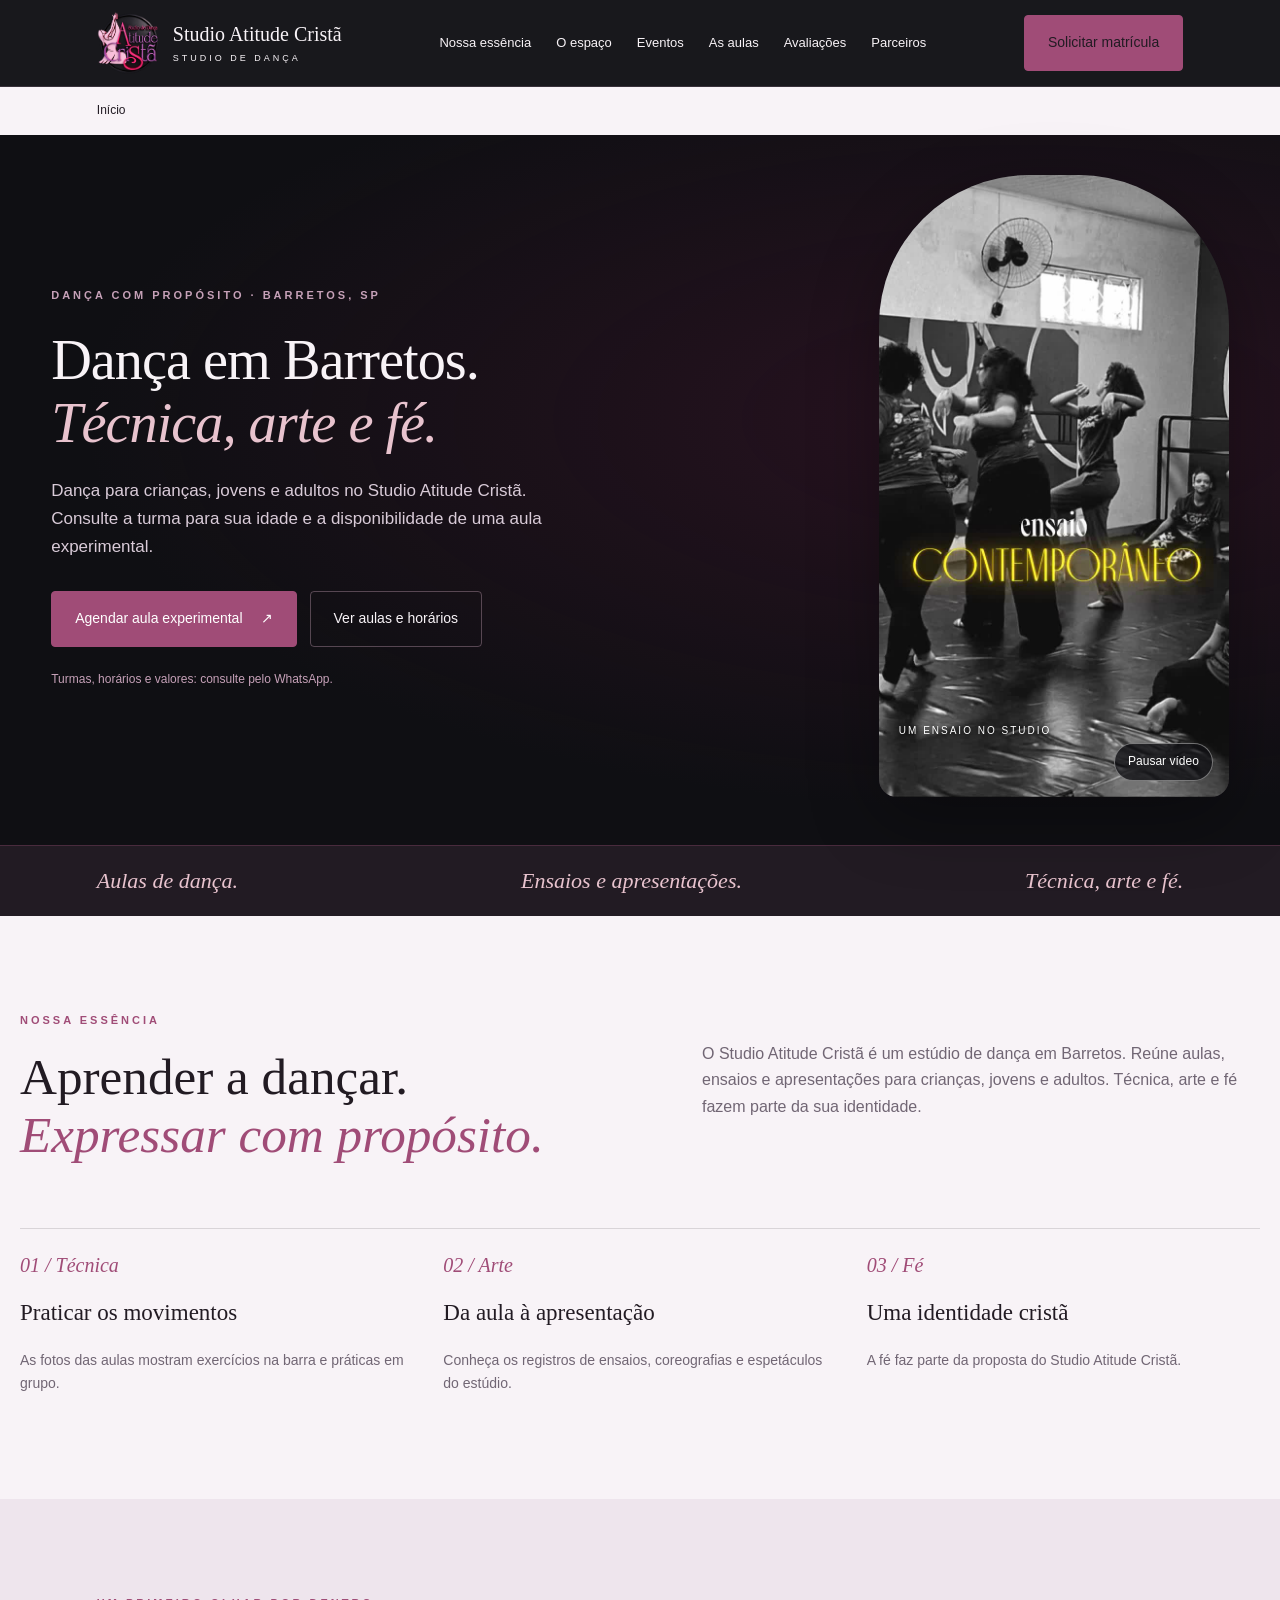
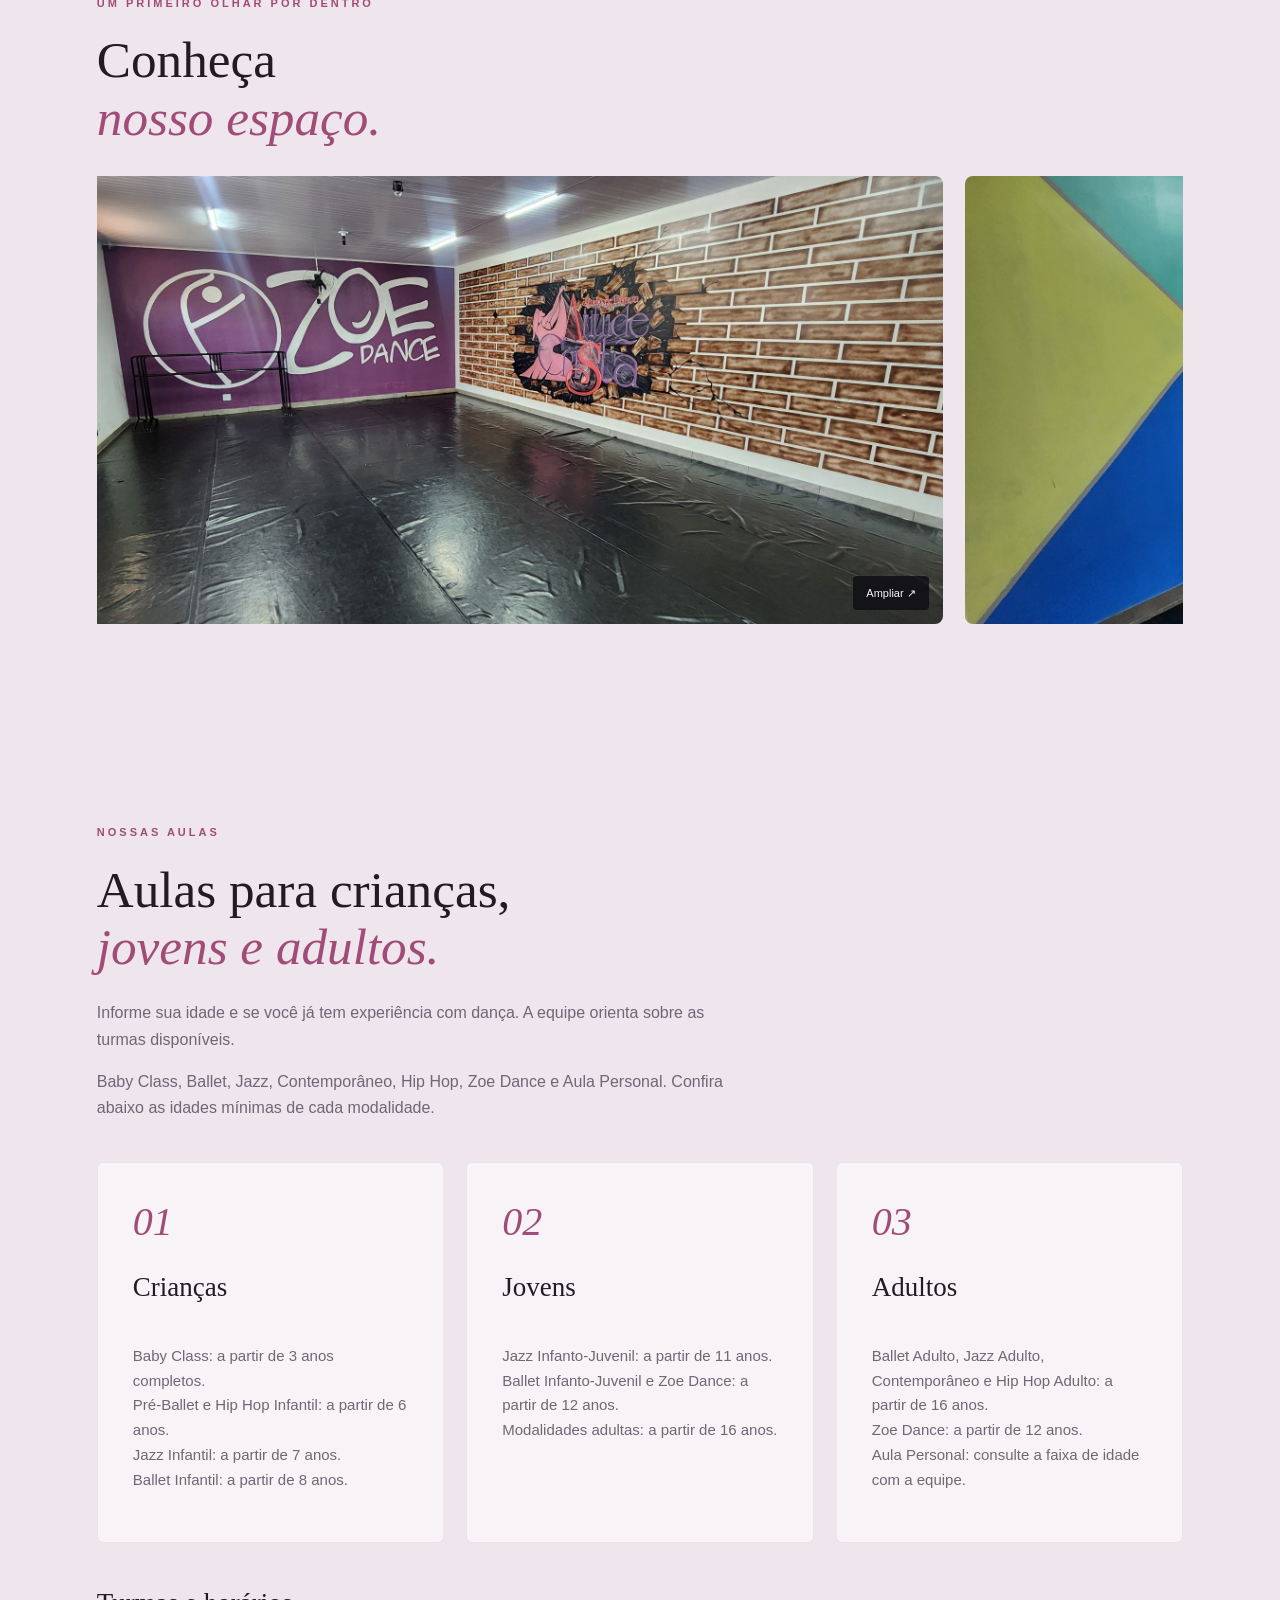
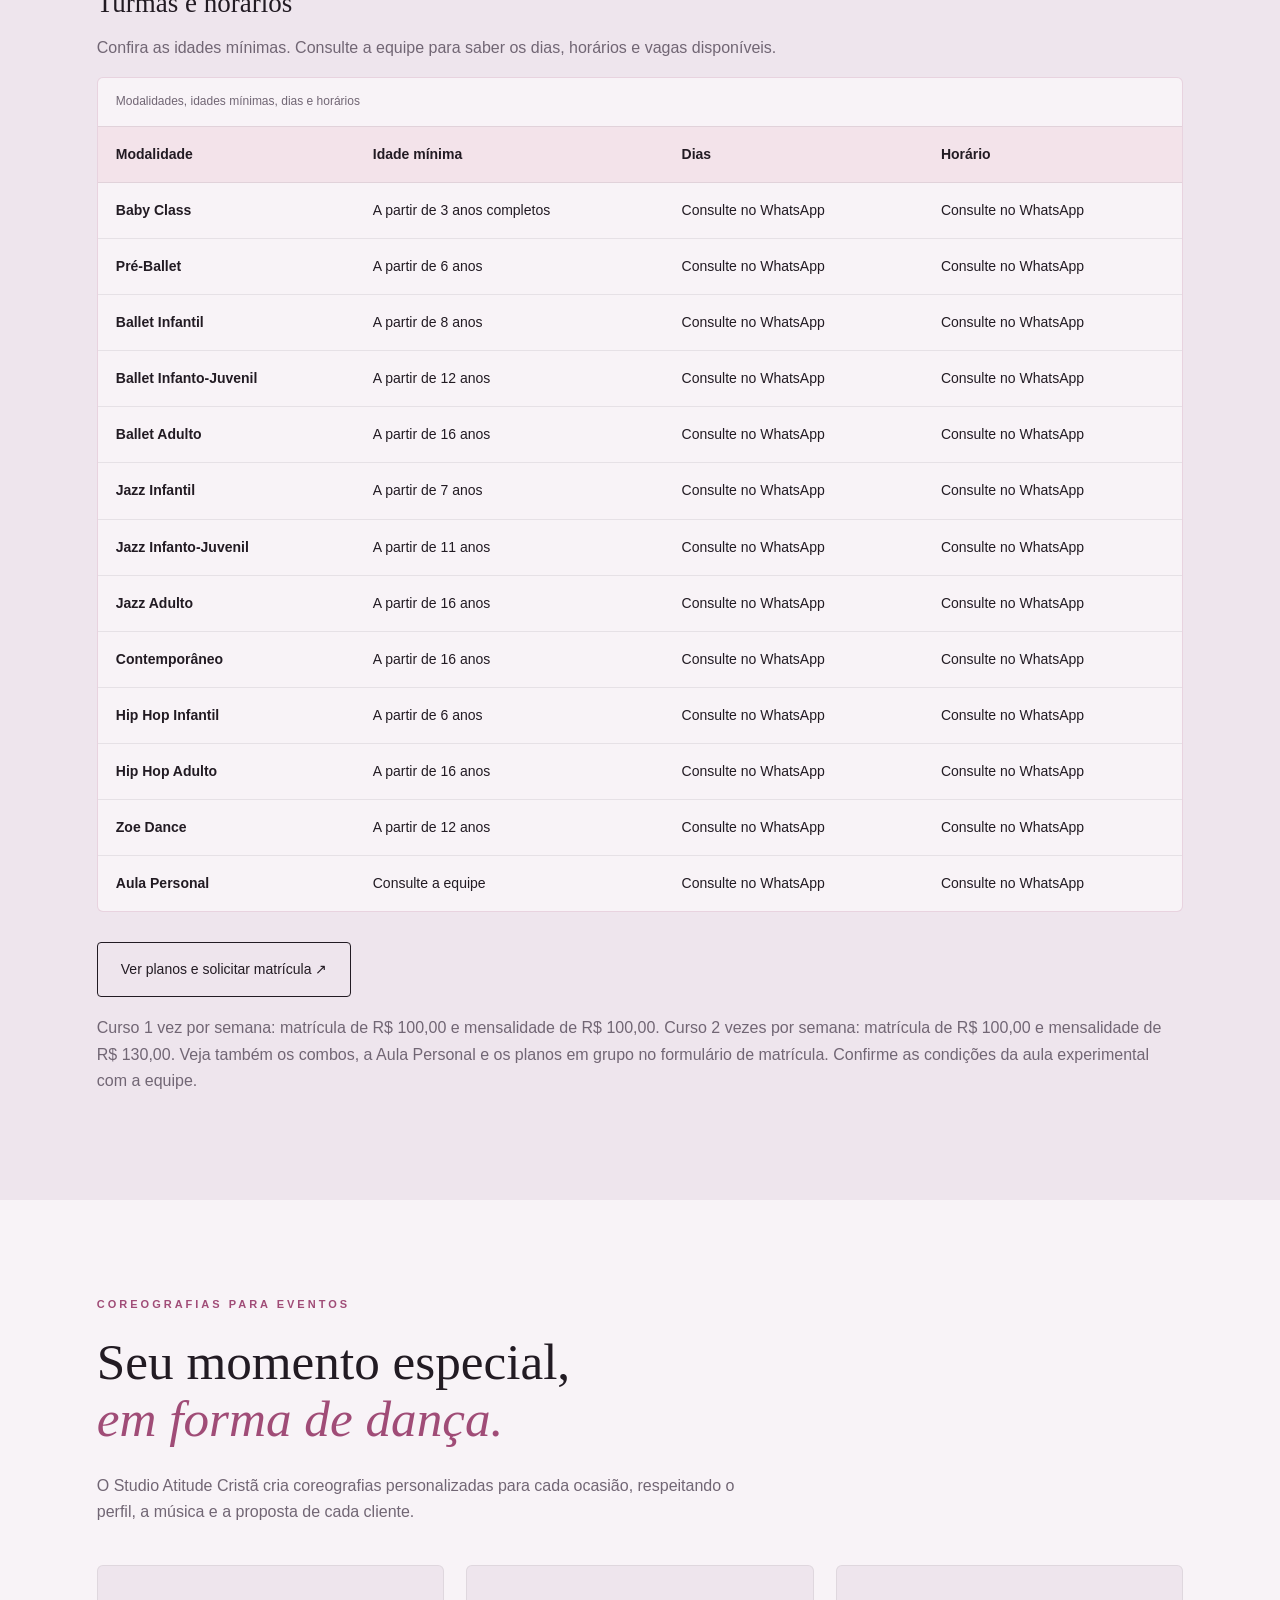
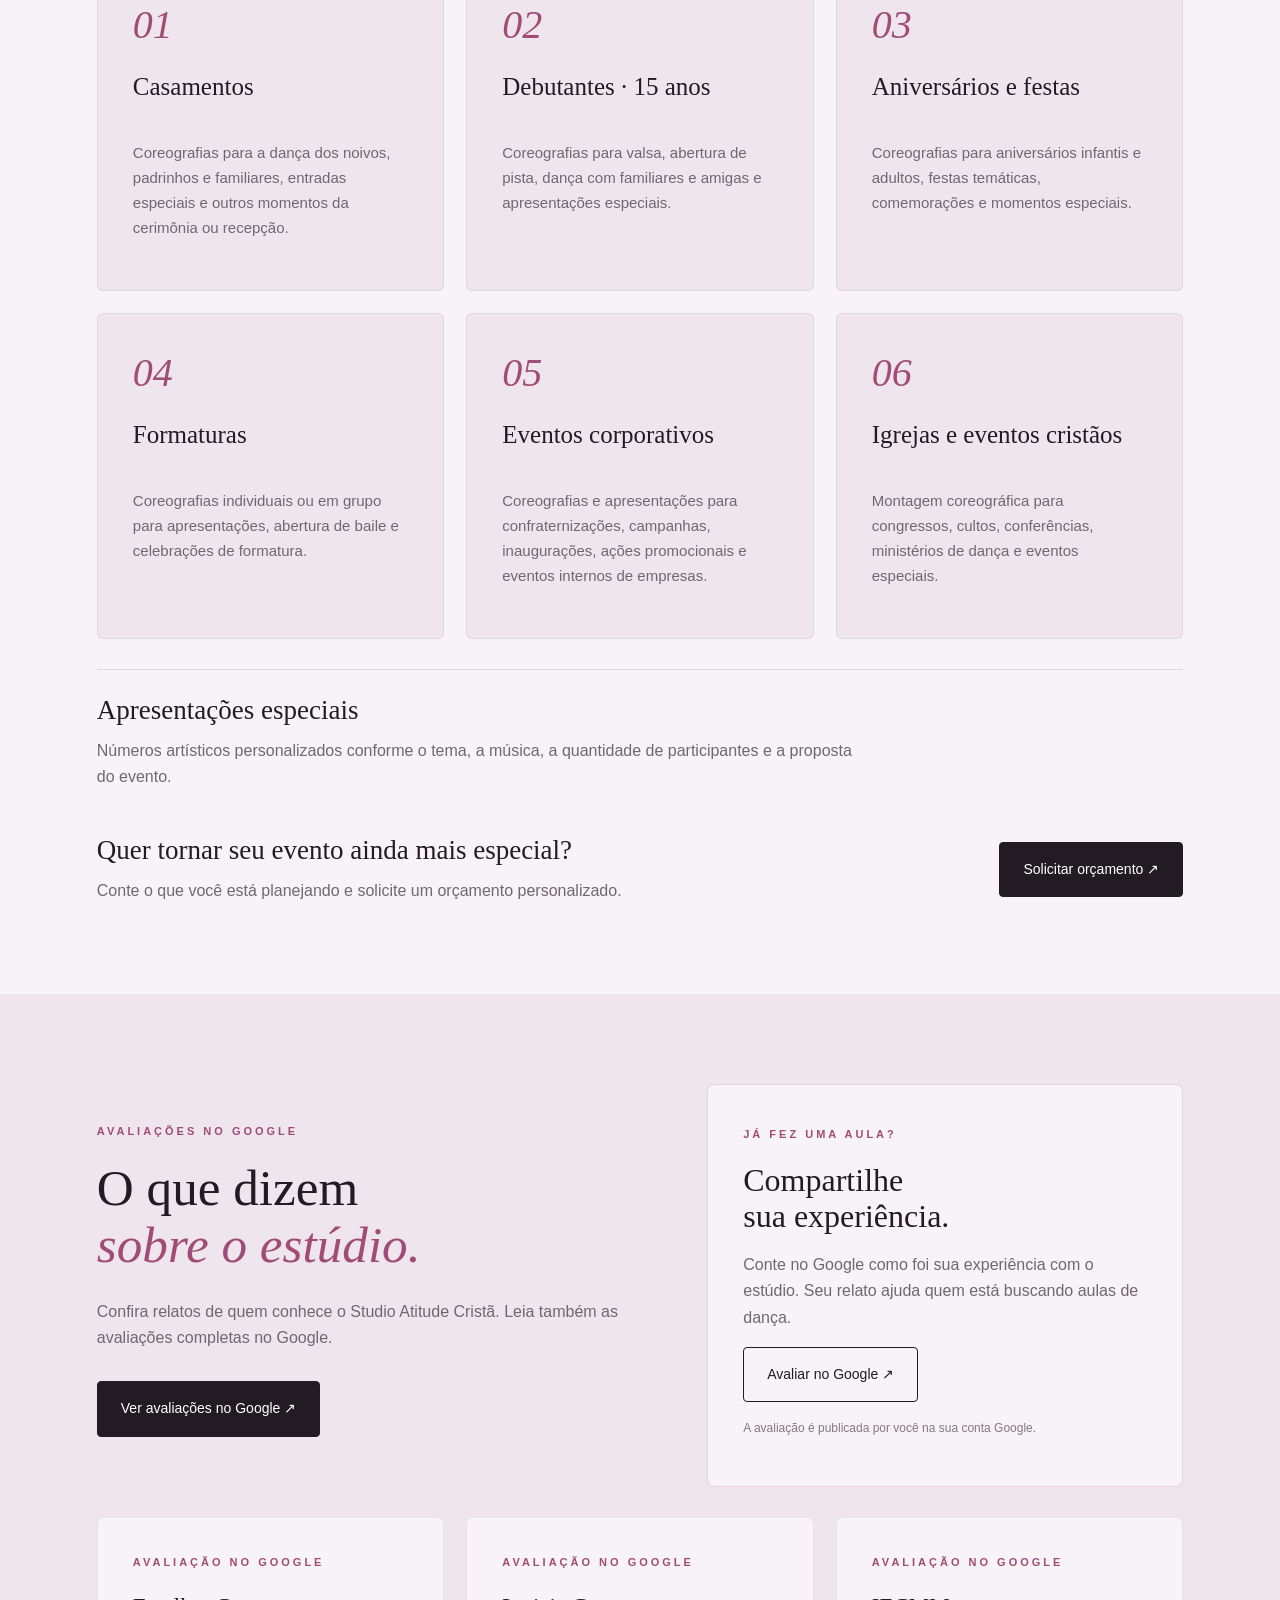
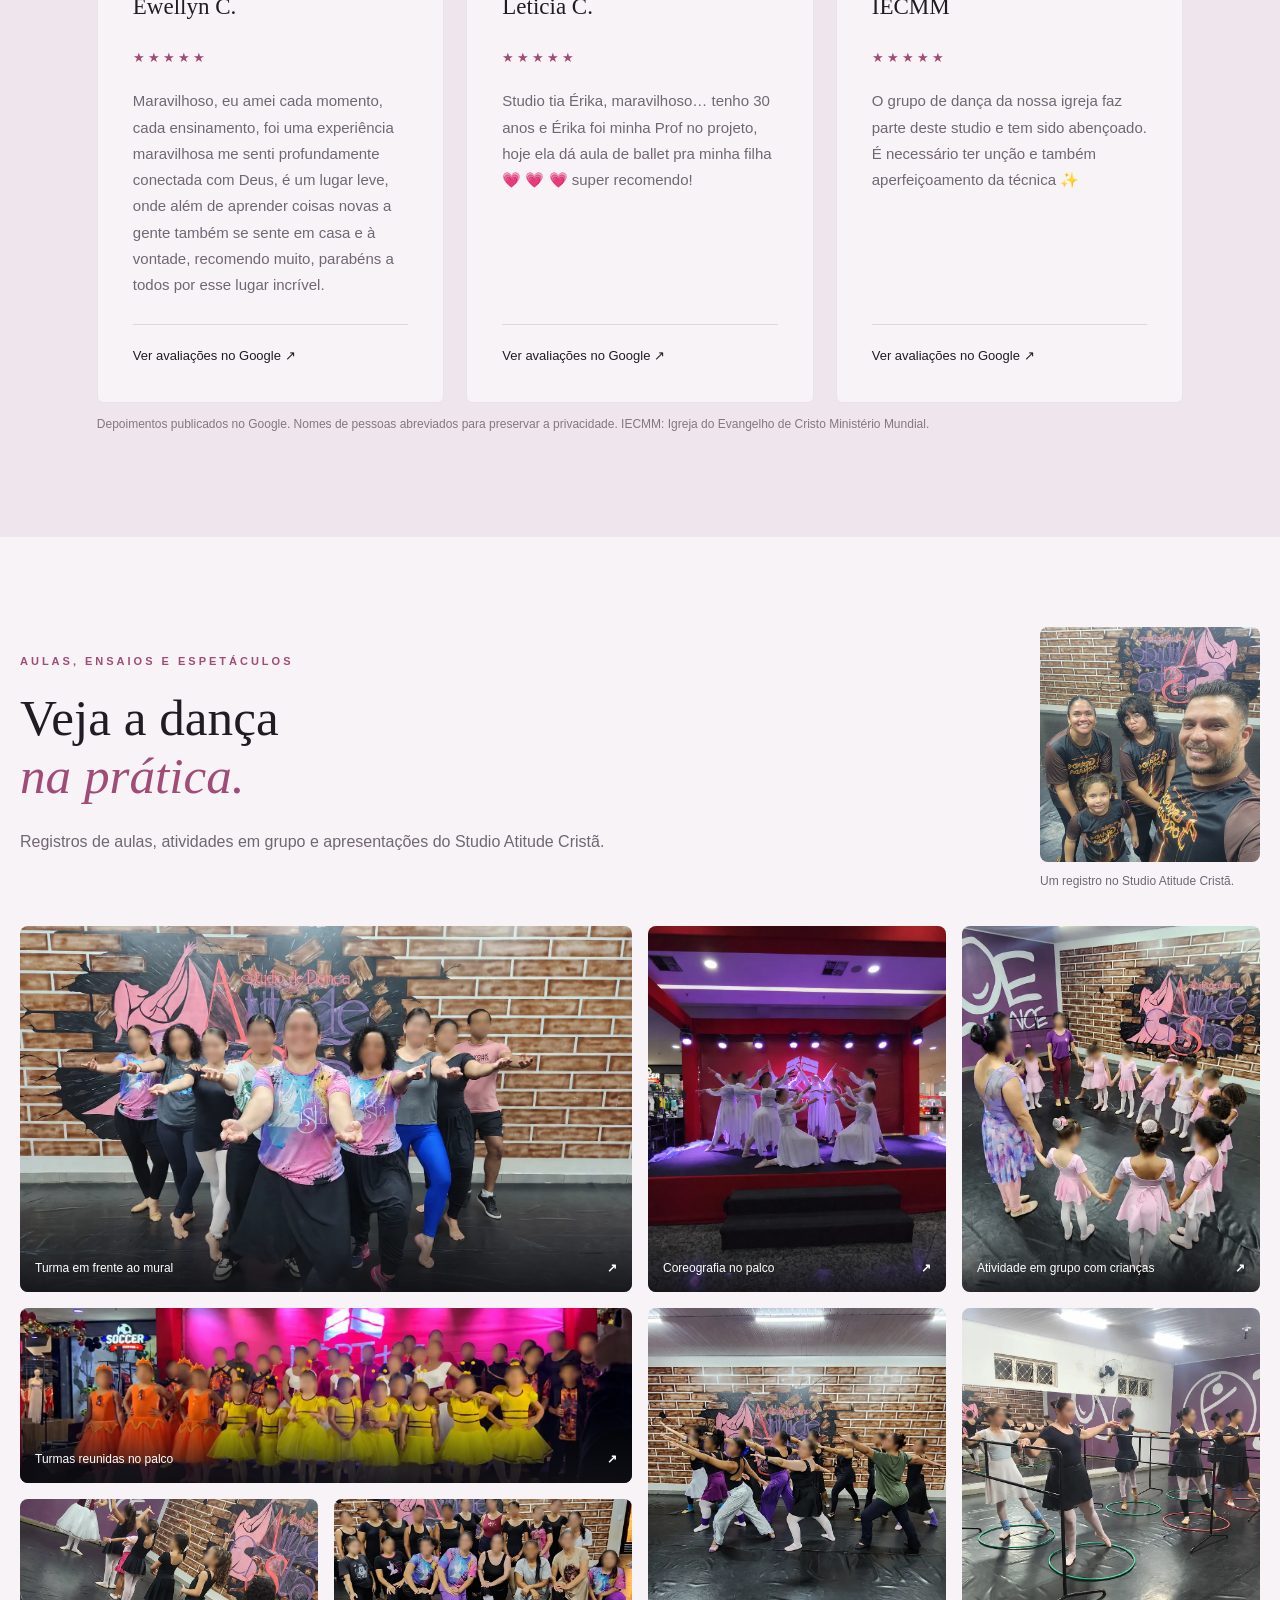
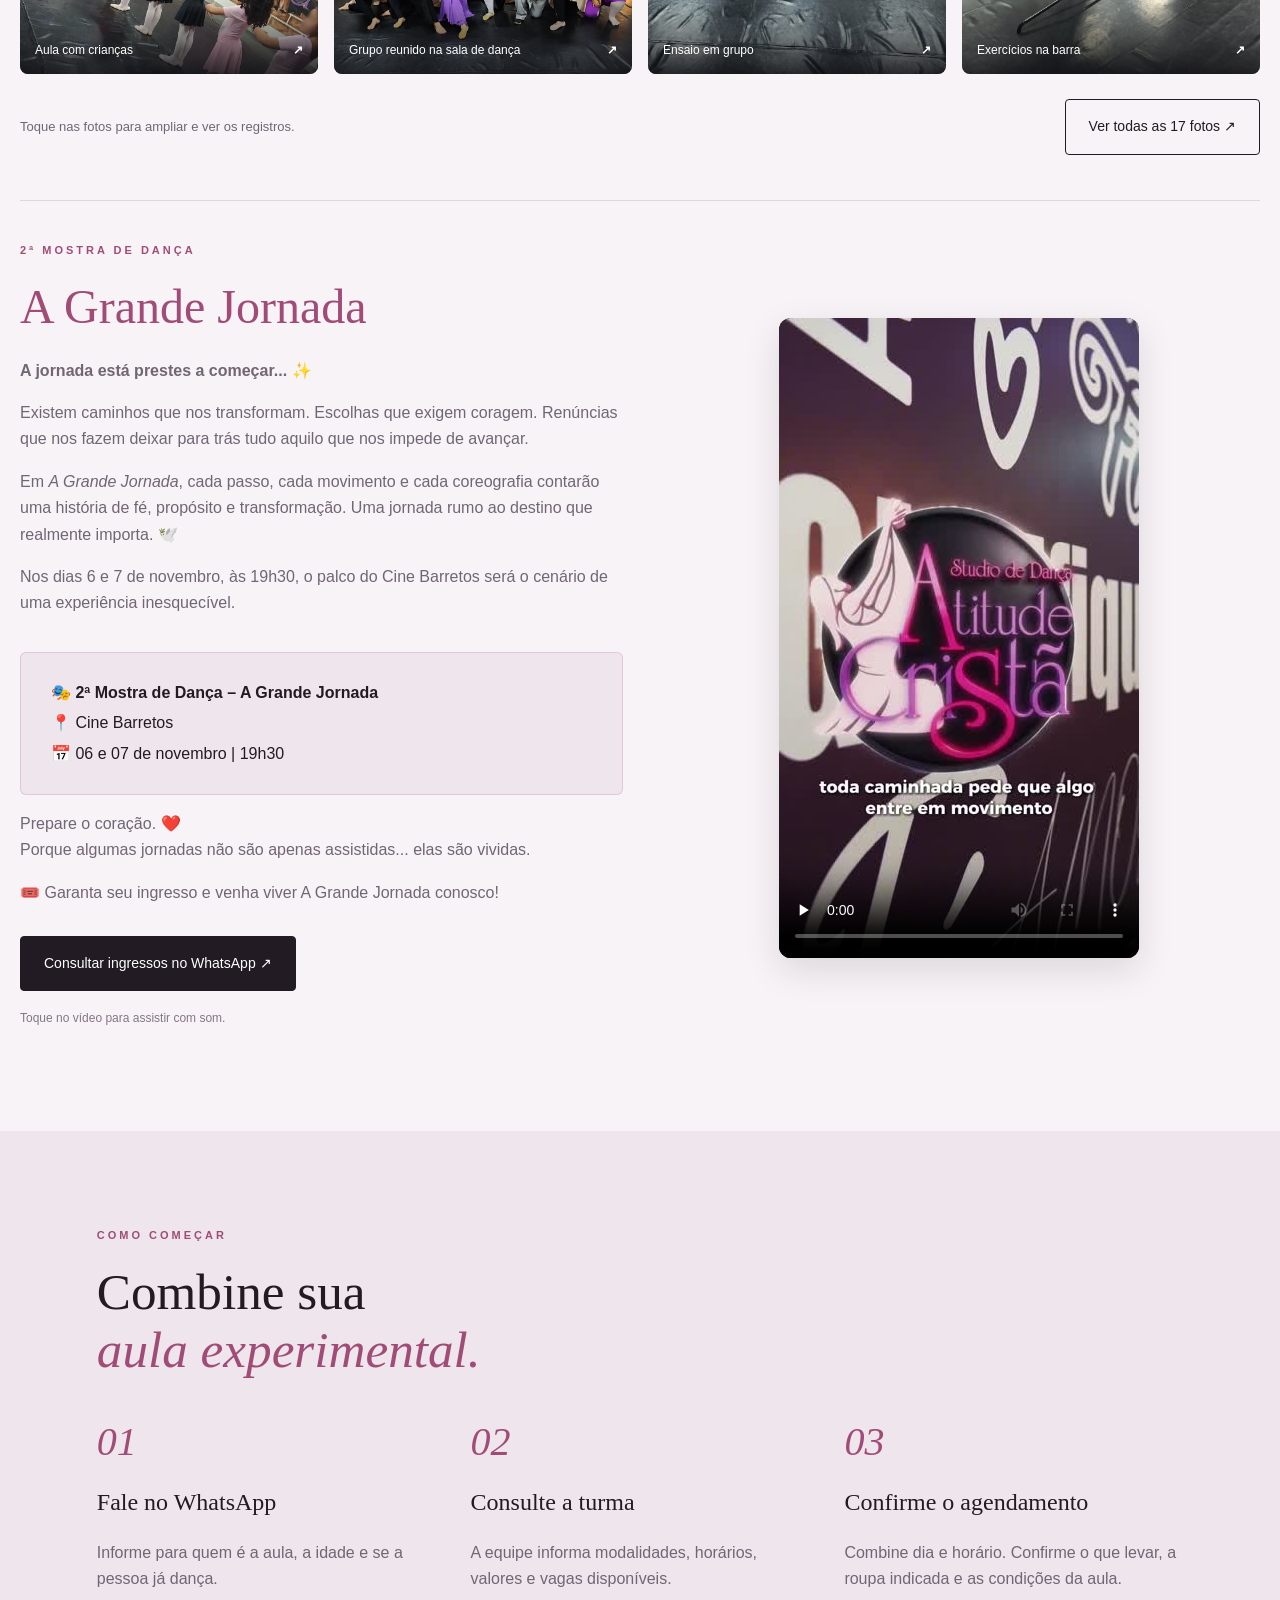
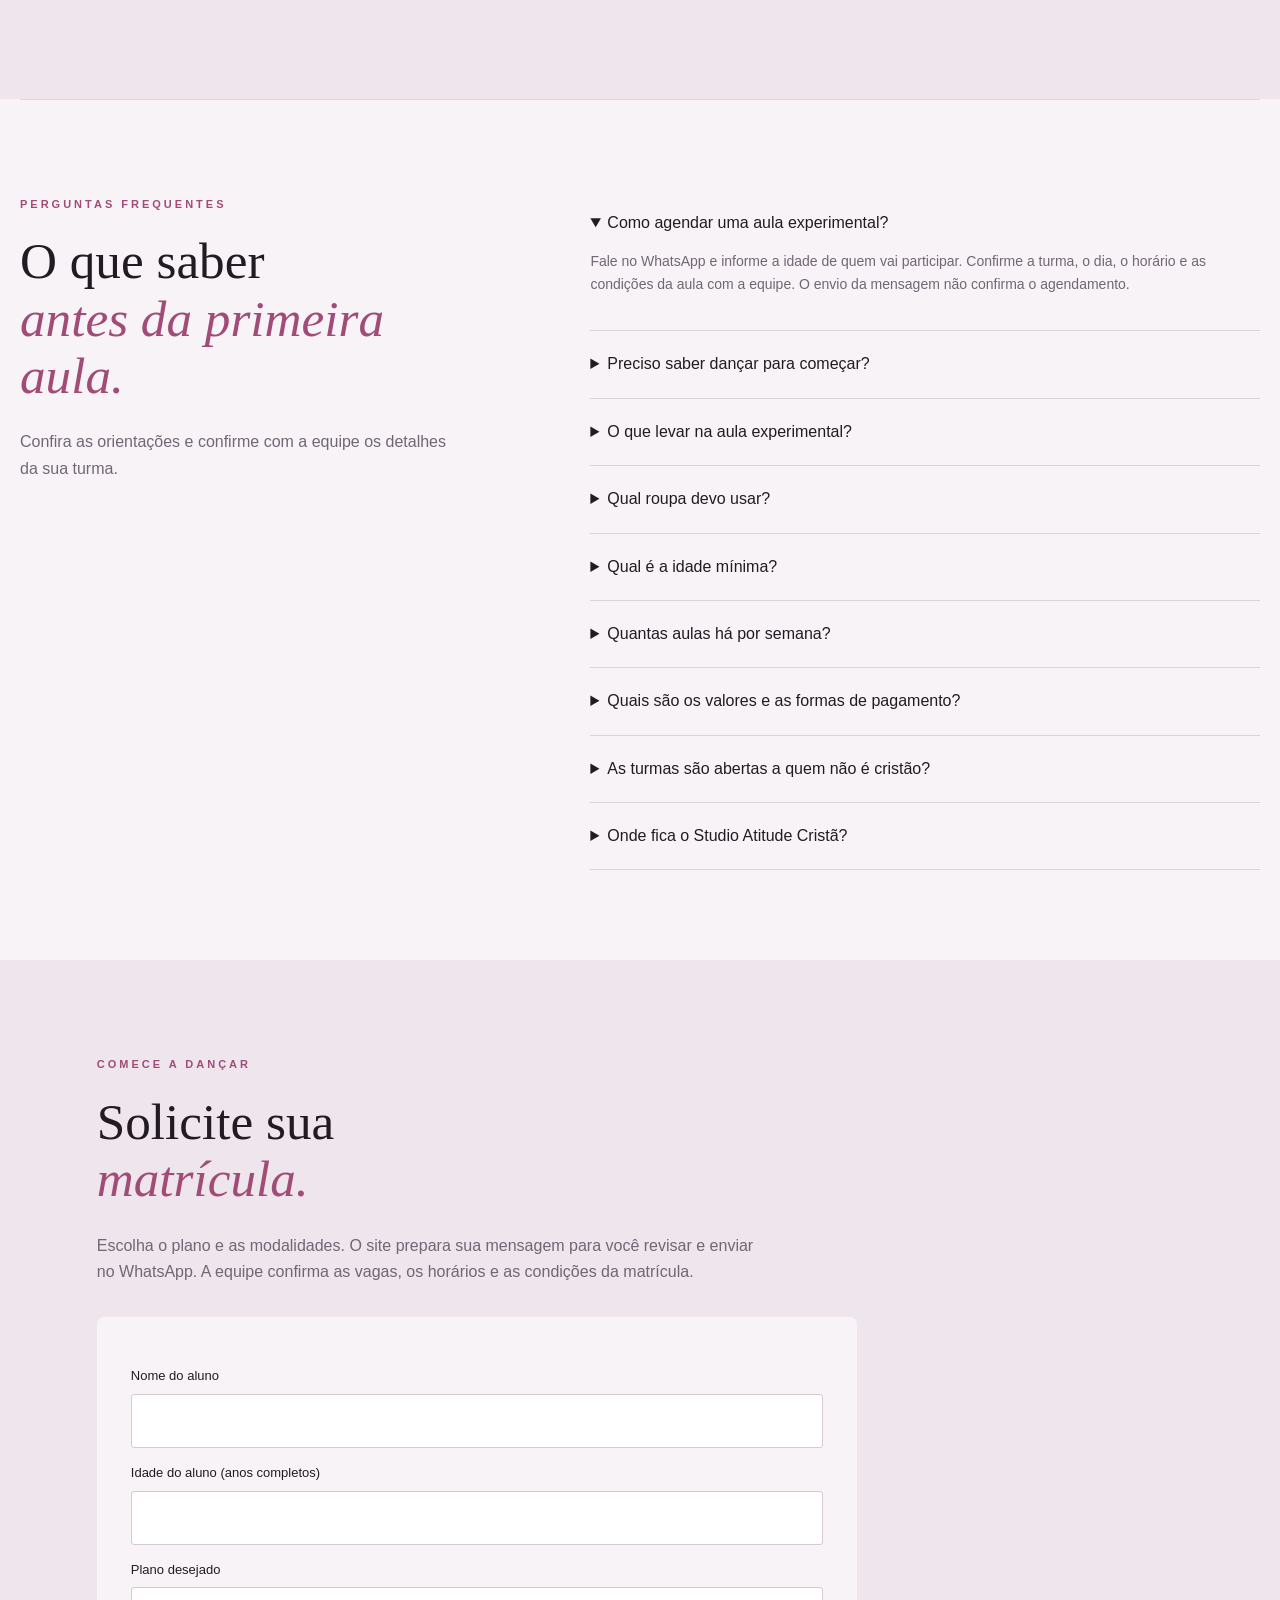
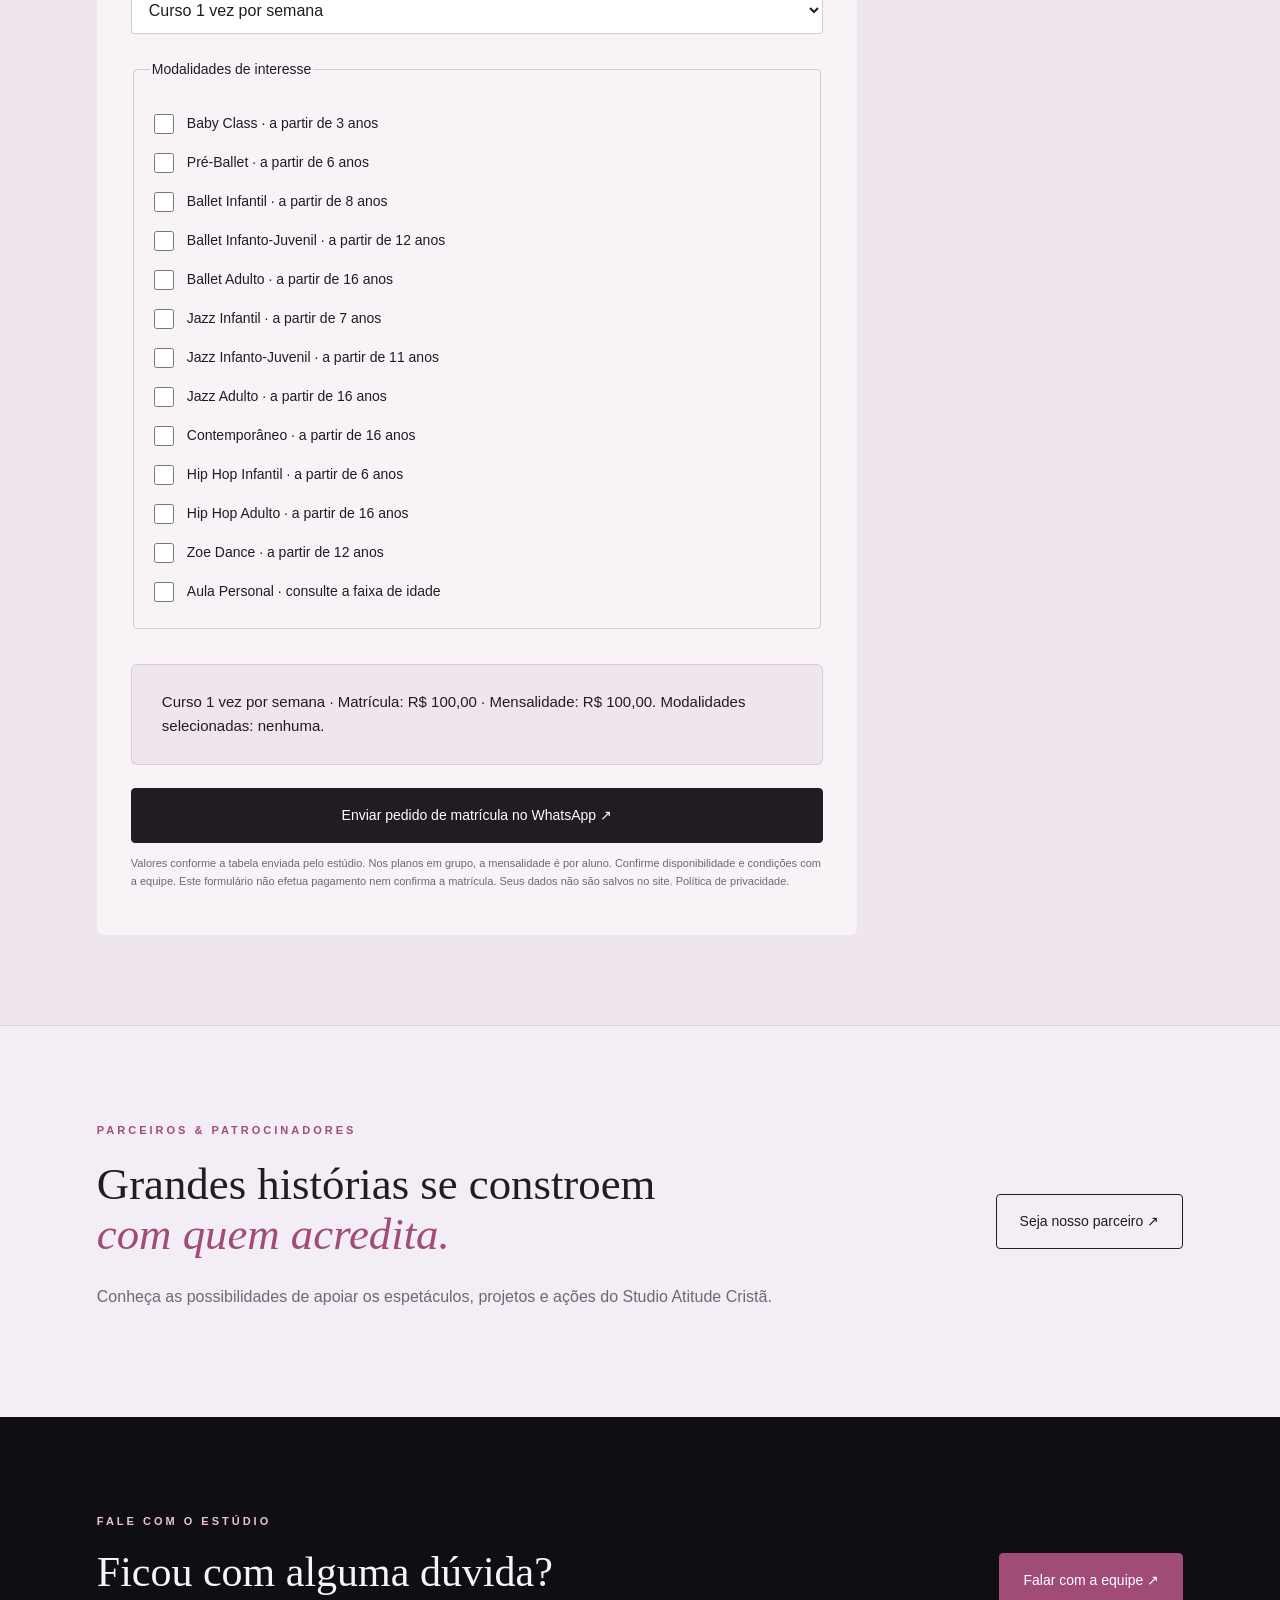
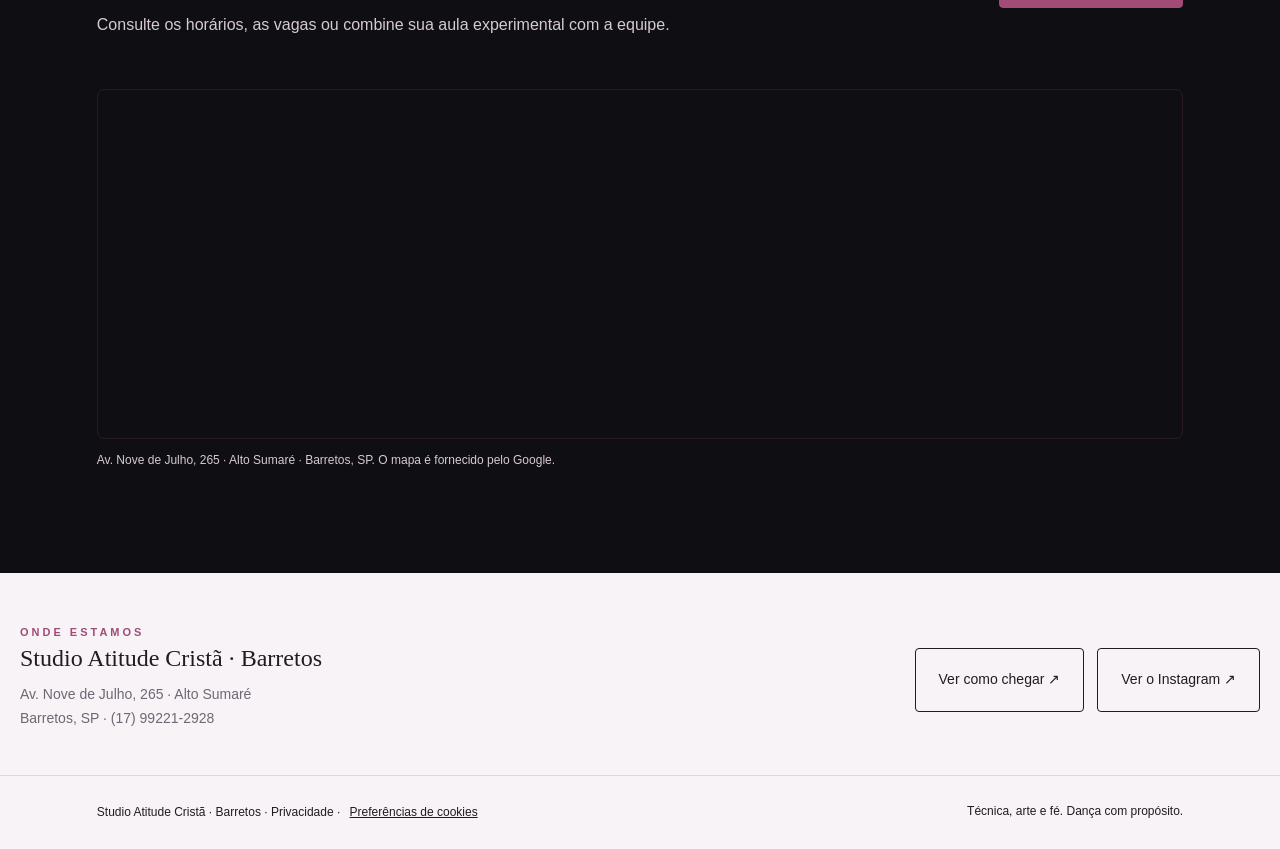
==== index.html @ a445b730 "Add dedicated partners page with smooth navigation transition" ====
<!DOCTYPE html><html lang="pt-BR"><head><meta charset="UTF-8"><meta name="viewport" content="width=device-width,initial-scale=1"><meta name="description" content="Aulas de dança em Barretos para crianças, jovens e adultos. Conheça o Studio Atitude Cristã, consulte turmas e agende uma aula experimental pelo WhatsApp."><meta name="theme-color" content="#0f0f13"><title>Studio Atitude Cristã | Aulas de dança em Barretos</title><style>
:root{--ink:#221b23;--paper:#f8f3f7;--rose:#e8c3ce;--gold:#a04c77}*{box-sizing:border-box}html{scroll-behavior:smooth;scroll-padding-top:90px}body{margin:0;background:var(--paper);color:var(--ink);font:16px/1.65 Arial,sans-serif}a{color:inherit;text-decoration:none}button,input,select{font:inherit}button,a,input,select{touch-action:manipulation}a:focus-visible,button:focus-visible{outline:3px solid #c6a1b8;outline-offset:5px}.wrap{max-width:1240px;margin:auto;padding:0 6%}header{position:sticky;top:0;background:#f8f3f7f5;z-index:10;border-bottom:1px solid #221b2315}.nav{display:flex;align-items:center;justify-content:space-between;min-height:86px;gap:20px}.brand{line-height:1.1;display:flex;align-items:center;gap:12px}.monogram{font:italic 36px Georgia;border:1px solid #a04c7770;border-radius:50%;width:58px;height:58px;display:grid;place-items:center}.brand strong{font:22px Georgia}.brand small{display:block;letter-spacing:3px;font-size:9px;margin-top:8px}.links{display:flex;gap:25px;font-size:13px}.btn{display:inline-flex;justify-content:center;align-items:center;gap:18px;padding:15px 23px;background:var(--ink);color:white;border:1px solid var(--ink);border-radius:4px;font-size:14px;cursor:pointer;transition:transform .2s,background .2s}.btn:hover{background:#5a183a;transform:translateY(-2px)}.outline{background:transparent;color:var(--ink)}.eyebrow{text-transform:uppercase;letter-spacing:3px;font-size:11px;font-weight:bold;color:var(--gold)}h1,h2,h3{font-family:Georgia,serif;font-weight:normal;line-height:1.12}h1{font-size:clamp(48px,6.2vw,84px);margin:22px 0}h1 em,h2 em{font-weight:normal;color:#a04c77}h2{font-size:clamp(34px,4vw,52px);margin:16px 0 25px}h3{font-size:27px}p{color:#716674}.hero{display:grid;grid-template-columns:1.1fr 1fr;align-items:center;gap:5%;padding-top:65px;padding-bottom:70px}.hero p{max-width:440px;font-size:17px}.actions{display:flex;gap:13px;flex-wrap:wrap;margin:30px 0 18px}.note{font-size:12px;color:#847783}.art{position:relative;min-height:555px;border-radius:220px 220px 8px 8px;background:linear-gradient(130deg,#e8c3ce,#c6a1b8 70%,#a04c77);overflow:hidden}.art:before{content:'';position:absolute;inset:22px;border:1px solid #ffffff66;border-radius:210px 210px 5px 5px}.art svg{position:absolute;width:100%;height:100%;inset:0}.art-label{position:absolute;bottom:27px;left:30px;color:#fff;letter-spacing:3px;font-size:11px}.strip{background:var(--ink);color:#e8c3ce;padding:22px 0}.strip .wrap{display:flex;justify-content:space-between;gap:20px;font:italic 22px Georgia}.section{padding:90px 0}.intro{display:grid;grid-template-columns:1fr 1fr;gap:10%;align-items:start}.intro p{margin-top:35px}.values{display:grid;grid-template-columns:repeat(3,1fr);border-top:1px solid #221b2325;margin-top:40px;gap:30px}.values span{display:block;font:italic 20px Georgia;color:var(--gold);margin-top:25px}.values h3{font-size:23px}.values p{font-size:14px}.audience{background:#eee5ed}.heading{max-width:660px}.cards{display:grid;grid-template-columns:repeat(3,1fr);gap:22px;margin-top:40px}.card{padding:35px;background:var(--paper);border-radius:6px;border:1px solid #221b2312;display:flex;flex-direction:column}.card .num{font:italic 40px Georgia;color:#a04c77}.card p{font-size:15px;flex:1}.card a{font-size:13px;border-top:1px solid #221b2320;padding-top:20px}.zoe{display:grid;grid-template-columns:.85fr 1.15fr;gap:8%;align-items:center}.tile{min-height:340px;border-radius:5px;background:var(--ink);color:#e8c3ce;padding:55px;display:flex;flex-direction:column;justify-content:center}.tile b{font:italic 70px/1 Georgia}.tile small{margin-top:28px;letter-spacing:4px}.process{display:grid;grid-template-columns:repeat(3,1fr);gap:35px;margin-top:40px}.process strong{font:italic 40px Georgia;color:var(--gold)}.process h3{font-size:24px}.faq{display:grid;grid-template-columns:.8fr 1.2fr;gap:10%;border-top:1px solid #221b2320}details{border-bottom:1px solid #221b2325;padding:20px 0}summary{cursor:pointer;font-size:16px}details p{font-size:14px}.contact{background:var(--ink);color:var(--paper)}.contact .grid{display:grid;grid-template-columns:1fr 1fr;gap:8%;align-items:center}.contact p{color:#d7c9d6}.contact .eyebrow{color:#e8c3ce}.form{background:var(--paper);padding:34px;border-radius:7px;color:var(--ink)}label{display:block;font-size:13px;margin:14px 0 7px}input,select{width:100%;padding:13px;border:1px solid #d5c9d2;border-radius:3px;background:white;color:var(--ink)}.form .btn{width:100%;margin-top:23px}.form p{font-size:11px;color:#716674}.location{display:flex;justify-content:space-between;gap:30px;padding:45px 0}.location h3{margin:0 0 12px;font-size:24px}.location p{margin:0;font-size:14px}footer{border-top:1px solid #221b2320;padding:26px 0;font-size:12px}.foot{display:flex;justify-content:space-between;gap:20px}.float{position:fixed;bottom:20px;right:20px;z-index:11;box-shadow:0 5px 25px #221b2330;background:#fff;color:var(--ink);border:1px solid #d7c5d2;border-radius:40px;padding:13px 20px;font-size:13px}.menu{display:none}@media(max-width:800px){.links{display:none}.nav>.btn{font-size:11px;padding:11px}.brand strong{font-size:17px}.monogram{width:43px;height:43px;font-size:28px}.hero{grid-template-columns:1fr;padding-top:40px;gap:35px}.art{min-height:430px;max-width:470px;width:100%;margin:auto}.strip .wrap{font-size:16px;flex-wrap:wrap;justify-content:center}.section{padding:60px 0}.intro,.zoe,.faq,.contact .grid{grid-template-columns:1fr;gap:30px}.intro p{margin-top:0}.cards{grid-template-columns:1fr}.values{gap:15px}.values h3{font-size:20px}.values p{font-size:12px}.process{grid-template-columns:1fr;gap:12px}.process h3{margin:8px 0}.location,.foot{flex-direction:column}.float{bottom:12px;right:12px}.form{padding:24px}.tile{min-height:270px}.hero h1{font-size:58px}}@media(prefers-reduced-motion:reduce){html{scroll-behavior:auto}*{transition:none!important}}
/* Brand palette sampled from the supplied Instagram screenshot. */
header{background:#0f0f13f5;color:#f8f3f7;border-bottom-color:#c6a1b830}
.monogram{border-color:#a04c77;color:#e8c3ce}.nav>.btn{background:#a04c77;border-color:#a04c77}
.hero{position:relative;color:#f8f3f7;isolation:isolate}.hero:before{content:'';position:absolute;z-index:-1;top:0;bottom:0;left:calc((100vw - 100%)/-2);right:calc((100vw - 100%)/-2);background:radial-gradient(ellipse at 80% 40%,#5a183a55,transparent 65%),#0f0f13}
.hero p{color:#d9cbd8}.hero .eyebrow{color:#c6a1b8}.hero h1 em{color:#e8c3ce}.hero .note{color:#c6a1b8}.hero .btn{background:#a04c77;border-color:#a04c77}.hero .outline{background:transparent;color:#f8f3f7;border-color:#c6a1b860}.btn:hover{background:#5a183a;color:#fff}
.strip{background:#221b23;border-top:1px solid #a04c7750;color:#e8c3ce}.art{background:linear-gradient(145deg,#e8c3ce,#c6a1b8 65%,#a04c77)}.art-label{color:#221b23;font-weight:bold}.contact{background:#0f0f13}.contact .btn{background:#a04c77;border-color:#a04c77}.tile{background:radial-gradient(ellipse at top right,#a04c7755,transparent 70%),#221b23}.float{background:#a04c77;color:#fff;border-color:#c6a1b8}.float:hover{background:#5a183a}
.brand-logo{width:64px;height:64px;object-fit:contain;border-radius:7px;background:white}.logo-panel{background:#fff;display:flex;align-items:center;justify-content:center;min-height:555px;padding:32px 12px 50px}.hero-logo{width:100%;height:auto;max-width:440px;display:block}.logo-panel:before{border-color:#a04c7725}.logo-panel .art-label{left:0;right:0;text-align:center;color:#5a183a}.hero h1 em{color:#e8c3ce}@media(max-width:800px){.brand-logo{width:48px;height:48px}.logo-panel{min-height:390px}.hero-logo{max-width:350px}}
.breadcrumbs{font-size:12px;padding-top:14px;padding-bottom:14px;background:#f8f3f7}.privacy-options{background:none;border:0;color:inherit;text-decoration:underline;cursor:pointer;font-size:inherit}.cookie-panel{position:fixed;bottom:85px;left:20px;max-width:420px;background:#f8f3f7;color:#221b23;padding:22px;border:1px solid #a04c77;border-radius:8px;box-shadow:0 8px 35px #0003;z-index:20}.cookie-panel p{font-size:13px}.cookie-panel button{margin:4px;font-size:12px;padding:10px}.cookie-panel[hidden]{display:none}@media(max-width:800px){body{padding-bottom:80px}.float{left:16px;right:16px;text-align:center;border-radius:5px}.cookie-panel{left:16px;right:16px;max-width:none}.foot{padding-bottom:12px}}.brand-logo{background:transparent}.logo-panel{background:transparent}.logo-panel:before{border:0}.logo-panel .art-label{color:#e8c3ce}.google-reviews{display:grid;grid-template-columns:1.1fr 1fr;gap:8%;align-items:center}.review-invite{background:var(--paper);border:1px solid #a04c7730;border-radius:7px;padding:35px}.review-invite h3{font-size:32px;margin:17px 0}.review-invite .note{font-size:12px;margin-top:17px}@media(max-width:800px){.google-reviews{grid-template-columns:1fr;gap:25px}.review-invite{padding:26px}}
.space-section{background:#eee5ed}.space-heading{display:grid;grid-template-columns:1fr 1fr;gap:10%;align-items:center}.space-heading p{max-width:430px}.space-controls{display:flex;justify-content:space-between;align-items:center;margin:20px 0 14px;font-size:12px;color:#716674}.space-controls button,.viewer-frame button{border:1px solid #a04c7740;background:#f8f3f7;color:#221b23;border-radius:50%;width:45px;height:45px;cursor:pointer;font-size:22px;margin-left:6px}.space-track{display:flex;gap:22px;overflow-x:auto;scroll-snap-type:none;scroll-behavior:auto;padding:0 0 14px;scrollbar-width:thin;scrollbar-color:#a04c77 #eee5ed}.space-slide{flex:0 0 86%;margin:0;scroll-snap-align:start}.space-photo{position:relative;display:block;width:100%;padding:0;border:0;background:#221b23;cursor:zoom-in;border-radius:8px;overflow:hidden}.space-photo img{display:block;width:100%;height:clamp(260px,35vw,450px);object-fit:contain}.space-expand{position:absolute;right:14px;bottom:14px;padding:8px 13px;background:#0f0f13d9;color:#f8f3f7;border-radius:4px;font-size:11px}.space-slide figcaption{display:flex;justify-content:space-between;gap:10px;padding:14px 0;font-size:14px}.space-slide figcaption small{color:#a04c77}.space-bottom{display:flex;justify-content:space-between;align-items:center;gap:20px;margin-top:12px}.space-bottom p{font-size:12px}.space-viewer{background:#0f0f13;color:#f8f3f7;border:1px solid #a04c7760;border-radius:10px;padding:20px;width:min(1200px,96vw);max-width:96vw;max-height:94dvh}.space-viewer::backdrop{background:#000d}.viewer-close{display:block;margin-left:auto;background:transparent;color:#f8f3f7;border:1px solid #c6a1b8;border-radius:4px;padding:8px 15px;cursor:pointer}.viewer-frame{display:grid;grid-template-columns:46px minmax(0,1fr) 46px;gap:12px;align-items:center;margin-top:15px}.viewer-frame img{width:100%;height:70dvh;object-fit:contain}.viewer-frame button{margin:0}.space-viewer p{color:#e8c3ce;text-align:center;font-size:14px;margin:12px 0 0}@media(max-width:800px){.space-heading{grid-template-columns:1fr;gap:0}.space-slide{flex-basis:94%}.space-photo img{height:300px}.space-bottom{align-items:flex-start;flex-direction:column}.viewer-frame{grid-template-columns:32px minmax(0,1fr) 32px;gap:4px}.viewer-frame button{width:32px;height:32px;font-size:18px}.space-viewer{padding:12px}.viewer-frame img{height:65dvh}.space-heading h2{margin-bottom:10px}}@media(prefers-reduced-motion:reduce){.space-track{scroll-behavior:auto}}
#space-play{font-size:16px}.space-controls>div{display:flex;gap:4px}.space-heading{display:block;margin-bottom:30px}.space-track{scrollbar-width:none}.space-track::-webkit-scrollbar{display:none}.space-landscape{flex:0 0 auto;width:calc(clamp(260px,35vw,450px) * var(--photo-ratio))}.space-landscape .space-photo img{object-fit:cover}@media(max-width:800px){.space-landscape{flex-basis:auto;width:calc(300px * var(--photo-ratio))}}.event-intro{display:grid;grid-template-columns:1fr 220px;gap:70px;align-items:center;margin-bottom:35px}.event-intro p{max-width:620px}.event-family{margin:0}.event-family img{width:100%;height:235px;display:block;object-fit:cover;object-position:center 42%;border-radius:8px}.event-family figcaption{font-size:12px;color:#716674;margin-top:10px}.event-grid{display:grid;grid-template-columns:repeat(4,minmax(0,1fr));grid-auto-rows:175px;gap:16px}.event-photo{position:relative;padding:0;border:0;border-radius:8px;overflow:hidden;cursor:zoom-in;background:#221b23;color:#fff;text-align:left}.event-photo img{display:block;width:100%;height:100%;object-fit:cover;transition:transform .35s}.event-photo:hover img{transform:scale(1.025)}.event-photo span{position:absolute;bottom:0;left:0;right:0;padding:40px 15px 14px;background:linear-gradient(transparent,#0f0f13d9);font-size:12px}.event-photo b{float:right}.event-photo-15{grid-column:span 2;grid-row:span 2}.event-photo-4,.event-photo-6,.event-photo-10,.event-photo-13{grid-row:span 2}.event-photo-1{grid-column:span 2}.event-bottom{display:flex;justify-content:space-between;align-items:center;gap:20px;margin-top:25px}.event-bottom p{font-size:13px}.event-photo:focus-visible{outline:3px solid #a04c77;outline-offset:4px}@media(max-width:800px){.event-intro{grid-template-columns:1fr;gap:20px}.event-family{max-width:240px}.event-family img{height:245px}.event-grid{grid-template-columns:repeat(2,minmax(0,1fr));grid-auto-rows:155px;gap:10px}.event-bottom{align-items:flex-start;flex-direction:column}}@media(prefers-reduced-motion:reduce){.event-photo img{transition:none}}.content-note{margin-top:35px;padding:25px 30px;border:1px solid #a04c7730;border-radius:6px;background:#eee5ed}.content-note h3{font-size:25px;margin:0 0 14px}.content-note p{margin:10px 0}.schedule{margin-top:45px}.schedule h3{margin-bottom:12px}.table-scroll{overflow-x:auto;border:1px solid #a04c7730;border-radius:6px;background:var(--paper)}.schedule table{width:100%;border-collapse:collapse;min-width:620px;text-align:left;font-size:14px}.schedule caption{text-align:left;padding:14px 18px;font-size:12px;color:#716674}.schedule th,.schedule td{padding:16px 18px;border-top:1px solid #221b2315;vertical-align:top}.schedule thead{background:#e8c3ce55}.review-rating{color:#a04c77!important;font-size:13px!important}.review-models{margin-top:30px}.review-template h3{font-size:23px}.responsible-info h3{font-size:26px;margin-top:0}.responsible-info p{margin-top:16px}.video-slot{display:grid;grid-template-columns:1fr 1fr;gap:35px;align-items:center;margin-top:45px;padding-top:35px;border-top:1px solid #221b2320}.video-slot h3{font-size:27px}.video-placeholder{aspect-ratio:16/9;background:#eee5ed;border:1px dashed #a04c7760;border-radius:7px;padding:25px;display:flex;flex-direction:column;justify-content:center;align-items:center;text-align:center}.video-placeholder span{font:26px Georgia}.video-placeholder small{display:block;margin-top:14px;color:#716674}.map-block{padding-top:35px;padding-bottom:0}.map-block iframe{display:block;width:100%;height:350px;border:1px solid #a04c7730;border-radius:7px}.fill-field{font-size:13px}.nav .brand strong{font-size:20px}@media(max-width:800px){.video-slot{grid-template-columns:1fr;gap:20px}.content-note{padding:22px}.map-block iframe{height:300px}.nav .brand strong{font-size:16px}}@media(max-width:500px){.nav{gap:10px}.nav>.btn{max-width:130px;text-align:center;font-size:11px;padding:10px}.nav .brand strong{font-size:14px}.brand{gap:8px}.brand small{letter-spacing:1px}}@media(max-width:360px){.nav>.btn{max-width:108px}.brand-logo{width:40px;height:40px}.nav .brand strong{font-size:12px}} .enrollment{max-width:760px;margin-top:32px}.enrollment fieldset{border:1px solid #d5c9d2;border-radius:4px;margin-top:24px;padding:16px}.enrollment legend{font-size:14px}.course-choice{display:flex;gap:10px;align-items:start;font-size:14px}.course-choice input{width:20px;height:20px;flex-shrink:0;margin-top:2px}.enrollment #enrollment-error{color:#9c2344;font-size:14px}.enrollment #enrollment-summary{font-size:15px}.enrollment [hidden]{display:none} .studio-video-frame{width:100%;max-width:360px;justify-self:center;border-radius:12px;overflow:hidden;background:#0f0f13;box-shadow:0 12px 35px #221b2320}.studio-video{display:block;width:100%;height:auto;aspect-ratio:9/16;object-fit:contain}@media(max-width:800px){.studio-video-frame{max-width:340px}} .event-video-copy h3{font-size:clamp(32px,4vw,48px);color:var(--gold);margin:18px 0 24px}.event-video-copy .content-note{line-height:1.9} .review-template blockquote{margin:8px 0 26px;font-size:15px;line-height:1.75;color:#716674;flex:1}.review-template .review-rating{flex:0;color:var(--gold);letter-spacing:3px;font-size:20px;margin:4px 0 12px}.review-template a{margin-top:auto} .hero{max-width:1380px;padding-left:4%;padding-right:4%;grid-template-columns:1.25fr .75fr;gap:6%;padding-top:40px;padding-bottom:48px}.hero h1{font-size:clamp(38px,4.4vw,62px);line-height:1.12;letter-spacing:-1px}.hero p{max-width:510px}.hero-media{position:relative;justify-self:end;width:100%;max-width:350px;aspect-ratio:9/16;overflow:hidden;border-radius:150px 150px 18px 18px;background:#221b23;box-shadow:0 20px 70px #0005}.hero-media video{display:block;width:100%;height:100%;object-fit:contain}.hero-logo-intro{position:absolute;inset:0;display:grid;place-items:center;background:radial-gradient(circle,#442338,#17121b 75%);z-index:2;transition:opacity 1.1s ease,transform 1.4s cubic-bezier(.2,.7,.2,1),filter 1s ease}.hero-logo-intro img{width:88%;height:auto;filter:drop-shadow(0 0 24px #e8c3ce44)}.hero-media.is-revealed .hero-logo-intro{opacity:0;transform:scale(1.12);filter:blur(12px);pointer-events:none}.hero-media-label{position:absolute;bottom:58px;left:20px;font-size:10px;letter-spacing:2px;color:white;text-shadow:0 1px 5px #000}.hero-video-toggle{position:absolute;bottom:16px;right:16px;z-index:3;background:#0f0f13c9;color:white;border:1px solid #ffffff66;border-radius:30px;padding:8px 13px;font-size:12px;cursor:pointer}@media(max-width:800px){.hero{grid-template-columns:1fr;padding-left:6%;padding-right:6%;gap:28px}.hero h1{font-size:clamp(32px,6.8vw,46px)}.hero-media{justify-self:center;max-width:300px;border-radius:110px 110px 14px 14px}}@media(prefers-reduced-motion:reduce){.hero-logo-intro{display:none}.hero-media video{object-fit:contain}}.float{display:none}.final-contact{display:flex;align-items:center;justify-content:space-between;gap:28px}.final-contact h2{font-size:clamp(30px,3.4vw,42px);margin-bottom:14px}.final-contact p{max-width:600px}.final-contact>.btn{flex-shrink:0;background:var(--gold);border-color:var(--gold)}@media(max-width:800px){.float{display:block}.final-contact{flex-direction:column;align-items:flex-start}} .choreography{background:var(--paper)}.choreography .card{background:#eee5ed}.choreography .card h3{font-size:25px}.choreography-special{margin-top:30px;padding:25px 0;border-top:1px solid #221b2320}.choreography-special h3{margin:0 0 12px}.choreography-special p{max-width:760px;margin:0}.choreography-cta{display:flex;align-items:center;justify-content:space-between;gap:28px;padding-top:20px}.choreography-cta h3{margin:0 0 12px}.choreography-cta p{margin:0}.choreography-cta>.btn{flex-shrink:0}@media(max-width:800px){.choreography-cta{flex-direction:column;align-items:flex-start}} .partner-invitation{background:#f3edf6;border-top:1px solid #e0d3e5}.partner-invitation>.wrap{display:flex;align-items:center;justify-content:space-between;gap:35px}.partner-invitation h2{font-size:clamp(30px,3.5vw,46px)}.partner-invitation .btn{flex-shrink:0}@media(max-width:800px){.partner-invitation>.wrap{flex-direction:column;align-items:flex-start}} </style><link rel="canonical" href="https://studio-atitude-crista.playerfortnitemm.chatgpt.site/"><meta property="og:type" content="website"><meta property="og:locale" content="pt_BR"><meta property="og:title" content="Studio Atitude Cristã — Dança com propósito em Barretos"><meta property="og:description" content="Técnica, arte e fé. Aulas de dança em Barretos para crianças, jovens e adultos. Consulte turmas e aula experimental pelo WhatsApp."><meta property="og:url" content="https://studio-atitude-crista.playerfortnitemm.chatgpt.site/"><meta property="og:image" content="https://studio-atitude-crista.playerfortnitemm.chatgpt.site/assets/logo-atitude-crista.png"><meta property="og:image:width" content="1080"><meta property="og:image:height" content="1080"><meta property="og:image:alt" content="Logo do Studio Atitude Cristã"><meta name="twitter:card" content="summary_large_image"><link rel="icon" href="/assets/logo-atitude-crista.png"><script type="application/ld+json">{"@context": "https://schema.org", "@type": "LocalBusiness", "name": "Studio Atitude Cristã", "url": "https://studio-atitude-crista.playerfortnitemm.chatgpt.site", "image": "https://studio-atitude-crista.playerfortnitemm.chatgpt.site/assets/logo-atitude-crista.png", "telephone": "+5517992212928", "description": "Studio de dança com princípios cristãos em Barretos.", "address": {"@type": "PostalAddress", "streetAddress": "Avenida Nove de Julho, 265", "addressLocality": "Barretos", "addressRegion": "SP", "postalCode": "14781-020", "addressCountry": "BR"}, "sameAs": ["https://www.instagram.com/studiodedancaac/"], "hasMap": "https://www.google.com/maps/search/?api=1&query=Studio+Atitude+Crista+Barretos"}</script></head><body><header><div class="wrap nav"><a href="#inicio" class="brand" aria-label="Studio Atitude Cristã, início"><img class="brand-logo" src="assets/logo-atitude-crista-transparente.png" alt="" width="64" height="64"><span><strong>Studio Atitude Cristã</strong><small>STUDIO DE DANÇA</small></span></a><nav class="links" aria-label="Menu principal"><a href="#essencia">Nossa essência</a><a href="#espaco">O espaço</a><a href="#coreografias-eventos">Eventos</a><a href="#aulas">As aulas</a><a href="#avaliacoes">Avaliações</a><a href="/parceiros/" data-transition>Parceiros</a></nav><a class="btn outline" href="#matricula">Solicitar matrícula</a></div></header><main><nav class="wrap breadcrumbs" aria-label="Caminho de navegação"><span aria-current="page">Início</span></nav><section class="wrap hero" id="inicio"><div><span class="eyebrow">Dança com propósito · Barretos, SP</span><h1>Dança em Barretos.<br><em>Técnica, arte e fé.</em></h1><p>Dança para crianças, jovens e adultos no Studio Atitude Cristã. Consulte a turma para sua idade e a disponibilidade de uma aula experimental.</p><div class="actions"><a class="btn" href="https://wa.me/5517992212928?text=Ol%C3%A1%21%20Gostaria%20de%20agendar%20uma%20aula%20experimental%20do%20Studio%20Atitude%20Crist%C3%A3." target="_blank" rel="noopener">Agendar aula experimental <span>↗</span></a><a class="btn outline" href="#aulas">Ver aulas e horários</a></div><span class="note">Turmas, horários e valores: consulte pelo WhatsApp.</span></div><div class="hero-media" id="hero-media"><video id="hero-video" muted loop playsinline autoplay preload="auto" poster="/assets/hero-ensaio.jpg" aria-label="Ensaio de dança contemporânea no Studio Atitude Cristã"><source src="/assets/hero-ensaio.mp4" type="video/mp4"></video><div class="hero-logo-intro" aria-hidden="true"><img src="/assets/logo-atitude-crista-transparente.png" alt="" width="1080" height="1080"></div><span class="hero-media-label">UM ENSAIO NO STUDIO</span><button class="hero-video-toggle" id="hero-video-toggle" type="button" aria-label="Pausar vídeo">Pausar vídeo</button></div></section><div class="strip"><div class="wrap"><span>Aulas de dança.</span><span>Ensaios e apresentações.</span><span>Técnica, arte e fé.</span></div></div><section class="wrap section" id="essencia"><div class="intro"><div><span class="eyebrow">Nossa essência</span><h2>Aprender a dançar.<br><em>Expressar com propósito.</em></h2></div><p>O Studio Atitude Cristã é um estúdio de dança em Barretos. Reúne aulas, ensaios e apresentações para crianças, jovens e adultos. Técnica, arte e fé fazem parte da sua identidade.</p></div><div class="values"><div><span>01 / Técnica</span><h3>Praticar os movimentos</h3><p>As fotos das aulas mostram exercícios na barra e práticas em grupo.</p></div><div><span>02 / Arte</span><h3>Da aula à apresentação</h3><p>Conheça os registros de ensaios, coreografias e espetáculos do estúdio.</p></div><div><span>03 / Fé</span><h3>Uma identidade cristã</h3><p>A fé faz parte da proposta do Studio Atitude Cristã.</p></div></div></section><section class="space-section section" id="espaco"><div class="wrap"><div class="space-heading"><div><span class="eyebrow">Um primeiro olhar por dentro</span><h2>Conheça<br><em>nosso espaço.</em></h2></div></div><div class="space-track" id="space-track" tabindex="0" role="region" aria-label="Fotos do espaço do estúdio"><figure class="space-slide space-landscape" style="--photo-ratio:2.164905"><button class="space-photo" type="button" data-photo="0" aria-label="Ampliar foto: Sala de dança - painel Zoe Dance"><img src="assets/espaco-1.jpeg" alt="Sala de dança com espelhos, barras e painel Zoe Dance." width="2048" height="946" loading="lazy" decoding="async"><span class="space-expand" aria-hidden="true">Ampliar ↗</span></button></figure><figure class="space-slide space-landscape" style="--photo-ratio:2.164905"><button class="space-photo" type="button" data-photo="1" aria-label="Ampliar foto: Sala de dança - parede colorida"><img src="assets/espaco-2.jpeg" alt="Sala de dança com parede geométrica colorida e espelhos." width="2048" height="946" loading="lazy" decoding="async"><span class="space-expand" aria-hidden="true">Ampliar ↗</span></button></figure><figure class="space-slide space-landscape" style="--photo-ratio:2.164905"><button class="space-photo" type="button" data-photo="2" aria-label="Ampliar foto: Recepção"><img src="assets/espaco-3.jpeg" alt="Recepção do Studio Atitude Cristã, com balcão e decoração." width="2048" height="946" loading="lazy" decoding="async"><span class="space-expand" aria-hidden="true">Ampliar ↗</span></button></figure><figure class="space-slide space-landscape" style="--photo-ratio:1.333333"><button class="space-photo" type="button" data-photo="3" aria-label="Ampliar foto: Fachada do estúdio"><img src="assets/espaco-4.jpeg" alt="Fachada roxa do Studio de Dança Atitude Cristã." width="2048" height="1536" loading="lazy" decoding="async"><span class="space-expand" aria-hidden="true">Ampliar ↗</span></button></figure><figure class="space-slide"><button class="space-photo" type="button" data-photo="4" aria-label="Ampliar foto: Área de espera"><img src="assets/espaco-5.jpeg" alt="Área de espera do estúdio com sofás, cadeiras e televisão." width="1153" height="2048" loading="lazy" decoding="async"><span class="space-expand" aria-hidden="true">Ampliar ↗</span></button></figure></div></div></section><dialog id="space-viewer" class="space-viewer" aria-label="Fotos ampliadas do estúdio"><button type="button" class="viewer-close" aria-label="Fechar foto ampliada">Fechar ×</button><div class="viewer-frame"><button type="button" class="viewer-prev" aria-label="Foto anterior">←</button><img id="viewer-image" alt=""><button type="button" class="viewer-next" aria-label="Próxima foto">→</button></div><p id="viewer-caption" aria-live="polite"></p></dialog><section class="audience section" id="aulas"><div class="wrap"><div class="heading"><span class="eyebrow">Nossas aulas</span><h2>Aulas para crianças,<br><em>jovens e adultos.</em></h2><p>Informe sua idade e se você já tem experiência com dança. A equipe orienta sobre as turmas disponíveis.</p><p>Baby Class, Ballet, Jazz, Contemporâneo, Hip Hop, Zoe Dance e Aula Personal. Confira abaixo as idades mínimas de cada modalidade.</p></div><div class="cards"><article class="card"><span class="num">01</span><h3>Crianças</h3><p>Baby Class: a partir de 3 anos completos.<br>Pré-Ballet e Hip Hop Infantil: a partir de 6 anos.<br>Jazz Infantil: a partir de 7 anos.<br>Ballet Infantil: a partir de 8 anos.</p></article><article class="card"><span class="num">02</span><h3>Jovens</h3><p>Jazz Infanto-Juvenil: a partir de 11 anos.<br>Ballet Infanto-Juvenil e Zoe Dance: a partir de 12 anos.<br>Modalidades adultas: a partir de 16 anos.</p></article><article class="card"><span class="num">03</span><h3>Adultos</h3><p>Ballet Adulto, Jazz Adulto, Contemporâneo e Hip Hop Adulto: a partir de 16 anos.<br>Zoe Dance: a partir de 12 anos.<br>Aula Personal: consulte a faixa de idade com a equipe.</p></article></div><div class="schedule"><h3>Turmas e horários</h3><p>Confira as idades mínimas. Consulte a equipe para saber os dias, horários e vagas disponíveis.</p><div class="table-scroll" tabindex="0" role="region" aria-label="Tabela de turmas e horários"><table><caption>Modalidades, idades mínimas, dias e horários</caption><thead><tr><th scope="col">Modalidade</th><th scope="col">Idade mínima</th><th scope="col">Dias</th><th scope="col">Horário</th></tr></thead><tbody><tr><th scope="row">Baby Class</th><td>A partir de 3 anos completos</td><td>Consulte no WhatsApp</td><td>Consulte no WhatsApp</td></tr><tr><th scope="row">Pré-Ballet</th><td>A partir de 6 anos</td><td>Consulte no WhatsApp</td><td>Consulte no WhatsApp</td></tr><tr><th scope="row">Ballet Infantil</th><td>A partir de 8 anos</td><td>Consulte no WhatsApp</td><td>Consulte no WhatsApp</td></tr><tr><th scope="row">Ballet Infanto-Juvenil</th><td>A partir de 12 anos</td><td>Consulte no WhatsApp</td><td>Consulte no WhatsApp</td></tr><tr><th scope="row">Ballet Adulto</th><td>A partir de 16 anos</td><td>Consulte no WhatsApp</td><td>Consulte no WhatsApp</td></tr><tr><th scope="row">Jazz Infantil</th><td>A partir de 7 anos</td><td>Consulte no WhatsApp</td><td>Consulte no WhatsApp</td></tr><tr><th scope="row">Jazz Infanto-Juvenil</th><td>A partir de 11 anos</td><td>Consulte no WhatsApp</td><td>Consulte no WhatsApp</td></tr><tr><th scope="row">Jazz Adulto</th><td>A partir de 16 anos</td><td>Consulte no WhatsApp</td><td>Consulte no WhatsApp</td></tr><tr><th scope="row">Contemporâneo</th><td>A partir de 16 anos</td><td>Consulte no WhatsApp</td><td>Consulte no WhatsApp</td></tr><tr><th scope="row">Hip Hop Infantil</th><td>A partir de 6 anos</td><td>Consulte no WhatsApp</td><td>Consulte no WhatsApp</td></tr><tr><th scope="row">Hip Hop Adulto</th><td>A partir de 16 anos</td><td>Consulte no WhatsApp</td><td>Consulte no WhatsApp</td></tr><tr><th scope="row">Zoe Dance</th><td>A partir de 12 anos</td><td>Consulte no WhatsApp</td><td>Consulte no WhatsApp</td></tr><tr><th scope="row">Aula Personal</th><td>Consulte a equipe</td><td>Consulte no WhatsApp</td><td>Consulte no WhatsApp</td></tr></tbody></table></div><div class="actions"><a class="btn outline" href="#matricula">Ver planos e solicitar matrícula ↗</a></div><p>Curso 1 vez por semana: matrícula de R$ 100,00 e mensalidade de R$ 100,00. Curso 2 vezes por semana: matrícula de R$ 100,00 e mensalidade de R$ 130,00. Veja também os combos, a Aula Personal e os planos em grupo no formulário de matrícula. Confirme as condições da aula experimental com a equipe.</p></div></div></section><section class="section choreography" id="coreografias-eventos"><div class="wrap"><div class="heading"><span class="eyebrow">Coreografias para Eventos</span><h2>Seu momento especial,<br><em>em forma de dança.</em></h2><p>O Studio Atitude Cristã cria coreografias personalizadas para cada ocasião, respeitando o perfil, a música e a proposta de cada cliente.</p></div><div class="cards"><article class="card"><span class="num">01</span><h3>Casamentos</h3><p>Coreografias para a dança dos noivos, padrinhos e familiares, entradas especiais e outros momentos da cerimônia ou recepção.</p></article><article class="card"><span class="num">02</span><h3>Debutantes · 15 anos</h3><p>Coreografias para valsa, abertura de pista, dança com familiares e amigas e apresentações especiais.</p></article><article class="card"><span class="num">03</span><h3>Aniversários e festas</h3><p>Coreografias para aniversários infantis e adultos, festas temáticas, comemorações e momentos especiais.</p></article><article class="card"><span class="num">04</span><h3>Formaturas</h3><p>Coreografias individuais ou em grupo para apresentações, abertura de baile e celebrações de formatura.</p></article><article class="card"><span class="num">05</span><h3>Eventos corporativos</h3><p>Coreografias e apresentações para confraternizações, campanhas, inaugurações, ações promocionais e eventos internos de empresas.</p></article><article class="card"><span class="num">06</span><h3>Igrejas e eventos cristãos</h3><p>Montagem coreográfica para congressos, cultos, conferências, ministérios de dança e eventos especiais.</p></article></div><div class="choreography-special"><h3>Apresentações especiais</h3><p>Números artísticos personalizados conforme o tema, a música, a quantidade de participantes e a proposta do evento.</p></div><div class="choreography-cta"><div><h3>Quer tornar seu evento ainda mais especial?</h3><p>Conte o que você está planejando e solicite um orçamento personalizado.</p></div><a class="btn" href="https://wa.me/5517992212928?text=Ol%C3%A1%21%20Gostaria%20de%20solicitar%20um%20or%C3%A7amento%20de%20coreografia%20personalizada%20para%20um%20evento.%0ATipo%20de%20evento%3A%20%0AData%20prevista%3A%20%0AQuantidade%20de%20participantes%3A%20%0APodem%20me%20orientar%20sobre%20a%20montagem%20e%20os%20ensaios%3F" target="_blank" rel="noopener">Solicitar orçamento ↗</a></div></div></section><section class="audience section" id="avaliacoes"><div class="wrap google-reviews"><div><span class="eyebrow">Avaliações no Google</span><h2>O que dizem<br><em>sobre o estúdio.</em></h2><p>Confira relatos de quem conhece o Studio Atitude Cristã. Leia também as avaliações completas no Google.</p><div class="actions"><a class="btn" href="https://www.google.com/maps/search/?api=1&query=Studio+de+Dan%C3%A7a+Atitude+Crist%C3%A3&query_place_id=ChIJsYWqj3uFu5QRiBWJWmcfWEY" target="_blank" rel="noopener">Ver avaliações no Google ↗</a></div></div><article class="review-invite"><span class="eyebrow">Já fez uma aula?</span><h3>Compartilhe<br>sua experiência.</h3><p>Conte no Google como foi sua experiência com o estúdio. Seu relato ajuda quem está buscando aulas de dança.</p><a class="btn outline" href="https://search.google.com/local/writereview?placeid=ChIJsYWqj3uFu5QRiBWJWmcfWEY" target="_blank" rel="noopener">Avaliar no Google ↗</a><p class="note">A avaliação é publicada por você na sua conta Google.</p></article></div><div class="wrap"><div class="cards review-models"><article class="card review-template"><span class="eyebrow">Avaliação no Google</span><h3>Ewellyn C.</h3><p class="review-rating" aria-label="5 de 5 estrelas">★★★★★</p><blockquote>Maravilhoso, eu amei cada momento, cada ensinamento, foi uma experiência maravilhosa me senti profundamente conectada com Deus, é um lugar leve, onde além de aprender coisas novas a gente também se sente em casa e à vontade, recomendo muito, parabéns a todos por esse lugar incrível.</blockquote><a href="https://www.google.com/maps/search/?api=1&amp;query=Studio+de+Dan%C3%A7a+Atitude+Crist%C3%A3&amp;query_place_id=ChIJsYWqj3uFu5QRiBWJWmcfWEY" target="_blank" rel="noopener">Ver avaliações no Google ↗</a></article><article class="card review-template"><span class="eyebrow">Avaliação no Google</span><h3>Leticia C.</h3><p class="review-rating" aria-label="5 de 5 estrelas">★★★★★</p><blockquote>Studio tia Érika, maravilhoso… tenho 30 anos e Érika foi minha Prof no projeto, hoje ela dá aula de ballet pra minha filha 💗 💗 💗 super recomendo!</blockquote><a href="https://www.google.com/maps/search/?api=1&amp;query=Studio+de+Dan%C3%A7a+Atitude+Crist%C3%A3&amp;query_place_id=ChIJsYWqj3uFu5QRiBWJWmcfWEY" target="_blank" rel="noopener">Ver avaliações no Google ↗</a></article><article class="card review-template"><span class="eyebrow">Avaliação no Google</span><h3>IECMM</h3><p class="review-rating" aria-label="5 de 5 estrelas">★★★★★</p><blockquote>O grupo de dança da nossa igreja faz parte deste studio e tem sido abençoado.<br>É necessário ter unção e também aperfeiçoamento da técnica ✨</blockquote><a href="https://www.google.com/maps/search/?api=1&amp;query=Studio+de+Dan%C3%A7a+Atitude+Crist%C3%A3&amp;query_place_id=ChIJsYWqj3uFu5QRiBWJWmcfWEY" target="_blank" rel="noopener">Ver avaliações no Google ↗</a></article></div><p class="note">Depoimentos publicados no Google. Nomes de pessoas abreviados para preservar a privacidade. IECMM: Igreja do Evangelho de Cristo Ministério Mundial.</p></div></section><section class="wrap section" id="vivencias"><div class="event-intro"><div><span class="eyebrow">Aulas, ensaios e espetáculos</span><h2>Veja a dança<br><em>na prática.</em></h2><p>Registros de aulas, atividades em grupo e apresentações do Studio Atitude Cristã.</p></div><figure class="event-family"><img src="/assets/equipe-estudio.jpeg" alt="Quatro pessoas reunidas no Studio Atitude Cristã." loading="lazy" decoding="async"><figcaption>Um registro no Studio Atitude Cristã.</figcaption></figure></div><div class="event-grid"><button class="event-photo event-photo-15" type="button" data-event="14" aria-label="Ampliar: Turma em frente ao mural"><img src="/assets/vivencia-15.webp" alt="Turma em frente ao mural. Rostos desfocados para preservar a privacidade." loading="lazy" decoding="async"><span>Turma em frente ao mural <b aria-hidden="true">↗</b></span></button><button class="event-photo event-photo-4" type="button" data-event="3" aria-label="Ampliar: Coreografia no palco"><img src="/assets/vivencia-4.webp" alt="Coreografia no palco. Rostos desfocados para preservar a privacidade." loading="lazy" decoding="async"><span>Coreografia no palco <b aria-hidden="true">↗</b></span></button><button class="event-photo event-photo-6" type="button" data-event="5" aria-label="Ampliar: Atividade em grupo com crianças"><img src="/assets/vivencia-6.webp" alt="Atividade em grupo com crianças. Rostos desfocados para preservar a privacidade." loading="lazy" decoding="async"><span>Atividade em grupo com crianças <b aria-hidden="true">↗</b></span></button><button class="event-photo event-photo-1" type="button" data-event="0" aria-label="Ampliar: Turmas reunidas no palco"><img src="/assets/vivencia-1.webp" alt="Turmas reunidas no palco. Rostos desfocados para preservar a privacidade." loading="lazy" decoding="async"><span>Turmas reunidas no palco <b aria-hidden="true">↗</b></span></button><button class="event-photo event-photo-10" type="button" data-event="9" aria-label="Ampliar: Ensaio em grupo"><img src="/assets/vivencia-10.webp" alt="Ensaio em grupo. Rostos desfocados para preservar a privacidade." loading="lazy" decoding="async"><span>Ensaio em grupo <b aria-hidden="true">↗</b></span></button><button class="event-photo event-photo-13" type="button" data-event="12" aria-label="Ampliar: Exercícios na barra"><img src="/assets/vivencia-13.webp" alt="Exercícios na barra. Rostos desfocados para preservar a privacidade." loading="lazy" decoding="async"><span>Exercícios na barra <b aria-hidden="true">↗</b></span></button><button class="event-photo event-photo-11" type="button" data-event="10" aria-label="Ampliar: Aula com crianças"><img src="/assets/vivencia-11.webp" alt="Aula com crianças. Rostos desfocados para preservar a privacidade." loading="lazy" decoding="async"><span>Aula com crianças <b aria-hidden="true">↗</b></span></button><button class="event-photo event-photo-17" type="button" data-event="16" aria-label="Ampliar: Grupo reunido na sala de dança"><img src="/assets/vivencia-17.webp" alt="Grupo reunido na sala de dança. Rostos desfocados para preservar a privacidade." loading="lazy" decoding="async"><span>Grupo reunido na sala de dança <b aria-hidden="true">↗</b></span></button></div><div class="event-bottom"><p>Toque nas fotos para ampliar e ver os registros.</p><button class="btn outline" type="button" data-event="0">Ver todas as 17 fotos ↗</button></div><div class="video-slot" id="video"><div class="event-video-copy"><span class="eyebrow">2ª Mostra de Dança</span><h3>A Grande Jornada</h3><p><strong>A jornada está prestes a começar... ✨</strong></p><p>Existem caminhos que nos transformam. Escolhas que exigem coragem. Renúncias que nos fazem deixar para trás tudo aquilo que nos impede de avançar.</p><p>Em <em>A Grande Jornada</em>, cada passo, cada movimento e cada coreografia contarão uma história de fé, propósito e transformação. Uma jornada rumo ao destino que realmente importa. 🕊️</p><p>Nos dias 6 e 7 de novembro, às 19h30, o palco do Cine Barretos será o cenário de uma experiência inesquecível.</p><div class="content-note"><strong>🎭 2ª Mostra de Dança – A Grande Jornada</strong><br>📍 Cine Barretos<br>📅 06 e 07 de novembro | 19h30</div><p>Prepare o coração. ❤️<br>Porque algumas jornadas não são apenas assistidas... elas são vividas.</p><p>🎟️ Garanta seu ingresso e venha viver A Grande Jornada conosco!</p><div class="actions"><a class="btn" href="https://wa.me/5517992212928?text=Ol%C3%A1%21%20Gostaria%20de%20informa%C3%A7%C3%B5es%20sobre%20os%20ingressos%20da%202%C2%AA%20Mostra%20de%20Dan%C3%A7a%20%E2%80%93%20A%20Grande%20Jornada%2C%20nos%20dias%206%20e%207%20de%20novembro." target="_blank" rel="noopener">Consultar ingressos no WhatsApp ↗</a></div><p class="note">Toque no vídeo para assistir com som.</p></div><div class="studio-video-frame"><video class="studio-video" controls playsinline preload="none" poster="/assets/studio-video-poster.jpg" aria-label="Vídeo do Studio Atitude Cristã"><source src="/assets/studio-atitude-crista.mp4" type="video/mp4">Seu navegador não reproduz este vídeo. <a href="/assets/studio-atitude-crista.mp4">Abrir o vídeo</a>.</video></div></div></section><dialog class="space-viewer event-viewer" id="event-viewer" aria-label="Fotos de vivências e espetáculos"><button class="viewer-close" type="button">Fechar ×</button><div class="viewer-frame"><button class="viewer-prev" type="button" aria-label="Foto anterior">←</button><img id="event-image" alt=""><button class="viewer-next" type="button" aria-label="Próxima foto">→</button></div><p id="event-caption"></p></dialog><section class="audience section"><div class="wrap"><span class="eyebrow">Como começar</span><h2>Combine sua<br><em>aula experimental.</em></h2><div class="process"><div><strong>01</strong><h3>Fale no WhatsApp</h3><p>Informe para quem é a aula, a idade e se a pessoa já dança.</p></div><div><strong>02</strong><h3>Consulte a turma</h3><p>A equipe informa modalidades, horários, valores e vagas disponíveis.</p></div><div><strong>03</strong><h3>Confirme o agendamento</h3><p>Combine dia e horário. Confirme o que levar, a roupa indicada e as condições da aula.</p></div></div></div></section><section class="wrap section faq" id="duvidas"><div><span class="eyebrow">Perguntas frequentes</span><h2>O que saber<br><em>antes da primeira aula.</em></h2><p>Confira as orientações e confirme com a equipe os detalhes da sua turma.</p></div><div><details open><summary>Como agendar uma aula experimental?</summary><p>Fale no WhatsApp e informe a idade de quem vai participar. Confirme a turma, o dia, o horário e as condições da aula com a equipe. O envio da mensagem não confirma o agendamento.</p></details><details><summary>Preciso saber dançar para começar?</summary><p>Não. Você pode começar mesmo sem nenhuma experiência com dança. A equipe poderá ajudar você e orientar sobre a turma adequada para sua idade e nível.</p></details><details><summary>O que levar na aula experimental?</summary><p>Confirme com a equipe antes da visita. [PREENCHER: lista dos itens necessários e orientações para quem acompanha crianças.]</p></details><details><summary>Qual roupa devo usar?</summary><p>A roupa indicada pode depender da modalidade. [PREENCHER: roupa e calçado recomendados para a primeira aula.] Consulte o estúdio antes de comprar uniforme ou acessórios.</p></details><details><summary>Qual é a idade mínima?</summary><p>[PREENCHER: idade mínima e faixas de idade de cada modalidade.] Informe a idade no WhatsApp para consultar a turma disponível.</p></details><details><summary>Quantas aulas há por semana?</summary><p>[PREENCHER: frequência semanal e duração das aulas de cada turma.] Consulte também os dias e horários no quadro de turmas.</p></details><details><summary>Quais são os valores e as formas de pagamento?</summary><p>Os valores devem ser consultados no WhatsApp. Formas de pagamento: [PREENCHER: opções aceitas, matrícula e condições de pagamento, se houver.]</p></details><details><summary>As turmas são abertas a quem não é cristão?</summary><p>As turmas são abertas a todas as pessoas. [PREENCHER: como a fé aparece nas aulas e as orientações do estúdio sobre participação nas atividades.]</p></details><details><summary>Onde fica o Studio Atitude Cristã?</summary><p>Na Av. Nove de Julho, 265, Alto Sumaré, em Barretos, SP. Use o mapa ou o botão “Ver como chegar” na seção de contato. Confirme seu horário com a equipe antes da visita.</p></details></div></section><section class="audience section" id="matricula"><div class="wrap"><div class="heading"><span class="eyebrow">Comece a dançar</span><h2>Solicite sua<br><em>matrícula.</em></h2><p>Escolha o plano e as modalidades. O site prepara sua mensagem para você revisar e enviar no WhatsApp. A equipe confirma as vagas, os horários e as condições da matrícula.</p></div><form class="form enrollment" id="enrollment"><label for="student">Nome do aluno</label><input id="student" autocomplete="name" maxlength="100" required><label for="student-age">Idade do aluno (anos completos)</label><input id="student-age" type="number" min="0" max="120" step="1" required><div id="guardian-field" hidden><label for="guardian">Nome do responsável</label><input id="guardian" maxlength="100" autocomplete="off"></div><label for="enrollment-plan">Plano desejado</label><select id="enrollment-plan"><option value="0">Curso 1 vez por semana</option><option value="1">Curso 2 vezes por semana</option><option value="2">Combo 1 — até 2 cursos</option><option value="3">Combo 2 — até 3 cursos, a partir de 16 anos</option><option value="4">Aula Personal</option><option value="5">Grupo de até 7 pessoas — por aluno</option><option value="6">Grupo de 8 a 20 pessoas — por aluno</option></select><fieldset><legend>Modalidades de interesse</legend><label class="course-choice"><input type="checkbox" name="curso" value="Baby Class" data-min-age="3"> <span>Baby Class · a partir de 3 anos</span></label><label class="course-choice"><input type="checkbox" name="curso" value="Pré-Ballet" data-min-age="6"> <span>Pré-Ballet · a partir de 6 anos</span></label><label class="course-choice"><input type="checkbox" name="curso" value="Ballet Infantil" data-min-age="8"> <span>Ballet Infantil · a partir de 8 anos</span></label><label class="course-choice"><input type="checkbox" name="curso" value="Ballet Infanto-Juvenil" data-min-age="12"> <span>Ballet Infanto-Juvenil · a partir de 12 anos</span></label><label class="course-choice"><input type="checkbox" name="curso" value="Ballet Adulto" data-min-age="16"> <span>Ballet Adulto · a partir de 16 anos</span></label><label class="course-choice"><input type="checkbox" name="curso" value="Jazz Infantil" data-min-age="7"> <span>Jazz Infantil · a partir de 7 anos</span></label><label class="course-choice"><input type="checkbox" name="curso" value="Jazz Infanto-Juvenil" data-min-age="11"> <span>Jazz Infanto-Juvenil · a partir de 11 anos</span></label><label class="course-choice"><input type="checkbox" name="curso" value="Jazz Adulto" data-min-age="16"> <span>Jazz Adulto · a partir de 16 anos</span></label><label class="course-choice"><input type="checkbox" name="curso" value="Contemporâneo" data-min-age="16"> <span>Contemporâneo · a partir de 16 anos</span></label><label class="course-choice"><input type="checkbox" name="curso" value="Hip Hop Infantil" data-min-age="6"> <span>Hip Hop Infantil · a partir de 6 anos</span></label><label class="course-choice"><input type="checkbox" name="curso" value="Hip Hop Adulto" data-min-age="16"> <span>Hip Hop Adulto · a partir de 16 anos</span></label><label class="course-choice"><input type="checkbox" name="curso" value="Zoe Dance" data-min-age="12"> <span>Zoe Dance · a partir de 12 anos</span></label><label class="course-choice"><input type="checkbox" name="curso" value="Aula Personal"> <span>Aula Personal · consulte a faixa de idade</span></label></fieldset><p id="enrollment-error" role="alert"></p><div class="content-note" id="enrollment-summary" aria-live="polite"></div><button class="btn" type="submit">Enviar pedido de matrícula no WhatsApp ↗</button><p>Valores conforme a tabela enviada pelo estúdio. Nos planos em grupo, a mensalidade é por aluno. Confirme disponibilidade e condições com a equipe. Este formulário não efetua pagamento nem confirma a matrícula. Seus dados não são salvos no site. <a href="/privacidade.html">Política de privacidade</a>.</p></form></div></section><section class="section partner-invitation"><div class="wrap"><div><span class="eyebrow">Parceiros &amp; Patrocinadores</span><h2>Grandes histórias se constroem<br><em>com quem acredita.</em></h2><p>Conheça as possibilidades de apoiar os espetáculos, projetos e ações do Studio Atitude Cristã.</p></div><a class="btn outline" href="/parceiros/" data-transition>Seja nosso parceiro ↗</a></div></section><section class="contact section" id="contato"><div class="wrap final-contact"><div><span class="eyebrow">Fale com o estúdio</span><h2>Ficou com alguma dúvida?</h2><p>Consulte os horários, as vagas ou combine sua aula experimental com a equipe.</p></div><a class="btn" href="https://wa.me/5517992212928?text=Ol%C3%A1%21%20Gostaria%20de%20tirar%20uma%20d%C3%BAvida%20sobre%20as%20aulas%20do%20Studio%20Atitude%20Crist%C3%A3." target="_blank" rel="noopener">Falar com a equipe ↗</a></div><div class="wrap map-block"><iframe title="Mapa do Studio Atitude Cristã em Barretos" src="https://www.google.com/maps?q=Studio%20Atitude%20Crist%C3%A3%2C%20Avenida%20Nove%20de%20Julho%2C%20265%2C%20Alto%20Sumar%C3%A9%2C%20Barretos%2C%20SP&amp;output=embed" loading="lazy" referrerpolicy="no-referrer-when-downgrade" allowfullscreen></iframe><p class="note">Av. Nove de Julho, 265 · Alto Sumaré · Barretos, SP. O mapa é fornecido pelo Google.</p></div></section><section class="wrap location"><div><span class="eyebrow">Onde estamos</span><h3>Studio Atitude Cristã · Barretos</h3><p>Av. Nove de Julho, 265 · Alto Sumaré<br>Barretos, SP · (17) 99221-2928</p></div><div class="actions"><a class="btn outline" href="https://www.google.com/maps/search/?api=1&query=Studio+Atitude+Crist%C3%A3+Av+Nove+de+Julho+265+Barretos" target="_blank" rel="noopener">Ver como chegar ↗</a><a class="btn outline" href="https://www.instagram.com/studiodedancaac/" target="_blank" rel="noopener">Ver o Instagram ↗</a></div></section></main><footer><div class="wrap foot"><span>Studio Atitude Cristã · Barretos · <a href="/privacidade.html">Privacidade</a> · <button class="privacy-options" type="button">Preferências de cookies</button></span><span>Técnica, arte e fé. Dança com propósito.</span></div></footer><a class="float" href="https://wa.me/5517992212928?text=Ol%C3%A1%21%20Gostaria%20de%20conhecer%20as%20aulas%20do%20Studio%20Atitude%20Crist%C3%A3." target="_blank" rel="noopener" aria-label="Conversar com o estúdio no WhatsApp">Falar no WhatsApp ↗</a><script src="/assets/hero-video.js?v=1"></script><script src="/assets/enrollment.js?v=1"></script><script src="/assets/analytics-config.js"></script><script src="/assets/analytics.js"></script><script src="/assets/space-gallery.js?v=continuous-portrait-2"></script><script src="/assets/event-gallery.js?v=copy-2"></script><script src="/assets/page-transition.js" defer></script></body></html>
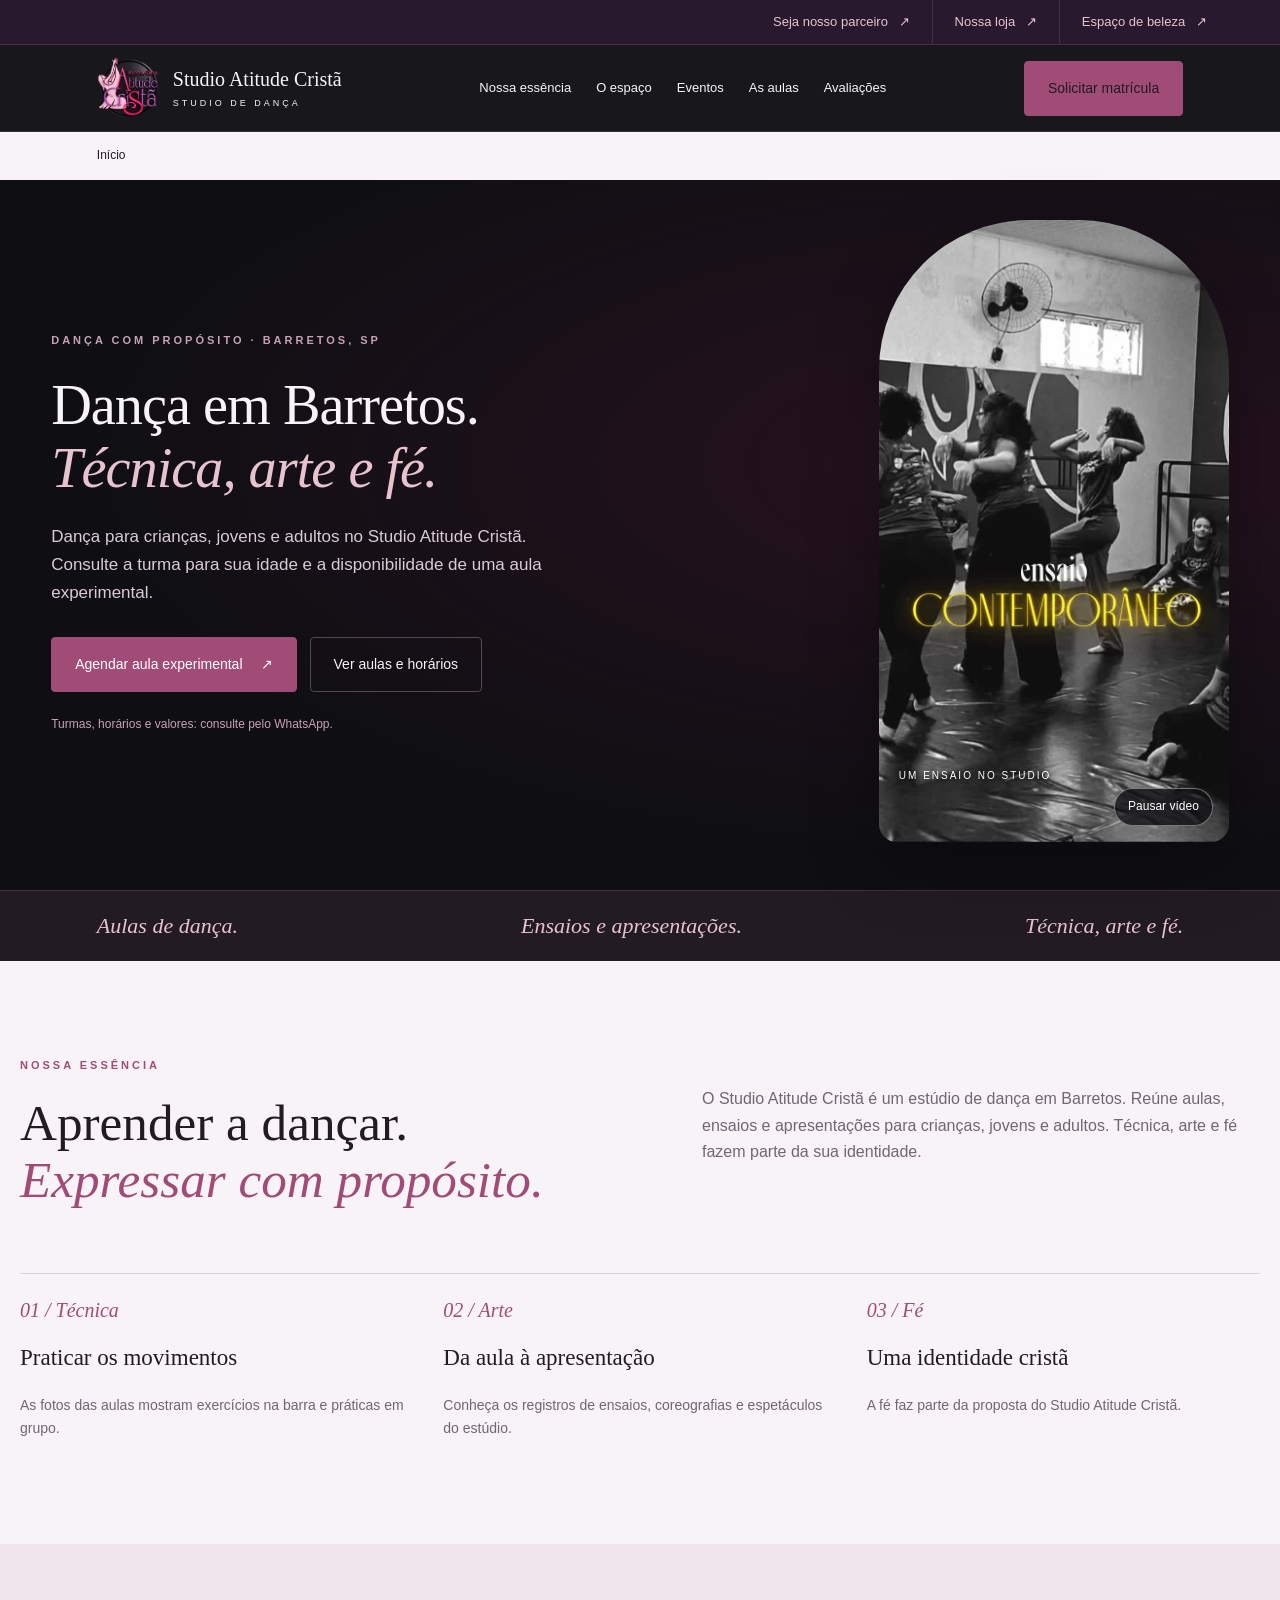
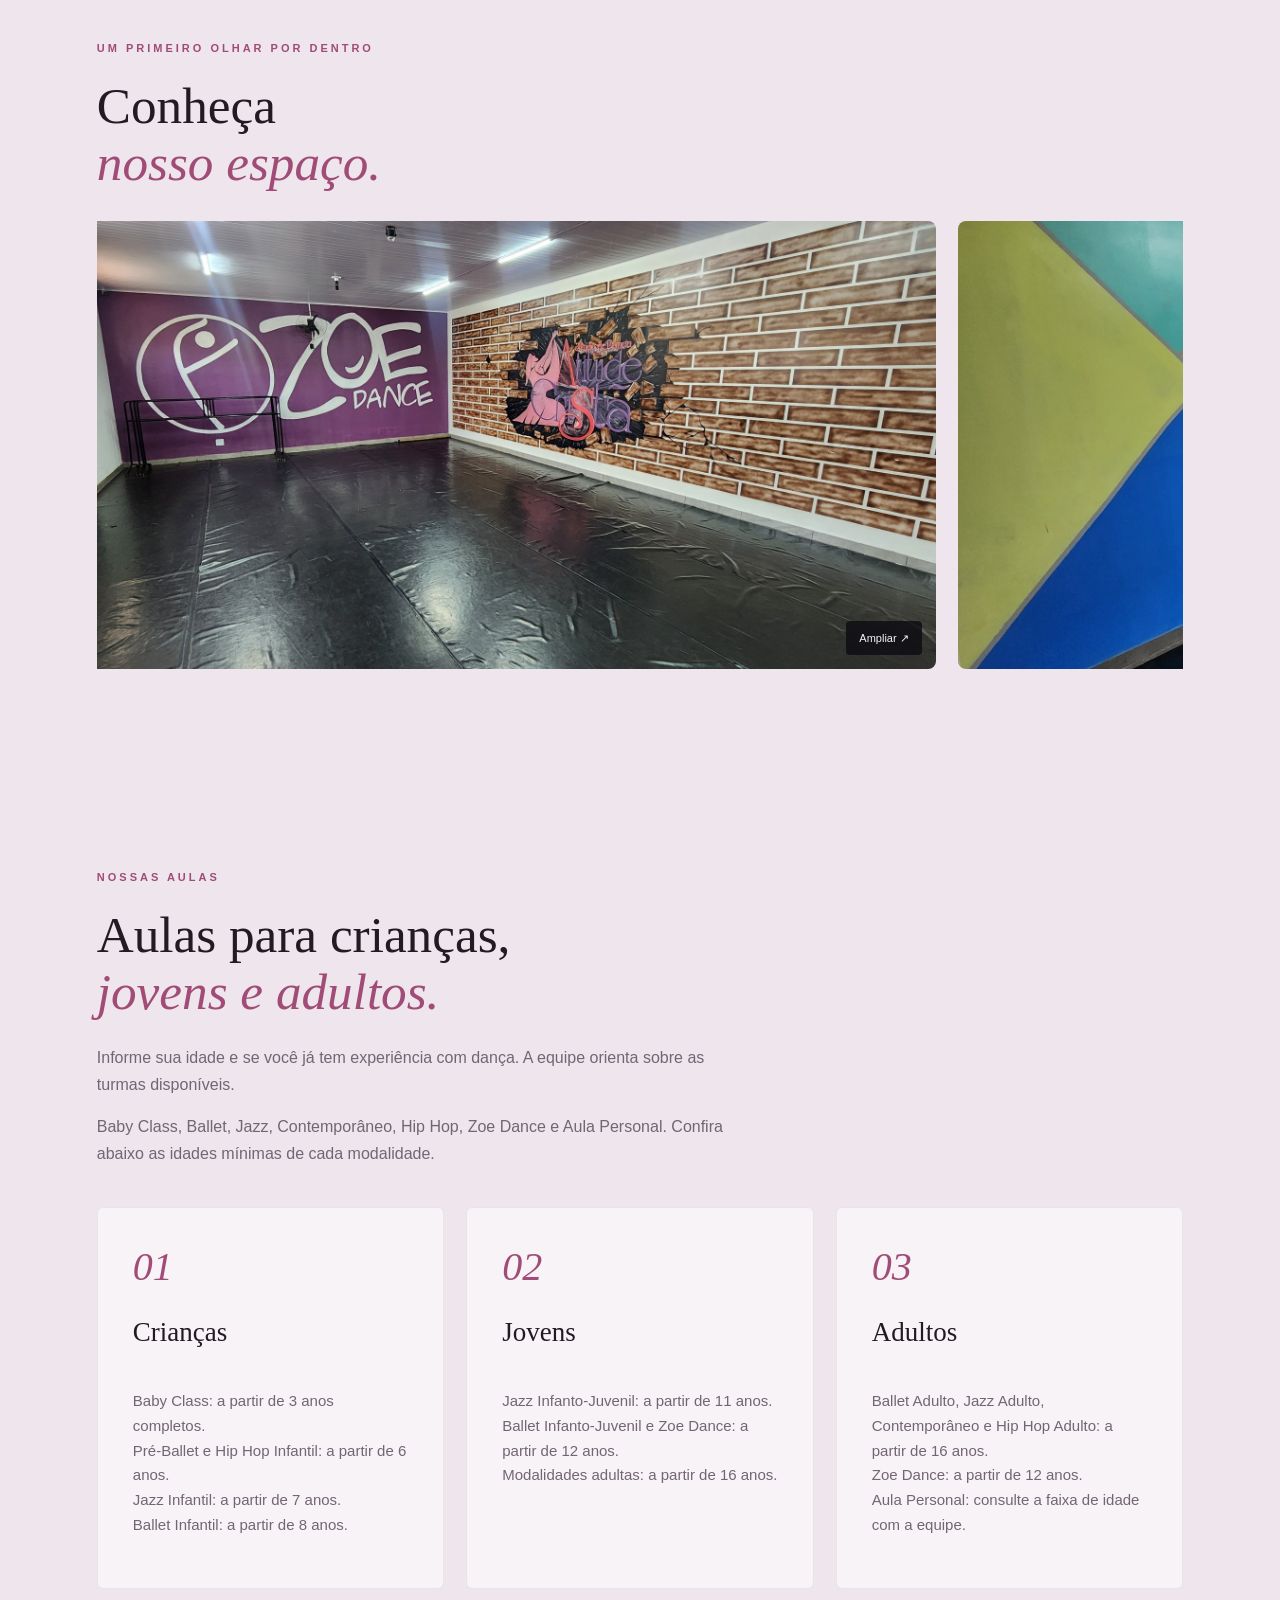
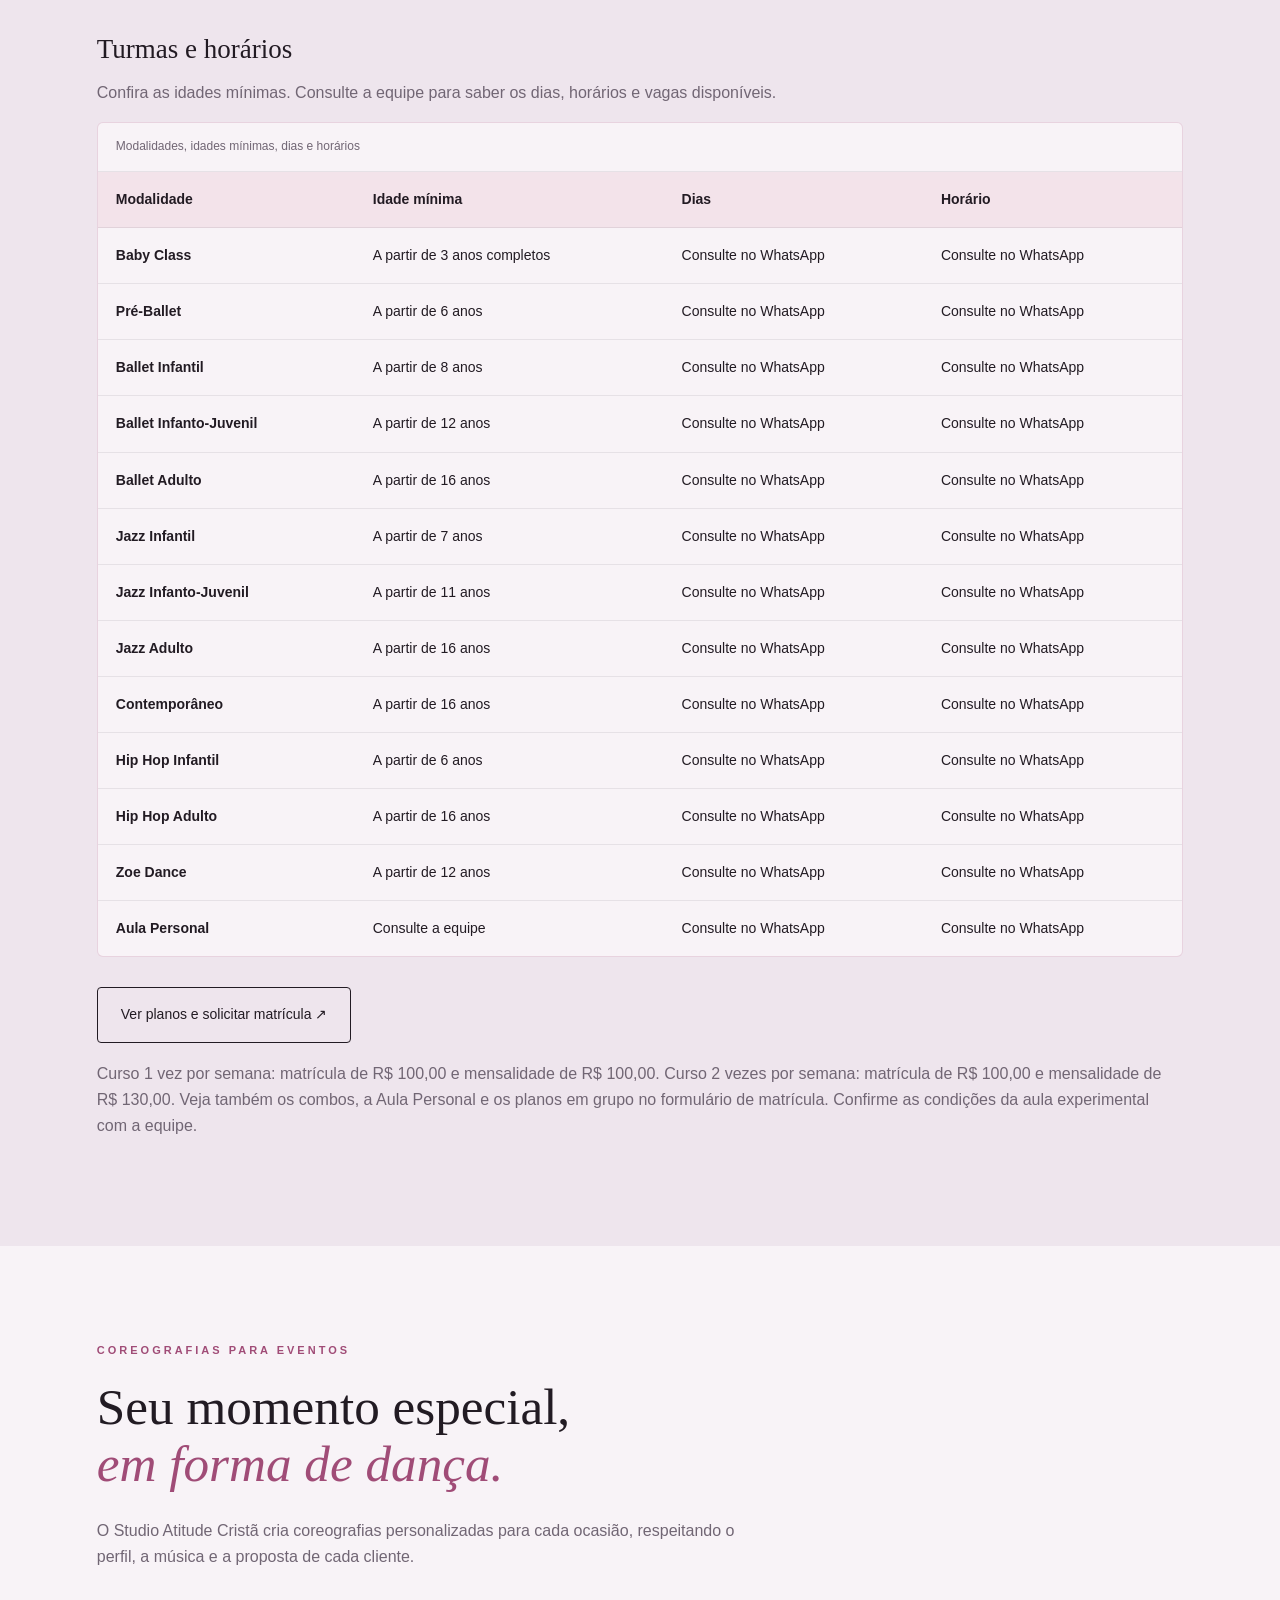
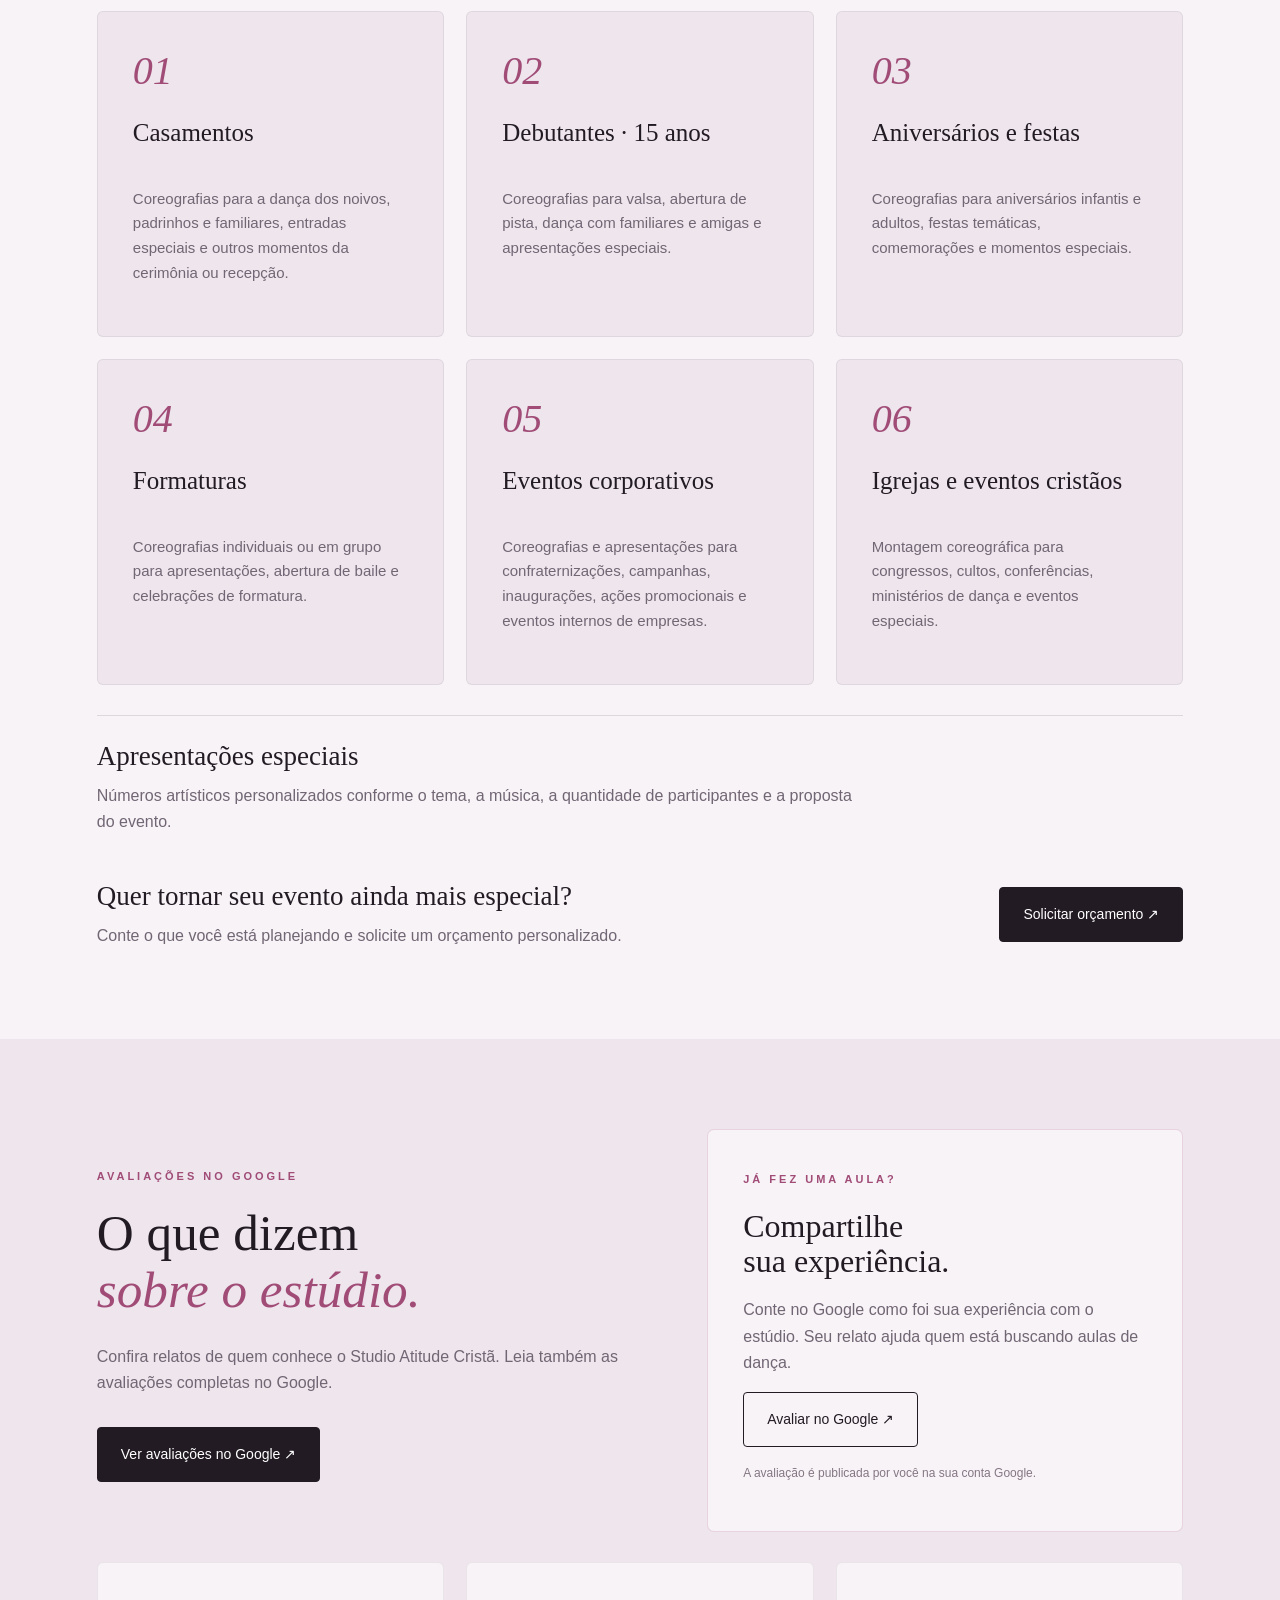
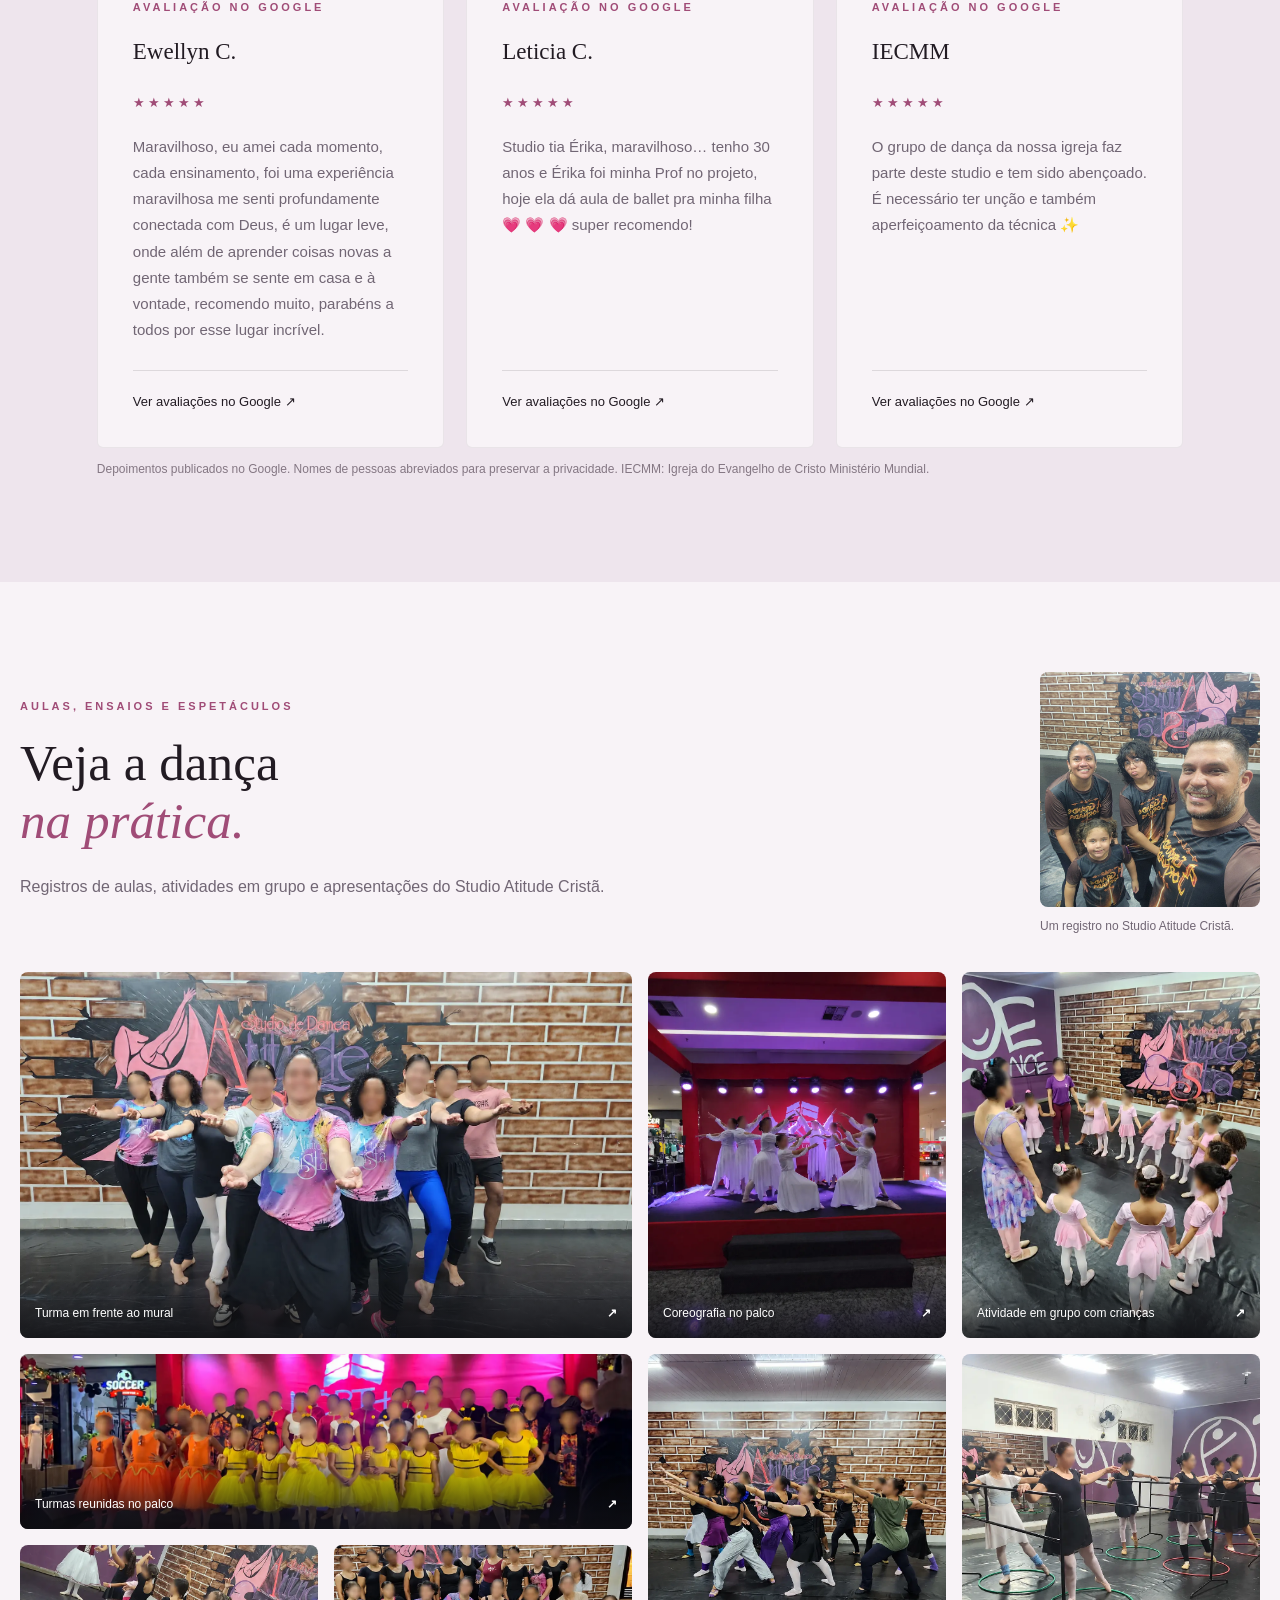
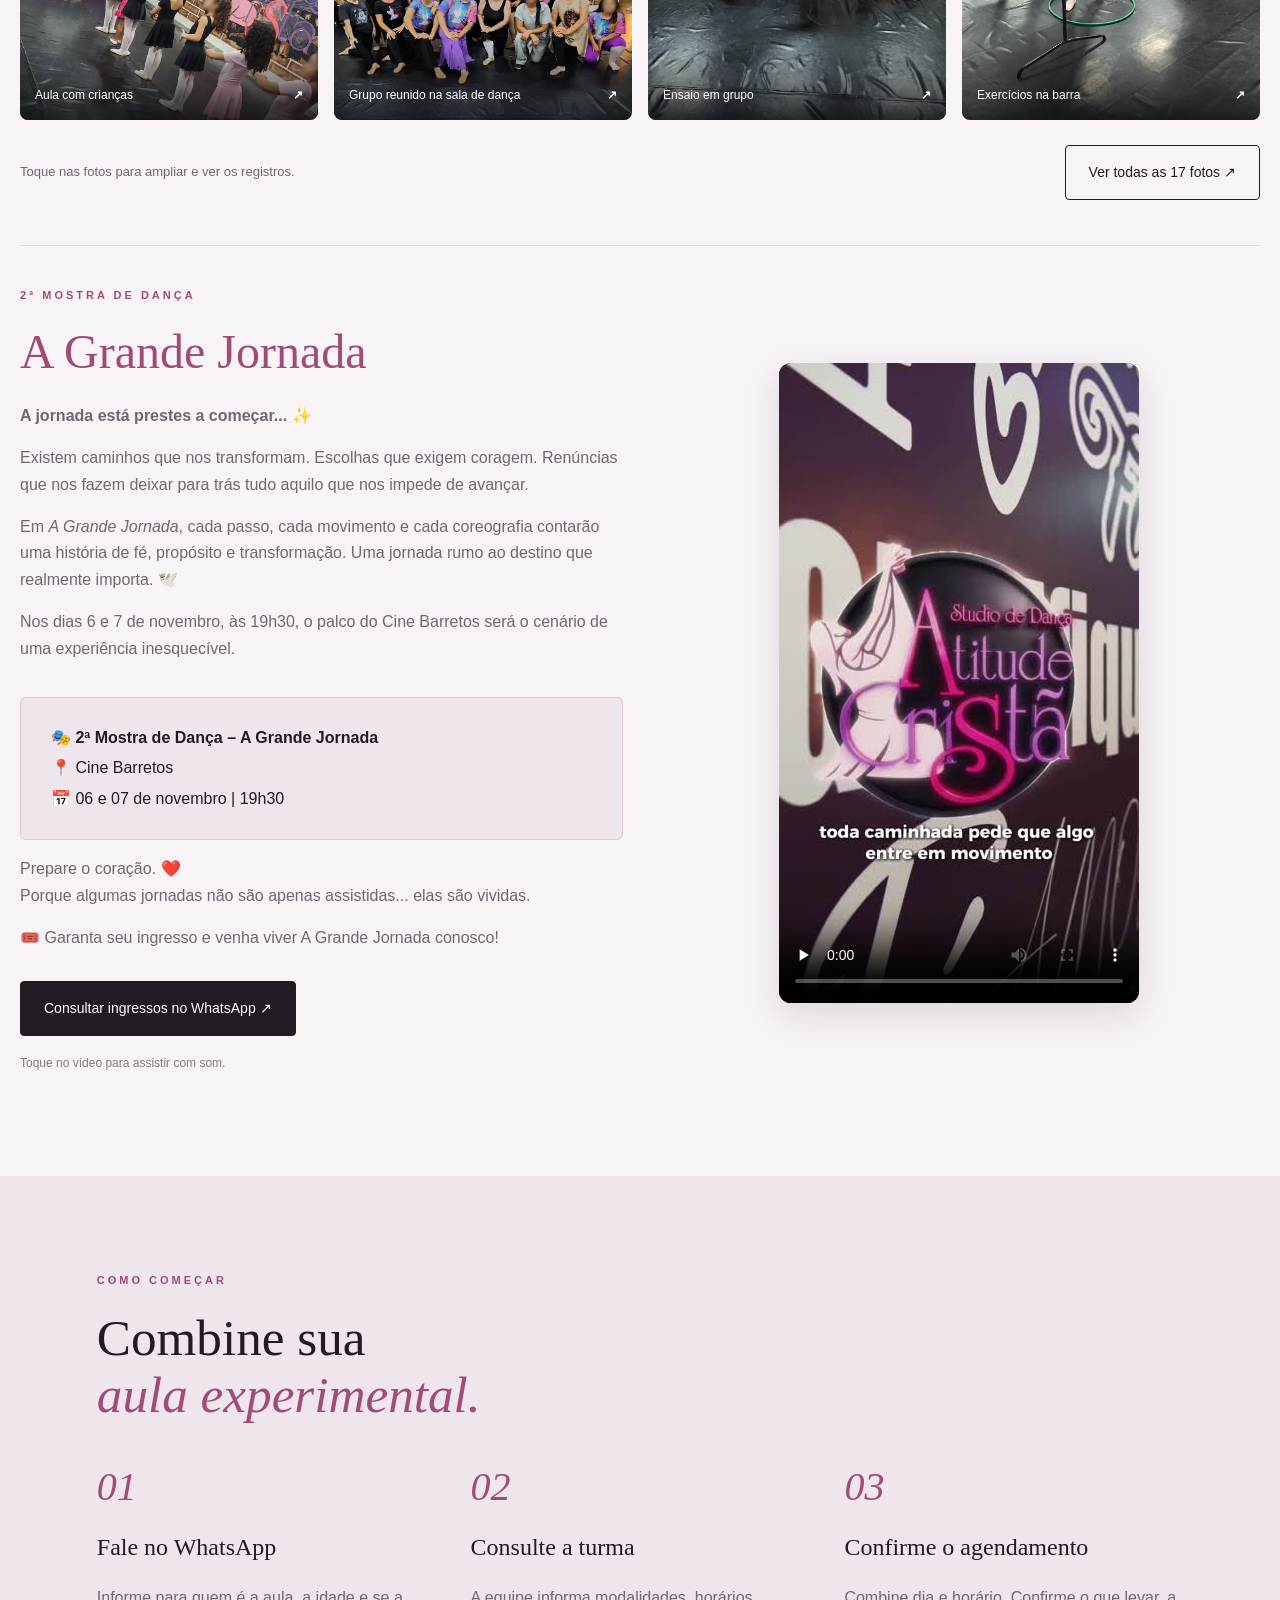
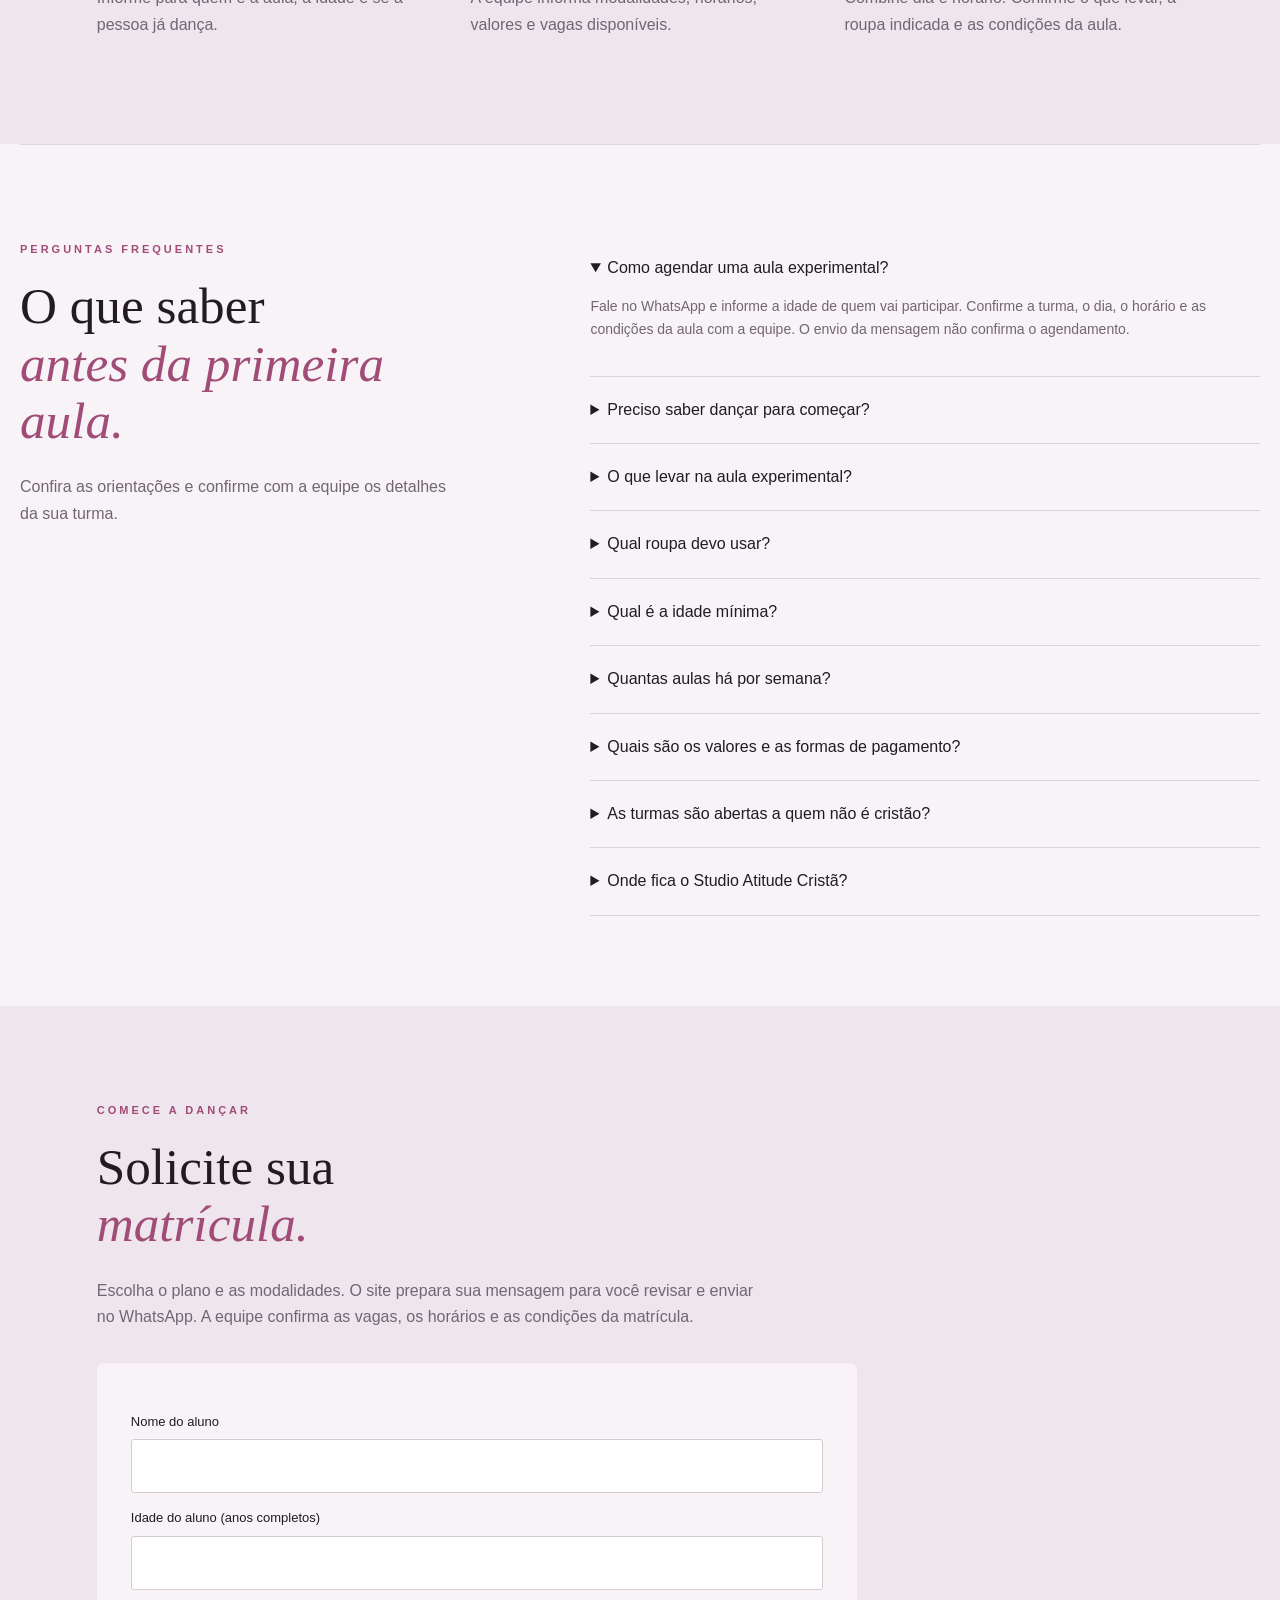
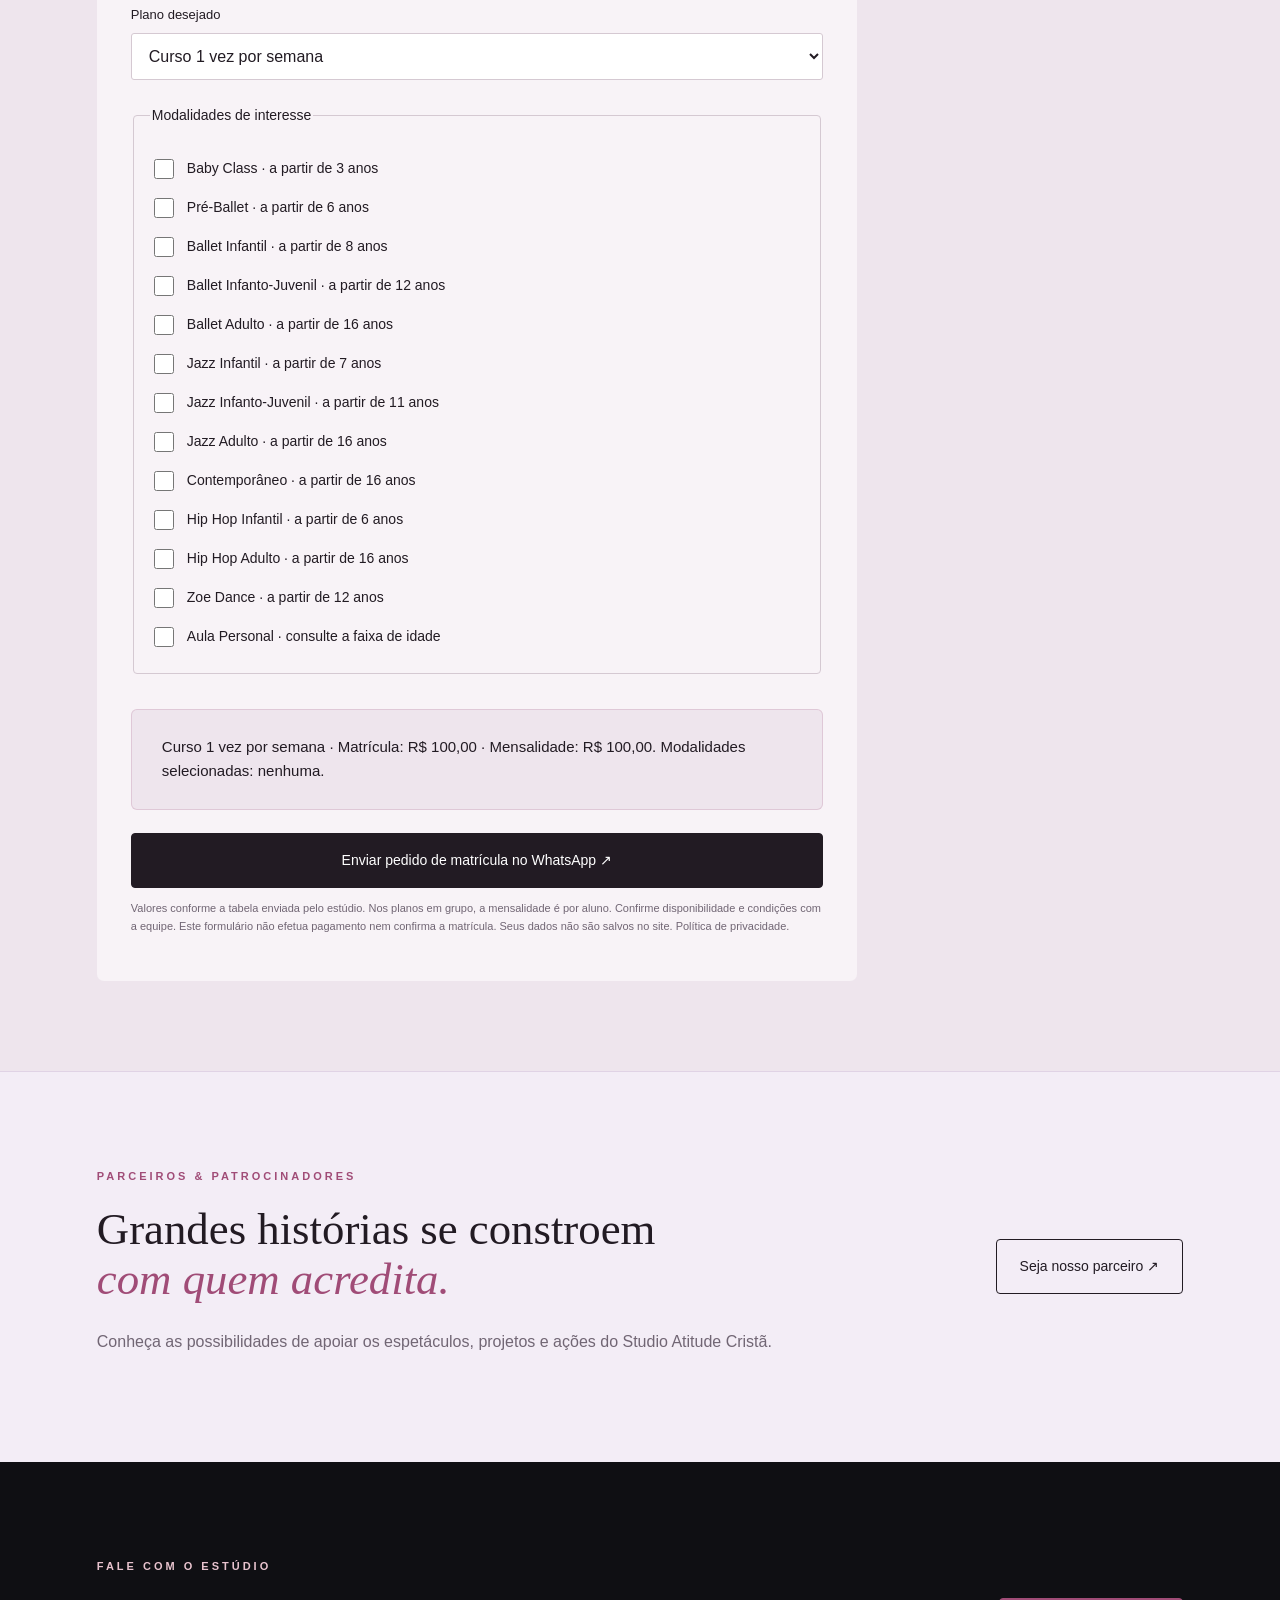
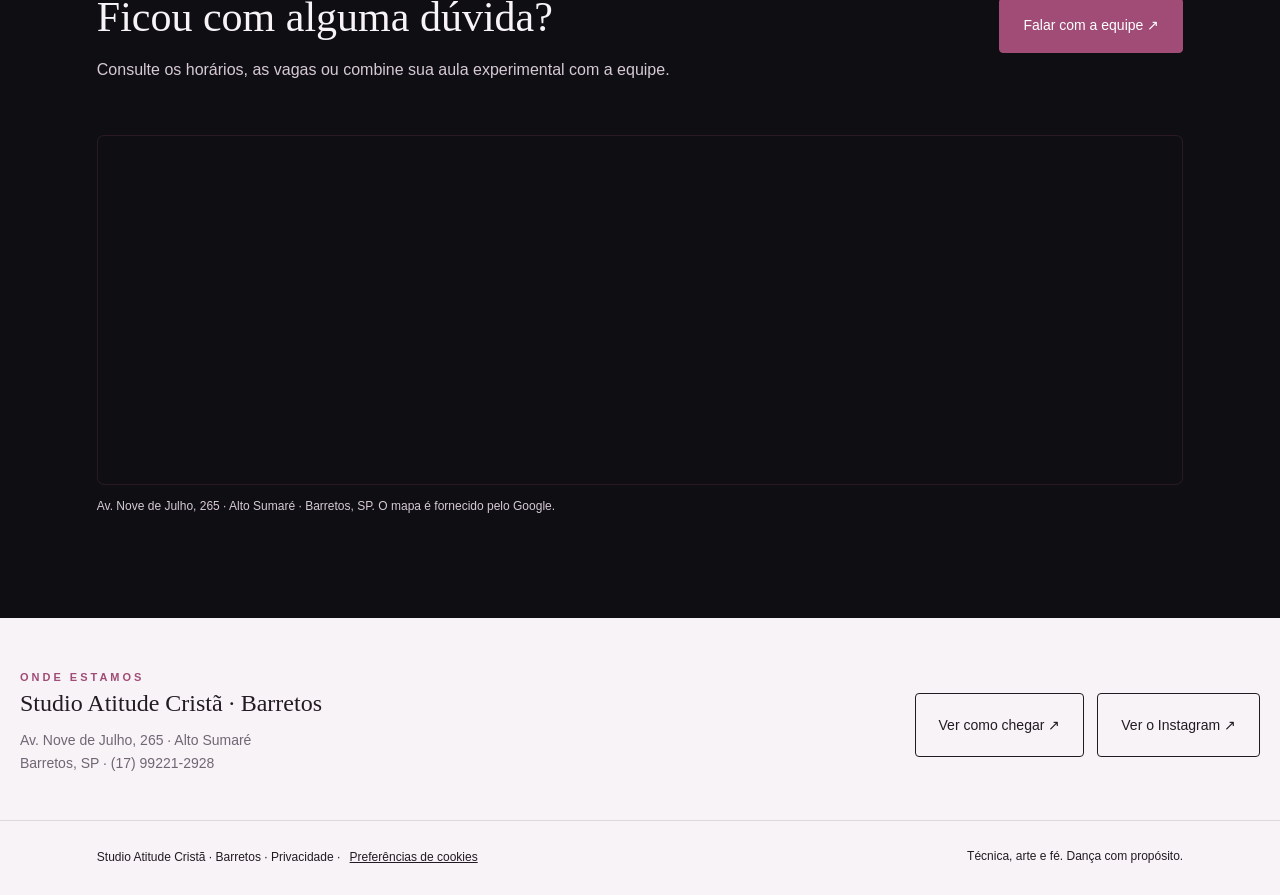
==== commit 81fcaa68: "Add shop and beauty pages, top navigation and slower branded transition" ====
--- a/index.html
+++ b/index.html
@@ -9,4 +9,4 @@
 .brand-logo{width:64px;height:64px;object-fit:contain;border-radius:7px;background:white}.logo-panel{background:#fff;display:flex;align-items:center;justify-content:center;min-height:555px;padding:32px 12px 50px}.hero-logo{width:100%;height:auto;max-width:440px;display:block}.logo-panel:before{border-color:#a04c7725}.logo-panel .art-label{left:0;right:0;text-align:center;color:#5a183a}.hero h1 em{color:#e8c3ce}@media(max-width:800px){.brand-logo{width:48px;height:48px}.logo-panel{min-height:390px}.hero-logo{max-width:350px}}
 .breadcrumbs{font-size:12px;padding-top:14px;padding-bottom:14px;background:#f8f3f7}.privacy-options{background:none;border:0;color:inherit;text-decoration:underline;cursor:pointer;font-size:inherit}.cookie-panel{position:fixed;bottom:85px;left:20px;max-width:420px;background:#f8f3f7;color:#221b23;padding:22px;border:1px solid #a04c77;border-radius:8px;box-shadow:0 8px 35px #0003;z-index:20}.cookie-panel p{font-size:13px}.cookie-panel button{margin:4px;font-size:12px;padding:10px}.cookie-panel[hidden]{display:none}@media(max-width:800px){body{padding-bottom:80px}.float{left:16px;right:16px;text-align:center;border-radius:5px}.cookie-panel{left:16px;right:16px;max-width:none}.foot{padding-bottom:12px}}.brand-logo{background:transparent}.logo-panel{background:transparent}.logo-panel:before{border:0}.logo-panel .art-label{color:#e8c3ce}.google-reviews{display:grid;grid-template-columns:1.1fr 1fr;gap:8%;align-items:center}.review-invite{background:var(--paper);border:1px solid #a04c7730;border-radius:7px;padding:35px}.review-invite h3{font-size:32px;margin:17px 0}.review-invite .note{font-size:12px;margin-top:17px}@media(max-width:800px){.google-reviews{grid-template-columns:1fr;gap:25px}.review-invite{padding:26px}}
 .space-section{background:#eee5ed}.space-heading{display:grid;grid-template-columns:1fr 1fr;gap:10%;align-items:center}.space-heading p{max-width:430px}.space-controls{display:flex;justify-content:space-between;align-items:center;margin:20px 0 14px;font-size:12px;color:#716674}.space-controls button,.viewer-frame button{border:1px solid #a04c7740;background:#f8f3f7;color:#221b23;border-radius:50%;width:45px;height:45px;cursor:pointer;font-size:22px;margin-left:6px}.space-track{display:flex;gap:22px;overflow-x:auto;scroll-snap-type:none;scroll-behavior:auto;padding:0 0 14px;scrollbar-width:thin;scrollbar-color:#a04c77 #eee5ed}.space-slide{flex:0 0 86%;margin:0;scroll-snap-align:start}.space-photo{position:relative;display:block;width:100%;padding:0;border:0;background:#221b23;cursor:zoom-in;border-radius:8px;overflow:hidden}.space-photo img{display:block;width:100%;height:clamp(260px,35vw,450px);object-fit:contain}.space-expand{position:absolute;right:14px;bottom:14px;padding:8px 13px;background:#0f0f13d9;color:#f8f3f7;border-radius:4px;font-size:11px}.space-slide figcaption{display:flex;justify-content:space-between;gap:10px;padding:14px 0;font-size:14px}.space-slide figcaption small{color:#a04c77}.space-bottom{display:flex;justify-content:space-between;align-items:center;gap:20px;margin-top:12px}.space-bottom p{font-size:12px}.space-viewer{background:#0f0f13;color:#f8f3f7;border:1px solid #a04c7760;border-radius:10px;padding:20px;width:min(1200px,96vw);max-width:96vw;max-height:94dvh}.space-viewer::backdrop{background:#000d}.viewer-close{display:block;margin-left:auto;background:transparent;color:#f8f3f7;border:1px solid #c6a1b8;border-radius:4px;padding:8px 15px;cursor:pointer}.viewer-frame{display:grid;grid-template-columns:46px minmax(0,1fr) 46px;gap:12px;align-items:center;margin-top:15px}.viewer-frame img{width:100%;height:70dvh;object-fit:contain}.viewer-frame button{margin:0}.space-viewer p{color:#e8c3ce;text-align:center;font-size:14px;margin:12px 0 0}@media(max-width:800px){.space-heading{grid-template-columns:1fr;gap:0}.space-slide{flex-basis:94%}.space-photo img{height:300px}.space-bottom{align-items:flex-start;flex-direction:column}.viewer-frame{grid-template-columns:32px minmax(0,1fr) 32px;gap:4px}.viewer-frame button{width:32px;height:32px;font-size:18px}.space-viewer{padding:12px}.viewer-frame img{height:65dvh}.space-heading h2{margin-bottom:10px}}@media(prefers-reduced-motion:reduce){.space-track{scroll-behavior:auto}}
-#space-play{font-size:16px}.space-controls>div{display:flex;gap:4px}.space-heading{display:block;margin-bottom:30px}.space-track{scrollbar-width:none}.space-track::-webkit-scrollbar{display:none}.space-landscape{flex:0 0 auto;width:calc(clamp(260px,35vw,450px) * var(--photo-ratio))}.space-landscape .space-photo img{object-fit:cover}@media(max-width:800px){.space-landscape{flex-basis:auto;width:calc(300px * var(--photo-ratio))}}.event-intro{display:grid;grid-template-columns:1fr 220px;gap:70px;align-items:center;margin-bottom:35px}.event-intro p{max-width:620px}.event-family{margin:0}.event-family img{width:100%;height:235px;display:block;object-fit:cover;object-position:center 42%;border-radius:8px}.event-family figcaption{font-size:12px;color:#716674;margin-top:10px}.event-grid{display:grid;grid-template-columns:repeat(4,minmax(0,1fr));grid-auto-rows:175px;gap:16px}.event-photo{position:relative;padding:0;border:0;border-radius:8px;overflow:hidden;cursor:zoom-in;background:#221b23;color:#fff;text-align:left}.event-photo img{display:block;width:100%;height:100%;object-fit:cover;transition:transform .35s}.event-photo:hover img{transform:scale(1.025)}.event-photo span{position:absolute;bottom:0;left:0;right:0;padding:40px 15px 14px;background:linear-gradient(transparent,#0f0f13d9);font-size:12px}.event-photo b{float:right}.event-photo-15{grid-column:span 2;grid-row:span 2}.event-photo-4,.event-photo-6,.event-photo-10,.event-photo-13{grid-row:span 2}.event-photo-1{grid-column:span 2}.event-bottom{display:flex;justify-content:space-between;align-items:center;gap:20px;margin-top:25px}.event-bottom p{font-size:13px}.event-photo:focus-visible{outline:3px solid #a04c77;outline-offset:4px}@media(max-width:800px){.event-intro{grid-template-columns:1fr;gap:20px}.event-family{max-width:240px}.event-family img{height:245px}.event-grid{grid-template-columns:repeat(2,minmax(0,1fr));grid-auto-rows:155px;gap:10px}.event-bottom{align-items:flex-start;flex-direction:column}}@media(prefers-reduced-motion:reduce){.event-photo img{transition:none}}.content-note{margin-top:35px;padding:25px 30px;border:1px solid #a04c7730;border-radius:6px;background:#eee5ed}.content-note h3{font-size:25px;margin:0 0 14px}.content-note p{margin:10px 0}.schedule{margin-top:45px}.schedule h3{margin-bottom:12px}.table-scroll{overflow-x:auto;border:1px solid #a04c7730;border-radius:6px;background:var(--paper)}.schedule table{width:100%;border-collapse:collapse;min-width:620px;text-align:left;font-size:14px}.schedule caption{text-align:left;padding:14px 18px;font-size:12px;color:#716674}.schedule th,.schedule td{padding:16px 18px;border-top:1px solid #221b2315;vertical-align:top}.schedule thead{background:#e8c3ce55}.review-rating{color:#a04c77!important;font-size:13px!important}.review-models{margin-top:30px}.review-template h3{font-size:23px}.responsible-info h3{font-size:26px;margin-top:0}.responsible-info p{margin-top:16px}.video-slot{display:grid;grid-template-columns:1fr 1fr;gap:35px;align-items:center;margin-top:45px;padding-top:35px;border-top:1px solid #221b2320}.video-slot h3{font-size:27px}.video-placeholder{aspect-ratio:16/9;background:#eee5ed;border:1px dashed #a04c7760;border-radius:7px;padding:25px;display:flex;flex-direction:column;justify-content:center;align-items:center;text-align:center}.video-placeholder span{font:26px Georgia}.video-placeholder small{display:block;margin-top:14px;color:#716674}.map-block{padding-top:35px;padding-bottom:0}.map-block iframe{display:block;width:100%;height:350px;border:1px solid #a04c7730;border-radius:7px}.fill-field{font-size:13px}.nav .brand strong{font-size:20px}@media(max-width:800px){.video-slot{grid-template-columns:1fr;gap:20px}.content-note{padding:22px}.map-block iframe{height:300px}.nav .brand strong{font-size:16px}}@media(max-width:500px){.nav{gap:10px}.nav>.btn{max-width:130px;text-align:center;font-size:11px;padding:10px}.nav .brand strong{font-size:14px}.brand{gap:8px}.brand small{letter-spacing:1px}}@media(max-width:360px){.nav>.btn{max-width:108px}.brand-logo{width:40px;height:40px}.nav .brand strong{font-size:12px}} .enrollment{max-width:760px;margin-top:32px}.enrollment fieldset{border:1px solid #d5c9d2;border-radius:4px;margin-top:24px;padding:16px}.enrollment legend{font-size:14px}.course-choice{display:flex;gap:10px;align-items:start;font-size:14px}.course-choice input{width:20px;height:20px;flex-shrink:0;margin-top:2px}.enrollment #enrollment-error{color:#9c2344;font-size:14px}.enrollment #enrollment-summary{font-size:15px}.enrollment [hidden]{display:none} .studio-video-frame{width:100%;max-width:360px;justify-self:center;border-radius:12px;overflow:hidden;background:#0f0f13;box-shadow:0 12px 35px #221b2320}.studio-video{display:block;width:100%;height:auto;aspect-ratio:9/16;object-fit:contain}@media(max-width:800px){.studio-video-frame{max-width:340px}} .event-video-copy h3{font-size:clamp(32px,4vw,48px);color:var(--gold);margin:18px 0 24px}.event-video-copy .content-note{line-height:1.9} .review-template blockquote{margin:8px 0 26px;font-size:15px;line-height:1.75;color:#716674;flex:1}.review-template .review-rating{flex:0;color:var(--gold);letter-spacing:3px;font-size:20px;margin:4px 0 12px}.review-template a{margin-top:auto} .hero{max-width:1380px;padding-left:4%;padding-right:4%;grid-template-columns:1.25fr .75fr;gap:6%;padding-top:40px;padding-bottom:48px}.hero h1{font-size:clamp(38px,4.4vw,62px);line-height:1.12;letter-spacing:-1px}.hero p{max-width:510px}.hero-media{position:relative;justify-self:end;width:100%;max-width:350px;aspect-ratio:9/16;overflow:hidden;border-radius:150px 150px 18px 18px;background:#221b23;box-shadow:0 20px 70px #0005}.hero-media video{display:block;width:100%;height:100%;object-fit:contain}.hero-logo-intro{position:absolute;inset:0;display:grid;place-items:center;background:radial-gradient(circle,#442338,#17121b 75%);z-index:2;transition:opacity 1.1s ease,transform 1.4s cubic-bezier(.2,.7,.2,1),filter 1s ease}.hero-logo-intro img{width:88%;height:auto;filter:drop-shadow(0 0 24px #e8c3ce44)}.hero-media.is-revealed .hero-logo-intro{opacity:0;transform:scale(1.12);filter:blur(12px);pointer-events:none}.hero-media-label{position:absolute;bottom:58px;left:20px;font-size:10px;letter-spacing:2px;color:white;text-shadow:0 1px 5px #000}.hero-video-toggle{position:absolute;bottom:16px;right:16px;z-index:3;background:#0f0f13c9;color:white;border:1px solid #ffffff66;border-radius:30px;padding:8px 13px;font-size:12px;cursor:pointer}@media(max-width:800px){.hero{grid-template-columns:1fr;padding-left:6%;padding-right:6%;gap:28px}.hero h1{font-size:clamp(32px,6.8vw,46px)}.hero-media{justify-self:center;max-width:300px;border-radius:110px 110px 14px 14px}}@media(prefers-reduced-motion:reduce){.hero-logo-intro{display:none}.hero-media video{object-fit:contain}}.float{display:none}.final-contact{display:flex;align-items:center;justify-content:space-between;gap:28px}.final-contact h2{font-size:clamp(30px,3.4vw,42px);margin-bottom:14px}.final-contact p{max-width:600px}.final-contact>.btn{flex-shrink:0;background:var(--gold);border-color:var(--gold)}@media(max-width:800px){.float{display:block}.final-contact{flex-direction:column;align-items:flex-start}} .choreography{background:var(--paper)}.choreography .card{background:#eee5ed}.choreography .card h3{font-size:25px}.choreography-special{margin-top:30px;padding:25px 0;border-top:1px solid #221b2320}.choreography-special h3{margin:0 0 12px}.choreography-special p{max-width:760px;margin:0}.choreography-cta{display:flex;align-items:center;justify-content:space-between;gap:28px;padding-top:20px}.choreography-cta h3{margin:0 0 12px}.choreography-cta p{margin:0}.choreography-cta>.btn{flex-shrink:0}@media(max-width:800px){.choreography-cta{flex-direction:column;align-items:flex-start}} .partner-invitation{background:#f3edf6;border-top:1px solid #e0d3e5}.partner-invitation>.wrap{display:flex;align-items:center;justify-content:space-between;gap:35px}.partner-invitation h2{font-size:clamp(30px,3.5vw,46px)}.partner-invitation .btn{flex-shrink:0}@media(max-width:800px){.partner-invitation>.wrap{flex-direction:column;align-items:flex-start}} </style><link rel="canonical" href="https://studio-atitude-crista.playerfortnitemm.chatgpt.site/"><meta property="og:type" content="website"><meta property="og:locale" content="pt_BR"><meta property="og:title" content="Studio Atitude Cristã — Dança com propósito em Barretos"><meta property="og:description" content="Técnica, arte e fé. Aulas de dança em Barretos para crianças, jovens e adultos. Consulte turmas e aula experimental pelo WhatsApp."><meta property="og:url" content="https://studio-atitude-crista.playerfortnitemm.chatgpt.site/"><meta property="og:image" content="https://studio-atitude-crista.playerfortnitemm.chatgpt.site/assets/logo-atitude-crista.png"><meta property="og:image:width" content="1080"><meta property="og:image:height" content="1080"><meta property="og:image:alt" content="Logo do Studio Atitude Cristã"><meta name="twitter:card" content="summary_large_image"><link rel="icon" href="/assets/logo-atitude-crista.png"><script type="application/ld+json">{"@context": "https://schema.org", "@type": "LocalBusiness", "name": "Studio Atitude Cristã", "url": "https://studio-atitude-crista.playerfortnitemm.chatgpt.site", "image": "https://studio-atitude-crista.playerfortnitemm.chatgpt.site/assets/logo-atitude-crista.png", "telephone": "+5517992212928", "description": "Studio de dança com princípios cristãos em Barretos.", "address": {"@type": "PostalAddress", "streetAddress": "Avenida Nove de Julho, 265", "addressLocality": "Barretos", "addressRegion": "SP", "postalCode": "14781-020", "addressCountry": "BR"}, "sameAs": ["https://www.instagram.com/studiodedancaac/"], "hasMap": "https://www.google.com/maps/search/?api=1&query=Studio+Atitude+Crista+Barretos"}</script></head><body><header><div class="wrap nav"><a href="#inicio" class="brand" aria-label="Studio Atitude Cristã, início"><img class="brand-logo" src="assets/logo-atitude-crista-transparente.png" alt="" width="64" height="64"><span><strong>Studio Atitude Cristã</strong><small>STUDIO DE DANÇA</small></span></a><nav class="links" aria-label="Menu principal"><a href="#essencia">Nossa essência</a><a href="#espaco">O espaço</a><a href="#coreografias-eventos">Eventos</a><a href="#aulas">As aulas</a><a href="#avaliacoes">Avaliações</a><a href="/parceiros/" data-transition>Parceiros</a></nav><a class="btn outline" href="#matricula">Solicitar matrícula</a></div></header><main><nav class="wrap breadcrumbs" aria-label="Caminho de navegação"><span aria-current="page">Início</span></nav><section class="wrap hero" id="inicio"><div><span class="eyebrow">Dança com propósito · Barretos, SP</span><h1>Dança em Barretos.<br><em>Técnica, arte e fé.</em></h1><p>Dança para crianças, jovens e adultos no Studio Atitude Cristã. Consulte a turma para sua idade e a disponibilidade de uma aula experimental.</p><div class="actions"><a class="btn" href="https://wa.me/5517992212928?text=Ol%C3%A1%21%20Gostaria%20de%20agendar%20uma%20aula%20experimental%20do%20Studio%20Atitude%20Crist%C3%A3." target="_blank" rel="noopener">Agendar aula experimental <span>↗</span></a><a class="btn outline" href="#aulas">Ver aulas e horários</a></div><span class="note">Turmas, horários e valores: consulte pelo WhatsApp.</span></div><div class="hero-media" id="hero-media"><video id="hero-video" muted loop playsinline autoplay preload="auto" poster="/assets/hero-ensaio.jpg" aria-label="Ensaio de dança contemporânea no Studio Atitude Cristã"><source src="/assets/hero-ensaio.mp4" type="video/mp4"></video><div class="hero-logo-intro" aria-hidden="true"><img src="/assets/logo-atitude-crista-transparente.png" alt="" width="1080" height="1080"></div><span class="hero-media-label">UM ENSAIO NO STUDIO</span><button class="hero-video-toggle" id="hero-video-toggle" type="button" aria-label="Pausar vídeo">Pausar vídeo</button></div></section><div class="strip"><div class="wrap"><span>Aulas de dança.</span><span>Ensaios e apresentações.</span><span>Técnica, arte e fé.</span></div></div><section class="wrap section" id="essencia"><div class="intro"><div><span class="eyebrow">Nossa essência</span><h2>Aprender a dançar.<br><em>Expressar com propósito.</em></h2></div><p>O Studio Atitude Cristã é um estúdio de dança em Barretos. Reúne aulas, ensaios e apresentações para crianças, jovens e adultos. Técnica, arte e fé fazem parte da sua identidade.</p></div><div class="values"><div><span>01 / Técnica</span><h3>Praticar os movimentos</h3><p>As fotos das aulas mostram exercícios na barra e práticas em grupo.</p></div><div><span>02 / Arte</span><h3>Da aula à apresentação</h3><p>Conheça os registros de ensaios, coreografias e espetáculos do estúdio.</p></div><div><span>03 / Fé</span><h3>Uma identidade cristã</h3><p>A fé faz parte da proposta do Studio Atitude Cristã.</p></div></div></section><section class="space-section section" id="espaco"><div class="wrap"><div class="space-heading"><div><span class="eyebrow">Um primeiro olhar por dentro</span><h2>Conheça<br><em>nosso espaço.</em></h2></div></div><div class="space-track" id="space-track" tabindex="0" role="region" aria-label="Fotos do espaço do estúdio"><figure class="space-slide space-landscape" style="--photo-ratio:2.164905"><button class="space-photo" type="button" data-photo="0" aria-label="Ampliar foto: Sala de dança - painel Zoe Dance"><img src="assets/espaco-1.jpeg" alt="Sala de dança com espelhos, barras e painel Zoe Dance." width="2048" height="946" loading="lazy" decoding="async"><span class="space-expand" aria-hidden="true">Ampliar ↗</span></button></figure><figure class="space-slide space-landscape" style="--photo-ratio:2.164905"><button class="space-photo" type="button" data-photo="1" aria-label="Ampliar foto: Sala de dança - parede colorida"><img src="assets/espaco-2.jpeg" alt="Sala de dança com parede geométrica colorida e espelhos." width="2048" height="946" loading="lazy" decoding="async"><span class="space-expand" aria-hidden="true">Ampliar ↗</span></button></figure><figure class="space-slide space-landscape" style="--photo-ratio:2.164905"><button class="space-photo" type="button" data-photo="2" aria-label="Ampliar foto: Recepção"><img src="assets/espaco-3.jpeg" alt="Recepção do Studio Atitude Cristã, com balcão e decoração." width="2048" height="946" loading="lazy" decoding="async"><span class="space-expand" aria-hidden="true">Ampliar ↗</span></button></figure><figure class="space-slide space-landscape" style="--photo-ratio:1.333333"><button class="space-photo" type="button" data-photo="3" aria-label="Ampliar foto: Fachada do estúdio"><img src="assets/espaco-4.jpeg" alt="Fachada roxa do Studio de Dança Atitude Cristã." width="2048" height="1536" loading="lazy" decoding="async"><span class="space-expand" aria-hidden="true">Ampliar ↗</span></button></figure><figure class="space-slide"><button class="space-photo" type="button" data-photo="4" aria-label="Ampliar foto: Área de espera"><img src="assets/espaco-5.jpeg" alt="Área de espera do estúdio com sofás, cadeiras e televisão." width="1153" height="2048" loading="lazy" decoding="async"><span class="space-expand" aria-hidden="true">Ampliar ↗</span></button></figure></div></div></section><dialog id="space-viewer" class="space-viewer" aria-label="Fotos ampliadas do estúdio"><button type="button" class="viewer-close" aria-label="Fechar foto ampliada">Fechar ×</button><div class="viewer-frame"><button type="button" class="viewer-prev" aria-label="Foto anterior">←</button><img id="viewer-image" alt=""><button type="button" class="viewer-next" aria-label="Próxima foto">→</button></div><p id="viewer-caption" aria-live="polite"></p></dialog><section class="audience section" id="aulas"><div class="wrap"><div class="heading"><span class="eyebrow">Nossas aulas</span><h2>Aulas para crianças,<br><em>jovens e adultos.</em></h2><p>Informe sua idade e se você já tem experiência com dança. A equipe orienta sobre as turmas disponíveis.</p><p>Baby Class, Ballet, Jazz, Contemporâneo, Hip Hop, Zoe Dance e Aula Personal. Confira abaixo as idades mínimas de cada modalidade.</p></div><div class="cards"><article class="card"><span class="num">01</span><h3>Crianças</h3><p>Baby Class: a partir de 3 anos completos.<br>Pré-Ballet e Hip Hop Infantil: a partir de 6 anos.<br>Jazz Infantil: a partir de 7 anos.<br>Ballet Infantil: a partir de 8 anos.</p></article><article class="card"><span class="num">02</span><h3>Jovens</h3><p>Jazz Infanto-Juvenil: a partir de 11 anos.<br>Ballet Infanto-Juvenil e Zoe Dance: a partir de 12 anos.<br>Modalidades adultas: a partir de 16 anos.</p></article><article class="card"><span class="num">03</span><h3>Adultos</h3><p>Ballet Adulto, Jazz Adulto, Contemporâneo e Hip Hop Adulto: a partir de 16 anos.<br>Zoe Dance: a partir de 12 anos.<br>Aula Personal: consulte a faixa de idade com a equipe.</p></article></div><div class="schedule"><h3>Turmas e horários</h3><p>Confira as idades mínimas. Consulte a equipe para saber os dias, horários e vagas disponíveis.</p><div class="table-scroll" tabindex="0" role="region" aria-label="Tabela de turmas e horários"><table><caption>Modalidades, idades mínimas, dias e horários</caption><thead><tr><th scope="col">Modalidade</th><th scope="col">Idade mínima</th><th scope="col">Dias</th><th scope="col">Horário</th></tr></thead><tbody><tr><th scope="row">Baby Class</th><td>A partir de 3 anos completos</td><td>Consulte no WhatsApp</td><td>Consulte no WhatsApp</td></tr><tr><th scope="row">Pré-Ballet</th><td>A partir de 6 anos</td><td>Consulte no WhatsApp</td><td>Consulte no WhatsApp</td></tr><tr><th scope="row">Ballet Infantil</th><td>A partir de 8 anos</td><td>Consulte no WhatsApp</td><td>Consulte no WhatsApp</td></tr><tr><th scope="row">Ballet Infanto-Juvenil</th><td>A partir de 12 anos</td><td>Consulte no WhatsApp</td><td>Consulte no WhatsApp</td></tr><tr><th scope="row">Ballet Adulto</th><td>A partir de 16 anos</td><td>Consulte no WhatsApp</td><td>Consulte no WhatsApp</td></tr><tr><th scope="row">Jazz Infantil</th><td>A partir de 7 anos</td><td>Consulte no WhatsApp</td><td>Consulte no WhatsApp</td></tr><tr><th scope="row">Jazz Infanto-Juvenil</th><td>A partir de 11 anos</td><td>Consulte no WhatsApp</td><td>Consulte no WhatsApp</td></tr><tr><th scope="row">Jazz Adulto</th><td>A partir de 16 anos</td><td>Consulte no WhatsApp</td><td>Consulte no WhatsApp</td></tr><tr><th scope="row">Contemporâneo</th><td>A partir de 16 anos</td><td>Consulte no WhatsApp</td><td>Consulte no WhatsApp</td></tr><tr><th scope="row">Hip Hop Infantil</th><td>A partir de 6 anos</td><td>Consulte no WhatsApp</td><td>Consulte no WhatsApp</td></tr><tr><th scope="row">Hip Hop Adulto</th><td>A partir de 16 anos</td><td>Consulte no WhatsApp</td><td>Consulte no WhatsApp</td></tr><tr><th scope="row">Zoe Dance</th><td>A partir de 12 anos</td><td>Consulte no WhatsApp</td><td>Consulte no WhatsApp</td></tr><tr><th scope="row">Aula Personal</th><td>Consulte a equipe</td><td>Consulte no WhatsApp</td><td>Consulte no WhatsApp</td></tr></tbody></table></div><div class="actions"><a class="btn outline" href="#matricula">Ver planos e solicitar matrícula ↗</a></div><p>Curso 1 vez por semana: matrícula de R$ 100,00 e mensalidade de R$ 100,00. Curso 2 vezes por semana: matrícula de R$ 100,00 e mensalidade de R$ 130,00. Veja também os combos, a Aula Personal e os planos em grupo no formulário de matrícula. Confirme as condições da aula experimental com a equipe.</p></div></div></section><section class="section choreography" id="coreografias-eventos"><div class="wrap"><div class="heading"><span class="eyebrow">Coreografias para Eventos</span><h2>Seu momento especial,<br><em>em forma de dança.</em></h2><p>O Studio Atitude Cristã cria coreografias personalizadas para cada ocasião, respeitando o perfil, a música e a proposta de cada cliente.</p></div><div class="cards"><article class="card"><span class="num">01</span><h3>Casamentos</h3><p>Coreografias para a dança dos noivos, padrinhos e familiares, entradas especiais e outros momentos da cerimônia ou recepção.</p></article><article class="card"><span class="num">02</span><h3>Debutantes · 15 anos</h3><p>Coreografias para valsa, abertura de pista, dança com familiares e amigas e apresentações especiais.</p></article><article class="card"><span class="num">03</span><h3>Aniversários e festas</h3><p>Coreografias para aniversários infantis e adultos, festas temáticas, comemorações e momentos especiais.</p></article><article class="card"><span class="num">04</span><h3>Formaturas</h3><p>Coreografias individuais ou em grupo para apresentações, abertura de baile e celebrações de formatura.</p></article><article class="card"><span class="num">05</span><h3>Eventos corporativos</h3><p>Coreografias e apresentações para confraternizações, campanhas, inaugurações, ações promocionais e eventos internos de empresas.</p></article><article class="card"><span class="num">06</span><h3>Igrejas e eventos cristãos</h3><p>Montagem coreográfica para congressos, cultos, conferências, ministérios de dança e eventos especiais.</p></article></div><div class="choreography-special"><h3>Apresentações especiais</h3><p>Números artísticos personalizados conforme o tema, a música, a quantidade de participantes e a proposta do evento.</p></div><div class="choreography-cta"><div><h3>Quer tornar seu evento ainda mais especial?</h3><p>Conte o que você está planejando e solicite um orçamento personalizado.</p></div><a class="btn" href="https://wa.me/5517992212928?text=Ol%C3%A1%21%20Gostaria%20de%20solicitar%20um%20or%C3%A7amento%20de%20coreografia%20personalizada%20para%20um%20evento.%0ATipo%20de%20evento%3A%20%0AData%20prevista%3A%20%0AQuantidade%20de%20participantes%3A%20%0APodem%20me%20orientar%20sobre%20a%20montagem%20e%20os%20ensaios%3F" target="_blank" rel="noopener">Solicitar orçamento ↗</a></div></div></section><section class="audience section" id="avaliacoes"><div class="wrap google-reviews"><div><span class="eyebrow">Avaliações no Google</span><h2>O que dizem<br><em>sobre o estúdio.</em></h2><p>Confira relatos de quem conhece o Studio Atitude Cristã. Leia também as avaliações completas no Google.</p><div class="actions"><a class="btn" href="https://www.google.com/maps/search/?api=1&query=Studio+de+Dan%C3%A7a+Atitude+Crist%C3%A3&query_place_id=ChIJsYWqj3uFu5QRiBWJWmcfWEY" target="_blank" rel="noopener">Ver avaliações no Google ↗</a></div></div><article class="review-invite"><span class="eyebrow">Já fez uma aula?</span><h3>Compartilhe<br>sua experiência.</h3><p>Conte no Google como foi sua experiência com o estúdio. Seu relato ajuda quem está buscando aulas de dança.</p><a class="btn outline" href="https://search.google.com/local/writereview?placeid=ChIJsYWqj3uFu5QRiBWJWmcfWEY" target="_blank" rel="noopener">Avaliar no Google ↗</a><p class="note">A avaliação é publicada por você na sua conta Google.</p></article></div><div class="wrap"><div class="cards review-models"><article class="card review-template"><span class="eyebrow">Avaliação no Google</span><h3>Ewellyn C.</h3><p class="review-rating" aria-label="5 de 5 estrelas">★★★★★</p><blockquote>Maravilhoso, eu amei cada momento, cada ensinamento, foi uma experiência maravilhosa me senti profundamente conectada com Deus, é um lugar leve, onde além de aprender coisas novas a gente também se sente em casa e à vontade, recomendo muito, parabéns a todos por esse lugar incrível.</blockquote><a href="https://www.google.com/maps/search/?api=1&amp;query=Studio+de+Dan%C3%A7a+Atitude+Crist%C3%A3&amp;query_place_id=ChIJsYWqj3uFu5QRiBWJWmcfWEY" target="_blank" rel="noopener">Ver avaliações no Google ↗</a></article><article class="card review-template"><span class="eyebrow">Avaliação no Google</span><h3>Leticia C.</h3><p class="review-rating" aria-label="5 de 5 estrelas">★★★★★</p><blockquote>Studio tia Érika, maravilhoso… tenho 30 anos e Érika foi minha Prof no projeto, hoje ela dá aula de ballet pra minha filha 💗 💗 💗 super recomendo!</blockquote><a href="https://www.google.com/maps/search/?api=1&amp;query=Studio+de+Dan%C3%A7a+Atitude+Crist%C3%A3&amp;query_place_id=ChIJsYWqj3uFu5QRiBWJWmcfWEY" target="_blank" rel="noopener">Ver avaliações no Google ↗</a></article><article class="card review-template"><span class="eyebrow">Avaliação no Google</span><h3>IECMM</h3><p class="review-rating" aria-label="5 de 5 estrelas">★★★★★</p><blockquote>O grupo de dança da nossa igreja faz parte deste studio e tem sido abençoado.<br>É necessário ter unção e também aperfeiçoamento da técnica ✨</blockquote><a href="https://www.google.com/maps/search/?api=1&amp;query=Studio+de+Dan%C3%A7a+Atitude+Crist%C3%A3&amp;query_place_id=ChIJsYWqj3uFu5QRiBWJWmcfWEY" target="_blank" rel="noopener">Ver avaliações no Google ↗</a></article></div><p class="note">Depoimentos publicados no Google. Nomes de pessoas abreviados para preservar a privacidade. IECMM: Igreja do Evangelho de Cristo Ministério Mundial.</p></div></section><section class="wrap section" id="vivencias"><div class="event-intro"><div><span class="eyebrow">Aulas, ensaios e espetáculos</span><h2>Veja a dança<br><em>na prática.</em></h2><p>Registros de aulas, atividades em grupo e apresentações do Studio Atitude Cristã.</p></div><figure class="event-family"><img src="/assets/equipe-estudio.jpeg" alt="Quatro pessoas reunidas no Studio Atitude Cristã." loading="lazy" decoding="async"><figcaption>Um registro no Studio Atitude Cristã.</figcaption></figure></div><div class="event-grid"><button class="event-photo event-photo-15" type="button" data-event="14" aria-label="Ampliar: Turma em frente ao mural"><img src="/assets/vivencia-15.webp" alt="Turma em frente ao mural. Rostos desfocados para preservar a privacidade." loading="lazy" decoding="async"><span>Turma em frente ao mural <b aria-hidden="true">↗</b></span></button><button class="event-photo event-photo-4" type="button" data-event="3" aria-label="Ampliar: Coreografia no palco"><img src="/assets/vivencia-4.webp" alt="Coreografia no palco. Rostos desfocados para preservar a privacidade." loading="lazy" decoding="async"><span>Coreografia no palco <b aria-hidden="true">↗</b></span></button><button class="event-photo event-photo-6" type="button" data-event="5" aria-label="Ampliar: Atividade em grupo com crianças"><img src="/assets/vivencia-6.webp" alt="Atividade em grupo com crianças. Rostos desfocados para preservar a privacidade." loading="lazy" decoding="async"><span>Atividade em grupo com crianças <b aria-hidden="true">↗</b></span></button><button class="event-photo event-photo-1" type="button" data-event="0" aria-label="Ampliar: Turmas reunidas no palco"><img src="/assets/vivencia-1.webp" alt="Turmas reunidas no palco. Rostos desfocados para preservar a privacidade." loading="lazy" decoding="async"><span>Turmas reunidas no palco <b aria-hidden="true">↗</b></span></button><button class="event-photo event-photo-10" type="button" data-event="9" aria-label="Ampliar: Ensaio em grupo"><img src="/assets/vivencia-10.webp" alt="Ensaio em grupo. Rostos desfocados para preservar a privacidade." loading="lazy" decoding="async"><span>Ensaio em grupo <b aria-hidden="true">↗</b></span></button><button class="event-photo event-photo-13" type="button" data-event="12" aria-label="Ampliar: Exercícios na barra"><img src="/assets/vivencia-13.webp" alt="Exercícios na barra. Rostos desfocados para preservar a privacidade." loading="lazy" decoding="async"><span>Exercícios na barra <b aria-hidden="true">↗</b></span></button><button class="event-photo event-photo-11" type="button" data-event="10" aria-label="Ampliar: Aula com crianças"><img src="/assets/vivencia-11.webp" alt="Aula com crianças. Rostos desfocados para preservar a privacidade." loading="lazy" decoding="async"><span>Aula com crianças <b aria-hidden="true">↗</b></span></button><button class="event-photo event-photo-17" type="button" data-event="16" aria-label="Ampliar: Grupo reunido na sala de dança"><img src="/assets/vivencia-17.webp" alt="Grupo reunido na sala de dança. Rostos desfocados para preservar a privacidade." loading="lazy" decoding="async"><span>Grupo reunido na sala de dança <b aria-hidden="true">↗</b></span></button></div><div class="event-bottom"><p>Toque nas fotos para ampliar e ver os registros.</p><button class="btn outline" type="button" data-event="0">Ver todas as 17 fotos ↗</button></div><div class="video-slot" id="video"><div class="event-video-copy"><span class="eyebrow">2ª Mostra de Dança</span><h3>A Grande Jornada</h3><p><strong>A jornada está prestes a começar... ✨</strong></p><p>Existem caminhos que nos transformam. Escolhas que exigem coragem. Renúncias que nos fazem deixar para trás tudo aquilo que nos impede de avançar.</p><p>Em <em>A Grande Jornada</em>, cada passo, cada movimento e cada coreografia contarão uma história de fé, propósito e transformação. Uma jornada rumo ao destino que realmente importa. 🕊️</p><p>Nos dias 6 e 7 de novembro, às 19h30, o palco do Cine Barretos será o cenário de uma experiência inesquecível.</p><div class="content-note"><strong>🎭 2ª Mostra de Dança – A Grande Jornada</strong><br>📍 Cine Barretos<br>📅 06 e 07 de novembro | 19h30</div><p>Prepare o coração. ❤️<br>Porque algumas jornadas não são apenas assistidas... elas são vividas.</p><p>🎟️ Garanta seu ingresso e venha viver A Grande Jornada conosco!</p><div class="actions"><a class="btn" href="https://wa.me/5517992212928?text=Ol%C3%A1%21%20Gostaria%20de%20informa%C3%A7%C3%B5es%20sobre%20os%20ingressos%20da%202%C2%AA%20Mostra%20de%20Dan%C3%A7a%20%E2%80%93%20A%20Grande%20Jornada%2C%20nos%20dias%206%20e%207%20de%20novembro." target="_blank" rel="noopener">Consultar ingressos no WhatsApp ↗</a></div><p class="note">Toque no vídeo para assistir com som.</p></div><div class="studio-video-frame"><video class="studio-video" controls playsinline preload="none" poster="/assets/studio-video-poster.jpg" aria-label="Vídeo do Studio Atitude Cristã"><source src="/assets/studio-atitude-crista.mp4" type="video/mp4">Seu navegador não reproduz este vídeo. <a href="/assets/studio-atitude-crista.mp4">Abrir o vídeo</a>.</video></div></div></section><dialog class="space-viewer event-viewer" id="event-viewer" aria-label="Fotos de vivências e espetáculos"><button class="viewer-close" type="button">Fechar ×</button><div class="viewer-frame"><button class="viewer-prev" type="button" aria-label="Foto anterior">←</button><img id="event-image" alt=""><button class="viewer-next" type="button" aria-label="Próxima foto">→</button></div><p id="event-caption"></p></dialog><section class="audience section"><div class="wrap"><span class="eyebrow">Como começar</span><h2>Combine sua<br><em>aula experimental.</em></h2><div class="process"><div><strong>01</strong><h3>Fale no WhatsApp</h3><p>Informe para quem é a aula, a idade e se a pessoa já dança.</p></div><div><strong>02</strong><h3>Consulte a turma</h3><p>A equipe informa modalidades, horários, valores e vagas disponíveis.</p></div><div><strong>03</strong><h3>Confirme o agendamento</h3><p>Combine dia e horário. Confirme o que levar, a roupa indicada e as condições da aula.</p></div></div></div></section><section class="wrap section faq" id="duvidas"><div><span class="eyebrow">Perguntas frequentes</span><h2>O que saber<br><em>antes da primeira aula.</em></h2><p>Confira as orientações e confirme com a equipe os detalhes da sua turma.</p></div><div><details open><summary>Como agendar uma aula experimental?</summary><p>Fale no WhatsApp e informe a idade de quem vai participar. Confirme a turma, o dia, o horário e as condições da aula com a equipe. O envio da mensagem não confirma o agendamento.</p></details><details><summary>Preciso saber dançar para começar?</summary><p>Não. Você pode começar mesmo sem nenhuma experiência com dança. A equipe poderá ajudar você e orientar sobre a turma adequada para sua idade e nível.</p></details><details><summary>O que levar na aula experimental?</summary><p>Confirme com a equipe antes da visita. [PREENCHER: lista dos itens necessários e orientações para quem acompanha crianças.]</p></details><details><summary>Qual roupa devo usar?</summary><p>A roupa indicada pode depender da modalidade. [PREENCHER: roupa e calçado recomendados para a primeira aula.] Consulte o estúdio antes de comprar uniforme ou acessórios.</p></details><details><summary>Qual é a idade mínima?</summary><p>[PREENCHER: idade mínima e faixas de idade de cada modalidade.] Informe a idade no WhatsApp para consultar a turma disponível.</p></details><details><summary>Quantas aulas há por semana?</summary><p>[PREENCHER: frequência semanal e duração das aulas de cada turma.] Consulte também os dias e horários no quadro de turmas.</p></details><details><summary>Quais são os valores e as formas de pagamento?</summary><p>Os valores devem ser consultados no WhatsApp. Formas de pagamento: [PREENCHER: opções aceitas, matrícula e condições de pagamento, se houver.]</p></details><details><summary>As turmas são abertas a quem não é cristão?</summary><p>As turmas são abertas a todas as pessoas. [PREENCHER: como a fé aparece nas aulas e as orientações do estúdio sobre participação nas atividades.]</p></details><details><summary>Onde fica o Studio Atitude Cristã?</summary><p>Na Av. Nove de Julho, 265, Alto Sumaré, em Barretos, SP. Use o mapa ou o botão “Ver como chegar” na seção de contato. Confirme seu horário com a equipe antes da visita.</p></details></div></section><section class="audience section" id="matricula"><div class="wrap"><div class="heading"><span class="eyebrow">Comece a dançar</span><h2>Solicite sua<br><em>matrícula.</em></h2><p>Escolha o plano e as modalidades. O site prepara sua mensagem para você revisar e enviar no WhatsApp. A equipe confirma as vagas, os horários e as condições da matrícula.</p></div><form class="form enrollment" id="enrollment"><label for="student">Nome do aluno</label><input id="student" autocomplete="name" maxlength="100" required><label for="student-age">Idade do aluno (anos completos)</label><input id="student-age" type="number" min="0" max="120" step="1" required><div id="guardian-field" hidden><label for="guardian">Nome do responsável</label><input id="guardian" maxlength="100" autocomplete="off"></div><label for="enrollment-plan">Plano desejado</label><select id="enrollment-plan"><option value="0">Curso 1 vez por semana</option><option value="1">Curso 2 vezes por semana</option><option value="2">Combo 1 — até 2 cursos</option><option value="3">Combo 2 — até 3 cursos, a partir de 16 anos</option><option value="4">Aula Personal</option><option value="5">Grupo de até 7 pessoas — por aluno</option><option value="6">Grupo de 8 a 20 pessoas — por aluno</option></select><fieldset><legend>Modalidades de interesse</legend><label class="course-choice"><input type="checkbox" name="curso" value="Baby Class" data-min-age="3"> <span>Baby Class · a partir de 3 anos</span></label><label class="course-choice"><input type="checkbox" name="curso" value="Pré-Ballet" data-min-age="6"> <span>Pré-Ballet · a partir de 6 anos</span></label><label class="course-choice"><input type="checkbox" name="curso" value="Ballet Infantil" data-min-age="8"> <span>Ballet Infantil · a partir de 8 anos</span></label><label class="course-choice"><input type="checkbox" name="curso" value="Ballet Infanto-Juvenil" data-min-age="12"> <span>Ballet Infanto-Juvenil · a partir de 12 anos</span></label><label class="course-choice"><input type="checkbox" name="curso" value="Ballet Adulto" data-min-age="16"> <span>Ballet Adulto · a partir de 16 anos</span></label><label class="course-choice"><input type="checkbox" name="curso" value="Jazz Infantil" data-min-age="7"> <span>Jazz Infantil · a partir de 7 anos</span></label><label class="course-choice"><input type="checkbox" name="curso" value="Jazz Infanto-Juvenil" data-min-age="11"> <span>Jazz Infanto-Juvenil · a partir de 11 anos</span></label><label class="course-choice"><input type="checkbox" name="curso" value="Jazz Adulto" data-min-age="16"> <span>Jazz Adulto · a partir de 16 anos</span></label><label class="course-choice"><input type="checkbox" name="curso" value="Contemporâneo" data-min-age="16"> <span>Contemporâneo · a partir de 16 anos</span></label><label class="course-choice"><input type="checkbox" name="curso" value="Hip Hop Infantil" data-min-age="6"> <span>Hip Hop Infantil · a partir de 6 anos</span></label><label class="course-choice"><input type="checkbox" name="curso" value="Hip Hop Adulto" data-min-age="16"> <span>Hip Hop Adulto · a partir de 16 anos</span></label><label class="course-choice"><input type="checkbox" name="curso" value="Zoe Dance" data-min-age="12"> <span>Zoe Dance · a partir de 12 anos</span></label><label class="course-choice"><input type="checkbox" name="curso" value="Aula Personal"> <span>Aula Personal · consulte a faixa de idade</span></label></fieldset><p id="enrollment-error" role="alert"></p><div class="content-note" id="enrollment-summary" aria-live="polite"></div><button class="btn" type="submit">Enviar pedido de matrícula no WhatsApp ↗</button><p>Valores conforme a tabela enviada pelo estúdio. Nos planos em grupo, a mensalidade é por aluno. Confirme disponibilidade e condições com a equipe. Este formulário não efetua pagamento nem confirma a matrícula. Seus dados não são salvos no site. <a href="/privacidade.html">Política de privacidade</a>.</p></form></div></section><section class="section partner-invitation"><div class="wrap"><div><span class="eyebrow">Parceiros &amp; Patrocinadores</span><h2>Grandes histórias se constroem<br><em>com quem acredita.</em></h2><p>Conheça as possibilidades de apoiar os espetáculos, projetos e ações do Studio Atitude Cristã.</p></div><a class="btn outline" href="/parceiros/" data-transition>Seja nosso parceiro ↗</a></div></section><section class="contact section" id="contato"><div class="wrap final-contact"><div><span class="eyebrow">Fale com o estúdio</span><h2>Ficou com alguma dúvida?</h2><p>Consulte os horários, as vagas ou combine sua aula experimental com a equipe.</p></div><a class="btn" href="https://wa.me/5517992212928?text=Ol%C3%A1%21%20Gostaria%20de%20tirar%20uma%20d%C3%BAvida%20sobre%20as%20aulas%20do%20Studio%20Atitude%20Crist%C3%A3." target="_blank" rel="noopener">Falar com a equipe ↗</a></div><div class="wrap map-block"><iframe title="Mapa do Studio Atitude Cristã em Barretos" src="https://www.google.com/maps?q=Studio%20Atitude%20Crist%C3%A3%2C%20Avenida%20Nove%20de%20Julho%2C%20265%2C%20Alto%20Sumar%C3%A9%2C%20Barretos%2C%20SP&amp;output=embed" loading="lazy" referrerpolicy="no-referrer-when-downgrade" allowfullscreen></iframe><p class="note">Av. Nove de Julho, 265 · Alto Sumaré · Barretos, SP. O mapa é fornecido pelo Google.</p></div></section><section class="wrap location"><div><span class="eyebrow">Onde estamos</span><h3>Studio Atitude Cristã · Barretos</h3><p>Av. Nove de Julho, 265 · Alto Sumaré<br>Barretos, SP · (17) 99221-2928</p></div><div class="actions"><a class="btn outline" href="https://www.google.com/maps/search/?api=1&query=Studio+Atitude+Crist%C3%A3+Av+Nove+de+Julho+265+Barretos" target="_blank" rel="noopener">Ver como chegar ↗</a><a class="btn outline" href="https://www.instagram.com/studiodedancaac/" target="_blank" rel="noopener">Ver o Instagram ↗</a></div></section></main><footer><div class="wrap foot"><span>Studio Atitude Cristã · Barretos · <a href="/privacidade.html">Privacidade</a> · <button class="privacy-options" type="button">Preferências de cookies</button></span><span>Técnica, arte e fé. Dança com propósito.</span></div></footer><a class="float" href="https://wa.me/5517992212928?text=Ol%C3%A1%21%20Gostaria%20de%20conhecer%20as%20aulas%20do%20Studio%20Atitude%20Crist%C3%A3." target="_blank" rel="noopener" aria-label="Conversar com o estúdio no WhatsApp">Falar no WhatsApp ↗</a><script src="/assets/hero-video.js?v=1"></script><script src="/assets/enrollment.js?v=1"></script><script src="/assets/analytics-config.js"></script><script src="/assets/analytics.js"></script><script src="/assets/space-gallery.js?v=continuous-portrait-2"></script><script src="/assets/event-gallery.js?v=copy-2"></script><script src="/assets/page-transition.js" defer></script></body></html>
+#space-play{font-size:16px}.space-controls>div{display:flex;gap:4px}.space-heading{display:block;margin-bottom:30px}.space-track{scrollbar-width:none}.space-track::-webkit-scrollbar{display:none}.space-landscape{flex:0 0 auto;width:calc(clamp(260px,35vw,450px) * var(--photo-ratio))}.space-landscape .space-photo img{object-fit:cover}@media(max-width:800px){.space-landscape{flex-basis:auto;width:calc(300px * var(--photo-ratio))}}.event-intro{display:grid;grid-template-columns:1fr 220px;gap:70px;align-items:center;margin-bottom:35px}.event-intro p{max-width:620px}.event-family{margin:0}.event-family img{width:100%;height:235px;display:block;object-fit:cover;object-position:center 42%;border-radius:8px}.event-family figcaption{font-size:12px;color:#716674;margin-top:10px}.event-grid{display:grid;grid-template-columns:repeat(4,minmax(0,1fr));grid-auto-rows:175px;gap:16px}.event-photo{position:relative;padding:0;border:0;border-radius:8px;overflow:hidden;cursor:zoom-in;background:#221b23;color:#fff;text-align:left}.event-photo img{display:block;width:100%;height:100%;object-fit:cover;transition:transform .35s}.event-photo:hover img{transform:scale(1.025)}.event-photo span{position:absolute;bottom:0;left:0;right:0;padding:40px 15px 14px;background:linear-gradient(transparent,#0f0f13d9);font-size:12px}.event-photo b{float:right}.event-photo-15{grid-column:span 2;grid-row:span 2}.event-photo-4,.event-photo-6,.event-photo-10,.event-photo-13{grid-row:span 2}.event-photo-1{grid-column:span 2}.event-bottom{display:flex;justify-content:space-between;align-items:center;gap:20px;margin-top:25px}.event-bottom p{font-size:13px}.event-photo:focus-visible{outline:3px solid #a04c77;outline-offset:4px}@media(max-width:800px){.event-intro{grid-template-columns:1fr;gap:20px}.event-family{max-width:240px}.event-family img{height:245px}.event-grid{grid-template-columns:repeat(2,minmax(0,1fr));grid-auto-rows:155px;gap:10px}.event-bottom{align-items:flex-start;flex-direction:column}}@media(prefers-reduced-motion:reduce){.event-photo img{transition:none}}.content-note{margin-top:35px;padding:25px 30px;border:1px solid #a04c7730;border-radius:6px;background:#eee5ed}.content-note h3{font-size:25px;margin:0 0 14px}.content-note p{margin:10px 0}.schedule{margin-top:45px}.schedule h3{margin-bottom:12px}.table-scroll{overflow-x:auto;border:1px solid #a04c7730;border-radius:6px;background:var(--paper)}.schedule table{width:100%;border-collapse:collapse;min-width:620px;text-align:left;font-size:14px}.schedule caption{text-align:left;padding:14px 18px;font-size:12px;color:#716674}.schedule th,.schedule td{padding:16px 18px;border-top:1px solid #221b2315;vertical-align:top}.schedule thead{background:#e8c3ce55}.review-rating{color:#a04c77!important;font-size:13px!important}.review-models{margin-top:30px}.review-template h3{font-size:23px}.responsible-info h3{font-size:26px;margin-top:0}.responsible-info p{margin-top:16px}.video-slot{display:grid;grid-template-columns:1fr 1fr;gap:35px;align-items:center;margin-top:45px;padding-top:35px;border-top:1px solid #221b2320}.video-slot h3{font-size:27px}.video-placeholder{aspect-ratio:16/9;background:#eee5ed;border:1px dashed #a04c7760;border-radius:7px;padding:25px;display:flex;flex-direction:column;justify-content:center;align-items:center;text-align:center}.video-placeholder span{font:26px Georgia}.video-placeholder small{display:block;margin-top:14px;color:#716674}.map-block{padding-top:35px;padding-bottom:0}.map-block iframe{display:block;width:100%;height:350px;border:1px solid #a04c7730;border-radius:7px}.fill-field{font-size:13px}.nav .brand strong{font-size:20px}@media(max-width:800px){.video-slot{grid-template-columns:1fr;gap:20px}.content-note{padding:22px}.map-block iframe{height:300px}.nav .brand strong{font-size:16px}}@media(max-width:500px){.nav{gap:10px}.nav>.btn{max-width:130px;text-align:center;font-size:11px;padding:10px}.nav .brand strong{font-size:14px}.brand{gap:8px}.brand small{letter-spacing:1px}}@media(max-width:360px){.nav>.btn{max-width:108px}.brand-logo{width:40px;height:40px}.nav .brand strong{font-size:12px}} .enrollment{max-width:760px;margin-top:32px}.enrollment fieldset{border:1px solid #d5c9d2;border-radius:4px;margin-top:24px;padding:16px}.enrollment legend{font-size:14px}.course-choice{display:flex;gap:10px;align-items:start;font-size:14px}.course-choice input{width:20px;height:20px;flex-shrink:0;margin-top:2px}.enrollment #enrollment-error{color:#9c2344;font-size:14px}.enrollment #enrollment-summary{font-size:15px}.enrollment [hidden]{display:none} .studio-video-frame{width:100%;max-width:360px;justify-self:center;border-radius:12px;overflow:hidden;background:#0f0f13;box-shadow:0 12px 35px #221b2320}.studio-video{display:block;width:100%;height:auto;aspect-ratio:9/16;object-fit:contain}@media(max-width:800px){.studio-video-frame{max-width:340px}} .event-video-copy h3{font-size:clamp(32px,4vw,48px);color:var(--gold);margin:18px 0 24px}.event-video-copy .content-note{line-height:1.9} .review-template blockquote{margin:8px 0 26px;font-size:15px;line-height:1.75;color:#716674;flex:1}.review-template .review-rating{flex:0;color:var(--gold);letter-spacing:3px;font-size:20px;margin:4px 0 12px}.review-template a{margin-top:auto} .hero{max-width:1380px;padding-left:4%;padding-right:4%;grid-template-columns:1.25fr .75fr;gap:6%;padding-top:40px;padding-bottom:48px}.hero h1{font-size:clamp(38px,4.4vw,62px);line-height:1.12;letter-spacing:-1px}.hero p{max-width:510px}.hero-media{position:relative;justify-self:end;width:100%;max-width:350px;aspect-ratio:9/16;overflow:hidden;border-radius:150px 150px 18px 18px;background:#221b23;box-shadow:0 20px 70px #0005}.hero-media video{display:block;width:100%;height:100%;object-fit:contain}.hero-logo-intro{position:absolute;inset:0;display:grid;place-items:center;background:radial-gradient(circle,#442338,#17121b 75%);z-index:2;transition:opacity 1.1s ease,transform 1.4s cubic-bezier(.2,.7,.2,1),filter 1s ease}.hero-logo-intro img{width:88%;height:auto;filter:drop-shadow(0 0 24px #e8c3ce44)}.hero-media.is-revealed .hero-logo-intro{opacity:0;transform:scale(1.12);filter:blur(12px);pointer-events:none}.hero-media-label{position:absolute;bottom:58px;left:20px;font-size:10px;letter-spacing:2px;color:white;text-shadow:0 1px 5px #000}.hero-video-toggle{position:absolute;bottom:16px;right:16px;z-index:3;background:#0f0f13c9;color:white;border:1px solid #ffffff66;border-radius:30px;padding:8px 13px;font-size:12px;cursor:pointer}@media(max-width:800px){.hero{grid-template-columns:1fr;padding-left:6%;padding-right:6%;gap:28px}.hero h1{font-size:clamp(32px,6.8vw,46px)}.hero-media{justify-self:center;max-width:300px;border-radius:110px 110px 14px 14px}}@media(prefers-reduced-motion:reduce){.hero-logo-intro{display:none}.hero-media video{object-fit:contain}}.float{display:none}.final-contact{display:flex;align-items:center;justify-content:space-between;gap:28px}.final-contact h2{font-size:clamp(30px,3.4vw,42px);margin-bottom:14px}.final-contact p{max-width:600px}.final-contact>.btn{flex-shrink:0;background:var(--gold);border-color:var(--gold)}@media(max-width:800px){.float{display:block}.final-contact{flex-direction:column;align-items:flex-start}} .choreography{background:var(--paper)}.choreography .card{background:#eee5ed}.choreography .card h3{font-size:25px}.choreography-special{margin-top:30px;padding:25px 0;border-top:1px solid #221b2320}.choreography-special h3{margin:0 0 12px}.choreography-special p{max-width:760px;margin:0}.choreography-cta{display:flex;align-items:center;justify-content:space-between;gap:28px;padding-top:20px}.choreography-cta h3{margin:0 0 12px}.choreography-cta p{margin:0}.choreography-cta>.btn{flex-shrink:0}@media(max-width:800px){.choreography-cta{flex-direction:column;align-items:flex-start}} .partner-invitation{background:#f3edf6;border-top:1px solid #e0d3e5}.partner-invitation>.wrap{display:flex;align-items:center;justify-content:space-between;gap:35px}.partner-invitation h2{font-size:clamp(30px,3.5vw,46px)}.partner-invitation .btn{flex-shrink:0}@media(max-width:800px){.partner-invitation>.wrap{flex-direction:column;align-items:flex-start}} </style><link rel="canonical" href="https://studio-atitude-crista.playerfortnitemm.chatgpt.site/"><meta property="og:type" content="website"><meta property="og:locale" content="pt_BR"><meta property="og:title" content="Studio Atitude Cristã — Dança com propósito em Barretos"><meta property="og:description" content="Técnica, arte e fé. Aulas de dança em Barretos para crianças, jovens e adultos. Consulte turmas e aula experimental pelo WhatsApp."><meta property="og:url" content="https://studio-atitude-crista.playerfortnitemm.chatgpt.site/"><meta property="og:image" content="https://studio-atitude-crista.playerfortnitemm.chatgpt.site/assets/logo-atitude-crista.png"><meta property="og:image:width" content="1080"><meta property="og:image:height" content="1080"><meta property="og:image:alt" content="Logo do Studio Atitude Cristã"><meta name="twitter:card" content="summary_large_image"><link rel="icon" href="/assets/logo-atitude-crista.png"><script type="application/ld+json">{"@context": "https://schema.org", "@type": "LocalBusiness", "name": "Studio Atitude Cristã", "url": "https://studio-atitude-crista.playerfortnitemm.chatgpt.site", "image": "https://studio-atitude-crista.playerfortnitemm.chatgpt.site/assets/logo-atitude-crista.png", "telephone": "+5517992212928", "description": "Studio de dança com princípios cristãos em Barretos.", "address": {"@type": "PostalAddress", "streetAddress": "Avenida Nove de Julho, 265", "addressLocality": "Barretos", "addressRegion": "SP", "postalCode": "14781-020", "addressCountry": "BR"}, "sameAs": ["https://www.instagram.com/studiodedancaac/"], "hasMap": "https://www.google.com/maps/search/?api=1&query=Studio+Atitude+Crista+Barretos"}</script><link rel="stylesheet" href="/assets/studio-destinations.css"></head><body><nav class="studio-destinations" aria-label="Explore o Studio"><div><a href="/parceiros/" data-transition>Seja nosso parceiro <span aria-hidden="true">↗</span></a><a href="/loja/" data-transition>Nossa loja <span aria-hidden="true">↗</span></a><a href="/espaco-de-beleza/" data-transition>Espaço de beleza <span aria-hidden="true">↗</span></a></div></nav><header><div class="wrap nav"><a href="#inicio" class="brand" aria-label="Studio Atitude Cristã, início"><img class="brand-logo" src="assets/logo-atitude-crista-transparente.png" alt="" width="64" height="64"><span><strong>Studio Atitude Cristã</strong><small>STUDIO DE DANÇA</small></span></a><nav class="links" aria-label="Menu principal"><a href="#essencia">Nossa essência</a><a href="#espaco">O espaço</a><a href="#coreografias-eventos">Eventos</a><a href="#aulas">As aulas</a><a href="#avaliacoes">Avaliações</a></nav><a class="btn outline" href="#matricula">Solicitar matrícula</a></div></header><main><nav class="wrap breadcrumbs" aria-label="Caminho de navegação"><span aria-current="page">Início</span></nav><section class="wrap hero" id="inicio"><div><span class="eyebrow">Dança com propósito · Barretos, SP</span><h1>Dança em Barretos.<br><em>Técnica, arte e fé.</em></h1><p>Dança para crianças, jovens e adultos no Studio Atitude Cristã. Consulte a turma para sua idade e a disponibilidade de uma aula experimental.</p><div class="actions"><a class="btn" href="https://wa.me/5517992212928?text=Ol%C3%A1%21%20Gostaria%20de%20agendar%20uma%20aula%20experimental%20do%20Studio%20Atitude%20Crist%C3%A3." target="_blank" rel="noopener">Agendar aula experimental <span>↗</span></a><a class="btn outline" href="#aulas">Ver aulas e horários</a></div><span class="note">Turmas, horários e valores: consulte pelo WhatsApp.</span></div><div class="hero-media" id="hero-media"><video id="hero-video" muted loop playsinline autoplay preload="auto" poster="/assets/hero-ensaio.jpg" aria-label="Ensaio de dança contemporânea no Studio Atitude Cristã"><source src="/assets/hero-ensaio.mp4" type="video/mp4"></video><div class="hero-logo-intro" aria-hidden="true"><img src="/assets/logo-atitude-crista-transparente.png" alt="" width="1080" height="1080"></div><span class="hero-media-label">UM ENSAIO NO STUDIO</span><button class="hero-video-toggle" id="hero-video-toggle" type="button" aria-label="Pausar vídeo">Pausar vídeo</button></div></section><div class="strip"><div class="wrap"><span>Aulas de dança.</span><span>Ensaios e apresentações.</span><span>Técnica, arte e fé.</span></div></div><section class="wrap section" id="essencia"><div class="intro"><div><span class="eyebrow">Nossa essência</span><h2>Aprender a dançar.<br><em>Expressar com propósito.</em></h2></div><p>O Studio Atitude Cristã é um estúdio de dança em Barretos. Reúne aulas, ensaios e apresentações para crianças, jovens e adultos. Técnica, arte e fé fazem parte da sua identidade.</p></div><div class="values"><div><span>01 / Técnica</span><h3>Praticar os movimentos</h3><p>As fotos das aulas mostram exercícios na barra e práticas em grupo.</p></div><div><span>02 / Arte</span><h3>Da aula à apresentação</h3><p>Conheça os registros de ensaios, coreografias e espetáculos do estúdio.</p></div><div><span>03 / Fé</span><h3>Uma identidade cristã</h3><p>A fé faz parte da proposta do Studio Atitude Cristã.</p></div></div></section><section class="space-section section" id="espaco"><div class="wrap"><div class="space-heading"><div><span class="eyebrow">Um primeiro olhar por dentro</span><h2>Conheça<br><em>nosso espaço.</em></h2></div></div><div class="space-track" id="space-track" tabindex="0" role="region" aria-label="Fotos do espaço do estúdio"><figure class="space-slide space-landscape" style="--photo-ratio:2.164905"><button class="space-photo" type="button" data-photo="0" aria-label="Ampliar foto: Sala de dança - painel Zoe Dance"><img src="assets/espaco-1.jpeg" alt="Sala de dança com espelhos, barras e painel Zoe Dance." width="2048" height="946" loading="lazy" decoding="async"><span class="space-expand" aria-hidden="true">Ampliar ↗</span></button></figure><figure class="space-slide space-landscape" style="--photo-ratio:2.164905"><button class="space-photo" type="button" data-photo="1" aria-label="Ampliar foto: Sala de dança - parede colorida"><img src="assets/espaco-2.jpeg" alt="Sala de dança com parede geométrica colorida e espelhos." width="2048" height="946" loading="lazy" decoding="async"><span class="space-expand" aria-hidden="true">Ampliar ↗</span></button></figure><figure class="space-slide space-landscape" style="--photo-ratio:2.164905"><button class="space-photo" type="button" data-photo="2" aria-label="Ampliar foto: Recepção"><img src="assets/espaco-3.jpeg" alt="Recepção do Studio Atitude Cristã, com balcão e decoração." width="2048" height="946" loading="lazy" decoding="async"><span class="space-expand" aria-hidden="true">Ampliar ↗</span></button></figure><figure class="space-slide space-landscape" style="--photo-ratio:1.333333"><button class="space-photo" type="button" data-photo="3" aria-label="Ampliar foto: Fachada do estúdio"><img src="assets/espaco-4.jpeg" alt="Fachada roxa do Studio de Dança Atitude Cristã." width="2048" height="1536" loading="lazy" decoding="async"><span class="space-expand" aria-hidden="true">Ampliar ↗</span></button></figure><figure class="space-slide"><button class="space-photo" type="button" data-photo="4" aria-label="Ampliar foto: Área de espera"><img src="assets/espaco-5.jpeg" alt="Área de espera do estúdio com sofás, cadeiras e televisão." width="1153" height="2048" loading="lazy" decoding="async"><span class="space-expand" aria-hidden="true">Ampliar ↗</span></button></figure></div></div></section><dialog id="space-viewer" class="space-viewer" aria-label="Fotos ampliadas do estúdio"><button type="button" class="viewer-close" aria-label="Fechar foto ampliada">Fechar ×</button><div class="viewer-frame"><button type="button" class="viewer-prev" aria-label="Foto anterior">←</button><img id="viewer-image" alt=""><button type="button" class="viewer-next" aria-label="Próxima foto">→</button></div><p id="viewer-caption" aria-live="polite"></p></dialog><section class="audience section" id="aulas"><div class="wrap"><div class="heading"><span class="eyebrow">Nossas aulas</span><h2>Aulas para crianças,<br><em>jovens e adultos.</em></h2><p>Informe sua idade e se você já tem experiência com dança. A equipe orienta sobre as turmas disponíveis.</p><p>Baby Class, Ballet, Jazz, Contemporâneo, Hip Hop, Zoe Dance e Aula Personal. Confira abaixo as idades mínimas de cada modalidade.</p></div><div class="cards"><article class="card"><span class="num">01</span><h3>Crianças</h3><p>Baby Class: a partir de 3 anos completos.<br>Pré-Ballet e Hip Hop Infantil: a partir de 6 anos.<br>Jazz Infantil: a partir de 7 anos.<br>Ballet Infantil: a partir de 8 anos.</p></article><article class="card"><span class="num">02</span><h3>Jovens</h3><p>Jazz Infanto-Juvenil: a partir de 11 anos.<br>Ballet Infanto-Juvenil e Zoe Dance: a partir de 12 anos.<br>Modalidades adultas: a partir de 16 anos.</p></article><article class="card"><span class="num">03</span><h3>Adultos</h3><p>Ballet Adulto, Jazz Adulto, Contemporâneo e Hip Hop Adulto: a partir de 16 anos.<br>Zoe Dance: a partir de 12 anos.<br>Aula Personal: consulte a faixa de idade com a equipe.</p></article></div><div class="schedule"><h3>Turmas e horários</h3><p>Confira as idades mínimas. Consulte a equipe para saber os dias, horários e vagas disponíveis.</p><div class="table-scroll" tabindex="0" role="region" aria-label="Tabela de turmas e horários"><table><caption>Modalidades, idades mínimas, dias e horários</caption><thead><tr><th scope="col">Modalidade</th><th scope="col">Idade mínima</th><th scope="col">Dias</th><th scope="col">Horário</th></tr></thead><tbody><tr><th scope="row">Baby Class</th><td>A partir de 3 anos completos</td><td>Consulte no WhatsApp</td><td>Consulte no WhatsApp</td></tr><tr><th scope="row">Pré-Ballet</th><td>A partir de 6 anos</td><td>Consulte no WhatsApp</td><td>Consulte no WhatsApp</td></tr><tr><th scope="row">Ballet Infantil</th><td>A partir de 8 anos</td><td>Consulte no WhatsApp</td><td>Consulte no WhatsApp</td></tr><tr><th scope="row">Ballet Infanto-Juvenil</th><td>A partir de 12 anos</td><td>Consulte no WhatsApp</td><td>Consulte no WhatsApp</td></tr><tr><th scope="row">Ballet Adulto</th><td>A partir de 16 anos</td><td>Consulte no WhatsApp</td><td>Consulte no WhatsApp</td></tr><tr><th scope="row">Jazz Infantil</th><td>A partir de 7 anos</td><td>Consulte no WhatsApp</td><td>Consulte no WhatsApp</td></tr><tr><th scope="row">Jazz Infanto-Juvenil</th><td>A partir de 11 anos</td><td>Consulte no WhatsApp</td><td>Consulte no WhatsApp</td></tr><tr><th scope="row">Jazz Adulto</th><td>A partir de 16 anos</td><td>Consulte no WhatsApp</td><td>Consulte no WhatsApp</td></tr><tr><th scope="row">Contemporâneo</th><td>A partir de 16 anos</td><td>Consulte no WhatsApp</td><td>Consulte no WhatsApp</td></tr><tr><th scope="row">Hip Hop Infantil</th><td>A partir de 6 anos</td><td>Consulte no WhatsApp</td><td>Consulte no WhatsApp</td></tr><tr><th scope="row">Hip Hop Adulto</th><td>A partir de 16 anos</td><td>Consulte no WhatsApp</td><td>Consulte no WhatsApp</td></tr><tr><th scope="row">Zoe Dance</th><td>A partir de 12 anos</td><td>Consulte no WhatsApp</td><td>Consulte no WhatsApp</td></tr><tr><th scope="row">Aula Personal</th><td>Consulte a equipe</td><td>Consulte no WhatsApp</td><td>Consulte no WhatsApp</td></tr></tbody></table></div><div class="actions"><a class="btn outline" href="#matricula">Ver planos e solicitar matrícula ↗</a></div><p>Curso 1 vez por semana: matrícula de R$ 100,00 e mensalidade de R$ 100,00. Curso 2 vezes por semana: matrícula de R$ 100,00 e mensalidade de R$ 130,00. Veja também os combos, a Aula Personal e os planos em grupo no formulário de matrícula. Confirme as condições da aula experimental com a equipe.</p></div></div></section><section class="section choreography" id="coreografias-eventos"><div class="wrap"><div class="heading"><span class="eyebrow">Coreografias para Eventos</span><h2>Seu momento especial,<br><em>em forma de dança.</em></h2><p>O Studio Atitude Cristã cria coreografias personalizadas para cada ocasião, respeitando o perfil, a música e a proposta de cada cliente.</p></div><div class="cards"><article class="card"><span class="num">01</span><h3>Casamentos</h3><p>Coreografias para a dança dos noivos, padrinhos e familiares, entradas especiais e outros momentos da cerimônia ou recepção.</p></article><article class="card"><span class="num">02</span><h3>Debutantes · 15 anos</h3><p>Coreografias para valsa, abertura de pista, dança com familiares e amigas e apresentações especiais.</p></article><article class="card"><span class="num">03</span><h3>Aniversários e festas</h3><p>Coreografias para aniversários infantis e adultos, festas temáticas, comemorações e momentos especiais.</p></article><article class="card"><span class="num">04</span><h3>Formaturas</h3><p>Coreografias individuais ou em grupo para apresentações, abertura de baile e celebrações de formatura.</p></article><article class="card"><span class="num">05</span><h3>Eventos corporativos</h3><p>Coreografias e apresentações para confraternizações, campanhas, inaugurações, ações promocionais e eventos internos de empresas.</p></article><article class="card"><span class="num">06</span><h3>Igrejas e eventos cristãos</h3><p>Montagem coreográfica para congressos, cultos, conferências, ministérios de dança e eventos especiais.</p></article></div><div class="choreography-special"><h3>Apresentações especiais</h3><p>Números artísticos personalizados conforme o tema, a música, a quantidade de participantes e a proposta do evento.</p></div><div class="choreography-cta"><div><h3>Quer tornar seu evento ainda mais especial?</h3><p>Conte o que você está planejando e solicite um orçamento personalizado.</p></div><a class="btn" href="https://wa.me/5517992212928?text=Ol%C3%A1%21%20Gostaria%20de%20solicitar%20um%20or%C3%A7amento%20de%20coreografia%20personalizada%20para%20um%20evento.%0ATipo%20de%20evento%3A%20%0AData%20prevista%3A%20%0AQuantidade%20de%20participantes%3A%20%0APodem%20me%20orientar%20sobre%20a%20montagem%20e%20os%20ensaios%3F" target="_blank" rel="noopener">Solicitar orçamento ↗</a></div></div></section><section class="audience section" id="avaliacoes"><div class="wrap google-reviews"><div><span class="eyebrow">Avaliações no Google</span><h2>O que dizem<br><em>sobre o estúdio.</em></h2><p>Confira relatos de quem conhece o Studio Atitude Cristã. Leia também as avaliações completas no Google.</p><div class="actions"><a class="btn" href="https://www.google.com/maps/search/?api=1&query=Studio+de+Dan%C3%A7a+Atitude+Crist%C3%A3&query_place_id=ChIJsYWqj3uFu5QRiBWJWmcfWEY" target="_blank" rel="noopener">Ver avaliações no Google ↗</a></div></div><article class="review-invite"><span class="eyebrow">Já fez uma aula?</span><h3>Compartilhe<br>sua experiência.</h3><p>Conte no Google como foi sua experiência com o estúdio. Seu relato ajuda quem está buscando aulas de dança.</p><a class="btn outline" href="https://search.google.com/local/writereview?placeid=ChIJsYWqj3uFu5QRiBWJWmcfWEY" target="_blank" rel="noopener">Avaliar no Google ↗</a><p class="note">A avaliação é publicada por você na sua conta Google.</p></article></div><div class="wrap"><div class="cards review-models"><article class="card review-template"><span class="eyebrow">Avaliação no Google</span><h3>Ewellyn C.</h3><p class="review-rating" aria-label="5 de 5 estrelas">★★★★★</p><blockquote>Maravilhoso, eu amei cada momento, cada ensinamento, foi uma experiência maravilhosa me senti profundamente conectada com Deus, é um lugar leve, onde além de aprender coisas novas a gente também se sente em casa e à vontade, recomendo muito, parabéns a todos por esse lugar incrível.</blockquote><a href="https://www.google.com/maps/search/?api=1&amp;query=Studio+de+Dan%C3%A7a+Atitude+Crist%C3%A3&amp;query_place_id=ChIJsYWqj3uFu5QRiBWJWmcfWEY" target="_blank" rel="noopener">Ver avaliações no Google ↗</a></article><article class="card review-template"><span class="eyebrow">Avaliação no Google</span><h3>Leticia C.</h3><p class="review-rating" aria-label="5 de 5 estrelas">★★★★★</p><blockquote>Studio tia Érika, maravilhoso… tenho 30 anos e Érika foi minha Prof no projeto, hoje ela dá aula de ballet pra minha filha 💗 💗 💗 super recomendo!</blockquote><a href="https://www.google.com/maps/search/?api=1&amp;query=Studio+de+Dan%C3%A7a+Atitude+Crist%C3%A3&amp;query_place_id=ChIJsYWqj3uFu5QRiBWJWmcfWEY" target="_blank" rel="noopener">Ver avaliações no Google ↗</a></article><article class="card review-template"><span class="eyebrow">Avaliação no Google</span><h3>IECMM</h3><p class="review-rating" aria-label="5 de 5 estrelas">★★★★★</p><blockquote>O grupo de dança da nossa igreja faz parte deste studio e tem sido abençoado.<br>É necessário ter unção e também aperfeiçoamento da técnica ✨</blockquote><a href="https://www.google.com/maps/search/?api=1&amp;query=Studio+de+Dan%C3%A7a+Atitude+Crist%C3%A3&amp;query_place_id=ChIJsYWqj3uFu5QRiBWJWmcfWEY" target="_blank" rel="noopener">Ver avaliações no Google ↗</a></article></div><p class="note">Depoimentos publicados no Google. Nomes de pessoas abreviados para preservar a privacidade. IECMM: Igreja do Evangelho de Cristo Ministério Mundial.</p></div></section><section class="wrap section" id="vivencias"><div class="event-intro"><div><span class="eyebrow">Aulas, ensaios e espetáculos</span><h2>Veja a dança<br><em>na prática.</em></h2><p>Registros de aulas, atividades em grupo e apresentações do Studio Atitude Cristã.</p></div><figure class="event-family"><img src="/assets/equipe-estudio.jpeg" alt="Quatro pessoas reunidas no Studio Atitude Cristã." loading="lazy" decoding="async"><figcaption>Um registro no Studio Atitude Cristã.</figcaption></figure></div><div class="event-grid"><button class="event-photo event-photo-15" type="button" data-event="14" aria-label="Ampliar: Turma em frente ao mural"><img src="/assets/vivencia-15.webp" alt="Turma em frente ao mural. Rostos desfocados para preservar a privacidade." loading="lazy" decoding="async"><span>Turma em frente ao mural <b aria-hidden="true">↗</b></span></button><button class="event-photo event-photo-4" type="button" data-event="3" aria-label="Ampliar: Coreografia no palco"><img src="/assets/vivencia-4.webp" alt="Coreografia no palco. Rostos desfocados para preservar a privacidade." loading="lazy" decoding="async"><span>Coreografia no palco <b aria-hidden="true">↗</b></span></button><button class="event-photo event-photo-6" type="button" data-event="5" aria-label="Ampliar: Atividade em grupo com crianças"><img src="/assets/vivencia-6.webp" alt="Atividade em grupo com crianças. Rostos desfocados para preservar a privacidade." loading="lazy" decoding="async"><span>Atividade em grupo com crianças <b aria-hidden="true">↗</b></span></button><button class="event-photo event-photo-1" type="button" data-event="0" aria-label="Ampliar: Turmas reunidas no palco"><img src="/assets/vivencia-1.webp" alt="Turmas reunidas no palco. Rostos desfocados para preservar a privacidade." loading="lazy" decoding="async"><span>Turmas reunidas no palco <b aria-hidden="true">↗</b></span></button><button class="event-photo event-photo-10" type="button" data-event="9" aria-label="Ampliar: Ensaio em grupo"><img src="/assets/vivencia-10.webp" alt="Ensaio em grupo. Rostos desfocados para preservar a privacidade." loading="lazy" decoding="async"><span>Ensaio em grupo <b aria-hidden="true">↗</b></span></button><button class="event-photo event-photo-13" type="button" data-event="12" aria-label="Ampliar: Exercícios na barra"><img src="/assets/vivencia-13.webp" alt="Exercícios na barra. Rostos desfocados para preservar a privacidade." loading="lazy" decoding="async"><span>Exercícios na barra <b aria-hidden="true">↗</b></span></button><button class="event-photo event-photo-11" type="button" data-event="10" aria-label="Ampliar: Aula com crianças"><img src="/assets/vivencia-11.webp" alt="Aula com crianças. Rostos desfocados para preservar a privacidade." loading="lazy" decoding="async"><span>Aula com crianças <b aria-hidden="true">↗</b></span></button><button class="event-photo event-photo-17" type="button" data-event="16" aria-label="Ampliar: Grupo reunido na sala de dança"><img src="/assets/vivencia-17.webp" alt="Grupo reunido na sala de dança. Rostos desfocados para preservar a privacidade." loading="lazy" decoding="async"><span>Grupo reunido na sala de dança <b aria-hidden="true">↗</b></span></button></div><div class="event-bottom"><p>Toque nas fotos para ampliar e ver os registros.</p><button class="btn outline" type="button" data-event="0">Ver todas as 17 fotos ↗</button></div><div class="video-slot" id="video"><div class="event-video-copy"><span class="eyebrow">2ª Mostra de Dança</span><h3>A Grande Jornada</h3><p><strong>A jornada está prestes a começar... ✨</strong></p><p>Existem caminhos que nos transformam. Escolhas que exigem coragem. Renúncias que nos fazem deixar para trás tudo aquilo que nos impede de avançar.</p><p>Em <em>A Grande Jornada</em>, cada passo, cada movimento e cada coreografia contarão uma história de fé, propósito e transformação. Uma jornada rumo ao destino que realmente importa. 🕊️</p><p>Nos dias 6 e 7 de novembro, às 19h30, o palco do Cine Barretos será o cenário de uma experiência inesquecível.</p><div class="content-note"><strong>🎭 2ª Mostra de Dança – A Grande Jornada</strong><br>📍 Cine Barretos<br>📅 06 e 07 de novembro | 19h30</div><p>Prepare o coração. ❤️<br>Porque algumas jornadas não são apenas assistidas... elas são vividas.</p><p>🎟️ Garanta seu ingresso e venha viver A Grande Jornada conosco!</p><div class="actions"><a class="btn" href="https://wa.me/5517992212928?text=Ol%C3%A1%21%20Gostaria%20de%20informa%C3%A7%C3%B5es%20sobre%20os%20ingressos%20da%202%C2%AA%20Mostra%20de%20Dan%C3%A7a%20%E2%80%93%20A%20Grande%20Jornada%2C%20nos%20dias%206%20e%207%20de%20novembro." target="_blank" rel="noopener">Consultar ingressos no WhatsApp ↗</a></div><p class="note">Toque no vídeo para assistir com som.</p></div><div class="studio-video-frame"><video class="studio-video" controls playsinline preload="none" poster="/assets/studio-video-poster.jpg" aria-label="Vídeo do Studio Atitude Cristã"><source src="/assets/studio-atitude-crista.mp4" type="video/mp4">Seu navegador não reproduz este vídeo. <a href="/assets/studio-atitude-crista.mp4">Abrir o vídeo</a>.</video></div></div></section><dialog class="space-viewer event-viewer" id="event-viewer" aria-label="Fotos de vivências e espetáculos"><button class="viewer-close" type="button">Fechar ×</button><div class="viewer-frame"><button class="viewer-prev" type="button" aria-label="Foto anterior">←</button><img id="event-image" alt=""><button class="viewer-next" type="button" aria-label="Próxima foto">→</button></div><p id="event-caption"></p></dialog><section class="audience section"><div class="wrap"><span class="eyebrow">Como começar</span><h2>Combine sua<br><em>aula experimental.</em></h2><div class="process"><div><strong>01</strong><h3>Fale no WhatsApp</h3><p>Informe para quem é a aula, a idade e se a pessoa já dança.</p></div><div><strong>02</strong><h3>Consulte a turma</h3><p>A equipe informa modalidades, horários, valores e vagas disponíveis.</p></div><div><strong>03</strong><h3>Confirme o agendamento</h3><p>Combine dia e horário. Confirme o que levar, a roupa indicada e as condições da aula.</p></div></div></div></section><section class="wrap section faq" id="duvidas"><div><span class="eyebrow">Perguntas frequentes</span><h2>O que saber<br><em>antes da primeira aula.</em></h2><p>Confira as orientações e confirme com a equipe os detalhes da sua turma.</p></div><div><details open><summary>Como agendar uma aula experimental?</summary><p>Fale no WhatsApp e informe a idade de quem vai participar. Confirme a turma, o dia, o horário e as condições da aula com a equipe. O envio da mensagem não confirma o agendamento.</p></details><details><summary>Preciso saber dançar para começar?</summary><p>Não. Você pode começar mesmo sem nenhuma experiência com dança. A equipe poderá ajudar você e orientar sobre a turma adequada para sua idade e nível.</p></details><details><summary>O que levar na aula experimental?</summary><p>Confirme com a equipe antes da visita. [PREENCHER: lista dos itens necessários e orientações para quem acompanha crianças.]</p></details><details><summary>Qual roupa devo usar?</summary><p>A roupa indicada pode depender da modalidade. [PREENCHER: roupa e calçado recomendados para a primeira aula.] Consulte o estúdio antes de comprar uniforme ou acessórios.</p></details><details><summary>Qual é a idade mínima?</summary><p>[PREENCHER: idade mínima e faixas de idade de cada modalidade.] Informe a idade no WhatsApp para consultar a turma disponível.</p></details><details><summary>Quantas aulas há por semana?</summary><p>[PREENCHER: frequência semanal e duração das aulas de cada turma.] Consulte também os dias e horários no quadro de turmas.</p></details><details><summary>Quais são os valores e as formas de pagamento?</summary><p>Os valores devem ser consultados no WhatsApp. Formas de pagamento: [PREENCHER: opções aceitas, matrícula e condições de pagamento, se houver.]</p></details><details><summary>As turmas são abertas a quem não é cristão?</summary><p>As turmas são abertas a todas as pessoas. [PREENCHER: como a fé aparece nas aulas e as orientações do estúdio sobre participação nas atividades.]</p></details><details><summary>Onde fica o Studio Atitude Cristã?</summary><p>Na Av. Nove de Julho, 265, Alto Sumaré, em Barretos, SP. Use o mapa ou o botão “Ver como chegar” na seção de contato. Confirme seu horário com a equipe antes da visita.</p></details></div></section><section class="audience section" id="matricula"><div class="wrap"><div class="heading"><span class="eyebrow">Comece a dançar</span><h2>Solicite sua<br><em>matrícula.</em></h2><p>Escolha o plano e as modalidades. O site prepara sua mensagem para você revisar e enviar no WhatsApp. A equipe confirma as vagas, os horários e as condições da matrícula.</p></div><form class="form enrollment" id="enrollment"><label for="student">Nome do aluno</label><input id="student" autocomplete="name" maxlength="100" required><label for="student-age">Idade do aluno (anos completos)</label><input id="student-age" type="number" min="0" max="120" step="1" required><div id="guardian-field" hidden><label for="guardian">Nome do responsável</label><input id="guardian" maxlength="100" autocomplete="off"></div><label for="enrollment-plan">Plano desejado</label><select id="enrollment-plan"><option value="0">Curso 1 vez por semana</option><option value="1">Curso 2 vezes por semana</option><option value="2">Combo 1 — até 2 cursos</option><option value="3">Combo 2 — até 3 cursos, a partir de 16 anos</option><option value="4">Aula Personal</option><option value="5">Grupo de até 7 pessoas — por aluno</option><option value="6">Grupo de 8 a 20 pessoas — por aluno</option></select><fieldset><legend>Modalidades de interesse</legend><label class="course-choice"><input type="checkbox" name="curso" value="Baby Class" data-min-age="3"> <span>Baby Class · a partir de 3 anos</span></label><label class="course-choice"><input type="checkbox" name="curso" value="Pré-Ballet" data-min-age="6"> <span>Pré-Ballet · a partir de 6 anos</span></label><label class="course-choice"><input type="checkbox" name="curso" value="Ballet Infantil" data-min-age="8"> <span>Ballet Infantil · a partir de 8 anos</span></label><label class="course-choice"><input type="checkbox" name="curso" value="Ballet Infanto-Juvenil" data-min-age="12"> <span>Ballet Infanto-Juvenil · a partir de 12 anos</span></label><label class="course-choice"><input type="checkbox" name="curso" value="Ballet Adulto" data-min-age="16"> <span>Ballet Adulto · a partir de 16 anos</span></label><label class="course-choice"><input type="checkbox" name="curso" value="Jazz Infantil" data-min-age="7"> <span>Jazz Infantil · a partir de 7 anos</span></label><label class="course-choice"><input type="checkbox" name="curso" value="Jazz Infanto-Juvenil" data-min-age="11"> <span>Jazz Infanto-Juvenil · a partir de 11 anos</span></label><label class="course-choice"><input type="checkbox" name="curso" value="Jazz Adulto" data-min-age="16"> <span>Jazz Adulto · a partir de 16 anos</span></label><label class="course-choice"><input type="checkbox" name="curso" value="Contemporâneo" data-min-age="16"> <span>Contemporâneo · a partir de 16 anos</span></label><label class="course-choice"><input type="checkbox" name="curso" value="Hip Hop Infantil" data-min-age="6"> <span>Hip Hop Infantil · a partir de 6 anos</span></label><label class="course-choice"><input type="checkbox" name="curso" value="Hip Hop Adulto" data-min-age="16"> <span>Hip Hop Adulto · a partir de 16 anos</span></label><label class="course-choice"><input type="checkbox" name="curso" value="Zoe Dance" data-min-age="12"> <span>Zoe Dance · a partir de 12 anos</span></label><label class="course-choice"><input type="checkbox" name="curso" value="Aula Personal"> <span>Aula Personal · consulte a faixa de idade</span></label></fieldset><p id="enrollment-error" role="alert"></p><div class="content-note" id="enrollment-summary" aria-live="polite"></div><button class="btn" type="submit">Enviar pedido de matrícula no WhatsApp ↗</button><p>Valores conforme a tabela enviada pelo estúdio. Nos planos em grupo, a mensalidade é por aluno. Confirme disponibilidade e condições com a equipe. Este formulário não efetua pagamento nem confirma a matrícula. Seus dados não são salvos no site. <a href="/privacidade.html">Política de privacidade</a>.</p></form></div></section><section class="section partner-invitation"><div class="wrap"><div><span class="eyebrow">Parceiros &amp; Patrocinadores</span><h2>Grandes histórias se constroem<br><em>com quem acredita.</em></h2><p>Conheça as possibilidades de apoiar os espetáculos, projetos e ações do Studio Atitude Cristã.</p></div><a class="btn outline" href="/parceiros/" data-transition>Seja nosso parceiro ↗</a></div></section><section class="contact section" id="contato"><div class="wrap final-contact"><div><span class="eyebrow">Fale com o estúdio</span><h2>Ficou com alguma dúvida?</h2><p>Consulte os horários, as vagas ou combine sua aula experimental com a equipe.</p></div><a class="btn" href="https://wa.me/5517992212928?text=Ol%C3%A1%21%20Gostaria%20de%20tirar%20uma%20d%C3%BAvida%20sobre%20as%20aulas%20do%20Studio%20Atitude%20Crist%C3%A3." target="_blank" rel="noopener">Falar com a equipe ↗</a></div><div class="wrap map-block"><iframe title="Mapa do Studio Atitude Cristã em Barretos" src="https://www.google.com/maps?q=Studio%20Atitude%20Crist%C3%A3%2C%20Avenida%20Nove%20de%20Julho%2C%20265%2C%20Alto%20Sumar%C3%A9%2C%20Barretos%2C%20SP&amp;output=embed" loading="lazy" referrerpolicy="no-referrer-when-downgrade" allowfullscreen></iframe><p class="note">Av. Nove de Julho, 265 · Alto Sumaré · Barretos, SP. O mapa é fornecido pelo Google.</p></div></section><section class="wrap location"><div><span class="eyebrow">Onde estamos</span><h3>Studio Atitude Cristã · Barretos</h3><p>Av. Nove de Julho, 265 · Alto Sumaré<br>Barretos, SP · (17) 99221-2928</p></div><div class="actions"><a class="btn outline" href="https://www.google.com/maps/search/?api=1&query=Studio+Atitude+Crist%C3%A3+Av+Nove+de+Julho+265+Barretos" target="_blank" rel="noopener">Ver como chegar ↗</a><a class="btn outline" href="https://www.instagram.com/studiodedancaac/" target="_blank" rel="noopener">Ver o Instagram ↗</a></div></section></main><footer><div class="wrap foot"><span>Studio Atitude Cristã · Barretos · <a href="/privacidade.html">Privacidade</a> · <button class="privacy-options" type="button">Preferências de cookies</button></span><span>Técnica, arte e fé. Dança com propósito.</span></div></footer><a class="float" href="https://wa.me/5517992212928?text=Ol%C3%A1%21%20Gostaria%20de%20conhecer%20as%20aulas%20do%20Studio%20Atitude%20Crist%C3%A3." target="_blank" rel="noopener" aria-label="Conversar com o estúdio no WhatsApp">Falar no WhatsApp ↗</a><script src="/assets/hero-video.js?v=1"></script><script src="/assets/enrollment.js?v=1"></script><script src="/assets/analytics-config.js"></script><script src="/assets/analytics.js"></script><script src="/assets/space-gallery.js?v=continuous-portrait-2"></script><script src="/assets/event-gallery.js?v=copy-2"></script><script src="/assets/page-transition.js?v=slow-2" defer></script></body></html>
--- a/assets/studio-destinations.css
+++ b/assets/studio-destinations.css
@@ -0,0 +1 @@
+.studio-destinations{background:#28192f;border-bottom:1px solid #e8c3ce25;color:#e8c3ce;font:13px/1.4 Arial,sans-serif}.studio-destinations>div{max-width:1380px;margin:auto;display:flex;justify-content:flex-end;gap:0;padding:0 4%}.studio-destinations a{display:block;padding:13px 22px;text-decoration:none;color:inherit;transition:background .2s}.studio-destinations a+a{border-left:1px solid #e8c3ce20}.studio-destinations a:hover,.studio-destinations a:focus-visible{background:#a04c7733;color:#fff}.studio-destinations a span{padding-left:7px}@media(max-width:800px){.studio-destinations>div{display:grid;grid-template-columns:1.4fr .85fr 1.25fr;padding:0}.studio-destinations a{text-align:center;padding:13px 7px;font-size:11px}.studio-destinations a span{display:none}}
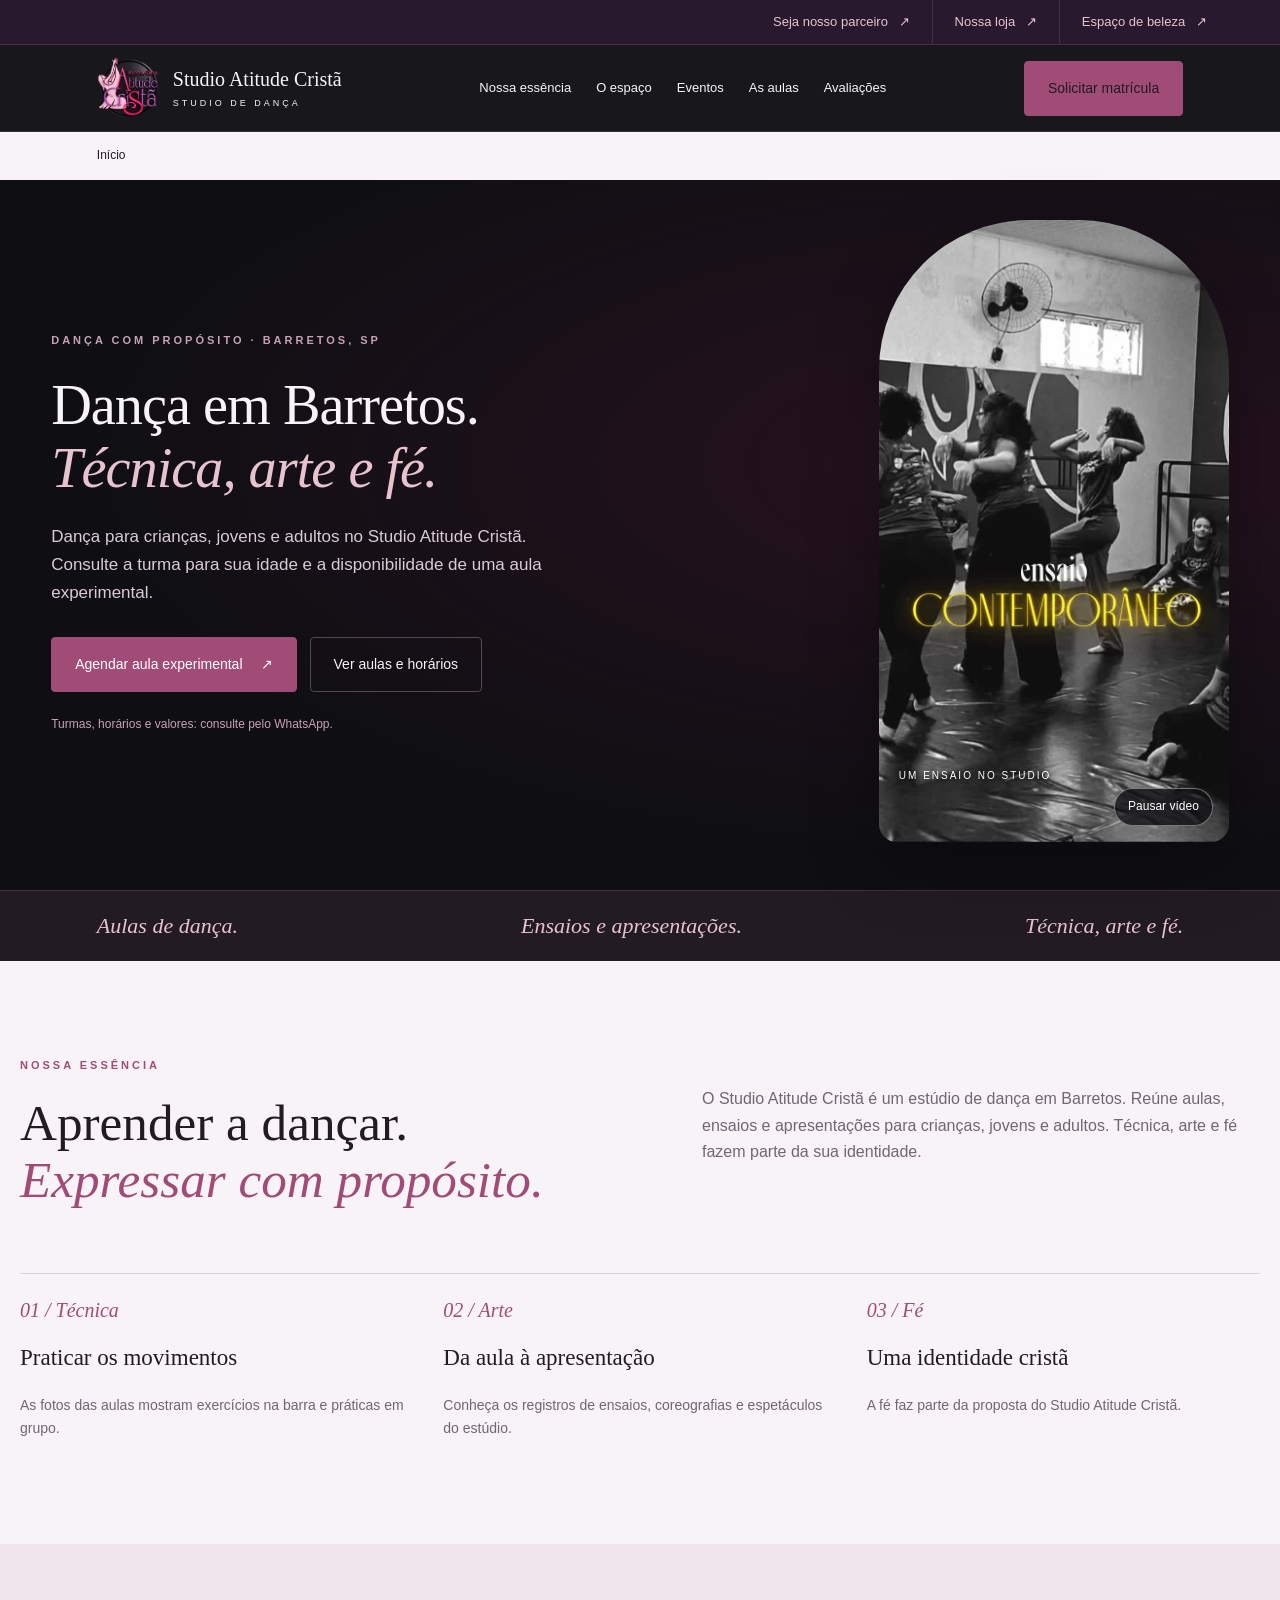
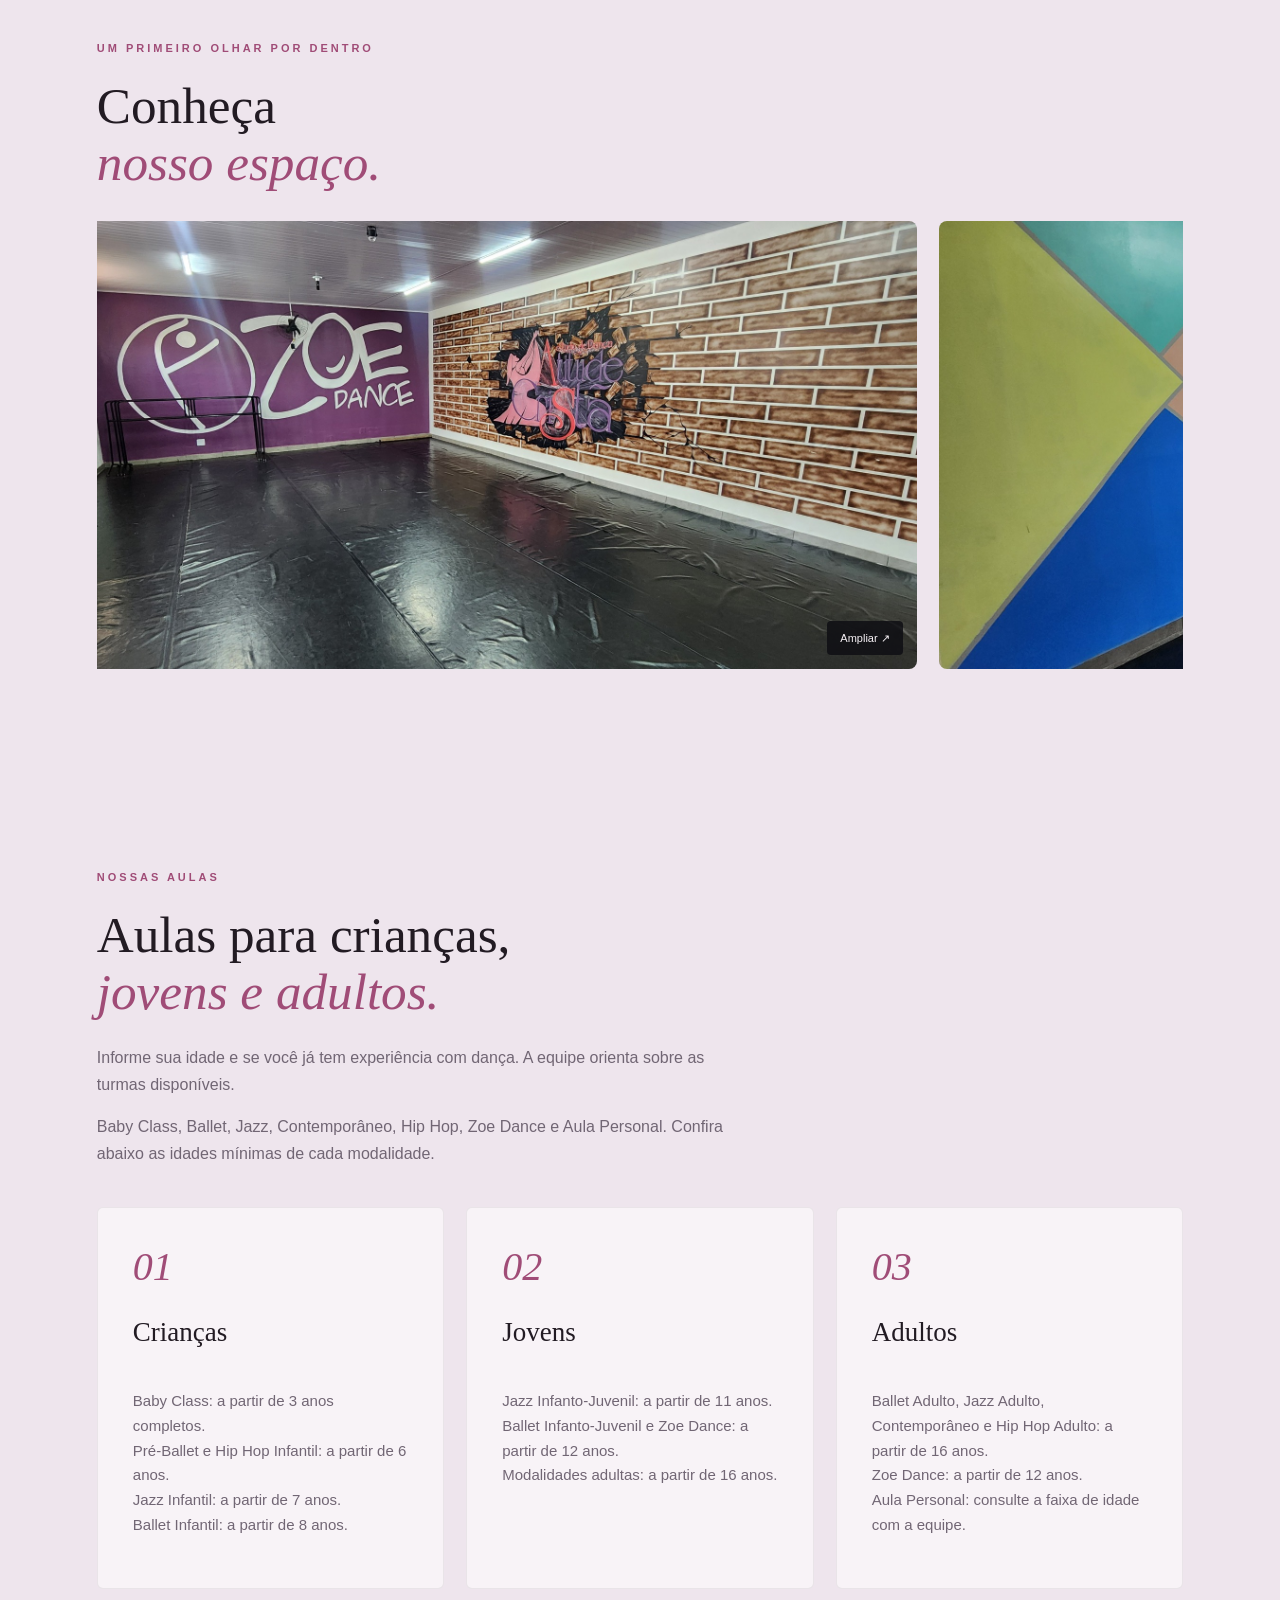
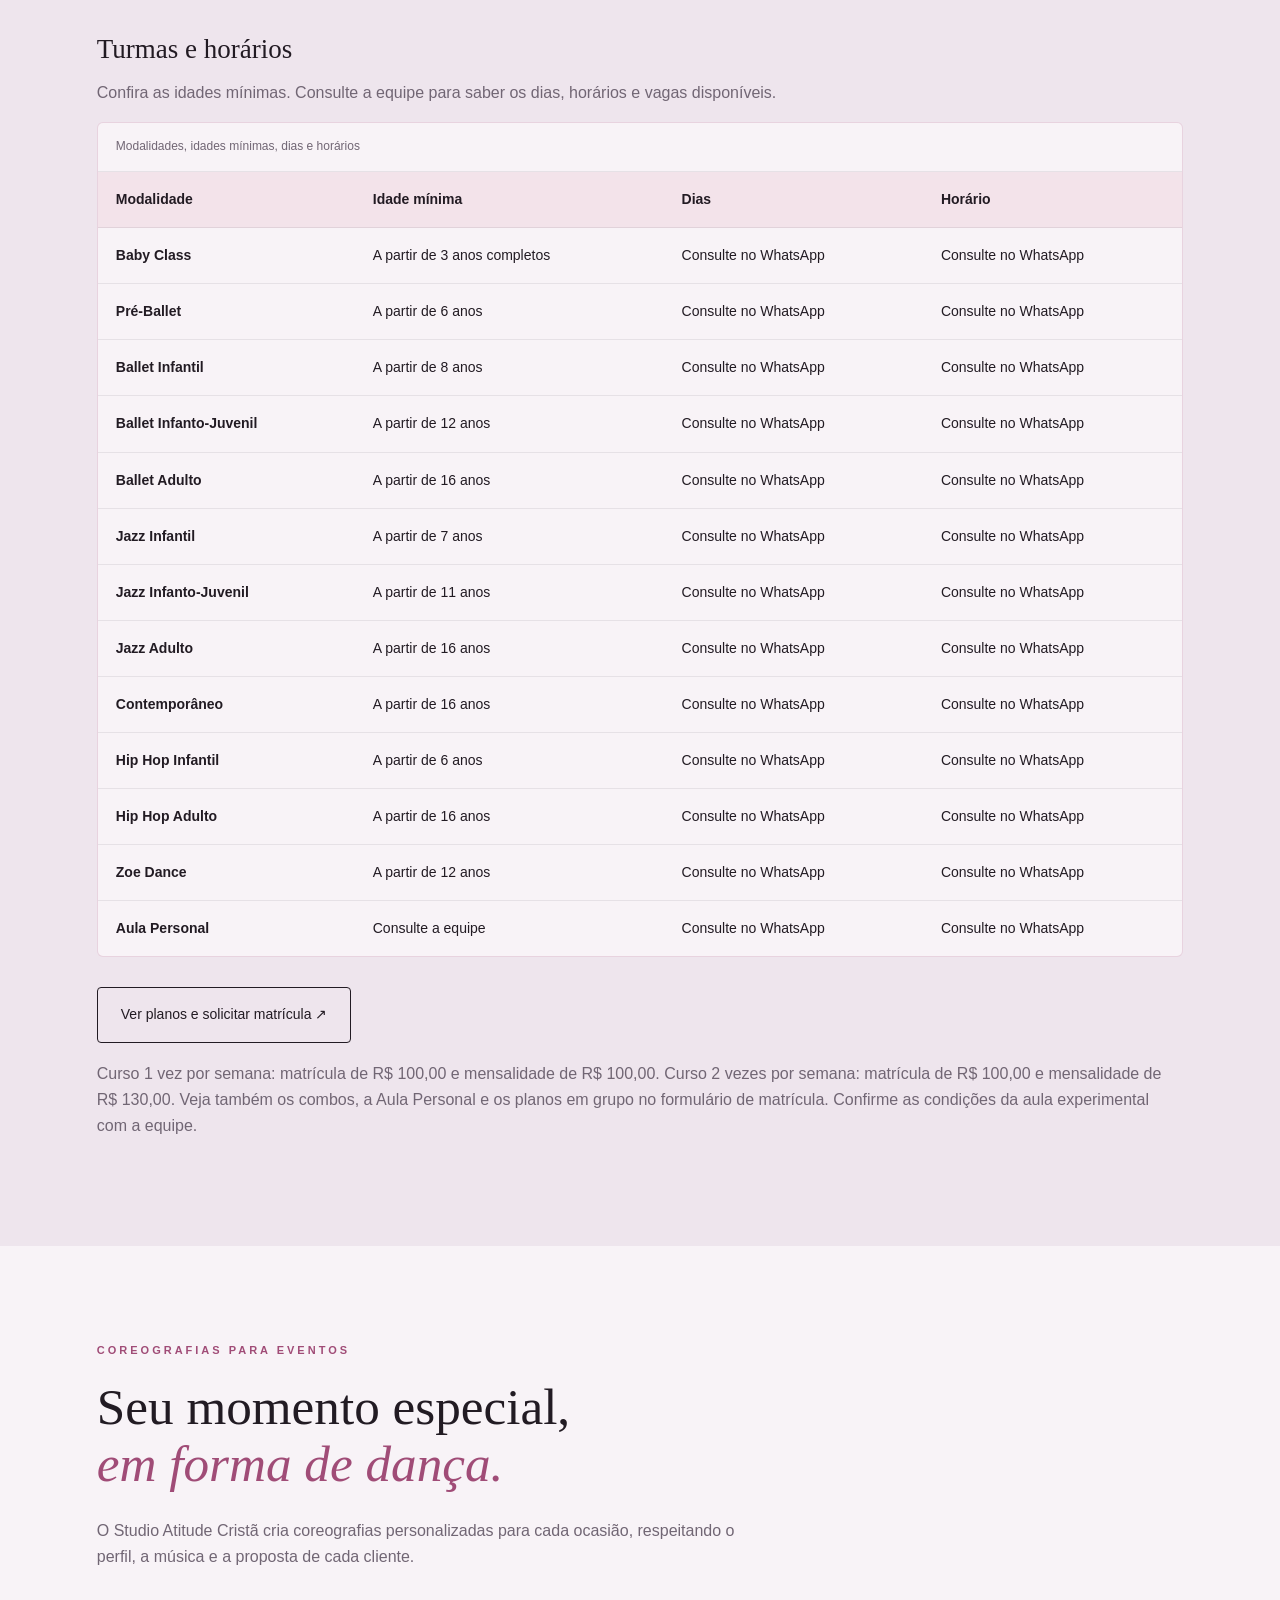
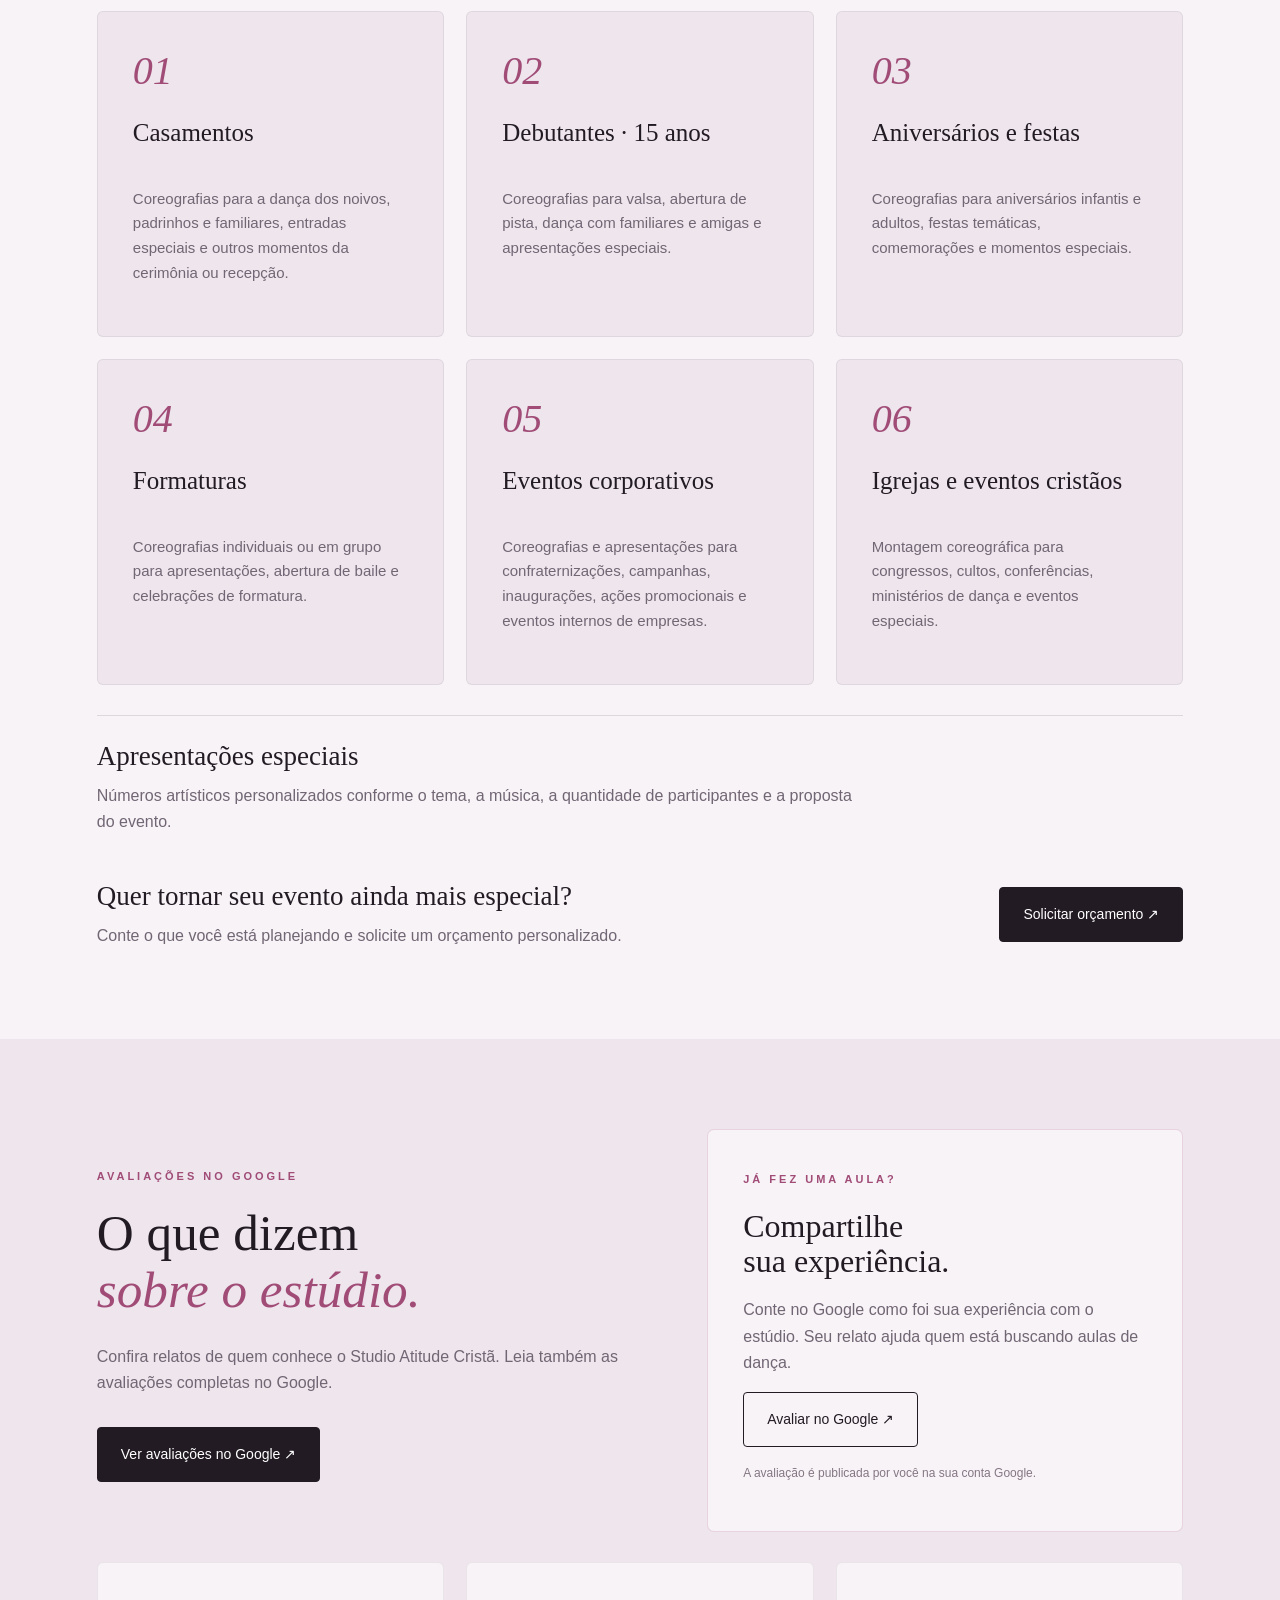
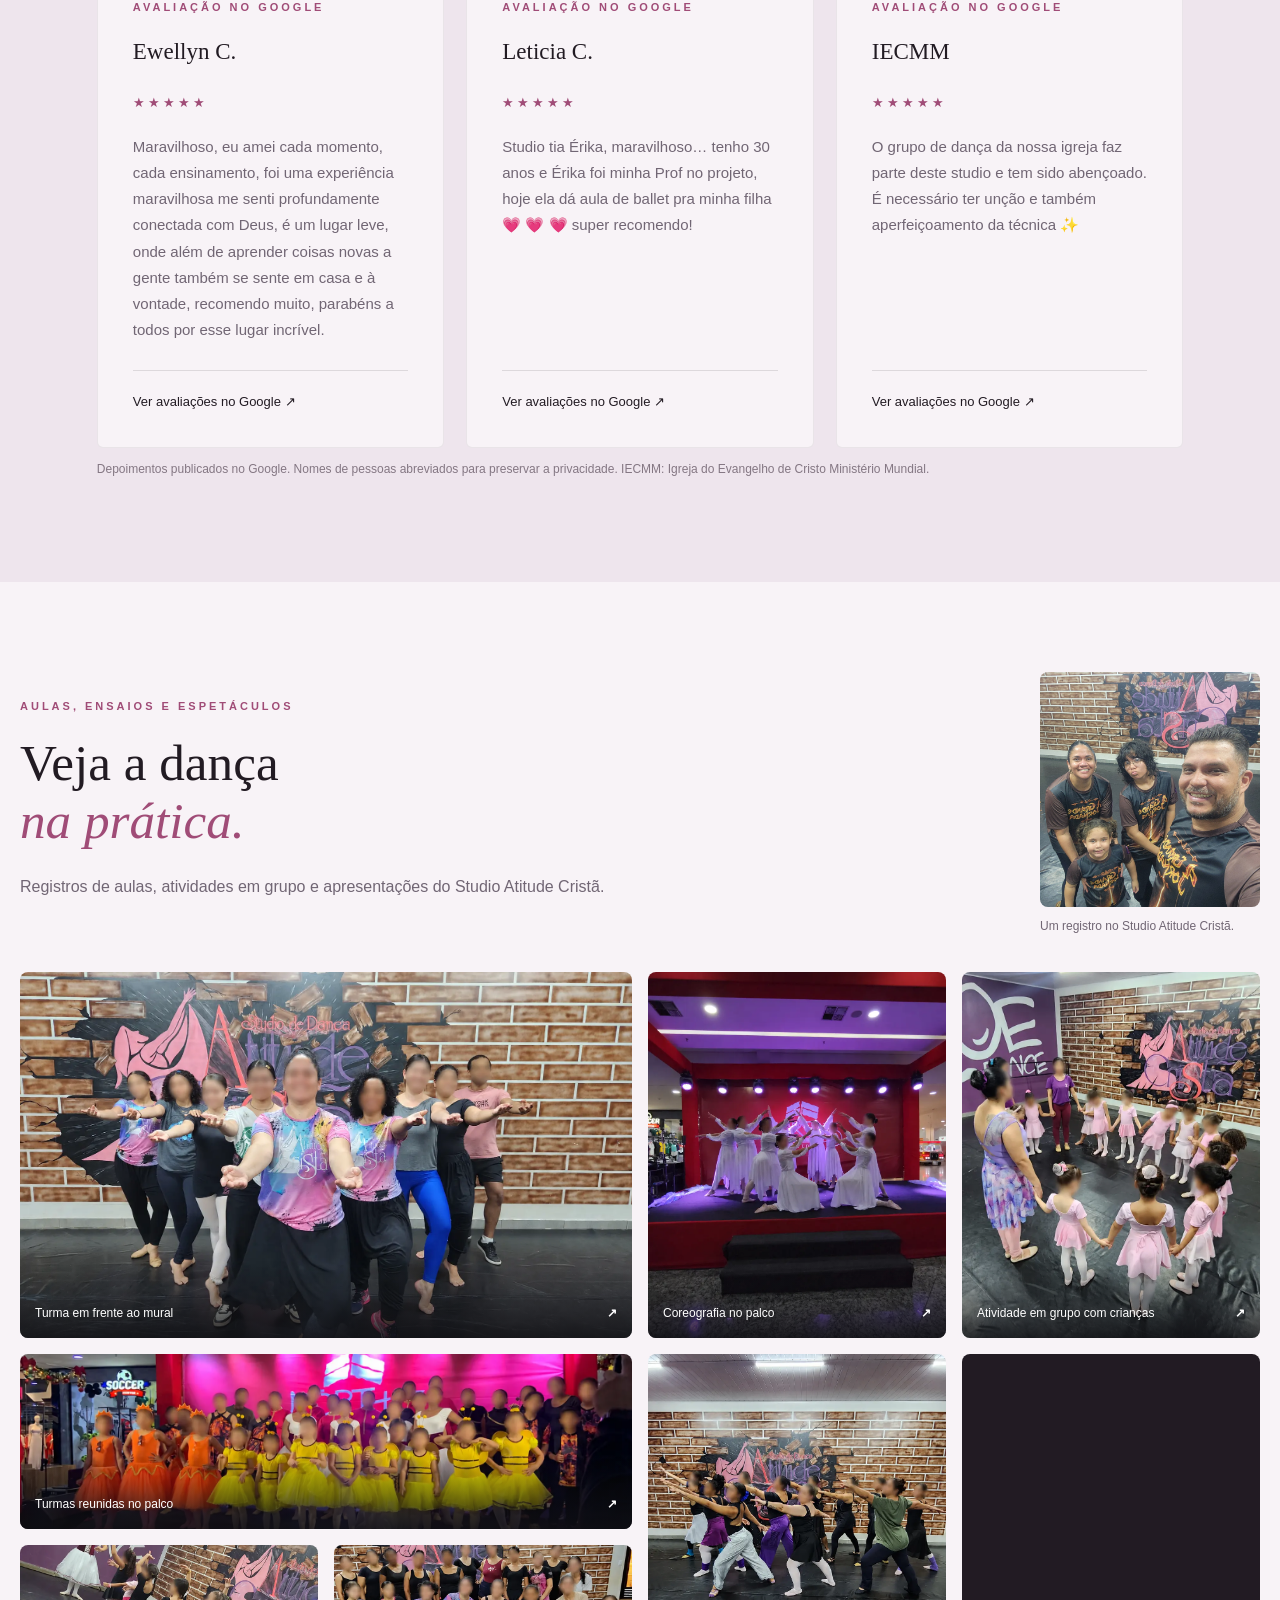
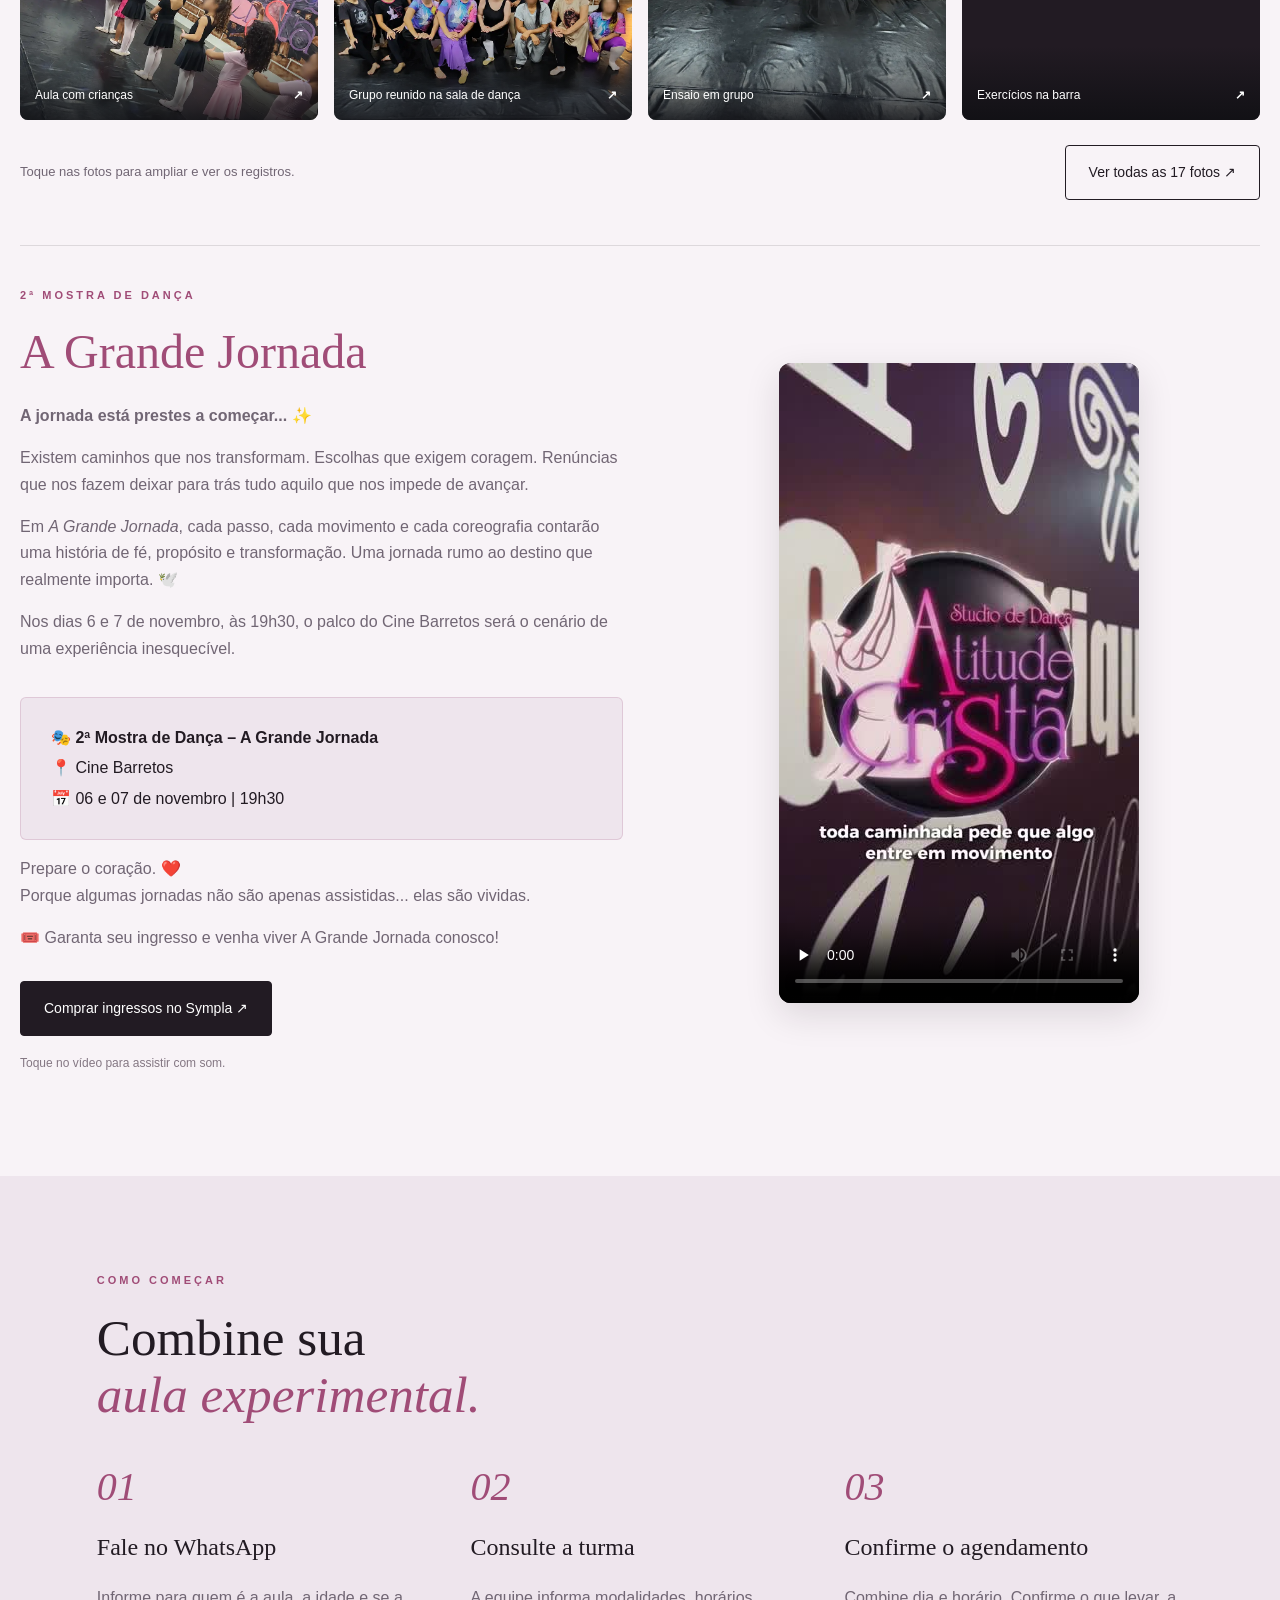
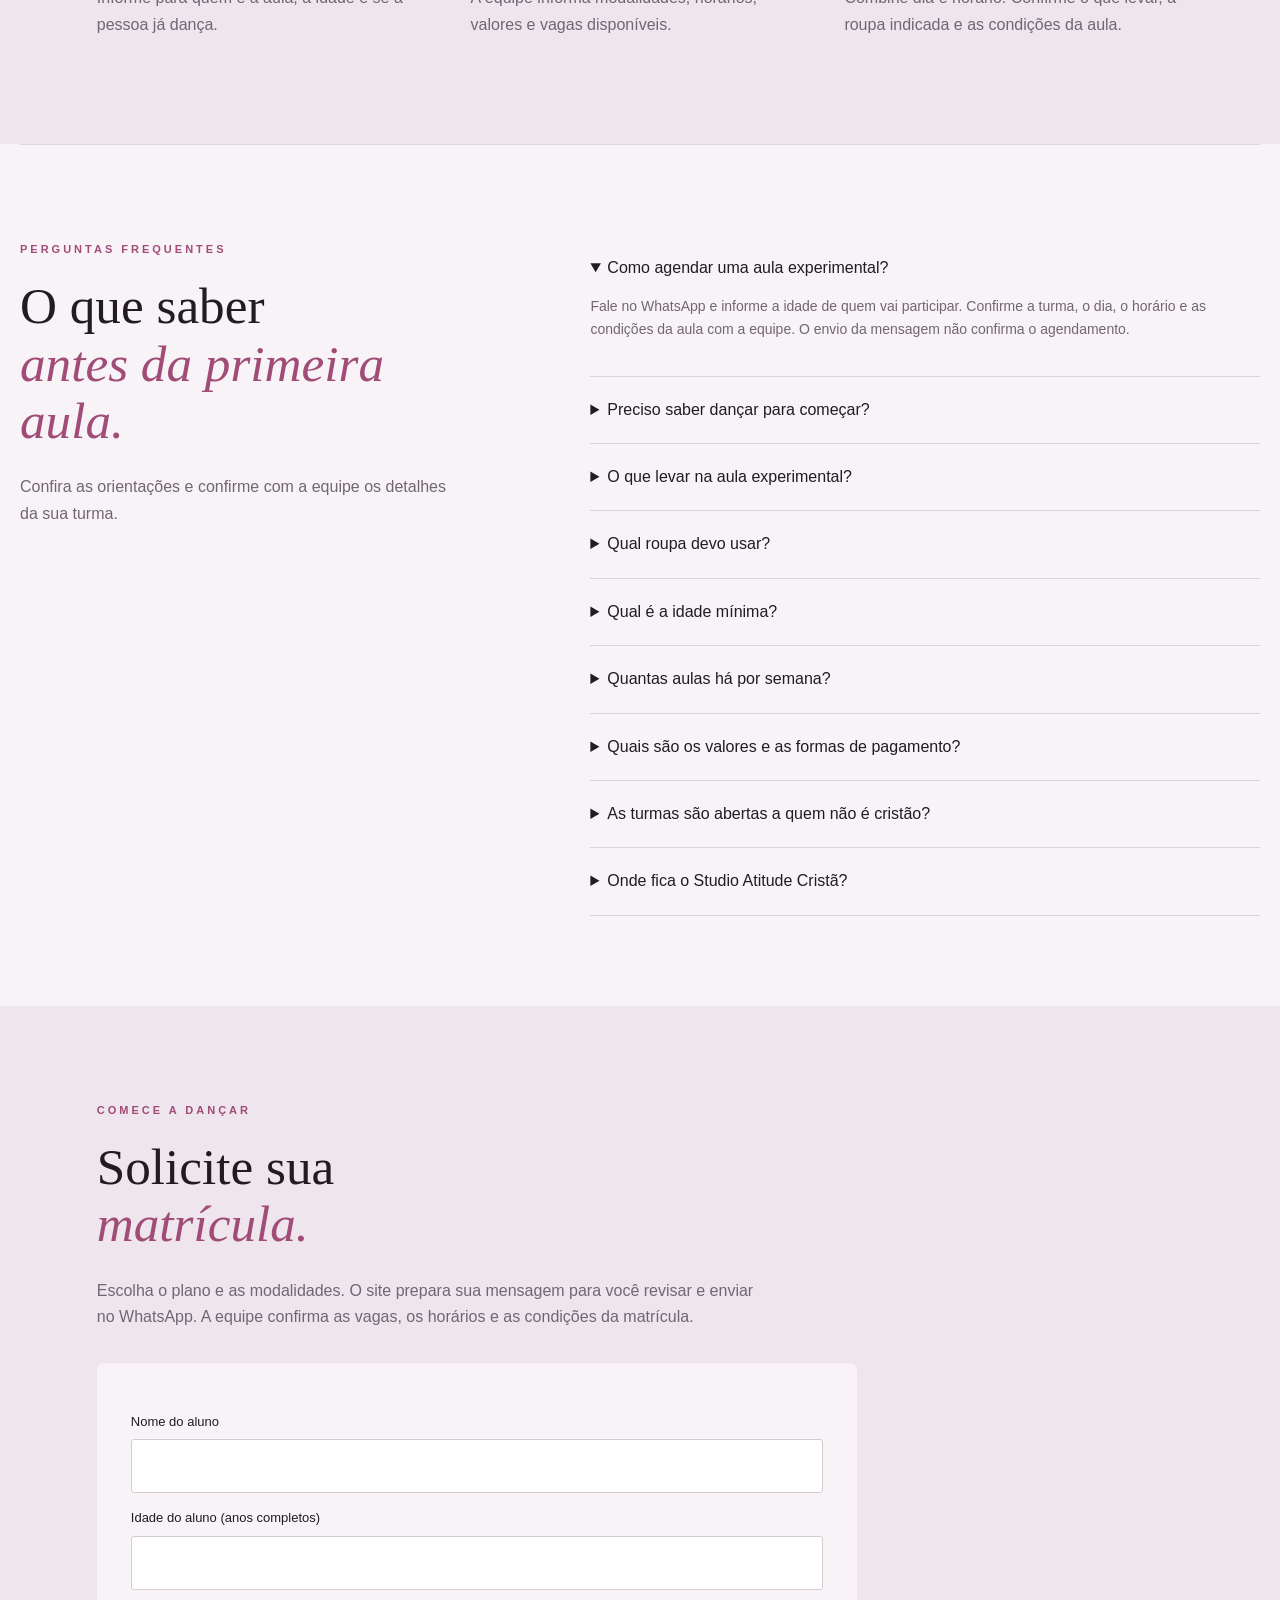
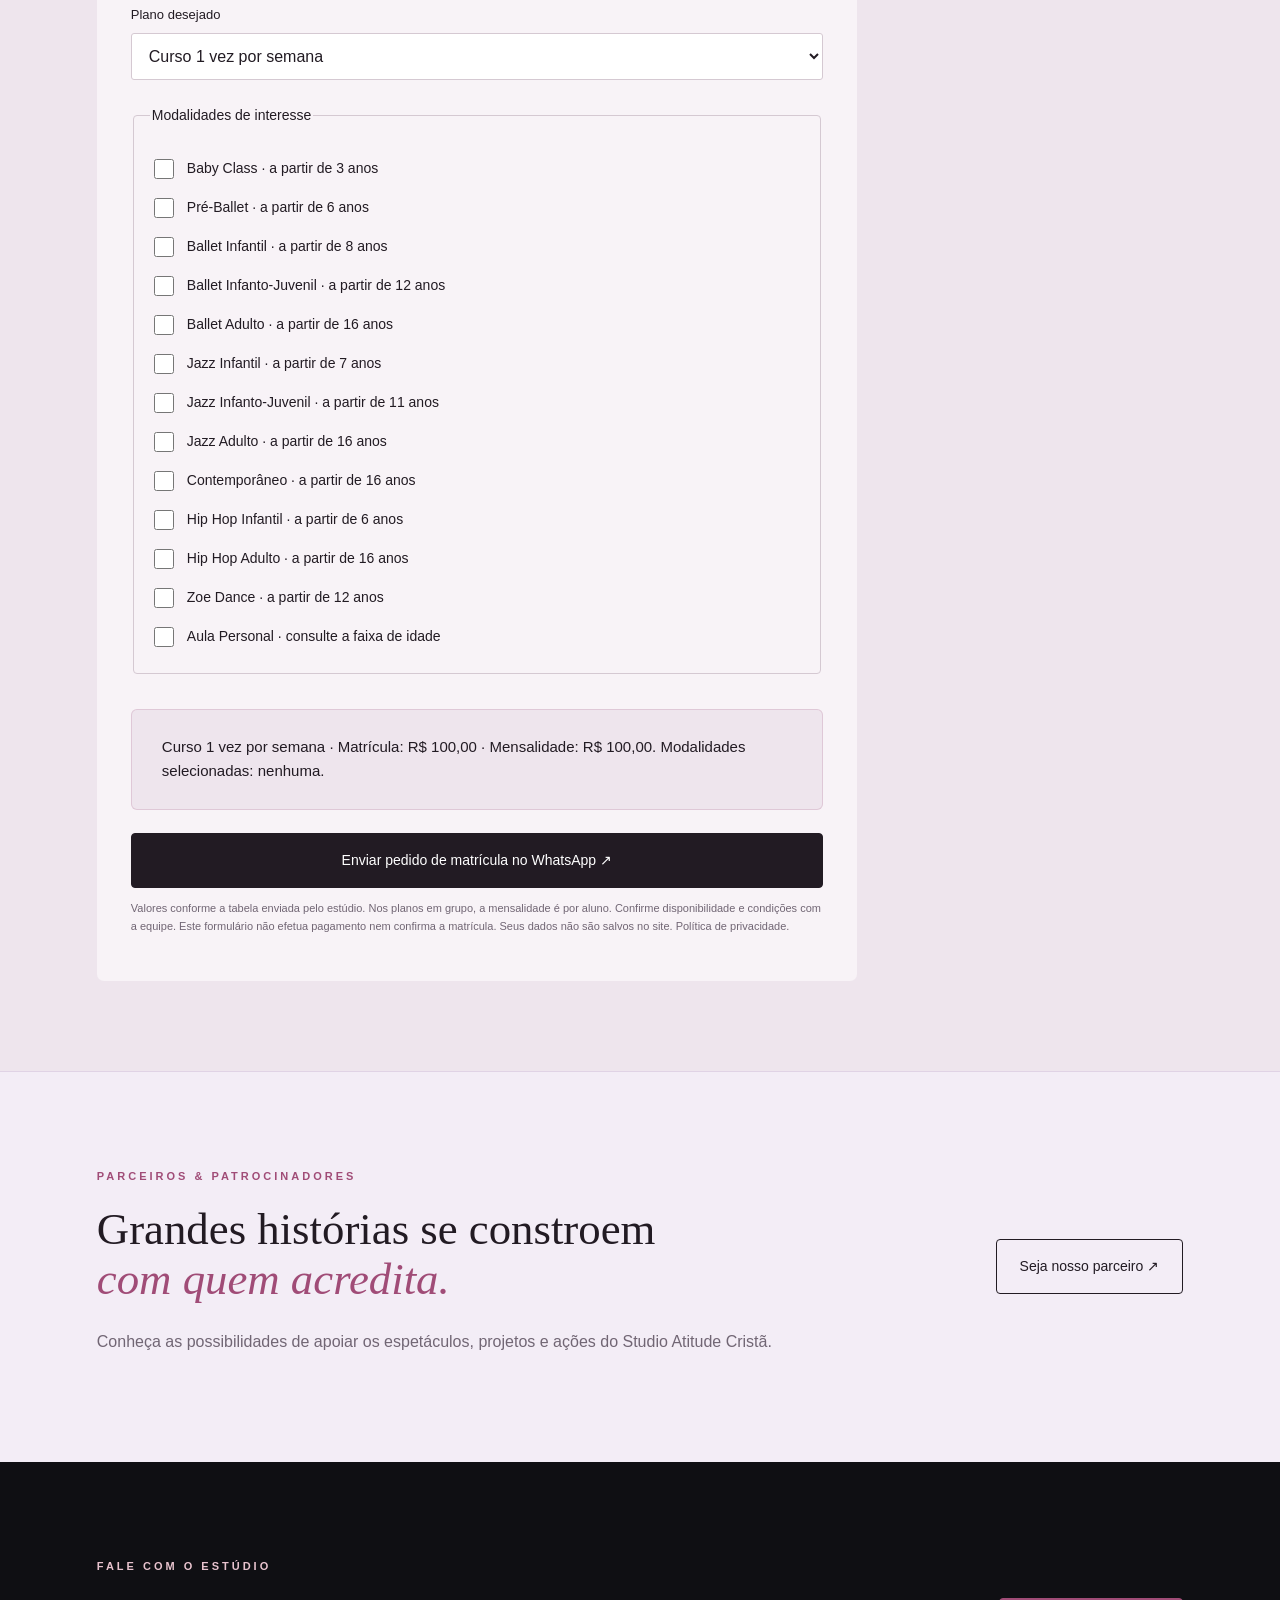
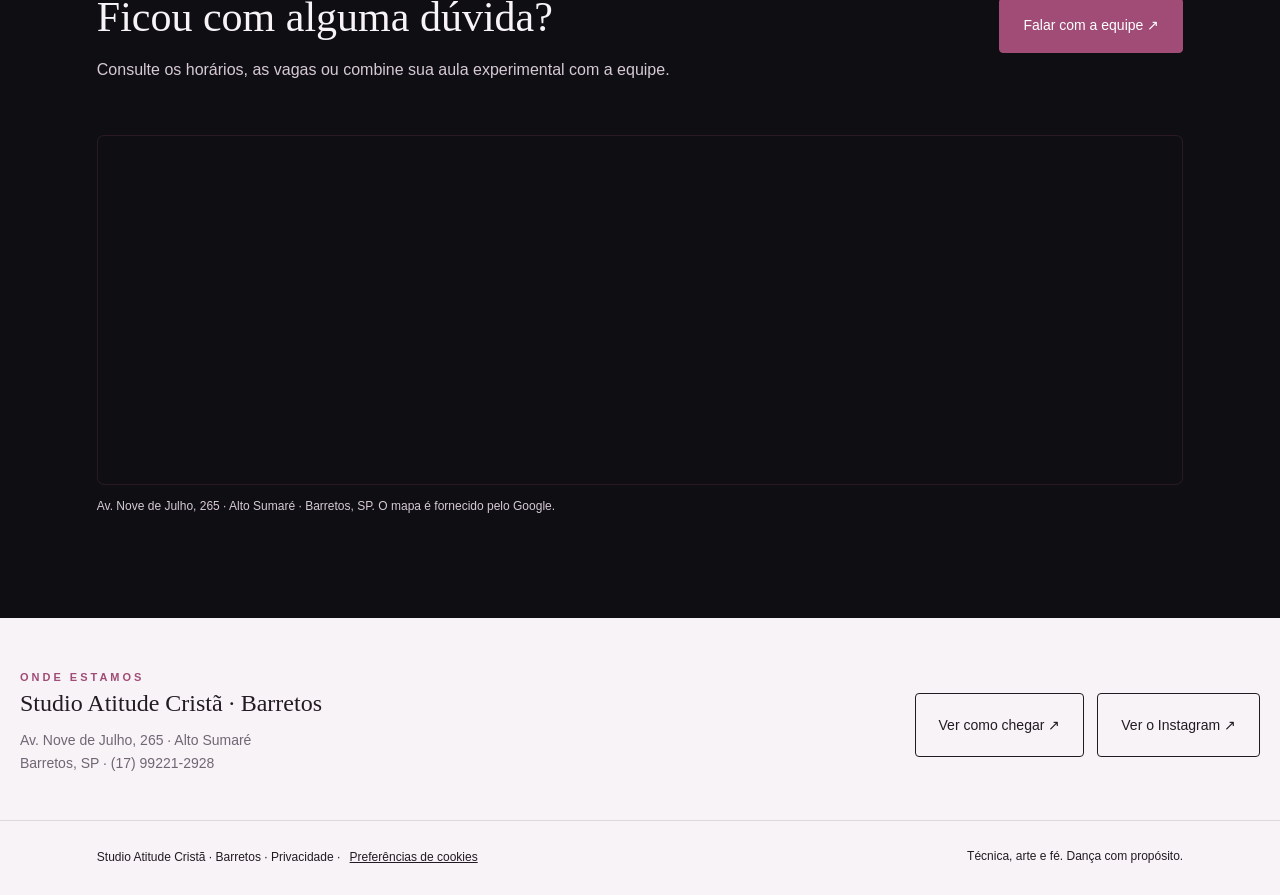
==== commit c952ae4f: "Link homepage Grande Jornada ticket button directly to Sympla" ====
--- a/index.html
+++ b/index.html
@@ -9,4 +9,4 @@
 .brand-logo{width:64px;height:64px;object-fit:contain;border-radius:7px;background:white}.logo-panel{background:#fff;display:flex;align-items:center;justify-content:center;min-height:555px;padding:32px 12px 50px}.hero-logo{width:100%;height:auto;max-width:440px;display:block}.logo-panel:before{border-color:#a04c7725}.logo-panel .art-label{left:0;right:0;text-align:center;color:#5a183a}.hero h1 em{color:#e8c3ce}@media(max-width:800px){.brand-logo{width:48px;height:48px}.logo-panel{min-height:390px}.hero-logo{max-width:350px}}
 .breadcrumbs{font-size:12px;padding-top:14px;padding-bottom:14px;background:#f8f3f7}.privacy-options{background:none;border:0;color:inherit;text-decoration:underline;cursor:pointer;font-size:inherit}.cookie-panel{position:fixed;bottom:85px;left:20px;max-width:420px;background:#f8f3f7;color:#221b23;padding:22px;border:1px solid #a04c77;border-radius:8px;box-shadow:0 8px 35px #0003;z-index:20}.cookie-panel p{font-size:13px}.cookie-panel button{margin:4px;font-size:12px;padding:10px}.cookie-panel[hidden]{display:none}@media(max-width:800px){body{padding-bottom:80px}.float{left:16px;right:16px;text-align:center;border-radius:5px}.cookie-panel{left:16px;right:16px;max-width:none}.foot{padding-bottom:12px}}.brand-logo{background:transparent}.logo-panel{background:transparent}.logo-panel:before{border:0}.logo-panel .art-label{color:#e8c3ce}.google-reviews{display:grid;grid-template-columns:1.1fr 1fr;gap:8%;align-items:center}.review-invite{background:var(--paper);border:1px solid #a04c7730;border-radius:7px;padding:35px}.review-invite h3{font-size:32px;margin:17px 0}.review-invite .note{font-size:12px;margin-top:17px}@media(max-width:800px){.google-reviews{grid-template-columns:1fr;gap:25px}.review-invite{padding:26px}}
 .space-section{background:#eee5ed}.space-heading{display:grid;grid-template-columns:1fr 1fr;gap:10%;align-items:center}.space-heading p{max-width:430px}.space-controls{display:flex;justify-content:space-between;align-items:center;margin:20px 0 14px;font-size:12px;color:#716674}.space-controls button,.viewer-frame button{border:1px solid #a04c7740;background:#f8f3f7;color:#221b23;border-radius:50%;width:45px;height:45px;cursor:pointer;font-size:22px;margin-left:6px}.space-track{display:flex;gap:22px;overflow-x:auto;scroll-snap-type:none;scroll-behavior:auto;padding:0 0 14px;scrollbar-width:thin;scrollbar-color:#a04c77 #eee5ed}.space-slide{flex:0 0 86%;margin:0;scroll-snap-align:start}.space-photo{position:relative;display:block;width:100%;padding:0;border:0;background:#221b23;cursor:zoom-in;border-radius:8px;overflow:hidden}.space-photo img{display:block;width:100%;height:clamp(260px,35vw,450px);object-fit:contain}.space-expand{position:absolute;right:14px;bottom:14px;padding:8px 13px;background:#0f0f13d9;color:#f8f3f7;border-radius:4px;font-size:11px}.space-slide figcaption{display:flex;justify-content:space-between;gap:10px;padding:14px 0;font-size:14px}.space-slide figcaption small{color:#a04c77}.space-bottom{display:flex;justify-content:space-between;align-items:center;gap:20px;margin-top:12px}.space-bottom p{font-size:12px}.space-viewer{background:#0f0f13;color:#f8f3f7;border:1px solid #a04c7760;border-radius:10px;padding:20px;width:min(1200px,96vw);max-width:96vw;max-height:94dvh}.space-viewer::backdrop{background:#000d}.viewer-close{display:block;margin-left:auto;background:transparent;color:#f8f3f7;border:1px solid #c6a1b8;border-radius:4px;padding:8px 15px;cursor:pointer}.viewer-frame{display:grid;grid-template-columns:46px minmax(0,1fr) 46px;gap:12px;align-items:center;margin-top:15px}.viewer-frame img{width:100%;height:70dvh;object-fit:contain}.viewer-frame button{margin:0}.space-viewer p{color:#e8c3ce;text-align:center;font-size:14px;margin:12px 0 0}@media(max-width:800px){.space-heading{grid-template-columns:1fr;gap:0}.space-slide{flex-basis:94%}.space-photo img{height:300px}.space-bottom{align-items:flex-start;flex-direction:column}.viewer-frame{grid-template-columns:32px minmax(0,1fr) 32px;gap:4px}.viewer-frame button{width:32px;height:32px;font-size:18px}.space-viewer{padding:12px}.viewer-frame img{height:65dvh}.space-heading h2{margin-bottom:10px}}@media(prefers-reduced-motion:reduce){.space-track{scroll-behavior:auto}}
-#space-play{font-size:16px}.space-controls>div{display:flex;gap:4px}.space-heading{display:block;margin-bottom:30px}.space-track{scrollbar-width:none}.space-track::-webkit-scrollbar{display:none}.space-landscape{flex:0 0 auto;width:calc(clamp(260px,35vw,450px) * var(--photo-ratio))}.space-landscape .space-photo img{object-fit:cover}@media(max-width:800px){.space-landscape{flex-basis:auto;width:calc(300px * var(--photo-ratio))}}.event-intro{display:grid;grid-template-columns:1fr 220px;gap:70px;align-items:center;margin-bottom:35px}.event-intro p{max-width:620px}.event-family{margin:0}.event-family img{width:100%;height:235px;display:block;object-fit:cover;object-position:center 42%;border-radius:8px}.event-family figcaption{font-size:12px;color:#716674;margin-top:10px}.event-grid{display:grid;grid-template-columns:repeat(4,minmax(0,1fr));grid-auto-rows:175px;gap:16px}.event-photo{position:relative;padding:0;border:0;border-radius:8px;overflow:hidden;cursor:zoom-in;background:#221b23;color:#fff;text-align:left}.event-photo img{display:block;width:100%;height:100%;object-fit:cover;transition:transform .35s}.event-photo:hover img{transform:scale(1.025)}.event-photo span{position:absolute;bottom:0;left:0;right:0;padding:40px 15px 14px;background:linear-gradient(transparent,#0f0f13d9);font-size:12px}.event-photo b{float:right}.event-photo-15{grid-column:span 2;grid-row:span 2}.event-photo-4,.event-photo-6,.event-photo-10,.event-photo-13{grid-row:span 2}.event-photo-1{grid-column:span 2}.event-bottom{display:flex;justify-content:space-between;align-items:center;gap:20px;margin-top:25px}.event-bottom p{font-size:13px}.event-photo:focus-visible{outline:3px solid #a04c77;outline-offset:4px}@media(max-width:800px){.event-intro{grid-template-columns:1fr;gap:20px}.event-family{max-width:240px}.event-family img{height:245px}.event-grid{grid-template-columns:repeat(2,minmax(0,1fr));grid-auto-rows:155px;gap:10px}.event-bottom{align-items:flex-start;flex-direction:column}}@media(prefers-reduced-motion:reduce){.event-photo img{transition:none}}.content-note{margin-top:35px;padding:25px 30px;border:1px solid #a04c7730;border-radius:6px;background:#eee5ed}.content-note h3{font-size:25px;margin:0 0 14px}.content-note p{margin:10px 0}.schedule{margin-top:45px}.schedule h3{margin-bottom:12px}.table-scroll{overflow-x:auto;border:1px solid #a04c7730;border-radius:6px;background:var(--paper)}.schedule table{width:100%;border-collapse:collapse;min-width:620px;text-align:left;font-size:14px}.schedule caption{text-align:left;padding:14px 18px;font-size:12px;color:#716674}.schedule th,.schedule td{padding:16px 18px;border-top:1px solid #221b2315;vertical-align:top}.schedule thead{background:#e8c3ce55}.review-rating{color:#a04c77!important;font-size:13px!important}.review-models{margin-top:30px}.review-template h3{font-size:23px}.responsible-info h3{font-size:26px;margin-top:0}.responsible-info p{margin-top:16px}.video-slot{display:grid;grid-template-columns:1fr 1fr;gap:35px;align-items:center;margin-top:45px;padding-top:35px;border-top:1px solid #221b2320}.video-slot h3{font-size:27px}.video-placeholder{aspect-ratio:16/9;background:#eee5ed;border:1px dashed #a04c7760;border-radius:7px;padding:25px;display:flex;flex-direction:column;justify-content:center;align-items:center;text-align:center}.video-placeholder span{font:26px Georgia}.video-placeholder small{display:block;margin-top:14px;color:#716674}.map-block{padding-top:35px;padding-bottom:0}.map-block iframe{display:block;width:100%;height:350px;border:1px solid #a04c7730;border-radius:7px}.fill-field{font-size:13px}.nav .brand strong{font-size:20px}@media(max-width:800px){.video-slot{grid-template-columns:1fr;gap:20px}.content-note{padding:22px}.map-block iframe{height:300px}.nav .brand strong{font-size:16px}}@media(max-width:500px){.nav{gap:10px}.nav>.btn{max-width:130px;text-align:center;font-size:11px;padding:10px}.nav .brand strong{font-size:14px}.brand{gap:8px}.brand small{letter-spacing:1px}}@media(max-width:360px){.nav>.btn{max-width:108px}.brand-logo{width:40px;height:40px}.nav .brand strong{font-size:12px}} .enrollment{max-width:760px;margin-top:32px}.enrollment fieldset{border:1px solid #d5c9d2;border-radius:4px;margin-top:24px;padding:16px}.enrollment legend{font-size:14px}.course-choice{display:flex;gap:10px;align-items:start;font-size:14px}.course-choice input{width:20px;height:20px;flex-shrink:0;margin-top:2px}.enrollment #enrollment-error{color:#9c2344;font-size:14px}.enrollment #enrollment-summary{font-size:15px}.enrollment [hidden]{display:none} .studio-video-frame{width:100%;max-width:360px;justify-self:center;border-radius:12px;overflow:hidden;background:#0f0f13;box-shadow:0 12px 35px #221b2320}.studio-video{display:block;width:100%;height:auto;aspect-ratio:9/16;object-fit:contain}@media(max-width:800px){.studio-video-frame{max-width:340px}} .event-video-copy h3{font-size:clamp(32px,4vw,48px);color:var(--gold);margin:18px 0 24px}.event-video-copy .content-note{line-height:1.9} .review-template blockquote{margin:8px 0 26px;font-size:15px;line-height:1.75;color:#716674;flex:1}.review-template .review-rating{flex:0;color:var(--gold);letter-spacing:3px;font-size:20px;margin:4px 0 12px}.review-template a{margin-top:auto} .hero{max-width:1380px;padding-left:4%;padding-right:4%;grid-template-columns:1.25fr .75fr;gap:6%;padding-top:40px;padding-bottom:48px}.hero h1{font-size:clamp(38px,4.4vw,62px);line-height:1.12;letter-spacing:-1px}.hero p{max-width:510px}.hero-media{position:relative;justify-self:end;width:100%;max-width:350px;aspect-ratio:9/16;overflow:hidden;border-radius:150px 150px 18px 18px;background:#221b23;box-shadow:0 20px 70px #0005}.hero-media video{display:block;width:100%;height:100%;object-fit:contain}.hero-logo-intro{position:absolute;inset:0;display:grid;place-items:center;background:radial-gradient(circle,#442338,#17121b 75%);z-index:2;transition:opacity 1.1s ease,transform 1.4s cubic-bezier(.2,.7,.2,1),filter 1s ease}.hero-logo-intro img{width:88%;height:auto;filter:drop-shadow(0 0 24px #e8c3ce44)}.hero-media.is-revealed .hero-logo-intro{opacity:0;transform:scale(1.12);filter:blur(12px);pointer-events:none}.hero-media-label{position:absolute;bottom:58px;left:20px;font-size:10px;letter-spacing:2px;color:white;text-shadow:0 1px 5px #000}.hero-video-toggle{position:absolute;bottom:16px;right:16px;z-index:3;background:#0f0f13c9;color:white;border:1px solid #ffffff66;border-radius:30px;padding:8px 13px;font-size:12px;cursor:pointer}@media(max-width:800px){.hero{grid-template-columns:1fr;padding-left:6%;padding-right:6%;gap:28px}.hero h1{font-size:clamp(32px,6.8vw,46px)}.hero-media{justify-self:center;max-width:300px;border-radius:110px 110px 14px 14px}}@media(prefers-reduced-motion:reduce){.hero-logo-intro{display:none}.hero-media video{object-fit:contain}}.float{display:none}.final-contact{display:flex;align-items:center;justify-content:space-between;gap:28px}.final-contact h2{font-size:clamp(30px,3.4vw,42px);margin-bottom:14px}.final-contact p{max-width:600px}.final-contact>.btn{flex-shrink:0;background:var(--gold);border-color:var(--gold)}@media(max-width:800px){.float{display:block}.final-contact{flex-direction:column;align-items:flex-start}} .choreography{background:var(--paper)}.choreography .card{background:#eee5ed}.choreography .card h3{font-size:25px}.choreography-special{margin-top:30px;padding:25px 0;border-top:1px solid #221b2320}.choreography-special h3{margin:0 0 12px}.choreography-special p{max-width:760px;margin:0}.choreography-cta{display:flex;align-items:center;justify-content:space-between;gap:28px;padding-top:20px}.choreography-cta h3{margin:0 0 12px}.choreography-cta p{margin:0}.choreography-cta>.btn{flex-shrink:0}@media(max-width:800px){.choreography-cta{flex-direction:column;align-items:flex-start}} .partner-invitation{background:#f3edf6;border-top:1px solid #e0d3e5}.partner-invitation>.wrap{display:flex;align-items:center;justify-content:space-between;gap:35px}.partner-invitation h2{font-size:clamp(30px,3.5vw,46px)}.partner-invitation .btn{flex-shrink:0}@media(max-width:800px){.partner-invitation>.wrap{flex-direction:column;align-items:flex-start}} </style><link rel="canonical" href="https://studio-atitude-crista.playerfortnitemm.chatgpt.site/"><meta property="og:type" content="website"><meta property="og:locale" content="pt_BR"><meta property="og:title" content="Studio Atitude Cristã — Dança com propósito em Barretos"><meta property="og:description" content="Técnica, arte e fé. Aulas de dança em Barretos para crianças, jovens e adultos. Consulte turmas e aula experimental pelo WhatsApp."><meta property="og:url" content="https://studio-atitude-crista.playerfortnitemm.chatgpt.site/"><meta property="og:image" content="https://studio-atitude-crista.playerfortnitemm.chatgpt.site/assets/logo-atitude-crista.png"><meta property="og:image:width" content="1080"><meta property="og:image:height" content="1080"><meta property="og:image:alt" content="Logo do Studio Atitude Cristã"><meta name="twitter:card" content="summary_large_image"><link rel="icon" href="/assets/logo-atitude-crista.png"><script type="application/ld+json">{"@context": "https://schema.org", "@type": "LocalBusiness", "name": "Studio Atitude Cristã", "url": "https://studio-atitude-crista.playerfortnitemm.chatgpt.site", "image": "https://studio-atitude-crista.playerfortnitemm.chatgpt.site/assets/logo-atitude-crista.png", "telephone": "+5517992212928", "description": "Studio de dança com princípios cristãos em Barretos.", "address": {"@type": "PostalAddress", "streetAddress": "Avenida Nove de Julho, 265", "addressLocality": "Barretos", "addressRegion": "SP", "postalCode": "14781-020", "addressCountry": "BR"}, "sameAs": ["https://www.instagram.com/studiodedancaac/"], "hasMap": "https://www.google.com/maps/search/?api=1&query=Studio+Atitude+Crista+Barretos"}</script><link rel="stylesheet" href="/assets/studio-destinations.css"></head><body><nav class="studio-destinations" aria-label="Explore o Studio"><div><a href="/parceiros/" data-transition>Seja nosso parceiro <span aria-hidden="true">↗</span></a><a href="/loja/" data-transition>Nossa loja <span aria-hidden="true">↗</span></a><a href="/espaco-de-beleza/" data-transition>Espaço de beleza <span aria-hidden="true">↗</span></a></div></nav><header><div class="wrap nav"><a href="#inicio" class="brand" aria-label="Studio Atitude Cristã, início"><img class="brand-logo" src="assets/logo-atitude-crista-transparente.png" alt="" width="64" height="64"><span><strong>Studio Atitude Cristã</strong><small>STUDIO DE DANÇA</small></span></a><nav class="links" aria-label="Menu principal"><a href="#essencia">Nossa essência</a><a href="#espaco">O espaço</a><a href="#coreografias-eventos">Eventos</a><a href="#aulas">As aulas</a><a href="#avaliacoes">Avaliações</a></nav><a class="btn outline" href="#matricula">Solicitar matrícula</a></div></header><main><nav class="wrap breadcrumbs" aria-label="Caminho de navegação"><span aria-current="page">Início</span></nav><section class="wrap hero" id="inicio"><div><span class="eyebrow">Dança com propósito · Barretos, SP</span><h1>Dança em Barretos.<br><em>Técnica, arte e fé.</em></h1><p>Dança para crianças, jovens e adultos no Studio Atitude Cristã. Consulte a turma para sua idade e a disponibilidade de uma aula experimental.</p><div class="actions"><a class="btn" href="https://wa.me/5517992212928?text=Ol%C3%A1%21%20Gostaria%20de%20agendar%20uma%20aula%20experimental%20do%20Studio%20Atitude%20Crist%C3%A3." target="_blank" rel="noopener">Agendar aula experimental <span>↗</span></a><a class="btn outline" href="#aulas">Ver aulas e horários</a></div><span class="note">Turmas, horários e valores: consulte pelo WhatsApp.</span></div><div class="hero-media" id="hero-media"><video id="hero-video" muted loop playsinline autoplay preload="auto" poster="/assets/hero-ensaio.jpg" aria-label="Ensaio de dança contemporânea no Studio Atitude Cristã"><source src="/assets/hero-ensaio.mp4" type="video/mp4"></video><div class="hero-logo-intro" aria-hidden="true"><img src="/assets/logo-atitude-crista-transparente.png" alt="" width="1080" height="1080"></div><span class="hero-media-label">UM ENSAIO NO STUDIO</span><button class="hero-video-toggle" id="hero-video-toggle" type="button" aria-label="Pausar vídeo">Pausar vídeo</button></div></section><div class="strip"><div class="wrap"><span>Aulas de dança.</span><span>Ensaios e apresentações.</span><span>Técnica, arte e fé.</span></div></div><section class="wrap section" id="essencia"><div class="intro"><div><span class="eyebrow">Nossa essência</span><h2>Aprender a dançar.<br><em>Expressar com propósito.</em></h2></div><p>O Studio Atitude Cristã é um estúdio de dança em Barretos. Reúne aulas, ensaios e apresentações para crianças, jovens e adultos. Técnica, arte e fé fazem parte da sua identidade.</p></div><div class="values"><div><span>01 / Técnica</span><h3>Praticar os movimentos</h3><p>As fotos das aulas mostram exercícios na barra e práticas em grupo.</p></div><div><span>02 / Arte</span><h3>Da aula à apresentação</h3><p>Conheça os registros de ensaios, coreografias e espetáculos do estúdio.</p></div><div><span>03 / Fé</span><h3>Uma identidade cristã</h3><p>A fé faz parte da proposta do Studio Atitude Cristã.</p></div></div></section><section class="space-section section" id="espaco"><div class="wrap"><div class="space-heading"><div><span class="eyebrow">Um primeiro olhar por dentro</span><h2>Conheça<br><em>nosso espaço.</em></h2></div></div><div class="space-track" id="space-track" tabindex="0" role="region" aria-label="Fotos do espaço do estúdio"><figure class="space-slide space-landscape" style="--photo-ratio:2.164905"><button class="space-photo" type="button" data-photo="0" aria-label="Ampliar foto: Sala de dança - painel Zoe Dance"><img src="assets/espaco-1.jpeg" alt="Sala de dança com espelhos, barras e painel Zoe Dance." width="2048" height="946" loading="lazy" decoding="async"><span class="space-expand" aria-hidden="true">Ampliar ↗</span></button></figure><figure class="space-slide space-landscape" style="--photo-ratio:2.164905"><button class="space-photo" type="button" data-photo="1" aria-label="Ampliar foto: Sala de dança - parede colorida"><img src="assets/espaco-2.jpeg" alt="Sala de dança com parede geométrica colorida e espelhos." width="2048" height="946" loading="lazy" decoding="async"><span class="space-expand" aria-hidden="true">Ampliar ↗</span></button></figure><figure class="space-slide space-landscape" style="--photo-ratio:2.164905"><button class="space-photo" type="button" data-photo="2" aria-label="Ampliar foto: Recepção"><img src="assets/espaco-3.jpeg" alt="Recepção do Studio Atitude Cristã, com balcão e decoração." width="2048" height="946" loading="lazy" decoding="async"><span class="space-expand" aria-hidden="true">Ampliar ↗</span></button></figure><figure class="space-slide space-landscape" style="--photo-ratio:1.333333"><button class="space-photo" type="button" data-photo="3" aria-label="Ampliar foto: Fachada do estúdio"><img src="assets/espaco-4.jpeg" alt="Fachada roxa do Studio de Dança Atitude Cristã." width="2048" height="1536" loading="lazy" decoding="async"><span class="space-expand" aria-hidden="true">Ampliar ↗</span></button></figure><figure class="space-slide"><button class="space-photo" type="button" data-photo="4" aria-label="Ampliar foto: Área de espera"><img src="assets/espaco-5.jpeg" alt="Área de espera do estúdio com sofás, cadeiras e televisão." width="1153" height="2048" loading="lazy" decoding="async"><span class="space-expand" aria-hidden="true">Ampliar ↗</span></button></figure></div></div></section><dialog id="space-viewer" class="space-viewer" aria-label="Fotos ampliadas do estúdio"><button type="button" class="viewer-close" aria-label="Fechar foto ampliada">Fechar ×</button><div class="viewer-frame"><button type="button" class="viewer-prev" aria-label="Foto anterior">←</button><img id="viewer-image" alt=""><button type="button" class="viewer-next" aria-label="Próxima foto">→</button></div><p id="viewer-caption" aria-live="polite"></p></dialog><section class="audience section" id="aulas"><div class="wrap"><div class="heading"><span class="eyebrow">Nossas aulas</span><h2>Aulas para crianças,<br><em>jovens e adultos.</em></h2><p>Informe sua idade e se você já tem experiência com dança. A equipe orienta sobre as turmas disponíveis.</p><p>Baby Class, Ballet, Jazz, Contemporâneo, Hip Hop, Zoe Dance e Aula Personal. Confira abaixo as idades mínimas de cada modalidade.</p></div><div class="cards"><article class="card"><span class="num">01</span><h3>Crianças</h3><p>Baby Class: a partir de 3 anos completos.<br>Pré-Ballet e Hip Hop Infantil: a partir de 6 anos.<br>Jazz Infantil: a partir de 7 anos.<br>Ballet Infantil: a partir de 8 anos.</p></article><article class="card"><span class="num">02</span><h3>Jovens</h3><p>Jazz Infanto-Juvenil: a partir de 11 anos.<br>Ballet Infanto-Juvenil e Zoe Dance: a partir de 12 anos.<br>Modalidades adultas: a partir de 16 anos.</p></article><article class="card"><span class="num">03</span><h3>Adultos</h3><p>Ballet Adulto, Jazz Adulto, Contemporâneo e Hip Hop Adulto: a partir de 16 anos.<br>Zoe Dance: a partir de 12 anos.<br>Aula Personal: consulte a faixa de idade com a equipe.</p></article></div><div class="schedule"><h3>Turmas e horários</h3><p>Confira as idades mínimas. Consulte a equipe para saber os dias, horários e vagas disponíveis.</p><div class="table-scroll" tabindex="0" role="region" aria-label="Tabela de turmas e horários"><table><caption>Modalidades, idades mínimas, dias e horários</caption><thead><tr><th scope="col">Modalidade</th><th scope="col">Idade mínima</th><th scope="col">Dias</th><th scope="col">Horário</th></tr></thead><tbody><tr><th scope="row">Baby Class</th><td>A partir de 3 anos completos</td><td>Consulte no WhatsApp</td><td>Consulte no WhatsApp</td></tr><tr><th scope="row">Pré-Ballet</th><td>A partir de 6 anos</td><td>Consulte no WhatsApp</td><td>Consulte no WhatsApp</td></tr><tr><th scope="row">Ballet Infantil</th><td>A partir de 8 anos</td><td>Consulte no WhatsApp</td><td>Consulte no WhatsApp</td></tr><tr><th scope="row">Ballet Infanto-Juvenil</th><td>A partir de 12 anos</td><td>Consulte no WhatsApp</td><td>Consulte no WhatsApp</td></tr><tr><th scope="row">Ballet Adulto</th><td>A partir de 16 anos</td><td>Consulte no WhatsApp</td><td>Consulte no WhatsApp</td></tr><tr><th scope="row">Jazz Infantil</th><td>A partir de 7 anos</td><td>Consulte no WhatsApp</td><td>Consulte no WhatsApp</td></tr><tr><th scope="row">Jazz Infanto-Juvenil</th><td>A partir de 11 anos</td><td>Consulte no WhatsApp</td><td>Consulte no WhatsApp</td></tr><tr><th scope="row">Jazz Adulto</th><td>A partir de 16 anos</td><td>Consulte no WhatsApp</td><td>Consulte no WhatsApp</td></tr><tr><th scope="row">Contemporâneo</th><td>A partir de 16 anos</td><td>Consulte no WhatsApp</td><td>Consulte no WhatsApp</td></tr><tr><th scope="row">Hip Hop Infantil</th><td>A partir de 6 anos</td><td>Consulte no WhatsApp</td><td>Consulte no WhatsApp</td></tr><tr><th scope="row">Hip Hop Adulto</th><td>A partir de 16 anos</td><td>Consulte no WhatsApp</td><td>Consulte no WhatsApp</td></tr><tr><th scope="row">Zoe Dance</th><td>A partir de 12 anos</td><td>Consulte no WhatsApp</td><td>Consulte no WhatsApp</td></tr><tr><th scope="row">Aula Personal</th><td>Consulte a equipe</td><td>Consulte no WhatsApp</td><td>Consulte no WhatsApp</td></tr></tbody></table></div><div class="actions"><a class="btn outline" href="#matricula">Ver planos e solicitar matrícula ↗</a></div><p>Curso 1 vez por semana: matrícula de R$ 100,00 e mensalidade de R$ 100,00. Curso 2 vezes por semana: matrícula de R$ 100,00 e mensalidade de R$ 130,00. Veja também os combos, a Aula Personal e os planos em grupo no formulário de matrícula. Confirme as condições da aula experimental com a equipe.</p></div></div></section><section class="section choreography" id="coreografias-eventos"><div class="wrap"><div class="heading"><span class="eyebrow">Coreografias para Eventos</span><h2>Seu momento especial,<br><em>em forma de dança.</em></h2><p>O Studio Atitude Cristã cria coreografias personalizadas para cada ocasião, respeitando o perfil, a música e a proposta de cada cliente.</p></div><div class="cards"><article class="card"><span class="num">01</span><h3>Casamentos</h3><p>Coreografias para a dança dos noivos, padrinhos e familiares, entradas especiais e outros momentos da cerimônia ou recepção.</p></article><article class="card"><span class="num">02</span><h3>Debutantes · 15 anos</h3><p>Coreografias para valsa, abertura de pista, dança com familiares e amigas e apresentações especiais.</p></article><article class="card"><span class="num">03</span><h3>Aniversários e festas</h3><p>Coreografias para aniversários infantis e adultos, festas temáticas, comemorações e momentos especiais.</p></article><article class="card"><span class="num">04</span><h3>Formaturas</h3><p>Coreografias individuais ou em grupo para apresentações, abertura de baile e celebrações de formatura.</p></article><article class="card"><span class="num">05</span><h3>Eventos corporativos</h3><p>Coreografias e apresentações para confraternizações, campanhas, inaugurações, ações promocionais e eventos internos de empresas.</p></article><article class="card"><span class="num">06</span><h3>Igrejas e eventos cristãos</h3><p>Montagem coreográfica para congressos, cultos, conferências, ministérios de dança e eventos especiais.</p></article></div><div class="choreography-special"><h3>Apresentações especiais</h3><p>Números artísticos personalizados conforme o tema, a música, a quantidade de participantes e a proposta do evento.</p></div><div class="choreography-cta"><div><h3>Quer tornar seu evento ainda mais especial?</h3><p>Conte o que você está planejando e solicite um orçamento personalizado.</p></div><a class="btn" href="https://wa.me/5517992212928?text=Ol%C3%A1%21%20Gostaria%20de%20solicitar%20um%20or%C3%A7amento%20de%20coreografia%20personalizada%20para%20um%20evento.%0ATipo%20de%20evento%3A%20%0AData%20prevista%3A%20%0AQuantidade%20de%20participantes%3A%20%0APodem%20me%20orientar%20sobre%20a%20montagem%20e%20os%20ensaios%3F" target="_blank" rel="noopener">Solicitar orçamento ↗</a></div></div></section><section class="audience section" id="avaliacoes"><div class="wrap google-reviews"><div><span class="eyebrow">Avaliações no Google</span><h2>O que dizem<br><em>sobre o estúdio.</em></h2><p>Confira relatos de quem conhece o Studio Atitude Cristã. Leia também as avaliações completas no Google.</p><div class="actions"><a class="btn" href="https://www.google.com/maps/search/?api=1&query=Studio+de+Dan%C3%A7a+Atitude+Crist%C3%A3&query_place_id=ChIJsYWqj3uFu5QRiBWJWmcfWEY" target="_blank" rel="noopener">Ver avaliações no Google ↗</a></div></div><article class="review-invite"><span class="eyebrow">Já fez uma aula?</span><h3>Compartilhe<br>sua experiência.</h3><p>Conte no Google como foi sua experiência com o estúdio. Seu relato ajuda quem está buscando aulas de dança.</p><a class="btn outline" href="https://search.google.com/local/writereview?placeid=ChIJsYWqj3uFu5QRiBWJWmcfWEY" target="_blank" rel="noopener">Avaliar no Google ↗</a><p class="note">A avaliação é publicada por você na sua conta Google.</p></article></div><div class="wrap"><div class="cards review-models"><article class="card review-template"><span class="eyebrow">Avaliação no Google</span><h3>Ewellyn C.</h3><p class="review-rating" aria-label="5 de 5 estrelas">★★★★★</p><blockquote>Maravilhoso, eu amei cada momento, cada ensinamento, foi uma experiência maravilhosa me senti profundamente conectada com Deus, é um lugar leve, onde além de aprender coisas novas a gente também se sente em casa e à vontade, recomendo muito, parabéns a todos por esse lugar incrível.</blockquote><a href="https://www.google.com/maps/search/?api=1&amp;query=Studio+de+Dan%C3%A7a+Atitude+Crist%C3%A3&amp;query_place_id=ChIJsYWqj3uFu5QRiBWJWmcfWEY" target="_blank" rel="noopener">Ver avaliações no Google ↗</a></article><article class="card review-template"><span class="eyebrow">Avaliação no Google</span><h3>Leticia C.</h3><p class="review-rating" aria-label="5 de 5 estrelas">★★★★★</p><blockquote>Studio tia Érika, maravilhoso… tenho 30 anos e Érika foi minha Prof no projeto, hoje ela dá aula de ballet pra minha filha 💗 💗 💗 super recomendo!</blockquote><a href="https://www.google.com/maps/search/?api=1&amp;query=Studio+de+Dan%C3%A7a+Atitude+Crist%C3%A3&amp;query_place_id=ChIJsYWqj3uFu5QRiBWJWmcfWEY" target="_blank" rel="noopener">Ver avaliações no Google ↗</a></article><article class="card review-template"><span class="eyebrow">Avaliação no Google</span><h3>IECMM</h3><p class="review-rating" aria-label="5 de 5 estrelas">★★★★★</p><blockquote>O grupo de dança da nossa igreja faz parte deste studio e tem sido abençoado.<br>É necessário ter unção e também aperfeiçoamento da técnica ✨</blockquote><a href="https://www.google.com/maps/search/?api=1&amp;query=Studio+de+Dan%C3%A7a+Atitude+Crist%C3%A3&amp;query_place_id=ChIJsYWqj3uFu5QRiBWJWmcfWEY" target="_blank" rel="noopener">Ver avaliações no Google ↗</a></article></div><p class="note">Depoimentos publicados no Google. Nomes de pessoas abreviados para preservar a privacidade. IECMM: Igreja do Evangelho de Cristo Ministério Mundial.</p></div></section><section class="wrap section" id="vivencias"><div class="event-intro"><div><span class="eyebrow">Aulas, ensaios e espetáculos</span><h2>Veja a dança<br><em>na prática.</em></h2><p>Registros de aulas, atividades em grupo e apresentações do Studio Atitude Cristã.</p></div><figure class="event-family"><img src="/assets/equipe-estudio.jpeg" alt="Quatro pessoas reunidas no Studio Atitude Cristã." loading="lazy" decoding="async"><figcaption>Um registro no Studio Atitude Cristã.</figcaption></figure></div><div class="event-grid"><button class="event-photo event-photo-15" type="button" data-event="14" aria-label="Ampliar: Turma em frente ao mural"><img src="/assets/vivencia-15.webp" alt="Turma em frente ao mural. Rostos desfocados para preservar a privacidade." loading="lazy" decoding="async"><span>Turma em frente ao mural <b aria-hidden="true">↗</b></span></button><button class="event-photo event-photo-4" type="button" data-event="3" aria-label="Ampliar: Coreografia no palco"><img src="/assets/vivencia-4.webp" alt="Coreografia no palco. Rostos desfocados para preservar a privacidade." loading="lazy" decoding="async"><span>Coreografia no palco <b aria-hidden="true">↗</b></span></button><button class="event-photo event-photo-6" type="button" data-event="5" aria-label="Ampliar: Atividade em grupo com crianças"><img src="/assets/vivencia-6.webp" alt="Atividade em grupo com crianças. Rostos desfocados para preservar a privacidade." loading="lazy" decoding="async"><span>Atividade em grupo com crianças <b aria-hidden="true">↗</b></span></button><button class="event-photo event-photo-1" type="button" data-event="0" aria-label="Ampliar: Turmas reunidas no palco"><img src="/assets/vivencia-1.webp" alt="Turmas reunidas no palco. Rostos desfocados para preservar a privacidade." loading="lazy" decoding="async"><span>Turmas reunidas no palco <b aria-hidden="true">↗</b></span></button><button class="event-photo event-photo-10" type="button" data-event="9" aria-label="Ampliar: Ensaio em grupo"><img src="/assets/vivencia-10.webp" alt="Ensaio em grupo. Rostos desfocados para preservar a privacidade." loading="lazy" decoding="async"><span>Ensaio em grupo <b aria-hidden="true">↗</b></span></button><button class="event-photo event-photo-13" type="button" data-event="12" aria-label="Ampliar: Exercícios na barra"><img src="/assets/vivencia-13.webp" alt="Exercícios na barra. Rostos desfocados para preservar a privacidade." loading="lazy" decoding="async"><span>Exercícios na barra <b aria-hidden="true">↗</b></span></button><button class="event-photo event-photo-11" type="button" data-event="10" aria-label="Ampliar: Aula com crianças"><img src="/assets/vivencia-11.webp" alt="Aula com crianças. Rostos desfocados para preservar a privacidade." loading="lazy" decoding="async"><span>Aula com crianças <b aria-hidden="true">↗</b></span></button><button class="event-photo event-photo-17" type="button" data-event="16" aria-label="Ampliar: Grupo reunido na sala de dança"><img src="/assets/vivencia-17.webp" alt="Grupo reunido na sala de dança. Rostos desfocados para preservar a privacidade." loading="lazy" decoding="async"><span>Grupo reunido na sala de dança <b aria-hidden="true">↗</b></span></button></div><div class="event-bottom"><p>Toque nas fotos para ampliar e ver os registros.</p><button class="btn outline" type="button" data-event="0">Ver todas as 17 fotos ↗</button></div><div class="video-slot" id="video"><div class="event-video-copy"><span class="eyebrow">2ª Mostra de Dança</span><h3>A Grande Jornada</h3><p><strong>A jornada está prestes a começar... ✨</strong></p><p>Existem caminhos que nos transformam. Escolhas que exigem coragem. Renúncias que nos fazem deixar para trás tudo aquilo que nos impede de avançar.</p><p>Em <em>A Grande Jornada</em>, cada passo, cada movimento e cada coreografia contarão uma história de fé, propósito e transformação. Uma jornada rumo ao destino que realmente importa. 🕊️</p><p>Nos dias 6 e 7 de novembro, às 19h30, o palco do Cine Barretos será o cenário de uma experiência inesquecível.</p><div class="content-note"><strong>🎭 2ª Mostra de Dança – A Grande Jornada</strong><br>📍 Cine Barretos<br>📅 06 e 07 de novembro | 19h30</div><p>Prepare o coração. ❤️<br>Porque algumas jornadas não são apenas assistidas... elas são vividas.</p><p>🎟️ Garanta seu ingresso e venha viver A Grande Jornada conosco!</p><div class="actions"><a class="btn" href="https://wa.me/5517992212928?text=Ol%C3%A1%21%20Gostaria%20de%20informa%C3%A7%C3%B5es%20sobre%20os%20ingressos%20da%202%C2%AA%20Mostra%20de%20Dan%C3%A7a%20%E2%80%93%20A%20Grande%20Jornada%2C%20nos%20dias%206%20e%207%20de%20novembro." target="_blank" rel="noopener">Consultar ingressos no WhatsApp ↗</a></div><p class="note">Toque no vídeo para assistir com som.</p></div><div class="studio-video-frame"><video class="studio-video" controls playsinline preload="none" poster="/assets/studio-video-poster.jpg" aria-label="Vídeo do Studio Atitude Cristã"><source src="/assets/studio-atitude-crista.mp4" type="video/mp4">Seu navegador não reproduz este vídeo. <a href="/assets/studio-atitude-crista.mp4">Abrir o vídeo</a>.</video></div></div></section><dialog class="space-viewer event-viewer" id="event-viewer" aria-label="Fotos de vivências e espetáculos"><button class="viewer-close" type="button">Fechar ×</button><div class="viewer-frame"><button class="viewer-prev" type="button" aria-label="Foto anterior">←</button><img id="event-image" alt=""><button class="viewer-next" type="button" aria-label="Próxima foto">→</button></div><p id="event-caption"></p></dialog><section class="audience section"><div class="wrap"><span class="eyebrow">Como começar</span><h2>Combine sua<br><em>aula experimental.</em></h2><div class="process"><div><strong>01</strong><h3>Fale no WhatsApp</h3><p>Informe para quem é a aula, a idade e se a pessoa já dança.</p></div><div><strong>02</strong><h3>Consulte a turma</h3><p>A equipe informa modalidades, horários, valores e vagas disponíveis.</p></div><div><strong>03</strong><h3>Confirme o agendamento</h3><p>Combine dia e horário. Confirme o que levar, a roupa indicada e as condições da aula.</p></div></div></div></section><section class="wrap section faq" id="duvidas"><div><span class="eyebrow">Perguntas frequentes</span><h2>O que saber<br><em>antes da primeira aula.</em></h2><p>Confira as orientações e confirme com a equipe os detalhes da sua turma.</p></div><div><details open><summary>Como agendar uma aula experimental?</summary><p>Fale no WhatsApp e informe a idade de quem vai participar. Confirme a turma, o dia, o horário e as condições da aula com a equipe. O envio da mensagem não confirma o agendamento.</p></details><details><summary>Preciso saber dançar para começar?</summary><p>Não. Você pode começar mesmo sem nenhuma experiência com dança. A equipe poderá ajudar você e orientar sobre a turma adequada para sua idade e nível.</p></details><details><summary>O que levar na aula experimental?</summary><p>Confirme com a equipe antes da visita. [PREENCHER: lista dos itens necessários e orientações para quem acompanha crianças.]</p></details><details><summary>Qual roupa devo usar?</summary><p>A roupa indicada pode depender da modalidade. [PREENCHER: roupa e calçado recomendados para a primeira aula.] Consulte o estúdio antes de comprar uniforme ou acessórios.</p></details><details><summary>Qual é a idade mínima?</summary><p>[PREENCHER: idade mínima e faixas de idade de cada modalidade.] Informe a idade no WhatsApp para consultar a turma disponível.</p></details><details><summary>Quantas aulas há por semana?</summary><p>[PREENCHER: frequência semanal e duração das aulas de cada turma.] Consulte também os dias e horários no quadro de turmas.</p></details><details><summary>Quais são os valores e as formas de pagamento?</summary><p>Os valores devem ser consultados no WhatsApp. Formas de pagamento: [PREENCHER: opções aceitas, matrícula e condições de pagamento, se houver.]</p></details><details><summary>As turmas são abertas a quem não é cristão?</summary><p>As turmas são abertas a todas as pessoas. [PREENCHER: como a fé aparece nas aulas e as orientações do estúdio sobre participação nas atividades.]</p></details><details><summary>Onde fica o Studio Atitude Cristã?</summary><p>Na Av. Nove de Julho, 265, Alto Sumaré, em Barretos, SP. Use o mapa ou o botão “Ver como chegar” na seção de contato. Confirme seu horário com a equipe antes da visita.</p></details></div></section><section class="audience section" id="matricula"><div class="wrap"><div class="heading"><span class="eyebrow">Comece a dançar</span><h2>Solicite sua<br><em>matrícula.</em></h2><p>Escolha o plano e as modalidades. O site prepara sua mensagem para você revisar e enviar no WhatsApp. A equipe confirma as vagas, os horários e as condições da matrícula.</p></div><form class="form enrollment" id="enrollment"><label for="student">Nome do aluno</label><input id="student" autocomplete="name" maxlength="100" required><label for="student-age">Idade do aluno (anos completos)</label><input id="student-age" type="number" min="0" max="120" step="1" required><div id="guardian-field" hidden><label for="guardian">Nome do responsável</label><input id="guardian" maxlength="100" autocomplete="off"></div><label for="enrollment-plan">Plano desejado</label><select id="enrollment-plan"><option value="0">Curso 1 vez por semana</option><option value="1">Curso 2 vezes por semana</option><option value="2">Combo 1 — até 2 cursos</option><option value="3">Combo 2 — até 3 cursos, a partir de 16 anos</option><option value="4">Aula Personal</option><option value="5">Grupo de até 7 pessoas — por aluno</option><option value="6">Grupo de 8 a 20 pessoas — por aluno</option></select><fieldset><legend>Modalidades de interesse</legend><label class="course-choice"><input type="checkbox" name="curso" value="Baby Class" data-min-age="3"> <span>Baby Class · a partir de 3 anos</span></label><label class="course-choice"><input type="checkbox" name="curso" value="Pré-Ballet" data-min-age="6"> <span>Pré-Ballet · a partir de 6 anos</span></label><label class="course-choice"><input type="checkbox" name="curso" value="Ballet Infantil" data-min-age="8"> <span>Ballet Infantil · a partir de 8 anos</span></label><label class="course-choice"><input type="checkbox" name="curso" value="Ballet Infanto-Juvenil" data-min-age="12"> <span>Ballet Infanto-Juvenil · a partir de 12 anos</span></label><label class="course-choice"><input type="checkbox" name="curso" value="Ballet Adulto" data-min-age="16"> <span>Ballet Adulto · a partir de 16 anos</span></label><label class="course-choice"><input type="checkbox" name="curso" value="Jazz Infantil" data-min-age="7"> <span>Jazz Infantil · a partir de 7 anos</span></label><label class="course-choice"><input type="checkbox" name="curso" value="Jazz Infanto-Juvenil" data-min-age="11"> <span>Jazz Infanto-Juvenil · a partir de 11 anos</span></label><label class="course-choice"><input type="checkbox" name="curso" value="Jazz Adulto" data-min-age="16"> <span>Jazz Adulto · a partir de 16 anos</span></label><label class="course-choice"><input type="checkbox" name="curso" value="Contemporâneo" data-min-age="16"> <span>Contemporâneo · a partir de 16 anos</span></label><label class="course-choice"><input type="checkbox" name="curso" value="Hip Hop Infantil" data-min-age="6"> <span>Hip Hop Infantil · a partir de 6 anos</span></label><label class="course-choice"><input type="checkbox" name="curso" value="Hip Hop Adulto" data-min-age="16"> <span>Hip Hop Adulto · a partir de 16 anos</span></label><label class="course-choice"><input type="checkbox" name="curso" value="Zoe Dance" data-min-age="12"> <span>Zoe Dance · a partir de 12 anos</span></label><label class="course-choice"><input type="checkbox" name="curso" value="Aula Personal"> <span>Aula Personal · consulte a faixa de idade</span></label></fieldset><p id="enrollment-error" role="alert"></p><div class="content-note" id="enrollment-summary" aria-live="polite"></div><button class="btn" type="submit">Enviar pedido de matrícula no WhatsApp ↗</button><p>Valores conforme a tabela enviada pelo estúdio. Nos planos em grupo, a mensalidade é por aluno. Confirme disponibilidade e condições com a equipe. Este formulário não efetua pagamento nem confirma a matrícula. Seus dados não são salvos no site. <a href="/privacidade.html">Política de privacidade</a>.</p></form></div></section><section class="section partner-invitation"><div class="wrap"><div><span class="eyebrow">Parceiros &amp; Patrocinadores</span><h2>Grandes histórias se constroem<br><em>com quem acredita.</em></h2><p>Conheça as possibilidades de apoiar os espetáculos, projetos e ações do Studio Atitude Cristã.</p></div><a class="btn outline" href="/parceiros/" data-transition>Seja nosso parceiro ↗</a></div></section><section class="contact section" id="contato"><div class="wrap final-contact"><div><span class="eyebrow">Fale com o estúdio</span><h2>Ficou com alguma dúvida?</h2><p>Consulte os horários, as vagas ou combine sua aula experimental com a equipe.</p></div><a class="btn" href="https://wa.me/5517992212928?text=Ol%C3%A1%21%20Gostaria%20de%20tirar%20uma%20d%C3%BAvida%20sobre%20as%20aulas%20do%20Studio%20Atitude%20Crist%C3%A3." target="_blank" rel="noopener">Falar com a equipe ↗</a></div><div class="wrap map-block"><iframe title="Mapa do Studio Atitude Cristã em Barretos" src="https://www.google.com/maps?q=Studio%20Atitude%20Crist%C3%A3%2C%20Avenida%20Nove%20de%20Julho%2C%20265%2C%20Alto%20Sumar%C3%A9%2C%20Barretos%2C%20SP&amp;output=embed" loading="lazy" referrerpolicy="no-referrer-when-downgrade" allowfullscreen></iframe><p class="note">Av. Nove de Julho, 265 · Alto Sumaré · Barretos, SP. O mapa é fornecido pelo Google.</p></div></section><section class="wrap location"><div><span class="eyebrow">Onde estamos</span><h3>Studio Atitude Cristã · Barretos</h3><p>Av. Nove de Julho, 265 · Alto Sumaré<br>Barretos, SP · (17) 99221-2928</p></div><div class="actions"><a class="btn outline" href="https://www.google.com/maps/search/?api=1&query=Studio+Atitude+Crist%C3%A3+Av+Nove+de+Julho+265+Barretos" target="_blank" rel="noopener">Ver como chegar ↗</a><a class="btn outline" href="https://www.instagram.com/studiodedancaac/" target="_blank" rel="noopener">Ver o Instagram ↗</a></div></section></main><footer><div class="wrap foot"><span>Studio Atitude Cristã · Barretos · <a href="/privacidade.html">Privacidade</a> · <button class="privacy-options" type="button">Preferências de cookies</button></span><span>Técnica, arte e fé. Dança com propósito.</span></div></footer><a class="float" href="https://wa.me/5517992212928?text=Ol%C3%A1%21%20Gostaria%20de%20conhecer%20as%20aulas%20do%20Studio%20Atitude%20Crist%C3%A3." target="_blank" rel="noopener" aria-label="Conversar com o estúdio no WhatsApp">Falar no WhatsApp ↗</a><script src="/assets/hero-video.js?v=1"></script><script src="/assets/enrollment.js?v=1"></script><script src="/assets/analytics-config.js"></script><script src="/assets/analytics.js"></script><script src="/assets/space-gallery.js?v=continuous-portrait-2"></script><script src="/assets/event-gallery.js?v=copy-2"></script><script src="/assets/page-transition.js?v=slow-2" defer></script></body></html>
+#space-play{font-size:16px}.space-controls>div{display:flex;gap:4px}.space-heading{display:block;margin-bottom:30px}.space-track{scrollbar-width:none}.space-track::-webkit-scrollbar{display:none}.space-landscape{flex:0 0 auto;width:calc(clamp(260px,35vw,450px) * var(--photo-ratio))}.space-landscape .space-photo img{object-fit:cover}@media(max-width:800px){.space-landscape{flex-basis:auto;width:calc(300px * var(--photo-ratio))}}.event-intro{display:grid;grid-template-columns:1fr 220px;gap:70px;align-items:center;margin-bottom:35px}.event-intro p{max-width:620px}.event-family{margin:0}.event-family img{width:100%;height:235px;display:block;object-fit:cover;object-position:center 42%;border-radius:8px}.event-family figcaption{font-size:12px;color:#716674;margin-top:10px}.event-grid{display:grid;grid-template-columns:repeat(4,minmax(0,1fr));grid-auto-rows:175px;gap:16px}.event-photo{position:relative;padding:0;border:0;border-radius:8px;overflow:hidden;cursor:zoom-in;background:#221b23;color:#fff;text-align:left}.event-photo img{display:block;width:100%;height:100%;object-fit:cover;transition:transform .35s}.event-photo:hover img{transform:scale(1.025)}.event-photo span{position:absolute;bottom:0;left:0;right:0;padding:40px 15px 14px;background:linear-gradient(transparent,#0f0f13d9);font-size:12px}.event-photo b{float:right}.event-photo-15{grid-column:span 2;grid-row:span 2}.event-photo-4,.event-photo-6,.event-photo-10,.event-photo-13{grid-row:span 2}.event-photo-1{grid-column:span 2}.event-bottom{display:flex;justify-content:space-between;align-items:center;gap:20px;margin-top:25px}.event-bottom p{font-size:13px}.event-photo:focus-visible{outline:3px solid #a04c77;outline-offset:4px}@media(max-width:800px){.event-intro{grid-template-columns:1fr;gap:20px}.event-family{max-width:240px}.event-family img{height:245px}.event-grid{grid-template-columns:repeat(2,minmax(0,1fr));grid-auto-rows:155px;gap:10px}.event-bottom{align-items:flex-start;flex-direction:column}}@media(prefers-reduced-motion:reduce){.event-photo img{transition:none}}.content-note{margin-top:35px;padding:25px 30px;border:1px solid #a04c7730;border-radius:6px;background:#eee5ed}.content-note h3{font-size:25px;margin:0 0 14px}.content-note p{margin:10px 0}.schedule{margin-top:45px}.schedule h3{margin-bottom:12px}.table-scroll{overflow-x:auto;border:1px solid #a04c7730;border-radius:6px;background:var(--paper)}.schedule table{width:100%;border-collapse:collapse;min-width:620px;text-align:left;font-size:14px}.schedule caption{text-align:left;padding:14px 18px;font-size:12px;color:#716674}.schedule th,.schedule td{padding:16px 18px;border-top:1px solid #221b2315;vertical-align:top}.schedule thead{background:#e8c3ce55}.review-rating{color:#a04c77!important;font-size:13px!important}.review-models{margin-top:30px}.review-template h3{font-size:23px}.responsible-info h3{font-size:26px;margin-top:0}.responsible-info p{margin-top:16px}.video-slot{display:grid;grid-template-columns:1fr 1fr;gap:35px;align-items:center;margin-top:45px;padding-top:35px;border-top:1px solid #221b2320}.video-slot h3{font-size:27px}.video-placeholder{aspect-ratio:16/9;background:#eee5ed;border:1px dashed #a04c7760;border-radius:7px;padding:25px;display:flex;flex-direction:column;justify-content:center;align-items:center;text-align:center}.video-placeholder span{font:26px Georgia}.video-placeholder small{display:block;margin-top:14px;color:#716674}.map-block{padding-top:35px;padding-bottom:0}.map-block iframe{display:block;width:100%;height:350px;border:1px solid #a04c7730;border-radius:7px}.fill-field{font-size:13px}.nav .brand strong{font-size:20px}@media(max-width:800px){.video-slot{grid-template-columns:1fr;gap:20px}.content-note{padding:22px}.map-block iframe{height:300px}.nav .brand strong{font-size:16px}}@media(max-width:500px){.nav{gap:10px}.nav>.btn{max-width:130px;text-align:center;font-size:11px;padding:10px}.nav .brand strong{font-size:14px}.brand{gap:8px}.brand small{letter-spacing:1px}}@media(max-width:360px){.nav>.btn{max-width:108px}.brand-logo{width:40px;height:40px}.nav .brand strong{font-size:12px}} .enrollment{max-width:760px;margin-top:32px}.enrollment fieldset{border:1px solid #d5c9d2;border-radius:4px;margin-top:24px;padding:16px}.enrollment legend{font-size:14px}.course-choice{display:flex;gap:10px;align-items:start;font-size:14px}.course-choice input{width:20px;height:20px;flex-shrink:0;margin-top:2px}.enrollment #enrollment-error{color:#9c2344;font-size:14px}.enrollment #enrollment-summary{font-size:15px}.enrollment [hidden]{display:none} .studio-video-frame{width:100%;max-width:360px;justify-self:center;border-radius:12px;overflow:hidden;background:#0f0f13;box-shadow:0 12px 35px #221b2320}.studio-video{display:block;width:100%;height:auto;aspect-ratio:9/16;object-fit:contain}@media(max-width:800px){.studio-video-frame{max-width:340px}} .event-video-copy h3{font-size:clamp(32px,4vw,48px);color:var(--gold);margin:18px 0 24px}.event-video-copy .content-note{line-height:1.9} .review-template blockquote{margin:8px 0 26px;font-size:15px;line-height:1.75;color:#716674;flex:1}.review-template .review-rating{flex:0;color:var(--gold);letter-spacing:3px;font-size:20px;margin:4px 0 12px}.review-template a{margin-top:auto} .hero{max-width:1380px;padding-left:4%;padding-right:4%;grid-template-columns:1.25fr .75fr;gap:6%;padding-top:40px;padding-bottom:48px}.hero h1{font-size:clamp(38px,4.4vw,62px);line-height:1.12;letter-spacing:-1px}.hero p{max-width:510px}.hero-media{position:relative;justify-self:end;width:100%;max-width:350px;aspect-ratio:9/16;overflow:hidden;border-radius:150px 150px 18px 18px;background:#221b23;box-shadow:0 20px 70px #0005}.hero-media video{display:block;width:100%;height:100%;object-fit:contain}.hero-logo-intro{position:absolute;inset:0;display:grid;place-items:center;background:radial-gradient(circle,#442338,#17121b 75%);z-index:2;transition:opacity 1.1s ease,transform 1.4s cubic-bezier(.2,.7,.2,1),filter 1s ease}.hero-logo-intro img{width:88%;height:auto;filter:drop-shadow(0 0 24px #e8c3ce44)}.hero-media.is-revealed .hero-logo-intro{opacity:0;transform:scale(1.12);filter:blur(12px);pointer-events:none}.hero-media-label{position:absolute;bottom:58px;left:20px;font-size:10px;letter-spacing:2px;color:white;text-shadow:0 1px 5px #000}.hero-video-toggle{position:absolute;bottom:16px;right:16px;z-index:3;background:#0f0f13c9;color:white;border:1px solid #ffffff66;border-radius:30px;padding:8px 13px;font-size:12px;cursor:pointer}@media(max-width:800px){.hero{grid-template-columns:1fr;padding-left:6%;padding-right:6%;gap:28px}.hero h1{font-size:clamp(32px,6.8vw,46px)}.hero-media{justify-self:center;max-width:300px;border-radius:110px 110px 14px 14px}}@media(prefers-reduced-motion:reduce){.hero-logo-intro{display:none}.hero-media video{object-fit:contain}}.float{display:none}.final-contact{display:flex;align-items:center;justify-content:space-between;gap:28px}.final-contact h2{font-size:clamp(30px,3.4vw,42px);margin-bottom:14px}.final-contact p{max-width:600px}.final-contact>.btn{flex-shrink:0;background:var(--gold);border-color:var(--gold)}@media(max-width:800px){.float{display:block}.final-contact{flex-direction:column;align-items:flex-start}} .choreography{background:var(--paper)}.choreography .card{background:#eee5ed}.choreography .card h3{font-size:25px}.choreography-special{margin-top:30px;padding:25px 0;border-top:1px solid #221b2320}.choreography-special h3{margin:0 0 12px}.choreography-special p{max-width:760px;margin:0}.choreography-cta{display:flex;align-items:center;justify-content:space-between;gap:28px;padding-top:20px}.choreography-cta h3{margin:0 0 12px}.choreography-cta p{margin:0}.choreography-cta>.btn{flex-shrink:0}@media(max-width:800px){.choreography-cta{flex-direction:column;align-items:flex-start}} .partner-invitation{background:#f3edf6;border-top:1px solid #e0d3e5}.partner-invitation>.wrap{display:flex;align-items:center;justify-content:space-between;gap:35px}.partner-invitation h2{font-size:clamp(30px,3.5vw,46px)}.partner-invitation .btn{flex-shrink:0}@media(max-width:800px){.partner-invitation>.wrap{flex-direction:column;align-items:flex-start}} </style><link rel="canonical" href="https://studio-atitude-crista.playerfortnitemm.chatgpt.site/"><meta property="og:type" content="website"><meta property="og:locale" content="pt_BR"><meta property="og:title" content="Studio Atitude Cristã — Dança com propósito em Barretos"><meta property="og:description" content="Técnica, arte e fé. Aulas de dança em Barretos para crianças, jovens e adultos. Consulte turmas e aula experimental pelo WhatsApp."><meta property="og:url" content="https://studio-atitude-crista.playerfortnitemm.chatgpt.site/"><meta property="og:image" content="https://studio-atitude-crista.playerfortnitemm.chatgpt.site/assets/logo-atitude-crista.png"><meta property="og:image:width" content="1080"><meta property="og:image:height" content="1080"><meta property="og:image:alt" content="Logo do Studio Atitude Cristã"><meta name="twitter:card" content="summary_large_image"><link rel="icon" href="/assets/logo-atitude-crista.png"><script type="application/ld+json">{"@context": "https://schema.org", "@type": "LocalBusiness", "name": "Studio Atitude Cristã", "url": "https://studio-atitude-crista.playerfortnitemm.chatgpt.site", "image": "https://studio-atitude-crista.playerfortnitemm.chatgpt.site/assets/logo-atitude-crista.png", "telephone": "+5517992212928", "description": "Studio de dança com princípios cristãos em Barretos.", "address": {"@type": "PostalAddress", "streetAddress": "Avenida Nove de Julho, 265", "addressLocality": "Barretos", "addressRegion": "SP", "postalCode": "14781-020", "addressCountry": "BR"}, "sameAs": ["https://www.instagram.com/studiodedancaac/"], "hasMap": "https://www.google.com/maps/search/?api=1&query=Studio+Atitude+Crista+Barretos"}</script><link rel="stylesheet" href="/assets/studio-destinations.css"></head><body><nav class="studio-destinations" aria-label="Explore o Studio"><div><a href="/parceiros/" data-transition>Seja nosso parceiro <span aria-hidden="true">↗</span></a><a href="/loja/" data-transition>Nossa loja <span aria-hidden="true">↗</span></a><a href="/espaco-de-beleza/" data-transition>Espaço de beleza <span aria-hidden="true">↗</span></a></div></nav><header><div class="wrap nav"><a href="#inicio" class="brand" aria-label="Studio Atitude Cristã, início"><img class="brand-logo" src="assets/logo-atitude-crista-transparente.png" alt="" width="64" height="64"><span><strong>Studio Atitude Cristã</strong><small>STUDIO DE DANÇA</small></span></a><nav class="links" aria-label="Menu principal"><a href="#essencia">Nossa essência</a><a href="#espaco">O espaço</a><a href="#coreografias-eventos">Eventos</a><a href="#aulas">As aulas</a><a href="#avaliacoes">Avaliações</a></nav><a class="btn outline" href="#matricula">Solicitar matrícula</a></div></header><main><nav class="wrap breadcrumbs" aria-label="Caminho de navegação"><span aria-current="page">Início</span></nav><section class="wrap hero" id="inicio"><div><span class="eyebrow">Dança com propósito · Barretos, SP</span><h1>Dança em Barretos.<br><em>Técnica, arte e fé.</em></h1><p>Dança para crianças, jovens e adultos no Studio Atitude Cristã. Consulte a turma para sua idade e a disponibilidade de uma aula experimental.</p><div class="actions"><a class="btn" href="https://wa.me/5517992212928?text=Ol%C3%A1%21%20Gostaria%20de%20agendar%20uma%20aula%20experimental%20do%20Studio%20Atitude%20Crist%C3%A3." target="_blank" rel="noopener">Agendar aula experimental <span>↗</span></a><a class="btn outline" href="#aulas">Ver aulas e horários</a></div><span class="note">Turmas, horários e valores: consulte pelo WhatsApp.</span></div><div class="hero-media" id="hero-media"><video id="hero-video" muted loop playsinline autoplay preload="auto" poster="/assets/hero-ensaio.jpg" aria-label="Ensaio de dança contemporânea no Studio Atitude Cristã"><source src="/assets/hero-ensaio.mp4" type="video/mp4"></video><div class="hero-logo-intro" aria-hidden="true"><img src="/assets/logo-atitude-crista-transparente.png" alt="" width="1080" height="1080"></div><span class="hero-media-label">UM ENSAIO NO STUDIO</span><button class="hero-video-toggle" id="hero-video-toggle" type="button" aria-label="Pausar vídeo">Pausar vídeo</button></div></section><div class="strip"><div class="wrap"><span>Aulas de dança.</span><span>Ensaios e apresentações.</span><span>Técnica, arte e fé.</span></div></div><section class="wrap section" id="essencia"><div class="intro"><div><span class="eyebrow">Nossa essência</span><h2>Aprender a dançar.<br><em>Expressar com propósito.</em></h2></div><p>O Studio Atitude Cristã é um estúdio de dança em Barretos. Reúne aulas, ensaios e apresentações para crianças, jovens e adultos. Técnica, arte e fé fazem parte da sua identidade.</p></div><div class="values"><div><span>01 / Técnica</span><h3>Praticar os movimentos</h3><p>As fotos das aulas mostram exercícios na barra e práticas em grupo.</p></div><div><span>02 / Arte</span><h3>Da aula à apresentação</h3><p>Conheça os registros de ensaios, coreografias e espetáculos do estúdio.</p></div><div><span>03 / Fé</span><h3>Uma identidade cristã</h3><p>A fé faz parte da proposta do Studio Atitude Cristã.</p></div></div></section><section class="space-section section" id="espaco"><div class="wrap"><div class="space-heading"><div><span class="eyebrow">Um primeiro olhar por dentro</span><h2>Conheça<br><em>nosso espaço.</em></h2></div></div><div class="space-track" id="space-track" tabindex="0" role="region" aria-label="Fotos do espaço do estúdio"><figure class="space-slide space-landscape" style="--photo-ratio:2.164905"><button class="space-photo" type="button" data-photo="0" aria-label="Ampliar foto: Sala de dança - painel Zoe Dance"><img src="assets/espaco-1.jpeg" alt="Sala de dança com espelhos, barras e painel Zoe Dance." width="2048" height="946" loading="lazy" decoding="async"><span class="space-expand" aria-hidden="true">Ampliar ↗</span></button></figure><figure class="space-slide space-landscape" style="--photo-ratio:2.164905"><button class="space-photo" type="button" data-photo="1" aria-label="Ampliar foto: Sala de dança - parede colorida"><img src="assets/espaco-2.jpeg" alt="Sala de dança com parede geométrica colorida e espelhos." width="2048" height="946" loading="lazy" decoding="async"><span class="space-expand" aria-hidden="true">Ampliar ↗</span></button></figure><figure class="space-slide space-landscape" style="--photo-ratio:2.164905"><button class="space-photo" type="button" data-photo="2" aria-label="Ampliar foto: Recepção"><img src="assets/espaco-3.jpeg" alt="Recepção do Studio Atitude Cristã, com balcão e decoração." width="2048" height="946" loading="lazy" decoding="async"><span class="space-expand" aria-hidden="true">Ampliar ↗</span></button></figure><figure class="space-slide space-landscape" style="--photo-ratio:1.333333"><button class="space-photo" type="button" data-photo="3" aria-label="Ampliar foto: Fachada do estúdio"><img src="assets/espaco-4.jpeg" alt="Fachada roxa do Studio de Dança Atitude Cristã." width="2048" height="1536" loading="lazy" decoding="async"><span class="space-expand" aria-hidden="true">Ampliar ↗</span></button></figure><figure class="space-slide"><button class="space-photo" type="button" data-photo="4" aria-label="Ampliar foto: Área de espera"><img src="assets/espaco-5.jpeg" alt="Área de espera do estúdio com sofás, cadeiras e televisão." width="1153" height="2048" loading="lazy" decoding="async"><span class="space-expand" aria-hidden="true">Ampliar ↗</span></button></figure></div></div></section><dialog id="space-viewer" class="space-viewer" aria-label="Fotos ampliadas do estúdio"><button type="button" class="viewer-close" aria-label="Fechar foto ampliada">Fechar ×</button><div class="viewer-frame"><button type="button" class="viewer-prev" aria-label="Foto anterior">←</button><img id="viewer-image" alt=""><button type="button" class="viewer-next" aria-label="Próxima foto">→</button></div><p id="viewer-caption" aria-live="polite"></p></dialog><section class="audience section" id="aulas"><div class="wrap"><div class="heading"><span class="eyebrow">Nossas aulas</span><h2>Aulas para crianças,<br><em>jovens e adultos.</em></h2><p>Informe sua idade e se você já tem experiência com dança. A equipe orienta sobre as turmas disponíveis.</p><p>Baby Class, Ballet, Jazz, Contemporâneo, Hip Hop, Zoe Dance e Aula Personal. Confira abaixo as idades mínimas de cada modalidade.</p></div><div class="cards"><article class="card"><span class="num">01</span><h3>Crianças</h3><p>Baby Class: a partir de 3 anos completos.<br>Pré-Ballet e Hip Hop Infantil: a partir de 6 anos.<br>Jazz Infantil: a partir de 7 anos.<br>Ballet Infantil: a partir de 8 anos.</p></article><article class="card"><span class="num">02</span><h3>Jovens</h3><p>Jazz Infanto-Juvenil: a partir de 11 anos.<br>Ballet Infanto-Juvenil e Zoe Dance: a partir de 12 anos.<br>Modalidades adultas: a partir de 16 anos.</p></article><article class="card"><span class="num">03</span><h3>Adultos</h3><p>Ballet Adulto, Jazz Adulto, Contemporâneo e Hip Hop Adulto: a partir de 16 anos.<br>Zoe Dance: a partir de 12 anos.<br>Aula Personal: consulte a faixa de idade com a equipe.</p></article></div><div class="schedule"><h3>Turmas e horários</h3><p>Confira as idades mínimas. Consulte a equipe para saber os dias, horários e vagas disponíveis.</p><div class="table-scroll" tabindex="0" role="region" aria-label="Tabela de turmas e horários"><table><caption>Modalidades, idades mínimas, dias e horários</caption><thead><tr><th scope="col">Modalidade</th><th scope="col">Idade mínima</th><th scope="col">Dias</th><th scope="col">Horário</th></tr></thead><tbody><tr><th scope="row">Baby Class</th><td>A partir de 3 anos completos</td><td>Consulte no WhatsApp</td><td>Consulte no WhatsApp</td></tr><tr><th scope="row">Pré-Ballet</th><td>A partir de 6 anos</td><td>Consulte no WhatsApp</td><td>Consulte no WhatsApp</td></tr><tr><th scope="row">Ballet Infantil</th><td>A partir de 8 anos</td><td>Consulte no WhatsApp</td><td>Consulte no WhatsApp</td></tr><tr><th scope="row">Ballet Infanto-Juvenil</th><td>A partir de 12 anos</td><td>Consulte no WhatsApp</td><td>Consulte no WhatsApp</td></tr><tr><th scope="row">Ballet Adulto</th><td>A partir de 16 anos</td><td>Consulte no WhatsApp</td><td>Consulte no WhatsApp</td></tr><tr><th scope="row">Jazz Infantil</th><td>A partir de 7 anos</td><td>Consulte no WhatsApp</td><td>Consulte no WhatsApp</td></tr><tr><th scope="row">Jazz Infanto-Juvenil</th><td>A partir de 11 anos</td><td>Consulte no WhatsApp</td><td>Consulte no WhatsApp</td></tr><tr><th scope="row">Jazz Adulto</th><td>A partir de 16 anos</td><td>Consulte no WhatsApp</td><td>Consulte no WhatsApp</td></tr><tr><th scope="row">Contemporâneo</th><td>A partir de 16 anos</td><td>Consulte no WhatsApp</td><td>Consulte no WhatsApp</td></tr><tr><th scope="row">Hip Hop Infantil</th><td>A partir de 6 anos</td><td>Consulte no WhatsApp</td><td>Consulte no WhatsApp</td></tr><tr><th scope="row">Hip Hop Adulto</th><td>A partir de 16 anos</td><td>Consulte no WhatsApp</td><td>Consulte no WhatsApp</td></tr><tr><th scope="row">Zoe Dance</th><td>A partir de 12 anos</td><td>Consulte no WhatsApp</td><td>Consulte no WhatsApp</td></tr><tr><th scope="row">Aula Personal</th><td>Consulte a equipe</td><td>Consulte no WhatsApp</td><td>Consulte no WhatsApp</td></tr></tbody></table></div><div class="actions"><a class="btn outline" href="#matricula">Ver planos e solicitar matrícula ↗</a></div><p>Curso 1 vez por semana: matrícula de R$ 100,00 e mensalidade de R$ 100,00. Curso 2 vezes por semana: matrícula de R$ 100,00 e mensalidade de R$ 130,00. Veja também os combos, a Aula Personal e os planos em grupo no formulário de matrícula. Confirme as condições da aula experimental com a equipe.</p></div></div></section><section class="section choreography" id="coreografias-eventos"><div class="wrap"><div class="heading"><span class="eyebrow">Coreografias para Eventos</span><h2>Seu momento especial,<br><em>em forma de dança.</em></h2><p>O Studio Atitude Cristã cria coreografias personalizadas para cada ocasião, respeitando o perfil, a música e a proposta de cada cliente.</p></div><div class="cards"><article class="card"><span class="num">01</span><h3>Casamentos</h3><p>Coreografias para a dança dos noivos, padrinhos e familiares, entradas especiais e outros momentos da cerimônia ou recepção.</p></article><article class="card"><span class="num">02</span><h3>Debutantes · 15 anos</h3><p>Coreografias para valsa, abertura de pista, dança com familiares e amigas e apresentações especiais.</p></article><article class="card"><span class="num">03</span><h3>Aniversários e festas</h3><p>Coreografias para aniversários infantis e adultos, festas temáticas, comemorações e momentos especiais.</p></article><article class="card"><span class="num">04</span><h3>Formaturas</h3><p>Coreografias individuais ou em grupo para apresentações, abertura de baile e celebrações de formatura.</p></article><article class="card"><span class="num">05</span><h3>Eventos corporativos</h3><p>Coreografias e apresentações para confraternizações, campanhas, inaugurações, ações promocionais e eventos internos de empresas.</p></article><article class="card"><span class="num">06</span><h3>Igrejas e eventos cristãos</h3><p>Montagem coreográfica para congressos, cultos, conferências, ministérios de dança e eventos especiais.</p></article></div><div class="choreography-special"><h3>Apresentações especiais</h3><p>Números artísticos personalizados conforme o tema, a música, a quantidade de participantes e a proposta do evento.</p></div><div class="choreography-cta"><div><h3>Quer tornar seu evento ainda mais especial?</h3><p>Conte o que você está planejando e solicite um orçamento personalizado.</p></div><a class="btn" href="https://wa.me/5517992212928?text=Ol%C3%A1%21%20Gostaria%20de%20solicitar%20um%20or%C3%A7amento%20de%20coreografia%20personalizada%20para%20um%20evento.%0ATipo%20de%20evento%3A%20%0AData%20prevista%3A%20%0AQuantidade%20de%20participantes%3A%20%0APodem%20me%20orientar%20sobre%20a%20montagem%20e%20os%20ensaios%3F" target="_blank" rel="noopener">Solicitar orçamento ↗</a></div></div></section><section class="audience section" id="avaliacoes"><div class="wrap google-reviews"><div><span class="eyebrow">Avaliações no Google</span><h2>O que dizem<br><em>sobre o estúdio.</em></h2><p>Confira relatos de quem conhece o Studio Atitude Cristã. Leia também as avaliações completas no Google.</p><div class="actions"><a class="btn" href="https://www.google.com/maps/search/?api=1&query=Studio+de+Dan%C3%A7a+Atitude+Crist%C3%A3&query_place_id=ChIJsYWqj3uFu5QRiBWJWmcfWEY" target="_blank" rel="noopener">Ver avaliações no Google ↗</a></div></div><article class="review-invite"><span class="eyebrow">Já fez uma aula?</span><h3>Compartilhe<br>sua experiência.</h3><p>Conte no Google como foi sua experiência com o estúdio. Seu relato ajuda quem está buscando aulas de dança.</p><a class="btn outline" href="https://search.google.com/local/writereview?placeid=ChIJsYWqj3uFu5QRiBWJWmcfWEY" target="_blank" rel="noopener">Avaliar no Google ↗</a><p class="note">A avaliação é publicada por você na sua conta Google.</p></article></div><div class="wrap"><div class="cards review-models"><article class="card review-template"><span class="eyebrow">Avaliação no Google</span><h3>Ewellyn C.</h3><p class="review-rating" aria-label="5 de 5 estrelas">★★★★★</p><blockquote>Maravilhoso, eu amei cada momento, cada ensinamento, foi uma experiência maravilhosa me senti profundamente conectada com Deus, é um lugar leve, onde além de aprender coisas novas a gente também se sente em casa e à vontade, recomendo muito, parabéns a todos por esse lugar incrível.</blockquote><a href="https://www.google.com/maps/search/?api=1&amp;query=Studio+de+Dan%C3%A7a+Atitude+Crist%C3%A3&amp;query_place_id=ChIJsYWqj3uFu5QRiBWJWmcfWEY" target="_blank" rel="noopener">Ver avaliações no Google ↗</a></article><article class="card review-template"><span class="eyebrow">Avaliação no Google</span><h3>Leticia C.</h3><p class="review-rating" aria-label="5 de 5 estrelas">★★★★★</p><blockquote>Studio tia Érika, maravilhoso… tenho 30 anos e Érika foi minha Prof no projeto, hoje ela dá aula de ballet pra minha filha 💗 💗 💗 super recomendo!</blockquote><a href="https://www.google.com/maps/search/?api=1&amp;query=Studio+de+Dan%C3%A7a+Atitude+Crist%C3%A3&amp;query_place_id=ChIJsYWqj3uFu5QRiBWJWmcfWEY" target="_blank" rel="noopener">Ver avaliações no Google ↗</a></article><article class="card review-template"><span class="eyebrow">Avaliação no Google</span><h3>IECMM</h3><p class="review-rating" aria-label="5 de 5 estrelas">★★★★★</p><blockquote>O grupo de dança da nossa igreja faz parte deste studio e tem sido abençoado.<br>É necessário ter unção e também aperfeiçoamento da técnica ✨</blockquote><a href="https://www.google.com/maps/search/?api=1&amp;query=Studio+de+Dan%C3%A7a+Atitude+Crist%C3%A3&amp;query_place_id=ChIJsYWqj3uFu5QRiBWJWmcfWEY" target="_blank" rel="noopener">Ver avaliações no Google ↗</a></article></div><p class="note">Depoimentos publicados no Google. Nomes de pessoas abreviados para preservar a privacidade. IECMM: Igreja do Evangelho de Cristo Ministério Mundial.</p></div></section><section class="wrap section" id="vivencias"><div class="event-intro"><div><span class="eyebrow">Aulas, ensaios e espetáculos</span><h2>Veja a dança<br><em>na prática.</em></h2><p>Registros de aulas, atividades em grupo e apresentações do Studio Atitude Cristã.</p></div><figure class="event-family"><img src="/assets/equipe-estudio.jpeg" alt="Quatro pessoas reunidas no Studio Atitude Cristã." loading="lazy" decoding="async"><figcaption>Um registro no Studio Atitude Cristã.</figcaption></figure></div><div class="event-grid"><button class="event-photo event-photo-15" type="button" data-event="14" aria-label="Ampliar: Turma em frente ao mural"><img src="/assets/vivencia-15.webp" alt="Turma em frente ao mural. Rostos desfocados para preservar a privacidade." loading="lazy" decoding="async"><span>Turma em frente ao mural <b aria-hidden="true">↗</b></span></button><button class="event-photo event-photo-4" type="button" data-event="3" aria-label="Ampliar: Coreografia no palco"><img src="/assets/vivencia-4.webp" alt="Coreografia no palco. Rostos desfocados para preservar a privacidade." loading="lazy" decoding="async"><span>Coreografia no palco <b aria-hidden="true">↗</b></span></button><button class="event-photo event-photo-6" type="button" data-event="5" aria-label="Ampliar: Atividade em grupo com crianças"><img src="/assets/vivencia-6.webp" alt="Atividade em grupo com crianças. Rostos desfocados para preservar a privacidade." loading="lazy" decoding="async"><span>Atividade em grupo com crianças <b aria-hidden="true">↗</b></span></button><button class="event-photo event-photo-1" type="button" data-event="0" aria-label="Ampliar: Turmas reunidas no palco"><img src="/assets/vivencia-1.webp" alt="Turmas reunidas no palco. Rostos desfocados para preservar a privacidade." loading="lazy" decoding="async"><span>Turmas reunidas no palco <b aria-hidden="true">↗</b></span></button><button class="event-photo event-photo-10" type="button" data-event="9" aria-label="Ampliar: Ensaio em grupo"><img src="/assets/vivencia-10.webp" alt="Ensaio em grupo. Rostos desfocados para preservar a privacidade." loading="lazy" decoding="async"><span>Ensaio em grupo <b aria-hidden="true">↗</b></span></button><button class="event-photo event-photo-13" type="button" data-event="12" aria-label="Ampliar: Exercícios na barra"><img src="/assets/vivencia-13.webp" alt="Exercícios na barra. Rostos desfocados para preservar a privacidade." loading="lazy" decoding="async"><span>Exercícios na barra <b aria-hidden="true">↗</b></span></button><button class="event-photo event-photo-11" type="button" data-event="10" aria-label="Ampliar: Aula com crianças"><img src="/assets/vivencia-11.webp" alt="Aula com crianças. Rostos desfocados para preservar a privacidade." loading="lazy" decoding="async"><span>Aula com crianças <b aria-hidden="true">↗</b></span></button><button class="event-photo event-photo-17" type="button" data-event="16" aria-label="Ampliar: Grupo reunido na sala de dança"><img src="/assets/vivencia-17.webp" alt="Grupo reunido na sala de dança. Rostos desfocados para preservar a privacidade." loading="lazy" decoding="async"><span>Grupo reunido na sala de dança <b aria-hidden="true">↗</b></span></button></div><div class="event-bottom"><p>Toque nas fotos para ampliar e ver os registros.</p><button class="btn outline" type="button" data-event="0">Ver todas as 17 fotos ↗</button></div><div class="video-slot" id="video"><div class="event-video-copy"><span class="eyebrow">2ª Mostra de Dança</span><h3>A Grande Jornada</h3><p><strong>A jornada está prestes a começar... ✨</strong></p><p>Existem caminhos que nos transformam. Escolhas que exigem coragem. Renúncias que nos fazem deixar para trás tudo aquilo que nos impede de avançar.</p><p>Em <em>A Grande Jornada</em>, cada passo, cada movimento e cada coreografia contarão uma história de fé, propósito e transformação. Uma jornada rumo ao destino que realmente importa. 🕊️</p><p>Nos dias 6 e 7 de novembro, às 19h30, o palco do Cine Barretos será o cenário de uma experiência inesquecível.</p><div class="content-note"><strong>🎭 2ª Mostra de Dança – A Grande Jornada</strong><br>📍 Cine Barretos<br>📅 06 e 07 de novembro | 19h30</div><p>Prepare o coração. ❤️<br>Porque algumas jornadas não são apenas assistidas... elas são vividas.</p><p>🎟️ Garanta seu ingresso e venha viver A Grande Jornada conosco!</p><div class="actions"><a class="btn" href="https://www.sympla.com.br/evento/mostra-de-danca-a-grande-jornada/3453672?share_id=copiarlink" target="_blank" rel="noopener">Comprar ingressos no Sympla ↗</a></div><p class="note">Toque no vídeo para assistir com som.</p></div><div class="studio-video-frame"><video class="studio-video" controls playsinline preload="none" poster="/assets/studio-video-poster.jpg" aria-label="Vídeo do Studio Atitude Cristã"><source src="/assets/studio-atitude-crista.mp4" type="video/mp4">Seu navegador não reproduz este vídeo. <a href="/assets/studio-atitude-crista.mp4">Abrir o vídeo</a>.</video></div></div></section><dialog class="space-viewer event-viewer" id="event-viewer" aria-label="Fotos de vivências e espetáculos"><button class="viewer-close" type="button">Fechar ×</button><div class="viewer-frame"><button class="viewer-prev" type="button" aria-label="Foto anterior">←</button><img id="event-image" alt=""><button class="viewer-next" type="button" aria-label="Próxima foto">→</button></div><p id="event-caption"></p></dialog><section class="audience section"><div class="wrap"><span class="eyebrow">Como começar</span><h2>Combine sua<br><em>aula experimental.</em></h2><div class="process"><div><strong>01</strong><h3>Fale no WhatsApp</h3><p>Informe para quem é a aula, a idade e se a pessoa já dança.</p></div><div><strong>02</strong><h3>Consulte a turma</h3><p>A equipe informa modalidades, horários, valores e vagas disponíveis.</p></div><div><strong>03</strong><h3>Confirme o agendamento</h3><p>Combine dia e horário. Confirme o que levar, a roupa indicada e as condições da aula.</p></div></div></div></section><section class="wrap section faq" id="duvidas"><div><span class="eyebrow">Perguntas frequentes</span><h2>O que saber<br><em>antes da primeira aula.</em></h2><p>Confira as orientações e confirme com a equipe os detalhes da sua turma.</p></div><div><details open><summary>Como agendar uma aula experimental?</summary><p>Fale no WhatsApp e informe a idade de quem vai participar. Confirme a turma, o dia, o horário e as condições da aula com a equipe. O envio da mensagem não confirma o agendamento.</p></details><details><summary>Preciso saber dançar para começar?</summary><p>Não. Você pode começar mesmo sem nenhuma experiência com dança. A equipe poderá ajudar você e orientar sobre a turma adequada para sua idade e nível.</p></details><details><summary>O que levar na aula experimental?</summary><p>Confirme com a equipe antes da visita. [PREENCHER: lista dos itens necessários e orientações para quem acompanha crianças.]</p></details><details><summary>Qual roupa devo usar?</summary><p>A roupa indicada pode depender da modalidade. [PREENCHER: roupa e calçado recomendados para a primeira aula.] Consulte o estúdio antes de comprar uniforme ou acessórios.</p></details><details><summary>Qual é a idade mínima?</summary><p>[PREENCHER: idade mínima e faixas de idade de cada modalidade.] Informe a idade no WhatsApp para consultar a turma disponível.</p></details><details><summary>Quantas aulas há por semana?</summary><p>[PREENCHER: frequência semanal e duração das aulas de cada turma.] Consulte também os dias e horários no quadro de turmas.</p></details><details><summary>Quais são os valores e as formas de pagamento?</summary><p>Os valores devem ser consultados no WhatsApp. Formas de pagamento: [PREENCHER: opções aceitas, matrícula e condições de pagamento, se houver.]</p></details><details><summary>As turmas são abertas a quem não é cristão?</summary><p>As turmas são abertas a todas as pessoas. [PREENCHER: como a fé aparece nas aulas e as orientações do estúdio sobre participação nas atividades.]</p></details><details><summary>Onde fica o Studio Atitude Cristã?</summary><p>Na Av. Nove de Julho, 265, Alto Sumaré, em Barretos, SP. Use o mapa ou o botão “Ver como chegar” na seção de contato. Confirme seu horário com a equipe antes da visita.</p></details></div></section><section class="audience section" id="matricula"><div class="wrap"><div class="heading"><span class="eyebrow">Comece a dançar</span><h2>Solicite sua<br><em>matrícula.</em></h2><p>Escolha o plano e as modalidades. O site prepara sua mensagem para você revisar e enviar no WhatsApp. A equipe confirma as vagas, os horários e as condições da matrícula.</p></div><form class="form enrollment" id="enrollment"><label for="student">Nome do aluno</label><input id="student" autocomplete="name" maxlength="100" required><label for="student-age">Idade do aluno (anos completos)</label><input id="student-age" type="number" min="0" max="120" step="1" required><div id="guardian-field" hidden><label for="guardian">Nome do responsável</label><input id="guardian" maxlength="100" autocomplete="off"></div><label for="enrollment-plan">Plano desejado</label><select id="enrollment-plan"><option value="0">Curso 1 vez por semana</option><option value="1">Curso 2 vezes por semana</option><option value="2">Combo 1 — até 2 cursos</option><option value="3">Combo 2 — até 3 cursos, a partir de 16 anos</option><option value="4">Aula Personal</option><option value="5">Grupo de até 7 pessoas — por aluno</option><option value="6">Grupo de 8 a 20 pessoas — por aluno</option></select><fieldset><legend>Modalidades de interesse</legend><label class="course-choice"><input type="checkbox" name="curso" value="Baby Class" data-min-age="3"> <span>Baby Class · a partir de 3 anos</span></label><label class="course-choice"><input type="checkbox" name="curso" value="Pré-Ballet" data-min-age="6"> <span>Pré-Ballet · a partir de 6 anos</span></label><label class="course-choice"><input type="checkbox" name="curso" value="Ballet Infantil" data-min-age="8"> <span>Ballet Infantil · a partir de 8 anos</span></label><label class="course-choice"><input type="checkbox" name="curso" value="Ballet Infanto-Juvenil" data-min-age="12"> <span>Ballet Infanto-Juvenil · a partir de 12 anos</span></label><label class="course-choice"><input type="checkbox" name="curso" value="Ballet Adulto" data-min-age="16"> <span>Ballet Adulto · a partir de 16 anos</span></label><label class="course-choice"><input type="checkbox" name="curso" value="Jazz Infantil" data-min-age="7"> <span>Jazz Infantil · a partir de 7 anos</span></label><label class="course-choice"><input type="checkbox" name="curso" value="Jazz Infanto-Juvenil" data-min-age="11"> <span>Jazz Infanto-Juvenil · a partir de 11 anos</span></label><label class="course-choice"><input type="checkbox" name="curso" value="Jazz Adulto" data-min-age="16"> <span>Jazz Adulto · a partir de 16 anos</span></label><label class="course-choice"><input type="checkbox" name="curso" value="Contemporâneo" data-min-age="16"> <span>Contemporâneo · a partir de 16 anos</span></label><label class="course-choice"><input type="checkbox" name="curso" value="Hip Hop Infantil" data-min-age="6"> <span>Hip Hop Infantil · a partir de 6 anos</span></label><label class="course-choice"><input type="checkbox" name="curso" value="Hip Hop Adulto" data-min-age="16"> <span>Hip Hop Adulto · a partir de 16 anos</span></label><label class="course-choice"><input type="checkbox" name="curso" value="Zoe Dance" data-min-age="12"> <span>Zoe Dance · a partir de 12 anos</span></label><label class="course-choice"><input type="checkbox" name="curso" value="Aula Personal"> <span>Aula Personal · consulte a faixa de idade</span></label></fieldset><p id="enrollment-error" role="alert"></p><div class="content-note" id="enrollment-summary" aria-live="polite"></div><button class="btn" type="submit">Enviar pedido de matrícula no WhatsApp ↗</button><p>Valores conforme a tabela enviada pelo estúdio. Nos planos em grupo, a mensalidade é por aluno. Confirme disponibilidade e condições com a equipe. Este formulário não efetua pagamento nem confirma a matrícula. Seus dados não são salvos no site. <a href="/privacidade.html">Política de privacidade</a>.</p></form></div></section><section class="section partner-invitation"><div class="wrap"><div><span class="eyebrow">Parceiros &amp; Patrocinadores</span><h2>Grandes histórias se constroem<br><em>com quem acredita.</em></h2><p>Conheça as possibilidades de apoiar os espetáculos, projetos e ações do Studio Atitude Cristã.</p></div><a class="btn outline" href="/parceiros/" data-transition>Seja nosso parceiro ↗</a></div></section><section class="contact section" id="contato"><div class="wrap final-contact"><div><span class="eyebrow">Fale com o estúdio</span><h2>Ficou com alguma dúvida?</h2><p>Consulte os horários, as vagas ou combine sua aula experimental com a equipe.</p></div><a class="btn" href="https://wa.me/5517992212928?text=Ol%C3%A1%21%20Gostaria%20de%20tirar%20uma%20d%C3%BAvida%20sobre%20as%20aulas%20do%20Studio%20Atitude%20Crist%C3%A3." target="_blank" rel="noopener">Falar com a equipe ↗</a></div><div class="wrap map-block"><iframe title="Mapa do Studio Atitude Cristã em Barretos" src="https://www.google.com/maps?q=Studio%20Atitude%20Crist%C3%A3%2C%20Avenida%20Nove%20de%20Julho%2C%20265%2C%20Alto%20Sumar%C3%A9%2C%20Barretos%2C%20SP&amp;output=embed" loading="lazy" referrerpolicy="no-referrer-when-downgrade" allowfullscreen></iframe><p class="note">Av. Nove de Julho, 265 · Alto Sumaré · Barretos, SP. O mapa é fornecido pelo Google.</p></div></section><section class="wrap location"><div><span class="eyebrow">Onde estamos</span><h3>Studio Atitude Cristã · Barretos</h3><p>Av. Nove de Julho, 265 · Alto Sumaré<br>Barretos, SP · (17) 99221-2928</p></div><div class="actions"><a class="btn outline" href="https://www.google.com/maps/search/?api=1&query=Studio+Atitude+Crist%C3%A3+Av+Nove+de+Julho+265+Barretos" target="_blank" rel="noopener">Ver como chegar ↗</a><a class="btn outline" href="https://www.instagram.com/studiodedancaac/" target="_blank" rel="noopener">Ver o Instagram ↗</a></div></section></main><footer><div class="wrap foot"><span>Studio Atitude Cristã · Barretos · <a href="/privacidade.html">Privacidade</a> · <button class="privacy-options" type="button">Preferências de cookies</button></span><span>Técnica, arte e fé. Dança com propósito.</span></div></footer><a class="float" href="https://wa.me/5517992212928?text=Ol%C3%A1%21%20Gostaria%20de%20conhecer%20as%20aulas%20do%20Studio%20Atitude%20Crist%C3%A3." target="_blank" rel="noopener" aria-label="Conversar com o estúdio no WhatsApp">Falar no WhatsApp ↗</a><script src="/assets/hero-video.js?v=1"></script><script src="/assets/enrollment.js?v=1"></script><script src="/assets/analytics-config.js"></script><script src="/assets/analytics.js"></script><script src="/assets/space-gallery.js?v=continuous-portrait-2"></script><script src="/assets/event-gallery.js?v=copy-2"></script><script src="/assets/page-transition.js?v=slow-2" defer></script></body></html>
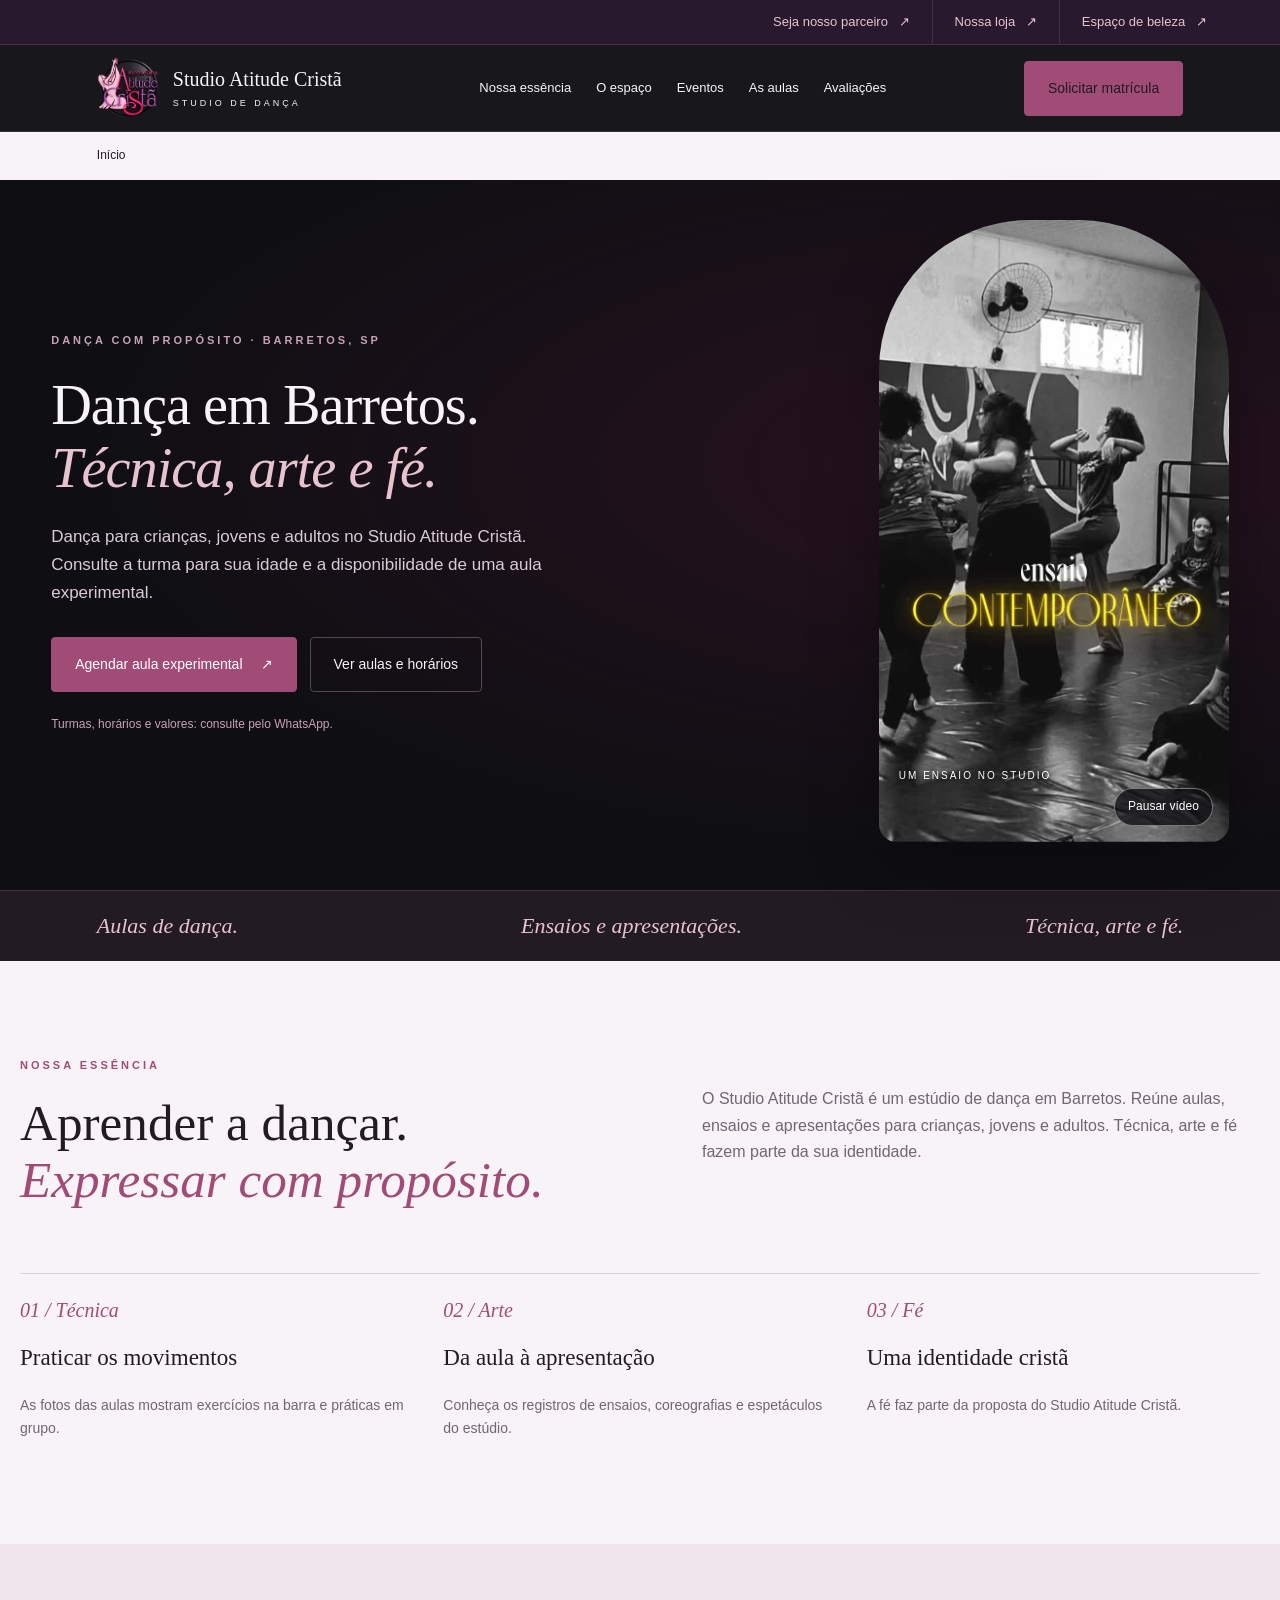
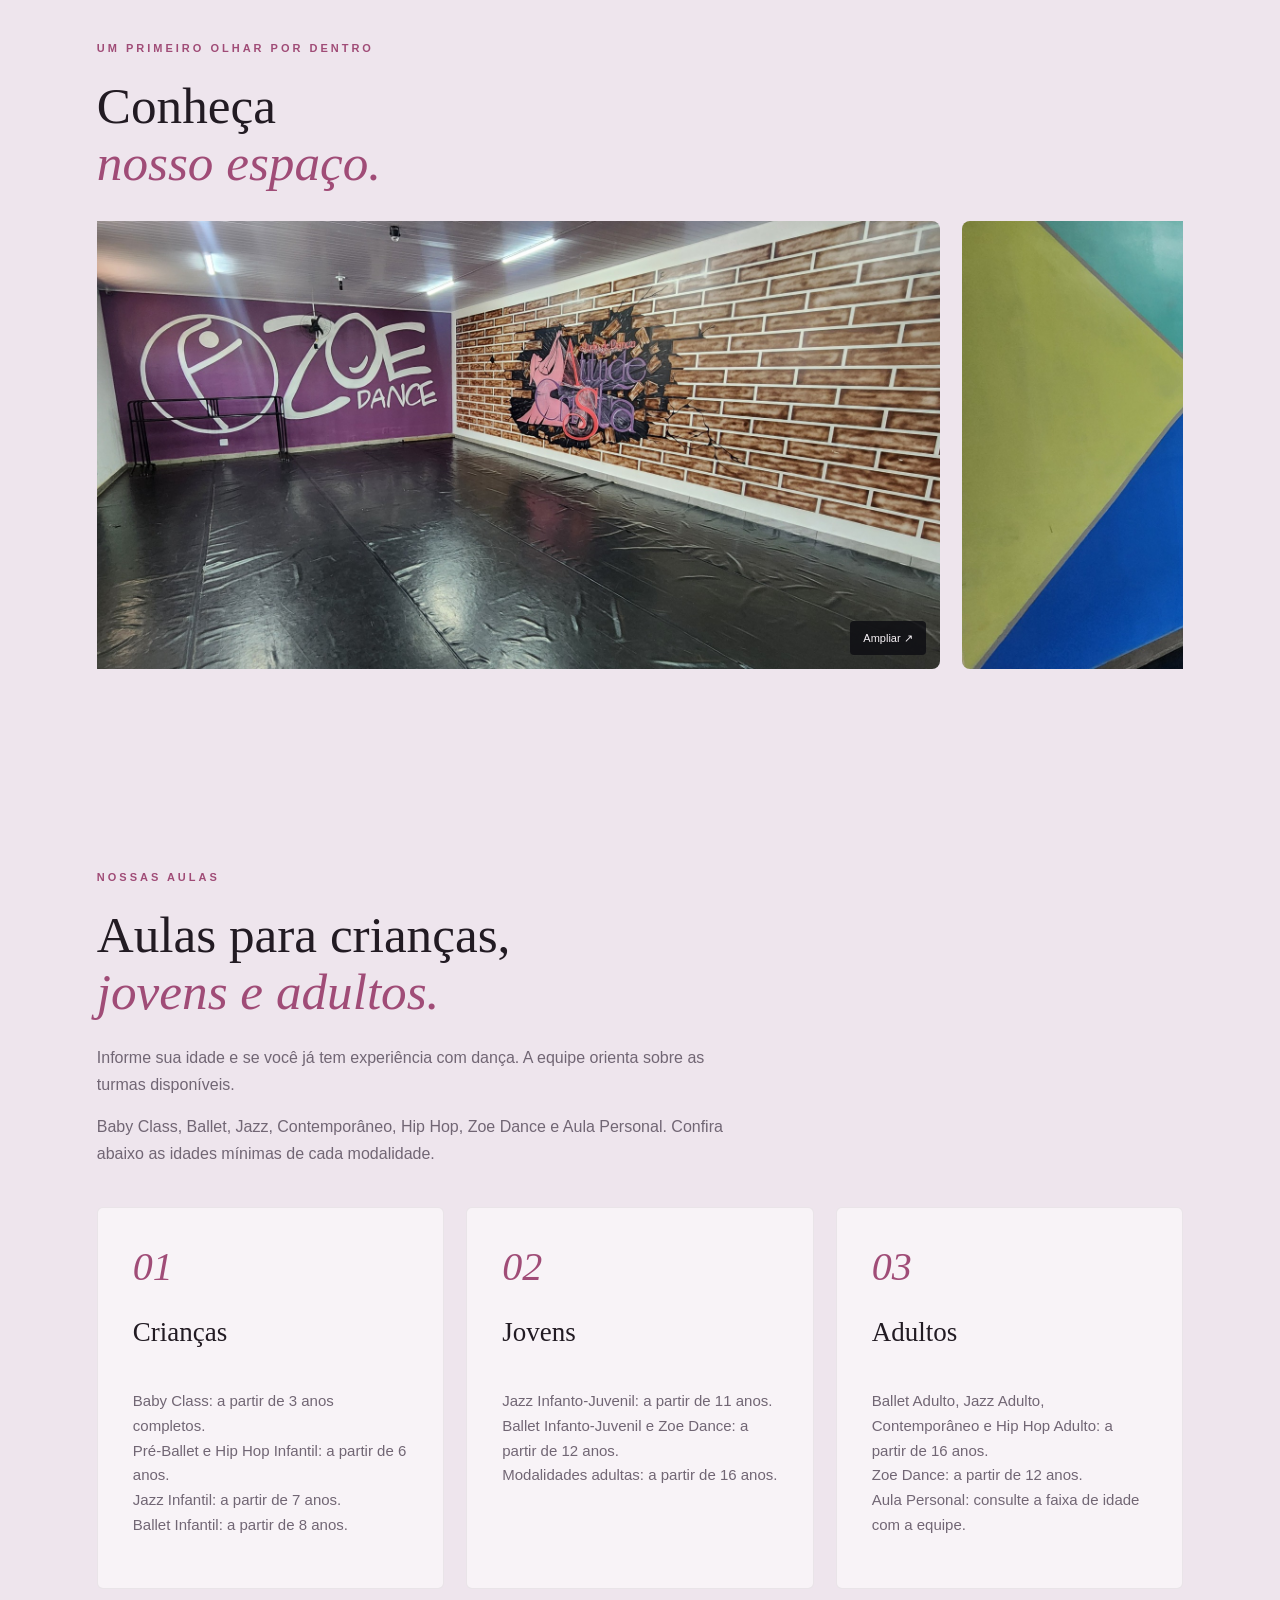
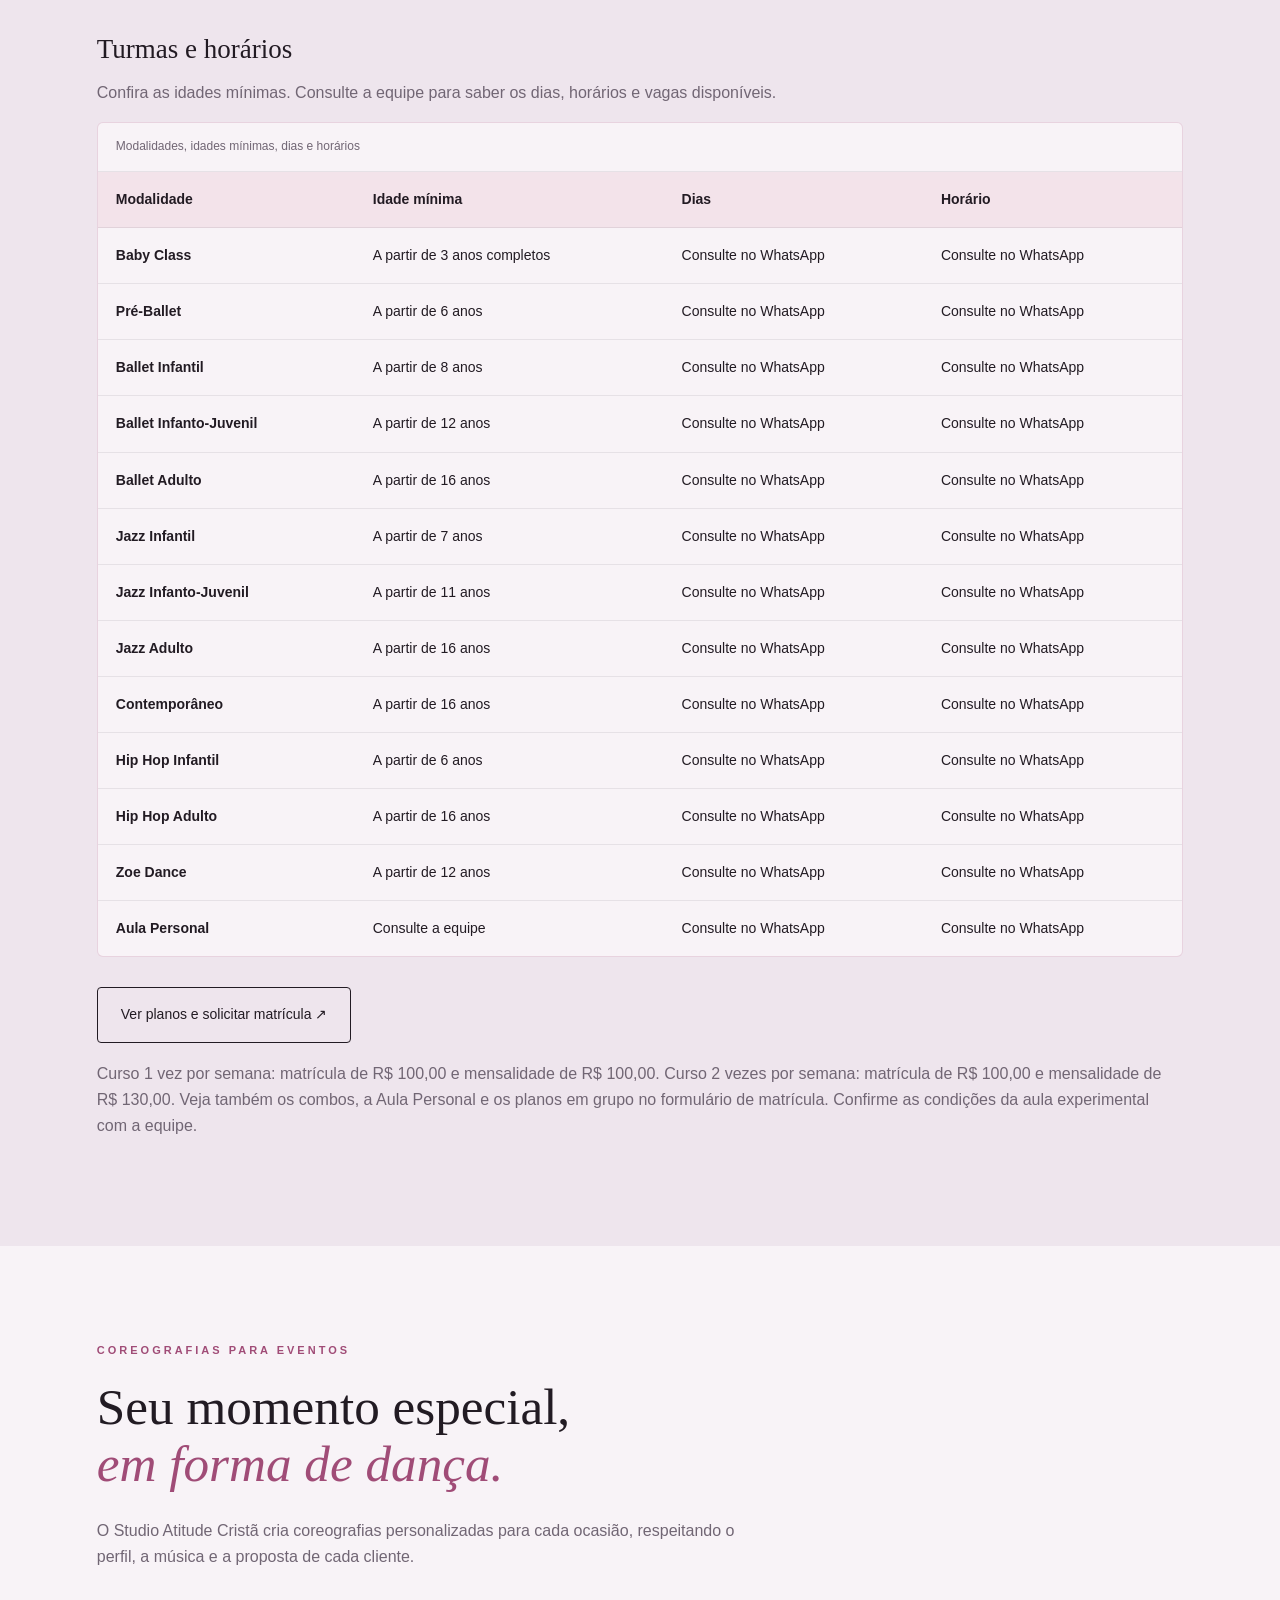
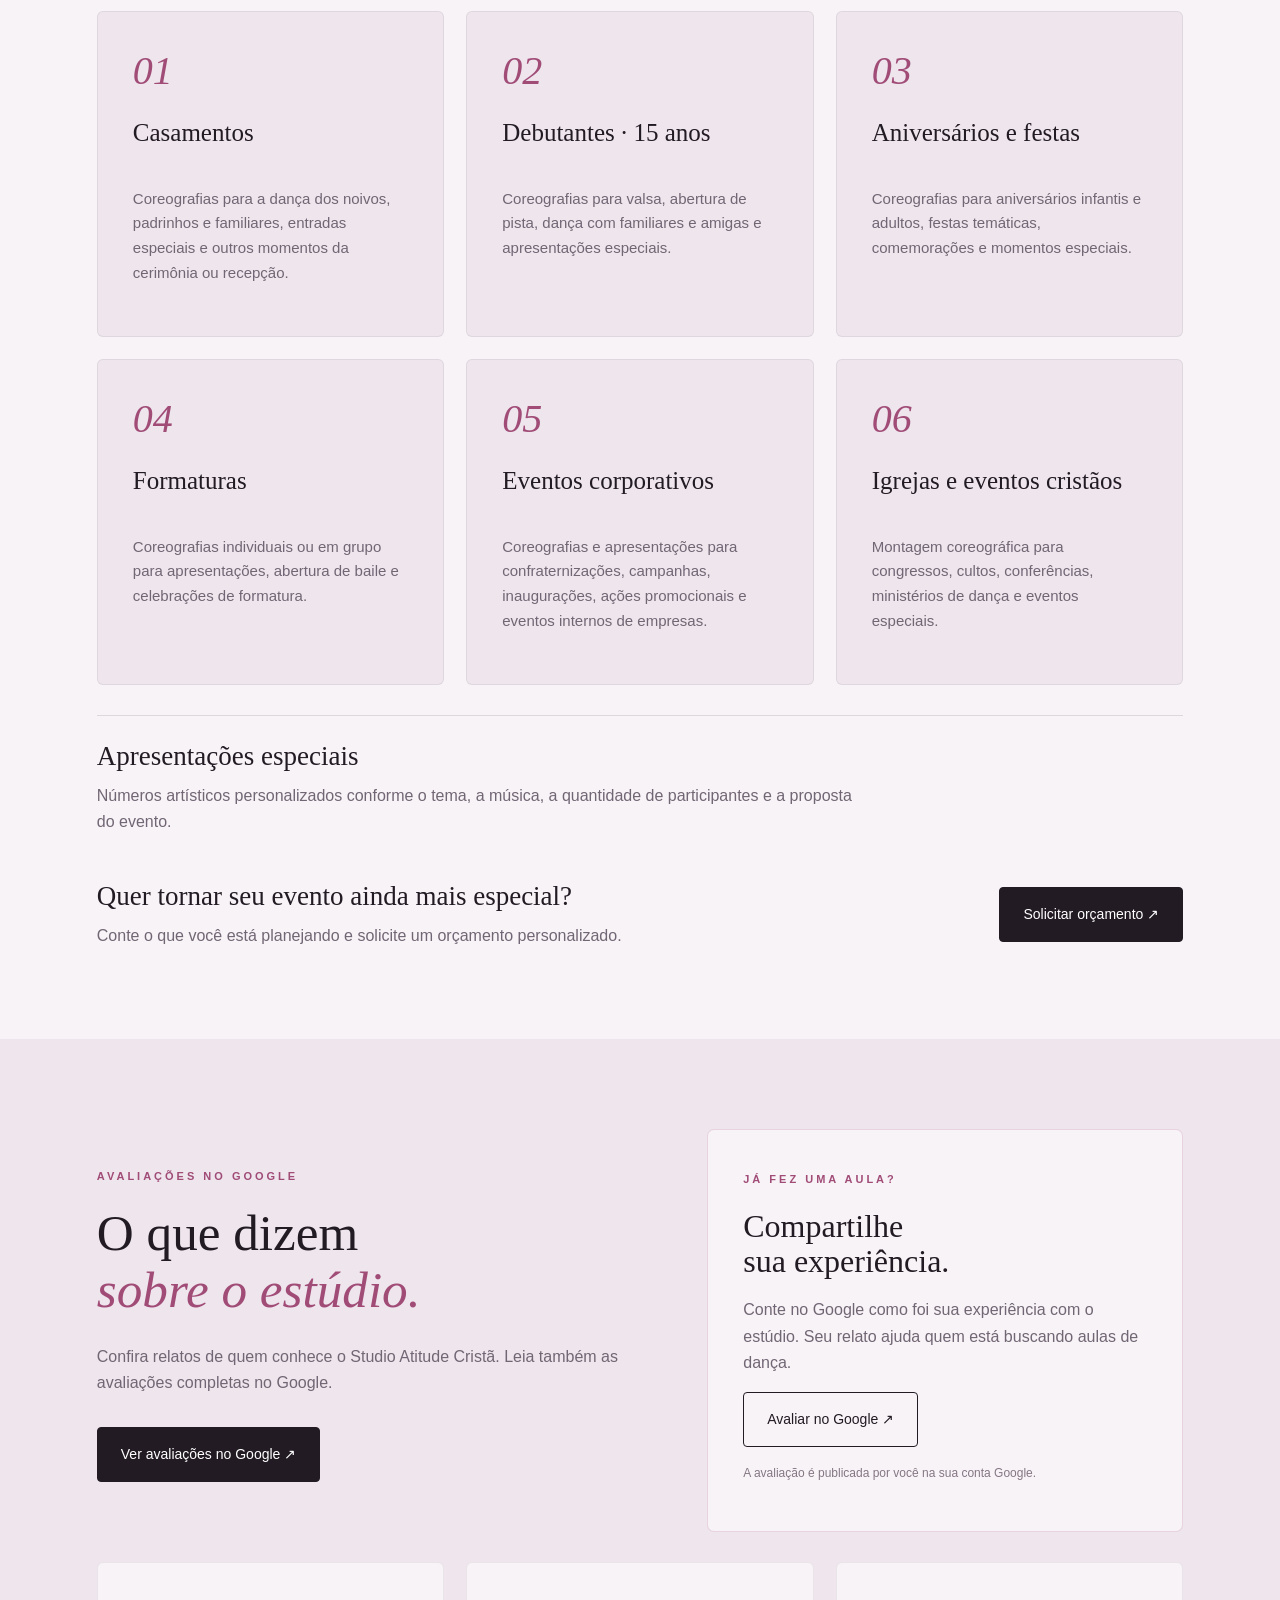
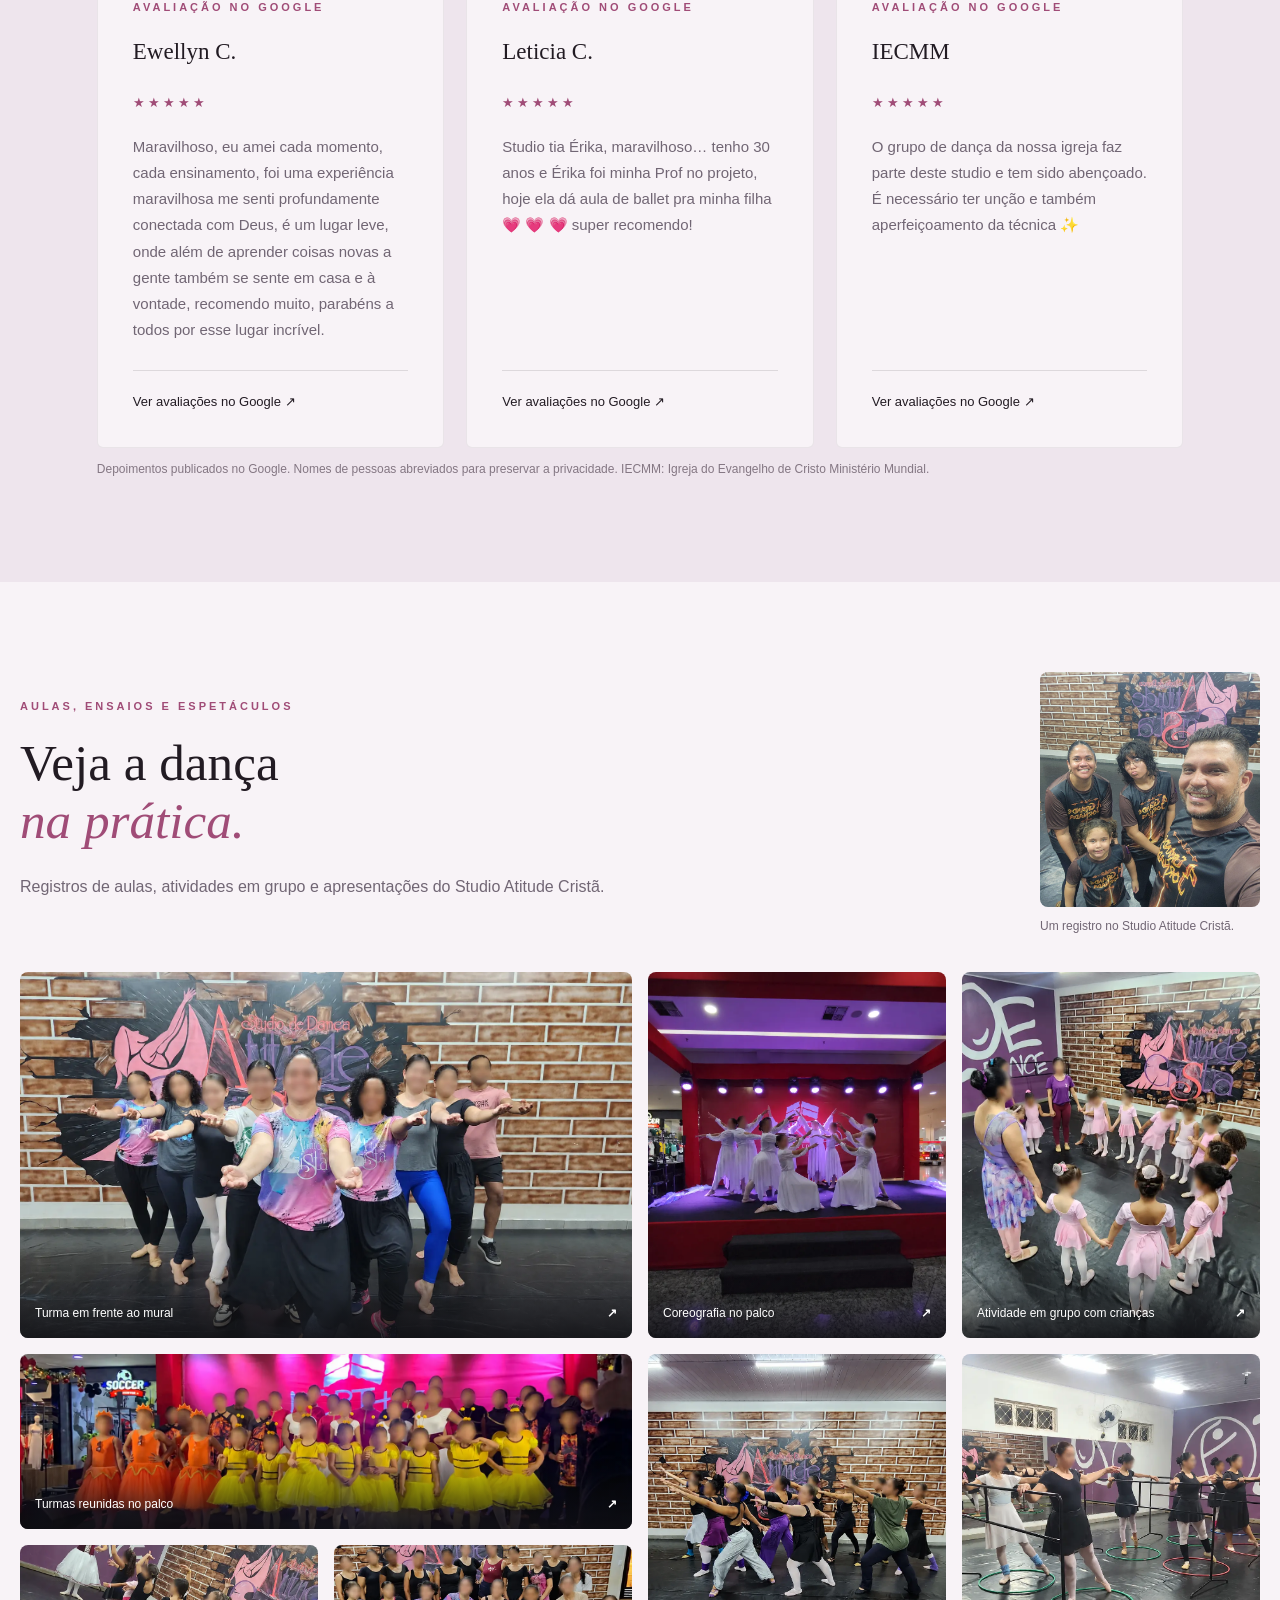
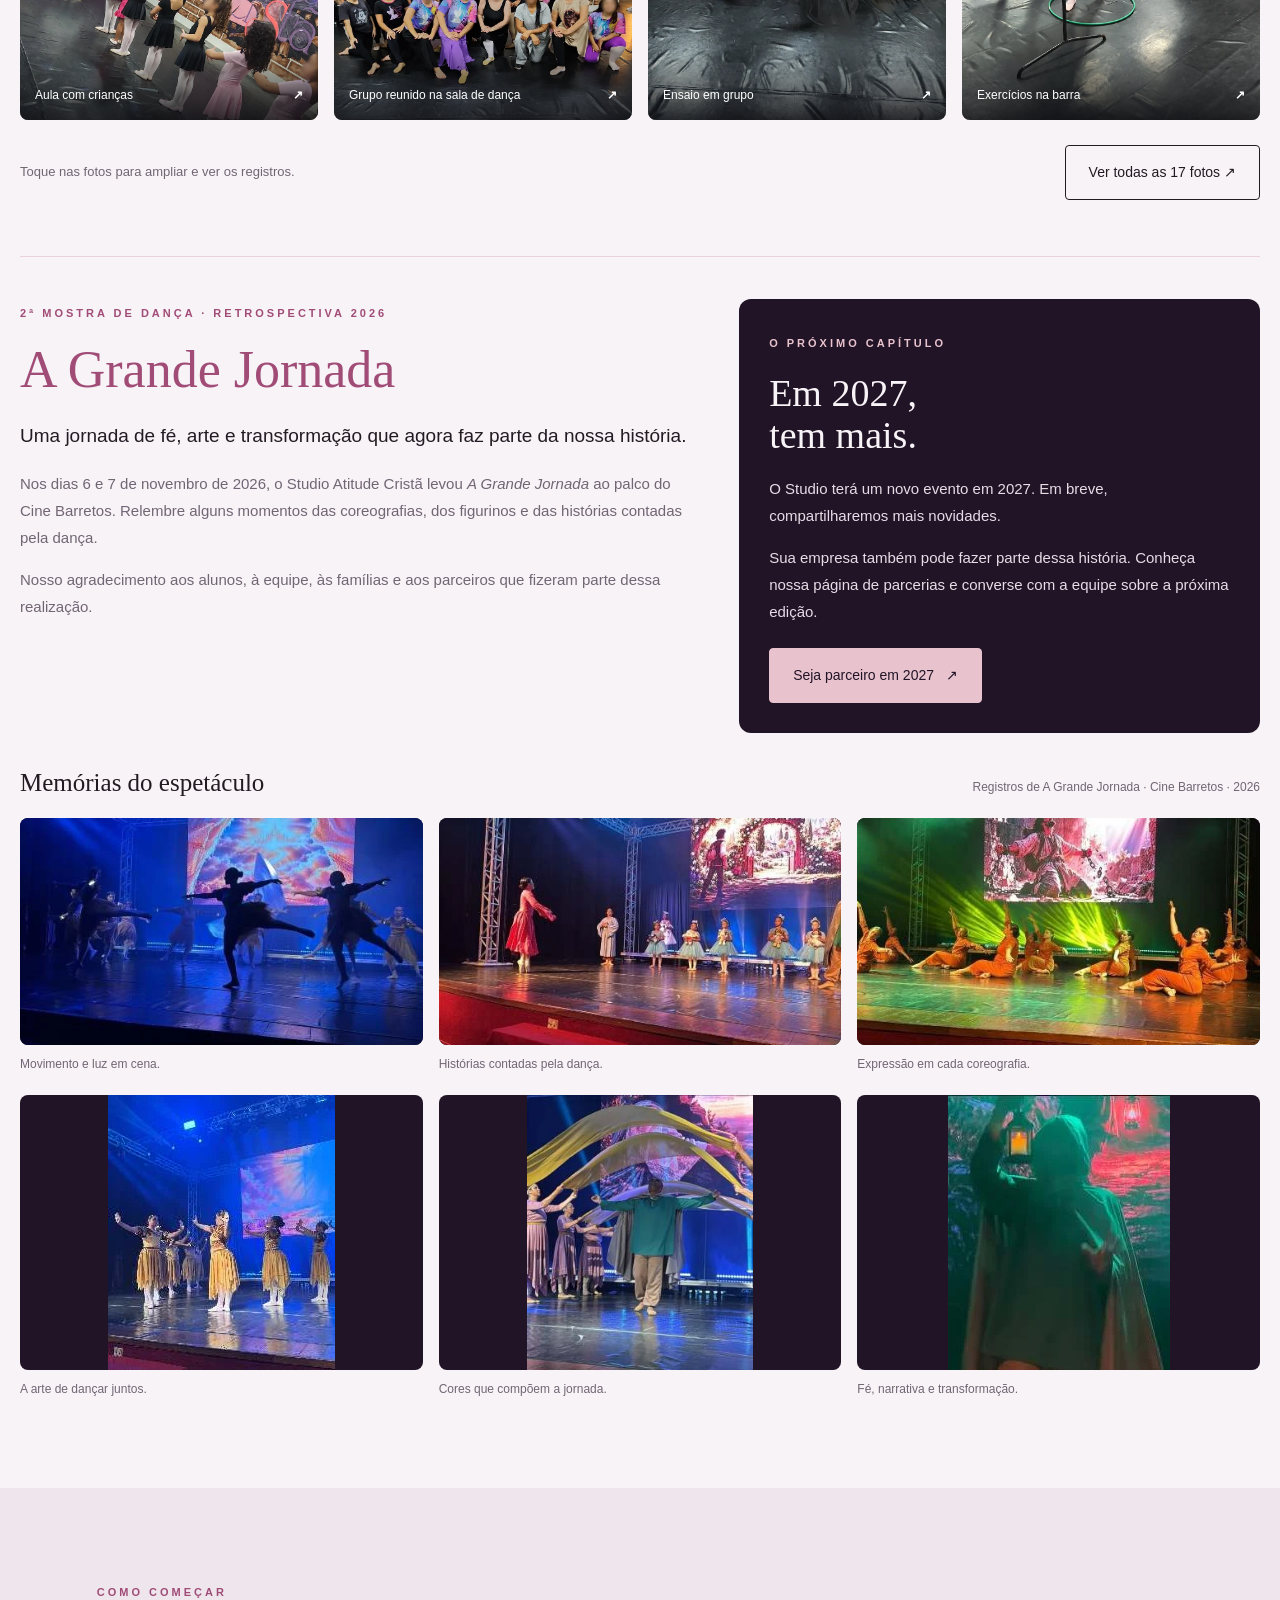
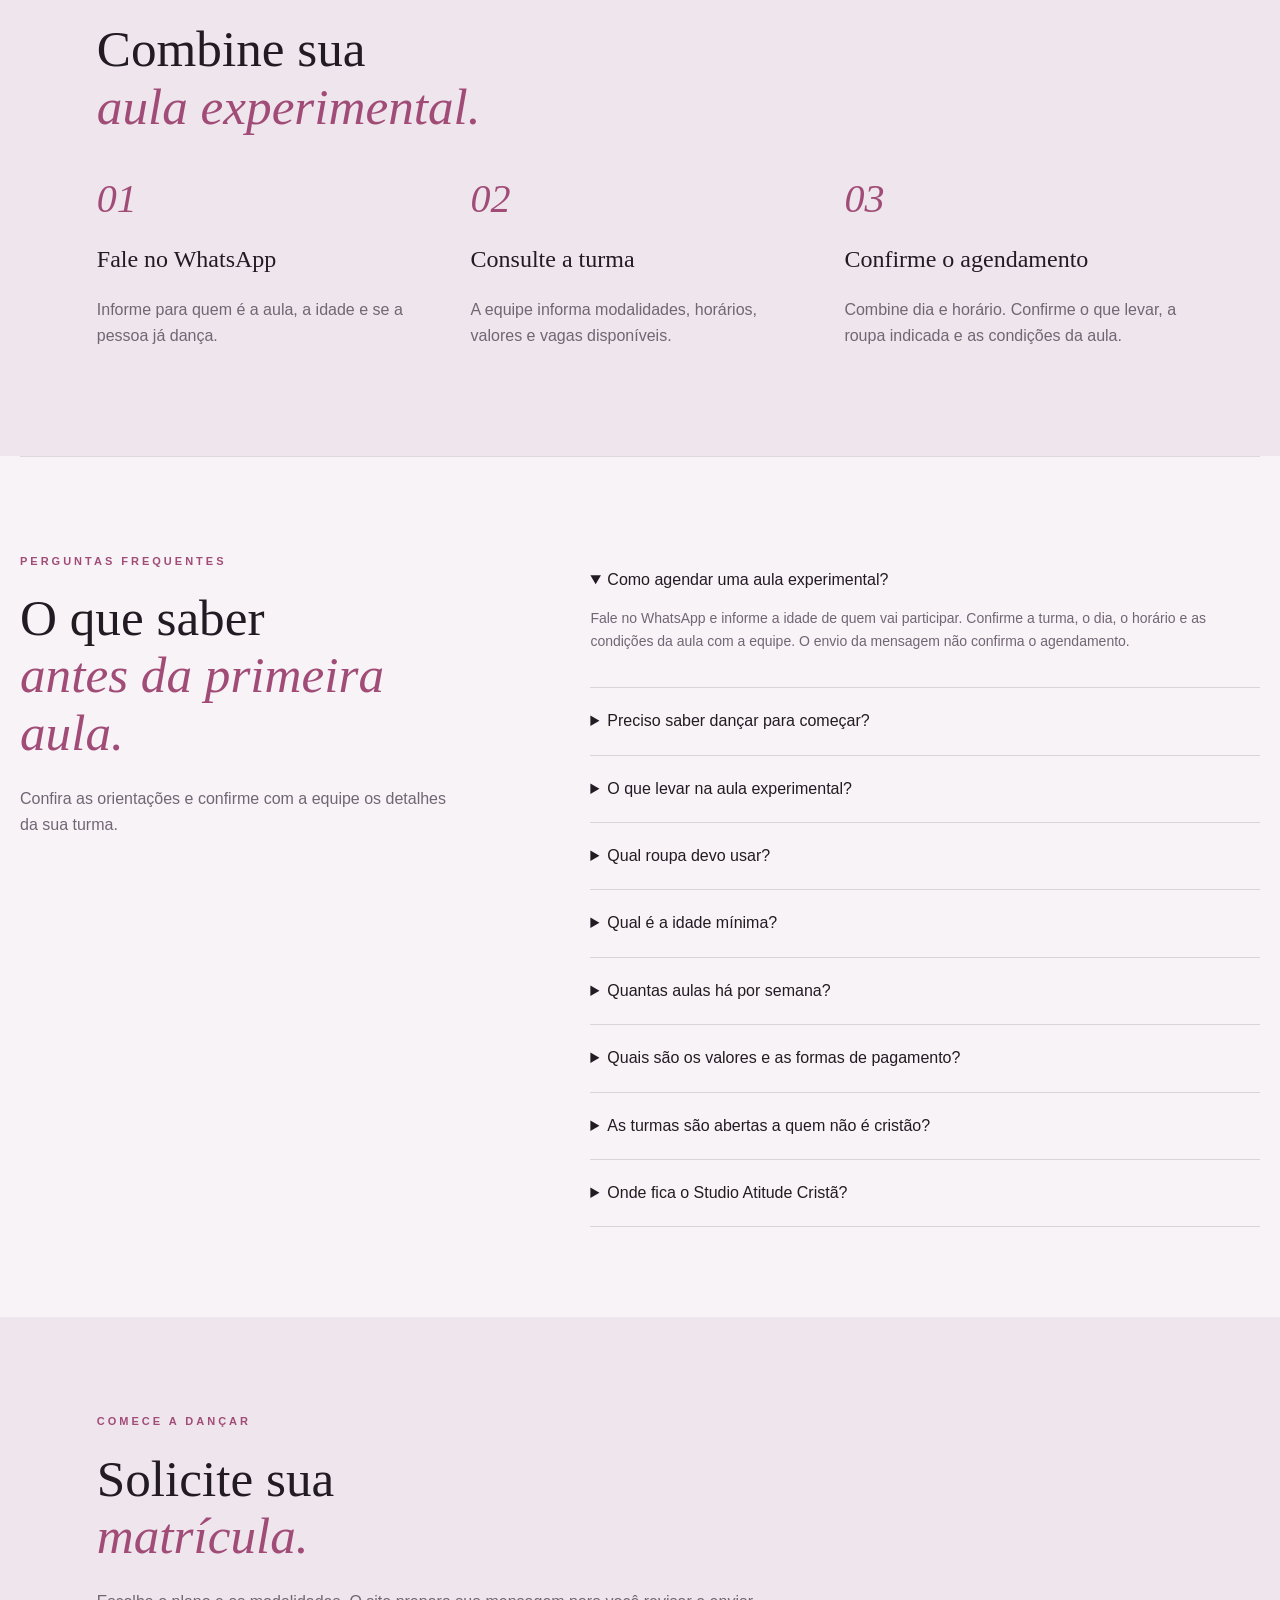
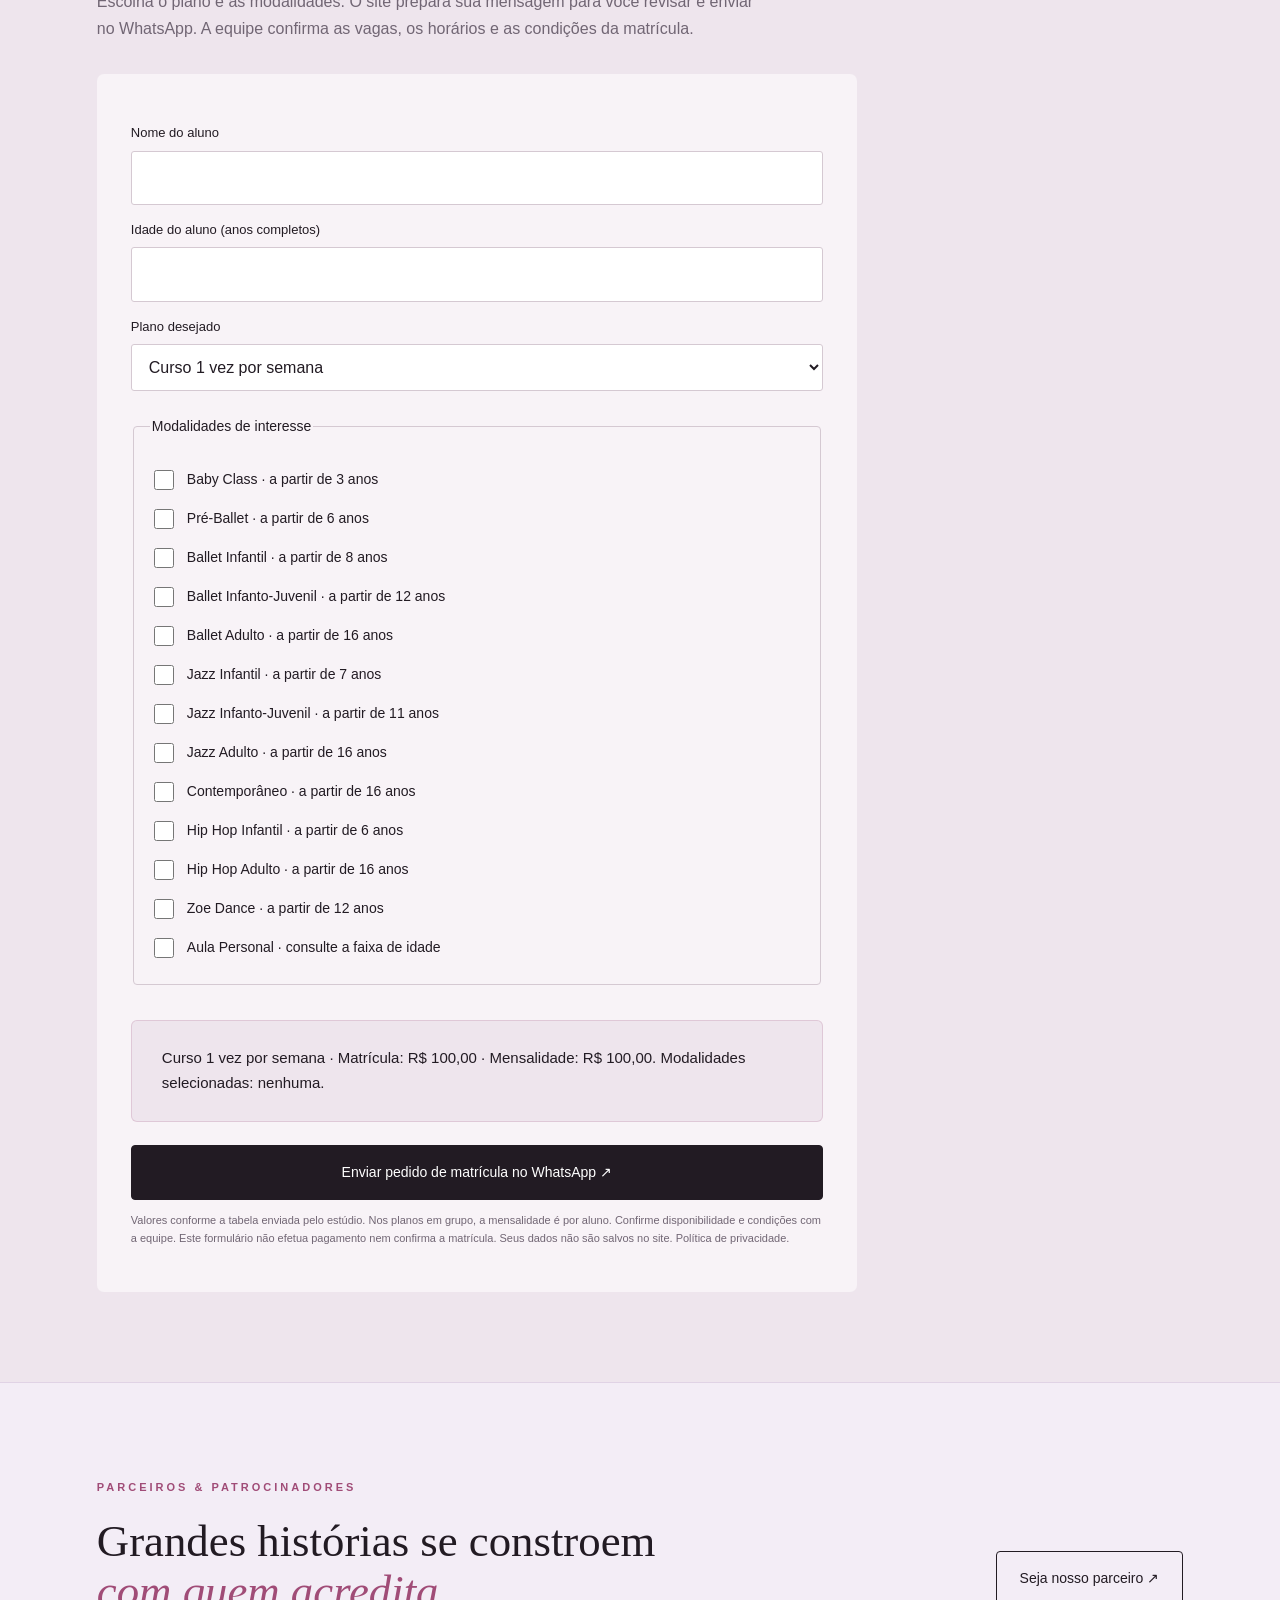
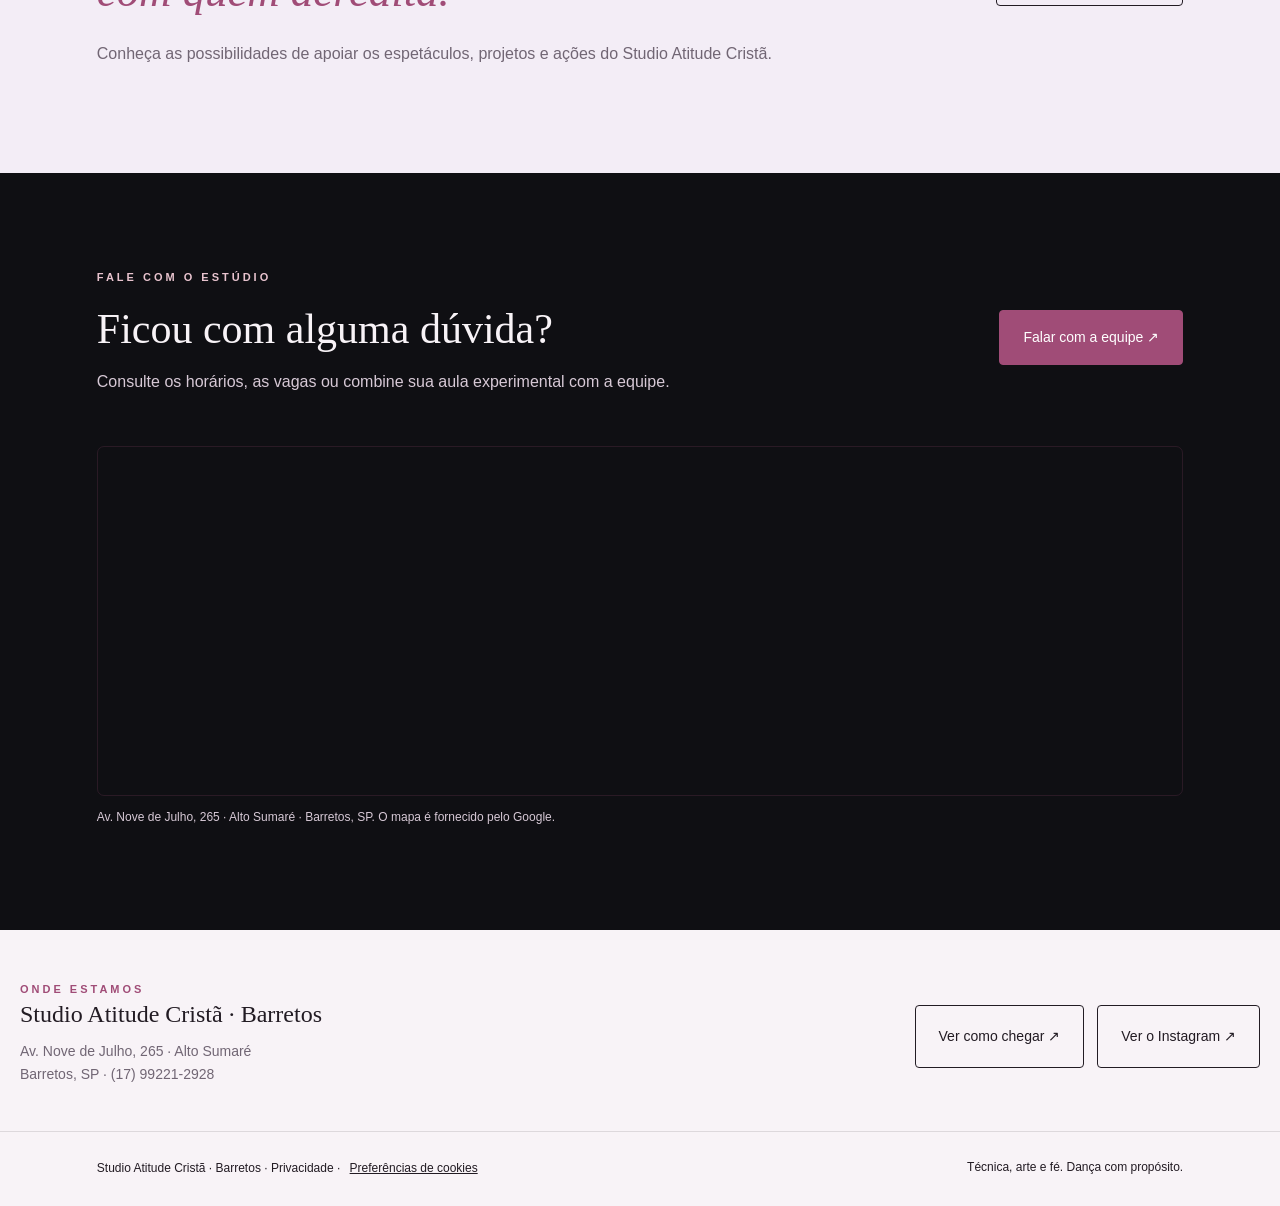
==== commit 997761ac: "Atualiza A Grande Jornada com retrospectiva em fotos e parceria 2027" ====
--- a/index.html
+++ b/index.html
@@ -9,4 +9,18 @@
 .brand-logo{width:64px;height:64px;object-fit:contain;border-radius:7px;background:white}.logo-panel{background:#fff;display:flex;align-items:center;justify-content:center;min-height:555px;padding:32px 12px 50px}.hero-logo{width:100%;height:auto;max-width:440px;display:block}.logo-panel:before{border-color:#a04c7725}.logo-panel .art-label{left:0;right:0;text-align:center;color:#5a183a}.hero h1 em{color:#e8c3ce}@media(max-width:800px){.brand-logo{width:48px;height:48px}.logo-panel{min-height:390px}.hero-logo{max-width:350px}}
 .breadcrumbs{font-size:12px;padding-top:14px;padding-bottom:14px;background:#f8f3f7}.privacy-options{background:none;border:0;color:inherit;text-decoration:underline;cursor:pointer;font-size:inherit}.cookie-panel{position:fixed;bottom:85px;left:20px;max-width:420px;background:#f8f3f7;color:#221b23;padding:22px;border:1px solid #a04c77;border-radius:8px;box-shadow:0 8px 35px #0003;z-index:20}.cookie-panel p{font-size:13px}.cookie-panel button{margin:4px;font-size:12px;padding:10px}.cookie-panel[hidden]{display:none}@media(max-width:800px){body{padding-bottom:80px}.float{left:16px;right:16px;text-align:center;border-radius:5px}.cookie-panel{left:16px;right:16px;max-width:none}.foot{padding-bottom:12px}}.brand-logo{background:transparent}.logo-panel{background:transparent}.logo-panel:before{border:0}.logo-panel .art-label{color:#e8c3ce}.google-reviews{display:grid;grid-template-columns:1.1fr 1fr;gap:8%;align-items:center}.review-invite{background:var(--paper);border:1px solid #a04c7730;border-radius:7px;padding:35px}.review-invite h3{font-size:32px;margin:17px 0}.review-invite .note{font-size:12px;margin-top:17px}@media(max-width:800px){.google-reviews{grid-template-columns:1fr;gap:25px}.review-invite{padding:26px}}
 .space-section{background:#eee5ed}.space-heading{display:grid;grid-template-columns:1fr 1fr;gap:10%;align-items:center}.space-heading p{max-width:430px}.space-controls{display:flex;justify-content:space-between;align-items:center;margin:20px 0 14px;font-size:12px;color:#716674}.space-controls button,.viewer-frame button{border:1px solid #a04c7740;background:#f8f3f7;color:#221b23;border-radius:50%;width:45px;height:45px;cursor:pointer;font-size:22px;margin-left:6px}.space-track{display:flex;gap:22px;overflow-x:auto;scroll-snap-type:none;scroll-behavior:auto;padding:0 0 14px;scrollbar-width:thin;scrollbar-color:#a04c77 #eee5ed}.space-slide{flex:0 0 86%;margin:0;scroll-snap-align:start}.space-photo{position:relative;display:block;width:100%;padding:0;border:0;background:#221b23;cursor:zoom-in;border-radius:8px;overflow:hidden}.space-photo img{display:block;width:100%;height:clamp(260px,35vw,450px);object-fit:contain}.space-expand{position:absolute;right:14px;bottom:14px;padding:8px 13px;background:#0f0f13d9;color:#f8f3f7;border-radius:4px;font-size:11px}.space-slide figcaption{display:flex;justify-content:space-between;gap:10px;padding:14px 0;font-size:14px}.space-slide figcaption small{color:#a04c77}.space-bottom{display:flex;justify-content:space-between;align-items:center;gap:20px;margin-top:12px}.space-bottom p{font-size:12px}.space-viewer{background:#0f0f13;color:#f8f3f7;border:1px solid #a04c7760;border-radius:10px;padding:20px;width:min(1200px,96vw);max-width:96vw;max-height:94dvh}.space-viewer::backdrop{background:#000d}.viewer-close{display:block;margin-left:auto;background:transparent;color:#f8f3f7;border:1px solid #c6a1b8;border-radius:4px;padding:8px 15px;cursor:pointer}.viewer-frame{display:grid;grid-template-columns:46px minmax(0,1fr) 46px;gap:12px;align-items:center;margin-top:15px}.viewer-frame img{width:100%;height:70dvh;object-fit:contain}.viewer-frame button{margin:0}.space-viewer p{color:#e8c3ce;text-align:center;font-size:14px;margin:12px 0 0}@media(max-width:800px){.space-heading{grid-template-columns:1fr;gap:0}.space-slide{flex-basis:94%}.space-photo img{height:300px}.space-bottom{align-items:flex-start;flex-direction:column}.viewer-frame{grid-template-columns:32px minmax(0,1fr) 32px;gap:4px}.viewer-frame button{width:32px;height:32px;font-size:18px}.space-viewer{padding:12px}.viewer-frame img{height:65dvh}.space-heading h2{margin-bottom:10px}}@media(prefers-reduced-motion:reduce){.space-track{scroll-behavior:auto}}
-#space-play{font-size:16px}.space-controls>div{display:flex;gap:4px}.space-heading{display:block;margin-bottom:30px}.space-track{scrollbar-width:none}.space-track::-webkit-scrollbar{display:none}.space-landscape{flex:0 0 auto;width:calc(clamp(260px,35vw,450px) * var(--photo-ratio))}.space-landscape .space-photo img{object-fit:cover}@media(max-width:800px){.space-landscape{flex-basis:auto;width:calc(300px * var(--photo-ratio))}}.event-intro{display:grid;grid-template-columns:1fr 220px;gap:70px;align-items:center;margin-bottom:35px}.event-intro p{max-width:620px}.event-family{margin:0}.event-family img{width:100%;height:235px;display:block;object-fit:cover;object-position:center 42%;border-radius:8px}.event-family figcaption{font-size:12px;color:#716674;margin-top:10px}.event-grid{display:grid;grid-template-columns:repeat(4,minmax(0,1fr));grid-auto-rows:175px;gap:16px}.event-photo{position:relative;padding:0;border:0;border-radius:8px;overflow:hidden;cursor:zoom-in;background:#221b23;color:#fff;text-align:left}.event-photo img{display:block;width:100%;height:100%;object-fit:cover;transition:transform .35s}.event-photo:hover img{transform:scale(1.025)}.event-photo span{position:absolute;bottom:0;left:0;right:0;padding:40px 15px 14px;background:linear-gradient(transparent,#0f0f13d9);font-size:12px}.event-photo b{float:right}.event-photo-15{grid-column:span 2;grid-row:span 2}.event-photo-4,.event-photo-6,.event-photo-10,.event-photo-13{grid-row:span 2}.event-photo-1{grid-column:span 2}.event-bottom{display:flex;justify-content:space-between;align-items:center;gap:20px;margin-top:25px}.event-bottom p{font-size:13px}.event-photo:focus-visible{outline:3px solid #a04c77;outline-offset:4px}@media(max-width:800px){.event-intro{grid-template-columns:1fr;gap:20px}.event-family{max-width:240px}.event-family img{height:245px}.event-grid{grid-template-columns:repeat(2,minmax(0,1fr));grid-auto-rows:155px;gap:10px}.event-bottom{align-items:flex-start;flex-direction:column}}@media(prefers-reduced-motion:reduce){.event-photo img{transition:none}}.content-note{margin-top:35px;padding:25px 30px;border:1px solid #a04c7730;border-radius:6px;background:#eee5ed}.content-note h3{font-size:25px;margin:0 0 14px}.content-note p{margin:10px 0}.schedule{margin-top:45px}.schedule h3{margin-bottom:12px}.table-scroll{overflow-x:auto;border:1px solid #a04c7730;border-radius:6px;background:var(--paper)}.schedule table{width:100%;border-collapse:collapse;min-width:620px;text-align:left;font-size:14px}.schedule caption{text-align:left;padding:14px 18px;font-size:12px;color:#716674}.schedule th,.schedule td{padding:16px 18px;border-top:1px solid #221b2315;vertical-align:top}.schedule thead{background:#e8c3ce55}.review-rating{color:#a04c77!important;font-size:13px!important}.review-models{margin-top:30px}.review-template h3{font-size:23px}.responsible-info h3{font-size:26px;margin-top:0}.responsible-info p{margin-top:16px}.video-slot{display:grid;grid-template-columns:1fr 1fr;gap:35px;align-items:center;margin-top:45px;padding-top:35px;border-top:1px solid #221b2320}.video-slot h3{font-size:27px}.video-placeholder{aspect-ratio:16/9;background:#eee5ed;border:1px dashed #a04c7760;border-radius:7px;padding:25px;display:flex;flex-direction:column;justify-content:center;align-items:center;text-align:center}.video-placeholder span{font:26px Georgia}.video-placeholder small{display:block;margin-top:14px;color:#716674}.map-block{padding-top:35px;padding-bottom:0}.map-block iframe{display:block;width:100%;height:350px;border:1px solid #a04c7730;border-radius:7px}.fill-field{font-size:13px}.nav .brand strong{font-size:20px}@media(max-width:800px){.video-slot{grid-template-columns:1fr;gap:20px}.content-note{padding:22px}.map-block iframe{height:300px}.nav .brand strong{font-size:16px}}@media(max-width:500px){.nav{gap:10px}.nav>.btn{max-width:130px;text-align:center;font-size:11px;padding:10px}.nav .brand strong{font-size:14px}.brand{gap:8px}.brand small{letter-spacing:1px}}@media(max-width:360px){.nav>.btn{max-width:108px}.brand-logo{width:40px;height:40px}.nav .brand strong{font-size:12px}} .enrollment{max-width:760px;margin-top:32px}.enrollment fieldset{border:1px solid #d5c9d2;border-radius:4px;margin-top:24px;padding:16px}.enrollment legend{font-size:14px}.course-choice{display:flex;gap:10px;align-items:start;font-size:14px}.course-choice input{width:20px;height:20px;flex-shrink:0;margin-top:2px}.enrollment #enrollment-error{color:#9c2344;font-size:14px}.enrollment #enrollment-summary{font-size:15px}.enrollment [hidden]{display:none} .studio-video-frame{width:100%;max-width:360px;justify-self:center;border-radius:12px;overflow:hidden;background:#0f0f13;box-shadow:0 12px 35px #221b2320}.studio-video{display:block;width:100%;height:auto;aspect-ratio:9/16;object-fit:contain}@media(max-width:800px){.studio-video-frame{max-width:340px}} .event-video-copy h3{font-size:clamp(32px,4vw,48px);color:var(--gold);margin:18px 0 24px}.event-video-copy .content-note{line-height:1.9} .review-template blockquote{margin:8px 0 26px;font-size:15px;line-height:1.75;color:#716674;flex:1}.review-template .review-rating{flex:0;color:var(--gold);letter-spacing:3px;font-size:20px;margin:4px 0 12px}.review-template a{margin-top:auto} .hero{max-width:1380px;padding-left:4%;padding-right:4%;grid-template-columns:1.25fr .75fr;gap:6%;padding-top:40px;padding-bottom:48px}.hero h1{font-size:clamp(38px,4.4vw,62px);line-height:1.12;letter-spacing:-1px}.hero p{max-width:510px}.hero-media{position:relative;justify-self:end;width:100%;max-width:350px;aspect-ratio:9/16;overflow:hidden;border-radius:150px 150px 18px 18px;background:#221b23;box-shadow:0 20px 70px #0005}.hero-media video{display:block;width:100%;height:100%;object-fit:contain}.hero-logo-intro{position:absolute;inset:0;display:grid;place-items:center;background:radial-gradient(circle,#442338,#17121b 75%);z-index:2;transition:opacity 1.1s ease,transform 1.4s cubic-bezier(.2,.7,.2,1),filter 1s ease}.hero-logo-intro img{width:88%;height:auto;filter:drop-shadow(0 0 24px #e8c3ce44)}.hero-media.is-revealed .hero-logo-intro{opacity:0;transform:scale(1.12);filter:blur(12px);pointer-events:none}.hero-media-label{position:absolute;bottom:58px;left:20px;font-size:10px;letter-spacing:2px;color:white;text-shadow:0 1px 5px #000}.hero-video-toggle{position:absolute;bottom:16px;right:16px;z-index:3;background:#0f0f13c9;color:white;border:1px solid #ffffff66;border-radius:30px;padding:8px 13px;font-size:12px;cursor:pointer}@media(max-width:800px){.hero{grid-template-columns:1fr;padding-left:6%;padding-right:6%;gap:28px}.hero h1{font-size:clamp(32px,6.8vw,46px)}.hero-media{justify-self:center;max-width:300px;border-radius:110px 110px 14px 14px}}@media(prefers-reduced-motion:reduce){.hero-logo-intro{display:none}.hero-media video{object-fit:contain}}.float{display:none}.final-contact{display:flex;align-items:center;justify-content:space-between;gap:28px}.final-contact h2{font-size:clamp(30px,3.4vw,42px);margin-bottom:14px}.final-contact p{max-width:600px}.final-contact>.btn{flex-shrink:0;background:var(--gold);border-color:var(--gold)}@media(max-width:800px){.float{display:block}.final-contact{flex-direction:column;align-items:flex-start}} .choreography{background:var(--paper)}.choreography .card{background:#eee5ed}.choreography .card h3{font-size:25px}.choreography-special{margin-top:30px;padding:25px 0;border-top:1px solid #221b2320}.choreography-special h3{margin:0 0 12px}.choreography-special p{max-width:760px;margin:0}.choreography-cta{display:flex;align-items:center;justify-content:space-between;gap:28px;padding-top:20px}.choreography-cta h3{margin:0 0 12px}.choreography-cta p{margin:0}.choreography-cta>.btn{flex-shrink:0}@media(max-width:800px){.choreography-cta{flex-direction:column;align-items:flex-start}} .partner-invitation{background:#f3edf6;border-top:1px solid #e0d3e5}.partner-invitation>.wrap{display:flex;align-items:center;justify-content:space-between;gap:35px}.partner-invitation h2{font-size:clamp(30px,3.5vw,46px)}.partner-invitation .btn{flex-shrink:0}@media(max-width:800px){.partner-invitation>.wrap{flex-direction:column;align-items:flex-start}} </style><link rel="canonical" href="https://studio-atitude-crista.playerfortnitemm.chatgpt.site/"><meta property="og:type" content="website"><meta property="og:locale" content="pt_BR"><meta property="og:title" content="Studio Atitude Cristã — Dança com propósito em Barretos"><meta property="og:description" content="Técnica, arte e fé. Aulas de dança em Barretos para crianças, jovens e adultos. Consulte turmas e aula experimental pelo WhatsApp."><meta property="og:url" content="https://studio-atitude-crista.playerfortnitemm.chatgpt.site/"><meta property="og:image" content="https://studio-atitude-crista.playerfortnitemm.chatgpt.site/assets/logo-atitude-crista.png"><meta property="og:image:width" content="1080"><meta property="og:image:height" content="1080"><meta property="og:image:alt" content="Logo do Studio Atitude Cristã"><meta name="twitter:card" content="summary_large_image"><link rel="icon" href="/assets/logo-atitude-crista.png"><script type="application/ld+json">{"@context": "https://schema.org", "@type": "LocalBusiness", "name": "Studio Atitude Cristã", "url": "https://studio-atitude-crista.playerfortnitemm.chatgpt.site", "image": "https://studio-atitude-crista.playerfortnitemm.chatgpt.site/assets/logo-atitude-crista.png", "telephone": "+5517992212928", "description": "Studio de dança com princípios cristãos em Barretos.", "address": {"@type": "PostalAddress", "streetAddress": "Avenida Nove de Julho, 265", "addressLocality": "Barretos", "addressRegion": "SP", "postalCode": "14781-020", "addressCountry": "BR"}, "sameAs": ["https://www.instagram.com/studiodedancaac/"], "hasMap": "https://www.google.com/maps/search/?api=1&query=Studio+Atitude+Crista+Barretos"}</script><link rel="stylesheet" href="/assets/studio-destinations.css"></head><body><nav class="studio-destinations" aria-label="Explore o Studio"><div><a href="/parceiros/" data-transition>Seja nosso parceiro <span aria-hidden="true">↗</span></a><a href="/loja/" data-transition>Nossa loja <span aria-hidden="true">↗</span></a><a href="/espaco-de-beleza/" data-transition>Espaço de beleza <span aria-hidden="true">↗</span></a></div></nav><header><div class="wrap nav"><a href="#inicio" class="brand" aria-label="Studio Atitude Cristã, início"><img class="brand-logo" src="assets/logo-atitude-crista-transparente.png" alt="" width="64" height="64"><span><strong>Studio Atitude Cristã</strong><small>STUDIO DE DANÇA</small></span></a><nav class="links" aria-label="Menu principal"><a href="#essencia">Nossa essência</a><a href="#espaco">O espaço</a><a href="#coreografias-eventos">Eventos</a><a href="#aulas">As aulas</a><a href="#avaliacoes">Avaliações</a></nav><a class="btn outline" href="#matricula">Solicitar matrícula</a></div></header><main><nav class="wrap breadcrumbs" aria-label="Caminho de navegação"><span aria-current="page">Início</span></nav><section class="wrap hero" id="inicio"><div><span class="eyebrow">Dança com propósito · Barretos, SP</span><h1>Dança em Barretos.<br><em>Técnica, arte e fé.</em></h1><p>Dança para crianças, jovens e adultos no Studio Atitude Cristã. Consulte a turma para sua idade e a disponibilidade de uma aula experimental.</p><div class="actions"><a class="btn" href="https://wa.me/5517992212928?text=Ol%C3%A1%21%20Gostaria%20de%20agendar%20uma%20aula%20experimental%20do%20Studio%20Atitude%20Crist%C3%A3." target="_blank" rel="noopener">Agendar aula experimental <span>↗</span></a><a class="btn outline" href="#aulas">Ver aulas e horários</a></div><span class="note">Turmas, horários e valores: consulte pelo WhatsApp.</span></div><div class="hero-media" id="hero-media"><video id="hero-video" muted loop playsinline autoplay preload="auto" poster="/assets/hero-ensaio.jpg" aria-label="Ensaio de dança contemporânea no Studio Atitude Cristã"><source src="/assets/hero-ensaio.mp4" type="video/mp4"></video><div class="hero-logo-intro" aria-hidden="true"><img src="/assets/logo-atitude-crista-transparente.png" alt="" width="1080" height="1080"></div><span class="hero-media-label">UM ENSAIO NO STUDIO</span><button class="hero-video-toggle" id="hero-video-toggle" type="button" aria-label="Pausar vídeo">Pausar vídeo</button></div></section><div class="strip"><div class="wrap"><span>Aulas de dança.</span><span>Ensaios e apresentações.</span><span>Técnica, arte e fé.</span></div></div><section class="wrap section" id="essencia"><div class="intro"><div><span class="eyebrow">Nossa essência</span><h2>Aprender a dançar.<br><em>Expressar com propósito.</em></h2></div><p>O Studio Atitude Cristã é um estúdio de dança em Barretos. Reúne aulas, ensaios e apresentações para crianças, jovens e adultos. Técnica, arte e fé fazem parte da sua identidade.</p></div><div class="values"><div><span>01 / Técnica</span><h3>Praticar os movimentos</h3><p>As fotos das aulas mostram exercícios na barra e práticas em grupo.</p></div><div><span>02 / Arte</span><h3>Da aula à apresentação</h3><p>Conheça os registros de ensaios, coreografias e espetáculos do estúdio.</p></div><div><span>03 / Fé</span><h3>Uma identidade cristã</h3><p>A fé faz parte da proposta do Studio Atitude Cristã.</p></div></div></section><section class="space-section section" id="espaco"><div class="wrap"><div class="space-heading"><div><span class="eyebrow">Um primeiro olhar por dentro</span><h2>Conheça<br><em>nosso espaço.</em></h2></div></div><div class="space-track" id="space-track" tabindex="0" role="region" aria-label="Fotos do espaço do estúdio"><figure class="space-slide space-landscape" style="--photo-ratio:2.164905"><button class="space-photo" type="button" data-photo="0" aria-label="Ampliar foto: Sala de dança - painel Zoe Dance"><img src="assets/espaco-1.jpeg" alt="Sala de dança com espelhos, barras e painel Zoe Dance." width="2048" height="946" loading="lazy" decoding="async"><span class="space-expand" aria-hidden="true">Ampliar ↗</span></button></figure><figure class="space-slide space-landscape" style="--photo-ratio:2.164905"><button class="space-photo" type="button" data-photo="1" aria-label="Ampliar foto: Sala de dança - parede colorida"><img src="assets/espaco-2.jpeg" alt="Sala de dança com parede geométrica colorida e espelhos." width="2048" height="946" loading="lazy" decoding="async"><span class="space-expand" aria-hidden="true">Ampliar ↗</span></button></figure><figure class="space-slide space-landscape" style="--photo-ratio:2.164905"><button class="space-photo" type="button" data-photo="2" aria-label="Ampliar foto: Recepção"><img src="assets/espaco-3.jpeg" alt="Recepção do Studio Atitude Cristã, com balcão e decoração." width="2048" height="946" loading="lazy" decoding="async"><span class="space-expand" aria-hidden="true">Ampliar ↗</span></button></figure><figure class="space-slide space-landscape" style="--photo-ratio:1.333333"><button class="space-photo" type="button" data-photo="3" aria-label="Ampliar foto: Fachada do estúdio"><img src="assets/espaco-4.jpeg" alt="Fachada roxa do Studio de Dança Atitude Cristã." width="2048" height="1536" loading="lazy" decoding="async"><span class="space-expand" aria-hidden="true">Ampliar ↗</span></button></figure><figure class="space-slide"><button class="space-photo" type="button" data-photo="4" aria-label="Ampliar foto: Área de espera"><img src="assets/espaco-5.jpeg" alt="Área de espera do estúdio com sofás, cadeiras e televisão." width="1153" height="2048" loading="lazy" decoding="async"><span class="space-expand" aria-hidden="true">Ampliar ↗</span></button></figure></div></div></section><dialog id="space-viewer" class="space-viewer" aria-label="Fotos ampliadas do estúdio"><button type="button" class="viewer-close" aria-label="Fechar foto ampliada">Fechar ×</button><div class="viewer-frame"><button type="button" class="viewer-prev" aria-label="Foto anterior">←</button><img id="viewer-image" alt=""><button type="button" class="viewer-next" aria-label="Próxima foto">→</button></div><p id="viewer-caption" aria-live="polite"></p></dialog><section class="audience section" id="aulas"><div class="wrap"><div class="heading"><span class="eyebrow">Nossas aulas</span><h2>Aulas para crianças,<br><em>jovens e adultos.</em></h2><p>Informe sua idade e se você já tem experiência com dança. A equipe orienta sobre as turmas disponíveis.</p><p>Baby Class, Ballet, Jazz, Contemporâneo, Hip Hop, Zoe Dance e Aula Personal. Confira abaixo as idades mínimas de cada modalidade.</p></div><div class="cards"><article class="card"><span class="num">01</span><h3>Crianças</h3><p>Baby Class: a partir de 3 anos completos.<br>Pré-Ballet e Hip Hop Infantil: a partir de 6 anos.<br>Jazz Infantil: a partir de 7 anos.<br>Ballet Infantil: a partir de 8 anos.</p></article><article class="card"><span class="num">02</span><h3>Jovens</h3><p>Jazz Infanto-Juvenil: a partir de 11 anos.<br>Ballet Infanto-Juvenil e Zoe Dance: a partir de 12 anos.<br>Modalidades adultas: a partir de 16 anos.</p></article><article class="card"><span class="num">03</span><h3>Adultos</h3><p>Ballet Adulto, Jazz Adulto, Contemporâneo e Hip Hop Adulto: a partir de 16 anos.<br>Zoe Dance: a partir de 12 anos.<br>Aula Personal: consulte a faixa de idade com a equipe.</p></article></div><div class="schedule"><h3>Turmas e horários</h3><p>Confira as idades mínimas. Consulte a equipe para saber os dias, horários e vagas disponíveis.</p><div class="table-scroll" tabindex="0" role="region" aria-label="Tabela de turmas e horários"><table><caption>Modalidades, idades mínimas, dias e horários</caption><thead><tr><th scope="col">Modalidade</th><th scope="col">Idade mínima</th><th scope="col">Dias</th><th scope="col">Horário</th></tr></thead><tbody><tr><th scope="row">Baby Class</th><td>A partir de 3 anos completos</td><td>Consulte no WhatsApp</td><td>Consulte no WhatsApp</td></tr><tr><th scope="row">Pré-Ballet</th><td>A partir de 6 anos</td><td>Consulte no WhatsApp</td><td>Consulte no WhatsApp</td></tr><tr><th scope="row">Ballet Infantil</th><td>A partir de 8 anos</td><td>Consulte no WhatsApp</td><td>Consulte no WhatsApp</td></tr><tr><th scope="row">Ballet Infanto-Juvenil</th><td>A partir de 12 anos</td><td>Consulte no WhatsApp</td><td>Consulte no WhatsApp</td></tr><tr><th scope="row">Ballet Adulto</th><td>A partir de 16 anos</td><td>Consulte no WhatsApp</td><td>Consulte no WhatsApp</td></tr><tr><th scope="row">Jazz Infantil</th><td>A partir de 7 anos</td><td>Consulte no WhatsApp</td><td>Consulte no WhatsApp</td></tr><tr><th scope="row">Jazz Infanto-Juvenil</th><td>A partir de 11 anos</td><td>Consulte no WhatsApp</td><td>Consulte no WhatsApp</td></tr><tr><th scope="row">Jazz Adulto</th><td>A partir de 16 anos</td><td>Consulte no WhatsApp</td><td>Consulte no WhatsApp</td></tr><tr><th scope="row">Contemporâneo</th><td>A partir de 16 anos</td><td>Consulte no WhatsApp</td><td>Consulte no WhatsApp</td></tr><tr><th scope="row">Hip Hop Infantil</th><td>A partir de 6 anos</td><td>Consulte no WhatsApp</td><td>Consulte no WhatsApp</td></tr><tr><th scope="row">Hip Hop Adulto</th><td>A partir de 16 anos</td><td>Consulte no WhatsApp</td><td>Consulte no WhatsApp</td></tr><tr><th scope="row">Zoe Dance</th><td>A partir de 12 anos</td><td>Consulte no WhatsApp</td><td>Consulte no WhatsApp</td></tr><tr><th scope="row">Aula Personal</th><td>Consulte a equipe</td><td>Consulte no WhatsApp</td><td>Consulte no WhatsApp</td></tr></tbody></table></div><div class="actions"><a class="btn outline" href="#matricula">Ver planos e solicitar matrícula ↗</a></div><p>Curso 1 vez por semana: matrícula de R$ 100,00 e mensalidade de R$ 100,00. Curso 2 vezes por semana: matrícula de R$ 100,00 e mensalidade de R$ 130,00. Veja também os combos, a Aula Personal e os planos em grupo no formulário de matrícula. Confirme as condições da aula experimental com a equipe.</p></div></div></section><section class="section choreography" id="coreografias-eventos"><div class="wrap"><div class="heading"><span class="eyebrow">Coreografias para Eventos</span><h2>Seu momento especial,<br><em>em forma de dança.</em></h2><p>O Studio Atitude Cristã cria coreografias personalizadas para cada ocasião, respeitando o perfil, a música e a proposta de cada cliente.</p></div><div class="cards"><article class="card"><span class="num">01</span><h3>Casamentos</h3><p>Coreografias para a dança dos noivos, padrinhos e familiares, entradas especiais e outros momentos da cerimônia ou recepção.</p></article><article class="card"><span class="num">02</span><h3>Debutantes · 15 anos</h3><p>Coreografias para valsa, abertura de pista, dança com familiares e amigas e apresentações especiais.</p></article><article class="card"><span class="num">03</span><h3>Aniversários e festas</h3><p>Coreografias para aniversários infantis e adultos, festas temáticas, comemorações e momentos especiais.</p></article><article class="card"><span class="num">04</span><h3>Formaturas</h3><p>Coreografias individuais ou em grupo para apresentações, abertura de baile e celebrações de formatura.</p></article><article class="card"><span class="num">05</span><h3>Eventos corporativos</h3><p>Coreografias e apresentações para confraternizações, campanhas, inaugurações, ações promocionais e eventos internos de empresas.</p></article><article class="card"><span class="num">06</span><h3>Igrejas e eventos cristãos</h3><p>Montagem coreográfica para congressos, cultos, conferências, ministérios de dança e eventos especiais.</p></article></div><div class="choreography-special"><h3>Apresentações especiais</h3><p>Números artísticos personalizados conforme o tema, a música, a quantidade de participantes e a proposta do evento.</p></div><div class="choreography-cta"><div><h3>Quer tornar seu evento ainda mais especial?</h3><p>Conte o que você está planejando e solicite um orçamento personalizado.</p></div><a class="btn" href="https://wa.me/5517992212928?text=Ol%C3%A1%21%20Gostaria%20de%20solicitar%20um%20or%C3%A7amento%20de%20coreografia%20personalizada%20para%20um%20evento.%0ATipo%20de%20evento%3A%20%0AData%20prevista%3A%20%0AQuantidade%20de%20participantes%3A%20%0APodem%20me%20orientar%20sobre%20a%20montagem%20e%20os%20ensaios%3F" target="_blank" rel="noopener">Solicitar orçamento ↗</a></div></div></section><section class="audience section" id="avaliacoes"><div class="wrap google-reviews"><div><span class="eyebrow">Avaliações no Google</span><h2>O que dizem<br><em>sobre o estúdio.</em></h2><p>Confira relatos de quem conhece o Studio Atitude Cristã. Leia também as avaliações completas no Google.</p><div class="actions"><a class="btn" href="https://www.google.com/maps/search/?api=1&query=Studio+de+Dan%C3%A7a+Atitude+Crist%C3%A3&query_place_id=ChIJsYWqj3uFu5QRiBWJWmcfWEY" target="_blank" rel="noopener">Ver avaliações no Google ↗</a></div></div><article class="review-invite"><span class="eyebrow">Já fez uma aula?</span><h3>Compartilhe<br>sua experiência.</h3><p>Conte no Google como foi sua experiência com o estúdio. Seu relato ajuda quem está buscando aulas de dança.</p><a class="btn outline" href="https://search.google.com/local/writereview?placeid=ChIJsYWqj3uFu5QRiBWJWmcfWEY" target="_blank" rel="noopener">Avaliar no Google ↗</a><p class="note">A avaliação é publicada por você na sua conta Google.</p></article></div><div class="wrap"><div class="cards review-models"><article class="card review-template"><span class="eyebrow">Avaliação no Google</span><h3>Ewellyn C.</h3><p class="review-rating" aria-label="5 de 5 estrelas">★★★★★</p><blockquote>Maravilhoso, eu amei cada momento, cada ensinamento, foi uma experiência maravilhosa me senti profundamente conectada com Deus, é um lugar leve, onde além de aprender coisas novas a gente também se sente em casa e à vontade, recomendo muito, parabéns a todos por esse lugar incrível.</blockquote><a href="https://www.google.com/maps/search/?api=1&amp;query=Studio+de+Dan%C3%A7a+Atitude+Crist%C3%A3&amp;query_place_id=ChIJsYWqj3uFu5QRiBWJWmcfWEY" target="_blank" rel="noopener">Ver avaliações no Google ↗</a></article><article class="card review-template"><span class="eyebrow">Avaliação no Google</span><h3>Leticia C.</h3><p class="review-rating" aria-label="5 de 5 estrelas">★★★★★</p><blockquote>Studio tia Érika, maravilhoso… tenho 30 anos e Érika foi minha Prof no projeto, hoje ela dá aula de ballet pra minha filha 💗 💗 💗 super recomendo!</blockquote><a href="https://www.google.com/maps/search/?api=1&amp;query=Studio+de+Dan%C3%A7a+Atitude+Crist%C3%A3&amp;query_place_id=ChIJsYWqj3uFu5QRiBWJWmcfWEY" target="_blank" rel="noopener">Ver avaliações no Google ↗</a></article><article class="card review-template"><span class="eyebrow">Avaliação no Google</span><h3>IECMM</h3><p class="review-rating" aria-label="5 de 5 estrelas">★★★★★</p><blockquote>O grupo de dança da nossa igreja faz parte deste studio e tem sido abençoado.<br>É necessário ter unção e também aperfeiçoamento da técnica ✨</blockquote><a href="https://www.google.com/maps/search/?api=1&amp;query=Studio+de+Dan%C3%A7a+Atitude+Crist%C3%A3&amp;query_place_id=ChIJsYWqj3uFu5QRiBWJWmcfWEY" target="_blank" rel="noopener">Ver avaliações no Google ↗</a></article></div><p class="note">Depoimentos publicados no Google. Nomes de pessoas abreviados para preservar a privacidade. IECMM: Igreja do Evangelho de Cristo Ministério Mundial.</p></div></section><section class="wrap section" id="vivencias"><div class="event-intro"><div><span class="eyebrow">Aulas, ensaios e espetáculos</span><h2>Veja a dança<br><em>na prática.</em></h2><p>Registros de aulas, atividades em grupo e apresentações do Studio Atitude Cristã.</p></div><figure class="event-family"><img src="/assets/equipe-estudio.jpeg" alt="Quatro pessoas reunidas no Studio Atitude Cristã." loading="lazy" decoding="async"><figcaption>Um registro no Studio Atitude Cristã.</figcaption></figure></div><div class="event-grid"><button class="event-photo event-photo-15" type="button" data-event="14" aria-label="Ampliar: Turma em frente ao mural"><img src="/assets/vivencia-15.webp" alt="Turma em frente ao mural. Rostos desfocados para preservar a privacidade." loading="lazy" decoding="async"><span>Turma em frente ao mural <b aria-hidden="true">↗</b></span></button><button class="event-photo event-photo-4" type="button" data-event="3" aria-label="Ampliar: Coreografia no palco"><img src="/assets/vivencia-4.webp" alt="Coreografia no palco. Rostos desfocados para preservar a privacidade." loading="lazy" decoding="async"><span>Coreografia no palco <b aria-hidden="true">↗</b></span></button><button class="event-photo event-photo-6" type="button" data-event="5" aria-label="Ampliar: Atividade em grupo com crianças"><img src="/assets/vivencia-6.webp" alt="Atividade em grupo com crianças. Rostos desfocados para preservar a privacidade." loading="lazy" decoding="async"><span>Atividade em grupo com crianças <b aria-hidden="true">↗</b></span></button><button class="event-photo event-photo-1" type="button" data-event="0" aria-label="Ampliar: Turmas reunidas no palco"><img src="/assets/vivencia-1.webp" alt="Turmas reunidas no palco. Rostos desfocados para preservar a privacidade." loading="lazy" decoding="async"><span>Turmas reunidas no palco <b aria-hidden="true">↗</b></span></button><button class="event-photo event-photo-10" type="button" data-event="9" aria-label="Ampliar: Ensaio em grupo"><img src="/assets/vivencia-10.webp" alt="Ensaio em grupo. Rostos desfocados para preservar a privacidade." loading="lazy" decoding="async"><span>Ensaio em grupo <b aria-hidden="true">↗</b></span></button><button class="event-photo event-photo-13" type="button" data-event="12" aria-label="Ampliar: Exercícios na barra"><img src="/assets/vivencia-13.webp" alt="Exercícios na barra. Rostos desfocados para preservar a privacidade." loading="lazy" decoding="async"><span>Exercícios na barra <b aria-hidden="true">↗</b></span></button><button class="event-photo event-photo-11" type="button" data-event="10" aria-label="Ampliar: Aula com crianças"><img src="/assets/vivencia-11.webp" alt="Aula com crianças. Rostos desfocados para preservar a privacidade." loading="lazy" decoding="async"><span>Aula com crianças <b aria-hidden="true">↗</b></span></button><button class="event-photo event-photo-17" type="button" data-event="16" aria-label="Ampliar: Grupo reunido na sala de dança"><img src="/assets/vivencia-17.webp" alt="Grupo reunido na sala de dança. Rostos desfocados para preservar a privacidade." loading="lazy" decoding="async"><span>Grupo reunido na sala de dança <b aria-hidden="true">↗</b></span></button></div><div class="event-bottom"><p>Toque nas fotos para ampliar e ver os registros.</p><button class="btn outline" type="button" data-event="0">Ver todas as 17 fotos ↗</button></div><div class="video-slot" id="video"><div class="event-video-copy"><span class="eyebrow">2ª Mostra de Dança</span><h3>A Grande Jornada</h3><p><strong>A jornada está prestes a começar... ✨</strong></p><p>Existem caminhos que nos transformam. Escolhas que exigem coragem. Renúncias que nos fazem deixar para trás tudo aquilo que nos impede de avançar.</p><p>Em <em>A Grande Jornada</em>, cada passo, cada movimento e cada coreografia contarão uma história de fé, propósito e transformação. Uma jornada rumo ao destino que realmente importa. 🕊️</p><p>Nos dias 6 e 7 de novembro, às 19h30, o palco do Cine Barretos será o cenário de uma experiência inesquecível.</p><div class="content-note"><strong>🎭 2ª Mostra de Dança – A Grande Jornada</strong><br>📍 Cine Barretos<br>📅 06 e 07 de novembro | 19h30</div><p>Prepare o coração. ❤️<br>Porque algumas jornadas não são apenas assistidas... elas são vividas.</p><p>🎟️ Garanta seu ingresso e venha viver A Grande Jornada conosco!</p><div class="actions"><a class="btn" href="https://www.sympla.com.br/evento/mostra-de-danca-a-grande-jornada/3453672?share_id=copiarlink" target="_blank" rel="noopener">Comprar ingressos no Sympla ↗</a></div><p class="note">Toque no vídeo para assistir com som.</p></div><div class="studio-video-frame"><video class="studio-video" controls playsinline preload="none" poster="/assets/studio-video-poster.jpg" aria-label="Vídeo do Studio Atitude Cristã"><source src="/assets/studio-atitude-crista.mp4" type="video/mp4">Seu navegador não reproduz este vídeo. <a href="/assets/studio-atitude-crista.mp4">Abrir o vídeo</a>.</video></div></div></section><dialog class="space-viewer event-viewer" id="event-viewer" aria-label="Fotos de vivências e espetáculos"><button class="viewer-close" type="button">Fechar ×</button><div class="viewer-frame"><button class="viewer-prev" type="button" aria-label="Foto anterior">←</button><img id="event-image" alt=""><button class="viewer-next" type="button" aria-label="Próxima foto">→</button></div><p id="event-caption"></p></dialog><section class="audience section"><div class="wrap"><span class="eyebrow">Como começar</span><h2>Combine sua<br><em>aula experimental.</em></h2><div class="process"><div><strong>01</strong><h3>Fale no WhatsApp</h3><p>Informe para quem é a aula, a idade e se a pessoa já dança.</p></div><div><strong>02</strong><h3>Consulte a turma</h3><p>A equipe informa modalidades, horários, valores e vagas disponíveis.</p></div><div><strong>03</strong><h3>Confirme o agendamento</h3><p>Combine dia e horário. Confirme o que levar, a roupa indicada e as condições da aula.</p></div></div></div></section><section class="wrap section faq" id="duvidas"><div><span class="eyebrow">Perguntas frequentes</span><h2>O que saber<br><em>antes da primeira aula.</em></h2><p>Confira as orientações e confirme com a equipe os detalhes da sua turma.</p></div><div><details open><summary>Como agendar uma aula experimental?</summary><p>Fale no WhatsApp e informe a idade de quem vai participar. Confirme a turma, o dia, o horário e as condições da aula com a equipe. O envio da mensagem não confirma o agendamento.</p></details><details><summary>Preciso saber dançar para começar?</summary><p>Não. Você pode começar mesmo sem nenhuma experiência com dança. A equipe poderá ajudar você e orientar sobre a turma adequada para sua idade e nível.</p></details><details><summary>O que levar na aula experimental?</summary><p>Confirme com a equipe antes da visita. [PREENCHER: lista dos itens necessários e orientações para quem acompanha crianças.]</p></details><details><summary>Qual roupa devo usar?</summary><p>A roupa indicada pode depender da modalidade. [PREENCHER: roupa e calçado recomendados para a primeira aula.] Consulte o estúdio antes de comprar uniforme ou acessórios.</p></details><details><summary>Qual é a idade mínima?</summary><p>[PREENCHER: idade mínima e faixas de idade de cada modalidade.] Informe a idade no WhatsApp para consultar a turma disponível.</p></details><details><summary>Quantas aulas há por semana?</summary><p>[PREENCHER: frequência semanal e duração das aulas de cada turma.] Consulte também os dias e horários no quadro de turmas.</p></details><details><summary>Quais são os valores e as formas de pagamento?</summary><p>Os valores devem ser consultados no WhatsApp. Formas de pagamento: [PREENCHER: opções aceitas, matrícula e condições de pagamento, se houver.]</p></details><details><summary>As turmas são abertas a quem não é cristão?</summary><p>As turmas são abertas a todas as pessoas. [PREENCHER: como a fé aparece nas aulas e as orientações do estúdio sobre participação nas atividades.]</p></details><details><summary>Onde fica o Studio Atitude Cristã?</summary><p>Na Av. Nove de Julho, 265, Alto Sumaré, em Barretos, SP. Use o mapa ou o botão “Ver como chegar” na seção de contato. Confirme seu horário com a equipe antes da visita.</p></details></div></section><section class="audience section" id="matricula"><div class="wrap"><div class="heading"><span class="eyebrow">Comece a dançar</span><h2>Solicite sua<br><em>matrícula.</em></h2><p>Escolha o plano e as modalidades. O site prepara sua mensagem para você revisar e enviar no WhatsApp. A equipe confirma as vagas, os horários e as condições da matrícula.</p></div><form class="form enrollment" id="enrollment"><label for="student">Nome do aluno</label><input id="student" autocomplete="name" maxlength="100" required><label for="student-age">Idade do aluno (anos completos)</label><input id="student-age" type="number" min="0" max="120" step="1" required><div id="guardian-field" hidden><label for="guardian">Nome do responsável</label><input id="guardian" maxlength="100" autocomplete="off"></div><label for="enrollment-plan">Plano desejado</label><select id="enrollment-plan"><option value="0">Curso 1 vez por semana</option><option value="1">Curso 2 vezes por semana</option><option value="2">Combo 1 — até 2 cursos</option><option value="3">Combo 2 — até 3 cursos, a partir de 16 anos</option><option value="4">Aula Personal</option><option value="5">Grupo de até 7 pessoas — por aluno</option><option value="6">Grupo de 8 a 20 pessoas — por aluno</option></select><fieldset><legend>Modalidades de interesse</legend><label class="course-choice"><input type="checkbox" name="curso" value="Baby Class" data-min-age="3"> <span>Baby Class · a partir de 3 anos</span></label><label class="course-choice"><input type="checkbox" name="curso" value="Pré-Ballet" data-min-age="6"> <span>Pré-Ballet · a partir de 6 anos</span></label><label class="course-choice"><input type="checkbox" name="curso" value="Ballet Infantil" data-min-age="8"> <span>Ballet Infantil · a partir de 8 anos</span></label><label class="course-choice"><input type="checkbox" name="curso" value="Ballet Infanto-Juvenil" data-min-age="12"> <span>Ballet Infanto-Juvenil · a partir de 12 anos</span></label><label class="course-choice"><input type="checkbox" name="curso" value="Ballet Adulto" data-min-age="16"> <span>Ballet Adulto · a partir de 16 anos</span></label><label class="course-choice"><input type="checkbox" name="curso" value="Jazz Infantil" data-min-age="7"> <span>Jazz Infantil · a partir de 7 anos</span></label><label class="course-choice"><input type="checkbox" name="curso" value="Jazz Infanto-Juvenil" data-min-age="11"> <span>Jazz Infanto-Juvenil · a partir de 11 anos</span></label><label class="course-choice"><input type="checkbox" name="curso" value="Jazz Adulto" data-min-age="16"> <span>Jazz Adulto · a partir de 16 anos</span></label><label class="course-choice"><input type="checkbox" name="curso" value="Contemporâneo" data-min-age="16"> <span>Contemporâneo · a partir de 16 anos</span></label><label class="course-choice"><input type="checkbox" name="curso" value="Hip Hop Infantil" data-min-age="6"> <span>Hip Hop Infantil · a partir de 6 anos</span></label><label class="course-choice"><input type="checkbox" name="curso" value="Hip Hop Adulto" data-min-age="16"> <span>Hip Hop Adulto · a partir de 16 anos</span></label><label class="course-choice"><input type="checkbox" name="curso" value="Zoe Dance" data-min-age="12"> <span>Zoe Dance · a partir de 12 anos</span></label><label class="course-choice"><input type="checkbox" name="curso" value="Aula Personal"> <span>Aula Personal · consulte a faixa de idade</span></label></fieldset><p id="enrollment-error" role="alert"></p><div class="content-note" id="enrollment-summary" aria-live="polite"></div><button class="btn" type="submit">Enviar pedido de matrícula no WhatsApp ↗</button><p>Valores conforme a tabela enviada pelo estúdio. Nos planos em grupo, a mensalidade é por aluno. Confirme disponibilidade e condições com a equipe. Este formulário não efetua pagamento nem confirma a matrícula. Seus dados não são salvos no site. <a href="/privacidade.html">Política de privacidade</a>.</p></form></div></section><section class="section partner-invitation"><div class="wrap"><div><span class="eyebrow">Parceiros &amp; Patrocinadores</span><h2>Grandes histórias se constroem<br><em>com quem acredita.</em></h2><p>Conheça as possibilidades de apoiar os espetáculos, projetos e ações do Studio Atitude Cristã.</p></div><a class="btn outline" href="/parceiros/" data-transition>Seja nosso parceiro ↗</a></div></section><section class="contact section" id="contato"><div class="wrap final-contact"><div><span class="eyebrow">Fale com o estúdio</span><h2>Ficou com alguma dúvida?</h2><p>Consulte os horários, as vagas ou combine sua aula experimental com a equipe.</p></div><a class="btn" href="https://wa.me/5517992212928?text=Ol%C3%A1%21%20Gostaria%20de%20tirar%20uma%20d%C3%BAvida%20sobre%20as%20aulas%20do%20Studio%20Atitude%20Crist%C3%A3." target="_blank" rel="noopener">Falar com a equipe ↗</a></div><div class="wrap map-block"><iframe title="Mapa do Studio Atitude Cristã em Barretos" src="https://www.google.com/maps?q=Studio%20Atitude%20Crist%C3%A3%2C%20Avenida%20Nove%20de%20Julho%2C%20265%2C%20Alto%20Sumar%C3%A9%2C%20Barretos%2C%20SP&amp;output=embed" loading="lazy" referrerpolicy="no-referrer-when-downgrade" allowfullscreen></iframe><p class="note">Av. Nove de Julho, 265 · Alto Sumaré · Barretos, SP. O mapa é fornecido pelo Google.</p></div></section><section class="wrap location"><div><span class="eyebrow">Onde estamos</span><h3>Studio Atitude Cristã · Barretos</h3><p>Av. Nove de Julho, 265 · Alto Sumaré<br>Barretos, SP · (17) 99221-2928</p></div><div class="actions"><a class="btn outline" href="https://www.google.com/maps/search/?api=1&query=Studio+Atitude+Crist%C3%A3+Av+Nove+de+Julho+265+Barretos" target="_blank" rel="noopener">Ver como chegar ↗</a><a class="btn outline" href="https://www.instagram.com/studiodedancaac/" target="_blank" rel="noopener">Ver o Instagram ↗</a></div></section></main><footer><div class="wrap foot"><span>Studio Atitude Cristã · Barretos · <a href="/privacidade.html">Privacidade</a> · <button class="privacy-options" type="button">Preferências de cookies</button></span><span>Técnica, arte e fé. Dança com propósito.</span></div></footer><a class="float" href="https://wa.me/5517992212928?text=Ol%C3%A1%21%20Gostaria%20de%20conhecer%20as%20aulas%20do%20Studio%20Atitude%20Crist%C3%A3." target="_blank" rel="noopener" aria-label="Conversar com o estúdio no WhatsApp">Falar no WhatsApp ↗</a><script src="/assets/hero-video.js?v=1"></script><script src="/assets/enrollment.js?v=1"></script><script src="/assets/analytics-config.js"></script><script src="/assets/analytics.js"></script><script src="/assets/space-gallery.js?v=continuous-portrait-2"></script><script src="/assets/event-gallery.js?v=copy-2"></script><script src="/assets/page-transition.js?v=slow-2" defer></script></body></html>
+#space-play{font-size:16px}.space-controls>div{display:flex;gap:4px}.space-heading{display:block;margin-bottom:30px}.space-track{scrollbar-width:none}.space-track::-webkit-scrollbar{display:none}.space-landscape{flex:0 0 auto;width:calc(clamp(260px,35vw,450px) * var(--photo-ratio))}.space-landscape .space-photo img{object-fit:cover}@media(max-width:800px){.space-landscape{flex-basis:auto;width:calc(300px * var(--photo-ratio))}}.event-intro{display:grid;grid-template-columns:1fr 220px;gap:70px;align-items:center;margin-bottom:35px}.event-intro p{max-width:620px}.event-family{margin:0}.event-family img{width:100%;height:235px;display:block;object-fit:cover;object-position:center 42%;border-radius:8px}.event-family figcaption{font-size:12px;color:#716674;margin-top:10px}.event-grid{display:grid;grid-template-columns:repeat(4,minmax(0,1fr));grid-auto-rows:175px;gap:16px}.event-photo{position:relative;padding:0;border:0;border-radius:8px;overflow:hidden;cursor:zoom-in;background:#221b23;color:#fff;text-align:left}.event-photo img{display:block;width:100%;height:100%;object-fit:cover;transition:transform .35s}.event-photo:hover img{transform:scale(1.025)}.event-photo span{position:absolute;bottom:0;left:0;right:0;padding:40px 15px 14px;background:linear-gradient(transparent,#0f0f13d9);font-size:12px}.event-photo b{float:right}.event-photo-15{grid-column:span 2;grid-row:span 2}.event-photo-4,.event-photo-6,.event-photo-10,.event-photo-13{grid-row:span 2}.event-photo-1{grid-column:span 2}.event-bottom{display:flex;justify-content:space-between;align-items:center;gap:20px;margin-top:25px}.event-bottom p{font-size:13px}.event-photo:focus-visible{outline:3px solid #a04c77;outline-offset:4px}@media(max-width:800px){.event-intro{grid-template-columns:1fr;gap:20px}.event-family{max-width:240px}.event-family img{height:245px}.event-grid{grid-template-columns:repeat(2,minmax(0,1fr));grid-auto-rows:155px;gap:10px}.event-bottom{align-items:flex-start;flex-direction:column}}@media(prefers-reduced-motion:reduce){.event-photo img{transition:none}}.content-note{margin-top:35px;padding:25px 30px;border:1px solid #a04c7730;border-radius:6px;background:#eee5ed}.content-note h3{font-size:25px;margin:0 0 14px}.content-note p{margin:10px 0}.schedule{margin-top:45px}.schedule h3{margin-bottom:12px}.table-scroll{overflow-x:auto;border:1px solid #a04c7730;border-radius:6px;background:var(--paper)}.schedule table{width:100%;border-collapse:collapse;min-width:620px;text-align:left;font-size:14px}.schedule caption{text-align:left;padding:14px 18px;font-size:12px;color:#716674}.schedule th,.schedule td{padding:16px 18px;border-top:1px solid #221b2315;vertical-align:top}.schedule thead{background:#e8c3ce55}.review-rating{color:#a04c77!important;font-size:13px!important}.review-models{margin-top:30px}.review-template h3{font-size:23px}.responsible-info h3{font-size:26px;margin-top:0}.responsible-info p{margin-top:16px}.video-slot{display:grid;grid-template-columns:1fr 1fr;gap:35px;align-items:center;margin-top:45px;padding-top:35px;border-top:1px solid #221b2320}.video-slot h3{font-size:27px}.video-placeholder{aspect-ratio:16/9;background:#eee5ed;border:1px dashed #a04c7760;border-radius:7px;padding:25px;display:flex;flex-direction:column;justify-content:center;align-items:center;text-align:center}.video-placeholder span{font:26px Georgia}.video-placeholder small{display:block;margin-top:14px;color:#716674}.map-block{padding-top:35px;padding-bottom:0}.map-block iframe{display:block;width:100%;height:350px;border:1px solid #a04c7730;border-radius:7px}.fill-field{font-size:13px}.nav .brand strong{font-size:20px}@media(max-width:800px){.video-slot{grid-template-columns:1fr;gap:20px}.content-note{padding:22px}.map-block iframe{height:300px}.nav .brand strong{font-size:16px}}@media(max-width:500px){.nav{gap:10px}.nav>.btn{max-width:130px;text-align:center;font-size:11px;padding:10px}.nav .brand strong{font-size:14px}.brand{gap:8px}.brand small{letter-spacing:1px}}@media(max-width:360px){.nav>.btn{max-width:108px}.brand-logo{width:40px;height:40px}.nav .brand strong{font-size:12px}} .enrollment{max-width:760px;margin-top:32px}.enrollment fieldset{border:1px solid #d5c9d2;border-radius:4px;margin-top:24px;padding:16px}.enrollment legend{font-size:14px}.course-choice{display:flex;gap:10px;align-items:start;font-size:14px}.course-choice input{width:20px;height:20px;flex-shrink:0;margin-top:2px}.enrollment #enrollment-error{color:#9c2344;font-size:14px}.enrollment #enrollment-summary{font-size:15px}.enrollment [hidden]{display:none} .studio-video-frame{width:100%;max-width:360px;justify-self:center;border-radius:12px;overflow:hidden;background:#0f0f13;box-shadow:0 12px 35px #221b2320}.studio-video{display:block;width:100%;height:auto;aspect-ratio:9/16;object-fit:contain}@media(max-width:800px){.studio-video-frame{max-width:340px}} .event-video-copy h3{font-size:clamp(32px,4vw,48px);color:var(--gold);margin:18px 0 24px}.event-video-copy .content-note{line-height:1.9} .review-template blockquote{margin:8px 0 26px;font-size:15px;line-height:1.75;color:#716674;flex:1}.review-template .review-rating{flex:0;color:var(--gold);letter-spacing:3px;font-size:20px;margin:4px 0 12px}.review-template a{margin-top:auto} .hero{max-width:1380px;padding-left:4%;padding-right:4%;grid-template-columns:1.25fr .75fr;gap:6%;padding-top:40px;padding-bottom:48px}.hero h1{font-size:clamp(38px,4.4vw,62px);line-height:1.12;letter-spacing:-1px}.hero p{max-width:510px}.hero-media{position:relative;justify-self:end;width:100%;max-width:350px;aspect-ratio:9/16;overflow:hidden;border-radius:150px 150px 18px 18px;background:#221b23;box-shadow:0 20px 70px #0005}.hero-media video{display:block;width:100%;height:100%;object-fit:contain}.hero-logo-intro{position:absolute;inset:0;display:grid;place-items:center;background:radial-gradient(circle,#442338,#17121b 75%);z-index:2;transition:opacity 1.1s ease,transform 1.4s cubic-bezier(.2,.7,.2,1),filter 1s ease}.hero-logo-intro img{width:88%;height:auto;filter:drop-shadow(0 0 24px #e8c3ce44)}.hero-media.is-revealed .hero-logo-intro{opacity:0;transform:scale(1.12);filter:blur(12px);pointer-events:none}.hero-media-label{position:absolute;bottom:58px;left:20px;font-size:10px;letter-spacing:2px;color:white;text-shadow:0 1px 5px #000}.hero-video-toggle{position:absolute;bottom:16px;right:16px;z-index:3;background:#0f0f13c9;color:white;border:1px solid #ffffff66;border-radius:30px;padding:8px 13px;font-size:12px;cursor:pointer}@media(max-width:800px){.hero{grid-template-columns:1fr;padding-left:6%;padding-right:6%;gap:28px}.hero h1{font-size:clamp(32px,6.8vw,46px)}.hero-media{justify-self:center;max-width:300px;border-radius:110px 110px 14px 14px}}@media(prefers-reduced-motion:reduce){.hero-logo-intro{display:none}.hero-media video{object-fit:contain}}.float{display:none}.final-contact{display:flex;align-items:center;justify-content:space-between;gap:28px}.final-contact h2{font-size:clamp(30px,3.4vw,42px);margin-bottom:14px}.final-contact p{max-width:600px}.final-contact>.btn{flex-shrink:0;background:var(--gold);border-color:var(--gold)}@media(max-width:800px){.float{display:block}.final-contact{flex-direction:column;align-items:flex-start}} .choreography{background:var(--paper)}.choreography .card{background:#eee5ed}.choreography .card h3{font-size:25px}.choreography-special{margin-top:30px;padding:25px 0;border-top:1px solid #221b2320}.choreography-special h3{margin:0 0 12px}.choreography-special p{max-width:760px;margin:0}.choreography-cta{display:flex;align-items:center;justify-content:space-between;gap:28px;padding-top:20px}.choreography-cta h3{margin:0 0 12px}.choreography-cta p{margin:0}.choreography-cta>.btn{flex-shrink:0}@media(max-width:800px){.choreography-cta{flex-direction:column;align-items:flex-start}} .partner-invitation{background:#f3edf6;border-top:1px solid #e0d3e5}.partner-invitation>.wrap{display:flex;align-items:center;justify-content:space-between;gap:35px}.partner-invitation h2{font-size:clamp(30px,3.5vw,46px)}.partner-invitation .btn{flex-shrink:0}@media(max-width:800px){.partner-invitation>.wrap{flex-direction:column;align-items:flex-start}} </style><link rel="canonical" href="https://studio-atitude-crista.playerfortnitemm.chatgpt.site/"><meta property="og:type" content="website"><meta property="og:locale" content="pt_BR"><meta property="og:title" content="Studio Atitude Cristã — Dança com propósito em Barretos"><meta property="og:description" content="Técnica, arte e fé. Aulas de dança em Barretos para crianças, jovens e adultos. Consulte turmas e aula experimental pelo WhatsApp."><meta property="og:url" content="https://studio-atitude-crista.playerfortnitemm.chatgpt.site/"><meta property="og:image" content="https://studio-atitude-crista.playerfortnitemm.chatgpt.site/assets/logo-atitude-crista.png"><meta property="og:image:width" content="1080"><meta property="og:image:height" content="1080"><meta property="og:image:alt" content="Logo do Studio Atitude Cristã"><meta name="twitter:card" content="summary_large_image"><link rel="icon" href="/assets/logo-atitude-crista.png"><script type="application/ld+json">{"@context": "https://schema.org", "@type": "LocalBusiness", "name": "Studio Atitude Cristã", "url": "https://studio-atitude-crista.playerfortnitemm.chatgpt.site", "image": "https://studio-atitude-crista.playerfortnitemm.chatgpt.site/assets/logo-atitude-crista.png", "telephone": "+5517992212928", "description": "Studio de dança com princípios cristãos em Barretos.", "address": {"@type": "PostalAddress", "streetAddress": "Avenida Nove de Julho, 265", "addressLocality": "Barretos", "addressRegion": "SP", "postalCode": "14781-020", "addressCountry": "BR"}, "sameAs": ["https://www.instagram.com/studiodedancaac/"], "hasMap": "https://www.google.com/maps/search/?api=1&query=Studio+Atitude+Crista+Barretos"}</script><link rel="stylesheet" href="/assets/studio-destinations.css"><link rel="stylesheet" href="/assets/jornada-memory.css?v=2026-1"></head><body><nav class="studio-destinations" aria-label="Explore o Studio"><div><a href="/parceiros/" data-transition>Seja nosso parceiro <span aria-hidden="true">↗</span></a><a href="/loja/" data-transition>Nossa loja <span aria-hidden="true">↗</span></a><a href="/espaco-de-beleza/" data-transition>Espaço de beleza <span aria-hidden="true">↗</span></a></div></nav><header><div class="wrap nav"><a href="#inicio" class="brand" aria-label="Studio Atitude Cristã, início"><img class="brand-logo" src="assets/logo-atitude-crista-transparente.png" alt="" width="64" height="64"><span><strong>Studio Atitude Cristã</strong><small>STUDIO DE DANÇA</small></span></a><nav class="links" aria-label="Menu principal"><a href="#essencia">Nossa essência</a><a href="#espaco">O espaço</a><a href="#coreografias-eventos">Eventos</a><a href="#aulas">As aulas</a><a href="#avaliacoes">Avaliações</a></nav><a class="btn outline" href="#matricula">Solicitar matrícula</a></div></header><main><nav class="wrap breadcrumbs" aria-label="Caminho de navegação"><span aria-current="page">Início</span></nav><section class="wrap hero" id="inicio"><div><span class="eyebrow">Dança com propósito · Barretos, SP</span><h1>Dança em Barretos.<br><em>Técnica, arte e fé.</em></h1><p>Dança para crianças, jovens e adultos no Studio Atitude Cristã. Consulte a turma para sua idade e a disponibilidade de uma aula experimental.</p><div class="actions"><a class="btn" href="https://wa.me/5517992212928?text=Ol%C3%A1%21%20Gostaria%20de%20agendar%20uma%20aula%20experimental%20do%20Studio%20Atitude%20Crist%C3%A3." target="_blank" rel="noopener">Agendar aula experimental <span>↗</span></a><a class="btn outline" href="#aulas">Ver aulas e horários</a></div><span class="note">Turmas, horários e valores: consulte pelo WhatsApp.</span></div><div class="hero-media" id="hero-media"><video id="hero-video" muted loop playsinline autoplay preload="auto" poster="/assets/hero-ensaio.jpg" aria-label="Ensaio de dança contemporânea no Studio Atitude Cristã"><source src="/assets/hero-ensaio.mp4" type="video/mp4"></video><div class="hero-logo-intro" aria-hidden="true"><img src="/assets/logo-atitude-crista-transparente.png" alt="" width="1080" height="1080"></div><span class="hero-media-label">UM ENSAIO NO STUDIO</span><button class="hero-video-toggle" id="hero-video-toggle" type="button" aria-label="Pausar vídeo">Pausar vídeo</button></div></section><div class="strip"><div class="wrap"><span>Aulas de dança.</span><span>Ensaios e apresentações.</span><span>Técnica, arte e fé.</span></div></div><section class="wrap section" id="essencia"><div class="intro"><div><span class="eyebrow">Nossa essência</span><h2>Aprender a dançar.<br><em>Expressar com propósito.</em></h2></div><p>O Studio Atitude Cristã é um estúdio de dança em Barretos. Reúne aulas, ensaios e apresentações para crianças, jovens e adultos. Técnica, arte e fé fazem parte da sua identidade.</p></div><div class="values"><div><span>01 / Técnica</span><h3>Praticar os movimentos</h3><p>As fotos das aulas mostram exercícios na barra e práticas em grupo.</p></div><div><span>02 / Arte</span><h3>Da aula à apresentação</h3><p>Conheça os registros de ensaios, coreografias e espetáculos do estúdio.</p></div><div><span>03 / Fé</span><h3>Uma identidade cristã</h3><p>A fé faz parte da proposta do Studio Atitude Cristã.</p></div></div></section><section class="space-section section" id="espaco"><div class="wrap"><div class="space-heading"><div><span class="eyebrow">Um primeiro olhar por dentro</span><h2>Conheça<br><em>nosso espaço.</em></h2></div></div><div class="space-track" id="space-track" tabindex="0" role="region" aria-label="Fotos do espaço do estúdio"><figure class="space-slide space-landscape" style="--photo-ratio:2.164905"><button class="space-photo" type="button" data-photo="0" aria-label="Ampliar foto: Sala de dança - painel Zoe Dance"><img src="assets/espaco-1.jpeg" alt="Sala de dança com espelhos, barras e painel Zoe Dance." width="2048" height="946" loading="lazy" decoding="async"><span class="space-expand" aria-hidden="true">Ampliar ↗</span></button></figure><figure class="space-slide space-landscape" style="--photo-ratio:2.164905"><button class="space-photo" type="button" data-photo="1" aria-label="Ampliar foto: Sala de dança - parede colorida"><img src="assets/espaco-2.jpeg" alt="Sala de dança com parede geométrica colorida e espelhos." width="2048" height="946" loading="lazy" decoding="async"><span class="space-expand" aria-hidden="true">Ampliar ↗</span></button></figure><figure class="space-slide space-landscape" style="--photo-ratio:2.164905"><button class="space-photo" type="button" data-photo="2" aria-label="Ampliar foto: Recepção"><img src="assets/espaco-3.jpeg" alt="Recepção do Studio Atitude Cristã, com balcão e decoração." width="2048" height="946" loading="lazy" decoding="async"><span class="space-expand" aria-hidden="true">Ampliar ↗</span></button></figure><figure class="space-slide space-landscape" style="--photo-ratio:1.333333"><button class="space-photo" type="button" data-photo="3" aria-label="Ampliar foto: Fachada do estúdio"><img src="assets/espaco-4.jpeg" alt="Fachada roxa do Studio de Dança Atitude Cristã." width="2048" height="1536" loading="lazy" decoding="async"><span class="space-expand" aria-hidden="true">Ampliar ↗</span></button></figure><figure class="space-slide"><button class="space-photo" type="button" data-photo="4" aria-label="Ampliar foto: Área de espera"><img src="assets/espaco-5.jpeg" alt="Área de espera do estúdio com sofás, cadeiras e televisão." width="1153" height="2048" loading="lazy" decoding="async"><span class="space-expand" aria-hidden="true">Ampliar ↗</span></button></figure></div></div></section><dialog id="space-viewer" class="space-viewer" aria-label="Fotos ampliadas do estúdio"><button type="button" class="viewer-close" aria-label="Fechar foto ampliada">Fechar ×</button><div class="viewer-frame"><button type="button" class="viewer-prev" aria-label="Foto anterior">←</button><img id="viewer-image" alt=""><button type="button" class="viewer-next" aria-label="Próxima foto">→</button></div><p id="viewer-caption" aria-live="polite"></p></dialog><section class="audience section" id="aulas"><div class="wrap"><div class="heading"><span class="eyebrow">Nossas aulas</span><h2>Aulas para crianças,<br><em>jovens e adultos.</em></h2><p>Informe sua idade e se você já tem experiência com dança. A equipe orienta sobre as turmas disponíveis.</p><p>Baby Class, Ballet, Jazz, Contemporâneo, Hip Hop, Zoe Dance e Aula Personal. Confira abaixo as idades mínimas de cada modalidade.</p></div><div class="cards"><article class="card"><span class="num">01</span><h3>Crianças</h3><p>Baby Class: a partir de 3 anos completos.<br>Pré-Ballet e Hip Hop Infantil: a partir de 6 anos.<br>Jazz Infantil: a partir de 7 anos.<br>Ballet Infantil: a partir de 8 anos.</p></article><article class="card"><span class="num">02</span><h3>Jovens</h3><p>Jazz Infanto-Juvenil: a partir de 11 anos.<br>Ballet Infanto-Juvenil e Zoe Dance: a partir de 12 anos.<br>Modalidades adultas: a partir de 16 anos.</p></article><article class="card"><span class="num">03</span><h3>Adultos</h3><p>Ballet Adulto, Jazz Adulto, Contemporâneo e Hip Hop Adulto: a partir de 16 anos.<br>Zoe Dance: a partir de 12 anos.<br>Aula Personal: consulte a faixa de idade com a equipe.</p></article></div><div class="schedule"><h3>Turmas e horários</h3><p>Confira as idades mínimas. Consulte a equipe para saber os dias, horários e vagas disponíveis.</p><div class="table-scroll" tabindex="0" role="region" aria-label="Tabela de turmas e horários"><table><caption>Modalidades, idades mínimas, dias e horários</caption><thead><tr><th scope="col">Modalidade</th><th scope="col">Idade mínima</th><th scope="col">Dias</th><th scope="col">Horário</th></tr></thead><tbody><tr><th scope="row">Baby Class</th><td>A partir de 3 anos completos</td><td>Consulte no WhatsApp</td><td>Consulte no WhatsApp</td></tr><tr><th scope="row">Pré-Ballet</th><td>A partir de 6 anos</td><td>Consulte no WhatsApp</td><td>Consulte no WhatsApp</td></tr><tr><th scope="row">Ballet Infantil</th><td>A partir de 8 anos</td><td>Consulte no WhatsApp</td><td>Consulte no WhatsApp</td></tr><tr><th scope="row">Ballet Infanto-Juvenil</th><td>A partir de 12 anos</td><td>Consulte no WhatsApp</td><td>Consulte no WhatsApp</td></tr><tr><th scope="row">Ballet Adulto</th><td>A partir de 16 anos</td><td>Consulte no WhatsApp</td><td>Consulte no WhatsApp</td></tr><tr><th scope="row">Jazz Infantil</th><td>A partir de 7 anos</td><td>Consulte no WhatsApp</td><td>Consulte no WhatsApp</td></tr><tr><th scope="row">Jazz Infanto-Juvenil</th><td>A partir de 11 anos</td><td>Consulte no WhatsApp</td><td>Consulte no WhatsApp</td></tr><tr><th scope="row">Jazz Adulto</th><td>A partir de 16 anos</td><td>Consulte no WhatsApp</td><td>Consulte no WhatsApp</td></tr><tr><th scope="row">Contemporâneo</th><td>A partir de 16 anos</td><td>Consulte no WhatsApp</td><td>Consulte no WhatsApp</td></tr><tr><th scope="row">Hip Hop Infantil</th><td>A partir de 6 anos</td><td>Consulte no WhatsApp</td><td>Consulte no WhatsApp</td></tr><tr><th scope="row">Hip Hop Adulto</th><td>A partir de 16 anos</td><td>Consulte no WhatsApp</td><td>Consulte no WhatsApp</td></tr><tr><th scope="row">Zoe Dance</th><td>A partir de 12 anos</td><td>Consulte no WhatsApp</td><td>Consulte no WhatsApp</td></tr><tr><th scope="row">Aula Personal</th><td>Consulte a equipe</td><td>Consulte no WhatsApp</td><td>Consulte no WhatsApp</td></tr></tbody></table></div><div class="actions"><a class="btn outline" href="#matricula">Ver planos e solicitar matrícula ↗</a></div><p>Curso 1 vez por semana: matrícula de R$ 100,00 e mensalidade de R$ 100,00. Curso 2 vezes por semana: matrícula de R$ 100,00 e mensalidade de R$ 130,00. Veja também os combos, a Aula Personal e os planos em grupo no formulário de matrícula. Confirme as condições da aula experimental com a equipe.</p></div></div></section><section class="section choreography" id="coreografias-eventos"><div class="wrap"><div class="heading"><span class="eyebrow">Coreografias para Eventos</span><h2>Seu momento especial,<br><em>em forma de dança.</em></h2><p>O Studio Atitude Cristã cria coreografias personalizadas para cada ocasião, respeitando o perfil, a música e a proposta de cada cliente.</p></div><div class="cards"><article class="card"><span class="num">01</span><h3>Casamentos</h3><p>Coreografias para a dança dos noivos, padrinhos e familiares, entradas especiais e outros momentos da cerimônia ou recepção.</p></article><article class="card"><span class="num">02</span><h3>Debutantes · 15 anos</h3><p>Coreografias para valsa, abertura de pista, dança com familiares e amigas e apresentações especiais.</p></article><article class="card"><span class="num">03</span><h3>Aniversários e festas</h3><p>Coreografias para aniversários infantis e adultos, festas temáticas, comemorações e momentos especiais.</p></article><article class="card"><span class="num">04</span><h3>Formaturas</h3><p>Coreografias individuais ou em grupo para apresentações, abertura de baile e celebrações de formatura.</p></article><article class="card"><span class="num">05</span><h3>Eventos corporativos</h3><p>Coreografias e apresentações para confraternizações, campanhas, inaugurações, ações promocionais e eventos internos de empresas.</p></article><article class="card"><span class="num">06</span><h3>Igrejas e eventos cristãos</h3><p>Montagem coreográfica para congressos, cultos, conferências, ministérios de dança e eventos especiais.</p></article></div><div class="choreography-special"><h3>Apresentações especiais</h3><p>Números artísticos personalizados conforme o tema, a música, a quantidade de participantes e a proposta do evento.</p></div><div class="choreography-cta"><div><h3>Quer tornar seu evento ainda mais especial?</h3><p>Conte o que você está planejando e solicite um orçamento personalizado.</p></div><a class="btn" href="https://wa.me/5517992212928?text=Ol%C3%A1%21%20Gostaria%20de%20solicitar%20um%20or%C3%A7amento%20de%20coreografia%20personalizada%20para%20um%20evento.%0ATipo%20de%20evento%3A%20%0AData%20prevista%3A%20%0AQuantidade%20de%20participantes%3A%20%0APodem%20me%20orientar%20sobre%20a%20montagem%20e%20os%20ensaios%3F" target="_blank" rel="noopener">Solicitar orçamento ↗</a></div></div></section><section class="audience section" id="avaliacoes"><div class="wrap google-reviews"><div><span class="eyebrow">Avaliações no Google</span><h2>O que dizem<br><em>sobre o estúdio.</em></h2><p>Confira relatos de quem conhece o Studio Atitude Cristã. Leia também as avaliações completas no Google.</p><div class="actions"><a class="btn" href="https://www.google.com/maps/search/?api=1&query=Studio+de+Dan%C3%A7a+Atitude+Crist%C3%A3&query_place_id=ChIJsYWqj3uFu5QRiBWJWmcfWEY" target="_blank" rel="noopener">Ver avaliações no Google ↗</a></div></div><article class="review-invite"><span class="eyebrow">Já fez uma aula?</span><h3>Compartilhe<br>sua experiência.</h3><p>Conte no Google como foi sua experiência com o estúdio. Seu relato ajuda quem está buscando aulas de dança.</p><a class="btn outline" href="https://search.google.com/local/writereview?placeid=ChIJsYWqj3uFu5QRiBWJWmcfWEY" target="_blank" rel="noopener">Avaliar no Google ↗</a><p class="note">A avaliação é publicada por você na sua conta Google.</p></article></div><div class="wrap"><div class="cards review-models"><article class="card review-template"><span class="eyebrow">Avaliação no Google</span><h3>Ewellyn C.</h3><p class="review-rating" aria-label="5 de 5 estrelas">★★★★★</p><blockquote>Maravilhoso, eu amei cada momento, cada ensinamento, foi uma experiência maravilhosa me senti profundamente conectada com Deus, é um lugar leve, onde além de aprender coisas novas a gente também se sente em casa e à vontade, recomendo muito, parabéns a todos por esse lugar incrível.</blockquote><a href="https://www.google.com/maps/search/?api=1&amp;query=Studio+de+Dan%C3%A7a+Atitude+Crist%C3%A3&amp;query_place_id=ChIJsYWqj3uFu5QRiBWJWmcfWEY" target="_blank" rel="noopener">Ver avaliações no Google ↗</a></article><article class="card review-template"><span class="eyebrow">Avaliação no Google</span><h3>Leticia C.</h3><p class="review-rating" aria-label="5 de 5 estrelas">★★★★★</p><blockquote>Studio tia Érika, maravilhoso… tenho 30 anos e Érika foi minha Prof no projeto, hoje ela dá aula de ballet pra minha filha 💗 💗 💗 super recomendo!</blockquote><a href="https://www.google.com/maps/search/?api=1&amp;query=Studio+de+Dan%C3%A7a+Atitude+Crist%C3%A3&amp;query_place_id=ChIJsYWqj3uFu5QRiBWJWmcfWEY" target="_blank" rel="noopener">Ver avaliações no Google ↗</a></article><article class="card review-template"><span class="eyebrow">Avaliação no Google</span><h3>IECMM</h3><p class="review-rating" aria-label="5 de 5 estrelas">★★★★★</p><blockquote>O grupo de dança da nossa igreja faz parte deste studio e tem sido abençoado.<br>É necessário ter unção e também aperfeiçoamento da técnica ✨</blockquote><a href="https://www.google.com/maps/search/?api=1&amp;query=Studio+de+Dan%C3%A7a+Atitude+Crist%C3%A3&amp;query_place_id=ChIJsYWqj3uFu5QRiBWJWmcfWEY" target="_blank" rel="noopener">Ver avaliações no Google ↗</a></article></div><p class="note">Depoimentos publicados no Google. Nomes de pessoas abreviados para preservar a privacidade. IECMM: Igreja do Evangelho de Cristo Ministério Mundial.</p></div></section><section class="wrap section" id="vivencias"><div class="event-intro"><div><span class="eyebrow">Aulas, ensaios e espetáculos</span><h2>Veja a dança<br><em>na prática.</em></h2><p>Registros de aulas, atividades em grupo e apresentações do Studio Atitude Cristã.</p></div><figure class="event-family"><img src="/assets/equipe-estudio.jpeg" alt="Quatro pessoas reunidas no Studio Atitude Cristã." loading="lazy" decoding="async"><figcaption>Um registro no Studio Atitude Cristã.</figcaption></figure></div><div class="event-grid"><button class="event-photo event-photo-15" type="button" data-event="14" aria-label="Ampliar: Turma em frente ao mural"><img src="/assets/vivencia-15.webp" alt="Turma em frente ao mural. Rostos desfocados para preservar a privacidade." loading="lazy" decoding="async"><span>Turma em frente ao mural <b aria-hidden="true">↗</b></span></button><button class="event-photo event-photo-4" type="button" data-event="3" aria-label="Ampliar: Coreografia no palco"><img src="/assets/vivencia-4.webp" alt="Coreografia no palco. Rostos desfocados para preservar a privacidade." loading="lazy" decoding="async"><span>Coreografia no palco <b aria-hidden="true">↗</b></span></button><button class="event-photo event-photo-6" type="button" data-event="5" aria-label="Ampliar: Atividade em grupo com crianças"><img src="/assets/vivencia-6.webp" alt="Atividade em grupo com crianças. Rostos desfocados para preservar a privacidade." loading="lazy" decoding="async"><span>Atividade em grupo com crianças <b aria-hidden="true">↗</b></span></button><button class="event-photo event-photo-1" type="button" data-event="0" aria-label="Ampliar: Turmas reunidas no palco"><img src="/assets/vivencia-1.webp" alt="Turmas reunidas no palco. Rostos desfocados para preservar a privacidade." loading="lazy" decoding="async"><span>Turmas reunidas no palco <b aria-hidden="true">↗</b></span></button><button class="event-photo event-photo-10" type="button" data-event="9" aria-label="Ampliar: Ensaio em grupo"><img src="/assets/vivencia-10.webp" alt="Ensaio em grupo. Rostos desfocados para preservar a privacidade." loading="lazy" decoding="async"><span>Ensaio em grupo <b aria-hidden="true">↗</b></span></button><button class="event-photo event-photo-13" type="button" data-event="12" aria-label="Ampliar: Exercícios na barra"><img src="/assets/vivencia-13.webp" alt="Exercícios na barra. Rostos desfocados para preservar a privacidade." loading="lazy" decoding="async"><span>Exercícios na barra <b aria-hidden="true">↗</b></span></button><button class="event-photo event-photo-11" type="button" data-event="10" aria-label="Ampliar: Aula com crianças"><img src="/assets/vivencia-11.webp" alt="Aula com crianças. Rostos desfocados para preservar a privacidade." loading="lazy" decoding="async"><span>Aula com crianças <b aria-hidden="true">↗</b></span></button><button class="event-photo event-photo-17" type="button" data-event="16" aria-label="Ampliar: Grupo reunido na sala de dança"><img src="/assets/vivencia-17.webp" alt="Grupo reunido na sala de dança. Rostos desfocados para preservar a privacidade." loading="lazy" decoding="async"><span>Grupo reunido na sala de dança <b aria-hidden="true">↗</b></span></button></div><div class="event-bottom"><p>Toque nas fotos para ampliar e ver os registros.</p><button class="btn outline" type="button" data-event="0">Ver todas as 17 fotos ↗</button></div><section class="jornada-memory" id="video" aria-labelledby="jornada-title">
+<div class="jornada-memory-heading">
+<div><span class="eyebrow">2ª Mostra de Dança · Retrospectiva 2026</span><h3 id="jornada-title">A Grande Jornada</h3><p class="jornada-lead">Uma jornada de fé, arte e transformação que agora faz parte da nossa história.</p><p>Nos dias 6 e 7 de novembro de 2026, o Studio Atitude Cristã levou <em>A Grande Jornada</em> ao palco do Cine Barretos. Relembre alguns momentos das coreografias, dos figurinos e das histórias contadas pela dança.</p><p>Nosso agradecimento aos alunos, à equipe, às famílias e aos parceiros que fizeram parte dessa realização.</p></div>
+<aside class="jornada-next" aria-labelledby="jornada-next-title"><span class="eyebrow">O próximo capítulo</span><h4 id="jornada-next-title">Em 2027,<br> tem mais.</h4><p>O Studio terá um novo evento em 2027. Em breve, compartilharemos mais novidades.</p><p>Sua empresa também pode fazer parte dessa história. Conheça nossa página de parcerias e converse com a equipe sobre a próxima edição.</p><a class="btn" href="/parceiros/#conversa" data-transition>Seja parceiro em 2027 <span aria-hidden="true">↗</span></a></aside>
+</div>
+<div class="jornada-photo-heading"><h4>Memórias do espetáculo</h4><p>Registros de A Grande Jornada · Cine Barretos · 2026</p></div>
+<div class="jornada-photos">
+<figure><img src="/assets/jornada-2026-1.webp" width="489" height="275" loading="lazy" decoding="async" alt="Bailarinos em movimento no palco, em silhueta sob iluminação azul."><figcaption>Movimento e luz em cena.</figcaption></figure>
+<figure><img src="/assets/jornada-2026-2.webp" width="489" height="275" loading="lazy" decoding="async" alt="Grupo de bailarinas com figurinos coloridos se apresentando no Cine Barretos."><figcaption>Histórias contadas pela dança.</figcaption></figure>
+<figure><img src="/assets/jornada-2026-3.webp" width="489" height="275" loading="lazy" decoding="async" alt="Coreografia em grupo com figurinos em tons terrosos e iluminação verde e amarela."><figcaption>Expressão em cada coreografia.</figcaption></figure>
+<figure class="jornada-portrait"><img src="/assets/jornada-2026-4.webp" width="227" height="275" loading="lazy" decoding="async" alt="Bailarinas com vestidos amarelos e braços erguidos sob iluminação azul."><figcaption>A arte de dançar juntos.</figcaption></figure>
+<figure class="jornada-portrait"><img src="/assets/jornada-2026-5.webp" width="315" height="384" loading="lazy" decoding="async" alt="Artistas em cena com tecidos coloridos formando arcos acima do palco."><figcaption>Cores que compõem a jornada.</figcaption></figure>
+<figure class="jornada-portrait"><img src="/assets/jornada-2026-6.webp" width="222" height="275" loading="lazy" decoding="async" alt="Personagem de capa verde em uma cena teatral de A Grande Jornada."><figcaption>Fé, narrativa e transformação.</figcaption></figure>
+</div>
+</section></section><dialog class="space-viewer event-viewer" id="event-viewer" aria-label="Fotos de vivências e espetáculos"><button class="viewer-close" type="button">Fechar ×</button><div class="viewer-frame"><button class="viewer-prev" type="button" aria-label="Foto anterior">←</button><img id="event-image" alt=""><button class="viewer-next" type="button" aria-label="Próxima foto">→</button></div><p id="event-caption"></p></dialog><section class="audience section"><div class="wrap"><span class="eyebrow">Como começar</span><h2>Combine sua<br><em>aula experimental.</em></h2><div class="process"><div><strong>01</strong><h3>Fale no WhatsApp</h3><p>Informe para quem é a aula, a idade e se a pessoa já dança.</p></div><div><strong>02</strong><h3>Consulte a turma</h3><p>A equipe informa modalidades, horários, valores e vagas disponíveis.</p></div><div><strong>03</strong><h3>Confirme o agendamento</h3><p>Combine dia e horário. Confirme o que levar, a roupa indicada e as condições da aula.</p></div></div></div></section><section class="wrap section faq" id="duvidas"><div><span class="eyebrow">Perguntas frequentes</span><h2>O que saber<br><em>antes da primeira aula.</em></h2><p>Confira as orientações e confirme com a equipe os detalhes da sua turma.</p></div><div><details open><summary>Como agendar uma aula experimental?</summary><p>Fale no WhatsApp e informe a idade de quem vai participar. Confirme a turma, o dia, o horário e as condições da aula com a equipe. O envio da mensagem não confirma o agendamento.</p></details><details><summary>Preciso saber dançar para começar?</summary><p>Não. Você pode começar mesmo sem nenhuma experiência com dança. A equipe poderá ajudar você e orientar sobre a turma adequada para sua idade e nível.</p></details><details><summary>O que levar na aula experimental?</summary><p>Confirme com a equipe antes da visita. [PREENCHER: lista dos itens necessários e orientações para quem acompanha crianças.]</p></details><details><summary>Qual roupa devo usar?</summary><p>A roupa indicada pode depender da modalidade. [PREENCHER: roupa e calçado recomendados para a primeira aula.] Consulte o estúdio antes de comprar uniforme ou acessórios.</p></details><details><summary>Qual é a idade mínima?</summary><p>[PREENCHER: idade mínima e faixas de idade de cada modalidade.] Informe a idade no WhatsApp para consultar a turma disponível.</p></details><details><summary>Quantas aulas há por semana?</summary><p>[PREENCHER: frequência semanal e duração das aulas de cada turma.] Consulte também os dias e horários no quadro de turmas.</p></details><details><summary>Quais são os valores e as formas de pagamento?</summary><p>Os valores devem ser consultados no WhatsApp. Formas de pagamento: [PREENCHER: opções aceitas, matrícula e condições de pagamento, se houver.]</p></details><details><summary>As turmas são abertas a quem não é cristão?</summary><p>As turmas são abertas a todas as pessoas. [PREENCHER: como a fé aparece nas aulas e as orientações do estúdio sobre participação nas atividades.]</p></details><details><summary>Onde fica o Studio Atitude Cristã?</summary><p>Na Av. Nove de Julho, 265, Alto Sumaré, em Barretos, SP. Use o mapa ou o botão “Ver como chegar” na seção de contato. Confirme seu horário com a equipe antes da visita.</p></details></div></section><section class="audience section" id="matricula"><div class="wrap"><div class="heading"><span class="eyebrow">Comece a dançar</span><h2>Solicite sua<br><em>matrícula.</em></h2><p>Escolha o plano e as modalidades. O site prepara sua mensagem para você revisar e enviar no WhatsApp. A equipe confirma as vagas, os horários e as condições da matrícula.</p></div><form class="form enrollment" id="enrollment"><label for="student">Nome do aluno</label><input id="student" autocomplete="name" maxlength="100" required><label for="student-age">Idade do aluno (anos completos)</label><input id="student-age" type="number" min="0" max="120" step="1" required><div id="guardian-field" hidden><label for="guardian">Nome do responsável</label><input id="guardian" maxlength="100" autocomplete="off"></div><label for="enrollment-plan">Plano desejado</label><select id="enrollment-plan"><option value="0">Curso 1 vez por semana</option><option value="1">Curso 2 vezes por semana</option><option value="2">Combo 1 — até 2 cursos</option><option value="3">Combo 2 — até 3 cursos, a partir de 16 anos</option><option value="4">Aula Personal</option><option value="5">Grupo de até 7 pessoas — por aluno</option><option value="6">Grupo de 8 a 20 pessoas — por aluno</option></select><fieldset><legend>Modalidades de interesse</legend><label class="course-choice"><input type="checkbox" name="curso" value="Baby Class" data-min-age="3"> <span>Baby Class · a partir de 3 anos</span></label><label class="course-choice"><input type="checkbox" name="curso" value="Pré-Ballet" data-min-age="6"> <span>Pré-Ballet · a partir de 6 anos</span></label><label class="course-choice"><input type="checkbox" name="curso" value="Ballet Infantil" data-min-age="8"> <span>Ballet Infantil · a partir de 8 anos</span></label><label class="course-choice"><input type="checkbox" name="curso" value="Ballet Infanto-Juvenil" data-min-age="12"> <span>Ballet Infanto-Juvenil · a partir de 12 anos</span></label><label class="course-choice"><input type="checkbox" name="curso" value="Ballet Adulto" data-min-age="16"> <span>Ballet Adulto · a partir de 16 anos</span></label><label class="course-choice"><input type="checkbox" name="curso" value="Jazz Infantil" data-min-age="7"> <span>Jazz Infantil · a partir de 7 anos</span></label><label class="course-choice"><input type="checkbox" name="curso" value="Jazz Infanto-Juvenil" data-min-age="11"> <span>Jazz Infanto-Juvenil · a partir de 11 anos</span></label><label class="course-choice"><input type="checkbox" name="curso" value="Jazz Adulto" data-min-age="16"> <span>Jazz Adulto · a partir de 16 anos</span></label><label class="course-choice"><input type="checkbox" name="curso" value="Contemporâneo" data-min-age="16"> <span>Contemporâneo · a partir de 16 anos</span></label><label class="course-choice"><input type="checkbox" name="curso" value="Hip Hop Infantil" data-min-age="6"> <span>Hip Hop Infantil · a partir de 6 anos</span></label><label class="course-choice"><input type="checkbox" name="curso" value="Hip Hop Adulto" data-min-age="16"> <span>Hip Hop Adulto · a partir de 16 anos</span></label><label class="course-choice"><input type="checkbox" name="curso" value="Zoe Dance" data-min-age="12"> <span>Zoe Dance · a partir de 12 anos</span></label><label class="course-choice"><input type="checkbox" name="curso" value="Aula Personal"> <span>Aula Personal · consulte a faixa de idade</span></label></fieldset><p id="enrollment-error" role="alert"></p><div class="content-note" id="enrollment-summary" aria-live="polite"></div><button class="btn" type="submit">Enviar pedido de matrícula no WhatsApp ↗</button><p>Valores conforme a tabela enviada pelo estúdio. Nos planos em grupo, a mensalidade é por aluno. Confirme disponibilidade e condições com a equipe. Este formulário não efetua pagamento nem confirma a matrícula. Seus dados não são salvos no site. <a href="/privacidade.html">Política de privacidade</a>.</p></form></div></section><section class="section partner-invitation"><div class="wrap"><div><span class="eyebrow">Parceiros &amp; Patrocinadores</span><h2>Grandes histórias se constroem<br><em>com quem acredita.</em></h2><p>Conheça as possibilidades de apoiar os espetáculos, projetos e ações do Studio Atitude Cristã.</p></div><a class="btn outline" href="/parceiros/" data-transition>Seja nosso parceiro ↗</a></div></section><section class="contact section" id="contato"><div class="wrap final-contact"><div><span class="eyebrow">Fale com o estúdio</span><h2>Ficou com alguma dúvida?</h2><p>Consulte os horários, as vagas ou combine sua aula experimental com a equipe.</p></div><a class="btn" href="https://wa.me/5517992212928?text=Ol%C3%A1%21%20Gostaria%20de%20tirar%20uma%20d%C3%BAvida%20sobre%20as%20aulas%20do%20Studio%20Atitude%20Crist%C3%A3." target="_blank" rel="noopener">Falar com a equipe ↗</a></div><div class="wrap map-block"><iframe title="Mapa do Studio Atitude Cristã em Barretos" src="https://www.google.com/maps?q=Studio%20Atitude%20Crist%C3%A3%2C%20Avenida%20Nove%20de%20Julho%2C%20265%2C%20Alto%20Sumar%C3%A9%2C%20Barretos%2C%20SP&amp;output=embed" loading="lazy" referrerpolicy="no-referrer-when-downgrade" allowfullscreen></iframe><p class="note">Av. Nove de Julho, 265 · Alto Sumaré · Barretos, SP. O mapa é fornecido pelo Google.</p></div></section><section class="wrap location"><div><span class="eyebrow">Onde estamos</span><h3>Studio Atitude Cristã · Barretos</h3><p>Av. Nove de Julho, 265 · Alto Sumaré<br>Barretos, SP · (17) 99221-2928</p></div><div class="actions"><a class="btn outline" href="https://www.google.com/maps/search/?api=1&query=Studio+Atitude+Crist%C3%A3+Av+Nove+de+Julho+265+Barretos" target="_blank" rel="noopener">Ver como chegar ↗</a><a class="btn outline" href="https://www.instagram.com/studiodedancaac/" target="_blank" rel="noopener">Ver o Instagram ↗</a></div></section></main><footer><div class="wrap foot"><span>Studio Atitude Cristã · Barretos · <a href="/privacidade.html">Privacidade</a> · <button class="privacy-options" type="button">Preferências de cookies</button></span><span>Técnica, arte e fé. Dança com propósito.</span></div></footer><a class="float" href="https://wa.me/5517992212928?text=Ol%C3%A1%21%20Gostaria%20de%20conhecer%20as%20aulas%20do%20Studio%20Atitude%20Crist%C3%A3." target="_blank" rel="noopener" aria-label="Conversar com o estúdio no WhatsApp">Falar no WhatsApp ↗</a><script src="/assets/hero-video.js?v=1"></script><script src="/assets/enrollment.js?v=1"></script><script src="/assets/analytics-config.js"></script><script src="/assets/analytics.js"></script><script src="/assets/space-gallery.js?v=continuous-portrait-2"></script><script src="/assets/event-gallery.js?v=copy-2"></script><script src="/assets/page-transition.js?v=slow-2" defer></script></body></html>
--- a/assets/jornada-memory.css
+++ b/assets/jornada-memory.css
@@ -0,0 +1 @@
+.jornada-memory{margin-top:56px;padding-top:42px;border-top:1px solid #a04c7733;scroll-margin-top:125px}.jornada-memory-heading{display:grid;grid-template-columns:1.3fr 1fr;gap:42px;align-items:start}.jornada-memory h3{font:clamp(36px,4.2vw,52px)/1.12 Georgia,serif;color:var(--gold);margin:16px 0 22px}.jornada-memory p{font-size:15px;line-height:1.8}.jornada-memory .jornada-lead{font-size:19px;line-height:1.55;color:var(--ink)}.jornada-next{padding:30px;background:#211426;color:#f8f3f7;border-radius:12px}.jornada-next .eyebrow{color:#e8c3ce}.jornada-next h4{font:38px/1.1 Georgia,serif;margin:18px 0}.jornada-next p{color:#e8dce7}.jornada-next .btn{background:#e8c3ce;border-color:#e8c3ce;color:#211426;margin-top:8px;gap:12px}.jornada-photo-heading{display:flex;align-items:baseline;justify-content:space-between;gap:16px;margin:36px 0 20px}.jornada-photo-heading h4{font:25px Georgia,serif;margin:0}.jornada-photo-heading p{font-size:12px;color:#716674;margin:0}.jornada-photos{display:grid;grid-template-columns:repeat(3,minmax(0,1fr));gap:22px 16px}.jornada-photos figure{margin:0;min-width:0}.jornada-photos img{display:block;width:100%;height:auto;aspect-ratio:489/275;object-fit:contain;border-radius:8px;background:#211426}.jornada-photos .jornada-portrait img{height:275px;aspect-ratio:auto}.jornada-photos figcaption{font-size:12px;line-height:1.5;color:#716674;padding-top:10px}@media(max-width:800px){.jornada-memory-heading{grid-template-columns:1fr;gap:24px}.jornada-next{padding:26px}.jornada-next h4 br{display:none}.jornada-next h4 br:after{content:' '}.jornada-next h4{font-size:32px}.jornada-photo-heading{display:block}.jornada-photo-heading p{margin-top:8px}.jornada-photos{grid-template-columns:repeat(2,minmax(0,1fr))}.jornada-photos .jornada-portrait img{height:210px}.jornada-next .btn{width:100%;gap:10px}.jornada-memory{margin-top:40px}}@media(max-width:500px){.jornada-photos{grid-template-columns:1fr;gap:22px}.jornada-photos .jornada-portrait img{height:275px}.jornada-next h4 br{display:initial}.jornada-memory .jornada-lead{font-size:18px}}
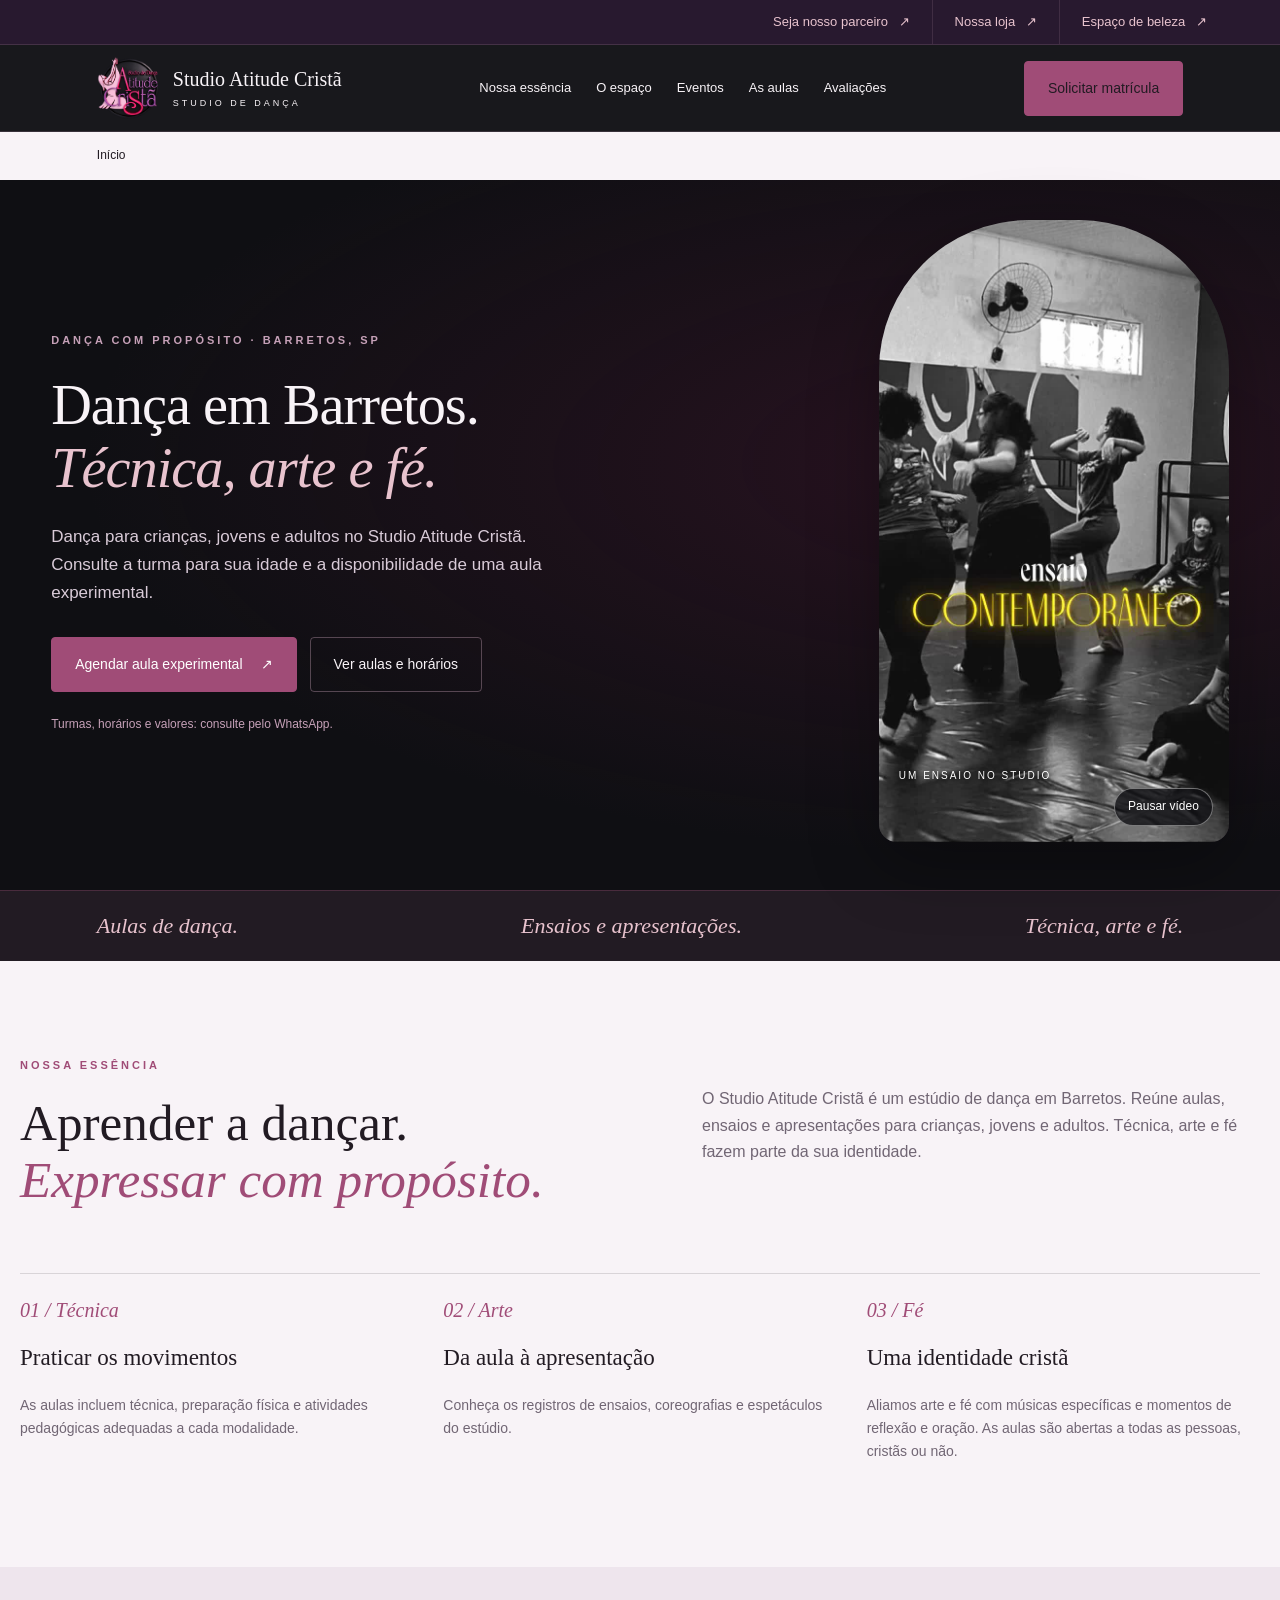
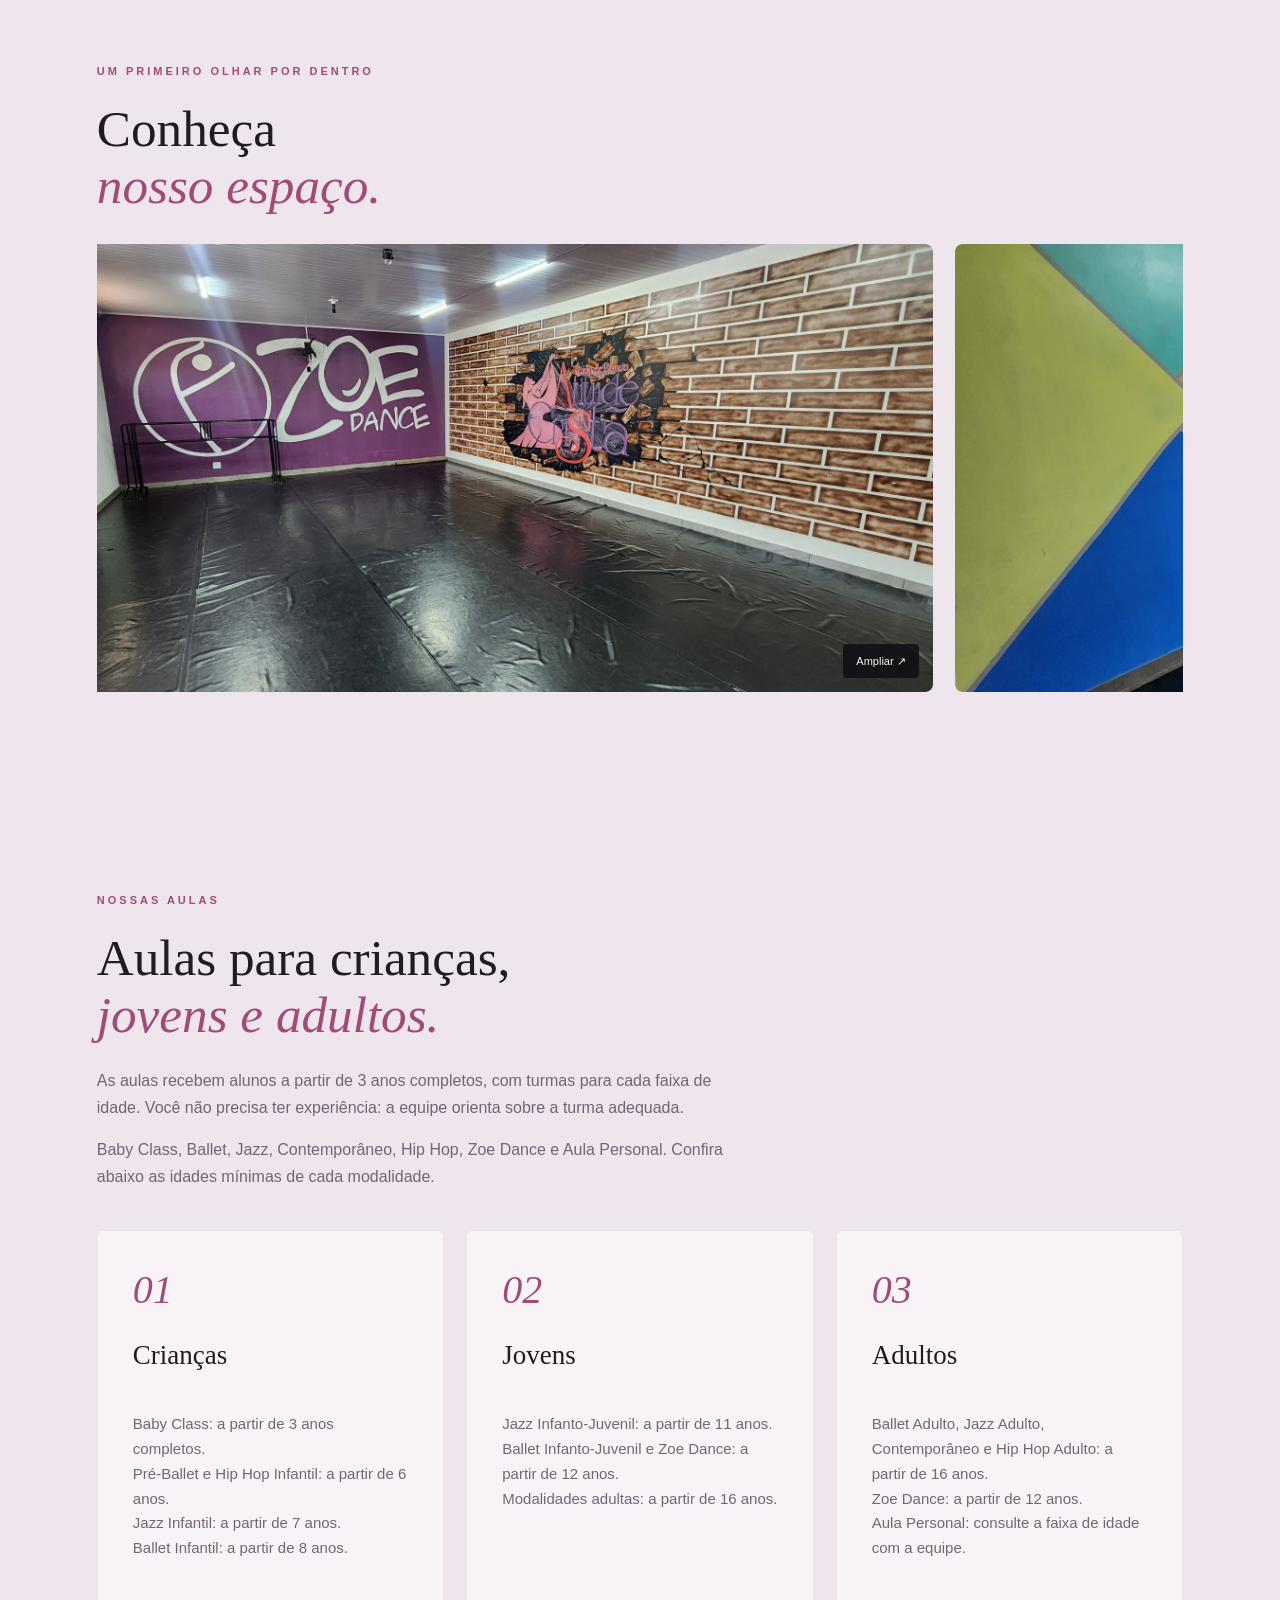
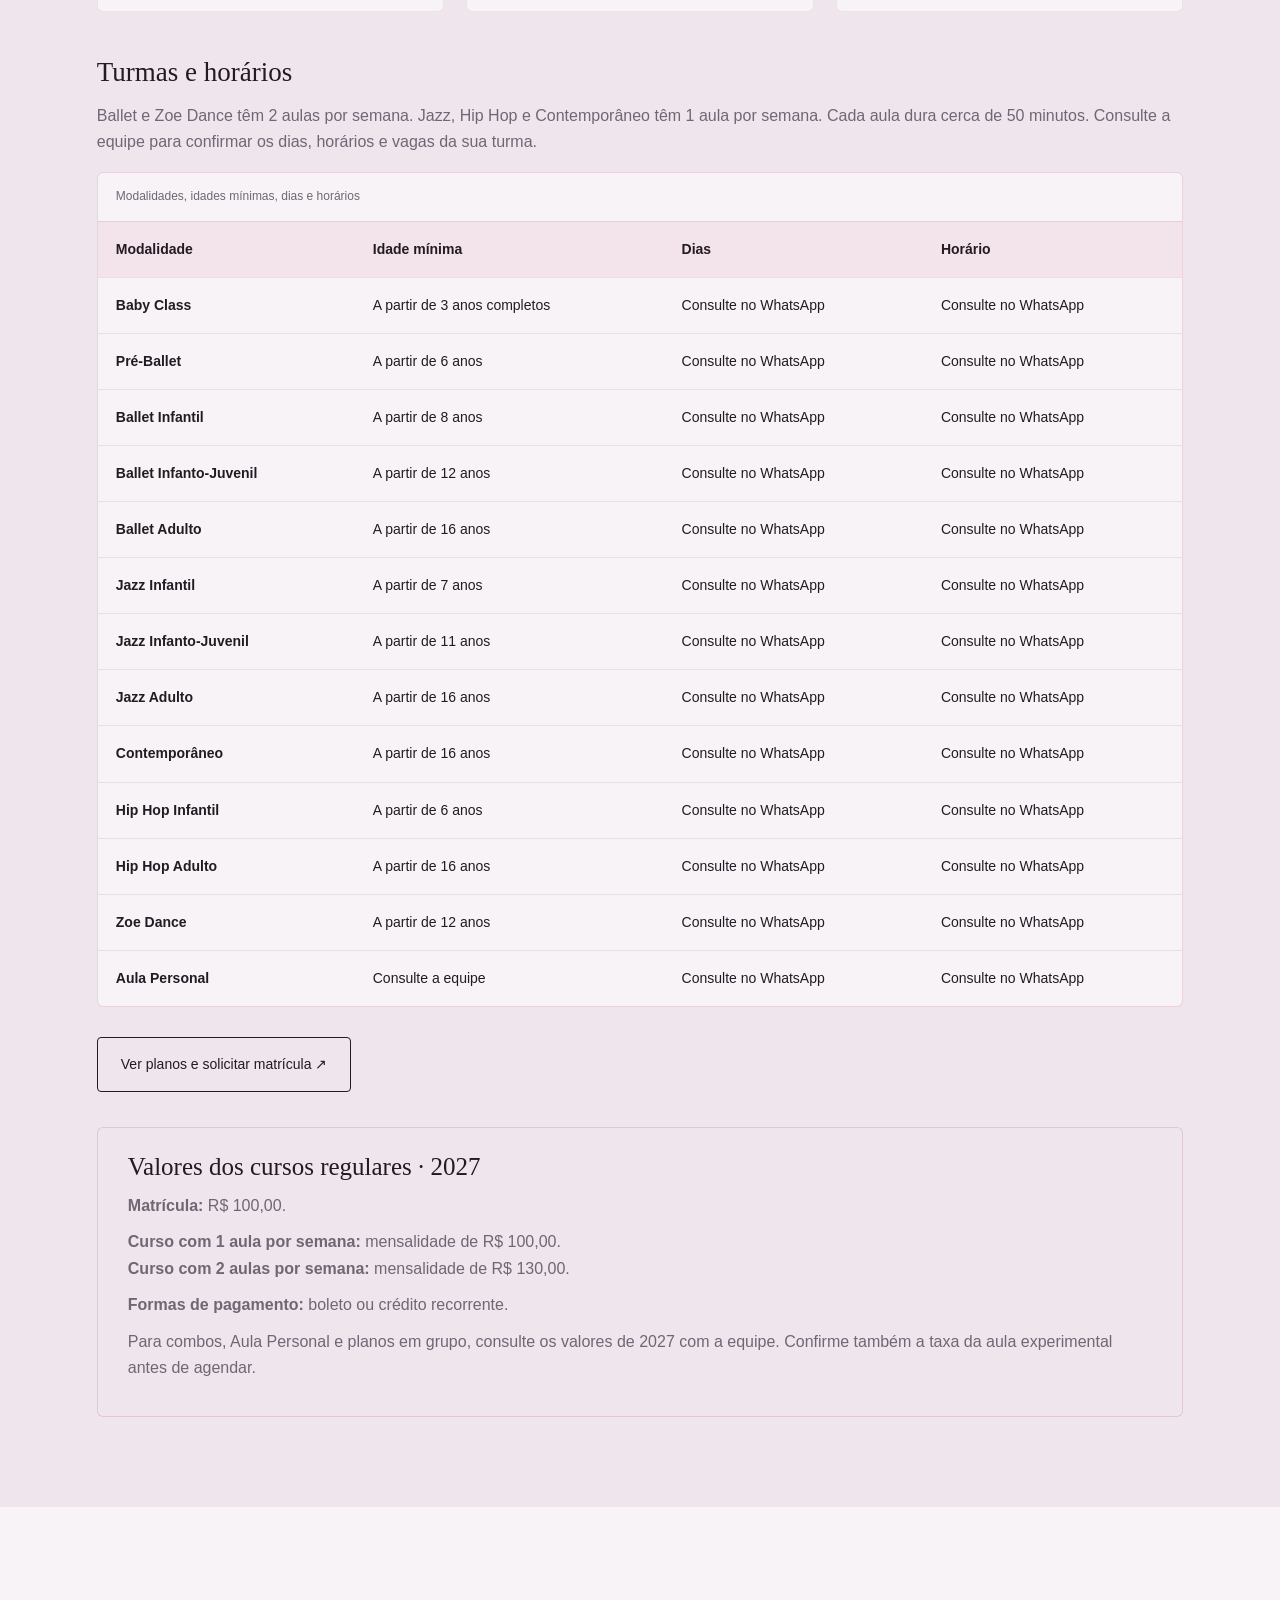
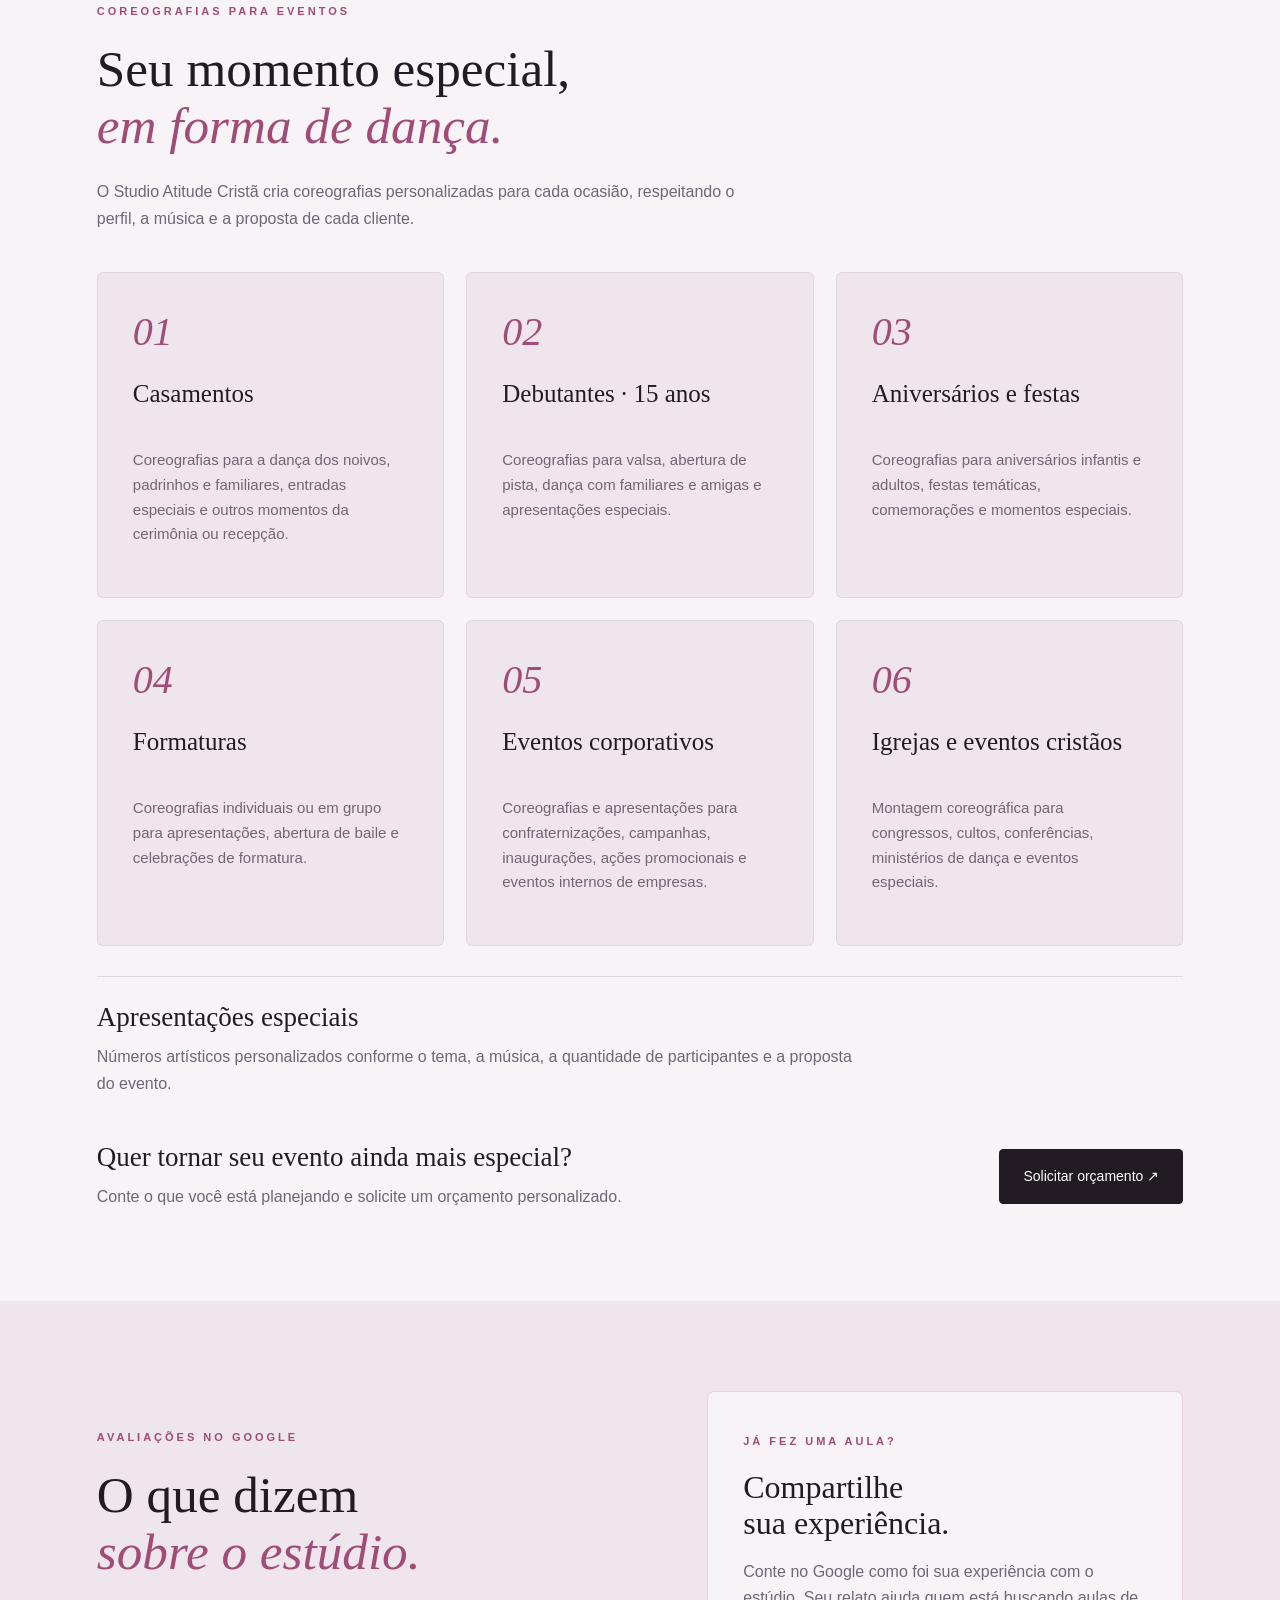
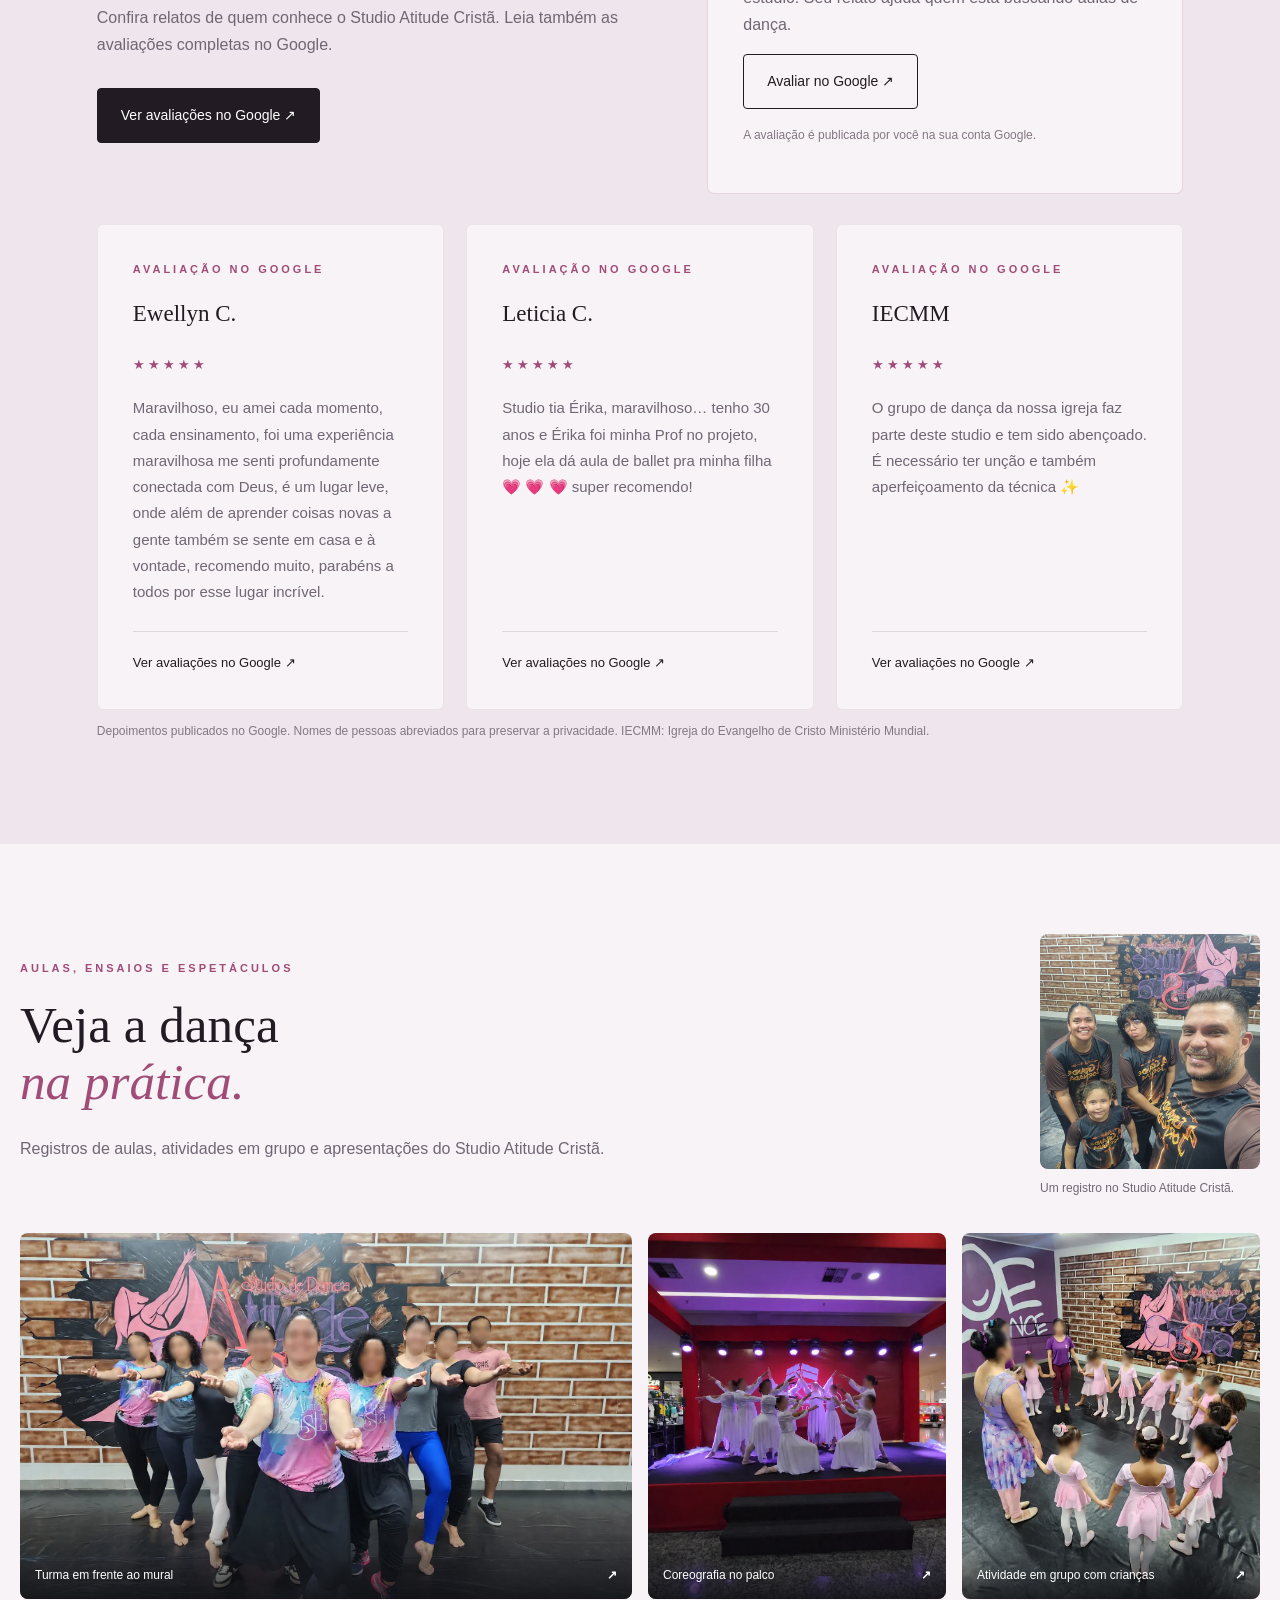
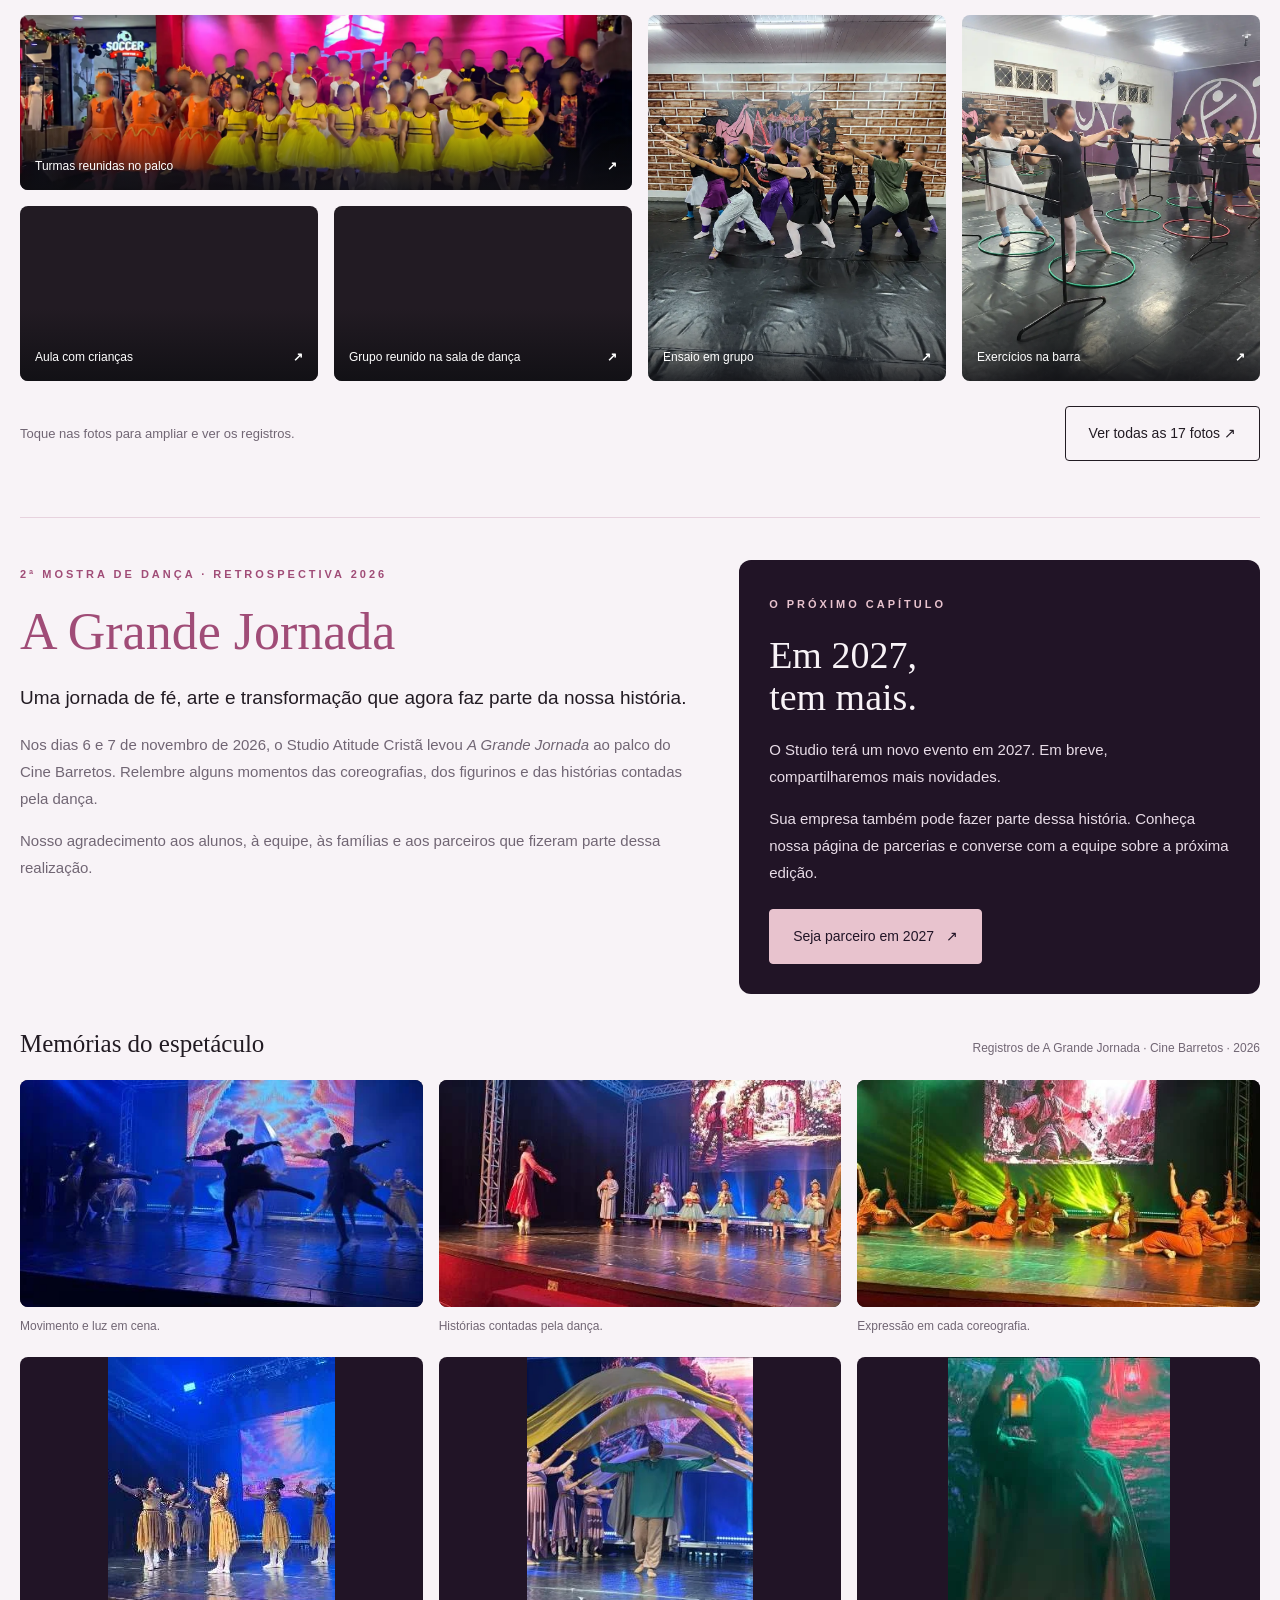
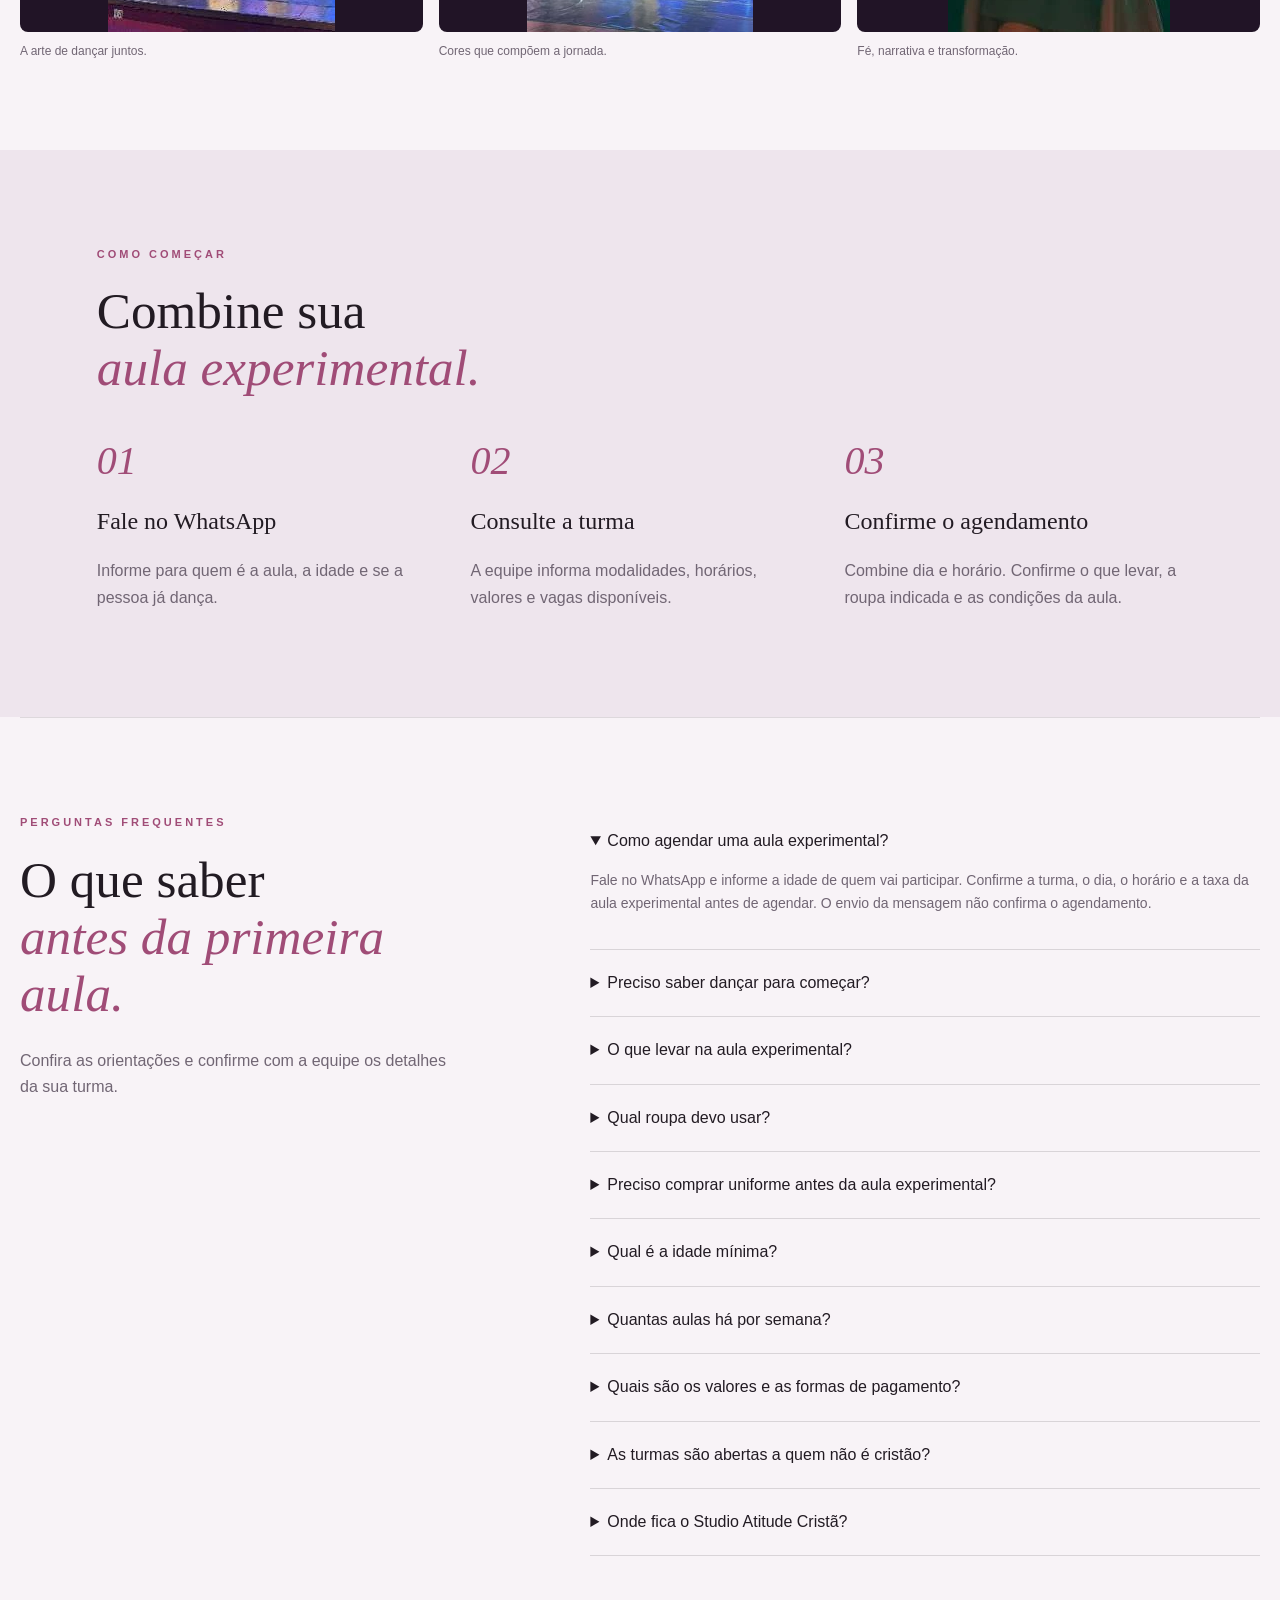
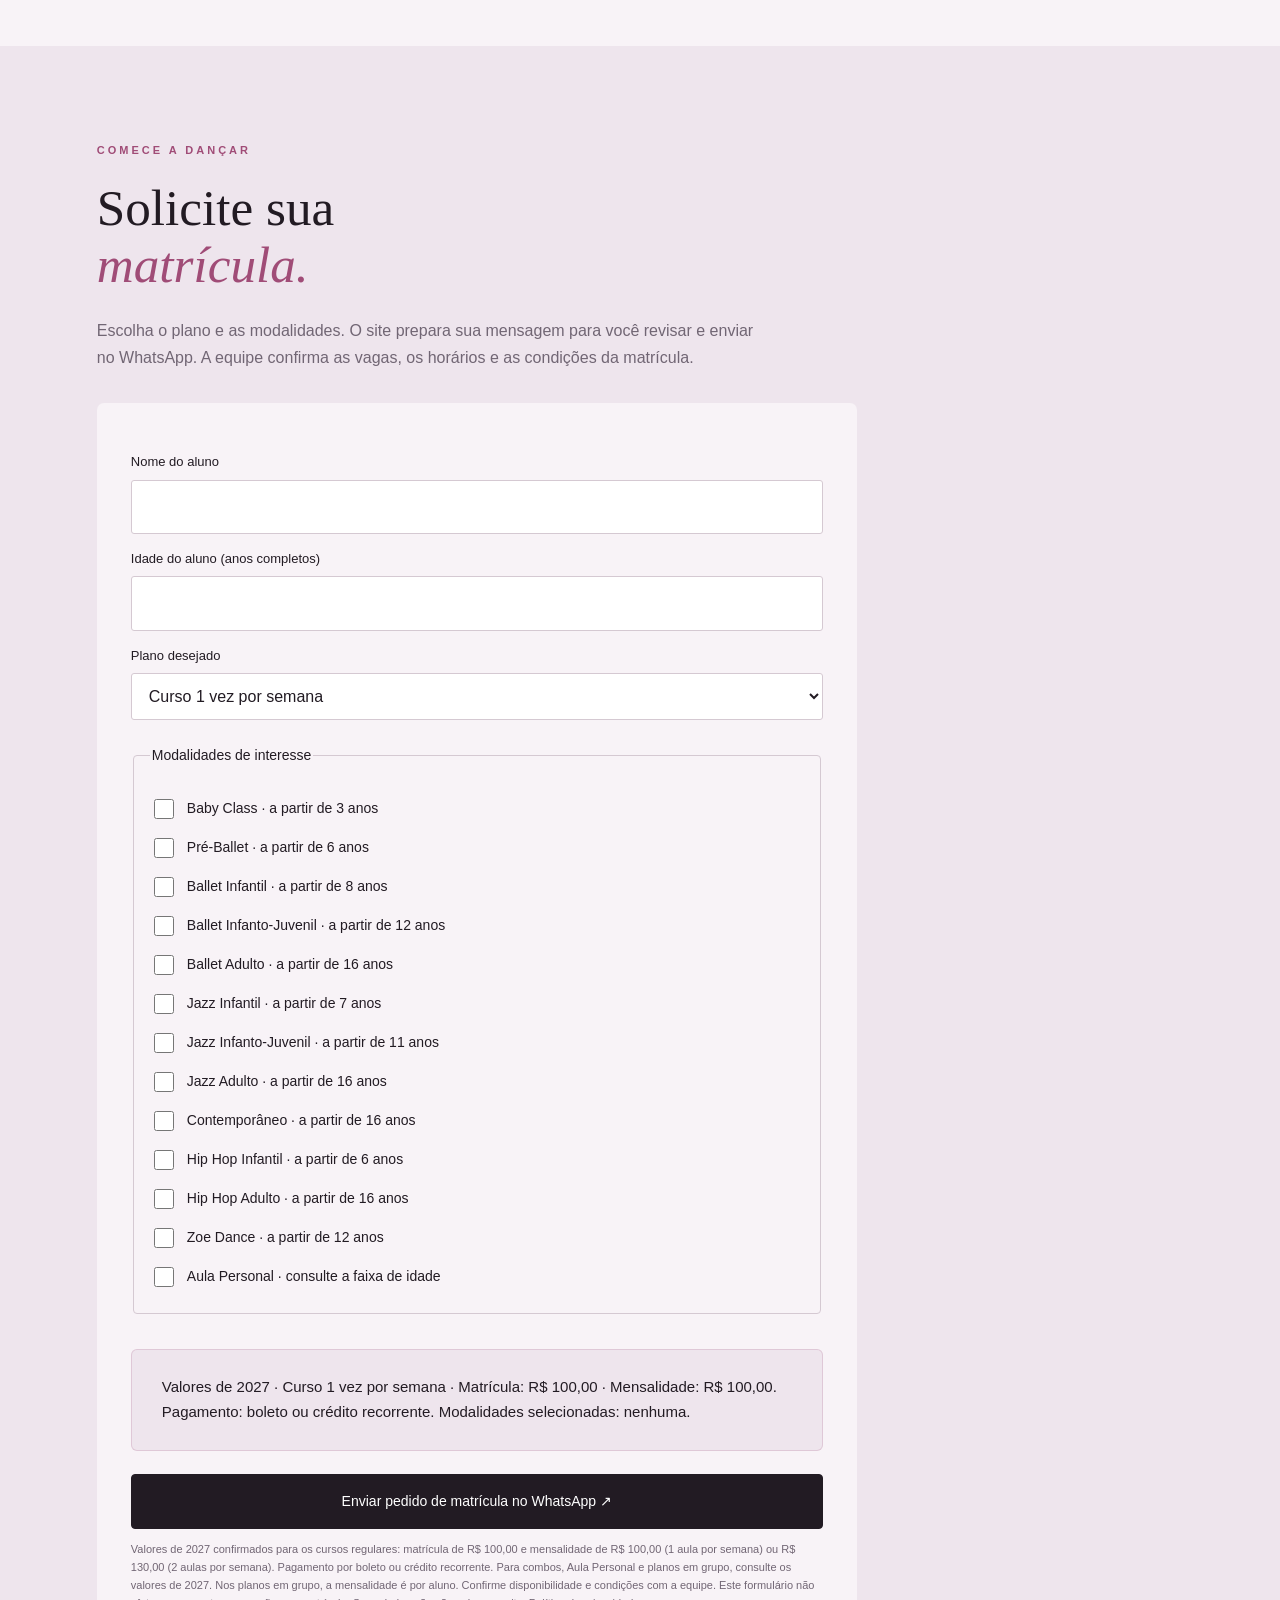
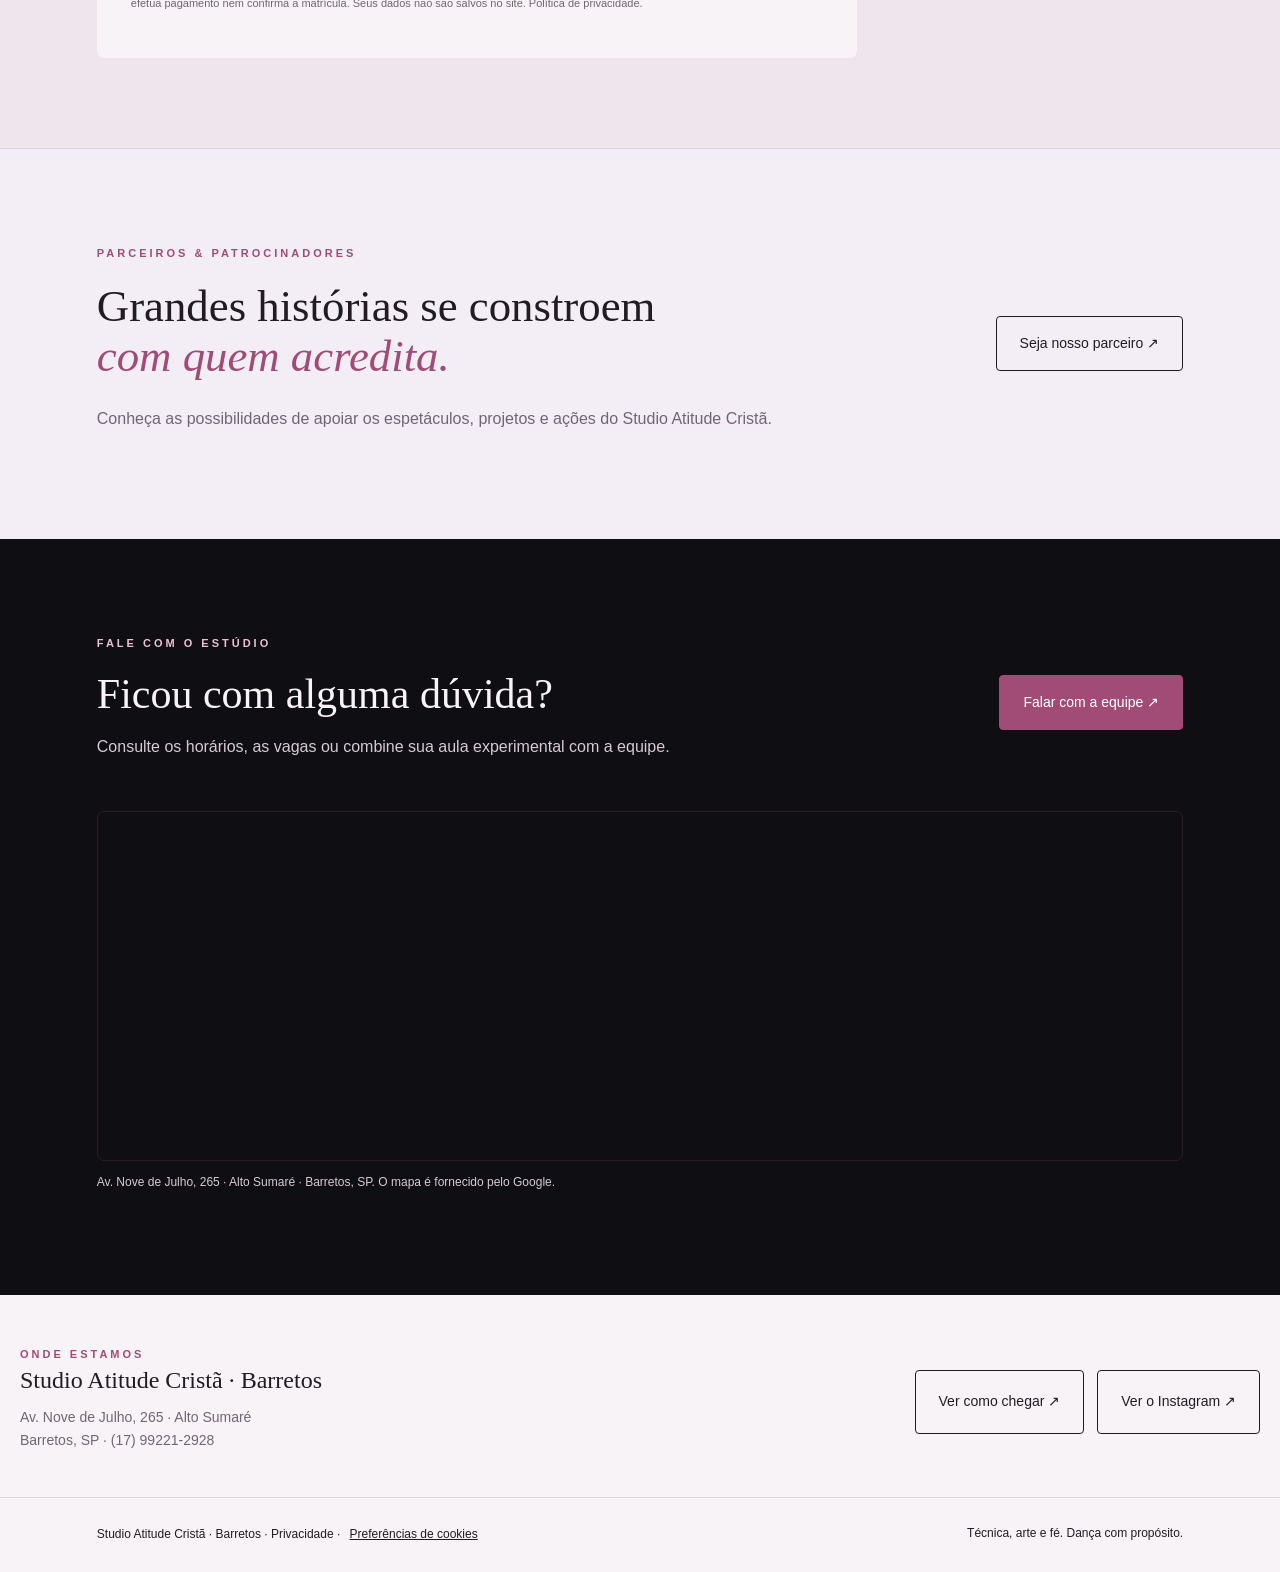
==== commit c85114f8: "Completa orientações de aula experimental, FAQ e valores oficiais de 2027" ====
--- a/index.html
+++ b/index.html
@@ -9,7 +9,7 @@
 .brand-logo{width:64px;height:64px;object-fit:contain;border-radius:7px;background:white}.logo-panel{background:#fff;display:flex;align-items:center;justify-content:center;min-height:555px;padding:32px 12px 50px}.hero-logo{width:100%;height:auto;max-width:440px;display:block}.logo-panel:before{border-color:#a04c7725}.logo-panel .art-label{left:0;right:0;text-align:center;color:#5a183a}.hero h1 em{color:#e8c3ce}@media(max-width:800px){.brand-logo{width:48px;height:48px}.logo-panel{min-height:390px}.hero-logo{max-width:350px}}
 .breadcrumbs{font-size:12px;padding-top:14px;padding-bottom:14px;background:#f8f3f7}.privacy-options{background:none;border:0;color:inherit;text-decoration:underline;cursor:pointer;font-size:inherit}.cookie-panel{position:fixed;bottom:85px;left:20px;max-width:420px;background:#f8f3f7;color:#221b23;padding:22px;border:1px solid #a04c77;border-radius:8px;box-shadow:0 8px 35px #0003;z-index:20}.cookie-panel p{font-size:13px}.cookie-panel button{margin:4px;font-size:12px;padding:10px}.cookie-panel[hidden]{display:none}@media(max-width:800px){body{padding-bottom:80px}.float{left:16px;right:16px;text-align:center;border-radius:5px}.cookie-panel{left:16px;right:16px;max-width:none}.foot{padding-bottom:12px}}.brand-logo{background:transparent}.logo-panel{background:transparent}.logo-panel:before{border:0}.logo-panel .art-label{color:#e8c3ce}.google-reviews{display:grid;grid-template-columns:1.1fr 1fr;gap:8%;align-items:center}.review-invite{background:var(--paper);border:1px solid #a04c7730;border-radius:7px;padding:35px}.review-invite h3{font-size:32px;margin:17px 0}.review-invite .note{font-size:12px;margin-top:17px}@media(max-width:800px){.google-reviews{grid-template-columns:1fr;gap:25px}.review-invite{padding:26px}}
 .space-section{background:#eee5ed}.space-heading{display:grid;grid-template-columns:1fr 1fr;gap:10%;align-items:center}.space-heading p{max-width:430px}.space-controls{display:flex;justify-content:space-between;align-items:center;margin:20px 0 14px;font-size:12px;color:#716674}.space-controls button,.viewer-frame button{border:1px solid #a04c7740;background:#f8f3f7;color:#221b23;border-radius:50%;width:45px;height:45px;cursor:pointer;font-size:22px;margin-left:6px}.space-track{display:flex;gap:22px;overflow-x:auto;scroll-snap-type:none;scroll-behavior:auto;padding:0 0 14px;scrollbar-width:thin;scrollbar-color:#a04c77 #eee5ed}.space-slide{flex:0 0 86%;margin:0;scroll-snap-align:start}.space-photo{position:relative;display:block;width:100%;padding:0;border:0;background:#221b23;cursor:zoom-in;border-radius:8px;overflow:hidden}.space-photo img{display:block;width:100%;height:clamp(260px,35vw,450px);object-fit:contain}.space-expand{position:absolute;right:14px;bottom:14px;padding:8px 13px;background:#0f0f13d9;color:#f8f3f7;border-radius:4px;font-size:11px}.space-slide figcaption{display:flex;justify-content:space-between;gap:10px;padding:14px 0;font-size:14px}.space-slide figcaption small{color:#a04c77}.space-bottom{display:flex;justify-content:space-between;align-items:center;gap:20px;margin-top:12px}.space-bottom p{font-size:12px}.space-viewer{background:#0f0f13;color:#f8f3f7;border:1px solid #a04c7760;border-radius:10px;padding:20px;width:min(1200px,96vw);max-width:96vw;max-height:94dvh}.space-viewer::backdrop{background:#000d}.viewer-close{display:block;margin-left:auto;background:transparent;color:#f8f3f7;border:1px solid #c6a1b8;border-radius:4px;padding:8px 15px;cursor:pointer}.viewer-frame{display:grid;grid-template-columns:46px minmax(0,1fr) 46px;gap:12px;align-items:center;margin-top:15px}.viewer-frame img{width:100%;height:70dvh;object-fit:contain}.viewer-frame button{margin:0}.space-viewer p{color:#e8c3ce;text-align:center;font-size:14px;margin:12px 0 0}@media(max-width:800px){.space-heading{grid-template-columns:1fr;gap:0}.space-slide{flex-basis:94%}.space-photo img{height:300px}.space-bottom{align-items:flex-start;flex-direction:column}.viewer-frame{grid-template-columns:32px minmax(0,1fr) 32px;gap:4px}.viewer-frame button{width:32px;height:32px;font-size:18px}.space-viewer{padding:12px}.viewer-frame img{height:65dvh}.space-heading h2{margin-bottom:10px}}@media(prefers-reduced-motion:reduce){.space-track{scroll-behavior:auto}}
-#space-play{font-size:16px}.space-controls>div{display:flex;gap:4px}.space-heading{display:block;margin-bottom:30px}.space-track{scrollbar-width:none}.space-track::-webkit-scrollbar{display:none}.space-landscape{flex:0 0 auto;width:calc(clamp(260px,35vw,450px) * var(--photo-ratio))}.space-landscape .space-photo img{object-fit:cover}@media(max-width:800px){.space-landscape{flex-basis:auto;width:calc(300px * var(--photo-ratio))}}.event-intro{display:grid;grid-template-columns:1fr 220px;gap:70px;align-items:center;margin-bottom:35px}.event-intro p{max-width:620px}.event-family{margin:0}.event-family img{width:100%;height:235px;display:block;object-fit:cover;object-position:center 42%;border-radius:8px}.event-family figcaption{font-size:12px;color:#716674;margin-top:10px}.event-grid{display:grid;grid-template-columns:repeat(4,minmax(0,1fr));grid-auto-rows:175px;gap:16px}.event-photo{position:relative;padding:0;border:0;border-radius:8px;overflow:hidden;cursor:zoom-in;background:#221b23;color:#fff;text-align:left}.event-photo img{display:block;width:100%;height:100%;object-fit:cover;transition:transform .35s}.event-photo:hover img{transform:scale(1.025)}.event-photo span{position:absolute;bottom:0;left:0;right:0;padding:40px 15px 14px;background:linear-gradient(transparent,#0f0f13d9);font-size:12px}.event-photo b{float:right}.event-photo-15{grid-column:span 2;grid-row:span 2}.event-photo-4,.event-photo-6,.event-photo-10,.event-photo-13{grid-row:span 2}.event-photo-1{grid-column:span 2}.event-bottom{display:flex;justify-content:space-between;align-items:center;gap:20px;margin-top:25px}.event-bottom p{font-size:13px}.event-photo:focus-visible{outline:3px solid #a04c77;outline-offset:4px}@media(max-width:800px){.event-intro{grid-template-columns:1fr;gap:20px}.event-family{max-width:240px}.event-family img{height:245px}.event-grid{grid-template-columns:repeat(2,minmax(0,1fr));grid-auto-rows:155px;gap:10px}.event-bottom{align-items:flex-start;flex-direction:column}}@media(prefers-reduced-motion:reduce){.event-photo img{transition:none}}.content-note{margin-top:35px;padding:25px 30px;border:1px solid #a04c7730;border-radius:6px;background:#eee5ed}.content-note h3{font-size:25px;margin:0 0 14px}.content-note p{margin:10px 0}.schedule{margin-top:45px}.schedule h3{margin-bottom:12px}.table-scroll{overflow-x:auto;border:1px solid #a04c7730;border-radius:6px;background:var(--paper)}.schedule table{width:100%;border-collapse:collapse;min-width:620px;text-align:left;font-size:14px}.schedule caption{text-align:left;padding:14px 18px;font-size:12px;color:#716674}.schedule th,.schedule td{padding:16px 18px;border-top:1px solid #221b2315;vertical-align:top}.schedule thead{background:#e8c3ce55}.review-rating{color:#a04c77!important;font-size:13px!important}.review-models{margin-top:30px}.review-template h3{font-size:23px}.responsible-info h3{font-size:26px;margin-top:0}.responsible-info p{margin-top:16px}.video-slot{display:grid;grid-template-columns:1fr 1fr;gap:35px;align-items:center;margin-top:45px;padding-top:35px;border-top:1px solid #221b2320}.video-slot h3{font-size:27px}.video-placeholder{aspect-ratio:16/9;background:#eee5ed;border:1px dashed #a04c7760;border-radius:7px;padding:25px;display:flex;flex-direction:column;justify-content:center;align-items:center;text-align:center}.video-placeholder span{font:26px Georgia}.video-placeholder small{display:block;margin-top:14px;color:#716674}.map-block{padding-top:35px;padding-bottom:0}.map-block iframe{display:block;width:100%;height:350px;border:1px solid #a04c7730;border-radius:7px}.fill-field{font-size:13px}.nav .brand strong{font-size:20px}@media(max-width:800px){.video-slot{grid-template-columns:1fr;gap:20px}.content-note{padding:22px}.map-block iframe{height:300px}.nav .brand strong{font-size:16px}}@media(max-width:500px){.nav{gap:10px}.nav>.btn{max-width:130px;text-align:center;font-size:11px;padding:10px}.nav .brand strong{font-size:14px}.brand{gap:8px}.brand small{letter-spacing:1px}}@media(max-width:360px){.nav>.btn{max-width:108px}.brand-logo{width:40px;height:40px}.nav .brand strong{font-size:12px}} .enrollment{max-width:760px;margin-top:32px}.enrollment fieldset{border:1px solid #d5c9d2;border-radius:4px;margin-top:24px;padding:16px}.enrollment legend{font-size:14px}.course-choice{display:flex;gap:10px;align-items:start;font-size:14px}.course-choice input{width:20px;height:20px;flex-shrink:0;margin-top:2px}.enrollment #enrollment-error{color:#9c2344;font-size:14px}.enrollment #enrollment-summary{font-size:15px}.enrollment [hidden]{display:none} .studio-video-frame{width:100%;max-width:360px;justify-self:center;border-radius:12px;overflow:hidden;background:#0f0f13;box-shadow:0 12px 35px #221b2320}.studio-video{display:block;width:100%;height:auto;aspect-ratio:9/16;object-fit:contain}@media(max-width:800px){.studio-video-frame{max-width:340px}} .event-video-copy h3{font-size:clamp(32px,4vw,48px);color:var(--gold);margin:18px 0 24px}.event-video-copy .content-note{line-height:1.9} .review-template blockquote{margin:8px 0 26px;font-size:15px;line-height:1.75;color:#716674;flex:1}.review-template .review-rating{flex:0;color:var(--gold);letter-spacing:3px;font-size:20px;margin:4px 0 12px}.review-template a{margin-top:auto} .hero{max-width:1380px;padding-left:4%;padding-right:4%;grid-template-columns:1.25fr .75fr;gap:6%;padding-top:40px;padding-bottom:48px}.hero h1{font-size:clamp(38px,4.4vw,62px);line-height:1.12;letter-spacing:-1px}.hero p{max-width:510px}.hero-media{position:relative;justify-self:end;width:100%;max-width:350px;aspect-ratio:9/16;overflow:hidden;border-radius:150px 150px 18px 18px;background:#221b23;box-shadow:0 20px 70px #0005}.hero-media video{display:block;width:100%;height:100%;object-fit:contain}.hero-logo-intro{position:absolute;inset:0;display:grid;place-items:center;background:radial-gradient(circle,#442338,#17121b 75%);z-index:2;transition:opacity 1.1s ease,transform 1.4s cubic-bezier(.2,.7,.2,1),filter 1s ease}.hero-logo-intro img{width:88%;height:auto;filter:drop-shadow(0 0 24px #e8c3ce44)}.hero-media.is-revealed .hero-logo-intro{opacity:0;transform:scale(1.12);filter:blur(12px);pointer-events:none}.hero-media-label{position:absolute;bottom:58px;left:20px;font-size:10px;letter-spacing:2px;color:white;text-shadow:0 1px 5px #000}.hero-video-toggle{position:absolute;bottom:16px;right:16px;z-index:3;background:#0f0f13c9;color:white;border:1px solid #ffffff66;border-radius:30px;padding:8px 13px;font-size:12px;cursor:pointer}@media(max-width:800px){.hero{grid-template-columns:1fr;padding-left:6%;padding-right:6%;gap:28px}.hero h1{font-size:clamp(32px,6.8vw,46px)}.hero-media{justify-self:center;max-width:300px;border-radius:110px 110px 14px 14px}}@media(prefers-reduced-motion:reduce){.hero-logo-intro{display:none}.hero-media video{object-fit:contain}}.float{display:none}.final-contact{display:flex;align-items:center;justify-content:space-between;gap:28px}.final-contact h2{font-size:clamp(30px,3.4vw,42px);margin-bottom:14px}.final-contact p{max-width:600px}.final-contact>.btn{flex-shrink:0;background:var(--gold);border-color:var(--gold)}@media(max-width:800px){.float{display:block}.final-contact{flex-direction:column;align-items:flex-start}} .choreography{background:var(--paper)}.choreography .card{background:#eee5ed}.choreography .card h3{font-size:25px}.choreography-special{margin-top:30px;padding:25px 0;border-top:1px solid #221b2320}.choreography-special h3{margin:0 0 12px}.choreography-special p{max-width:760px;margin:0}.choreography-cta{display:flex;align-items:center;justify-content:space-between;gap:28px;padding-top:20px}.choreography-cta h3{margin:0 0 12px}.choreography-cta p{margin:0}.choreography-cta>.btn{flex-shrink:0}@media(max-width:800px){.choreography-cta{flex-direction:column;align-items:flex-start}} .partner-invitation{background:#f3edf6;border-top:1px solid #e0d3e5}.partner-invitation>.wrap{display:flex;align-items:center;justify-content:space-between;gap:35px}.partner-invitation h2{font-size:clamp(30px,3.5vw,46px)}.partner-invitation .btn{flex-shrink:0}@media(max-width:800px){.partner-invitation>.wrap{flex-direction:column;align-items:flex-start}} </style><link rel="canonical" href="https://studio-atitude-crista.playerfortnitemm.chatgpt.site/"><meta property="og:type" content="website"><meta property="og:locale" content="pt_BR"><meta property="og:title" content="Studio Atitude Cristã — Dança com propósito em Barretos"><meta property="og:description" content="Técnica, arte e fé. Aulas de dança em Barretos para crianças, jovens e adultos. Consulte turmas e aula experimental pelo WhatsApp."><meta property="og:url" content="https://studio-atitude-crista.playerfortnitemm.chatgpt.site/"><meta property="og:image" content="https://studio-atitude-crista.playerfortnitemm.chatgpt.site/assets/logo-atitude-crista.png"><meta property="og:image:width" content="1080"><meta property="og:image:height" content="1080"><meta property="og:image:alt" content="Logo do Studio Atitude Cristã"><meta name="twitter:card" content="summary_large_image"><link rel="icon" href="/assets/logo-atitude-crista.png"><script type="application/ld+json">{"@context": "https://schema.org", "@type": "LocalBusiness", "name": "Studio Atitude Cristã", "url": "https://studio-atitude-crista.playerfortnitemm.chatgpt.site", "image": "https://studio-atitude-crista.playerfortnitemm.chatgpt.site/assets/logo-atitude-crista.png", "telephone": "+5517992212928", "description": "Studio de dança com princípios cristãos em Barretos.", "address": {"@type": "PostalAddress", "streetAddress": "Avenida Nove de Julho, 265", "addressLocality": "Barretos", "addressRegion": "SP", "postalCode": "14781-020", "addressCountry": "BR"}, "sameAs": ["https://www.instagram.com/studiodedancaac/"], "hasMap": "https://www.google.com/maps/search/?api=1&query=Studio+Atitude+Crista+Barretos"}</script><link rel="stylesheet" href="/assets/studio-destinations.css"><link rel="stylesheet" href="/assets/jornada-memory.css?v=2026-1"></head><body><nav class="studio-destinations" aria-label="Explore o Studio"><div><a href="/parceiros/" data-transition>Seja nosso parceiro <span aria-hidden="true">↗</span></a><a href="/loja/" data-transition>Nossa loja <span aria-hidden="true">↗</span></a><a href="/espaco-de-beleza/" data-transition>Espaço de beleza <span aria-hidden="true">↗</span></a></div></nav><header><div class="wrap nav"><a href="#inicio" class="brand" aria-label="Studio Atitude Cristã, início"><img class="brand-logo" src="assets/logo-atitude-crista-transparente.png" alt="" width="64" height="64"><span><strong>Studio Atitude Cristã</strong><small>STUDIO DE DANÇA</small></span></a><nav class="links" aria-label="Menu principal"><a href="#essencia">Nossa essência</a><a href="#espaco">O espaço</a><a href="#coreografias-eventos">Eventos</a><a href="#aulas">As aulas</a><a href="#avaliacoes">Avaliações</a></nav><a class="btn outline" href="#matricula">Solicitar matrícula</a></div></header><main><nav class="wrap breadcrumbs" aria-label="Caminho de navegação"><span aria-current="page">Início</span></nav><section class="wrap hero" id="inicio"><div><span class="eyebrow">Dança com propósito · Barretos, SP</span><h1>Dança em Barretos.<br><em>Técnica, arte e fé.</em></h1><p>Dança para crianças, jovens e adultos no Studio Atitude Cristã. Consulte a turma para sua idade e a disponibilidade de uma aula experimental.</p><div class="actions"><a class="btn" href="https://wa.me/5517992212928?text=Ol%C3%A1%21%20Gostaria%20de%20agendar%20uma%20aula%20experimental%20do%20Studio%20Atitude%20Crist%C3%A3." target="_blank" rel="noopener">Agendar aula experimental <span>↗</span></a><a class="btn outline" href="#aulas">Ver aulas e horários</a></div><span class="note">Turmas, horários e valores: consulte pelo WhatsApp.</span></div><div class="hero-media" id="hero-media"><video id="hero-video" muted loop playsinline autoplay preload="auto" poster="/assets/hero-ensaio.jpg" aria-label="Ensaio de dança contemporânea no Studio Atitude Cristã"><source src="/assets/hero-ensaio.mp4" type="video/mp4"></video><div class="hero-logo-intro" aria-hidden="true"><img src="/assets/logo-atitude-crista-transparente.png" alt="" width="1080" height="1080"></div><span class="hero-media-label">UM ENSAIO NO STUDIO</span><button class="hero-video-toggle" id="hero-video-toggle" type="button" aria-label="Pausar vídeo">Pausar vídeo</button></div></section><div class="strip"><div class="wrap"><span>Aulas de dança.</span><span>Ensaios e apresentações.</span><span>Técnica, arte e fé.</span></div></div><section class="wrap section" id="essencia"><div class="intro"><div><span class="eyebrow">Nossa essência</span><h2>Aprender a dançar.<br><em>Expressar com propósito.</em></h2></div><p>O Studio Atitude Cristã é um estúdio de dança em Barretos. Reúne aulas, ensaios e apresentações para crianças, jovens e adultos. Técnica, arte e fé fazem parte da sua identidade.</p></div><div class="values"><div><span>01 / Técnica</span><h3>Praticar os movimentos</h3><p>As fotos das aulas mostram exercícios na barra e práticas em grupo.</p></div><div><span>02 / Arte</span><h3>Da aula à apresentação</h3><p>Conheça os registros de ensaios, coreografias e espetáculos do estúdio.</p></div><div><span>03 / Fé</span><h3>Uma identidade cristã</h3><p>A fé faz parte da proposta do Studio Atitude Cristã.</p></div></div></section><section class="space-section section" id="espaco"><div class="wrap"><div class="space-heading"><div><span class="eyebrow">Um primeiro olhar por dentro</span><h2>Conheça<br><em>nosso espaço.</em></h2></div></div><div class="space-track" id="space-track" tabindex="0" role="region" aria-label="Fotos do espaço do estúdio"><figure class="space-slide space-landscape" style="--photo-ratio:2.164905"><button class="space-photo" type="button" data-photo="0" aria-label="Ampliar foto: Sala de dança - painel Zoe Dance"><img src="assets/espaco-1.jpeg" alt="Sala de dança com espelhos, barras e painel Zoe Dance." width="2048" height="946" loading="lazy" decoding="async"><span class="space-expand" aria-hidden="true">Ampliar ↗</span></button></figure><figure class="space-slide space-landscape" style="--photo-ratio:2.164905"><button class="space-photo" type="button" data-photo="1" aria-label="Ampliar foto: Sala de dança - parede colorida"><img src="assets/espaco-2.jpeg" alt="Sala de dança com parede geométrica colorida e espelhos." width="2048" height="946" loading="lazy" decoding="async"><span class="space-expand" aria-hidden="true">Ampliar ↗</span></button></figure><figure class="space-slide space-landscape" style="--photo-ratio:2.164905"><button class="space-photo" type="button" data-photo="2" aria-label="Ampliar foto: Recepção"><img src="assets/espaco-3.jpeg" alt="Recepção do Studio Atitude Cristã, com balcão e decoração." width="2048" height="946" loading="lazy" decoding="async"><span class="space-expand" aria-hidden="true">Ampliar ↗</span></button></figure><figure class="space-slide space-landscape" style="--photo-ratio:1.333333"><button class="space-photo" type="button" data-photo="3" aria-label="Ampliar foto: Fachada do estúdio"><img src="assets/espaco-4.jpeg" alt="Fachada roxa do Studio de Dança Atitude Cristã." width="2048" height="1536" loading="lazy" decoding="async"><span class="space-expand" aria-hidden="true">Ampliar ↗</span></button></figure><figure class="space-slide"><button class="space-photo" type="button" data-photo="4" aria-label="Ampliar foto: Área de espera"><img src="assets/espaco-5.jpeg" alt="Área de espera do estúdio com sofás, cadeiras e televisão." width="1153" height="2048" loading="lazy" decoding="async"><span class="space-expand" aria-hidden="true">Ampliar ↗</span></button></figure></div></div></section><dialog id="space-viewer" class="space-viewer" aria-label="Fotos ampliadas do estúdio"><button type="button" class="viewer-close" aria-label="Fechar foto ampliada">Fechar ×</button><div class="viewer-frame"><button type="button" class="viewer-prev" aria-label="Foto anterior">←</button><img id="viewer-image" alt=""><button type="button" class="viewer-next" aria-label="Próxima foto">→</button></div><p id="viewer-caption" aria-live="polite"></p></dialog><section class="audience section" id="aulas"><div class="wrap"><div class="heading"><span class="eyebrow">Nossas aulas</span><h2>Aulas para crianças,<br><em>jovens e adultos.</em></h2><p>Informe sua idade e se você já tem experiência com dança. A equipe orienta sobre as turmas disponíveis.</p><p>Baby Class, Ballet, Jazz, Contemporâneo, Hip Hop, Zoe Dance e Aula Personal. Confira abaixo as idades mínimas de cada modalidade.</p></div><div class="cards"><article class="card"><span class="num">01</span><h3>Crianças</h3><p>Baby Class: a partir de 3 anos completos.<br>Pré-Ballet e Hip Hop Infantil: a partir de 6 anos.<br>Jazz Infantil: a partir de 7 anos.<br>Ballet Infantil: a partir de 8 anos.</p></article><article class="card"><span class="num">02</span><h3>Jovens</h3><p>Jazz Infanto-Juvenil: a partir de 11 anos.<br>Ballet Infanto-Juvenil e Zoe Dance: a partir de 12 anos.<br>Modalidades adultas: a partir de 16 anos.</p></article><article class="card"><span class="num">03</span><h3>Adultos</h3><p>Ballet Adulto, Jazz Adulto, Contemporâneo e Hip Hop Adulto: a partir de 16 anos.<br>Zoe Dance: a partir de 12 anos.<br>Aula Personal: consulte a faixa de idade com a equipe.</p></article></div><div class="schedule"><h3>Turmas e horários</h3><p>Confira as idades mínimas. Consulte a equipe para saber os dias, horários e vagas disponíveis.</p><div class="table-scroll" tabindex="0" role="region" aria-label="Tabela de turmas e horários"><table><caption>Modalidades, idades mínimas, dias e horários</caption><thead><tr><th scope="col">Modalidade</th><th scope="col">Idade mínima</th><th scope="col">Dias</th><th scope="col">Horário</th></tr></thead><tbody><tr><th scope="row">Baby Class</th><td>A partir de 3 anos completos</td><td>Consulte no WhatsApp</td><td>Consulte no WhatsApp</td></tr><tr><th scope="row">Pré-Ballet</th><td>A partir de 6 anos</td><td>Consulte no WhatsApp</td><td>Consulte no WhatsApp</td></tr><tr><th scope="row">Ballet Infantil</th><td>A partir de 8 anos</td><td>Consulte no WhatsApp</td><td>Consulte no WhatsApp</td></tr><tr><th scope="row">Ballet Infanto-Juvenil</th><td>A partir de 12 anos</td><td>Consulte no WhatsApp</td><td>Consulte no WhatsApp</td></tr><tr><th scope="row">Ballet Adulto</th><td>A partir de 16 anos</td><td>Consulte no WhatsApp</td><td>Consulte no WhatsApp</td></tr><tr><th scope="row">Jazz Infantil</th><td>A partir de 7 anos</td><td>Consulte no WhatsApp</td><td>Consulte no WhatsApp</td></tr><tr><th scope="row">Jazz Infanto-Juvenil</th><td>A partir de 11 anos</td><td>Consulte no WhatsApp</td><td>Consulte no WhatsApp</td></tr><tr><th scope="row">Jazz Adulto</th><td>A partir de 16 anos</td><td>Consulte no WhatsApp</td><td>Consulte no WhatsApp</td></tr><tr><th scope="row">Contemporâneo</th><td>A partir de 16 anos</td><td>Consulte no WhatsApp</td><td>Consulte no WhatsApp</td></tr><tr><th scope="row">Hip Hop Infantil</th><td>A partir de 6 anos</td><td>Consulte no WhatsApp</td><td>Consulte no WhatsApp</td></tr><tr><th scope="row">Hip Hop Adulto</th><td>A partir de 16 anos</td><td>Consulte no WhatsApp</td><td>Consulte no WhatsApp</td></tr><tr><th scope="row">Zoe Dance</th><td>A partir de 12 anos</td><td>Consulte no WhatsApp</td><td>Consulte no WhatsApp</td></tr><tr><th scope="row">Aula Personal</th><td>Consulte a equipe</td><td>Consulte no WhatsApp</td><td>Consulte no WhatsApp</td></tr></tbody></table></div><div class="actions"><a class="btn outline" href="#matricula">Ver planos e solicitar matrícula ↗</a></div><p>Curso 1 vez por semana: matrícula de R$ 100,00 e mensalidade de R$ 100,00. Curso 2 vezes por semana: matrícula de R$ 100,00 e mensalidade de R$ 130,00. Veja também os combos, a Aula Personal e os planos em grupo no formulário de matrícula. Confirme as condições da aula experimental com a equipe.</p></div></div></section><section class="section choreography" id="coreografias-eventos"><div class="wrap"><div class="heading"><span class="eyebrow">Coreografias para Eventos</span><h2>Seu momento especial,<br><em>em forma de dança.</em></h2><p>O Studio Atitude Cristã cria coreografias personalizadas para cada ocasião, respeitando o perfil, a música e a proposta de cada cliente.</p></div><div class="cards"><article class="card"><span class="num">01</span><h3>Casamentos</h3><p>Coreografias para a dança dos noivos, padrinhos e familiares, entradas especiais e outros momentos da cerimônia ou recepção.</p></article><article class="card"><span class="num">02</span><h3>Debutantes · 15 anos</h3><p>Coreografias para valsa, abertura de pista, dança com familiares e amigas e apresentações especiais.</p></article><article class="card"><span class="num">03</span><h3>Aniversários e festas</h3><p>Coreografias para aniversários infantis e adultos, festas temáticas, comemorações e momentos especiais.</p></article><article class="card"><span class="num">04</span><h3>Formaturas</h3><p>Coreografias individuais ou em grupo para apresentações, abertura de baile e celebrações de formatura.</p></article><article class="card"><span class="num">05</span><h3>Eventos corporativos</h3><p>Coreografias e apresentações para confraternizações, campanhas, inaugurações, ações promocionais e eventos internos de empresas.</p></article><article class="card"><span class="num">06</span><h3>Igrejas e eventos cristãos</h3><p>Montagem coreográfica para congressos, cultos, conferências, ministérios de dança e eventos especiais.</p></article></div><div class="choreography-special"><h3>Apresentações especiais</h3><p>Números artísticos personalizados conforme o tema, a música, a quantidade de participantes e a proposta do evento.</p></div><div class="choreography-cta"><div><h3>Quer tornar seu evento ainda mais especial?</h3><p>Conte o que você está planejando e solicite um orçamento personalizado.</p></div><a class="btn" href="https://wa.me/5517992212928?text=Ol%C3%A1%21%20Gostaria%20de%20solicitar%20um%20or%C3%A7amento%20de%20coreografia%20personalizada%20para%20um%20evento.%0ATipo%20de%20evento%3A%20%0AData%20prevista%3A%20%0AQuantidade%20de%20participantes%3A%20%0APodem%20me%20orientar%20sobre%20a%20montagem%20e%20os%20ensaios%3F" target="_blank" rel="noopener">Solicitar orçamento ↗</a></div></div></section><section class="audience section" id="avaliacoes"><div class="wrap google-reviews"><div><span class="eyebrow">Avaliações no Google</span><h2>O que dizem<br><em>sobre o estúdio.</em></h2><p>Confira relatos de quem conhece o Studio Atitude Cristã. Leia também as avaliações completas no Google.</p><div class="actions"><a class="btn" href="https://www.google.com/maps/search/?api=1&query=Studio+de+Dan%C3%A7a+Atitude+Crist%C3%A3&query_place_id=ChIJsYWqj3uFu5QRiBWJWmcfWEY" target="_blank" rel="noopener">Ver avaliações no Google ↗</a></div></div><article class="review-invite"><span class="eyebrow">Já fez uma aula?</span><h3>Compartilhe<br>sua experiência.</h3><p>Conte no Google como foi sua experiência com o estúdio. Seu relato ajuda quem está buscando aulas de dança.</p><a class="btn outline" href="https://search.google.com/local/writereview?placeid=ChIJsYWqj3uFu5QRiBWJWmcfWEY" target="_blank" rel="noopener">Avaliar no Google ↗</a><p class="note">A avaliação é publicada por você na sua conta Google.</p></article></div><div class="wrap"><div class="cards review-models"><article class="card review-template"><span class="eyebrow">Avaliação no Google</span><h3>Ewellyn C.</h3><p class="review-rating" aria-label="5 de 5 estrelas">★★★★★</p><blockquote>Maravilhoso, eu amei cada momento, cada ensinamento, foi uma experiência maravilhosa me senti profundamente conectada com Deus, é um lugar leve, onde além de aprender coisas novas a gente também se sente em casa e à vontade, recomendo muito, parabéns a todos por esse lugar incrível.</blockquote><a href="https://www.google.com/maps/search/?api=1&amp;query=Studio+de+Dan%C3%A7a+Atitude+Crist%C3%A3&amp;query_place_id=ChIJsYWqj3uFu5QRiBWJWmcfWEY" target="_blank" rel="noopener">Ver avaliações no Google ↗</a></article><article class="card review-template"><span class="eyebrow">Avaliação no Google</span><h3>Leticia C.</h3><p class="review-rating" aria-label="5 de 5 estrelas">★★★★★</p><blockquote>Studio tia Érika, maravilhoso… tenho 30 anos e Érika foi minha Prof no projeto, hoje ela dá aula de ballet pra minha filha 💗 💗 💗 super recomendo!</blockquote><a href="https://www.google.com/maps/search/?api=1&amp;query=Studio+de+Dan%C3%A7a+Atitude+Crist%C3%A3&amp;query_place_id=ChIJsYWqj3uFu5QRiBWJWmcfWEY" target="_blank" rel="noopener">Ver avaliações no Google ↗</a></article><article class="card review-template"><span class="eyebrow">Avaliação no Google</span><h3>IECMM</h3><p class="review-rating" aria-label="5 de 5 estrelas">★★★★★</p><blockquote>O grupo de dança da nossa igreja faz parte deste studio e tem sido abençoado.<br>É necessário ter unção e também aperfeiçoamento da técnica ✨</blockquote><a href="https://www.google.com/maps/search/?api=1&amp;query=Studio+de+Dan%C3%A7a+Atitude+Crist%C3%A3&amp;query_place_id=ChIJsYWqj3uFu5QRiBWJWmcfWEY" target="_blank" rel="noopener">Ver avaliações no Google ↗</a></article></div><p class="note">Depoimentos publicados no Google. Nomes de pessoas abreviados para preservar a privacidade. IECMM: Igreja do Evangelho de Cristo Ministério Mundial.</p></div></section><section class="wrap section" id="vivencias"><div class="event-intro"><div><span class="eyebrow">Aulas, ensaios e espetáculos</span><h2>Veja a dança<br><em>na prática.</em></h2><p>Registros de aulas, atividades em grupo e apresentações do Studio Atitude Cristã.</p></div><figure class="event-family"><img src="/assets/equipe-estudio.jpeg" alt="Quatro pessoas reunidas no Studio Atitude Cristã." loading="lazy" decoding="async"><figcaption>Um registro no Studio Atitude Cristã.</figcaption></figure></div><div class="event-grid"><button class="event-photo event-photo-15" type="button" data-event="14" aria-label="Ampliar: Turma em frente ao mural"><img src="/assets/vivencia-15.webp" alt="Turma em frente ao mural. Rostos desfocados para preservar a privacidade." loading="lazy" decoding="async"><span>Turma em frente ao mural <b aria-hidden="true">↗</b></span></button><button class="event-photo event-photo-4" type="button" data-event="3" aria-label="Ampliar: Coreografia no palco"><img src="/assets/vivencia-4.webp" alt="Coreografia no palco. Rostos desfocados para preservar a privacidade." loading="lazy" decoding="async"><span>Coreografia no palco <b aria-hidden="true">↗</b></span></button><button class="event-photo event-photo-6" type="button" data-event="5" aria-label="Ampliar: Atividade em grupo com crianças"><img src="/assets/vivencia-6.webp" alt="Atividade em grupo com crianças. Rostos desfocados para preservar a privacidade." loading="lazy" decoding="async"><span>Atividade em grupo com crianças <b aria-hidden="true">↗</b></span></button><button class="event-photo event-photo-1" type="button" data-event="0" aria-label="Ampliar: Turmas reunidas no palco"><img src="/assets/vivencia-1.webp" alt="Turmas reunidas no palco. Rostos desfocados para preservar a privacidade." loading="lazy" decoding="async"><span>Turmas reunidas no palco <b aria-hidden="true">↗</b></span></button><button class="event-photo event-photo-10" type="button" data-event="9" aria-label="Ampliar: Ensaio em grupo"><img src="/assets/vivencia-10.webp" alt="Ensaio em grupo. Rostos desfocados para preservar a privacidade." loading="lazy" decoding="async"><span>Ensaio em grupo <b aria-hidden="true">↗</b></span></button><button class="event-photo event-photo-13" type="button" data-event="12" aria-label="Ampliar: Exercícios na barra"><img src="/assets/vivencia-13.webp" alt="Exercícios na barra. Rostos desfocados para preservar a privacidade." loading="lazy" decoding="async"><span>Exercícios na barra <b aria-hidden="true">↗</b></span></button><button class="event-photo event-photo-11" type="button" data-event="10" aria-label="Ampliar: Aula com crianças"><img src="/assets/vivencia-11.webp" alt="Aula com crianças. Rostos desfocados para preservar a privacidade." loading="lazy" decoding="async"><span>Aula com crianças <b aria-hidden="true">↗</b></span></button><button class="event-photo event-photo-17" type="button" data-event="16" aria-label="Ampliar: Grupo reunido na sala de dança"><img src="/assets/vivencia-17.webp" alt="Grupo reunido na sala de dança. Rostos desfocados para preservar a privacidade." loading="lazy" decoding="async"><span>Grupo reunido na sala de dança <b aria-hidden="true">↗</b></span></button></div><div class="event-bottom"><p>Toque nas fotos para ampliar e ver os registros.</p><button class="btn outline" type="button" data-event="0">Ver todas as 17 fotos ↗</button></div><section class="jornada-memory" id="video" aria-labelledby="jornada-title">
+#space-play{font-size:16px}.space-controls>div{display:flex;gap:4px}.space-heading{display:block;margin-bottom:30px}.space-track{scrollbar-width:none}.space-track::-webkit-scrollbar{display:none}.space-landscape{flex:0 0 auto;width:calc(clamp(260px,35vw,450px) * var(--photo-ratio))}.space-landscape .space-photo img{object-fit:cover}@media(max-width:800px){.space-landscape{flex-basis:auto;width:calc(300px * var(--photo-ratio))}}.event-intro{display:grid;grid-template-columns:1fr 220px;gap:70px;align-items:center;margin-bottom:35px}.event-intro p{max-width:620px}.event-family{margin:0}.event-family img{width:100%;height:235px;display:block;object-fit:cover;object-position:center 42%;border-radius:8px}.event-family figcaption{font-size:12px;color:#716674;margin-top:10px}.event-grid{display:grid;grid-template-columns:repeat(4,minmax(0,1fr));grid-auto-rows:175px;gap:16px}.event-photo{position:relative;padding:0;border:0;border-radius:8px;overflow:hidden;cursor:zoom-in;background:#221b23;color:#fff;text-align:left}.event-photo img{display:block;width:100%;height:100%;object-fit:cover;transition:transform .35s}.event-photo:hover img{transform:scale(1.025)}.event-photo span{position:absolute;bottom:0;left:0;right:0;padding:40px 15px 14px;background:linear-gradient(transparent,#0f0f13d9);font-size:12px}.event-photo b{float:right}.event-photo-15{grid-column:span 2;grid-row:span 2}.event-photo-4,.event-photo-6,.event-photo-10,.event-photo-13{grid-row:span 2}.event-photo-1{grid-column:span 2}.event-bottom{display:flex;justify-content:space-between;align-items:center;gap:20px;margin-top:25px}.event-bottom p{font-size:13px}.event-photo:focus-visible{outline:3px solid #a04c77;outline-offset:4px}@media(max-width:800px){.event-intro{grid-template-columns:1fr;gap:20px}.event-family{max-width:240px}.event-family img{height:245px}.event-grid{grid-template-columns:repeat(2,minmax(0,1fr));grid-auto-rows:155px;gap:10px}.event-bottom{align-items:flex-start;flex-direction:column}}@media(prefers-reduced-motion:reduce){.event-photo img{transition:none}}.content-note{margin-top:35px;padding:25px 30px;border:1px solid #a04c7730;border-radius:6px;background:#eee5ed}.content-note h3{font-size:25px;margin:0 0 14px}.content-note p{margin:10px 0}.schedule{margin-top:45px}.schedule h3{margin-bottom:12px}.table-scroll{overflow-x:auto;border:1px solid #a04c7730;border-radius:6px;background:var(--paper)}.schedule table{width:100%;border-collapse:collapse;min-width:620px;text-align:left;font-size:14px}.schedule caption{text-align:left;padding:14px 18px;font-size:12px;color:#716674}.schedule th,.schedule td{padding:16px 18px;border-top:1px solid #221b2315;vertical-align:top}.schedule thead{background:#e8c3ce55}.review-rating{color:#a04c77!important;font-size:13px!important}.review-models{margin-top:30px}.review-template h3{font-size:23px}.responsible-info h3{font-size:26px;margin-top:0}.responsible-info p{margin-top:16px}.video-slot{display:grid;grid-template-columns:1fr 1fr;gap:35px;align-items:center;margin-top:45px;padding-top:35px;border-top:1px solid #221b2320}.video-slot h3{font-size:27px}.video-placeholder{aspect-ratio:16/9;background:#eee5ed;border:1px dashed #a04c7760;border-radius:7px;padding:25px;display:flex;flex-direction:column;justify-content:center;align-items:center;text-align:center}.video-placeholder span{font:26px Georgia}.video-placeholder small{display:block;margin-top:14px;color:#716674}.map-block{padding-top:35px;padding-bottom:0}.map-block iframe{display:block;width:100%;height:350px;border:1px solid #a04c7730;border-radius:7px}.fill-field{font-size:13px}.nav .brand strong{font-size:20px}@media(max-width:800px){.video-slot{grid-template-columns:1fr;gap:20px}.content-note{padding:22px}.map-block iframe{height:300px}.nav .brand strong{font-size:16px}}@media(max-width:500px){.nav{gap:10px}.nav>.btn{max-width:130px;text-align:center;font-size:11px;padding:10px}.nav .brand strong{font-size:14px}.brand{gap:8px}.brand small{letter-spacing:1px}}@media(max-width:360px){.nav>.btn{max-width:108px}.brand-logo{width:40px;height:40px}.nav .brand strong{font-size:12px}} .enrollment{max-width:760px;margin-top:32px}.enrollment fieldset{border:1px solid #d5c9d2;border-radius:4px;margin-top:24px;padding:16px}.enrollment legend{font-size:14px}.course-choice{display:flex;gap:10px;align-items:start;font-size:14px}.course-choice input{width:20px;height:20px;flex-shrink:0;margin-top:2px}.enrollment #enrollment-error{color:#9c2344;font-size:14px}.enrollment #enrollment-summary{font-size:15px}.enrollment [hidden]{display:none} .studio-video-frame{width:100%;max-width:360px;justify-self:center;border-radius:12px;overflow:hidden;background:#0f0f13;box-shadow:0 12px 35px #221b2320}.studio-video{display:block;width:100%;height:auto;aspect-ratio:9/16;object-fit:contain}@media(max-width:800px){.studio-video-frame{max-width:340px}} .event-video-copy h3{font-size:clamp(32px,4vw,48px);color:var(--gold);margin:18px 0 24px}.event-video-copy .content-note{line-height:1.9} .review-template blockquote{margin:8px 0 26px;font-size:15px;line-height:1.75;color:#716674;flex:1}.review-template .review-rating{flex:0;color:var(--gold);letter-spacing:3px;font-size:20px;margin:4px 0 12px}.review-template a{margin-top:auto} .hero{max-width:1380px;padding-left:4%;padding-right:4%;grid-template-columns:1.25fr .75fr;gap:6%;padding-top:40px;padding-bottom:48px}.hero h1{font-size:clamp(38px,4.4vw,62px);line-height:1.12;letter-spacing:-1px}.hero p{max-width:510px}.hero-media{position:relative;justify-self:end;width:100%;max-width:350px;aspect-ratio:9/16;overflow:hidden;border-radius:150px 150px 18px 18px;background:#221b23;box-shadow:0 20px 70px #0005}.hero-media video{display:block;width:100%;height:100%;object-fit:contain}.hero-logo-intro{position:absolute;inset:0;display:grid;place-items:center;background:radial-gradient(circle,#442338,#17121b 75%);z-index:2;transition:opacity 1.1s ease,transform 1.4s cubic-bezier(.2,.7,.2,1),filter 1s ease}.hero-logo-intro img{width:88%;height:auto;filter:drop-shadow(0 0 24px #e8c3ce44)}.hero-media.is-revealed .hero-logo-intro{opacity:0;transform:scale(1.12);filter:blur(12px);pointer-events:none}.hero-media-label{position:absolute;bottom:58px;left:20px;font-size:10px;letter-spacing:2px;color:white;text-shadow:0 1px 5px #000}.hero-video-toggle{position:absolute;bottom:16px;right:16px;z-index:3;background:#0f0f13c9;color:white;border:1px solid #ffffff66;border-radius:30px;padding:8px 13px;font-size:12px;cursor:pointer}@media(max-width:800px){.hero{grid-template-columns:1fr;padding-left:6%;padding-right:6%;gap:28px}.hero h1{font-size:clamp(32px,6.8vw,46px)}.hero-media{justify-self:center;max-width:300px;border-radius:110px 110px 14px 14px}}@media(prefers-reduced-motion:reduce){.hero-logo-intro{display:none}.hero-media video{object-fit:contain}}.float{display:none}.final-contact{display:flex;align-items:center;justify-content:space-between;gap:28px}.final-contact h2{font-size:clamp(30px,3.4vw,42px);margin-bottom:14px}.final-contact p{max-width:600px}.final-contact>.btn{flex-shrink:0;background:var(--gold);border-color:var(--gold)}@media(max-width:800px){.float{display:block}.final-contact{flex-direction:column;align-items:flex-start}} .choreography{background:var(--paper)}.choreography .card{background:#eee5ed}.choreography .card h3{font-size:25px}.choreography-special{margin-top:30px;padding:25px 0;border-top:1px solid #221b2320}.choreography-special h3{margin:0 0 12px}.choreography-special p{max-width:760px;margin:0}.choreography-cta{display:flex;align-items:center;justify-content:space-between;gap:28px;padding-top:20px}.choreography-cta h3{margin:0 0 12px}.choreography-cta p{margin:0}.choreography-cta>.btn{flex-shrink:0}@media(max-width:800px){.choreography-cta{flex-direction:column;align-items:flex-start}} .partner-invitation{background:#f3edf6;border-top:1px solid #e0d3e5}.partner-invitation>.wrap{display:flex;align-items:center;justify-content:space-between;gap:35px}.partner-invitation h2{font-size:clamp(30px,3.5vw,46px)}.partner-invitation .btn{flex-shrink:0}@media(max-width:800px){.partner-invitation>.wrap{flex-direction:column;align-items:flex-start}} </style><link rel="canonical" href="https://studio-atitude-crista.playerfortnitemm.chatgpt.site/"><meta property="og:type" content="website"><meta property="og:locale" content="pt_BR"><meta property="og:title" content="Studio Atitude Cristã — Dança com propósito em Barretos"><meta property="og:description" content="Técnica, arte e fé. Aulas de dança em Barretos para crianças, jovens e adultos. Consulte turmas e aula experimental pelo WhatsApp."><meta property="og:url" content="https://studio-atitude-crista.playerfortnitemm.chatgpt.site/"><meta property="og:image" content="https://studio-atitude-crista.playerfortnitemm.chatgpt.site/assets/logo-atitude-crista.png"><meta property="og:image:width" content="1080"><meta property="og:image:height" content="1080"><meta property="og:image:alt" content="Logo do Studio Atitude Cristã"><meta name="twitter:card" content="summary_large_image"><link rel="icon" href="/assets/logo-atitude-crista.png"><script type="application/ld+json">{"@context": "https://schema.org", "@type": "LocalBusiness", "name": "Studio Atitude Cristã", "url": "https://studio-atitude-crista.playerfortnitemm.chatgpt.site", "image": "https://studio-atitude-crista.playerfortnitemm.chatgpt.site/assets/logo-atitude-crista.png", "telephone": "+5517992212928", "description": "Studio de dança com princípios cristãos em Barretos.", "address": {"@type": "PostalAddress", "streetAddress": "Avenida Nove de Julho, 265", "addressLocality": "Barretos", "addressRegion": "SP", "postalCode": "14781-020", "addressCountry": "BR"}, "sameAs": ["https://www.instagram.com/studiodedancaac/"], "hasMap": "https://www.google.com/maps/search/?api=1&query=Studio+Atitude+Crista+Barretos"}</script><link rel="stylesheet" href="/assets/studio-destinations.css"><link rel="stylesheet" href="/assets/jornada-memory.css?v=2026-1"></head><body><nav class="studio-destinations" aria-label="Explore o Studio"><div><a href="/parceiros/" data-transition>Seja nosso parceiro <span aria-hidden="true">↗</span></a><a href="/loja/" data-transition>Nossa loja <span aria-hidden="true">↗</span></a><a href="/espaco-de-beleza/" data-transition>Espaço de beleza <span aria-hidden="true">↗</span></a></div></nav><header><div class="wrap nav"><a href="#inicio" class="brand" aria-label="Studio Atitude Cristã, início"><img class="brand-logo" src="assets/logo-atitude-crista-transparente.png" alt="" width="64" height="64"><span><strong>Studio Atitude Cristã</strong><small>STUDIO DE DANÇA</small></span></a><nav class="links" aria-label="Menu principal"><a href="#essencia">Nossa essência</a><a href="#espaco">O espaço</a><a href="#coreografias-eventos">Eventos</a><a href="#aulas">As aulas</a><a href="#avaliacoes">Avaliações</a></nav><a class="btn outline" href="#matricula">Solicitar matrícula</a></div></header><main><nav class="wrap breadcrumbs" aria-label="Caminho de navegação"><span aria-current="page">Início</span></nav><section class="wrap hero" id="inicio"><div><span class="eyebrow">Dança com propósito · Barretos, SP</span><h1>Dança em Barretos.<br><em>Técnica, arte e fé.</em></h1><p>Dança para crianças, jovens e adultos no Studio Atitude Cristã. Consulte a turma para sua idade e a disponibilidade de uma aula experimental.</p><div class="actions"><a class="btn" href="https://wa.me/5517992212928?text=Ol%C3%A1%21%20Gostaria%20de%20agendar%20uma%20aula%20experimental%20do%20Studio%20Atitude%20Crist%C3%A3." target="_blank" rel="noopener">Agendar aula experimental <span>↗</span></a><a class="btn outline" href="#aulas">Ver aulas e horários</a></div><span class="note">Turmas, horários e valores: consulte pelo WhatsApp.</span></div><div class="hero-media" id="hero-media"><video id="hero-video" muted loop playsinline autoplay preload="auto" poster="/assets/hero-ensaio.jpg" aria-label="Ensaio de dança contemporânea no Studio Atitude Cristã"><source src="/assets/hero-ensaio.mp4" type="video/mp4"></video><div class="hero-logo-intro" aria-hidden="true"><img src="/assets/logo-atitude-crista-transparente.png" alt="" width="1080" height="1080"></div><span class="hero-media-label">UM ENSAIO NO STUDIO</span><button class="hero-video-toggle" id="hero-video-toggle" type="button" aria-label="Pausar vídeo">Pausar vídeo</button></div></section><div class="strip"><div class="wrap"><span>Aulas de dança.</span><span>Ensaios e apresentações.</span><span>Técnica, arte e fé.</span></div></div><section class="wrap section" id="essencia"><div class="intro"><div><span class="eyebrow">Nossa essência</span><h2>Aprender a dançar.<br><em>Expressar com propósito.</em></h2></div><p>O Studio Atitude Cristã é um estúdio de dança em Barretos. Reúne aulas, ensaios e apresentações para crianças, jovens e adultos. Técnica, arte e fé fazem parte da sua identidade.</p></div><div class="values"><div><span>01 / Técnica</span><h3>Praticar os movimentos</h3><p>As aulas incluem técnica, preparação física e atividades pedagógicas adequadas a cada modalidade.</p></div><div><span>02 / Arte</span><h3>Da aula à apresentação</h3><p>Conheça os registros de ensaios, coreografias e espetáculos do estúdio.</p></div><div><span>03 / Fé</span><h3>Uma identidade cristã</h3><p>Aliamos arte e fé com músicas específicas e momentos de reflexão e oração. As aulas são abertas a todas as pessoas, cristãs ou não.</p></div></div></section><section class="space-section section" id="espaco"><div class="wrap"><div class="space-heading"><div><span class="eyebrow">Um primeiro olhar por dentro</span><h2>Conheça<br><em>nosso espaço.</em></h2></div></div><div class="space-track" id="space-track" tabindex="0" role="region" aria-label="Fotos do espaço do estúdio"><figure class="space-slide space-landscape" style="--photo-ratio:2.164905"><button class="space-photo" type="button" data-photo="0" aria-label="Ampliar foto: Sala de dança - painel Zoe Dance"><img src="assets/espaco-1.jpeg" alt="Sala de dança com espelhos, barras e painel Zoe Dance." width="2048" height="946" loading="lazy" decoding="async"><span class="space-expand" aria-hidden="true">Ampliar ↗</span></button></figure><figure class="space-slide space-landscape" style="--photo-ratio:2.164905"><button class="space-photo" type="button" data-photo="1" aria-label="Ampliar foto: Sala de dança - parede colorida"><img src="assets/espaco-2.jpeg" alt="Sala de dança com parede geométrica colorida e espelhos." width="2048" height="946" loading="lazy" decoding="async"><span class="space-expand" aria-hidden="true">Ampliar ↗</span></button></figure><figure class="space-slide space-landscape" style="--photo-ratio:2.164905"><button class="space-photo" type="button" data-photo="2" aria-label="Ampliar foto: Recepção"><img src="assets/espaco-3.jpeg" alt="Recepção do Studio Atitude Cristã, com balcão e decoração." width="2048" height="946" loading="lazy" decoding="async"><span class="space-expand" aria-hidden="true">Ampliar ↗</span></button></figure><figure class="space-slide space-landscape" style="--photo-ratio:1.333333"><button class="space-photo" type="button" data-photo="3" aria-label="Ampliar foto: Fachada do estúdio"><img src="assets/espaco-4.jpeg" alt="Fachada roxa do Studio de Dança Atitude Cristã." width="2048" height="1536" loading="lazy" decoding="async"><span class="space-expand" aria-hidden="true">Ampliar ↗</span></button></figure><figure class="space-slide"><button class="space-photo" type="button" data-photo="4" aria-label="Ampliar foto: Área de espera"><img src="assets/espaco-5.jpeg" alt="Área de espera do estúdio com sofás, cadeiras e televisão." width="1153" height="2048" loading="lazy" decoding="async"><span class="space-expand" aria-hidden="true">Ampliar ↗</span></button></figure></div></div></section><dialog id="space-viewer" class="space-viewer" aria-label="Fotos ampliadas do estúdio"><button type="button" class="viewer-close" aria-label="Fechar foto ampliada">Fechar ×</button><div class="viewer-frame"><button type="button" class="viewer-prev" aria-label="Foto anterior">←</button><img id="viewer-image" alt=""><button type="button" class="viewer-next" aria-label="Próxima foto">→</button></div><p id="viewer-caption" aria-live="polite"></p></dialog><section class="audience section" id="aulas"><div class="wrap"><div class="heading"><span class="eyebrow">Nossas aulas</span><h2>Aulas para crianças,<br><em>jovens e adultos.</em></h2><p>As aulas recebem alunos a partir de 3 anos completos, com turmas para cada faixa de idade. Você não precisa ter experiência: a equipe orienta sobre a turma adequada.</p><p>Baby Class, Ballet, Jazz, Contemporâneo, Hip Hop, Zoe Dance e Aula Personal. Confira abaixo as idades mínimas de cada modalidade.</p></div><div class="cards"><article class="card"><span class="num">01</span><h3>Crianças</h3><p>Baby Class: a partir de 3 anos completos.<br>Pré-Ballet e Hip Hop Infantil: a partir de 6 anos.<br>Jazz Infantil: a partir de 7 anos.<br>Ballet Infantil: a partir de 8 anos.</p></article><article class="card"><span class="num">02</span><h3>Jovens</h3><p>Jazz Infanto-Juvenil: a partir de 11 anos.<br>Ballet Infanto-Juvenil e Zoe Dance: a partir de 12 anos.<br>Modalidades adultas: a partir de 16 anos.</p></article><article class="card"><span class="num">03</span><h3>Adultos</h3><p>Ballet Adulto, Jazz Adulto, Contemporâneo e Hip Hop Adulto: a partir de 16 anos.<br>Zoe Dance: a partir de 12 anos.<br>Aula Personal: consulte a faixa de idade com a equipe.</p></article></div><div class="schedule"><h3>Turmas e horários</h3><p>Ballet e Zoe Dance têm 2 aulas por semana. Jazz, Hip Hop e Contemporâneo têm 1 aula por semana. Cada aula dura cerca de 50 minutos. Consulte a equipe para confirmar os dias, horários e vagas da sua turma.</p><div class="table-scroll" tabindex="0" role="region" aria-label="Tabela de turmas e horários"><table><caption>Modalidades, idades mínimas, dias e horários</caption><thead><tr><th scope="col">Modalidade</th><th scope="col">Idade mínima</th><th scope="col">Dias</th><th scope="col">Horário</th></tr></thead><tbody><tr><th scope="row">Baby Class</th><td>A partir de 3 anos completos</td><td>Consulte no WhatsApp</td><td>Consulte no WhatsApp</td></tr><tr><th scope="row">Pré-Ballet</th><td>A partir de 6 anos</td><td>Consulte no WhatsApp</td><td>Consulte no WhatsApp</td></tr><tr><th scope="row">Ballet Infantil</th><td>A partir de 8 anos</td><td>Consulte no WhatsApp</td><td>Consulte no WhatsApp</td></tr><tr><th scope="row">Ballet Infanto-Juvenil</th><td>A partir de 12 anos</td><td>Consulte no WhatsApp</td><td>Consulte no WhatsApp</td></tr><tr><th scope="row">Ballet Adulto</th><td>A partir de 16 anos</td><td>Consulte no WhatsApp</td><td>Consulte no WhatsApp</td></tr><tr><th scope="row">Jazz Infantil</th><td>A partir de 7 anos</td><td>Consulte no WhatsApp</td><td>Consulte no WhatsApp</td></tr><tr><th scope="row">Jazz Infanto-Juvenil</th><td>A partir de 11 anos</td><td>Consulte no WhatsApp</td><td>Consulte no WhatsApp</td></tr><tr><th scope="row">Jazz Adulto</th><td>A partir de 16 anos</td><td>Consulte no WhatsApp</td><td>Consulte no WhatsApp</td></tr><tr><th scope="row">Contemporâneo</th><td>A partir de 16 anos</td><td>Consulte no WhatsApp</td><td>Consulte no WhatsApp</td></tr><tr><th scope="row">Hip Hop Infantil</th><td>A partir de 6 anos</td><td>Consulte no WhatsApp</td><td>Consulte no WhatsApp</td></tr><tr><th scope="row">Hip Hop Adulto</th><td>A partir de 16 anos</td><td>Consulte no WhatsApp</td><td>Consulte no WhatsApp</td></tr><tr><th scope="row">Zoe Dance</th><td>A partir de 12 anos</td><td>Consulte no WhatsApp</td><td>Consulte no WhatsApp</td></tr><tr><th scope="row">Aula Personal</th><td>Consulte a equipe</td><td>Consulte no WhatsApp</td><td>Consulte no WhatsApp</td></tr></tbody></table></div><div class="actions"><a class="btn outline" href="#matricula">Ver planos e solicitar matrícula ↗</a></div><div class="content-note"><h3>Valores dos cursos regulares · 2027</h3><p><strong>Matrícula:</strong> R$ 100,00.</p><p><strong>Curso com 1 aula por semana:</strong> mensalidade de R$ 100,00.<br><strong>Curso com 2 aulas por semana:</strong> mensalidade de R$ 130,00.</p><p><strong>Formas de pagamento:</strong> boleto ou crédito recorrente.</p><p>Para combos, Aula Personal e planos em grupo, consulte os valores de 2027 com a equipe. Confirme também a taxa da aula experimental antes de agendar.</p></div></div></div></section><section class="section choreography" id="coreografias-eventos"><div class="wrap"><div class="heading"><span class="eyebrow">Coreografias para Eventos</span><h2>Seu momento especial,<br><em>em forma de dança.</em></h2><p>O Studio Atitude Cristã cria coreografias personalizadas para cada ocasião, respeitando o perfil, a música e a proposta de cada cliente.</p></div><div class="cards"><article class="card"><span class="num">01</span><h3>Casamentos</h3><p>Coreografias para a dança dos noivos, padrinhos e familiares, entradas especiais e outros momentos da cerimônia ou recepção.</p></article><article class="card"><span class="num">02</span><h3>Debutantes · 15 anos</h3><p>Coreografias para valsa, abertura de pista, dança com familiares e amigas e apresentações especiais.</p></article><article class="card"><span class="num">03</span><h3>Aniversários e festas</h3><p>Coreografias para aniversários infantis e adultos, festas temáticas, comemorações e momentos especiais.</p></article><article class="card"><span class="num">04</span><h3>Formaturas</h3><p>Coreografias individuais ou em grupo para apresentações, abertura de baile e celebrações de formatura.</p></article><article class="card"><span class="num">05</span><h3>Eventos corporativos</h3><p>Coreografias e apresentações para confraternizações, campanhas, inaugurações, ações promocionais e eventos internos de empresas.</p></article><article class="card"><span class="num">06</span><h3>Igrejas e eventos cristãos</h3><p>Montagem coreográfica para congressos, cultos, conferências, ministérios de dança e eventos especiais.</p></article></div><div class="choreography-special"><h3>Apresentações especiais</h3><p>Números artísticos personalizados conforme o tema, a música, a quantidade de participantes e a proposta do evento.</p></div><div class="choreography-cta"><div><h3>Quer tornar seu evento ainda mais especial?</h3><p>Conte o que você está planejando e solicite um orçamento personalizado.</p></div><a class="btn" href="https://wa.me/5517992212928?text=Ol%C3%A1%21%20Gostaria%20de%20solicitar%20um%20or%C3%A7amento%20de%20coreografia%20personalizada%20para%20um%20evento.%0ATipo%20de%20evento%3A%20%0AData%20prevista%3A%20%0AQuantidade%20de%20participantes%3A%20%0APodem%20me%20orientar%20sobre%20a%20montagem%20e%20os%20ensaios%3F" target="_blank" rel="noopener">Solicitar orçamento ↗</a></div></div></section><section class="audience section" id="avaliacoes"><div class="wrap google-reviews"><div><span class="eyebrow">Avaliações no Google</span><h2>O que dizem<br><em>sobre o estúdio.</em></h2><p>Confira relatos de quem conhece o Studio Atitude Cristã. Leia também as avaliações completas no Google.</p><div class="actions"><a class="btn" href="https://www.google.com/maps/search/?api=1&query=Studio+de+Dan%C3%A7a+Atitude+Crist%C3%A3&query_place_id=ChIJsYWqj3uFu5QRiBWJWmcfWEY" target="_blank" rel="noopener">Ver avaliações no Google ↗</a></div></div><article class="review-invite"><span class="eyebrow">Já fez uma aula?</span><h3>Compartilhe<br>sua experiência.</h3><p>Conte no Google como foi sua experiência com o estúdio. Seu relato ajuda quem está buscando aulas de dança.</p><a class="btn outline" href="https://search.google.com/local/writereview?placeid=ChIJsYWqj3uFu5QRiBWJWmcfWEY" target="_blank" rel="noopener">Avaliar no Google ↗</a><p class="note">A avaliação é publicada por você na sua conta Google.</p></article></div><div class="wrap"><div class="cards review-models"><article class="card review-template"><span class="eyebrow">Avaliação no Google</span><h3>Ewellyn C.</h3><p class="review-rating" aria-label="5 de 5 estrelas">★★★★★</p><blockquote>Maravilhoso, eu amei cada momento, cada ensinamento, foi uma experiência maravilhosa me senti profundamente conectada com Deus, é um lugar leve, onde além de aprender coisas novas a gente também se sente em casa e à vontade, recomendo muito, parabéns a todos por esse lugar incrível.</blockquote><a href="https://www.google.com/maps/search/?api=1&amp;query=Studio+de+Dan%C3%A7a+Atitude+Crist%C3%A3&amp;query_place_id=ChIJsYWqj3uFu5QRiBWJWmcfWEY" target="_blank" rel="noopener">Ver avaliações no Google ↗</a></article><article class="card review-template"><span class="eyebrow">Avaliação no Google</span><h3>Leticia C.</h3><p class="review-rating" aria-label="5 de 5 estrelas">★★★★★</p><blockquote>Studio tia Érika, maravilhoso… tenho 30 anos e Érika foi minha Prof no projeto, hoje ela dá aula de ballet pra minha filha 💗 💗 💗 super recomendo!</blockquote><a href="https://www.google.com/maps/search/?api=1&amp;query=Studio+de+Dan%C3%A7a+Atitude+Crist%C3%A3&amp;query_place_id=ChIJsYWqj3uFu5QRiBWJWmcfWEY" target="_blank" rel="noopener">Ver avaliações no Google ↗</a></article><article class="card review-template"><span class="eyebrow">Avaliação no Google</span><h3>IECMM</h3><p class="review-rating" aria-label="5 de 5 estrelas">★★★★★</p><blockquote>O grupo de dança da nossa igreja faz parte deste studio e tem sido abençoado.<br>É necessário ter unção e também aperfeiçoamento da técnica ✨</blockquote><a href="https://www.google.com/maps/search/?api=1&amp;query=Studio+de+Dan%C3%A7a+Atitude+Crist%C3%A3&amp;query_place_id=ChIJsYWqj3uFu5QRiBWJWmcfWEY" target="_blank" rel="noopener">Ver avaliações no Google ↗</a></article></div><p class="note">Depoimentos publicados no Google. Nomes de pessoas abreviados para preservar a privacidade. IECMM: Igreja do Evangelho de Cristo Ministério Mundial.</p></div></section><section class="wrap section" id="vivencias"><div class="event-intro"><div><span class="eyebrow">Aulas, ensaios e espetáculos</span><h2>Veja a dança<br><em>na prática.</em></h2><p>Registros de aulas, atividades em grupo e apresentações do Studio Atitude Cristã.</p></div><figure class="event-family"><img src="/assets/equipe-estudio.jpeg" alt="Quatro pessoas reunidas no Studio Atitude Cristã." loading="lazy" decoding="async"><figcaption>Um registro no Studio Atitude Cristã.</figcaption></figure></div><div class="event-grid"><button class="event-photo event-photo-15" type="button" data-event="14" aria-label="Ampliar: Turma em frente ao mural"><img src="/assets/vivencia-15.webp" alt="Turma em frente ao mural. Rostos desfocados para preservar a privacidade." loading="lazy" decoding="async"><span>Turma em frente ao mural <b aria-hidden="true">↗</b></span></button><button class="event-photo event-photo-4" type="button" data-event="3" aria-label="Ampliar: Coreografia no palco"><img src="/assets/vivencia-4.webp" alt="Coreografia no palco. Rostos desfocados para preservar a privacidade." loading="lazy" decoding="async"><span>Coreografia no palco <b aria-hidden="true">↗</b></span></button><button class="event-photo event-photo-6" type="button" data-event="5" aria-label="Ampliar: Atividade em grupo com crianças"><img src="/assets/vivencia-6.webp" alt="Atividade em grupo com crianças. Rostos desfocados para preservar a privacidade." loading="lazy" decoding="async"><span>Atividade em grupo com crianças <b aria-hidden="true">↗</b></span></button><button class="event-photo event-photo-1" type="button" data-event="0" aria-label="Ampliar: Turmas reunidas no palco"><img src="/assets/vivencia-1.webp" alt="Turmas reunidas no palco. Rostos desfocados para preservar a privacidade." loading="lazy" decoding="async"><span>Turmas reunidas no palco <b aria-hidden="true">↗</b></span></button><button class="event-photo event-photo-10" type="button" data-event="9" aria-label="Ampliar: Ensaio em grupo"><img src="/assets/vivencia-10.webp" alt="Ensaio em grupo. Rostos desfocados para preservar a privacidade." loading="lazy" decoding="async"><span>Ensaio em grupo <b aria-hidden="true">↗</b></span></button><button class="event-photo event-photo-13" type="button" data-event="12" aria-label="Ampliar: Exercícios na barra"><img src="/assets/vivencia-13.webp" alt="Exercícios na barra. Rostos desfocados para preservar a privacidade." loading="lazy" decoding="async"><span>Exercícios na barra <b aria-hidden="true">↗</b></span></button><button class="event-photo event-photo-11" type="button" data-event="10" aria-label="Ampliar: Aula com crianças"><img src="/assets/vivencia-11.webp" alt="Aula com crianças. Rostos desfocados para preservar a privacidade." loading="lazy" decoding="async"><span>Aula com crianças <b aria-hidden="true">↗</b></span></button><button class="event-photo event-photo-17" type="button" data-event="16" aria-label="Ampliar: Grupo reunido na sala de dança"><img src="/assets/vivencia-17.webp" alt="Grupo reunido na sala de dança. Rostos desfocados para preservar a privacidade." loading="lazy" decoding="async"><span>Grupo reunido na sala de dança <b aria-hidden="true">↗</b></span></button></div><div class="event-bottom"><p>Toque nas fotos para ampliar e ver os registros.</p><button class="btn outline" type="button" data-event="0">Ver todas as 17 fotos ↗</button></div><section class="jornada-memory" id="video" aria-labelledby="jornada-title">
 <div class="jornada-memory-heading">
 <div><span class="eyebrow">2ª Mostra de Dança · Retrospectiva 2026</span><h3 id="jornada-title">A Grande Jornada</h3><p class="jornada-lead">Uma jornada de fé, arte e transformação que agora faz parte da nossa história.</p><p>Nos dias 6 e 7 de novembro de 2026, o Studio Atitude Cristã levou <em>A Grande Jornada</em> ao palco do Cine Barretos. Relembre alguns momentos das coreografias, dos figurinos e das histórias contadas pela dança.</p><p>Nosso agradecimento aos alunos, à equipe, às famílias e aos parceiros que fizeram parte dessa realização.</p></div>
 <aside class="jornada-next" aria-labelledby="jornada-next-title"><span class="eyebrow">O próximo capítulo</span><h4 id="jornada-next-title">Em 2027,<br> tem mais.</h4><p>O Studio terá um novo evento em 2027. Em breve, compartilharemos mais novidades.</p><p>Sua empresa também pode fazer parte dessa história. Conheça nossa página de parcerias e converse com a equipe sobre a próxima edição.</p><a class="btn" href="/parceiros/#conversa" data-transition>Seja parceiro em 2027 <span aria-hidden="true">↗</span></a></aside>
@@ -23,4 +23,4 @@
 <figure class="jornada-portrait"><img src="/assets/jornada-2026-5.webp" width="315" height="384" loading="lazy" decoding="async" alt="Artistas em cena com tecidos coloridos formando arcos acima do palco."><figcaption>Cores que compõem a jornada.</figcaption></figure>
 <figure class="jornada-portrait"><img src="/assets/jornada-2026-6.webp" width="222" height="275" loading="lazy" decoding="async" alt="Personagem de capa verde em uma cena teatral de A Grande Jornada."><figcaption>Fé, narrativa e transformação.</figcaption></figure>
 </div>
-</section></section><dialog class="space-viewer event-viewer" id="event-viewer" aria-label="Fotos de vivências e espetáculos"><button class="viewer-close" type="button">Fechar ×</button><div class="viewer-frame"><button class="viewer-prev" type="button" aria-label="Foto anterior">←</button><img id="event-image" alt=""><button class="viewer-next" type="button" aria-label="Próxima foto">→</button></div><p id="event-caption"></p></dialog><section class="audience section"><div class="wrap"><span class="eyebrow">Como começar</span><h2>Combine sua<br><em>aula experimental.</em></h2><div class="process"><div><strong>01</strong><h3>Fale no WhatsApp</h3><p>Informe para quem é a aula, a idade e se a pessoa já dança.</p></div><div><strong>02</strong><h3>Consulte a turma</h3><p>A equipe informa modalidades, horários, valores e vagas disponíveis.</p></div><div><strong>03</strong><h3>Confirme o agendamento</h3><p>Combine dia e horário. Confirme o que levar, a roupa indicada e as condições da aula.</p></div></div></div></section><section class="wrap section faq" id="duvidas"><div><span class="eyebrow">Perguntas frequentes</span><h2>O que saber<br><em>antes da primeira aula.</em></h2><p>Confira as orientações e confirme com a equipe os detalhes da sua turma.</p></div><div><details open><summary>Como agendar uma aula experimental?</summary><p>Fale no WhatsApp e informe a idade de quem vai participar. Confirme a turma, o dia, o horário e as condições da aula com a equipe. O envio da mensagem não confirma o agendamento.</p></details><details><summary>Preciso saber dançar para começar?</summary><p>Não. Você pode começar mesmo sem nenhuma experiência com dança. A equipe poderá ajudar você e orientar sobre a turma adequada para sua idade e nível.</p></details><details><summary>O que levar na aula experimental?</summary><p>Confirme com a equipe antes da visita. [PREENCHER: lista dos itens necessários e orientações para quem acompanha crianças.]</p></details><details><summary>Qual roupa devo usar?</summary><p>A roupa indicada pode depender da modalidade. [PREENCHER: roupa e calçado recomendados para a primeira aula.] Consulte o estúdio antes de comprar uniforme ou acessórios.</p></details><details><summary>Qual é a idade mínima?</summary><p>[PREENCHER: idade mínima e faixas de idade de cada modalidade.] Informe a idade no WhatsApp para consultar a turma disponível.</p></details><details><summary>Quantas aulas há por semana?</summary><p>[PREENCHER: frequência semanal e duração das aulas de cada turma.] Consulte também os dias e horários no quadro de turmas.</p></details><details><summary>Quais são os valores e as formas de pagamento?</summary><p>Os valores devem ser consultados no WhatsApp. Formas de pagamento: [PREENCHER: opções aceitas, matrícula e condições de pagamento, se houver.]</p></details><details><summary>As turmas são abertas a quem não é cristão?</summary><p>As turmas são abertas a todas as pessoas. [PREENCHER: como a fé aparece nas aulas e as orientações do estúdio sobre participação nas atividades.]</p></details><details><summary>Onde fica o Studio Atitude Cristã?</summary><p>Na Av. Nove de Julho, 265, Alto Sumaré, em Barretos, SP. Use o mapa ou o botão “Ver como chegar” na seção de contato. Confirme seu horário com a equipe antes da visita.</p></details></div></section><section class="audience section" id="matricula"><div class="wrap"><div class="heading"><span class="eyebrow">Comece a dançar</span><h2>Solicite sua<br><em>matrícula.</em></h2><p>Escolha o plano e as modalidades. O site prepara sua mensagem para você revisar e enviar no WhatsApp. A equipe confirma as vagas, os horários e as condições da matrícula.</p></div><form class="form enrollment" id="enrollment"><label for="student">Nome do aluno</label><input id="student" autocomplete="name" maxlength="100" required><label for="student-age">Idade do aluno (anos completos)</label><input id="student-age" type="number" min="0" max="120" step="1" required><div id="guardian-field" hidden><label for="guardian">Nome do responsável</label><input id="guardian" maxlength="100" autocomplete="off"></div><label for="enrollment-plan">Plano desejado</label><select id="enrollment-plan"><option value="0">Curso 1 vez por semana</option><option value="1">Curso 2 vezes por semana</option><option value="2">Combo 1 — até 2 cursos</option><option value="3">Combo 2 — até 3 cursos, a partir de 16 anos</option><option value="4">Aula Personal</option><option value="5">Grupo de até 7 pessoas — por aluno</option><option value="6">Grupo de 8 a 20 pessoas — por aluno</option></select><fieldset><legend>Modalidades de interesse</legend><label class="course-choice"><input type="checkbox" name="curso" value="Baby Class" data-min-age="3"> <span>Baby Class · a partir de 3 anos</span></label><label class="course-choice"><input type="checkbox" name="curso" value="Pré-Ballet" data-min-age="6"> <span>Pré-Ballet · a partir de 6 anos</span></label><label class="course-choice"><input type="checkbox" name="curso" value="Ballet Infantil" data-min-age="8"> <span>Ballet Infantil · a partir de 8 anos</span></label><label class="course-choice"><input type="checkbox" name="curso" value="Ballet Infanto-Juvenil" data-min-age="12"> <span>Ballet Infanto-Juvenil · a partir de 12 anos</span></label><label class="course-choice"><input type="checkbox" name="curso" value="Ballet Adulto" data-min-age="16"> <span>Ballet Adulto · a partir de 16 anos</span></label><label class="course-choice"><input type="checkbox" name="curso" value="Jazz Infantil" data-min-age="7"> <span>Jazz Infantil · a partir de 7 anos</span></label><label class="course-choice"><input type="checkbox" name="curso" value="Jazz Infanto-Juvenil" data-min-age="11"> <span>Jazz Infanto-Juvenil · a partir de 11 anos</span></label><label class="course-choice"><input type="checkbox" name="curso" value="Jazz Adulto" data-min-age="16"> <span>Jazz Adulto · a partir de 16 anos</span></label><label class="course-choice"><input type="checkbox" name="curso" value="Contemporâneo" data-min-age="16"> <span>Contemporâneo · a partir de 16 anos</span></label><label class="course-choice"><input type="checkbox" name="curso" value="Hip Hop Infantil" data-min-age="6"> <span>Hip Hop Infantil · a partir de 6 anos</span></label><label class="course-choice"><input type="checkbox" name="curso" value="Hip Hop Adulto" data-min-age="16"> <span>Hip Hop Adulto · a partir de 16 anos</span></label><label class="course-choice"><input type="checkbox" name="curso" value="Zoe Dance" data-min-age="12"> <span>Zoe Dance · a partir de 12 anos</span></label><label class="course-choice"><input type="checkbox" name="curso" value="Aula Personal"> <span>Aula Personal · consulte a faixa de idade</span></label></fieldset><p id="enrollment-error" role="alert"></p><div class="content-note" id="enrollment-summary" aria-live="polite"></div><button class="btn" type="submit">Enviar pedido de matrícula no WhatsApp ↗</button><p>Valores conforme a tabela enviada pelo estúdio. Nos planos em grupo, a mensalidade é por aluno. Confirme disponibilidade e condições com a equipe. Este formulário não efetua pagamento nem confirma a matrícula. Seus dados não são salvos no site. <a href="/privacidade.html">Política de privacidade</a>.</p></form></div></section><section class="section partner-invitation"><div class="wrap"><div><span class="eyebrow">Parceiros &amp; Patrocinadores</span><h2>Grandes histórias se constroem<br><em>com quem acredita.</em></h2><p>Conheça as possibilidades de apoiar os espetáculos, projetos e ações do Studio Atitude Cristã.</p></div><a class="btn outline" href="/parceiros/" data-transition>Seja nosso parceiro ↗</a></div></section><section class="contact section" id="contato"><div class="wrap final-contact"><div><span class="eyebrow">Fale com o estúdio</span><h2>Ficou com alguma dúvida?</h2><p>Consulte os horários, as vagas ou combine sua aula experimental com a equipe.</p></div><a class="btn" href="https://wa.me/5517992212928?text=Ol%C3%A1%21%20Gostaria%20de%20tirar%20uma%20d%C3%BAvida%20sobre%20as%20aulas%20do%20Studio%20Atitude%20Crist%C3%A3." target="_blank" rel="noopener">Falar com a equipe ↗</a></div><div class="wrap map-block"><iframe title="Mapa do Studio Atitude Cristã em Barretos" src="https://www.google.com/maps?q=Studio%20Atitude%20Crist%C3%A3%2C%20Avenida%20Nove%20de%20Julho%2C%20265%2C%20Alto%20Sumar%C3%A9%2C%20Barretos%2C%20SP&amp;output=embed" loading="lazy" referrerpolicy="no-referrer-when-downgrade" allowfullscreen></iframe><p class="note">Av. Nove de Julho, 265 · Alto Sumaré · Barretos, SP. O mapa é fornecido pelo Google.</p></div></section><section class="wrap location"><div><span class="eyebrow">Onde estamos</span><h3>Studio Atitude Cristã · Barretos</h3><p>Av. Nove de Julho, 265 · Alto Sumaré<br>Barretos, SP · (17) 99221-2928</p></div><div class="actions"><a class="btn outline" href="https://www.google.com/maps/search/?api=1&query=Studio+Atitude+Crist%C3%A3+Av+Nove+de+Julho+265+Barretos" target="_blank" rel="noopener">Ver como chegar ↗</a><a class="btn outline" href="https://www.instagram.com/studiodedancaac/" target="_blank" rel="noopener">Ver o Instagram ↗</a></div></section></main><footer><div class="wrap foot"><span>Studio Atitude Cristã · Barretos · <a href="/privacidade.html">Privacidade</a> · <button class="privacy-options" type="button">Preferências de cookies</button></span><span>Técnica, arte e fé. Dança com propósito.</span></div></footer><a class="float" href="https://wa.me/5517992212928?text=Ol%C3%A1%21%20Gostaria%20de%20conhecer%20as%20aulas%20do%20Studio%20Atitude%20Crist%C3%A3." target="_blank" rel="noopener" aria-label="Conversar com o estúdio no WhatsApp">Falar no WhatsApp ↗</a><script src="/assets/hero-video.js?v=1"></script><script src="/assets/enrollment.js?v=1"></script><script src="/assets/analytics-config.js"></script><script src="/assets/analytics.js"></script><script src="/assets/space-gallery.js?v=continuous-portrait-2"></script><script src="/assets/event-gallery.js?v=copy-2"></script><script src="/assets/page-transition.js?v=slow-2" defer></script></body></html>
+</section></section><dialog class="space-viewer event-viewer" id="event-viewer" aria-label="Fotos de vivências e espetáculos"><button class="viewer-close" type="button">Fechar ×</button><div class="viewer-frame"><button class="viewer-prev" type="button" aria-label="Foto anterior">←</button><img id="event-image" alt=""><button class="viewer-next" type="button" aria-label="Próxima foto">→</button></div><p id="event-caption"></p></dialog><section class="audience section"><div class="wrap"><span class="eyebrow">Como começar</span><h2>Combine sua<br><em>aula experimental.</em></h2><div class="process"><div><strong>01</strong><h3>Fale no WhatsApp</h3><p>Informe para quem é a aula, a idade e se a pessoa já dança.</p></div><div><strong>02</strong><h3>Consulte a turma</h3><p>A equipe informa modalidades, horários, valores e vagas disponíveis.</p></div><div><strong>03</strong><h3>Confirme o agendamento</h3><p>Combine dia e horário. Confirme o que levar, a roupa indicada e as condições da aula.</p></div></div></div></section><section class="wrap section faq" id="duvidas"><div><span class="eyebrow">Perguntas frequentes</span><h2>O que saber<br><em>antes da primeira aula.</em></h2><p>Confira as orientações e confirme com a equipe os detalhes da sua turma.</p></div><div><details open><summary>Como agendar uma aula experimental?</summary><p>Fale no WhatsApp e informe a idade de quem vai participar. Confirme a turma, o dia, o horário e a taxa da aula experimental antes de agendar. O envio da mensagem não confirma o agendamento.</p></details><details><summary>Preciso saber dançar para começar?</summary><p>Não. Você pode começar mesmo sem nenhuma experiência com dança. A equipe poderá ajudar você e orientar sobre a turma adequada para sua idade e nível.</p></details><details><summary>O que levar na aula experimental?</summary><p>Leve os documentos pessoais do aluno e do responsável, quando houver, e uma garrafa de água. Se quiser garantir a matrícula ao final da aula, leve também um comprovante de endereço.</p><p>Confirme a taxa da aula experimental com a equipe antes de agendar. E venha com muita empolgação para aprender!</p></details><details><summary>Qual roupa devo usar?</summary><p>Use roupas confortáveis, como legging e camiseta, e meias. Mantenha os cabelos presos, de preferência em um coque. Se já tiver sapatilha e collant, pode usá-los nas modalidades em que forem adequados.</p><p>Para as aulas de Hip Hop e Zoe Dance, use tênis.</p></details><details><summary>Preciso comprar uniforme antes da aula experimental?</summary><p>Não precisa comprar uniforme às pressas. O Studio dá um prazo para as famílias adquirirem as peças. Antes de comprar, pergunte à equipe qual é o uniforme indicado: cada curso e turma tem uma orientação própria.</p></details><details><summary>Qual é a idade mínima?</summary><p>A idade mínima para ingressar nas aulas do Studio Atitude Cristã é de 3 anos completos. Cada modalidade tem sua faixa de idade. Consulte as opções na seção “Nossas aulas” ou informe a idade à equipe para encontrar a turma adequada.</p></details><details><summary>Quantas aulas há por semana?</summary><p>Toda a grade de Ballet e o Zoe Dance têm 2 aulas por semana. Jazz, Hip Hop e Contemporâneo têm 1 aula por semana. As aulas duram cerca de 50 minutos.</p><p>Confirme com a equipe os dias, horários e vagas da turma de interesse.</p></details><details><summary>Quais são os valores e as formas de pagamento?</summary><p>Para 2027, a matrícula dos cursos regulares é de R$ 100,00. A mensalidade é de R$ 100,00 para cursos com 1 aula por semana e de R$ 130,00 para cursos com 2 aulas por semana.</p><p>As formas de pagamento são boleto ou crédito recorrente. Consulte a equipe sobre os valores de combos, Aula Personal, planos em grupo e a taxa da aula experimental.</p></details><details><summary>As turmas são abertas a quem não é cristão?</summary><p>Sim. Nossas aulas são abertas a todas as pessoas, cristãs ou não. Somos um Studio de Dança com princípios cristãos.</p><p>Trabalhamos técnica, preparação física e atividades pedagógicas próprias de cada modalidade. Nosso diferencial é aliar arte e fé, com músicas específicas e momentos de reflexão e oração.</p></details><details><summary>Onde fica o Studio Atitude Cristã?</summary><p>Na Av. Nove de Julho, 265, Alto Sumaré, em Barretos, SP. Use o mapa ou o botão “Ver como chegar” na seção de contato. Confirme seu horário com a equipe antes da visita.</p></details></div></section><section class="audience section" id="matricula"><div class="wrap"><div class="heading"><span class="eyebrow">Comece a dançar</span><h2>Solicite sua<br><em>matrícula.</em></h2><p>Escolha o plano e as modalidades. O site prepara sua mensagem para você revisar e enviar no WhatsApp. A equipe confirma as vagas, os horários e as condições da matrícula.</p></div><form class="form enrollment" id="enrollment"><label for="student">Nome do aluno</label><input id="student" autocomplete="name" maxlength="100" required><label for="student-age">Idade do aluno (anos completos)</label><input id="student-age" type="number" min="3" max="120" step="1" required><div id="guardian-field" hidden><label for="guardian">Nome do responsável</label><input id="guardian" maxlength="100" autocomplete="off"></div><label for="enrollment-plan">Plano desejado</label><select id="enrollment-plan"><option value="0">Curso 1 vez por semana</option><option value="1">Curso 2 vezes por semana</option><option value="2">Combo 1 — até 2 cursos</option><option value="3">Combo 2 — até 3 cursos, a partir de 16 anos</option><option value="4">Aula Personal</option><option value="5">Grupo de até 7 pessoas — por aluno</option><option value="6">Grupo de 8 a 20 pessoas — por aluno</option></select><fieldset><legend>Modalidades de interesse</legend><label class="course-choice"><input type="checkbox" name="curso" value="Baby Class" data-min-age="3"> <span>Baby Class · a partir de 3 anos</span></label><label class="course-choice"><input type="checkbox" name="curso" value="Pré-Ballet" data-min-age="6"> <span>Pré-Ballet · a partir de 6 anos</span></label><label class="course-choice"><input type="checkbox" name="curso" value="Ballet Infantil" data-min-age="8"> <span>Ballet Infantil · a partir de 8 anos</span></label><label class="course-choice"><input type="checkbox" name="curso" value="Ballet Infanto-Juvenil" data-min-age="12"> <span>Ballet Infanto-Juvenil · a partir de 12 anos</span></label><label class="course-choice"><input type="checkbox" name="curso" value="Ballet Adulto" data-min-age="16"> <span>Ballet Adulto · a partir de 16 anos</span></label><label class="course-choice"><input type="checkbox" name="curso" value="Jazz Infantil" data-min-age="7"> <span>Jazz Infantil · a partir de 7 anos</span></label><label class="course-choice"><input type="checkbox" name="curso" value="Jazz Infanto-Juvenil" data-min-age="11"> <span>Jazz Infanto-Juvenil · a partir de 11 anos</span></label><label class="course-choice"><input type="checkbox" name="curso" value="Jazz Adulto" data-min-age="16"> <span>Jazz Adulto · a partir de 16 anos</span></label><label class="course-choice"><input type="checkbox" name="curso" value="Contemporâneo" data-min-age="16"> <span>Contemporâneo · a partir de 16 anos</span></label><label class="course-choice"><input type="checkbox" name="curso" value="Hip Hop Infantil" data-min-age="6"> <span>Hip Hop Infantil · a partir de 6 anos</span></label><label class="course-choice"><input type="checkbox" name="curso" value="Hip Hop Adulto" data-min-age="16"> <span>Hip Hop Adulto · a partir de 16 anos</span></label><label class="course-choice"><input type="checkbox" name="curso" value="Zoe Dance" data-min-age="12"> <span>Zoe Dance · a partir de 12 anos</span></label><label class="course-choice"><input type="checkbox" name="curso" value="Aula Personal"> <span>Aula Personal · consulte a faixa de idade</span></label></fieldset><p id="enrollment-error" role="alert"></p><div class="content-note" id="enrollment-summary" aria-live="polite"></div><button class="btn" type="submit">Enviar pedido de matrícula no WhatsApp ↗</button><p>Valores de 2027 confirmados para os cursos regulares: matrícula de R$ 100,00 e mensalidade de R$ 100,00 (1 aula por semana) ou R$ 130,00 (2 aulas por semana). Pagamento por boleto ou crédito recorrente. Para combos, Aula Personal e planos em grupo, consulte os valores de 2027. Nos planos em grupo, a mensalidade é por aluno. Confirme disponibilidade e condições com a equipe. Este formulário não efetua pagamento nem confirma a matrícula. Seus dados não são salvos no site. <a href="/privacidade.html">Política de privacidade</a>.</p></form></div></section><section class="section partner-invitation"><div class="wrap"><div><span class="eyebrow">Parceiros &amp; Patrocinadores</span><h2>Grandes histórias se constroem<br><em>com quem acredita.</em></h2><p>Conheça as possibilidades de apoiar os espetáculos, projetos e ações do Studio Atitude Cristã.</p></div><a class="btn outline" href="/parceiros/" data-transition>Seja nosso parceiro ↗</a></div></section><section class="contact section" id="contato"><div class="wrap final-contact"><div><span class="eyebrow">Fale com o estúdio</span><h2>Ficou com alguma dúvida?</h2><p>Consulte os horários, as vagas ou combine sua aula experimental com a equipe.</p></div><a class="btn" href="https://wa.me/5517992212928?text=Ol%C3%A1%21%20Gostaria%20de%20tirar%20uma%20d%C3%BAvida%20sobre%20as%20aulas%20do%20Studio%20Atitude%20Crist%C3%A3." target="_blank" rel="noopener">Falar com a equipe ↗</a></div><div class="wrap map-block"><iframe title="Mapa do Studio Atitude Cristã em Barretos" src="https://www.google.com/maps?q=Studio%20Atitude%20Crist%C3%A3%2C%20Avenida%20Nove%20de%20Julho%2C%20265%2C%20Alto%20Sumar%C3%A9%2C%20Barretos%2C%20SP&amp;output=embed" loading="lazy" referrerpolicy="no-referrer-when-downgrade" allowfullscreen></iframe><p class="note">Av. Nove de Julho, 265 · Alto Sumaré · Barretos, SP. O mapa é fornecido pelo Google.</p></div></section><section class="wrap location"><div><span class="eyebrow">Onde estamos</span><h3>Studio Atitude Cristã · Barretos</h3><p>Av. Nove de Julho, 265 · Alto Sumaré<br>Barretos, SP · (17) 99221-2928</p></div><div class="actions"><a class="btn outline" href="https://www.google.com/maps/search/?api=1&query=Studio+Atitude+Crist%C3%A3+Av+Nove+de+Julho+265+Barretos" target="_blank" rel="noopener">Ver como chegar ↗</a><a class="btn outline" href="https://www.instagram.com/studiodedancaac/" target="_blank" rel="noopener">Ver o Instagram ↗</a></div></section></main><footer><div class="wrap foot"><span>Studio Atitude Cristã · Barretos · <a href="/privacidade.html">Privacidade</a> · <button class="privacy-options" type="button">Preferências de cookies</button></span><span>Técnica, arte e fé. Dança com propósito.</span></div></footer><a class="float" href="https://wa.me/5517992212928?text=Ol%C3%A1%21%20Gostaria%20de%20conhecer%20as%20aulas%20do%20Studio%20Atitude%20Crist%C3%A3." target="_blank" rel="noopener" aria-label="Conversar com o estúdio no WhatsApp">Falar no WhatsApp ↗</a><script src="/assets/hero-video.js?v=1"></script><script src="/assets/enrollment.js?v=2027-2"></script><script src="/assets/analytics-config.js"></script><script src="/assets/analytics.js"></script><script src="/assets/space-gallery.js?v=continuous-portrait-2"></script><script src="/assets/event-gallery.js?v=copy-2"></script><script src="/assets/page-transition.js?v=slow-2" defer></script></body></html>
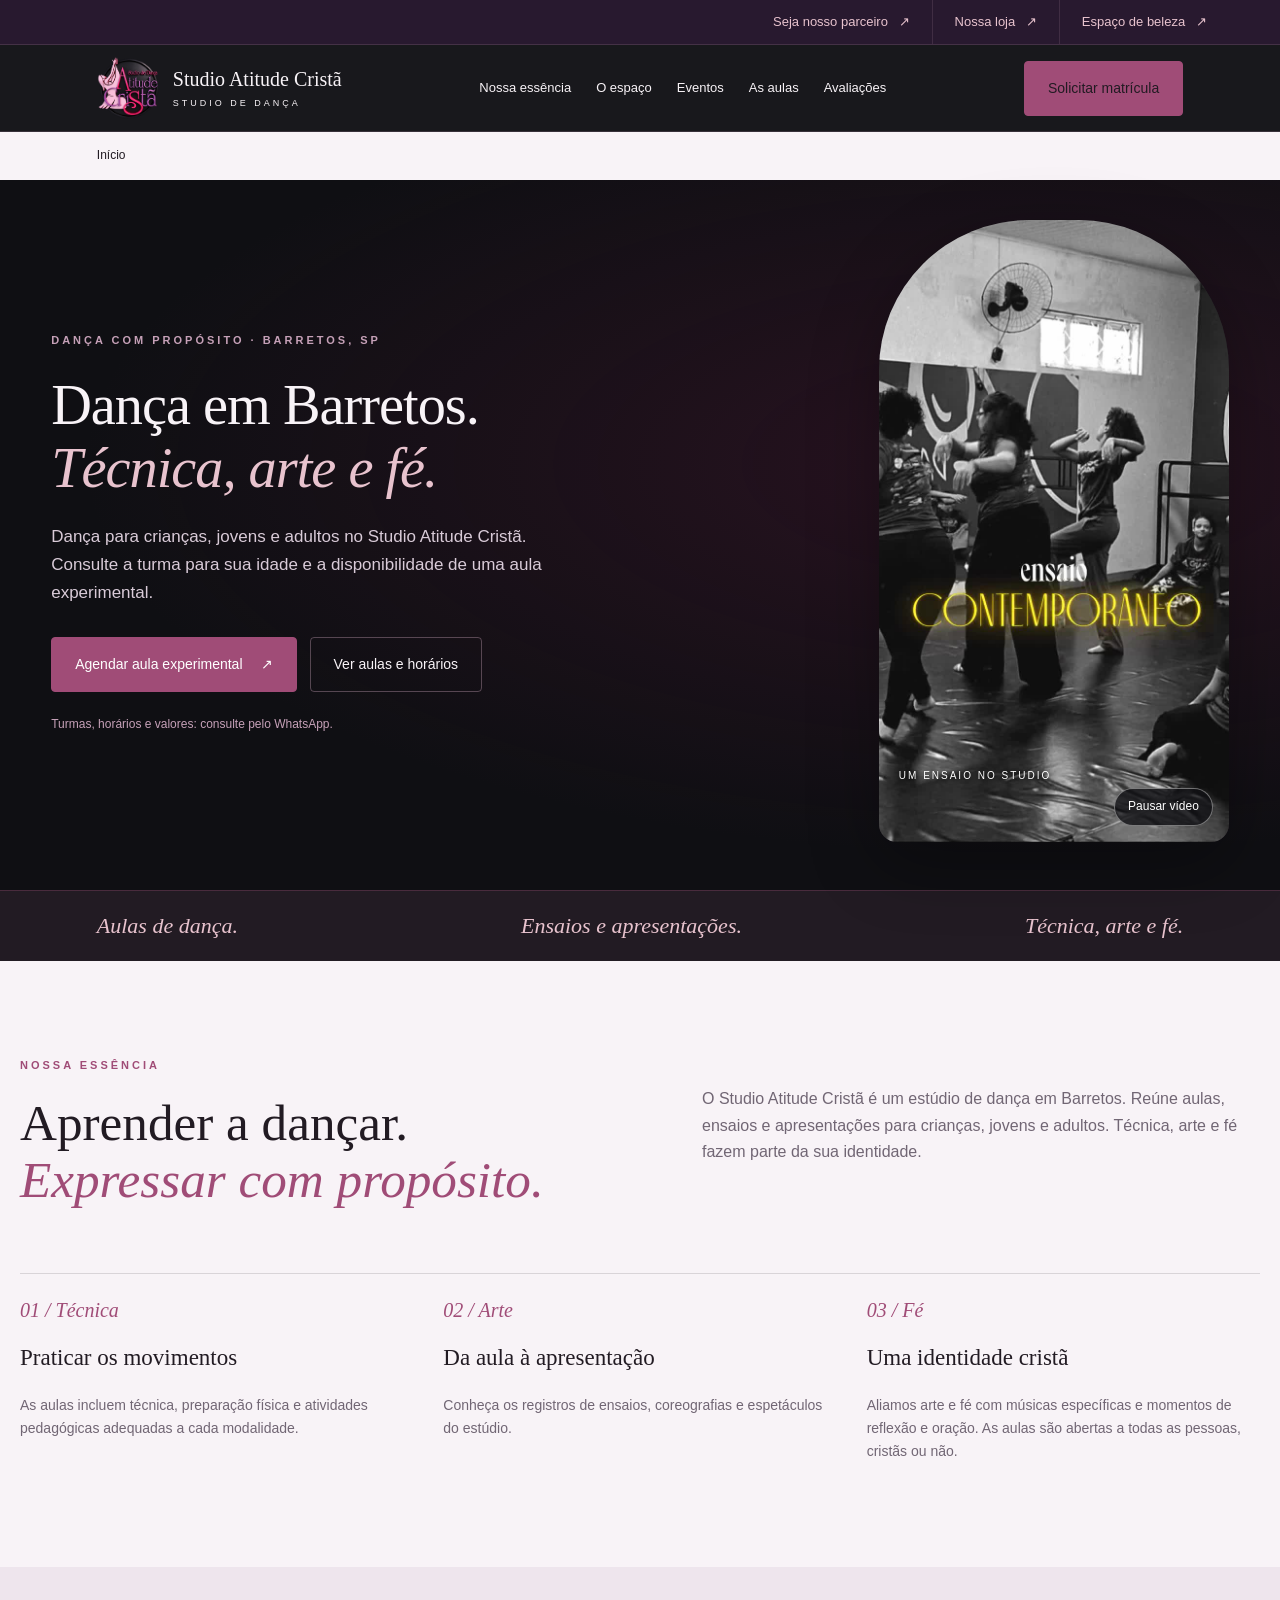
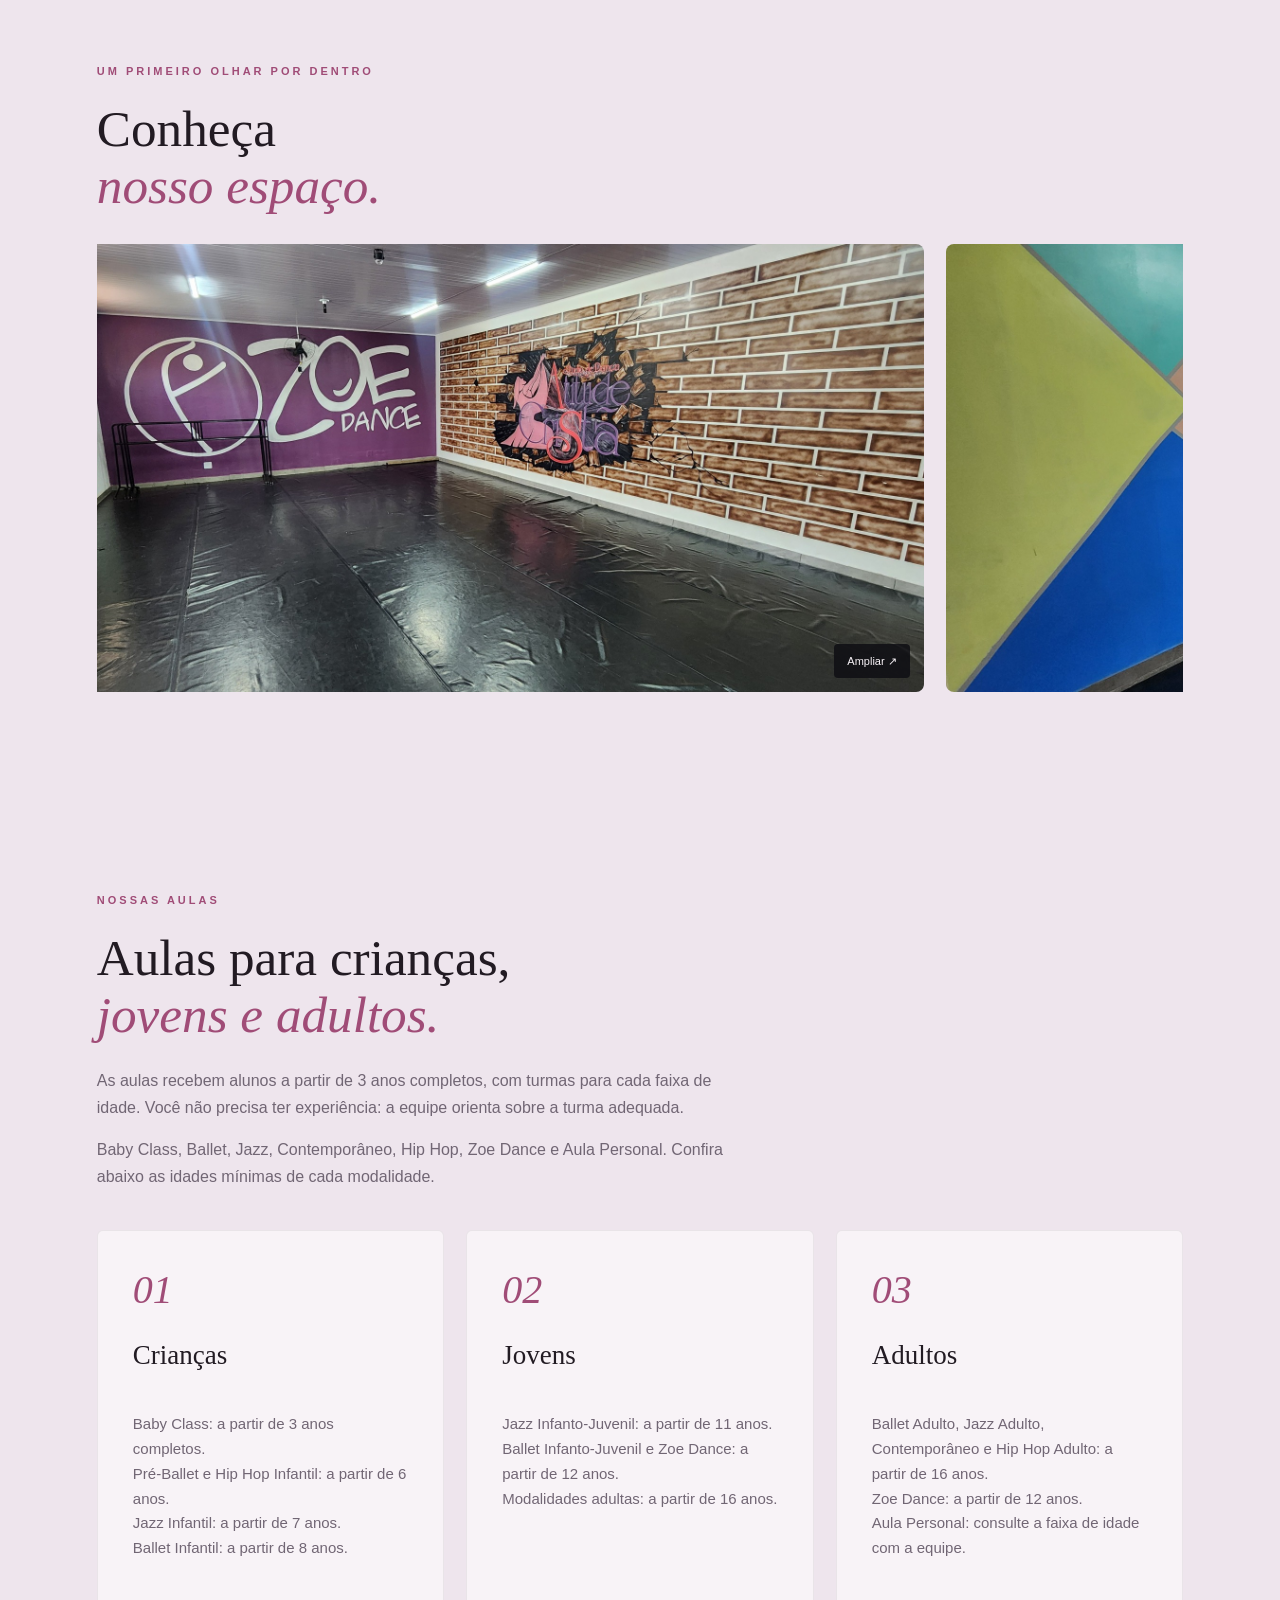
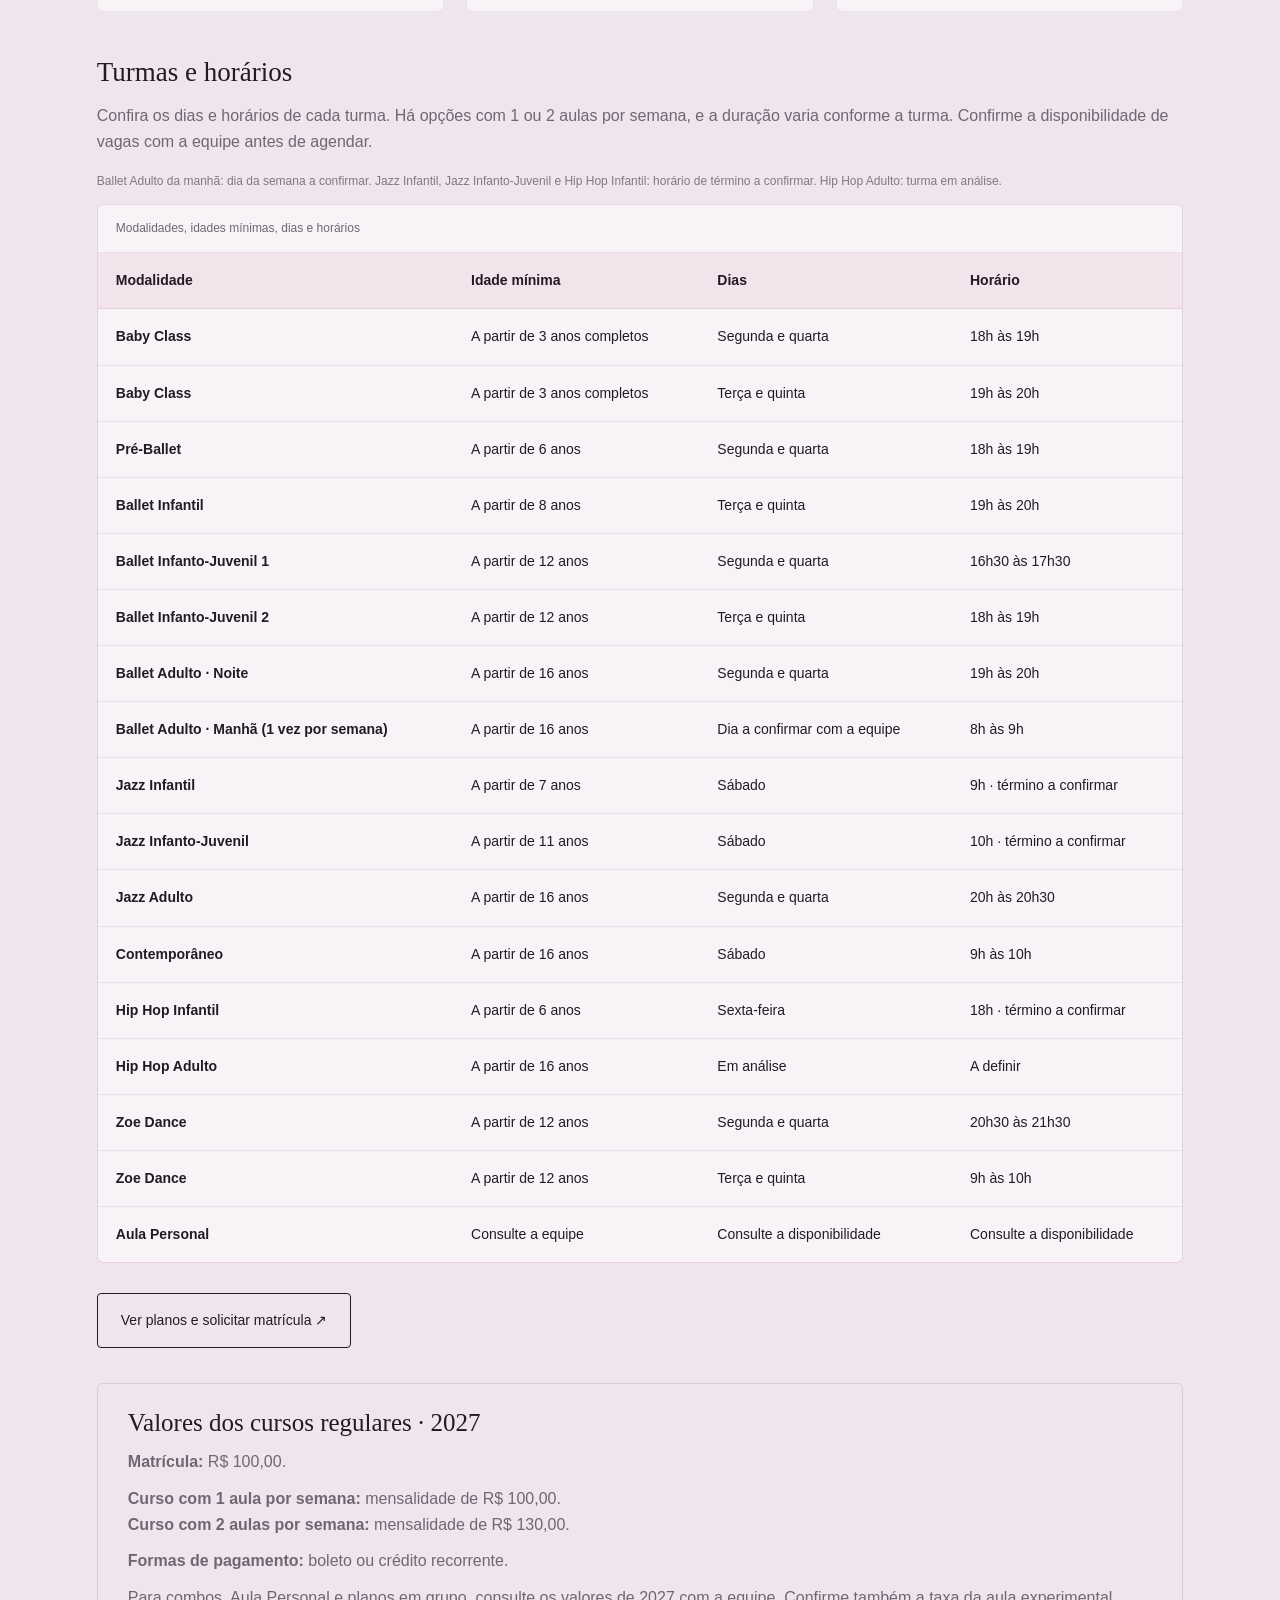
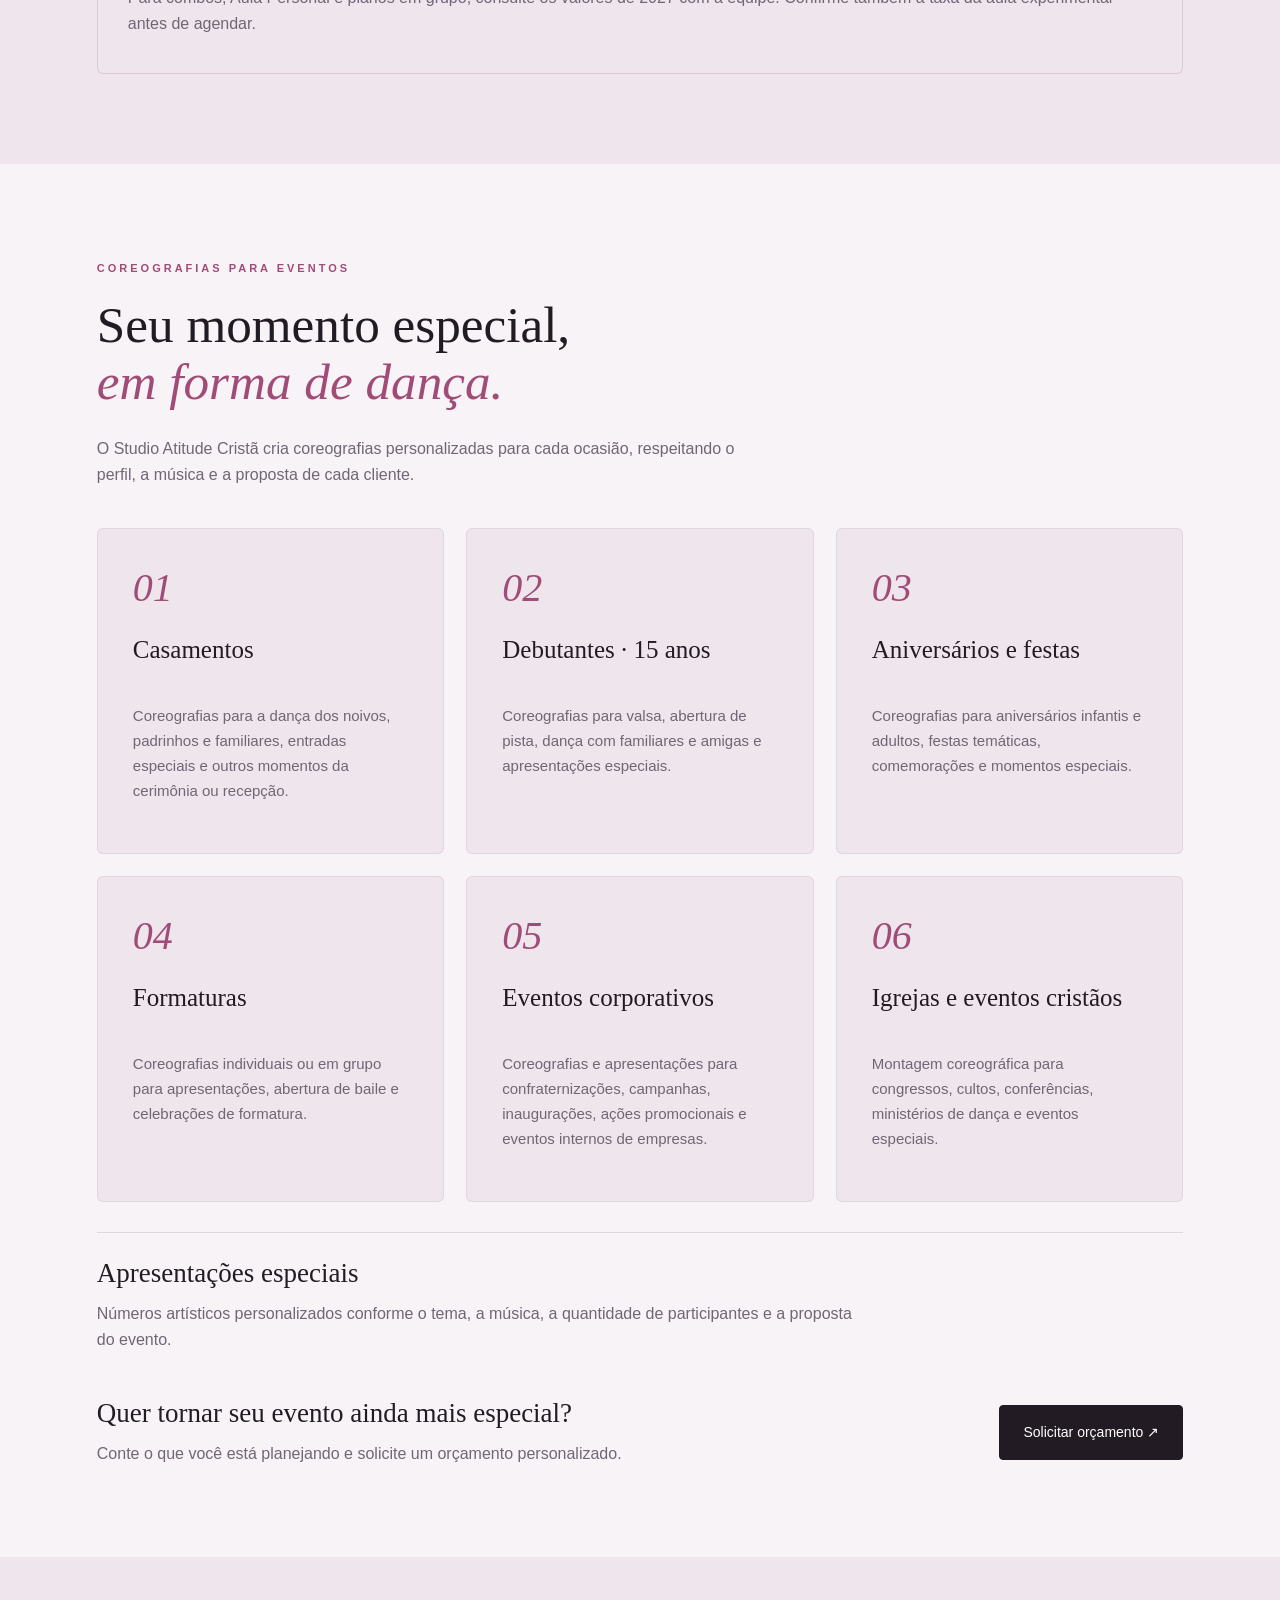
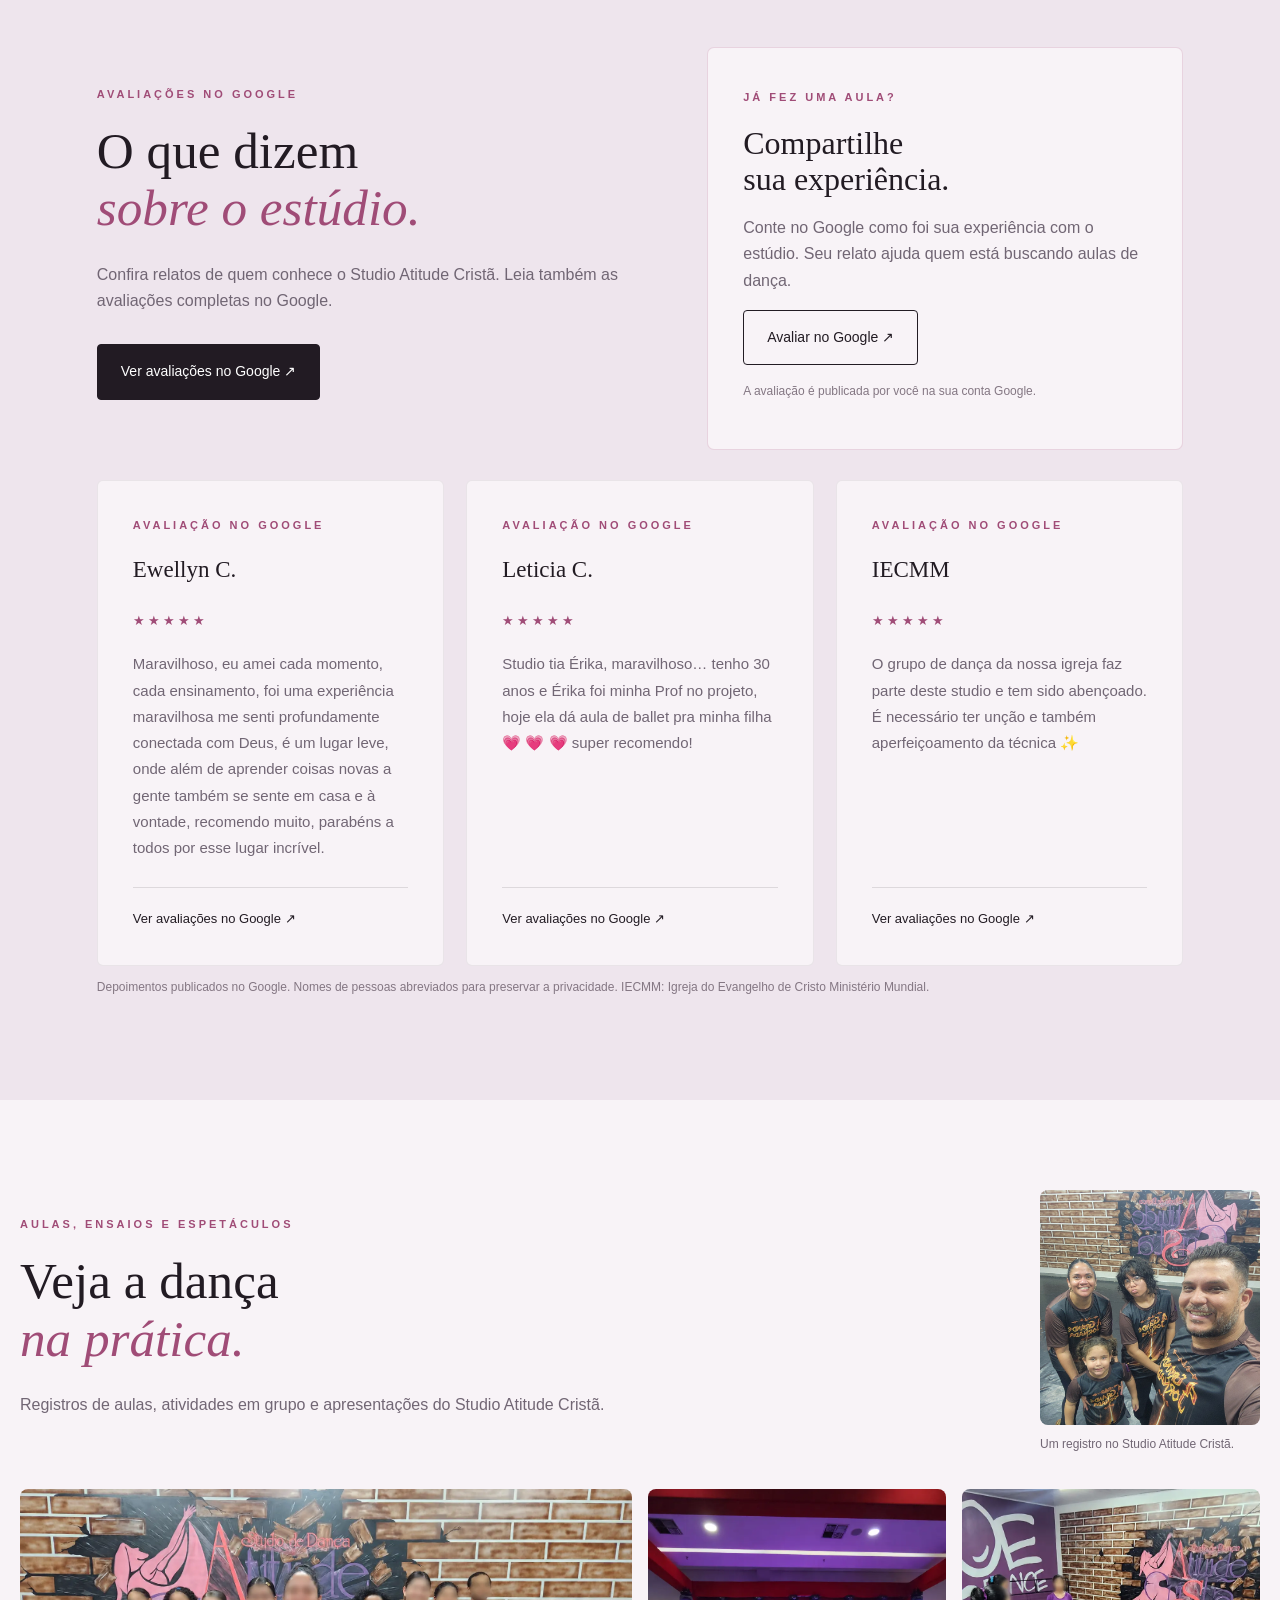
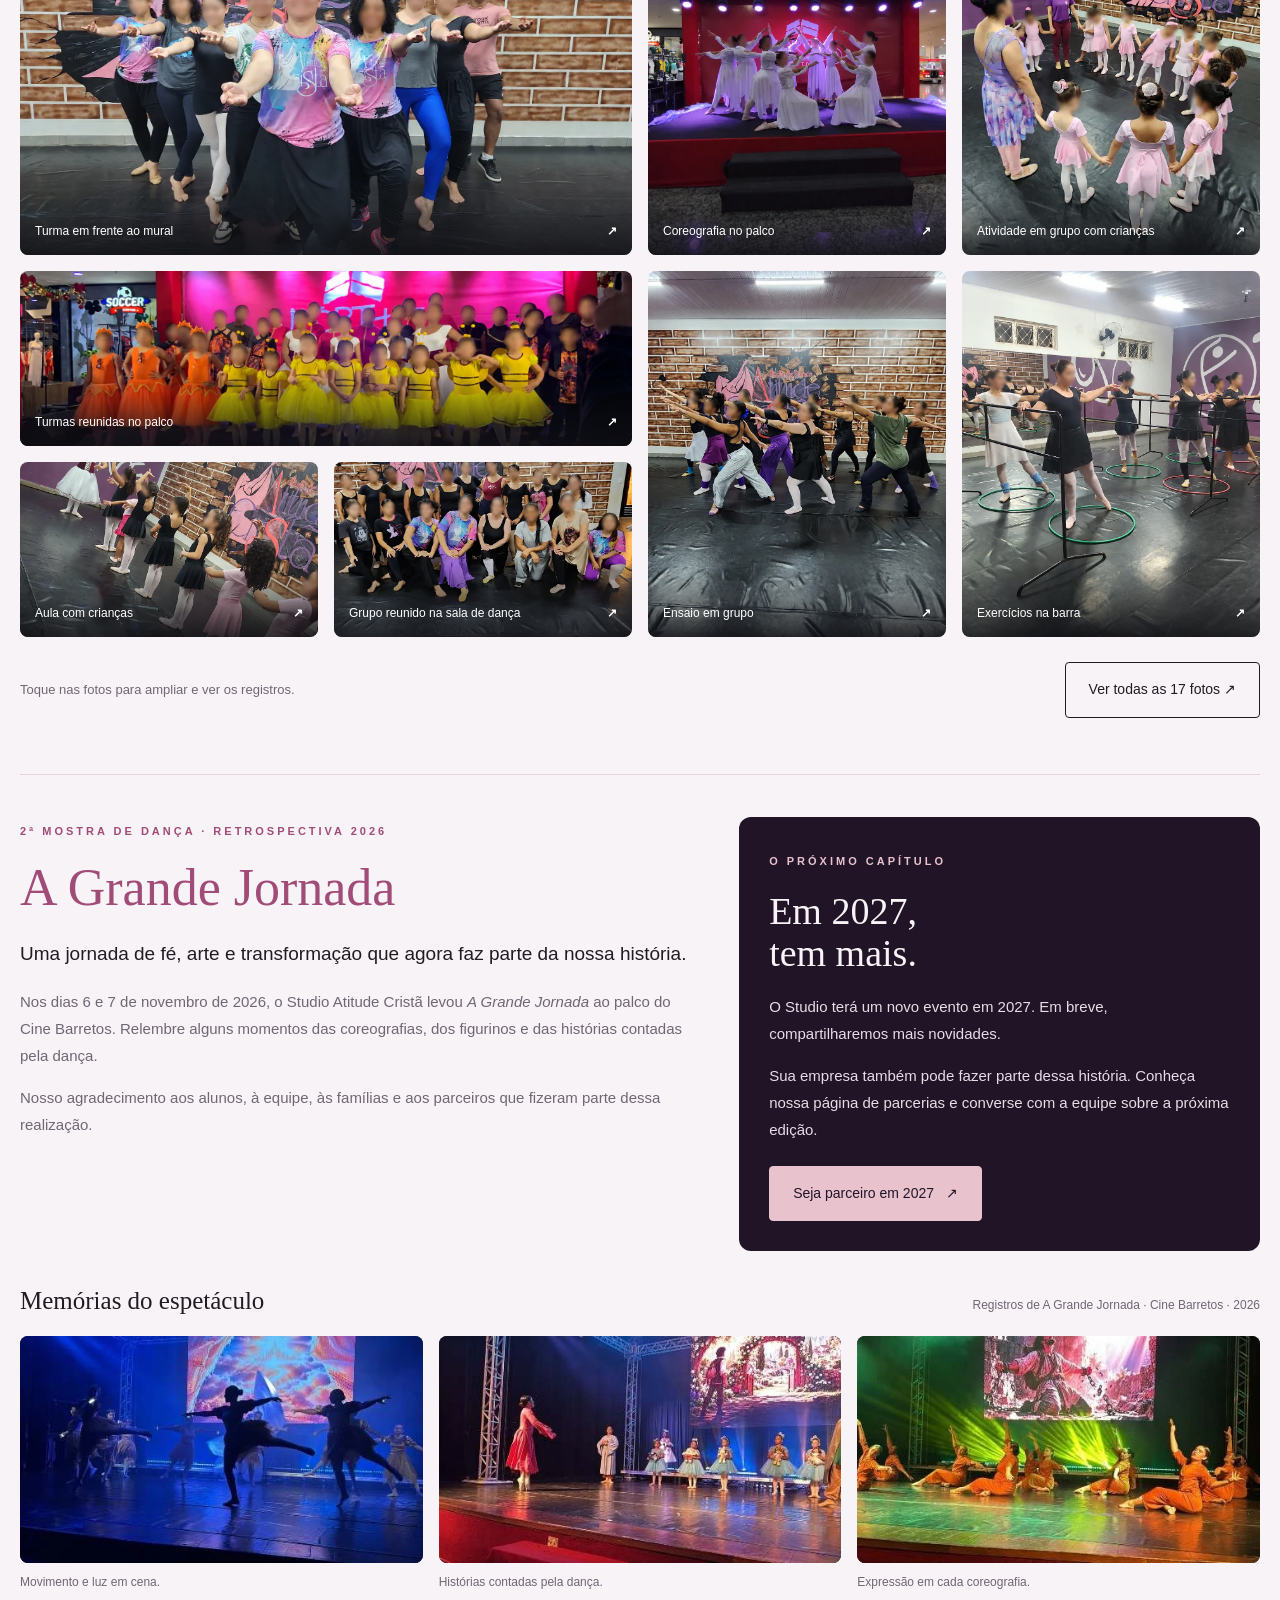
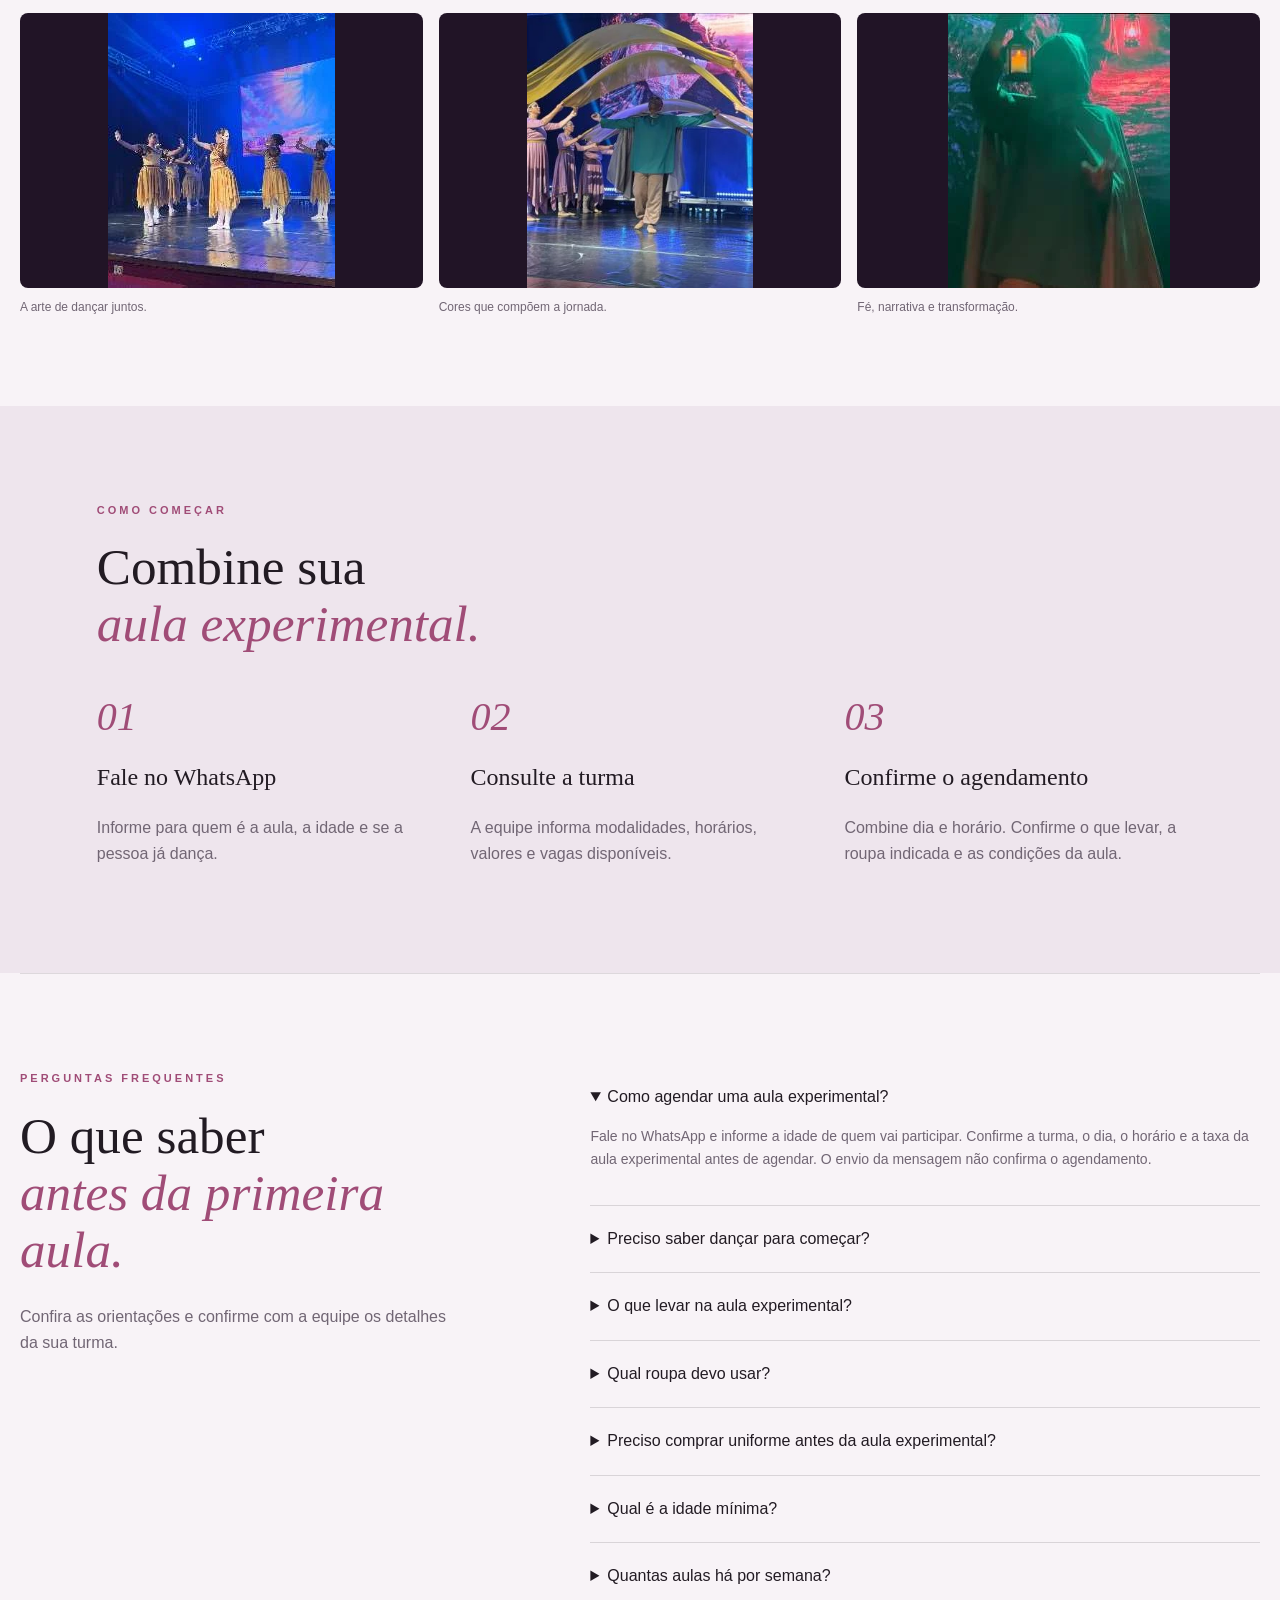
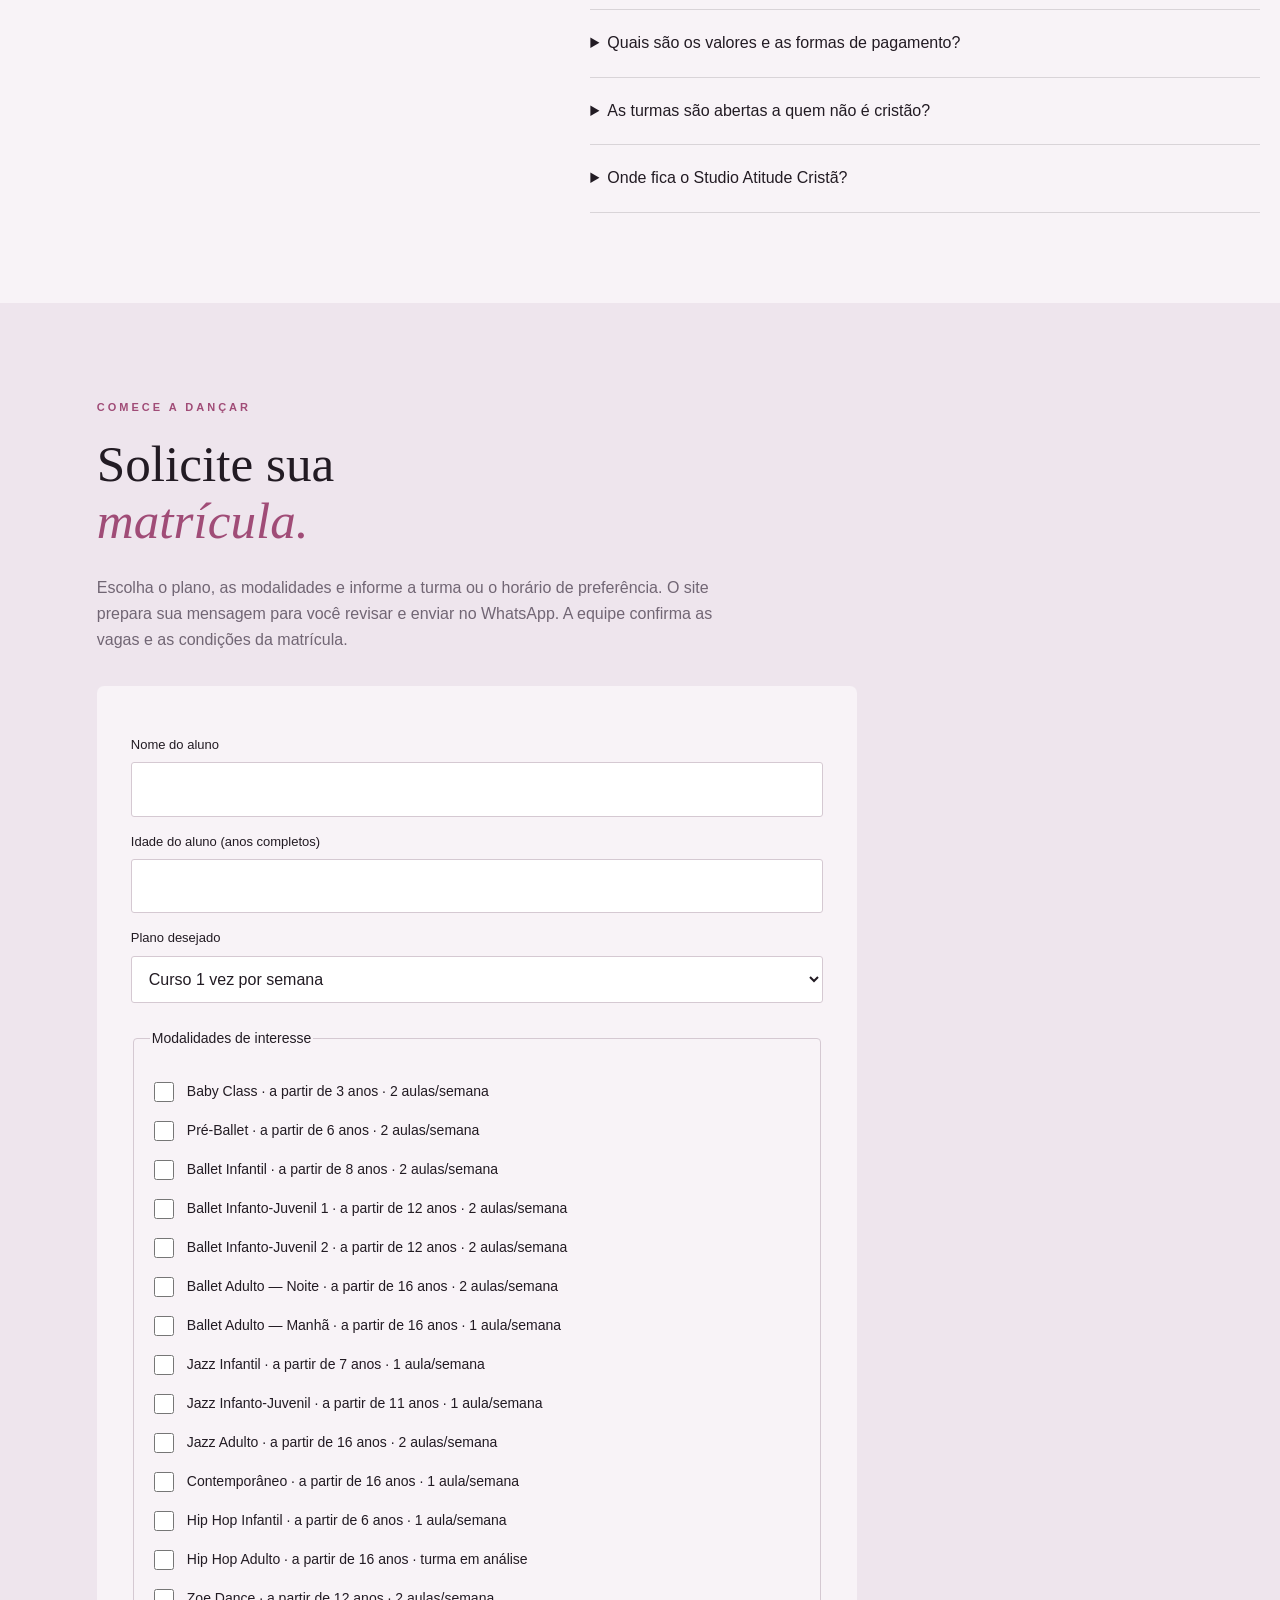
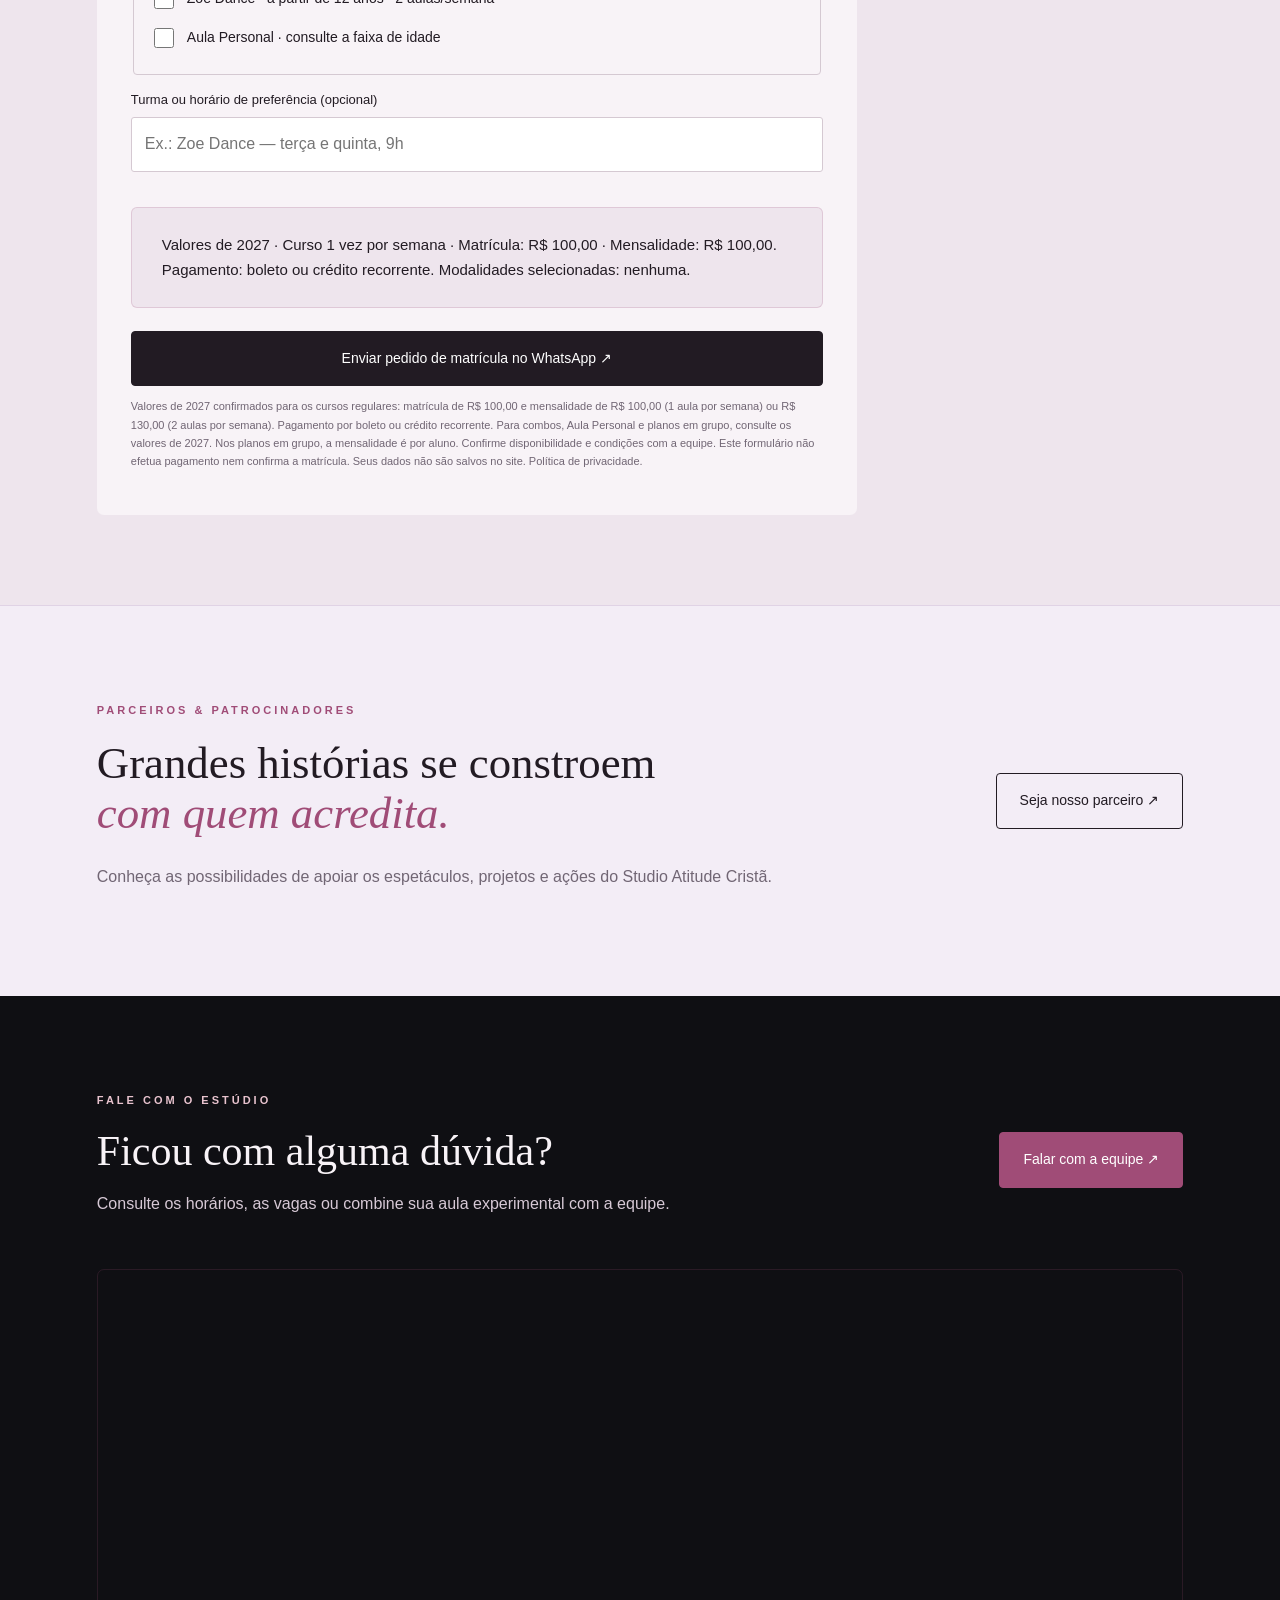
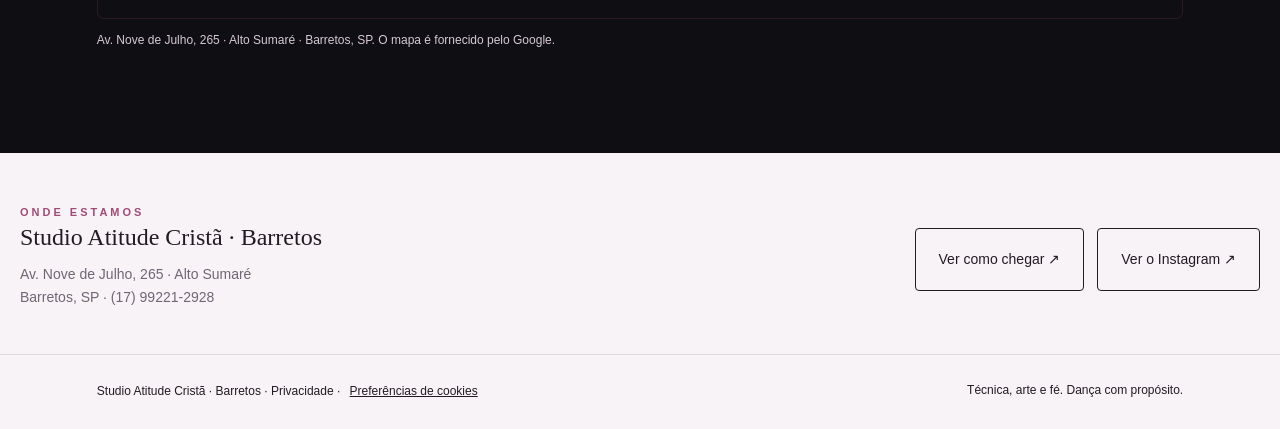
==== commit c5a6a748: "Preenche grade de horários e ajusta frequência por turma no formulário" ====
--- a/index.html
+++ b/index.html
@@ -9,7 +9,7 @@
 .brand-logo{width:64px;height:64px;object-fit:contain;border-radius:7px;background:white}.logo-panel{background:#fff;display:flex;align-items:center;justify-content:center;min-height:555px;padding:32px 12px 50px}.hero-logo{width:100%;height:auto;max-width:440px;display:block}.logo-panel:before{border-color:#a04c7725}.logo-panel .art-label{left:0;right:0;text-align:center;color:#5a183a}.hero h1 em{color:#e8c3ce}@media(max-width:800px){.brand-logo{width:48px;height:48px}.logo-panel{min-height:390px}.hero-logo{max-width:350px}}
 .breadcrumbs{font-size:12px;padding-top:14px;padding-bottom:14px;background:#f8f3f7}.privacy-options{background:none;border:0;color:inherit;text-decoration:underline;cursor:pointer;font-size:inherit}.cookie-panel{position:fixed;bottom:85px;left:20px;max-width:420px;background:#f8f3f7;color:#221b23;padding:22px;border:1px solid #a04c77;border-radius:8px;box-shadow:0 8px 35px #0003;z-index:20}.cookie-panel p{font-size:13px}.cookie-panel button{margin:4px;font-size:12px;padding:10px}.cookie-panel[hidden]{display:none}@media(max-width:800px){body{padding-bottom:80px}.float{left:16px;right:16px;text-align:center;border-radius:5px}.cookie-panel{left:16px;right:16px;max-width:none}.foot{padding-bottom:12px}}.brand-logo{background:transparent}.logo-panel{background:transparent}.logo-panel:before{border:0}.logo-panel .art-label{color:#e8c3ce}.google-reviews{display:grid;grid-template-columns:1.1fr 1fr;gap:8%;align-items:center}.review-invite{background:var(--paper);border:1px solid #a04c7730;border-radius:7px;padding:35px}.review-invite h3{font-size:32px;margin:17px 0}.review-invite .note{font-size:12px;margin-top:17px}@media(max-width:800px){.google-reviews{grid-template-columns:1fr;gap:25px}.review-invite{padding:26px}}
 .space-section{background:#eee5ed}.space-heading{display:grid;grid-template-columns:1fr 1fr;gap:10%;align-items:center}.space-heading p{max-width:430px}.space-controls{display:flex;justify-content:space-between;align-items:center;margin:20px 0 14px;font-size:12px;color:#716674}.space-controls button,.viewer-frame button{border:1px solid #a04c7740;background:#f8f3f7;color:#221b23;border-radius:50%;width:45px;height:45px;cursor:pointer;font-size:22px;margin-left:6px}.space-track{display:flex;gap:22px;overflow-x:auto;scroll-snap-type:none;scroll-behavior:auto;padding:0 0 14px;scrollbar-width:thin;scrollbar-color:#a04c77 #eee5ed}.space-slide{flex:0 0 86%;margin:0;scroll-snap-align:start}.space-photo{position:relative;display:block;width:100%;padding:0;border:0;background:#221b23;cursor:zoom-in;border-radius:8px;overflow:hidden}.space-photo img{display:block;width:100%;height:clamp(260px,35vw,450px);object-fit:contain}.space-expand{position:absolute;right:14px;bottom:14px;padding:8px 13px;background:#0f0f13d9;color:#f8f3f7;border-radius:4px;font-size:11px}.space-slide figcaption{display:flex;justify-content:space-between;gap:10px;padding:14px 0;font-size:14px}.space-slide figcaption small{color:#a04c77}.space-bottom{display:flex;justify-content:space-between;align-items:center;gap:20px;margin-top:12px}.space-bottom p{font-size:12px}.space-viewer{background:#0f0f13;color:#f8f3f7;border:1px solid #a04c7760;border-radius:10px;padding:20px;width:min(1200px,96vw);max-width:96vw;max-height:94dvh}.space-viewer::backdrop{background:#000d}.viewer-close{display:block;margin-left:auto;background:transparent;color:#f8f3f7;border:1px solid #c6a1b8;border-radius:4px;padding:8px 15px;cursor:pointer}.viewer-frame{display:grid;grid-template-columns:46px minmax(0,1fr) 46px;gap:12px;align-items:center;margin-top:15px}.viewer-frame img{width:100%;height:70dvh;object-fit:contain}.viewer-frame button{margin:0}.space-viewer p{color:#e8c3ce;text-align:center;font-size:14px;margin:12px 0 0}@media(max-width:800px){.space-heading{grid-template-columns:1fr;gap:0}.space-slide{flex-basis:94%}.space-photo img{height:300px}.space-bottom{align-items:flex-start;flex-direction:column}.viewer-frame{grid-template-columns:32px minmax(0,1fr) 32px;gap:4px}.viewer-frame button{width:32px;height:32px;font-size:18px}.space-viewer{padding:12px}.viewer-frame img{height:65dvh}.space-heading h2{margin-bottom:10px}}@media(prefers-reduced-motion:reduce){.space-track{scroll-behavior:auto}}
-#space-play{font-size:16px}.space-controls>div{display:flex;gap:4px}.space-heading{display:block;margin-bottom:30px}.space-track{scrollbar-width:none}.space-track::-webkit-scrollbar{display:none}.space-landscape{flex:0 0 auto;width:calc(clamp(260px,35vw,450px) * var(--photo-ratio))}.space-landscape .space-photo img{object-fit:cover}@media(max-width:800px){.space-landscape{flex-basis:auto;width:calc(300px * var(--photo-ratio))}}.event-intro{display:grid;grid-template-columns:1fr 220px;gap:70px;align-items:center;margin-bottom:35px}.event-intro p{max-width:620px}.event-family{margin:0}.event-family img{width:100%;height:235px;display:block;object-fit:cover;object-position:center 42%;border-radius:8px}.event-family figcaption{font-size:12px;color:#716674;margin-top:10px}.event-grid{display:grid;grid-template-columns:repeat(4,minmax(0,1fr));grid-auto-rows:175px;gap:16px}.event-photo{position:relative;padding:0;border:0;border-radius:8px;overflow:hidden;cursor:zoom-in;background:#221b23;color:#fff;text-align:left}.event-photo img{display:block;width:100%;height:100%;object-fit:cover;transition:transform .35s}.event-photo:hover img{transform:scale(1.025)}.event-photo span{position:absolute;bottom:0;left:0;right:0;padding:40px 15px 14px;background:linear-gradient(transparent,#0f0f13d9);font-size:12px}.event-photo b{float:right}.event-photo-15{grid-column:span 2;grid-row:span 2}.event-photo-4,.event-photo-6,.event-photo-10,.event-photo-13{grid-row:span 2}.event-photo-1{grid-column:span 2}.event-bottom{display:flex;justify-content:space-between;align-items:center;gap:20px;margin-top:25px}.event-bottom p{font-size:13px}.event-photo:focus-visible{outline:3px solid #a04c77;outline-offset:4px}@media(max-width:800px){.event-intro{grid-template-columns:1fr;gap:20px}.event-family{max-width:240px}.event-family img{height:245px}.event-grid{grid-template-columns:repeat(2,minmax(0,1fr));grid-auto-rows:155px;gap:10px}.event-bottom{align-items:flex-start;flex-direction:column}}@media(prefers-reduced-motion:reduce){.event-photo img{transition:none}}.content-note{margin-top:35px;padding:25px 30px;border:1px solid #a04c7730;border-radius:6px;background:#eee5ed}.content-note h3{font-size:25px;margin:0 0 14px}.content-note p{margin:10px 0}.schedule{margin-top:45px}.schedule h3{margin-bottom:12px}.table-scroll{overflow-x:auto;border:1px solid #a04c7730;border-radius:6px;background:var(--paper)}.schedule table{width:100%;border-collapse:collapse;min-width:620px;text-align:left;font-size:14px}.schedule caption{text-align:left;padding:14px 18px;font-size:12px;color:#716674}.schedule th,.schedule td{padding:16px 18px;border-top:1px solid #221b2315;vertical-align:top}.schedule thead{background:#e8c3ce55}.review-rating{color:#a04c77!important;font-size:13px!important}.review-models{margin-top:30px}.review-template h3{font-size:23px}.responsible-info h3{font-size:26px;margin-top:0}.responsible-info p{margin-top:16px}.video-slot{display:grid;grid-template-columns:1fr 1fr;gap:35px;align-items:center;margin-top:45px;padding-top:35px;border-top:1px solid #221b2320}.video-slot h3{font-size:27px}.video-placeholder{aspect-ratio:16/9;background:#eee5ed;border:1px dashed #a04c7760;border-radius:7px;padding:25px;display:flex;flex-direction:column;justify-content:center;align-items:center;text-align:center}.video-placeholder span{font:26px Georgia}.video-placeholder small{display:block;margin-top:14px;color:#716674}.map-block{padding-top:35px;padding-bottom:0}.map-block iframe{display:block;width:100%;height:350px;border:1px solid #a04c7730;border-radius:7px}.fill-field{font-size:13px}.nav .brand strong{font-size:20px}@media(max-width:800px){.video-slot{grid-template-columns:1fr;gap:20px}.content-note{padding:22px}.map-block iframe{height:300px}.nav .brand strong{font-size:16px}}@media(max-width:500px){.nav{gap:10px}.nav>.btn{max-width:130px;text-align:center;font-size:11px;padding:10px}.nav .brand strong{font-size:14px}.brand{gap:8px}.brand small{letter-spacing:1px}}@media(max-width:360px){.nav>.btn{max-width:108px}.brand-logo{width:40px;height:40px}.nav .brand strong{font-size:12px}} .enrollment{max-width:760px;margin-top:32px}.enrollment fieldset{border:1px solid #d5c9d2;border-radius:4px;margin-top:24px;padding:16px}.enrollment legend{font-size:14px}.course-choice{display:flex;gap:10px;align-items:start;font-size:14px}.course-choice input{width:20px;height:20px;flex-shrink:0;margin-top:2px}.enrollment #enrollment-error{color:#9c2344;font-size:14px}.enrollment #enrollment-summary{font-size:15px}.enrollment [hidden]{display:none} .studio-video-frame{width:100%;max-width:360px;justify-self:center;border-radius:12px;overflow:hidden;background:#0f0f13;box-shadow:0 12px 35px #221b2320}.studio-video{display:block;width:100%;height:auto;aspect-ratio:9/16;object-fit:contain}@media(max-width:800px){.studio-video-frame{max-width:340px}} .event-video-copy h3{font-size:clamp(32px,4vw,48px);color:var(--gold);margin:18px 0 24px}.event-video-copy .content-note{line-height:1.9} .review-template blockquote{margin:8px 0 26px;font-size:15px;line-height:1.75;color:#716674;flex:1}.review-template .review-rating{flex:0;color:var(--gold);letter-spacing:3px;font-size:20px;margin:4px 0 12px}.review-template a{margin-top:auto} .hero{max-width:1380px;padding-left:4%;padding-right:4%;grid-template-columns:1.25fr .75fr;gap:6%;padding-top:40px;padding-bottom:48px}.hero h1{font-size:clamp(38px,4.4vw,62px);line-height:1.12;letter-spacing:-1px}.hero p{max-width:510px}.hero-media{position:relative;justify-self:end;width:100%;max-width:350px;aspect-ratio:9/16;overflow:hidden;border-radius:150px 150px 18px 18px;background:#221b23;box-shadow:0 20px 70px #0005}.hero-media video{display:block;width:100%;height:100%;object-fit:contain}.hero-logo-intro{position:absolute;inset:0;display:grid;place-items:center;background:radial-gradient(circle,#442338,#17121b 75%);z-index:2;transition:opacity 1.1s ease,transform 1.4s cubic-bezier(.2,.7,.2,1),filter 1s ease}.hero-logo-intro img{width:88%;height:auto;filter:drop-shadow(0 0 24px #e8c3ce44)}.hero-media.is-revealed .hero-logo-intro{opacity:0;transform:scale(1.12);filter:blur(12px);pointer-events:none}.hero-media-label{position:absolute;bottom:58px;left:20px;font-size:10px;letter-spacing:2px;color:white;text-shadow:0 1px 5px #000}.hero-video-toggle{position:absolute;bottom:16px;right:16px;z-index:3;background:#0f0f13c9;color:white;border:1px solid #ffffff66;border-radius:30px;padding:8px 13px;font-size:12px;cursor:pointer}@media(max-width:800px){.hero{grid-template-columns:1fr;padding-left:6%;padding-right:6%;gap:28px}.hero h1{font-size:clamp(32px,6.8vw,46px)}.hero-media{justify-self:center;max-width:300px;border-radius:110px 110px 14px 14px}}@media(prefers-reduced-motion:reduce){.hero-logo-intro{display:none}.hero-media video{object-fit:contain}}.float{display:none}.final-contact{display:flex;align-items:center;justify-content:space-between;gap:28px}.final-contact h2{font-size:clamp(30px,3.4vw,42px);margin-bottom:14px}.final-contact p{max-width:600px}.final-contact>.btn{flex-shrink:0;background:var(--gold);border-color:var(--gold)}@media(max-width:800px){.float{display:block}.final-contact{flex-direction:column;align-items:flex-start}} .choreography{background:var(--paper)}.choreography .card{background:#eee5ed}.choreography .card h3{font-size:25px}.choreography-special{margin-top:30px;padding:25px 0;border-top:1px solid #221b2320}.choreography-special h3{margin:0 0 12px}.choreography-special p{max-width:760px;margin:0}.choreography-cta{display:flex;align-items:center;justify-content:space-between;gap:28px;padding-top:20px}.choreography-cta h3{margin:0 0 12px}.choreography-cta p{margin:0}.choreography-cta>.btn{flex-shrink:0}@media(max-width:800px){.choreography-cta{flex-direction:column;align-items:flex-start}} .partner-invitation{background:#f3edf6;border-top:1px solid #e0d3e5}.partner-invitation>.wrap{display:flex;align-items:center;justify-content:space-between;gap:35px}.partner-invitation h2{font-size:clamp(30px,3.5vw,46px)}.partner-invitation .btn{flex-shrink:0}@media(max-width:800px){.partner-invitation>.wrap{flex-direction:column;align-items:flex-start}} </style><link rel="canonical" href="https://studio-atitude-crista.playerfortnitemm.chatgpt.site/"><meta property="og:type" content="website"><meta property="og:locale" content="pt_BR"><meta property="og:title" content="Studio Atitude Cristã — Dança com propósito em Barretos"><meta property="og:description" content="Técnica, arte e fé. Aulas de dança em Barretos para crianças, jovens e adultos. Consulte turmas e aula experimental pelo WhatsApp."><meta property="og:url" content="https://studio-atitude-crista.playerfortnitemm.chatgpt.site/"><meta property="og:image" content="https://studio-atitude-crista.playerfortnitemm.chatgpt.site/assets/logo-atitude-crista.png"><meta property="og:image:width" content="1080"><meta property="og:image:height" content="1080"><meta property="og:image:alt" content="Logo do Studio Atitude Cristã"><meta name="twitter:card" content="summary_large_image"><link rel="icon" href="/assets/logo-atitude-crista.png"><script type="application/ld+json">{"@context": "https://schema.org", "@type": "LocalBusiness", "name": "Studio Atitude Cristã", "url": "https://studio-atitude-crista.playerfortnitemm.chatgpt.site", "image": "https://studio-atitude-crista.playerfortnitemm.chatgpt.site/assets/logo-atitude-crista.png", "telephone": "+5517992212928", "description": "Studio de dança com princípios cristãos em Barretos.", "address": {"@type": "PostalAddress", "streetAddress": "Avenida Nove de Julho, 265", "addressLocality": "Barretos", "addressRegion": "SP", "postalCode": "14781-020", "addressCountry": "BR"}, "sameAs": ["https://www.instagram.com/studiodedancaac/"], "hasMap": "https://www.google.com/maps/search/?api=1&query=Studio+Atitude+Crista+Barretos"}</script><link rel="stylesheet" href="/assets/studio-destinations.css"><link rel="stylesheet" href="/assets/jornada-memory.css?v=2026-1"></head><body><nav class="studio-destinations" aria-label="Explore o Studio"><div><a href="/parceiros/" data-transition>Seja nosso parceiro <span aria-hidden="true">↗</span></a><a href="/loja/" data-transition>Nossa loja <span aria-hidden="true">↗</span></a><a href="/espaco-de-beleza/" data-transition>Espaço de beleza <span aria-hidden="true">↗</span></a></div></nav><header><div class="wrap nav"><a href="#inicio" class="brand" aria-label="Studio Atitude Cristã, início"><img class="brand-logo" src="assets/logo-atitude-crista-transparente.png" alt="" width="64" height="64"><span><strong>Studio Atitude Cristã</strong><small>STUDIO DE DANÇA</small></span></a><nav class="links" aria-label="Menu principal"><a href="#essencia">Nossa essência</a><a href="#espaco">O espaço</a><a href="#coreografias-eventos">Eventos</a><a href="#aulas">As aulas</a><a href="#avaliacoes">Avaliações</a></nav><a class="btn outline" href="#matricula">Solicitar matrícula</a></div></header><main><nav class="wrap breadcrumbs" aria-label="Caminho de navegação"><span aria-current="page">Início</span></nav><section class="wrap hero" id="inicio"><div><span class="eyebrow">Dança com propósito · Barretos, SP</span><h1>Dança em Barretos.<br><em>Técnica, arte e fé.</em></h1><p>Dança para crianças, jovens e adultos no Studio Atitude Cristã. Consulte a turma para sua idade e a disponibilidade de uma aula experimental.</p><div class="actions"><a class="btn" href="https://wa.me/5517992212928?text=Ol%C3%A1%21%20Gostaria%20de%20agendar%20uma%20aula%20experimental%20do%20Studio%20Atitude%20Crist%C3%A3." target="_blank" rel="noopener">Agendar aula experimental <span>↗</span></a><a class="btn outline" href="#aulas">Ver aulas e horários</a></div><span class="note">Turmas, horários e valores: consulte pelo WhatsApp.</span></div><div class="hero-media" id="hero-media"><video id="hero-video" muted loop playsinline autoplay preload="auto" poster="/assets/hero-ensaio.jpg" aria-label="Ensaio de dança contemporânea no Studio Atitude Cristã"><source src="/assets/hero-ensaio.mp4" type="video/mp4"></video><div class="hero-logo-intro" aria-hidden="true"><img src="/assets/logo-atitude-crista-transparente.png" alt="" width="1080" height="1080"></div><span class="hero-media-label">UM ENSAIO NO STUDIO</span><button class="hero-video-toggle" id="hero-video-toggle" type="button" aria-label="Pausar vídeo">Pausar vídeo</button></div></section><div class="strip"><div class="wrap"><span>Aulas de dança.</span><span>Ensaios e apresentações.</span><span>Técnica, arte e fé.</span></div></div><section class="wrap section" id="essencia"><div class="intro"><div><span class="eyebrow">Nossa essência</span><h2>Aprender a dançar.<br><em>Expressar com propósito.</em></h2></div><p>O Studio Atitude Cristã é um estúdio de dança em Barretos. Reúne aulas, ensaios e apresentações para crianças, jovens e adultos. Técnica, arte e fé fazem parte da sua identidade.</p></div><div class="values"><div><span>01 / Técnica</span><h3>Praticar os movimentos</h3><p>As aulas incluem técnica, preparação física e atividades pedagógicas adequadas a cada modalidade.</p></div><div><span>02 / Arte</span><h3>Da aula à apresentação</h3><p>Conheça os registros de ensaios, coreografias e espetáculos do estúdio.</p></div><div><span>03 / Fé</span><h3>Uma identidade cristã</h3><p>Aliamos arte e fé com músicas específicas e momentos de reflexão e oração. As aulas são abertas a todas as pessoas, cristãs ou não.</p></div></div></section><section class="space-section section" id="espaco"><div class="wrap"><div class="space-heading"><div><span class="eyebrow">Um primeiro olhar por dentro</span><h2>Conheça<br><em>nosso espaço.</em></h2></div></div><div class="space-track" id="space-track" tabindex="0" role="region" aria-label="Fotos do espaço do estúdio"><figure class="space-slide space-landscape" style="--photo-ratio:2.164905"><button class="space-photo" type="button" data-photo="0" aria-label="Ampliar foto: Sala de dança - painel Zoe Dance"><img src="assets/espaco-1.jpeg" alt="Sala de dança com espelhos, barras e painel Zoe Dance." width="2048" height="946" loading="lazy" decoding="async"><span class="space-expand" aria-hidden="true">Ampliar ↗</span></button></figure><figure class="space-slide space-landscape" style="--photo-ratio:2.164905"><button class="space-photo" type="button" data-photo="1" aria-label="Ampliar foto: Sala de dança - parede colorida"><img src="assets/espaco-2.jpeg" alt="Sala de dança com parede geométrica colorida e espelhos." width="2048" height="946" loading="lazy" decoding="async"><span class="space-expand" aria-hidden="true">Ampliar ↗</span></button></figure><figure class="space-slide space-landscape" style="--photo-ratio:2.164905"><button class="space-photo" type="button" data-photo="2" aria-label="Ampliar foto: Recepção"><img src="assets/espaco-3.jpeg" alt="Recepção do Studio Atitude Cristã, com balcão e decoração." width="2048" height="946" loading="lazy" decoding="async"><span class="space-expand" aria-hidden="true">Ampliar ↗</span></button></figure><figure class="space-slide space-landscape" style="--photo-ratio:1.333333"><button class="space-photo" type="button" data-photo="3" aria-label="Ampliar foto: Fachada do estúdio"><img src="assets/espaco-4.jpeg" alt="Fachada roxa do Studio de Dança Atitude Cristã." width="2048" height="1536" loading="lazy" decoding="async"><span class="space-expand" aria-hidden="true">Ampliar ↗</span></button></figure><figure class="space-slide"><button class="space-photo" type="button" data-photo="4" aria-label="Ampliar foto: Área de espera"><img src="assets/espaco-5.jpeg" alt="Área de espera do estúdio com sofás, cadeiras e televisão." width="1153" height="2048" loading="lazy" decoding="async"><span class="space-expand" aria-hidden="true">Ampliar ↗</span></button></figure></div></div></section><dialog id="space-viewer" class="space-viewer" aria-label="Fotos ampliadas do estúdio"><button type="button" class="viewer-close" aria-label="Fechar foto ampliada">Fechar ×</button><div class="viewer-frame"><button type="button" class="viewer-prev" aria-label="Foto anterior">←</button><img id="viewer-image" alt=""><button type="button" class="viewer-next" aria-label="Próxima foto">→</button></div><p id="viewer-caption" aria-live="polite"></p></dialog><section class="audience section" id="aulas"><div class="wrap"><div class="heading"><span class="eyebrow">Nossas aulas</span><h2>Aulas para crianças,<br><em>jovens e adultos.</em></h2><p>As aulas recebem alunos a partir de 3 anos completos, com turmas para cada faixa de idade. Você não precisa ter experiência: a equipe orienta sobre a turma adequada.</p><p>Baby Class, Ballet, Jazz, Contemporâneo, Hip Hop, Zoe Dance e Aula Personal. Confira abaixo as idades mínimas de cada modalidade.</p></div><div class="cards"><article class="card"><span class="num">01</span><h3>Crianças</h3><p>Baby Class: a partir de 3 anos completos.<br>Pré-Ballet e Hip Hop Infantil: a partir de 6 anos.<br>Jazz Infantil: a partir de 7 anos.<br>Ballet Infantil: a partir de 8 anos.</p></article><article class="card"><span class="num">02</span><h3>Jovens</h3><p>Jazz Infanto-Juvenil: a partir de 11 anos.<br>Ballet Infanto-Juvenil e Zoe Dance: a partir de 12 anos.<br>Modalidades adultas: a partir de 16 anos.</p></article><article class="card"><span class="num">03</span><h3>Adultos</h3><p>Ballet Adulto, Jazz Adulto, Contemporâneo e Hip Hop Adulto: a partir de 16 anos.<br>Zoe Dance: a partir de 12 anos.<br>Aula Personal: consulte a faixa de idade com a equipe.</p></article></div><div class="schedule"><h3>Turmas e horários</h3><p>Ballet e Zoe Dance têm 2 aulas por semana. Jazz, Hip Hop e Contemporâneo têm 1 aula por semana. Cada aula dura cerca de 50 minutos. Consulte a equipe para confirmar os dias, horários e vagas da sua turma.</p><div class="table-scroll" tabindex="0" role="region" aria-label="Tabela de turmas e horários"><table><caption>Modalidades, idades mínimas, dias e horários</caption><thead><tr><th scope="col">Modalidade</th><th scope="col">Idade mínima</th><th scope="col">Dias</th><th scope="col">Horário</th></tr></thead><tbody><tr><th scope="row">Baby Class</th><td>A partir de 3 anos completos</td><td>Consulte no WhatsApp</td><td>Consulte no WhatsApp</td></tr><tr><th scope="row">Pré-Ballet</th><td>A partir de 6 anos</td><td>Consulte no WhatsApp</td><td>Consulte no WhatsApp</td></tr><tr><th scope="row">Ballet Infantil</th><td>A partir de 8 anos</td><td>Consulte no WhatsApp</td><td>Consulte no WhatsApp</td></tr><tr><th scope="row">Ballet Infanto-Juvenil</th><td>A partir de 12 anos</td><td>Consulte no WhatsApp</td><td>Consulte no WhatsApp</td></tr><tr><th scope="row">Ballet Adulto</th><td>A partir de 16 anos</td><td>Consulte no WhatsApp</td><td>Consulte no WhatsApp</td></tr><tr><th scope="row">Jazz Infantil</th><td>A partir de 7 anos</td><td>Consulte no WhatsApp</td><td>Consulte no WhatsApp</td></tr><tr><th scope="row">Jazz Infanto-Juvenil</th><td>A partir de 11 anos</td><td>Consulte no WhatsApp</td><td>Consulte no WhatsApp</td></tr><tr><th scope="row">Jazz Adulto</th><td>A partir de 16 anos</td><td>Consulte no WhatsApp</td><td>Consulte no WhatsApp</td></tr><tr><th scope="row">Contemporâneo</th><td>A partir de 16 anos</td><td>Consulte no WhatsApp</td><td>Consulte no WhatsApp</td></tr><tr><th scope="row">Hip Hop Infantil</th><td>A partir de 6 anos</td><td>Consulte no WhatsApp</td><td>Consulte no WhatsApp</td></tr><tr><th scope="row">Hip Hop Adulto</th><td>A partir de 16 anos</td><td>Consulte no WhatsApp</td><td>Consulte no WhatsApp</td></tr><tr><th scope="row">Zoe Dance</th><td>A partir de 12 anos</td><td>Consulte no WhatsApp</td><td>Consulte no WhatsApp</td></tr><tr><th scope="row">Aula Personal</th><td>Consulte a equipe</td><td>Consulte no WhatsApp</td><td>Consulte no WhatsApp</td></tr></tbody></table></div><div class="actions"><a class="btn outline" href="#matricula">Ver planos e solicitar matrícula ↗</a></div><div class="content-note"><h3>Valores dos cursos regulares · 2027</h3><p><strong>Matrícula:</strong> R$ 100,00.</p><p><strong>Curso com 1 aula por semana:</strong> mensalidade de R$ 100,00.<br><strong>Curso com 2 aulas por semana:</strong> mensalidade de R$ 130,00.</p><p><strong>Formas de pagamento:</strong> boleto ou crédito recorrente.</p><p>Para combos, Aula Personal e planos em grupo, consulte os valores de 2027 com a equipe. Confirme também a taxa da aula experimental antes de agendar.</p></div></div></div></section><section class="section choreography" id="coreografias-eventos"><div class="wrap"><div class="heading"><span class="eyebrow">Coreografias para Eventos</span><h2>Seu momento especial,<br><em>em forma de dança.</em></h2><p>O Studio Atitude Cristã cria coreografias personalizadas para cada ocasião, respeitando o perfil, a música e a proposta de cada cliente.</p></div><div class="cards"><article class="card"><span class="num">01</span><h3>Casamentos</h3><p>Coreografias para a dança dos noivos, padrinhos e familiares, entradas especiais e outros momentos da cerimônia ou recepção.</p></article><article class="card"><span class="num">02</span><h3>Debutantes · 15 anos</h3><p>Coreografias para valsa, abertura de pista, dança com familiares e amigas e apresentações especiais.</p></article><article class="card"><span class="num">03</span><h3>Aniversários e festas</h3><p>Coreografias para aniversários infantis e adultos, festas temáticas, comemorações e momentos especiais.</p></article><article class="card"><span class="num">04</span><h3>Formaturas</h3><p>Coreografias individuais ou em grupo para apresentações, abertura de baile e celebrações de formatura.</p></article><article class="card"><span class="num">05</span><h3>Eventos corporativos</h3><p>Coreografias e apresentações para confraternizações, campanhas, inaugurações, ações promocionais e eventos internos de empresas.</p></article><article class="card"><span class="num">06</span><h3>Igrejas e eventos cristãos</h3><p>Montagem coreográfica para congressos, cultos, conferências, ministérios de dança e eventos especiais.</p></article></div><div class="choreography-special"><h3>Apresentações especiais</h3><p>Números artísticos personalizados conforme o tema, a música, a quantidade de participantes e a proposta do evento.</p></div><div class="choreography-cta"><div><h3>Quer tornar seu evento ainda mais especial?</h3><p>Conte o que você está planejando e solicite um orçamento personalizado.</p></div><a class="btn" href="https://wa.me/5517992212928?text=Ol%C3%A1%21%20Gostaria%20de%20solicitar%20um%20or%C3%A7amento%20de%20coreografia%20personalizada%20para%20um%20evento.%0ATipo%20de%20evento%3A%20%0AData%20prevista%3A%20%0AQuantidade%20de%20participantes%3A%20%0APodem%20me%20orientar%20sobre%20a%20montagem%20e%20os%20ensaios%3F" target="_blank" rel="noopener">Solicitar orçamento ↗</a></div></div></section><section class="audience section" id="avaliacoes"><div class="wrap google-reviews"><div><span class="eyebrow">Avaliações no Google</span><h2>O que dizem<br><em>sobre o estúdio.</em></h2><p>Confira relatos de quem conhece o Studio Atitude Cristã. Leia também as avaliações completas no Google.</p><div class="actions"><a class="btn" href="https://www.google.com/maps/search/?api=1&query=Studio+de+Dan%C3%A7a+Atitude+Crist%C3%A3&query_place_id=ChIJsYWqj3uFu5QRiBWJWmcfWEY" target="_blank" rel="noopener">Ver avaliações no Google ↗</a></div></div><article class="review-invite"><span class="eyebrow">Já fez uma aula?</span><h3>Compartilhe<br>sua experiência.</h3><p>Conte no Google como foi sua experiência com o estúdio. Seu relato ajuda quem está buscando aulas de dança.</p><a class="btn outline" href="https://search.google.com/local/writereview?placeid=ChIJsYWqj3uFu5QRiBWJWmcfWEY" target="_blank" rel="noopener">Avaliar no Google ↗</a><p class="note">A avaliação é publicada por você na sua conta Google.</p></article></div><div class="wrap"><div class="cards review-models"><article class="card review-template"><span class="eyebrow">Avaliação no Google</span><h3>Ewellyn C.</h3><p class="review-rating" aria-label="5 de 5 estrelas">★★★★★</p><blockquote>Maravilhoso, eu amei cada momento, cada ensinamento, foi uma experiência maravilhosa me senti profundamente conectada com Deus, é um lugar leve, onde além de aprender coisas novas a gente também se sente em casa e à vontade, recomendo muito, parabéns a todos por esse lugar incrível.</blockquote><a href="https://www.google.com/maps/search/?api=1&amp;query=Studio+de+Dan%C3%A7a+Atitude+Crist%C3%A3&amp;query_place_id=ChIJsYWqj3uFu5QRiBWJWmcfWEY" target="_blank" rel="noopener">Ver avaliações no Google ↗</a></article><article class="card review-template"><span class="eyebrow">Avaliação no Google</span><h3>Leticia C.</h3><p class="review-rating" aria-label="5 de 5 estrelas">★★★★★</p><blockquote>Studio tia Érika, maravilhoso… tenho 30 anos e Érika foi minha Prof no projeto, hoje ela dá aula de ballet pra minha filha 💗 💗 💗 super recomendo!</blockquote><a href="https://www.google.com/maps/search/?api=1&amp;query=Studio+de+Dan%C3%A7a+Atitude+Crist%C3%A3&amp;query_place_id=ChIJsYWqj3uFu5QRiBWJWmcfWEY" target="_blank" rel="noopener">Ver avaliações no Google ↗</a></article><article class="card review-template"><span class="eyebrow">Avaliação no Google</span><h3>IECMM</h3><p class="review-rating" aria-label="5 de 5 estrelas">★★★★★</p><blockquote>O grupo de dança da nossa igreja faz parte deste studio e tem sido abençoado.<br>É necessário ter unção e também aperfeiçoamento da técnica ✨</blockquote><a href="https://www.google.com/maps/search/?api=1&amp;query=Studio+de+Dan%C3%A7a+Atitude+Crist%C3%A3&amp;query_place_id=ChIJsYWqj3uFu5QRiBWJWmcfWEY" target="_blank" rel="noopener">Ver avaliações no Google ↗</a></article></div><p class="note">Depoimentos publicados no Google. Nomes de pessoas abreviados para preservar a privacidade. IECMM: Igreja do Evangelho de Cristo Ministério Mundial.</p></div></section><section class="wrap section" id="vivencias"><div class="event-intro"><div><span class="eyebrow">Aulas, ensaios e espetáculos</span><h2>Veja a dança<br><em>na prática.</em></h2><p>Registros de aulas, atividades em grupo e apresentações do Studio Atitude Cristã.</p></div><figure class="event-family"><img src="/assets/equipe-estudio.jpeg" alt="Quatro pessoas reunidas no Studio Atitude Cristã." loading="lazy" decoding="async"><figcaption>Um registro no Studio Atitude Cristã.</figcaption></figure></div><div class="event-grid"><button class="event-photo event-photo-15" type="button" data-event="14" aria-label="Ampliar: Turma em frente ao mural"><img src="/assets/vivencia-15.webp" alt="Turma em frente ao mural. Rostos desfocados para preservar a privacidade." loading="lazy" decoding="async"><span>Turma em frente ao mural <b aria-hidden="true">↗</b></span></button><button class="event-photo event-photo-4" type="button" data-event="3" aria-label="Ampliar: Coreografia no palco"><img src="/assets/vivencia-4.webp" alt="Coreografia no palco. Rostos desfocados para preservar a privacidade." loading="lazy" decoding="async"><span>Coreografia no palco <b aria-hidden="true">↗</b></span></button><button class="event-photo event-photo-6" type="button" data-event="5" aria-label="Ampliar: Atividade em grupo com crianças"><img src="/assets/vivencia-6.webp" alt="Atividade em grupo com crianças. Rostos desfocados para preservar a privacidade." loading="lazy" decoding="async"><span>Atividade em grupo com crianças <b aria-hidden="true">↗</b></span></button><button class="event-photo event-photo-1" type="button" data-event="0" aria-label="Ampliar: Turmas reunidas no palco"><img src="/assets/vivencia-1.webp" alt="Turmas reunidas no palco. Rostos desfocados para preservar a privacidade." loading="lazy" decoding="async"><span>Turmas reunidas no palco <b aria-hidden="true">↗</b></span></button><button class="event-photo event-photo-10" type="button" data-event="9" aria-label="Ampliar: Ensaio em grupo"><img src="/assets/vivencia-10.webp" alt="Ensaio em grupo. Rostos desfocados para preservar a privacidade." loading="lazy" decoding="async"><span>Ensaio em grupo <b aria-hidden="true">↗</b></span></button><button class="event-photo event-photo-13" type="button" data-event="12" aria-label="Ampliar: Exercícios na barra"><img src="/assets/vivencia-13.webp" alt="Exercícios na barra. Rostos desfocados para preservar a privacidade." loading="lazy" decoding="async"><span>Exercícios na barra <b aria-hidden="true">↗</b></span></button><button class="event-photo event-photo-11" type="button" data-event="10" aria-label="Ampliar: Aula com crianças"><img src="/assets/vivencia-11.webp" alt="Aula com crianças. Rostos desfocados para preservar a privacidade." loading="lazy" decoding="async"><span>Aula com crianças <b aria-hidden="true">↗</b></span></button><button class="event-photo event-photo-17" type="button" data-event="16" aria-label="Ampliar: Grupo reunido na sala de dança"><img src="/assets/vivencia-17.webp" alt="Grupo reunido na sala de dança. Rostos desfocados para preservar a privacidade." loading="lazy" decoding="async"><span>Grupo reunido na sala de dança <b aria-hidden="true">↗</b></span></button></div><div class="event-bottom"><p>Toque nas fotos para ampliar e ver os registros.</p><button class="btn outline" type="button" data-event="0">Ver todas as 17 fotos ↗</button></div><section class="jornada-memory" id="video" aria-labelledby="jornada-title">
+#space-play{font-size:16px}.space-controls>div{display:flex;gap:4px}.space-heading{display:block;margin-bottom:30px}.space-track{scrollbar-width:none}.space-track::-webkit-scrollbar{display:none}.space-landscape{flex:0 0 auto;width:calc(clamp(260px,35vw,450px) * var(--photo-ratio))}.space-landscape .space-photo img{object-fit:cover}@media(max-width:800px){.space-landscape{flex-basis:auto;width:calc(300px * var(--photo-ratio))}}.event-intro{display:grid;grid-template-columns:1fr 220px;gap:70px;align-items:center;margin-bottom:35px}.event-intro p{max-width:620px}.event-family{margin:0}.event-family img{width:100%;height:235px;display:block;object-fit:cover;object-position:center 42%;border-radius:8px}.event-family figcaption{font-size:12px;color:#716674;margin-top:10px}.event-grid{display:grid;grid-template-columns:repeat(4,minmax(0,1fr));grid-auto-rows:175px;gap:16px}.event-photo{position:relative;padding:0;border:0;border-radius:8px;overflow:hidden;cursor:zoom-in;background:#221b23;color:#fff;text-align:left}.event-photo img{display:block;width:100%;height:100%;object-fit:cover;transition:transform .35s}.event-photo:hover img{transform:scale(1.025)}.event-photo span{position:absolute;bottom:0;left:0;right:0;padding:40px 15px 14px;background:linear-gradient(transparent,#0f0f13d9);font-size:12px}.event-photo b{float:right}.event-photo-15{grid-column:span 2;grid-row:span 2}.event-photo-4,.event-photo-6,.event-photo-10,.event-photo-13{grid-row:span 2}.event-photo-1{grid-column:span 2}.event-bottom{display:flex;justify-content:space-between;align-items:center;gap:20px;margin-top:25px}.event-bottom p{font-size:13px}.event-photo:focus-visible{outline:3px solid #a04c77;outline-offset:4px}@media(max-width:800px){.event-intro{grid-template-columns:1fr;gap:20px}.event-family{max-width:240px}.event-family img{height:245px}.event-grid{grid-template-columns:repeat(2,minmax(0,1fr));grid-auto-rows:155px;gap:10px}.event-bottom{align-items:flex-start;flex-direction:column}}@media(prefers-reduced-motion:reduce){.event-photo img{transition:none}}.content-note{margin-top:35px;padding:25px 30px;border:1px solid #a04c7730;border-radius:6px;background:#eee5ed}.content-note h3{font-size:25px;margin:0 0 14px}.content-note p{margin:10px 0}.schedule{margin-top:45px}.schedule h3{margin-bottom:12px}.table-scroll{overflow-x:auto;border:1px solid #a04c7730;border-radius:6px;background:var(--paper)}.schedule table{width:100%;border-collapse:collapse;min-width:620px;text-align:left;font-size:14px}.schedule caption{text-align:left;padding:14px 18px;font-size:12px;color:#716674}.schedule th,.schedule td{padding:16px 18px;border-top:1px solid #221b2315;vertical-align:top}.schedule thead{background:#e8c3ce55}.review-rating{color:#a04c77!important;font-size:13px!important}.review-models{margin-top:30px}.review-template h3{font-size:23px}.responsible-info h3{font-size:26px;margin-top:0}.responsible-info p{margin-top:16px}.video-slot{display:grid;grid-template-columns:1fr 1fr;gap:35px;align-items:center;margin-top:45px;padding-top:35px;border-top:1px solid #221b2320}.video-slot h3{font-size:27px}.video-placeholder{aspect-ratio:16/9;background:#eee5ed;border:1px dashed #a04c7760;border-radius:7px;padding:25px;display:flex;flex-direction:column;justify-content:center;align-items:center;text-align:center}.video-placeholder span{font:26px Georgia}.video-placeholder small{display:block;margin-top:14px;color:#716674}.map-block{padding-top:35px;padding-bottom:0}.map-block iframe{display:block;width:100%;height:350px;border:1px solid #a04c7730;border-radius:7px}.fill-field{font-size:13px}.nav .brand strong{font-size:20px}@media(max-width:800px){.video-slot{grid-template-columns:1fr;gap:20px}.content-note{padding:22px}.map-block iframe{height:300px}.nav .brand strong{font-size:16px}}@media(max-width:500px){.nav{gap:10px}.nav>.btn{max-width:130px;text-align:center;font-size:11px;padding:10px}.nav .brand strong{font-size:14px}.brand{gap:8px}.brand small{letter-spacing:1px}}@media(max-width:360px){.nav>.btn{max-width:108px}.brand-logo{width:40px;height:40px}.nav .brand strong{font-size:12px}} .enrollment{max-width:760px;margin-top:32px}.enrollment fieldset{border:1px solid #d5c9d2;border-radius:4px;margin-top:24px;padding:16px}.enrollment legend{font-size:14px}.course-choice{display:flex;gap:10px;align-items:start;font-size:14px}.course-choice input{width:20px;height:20px;flex-shrink:0;margin-top:2px}.enrollment #enrollment-error{color:#9c2344;font-size:14px}.enrollment #enrollment-summary{font-size:15px}.enrollment [hidden]{display:none} .studio-video-frame{width:100%;max-width:360px;justify-self:center;border-radius:12px;overflow:hidden;background:#0f0f13;box-shadow:0 12px 35px #221b2320}.studio-video{display:block;width:100%;height:auto;aspect-ratio:9/16;object-fit:contain}@media(max-width:800px){.studio-video-frame{max-width:340px}} .event-video-copy h3{font-size:clamp(32px,4vw,48px);color:var(--gold);margin:18px 0 24px}.event-video-copy .content-note{line-height:1.9} .review-template blockquote{margin:8px 0 26px;font-size:15px;line-height:1.75;color:#716674;flex:1}.review-template .review-rating{flex:0;color:var(--gold);letter-spacing:3px;font-size:20px;margin:4px 0 12px}.review-template a{margin-top:auto} .hero{max-width:1380px;padding-left:4%;padding-right:4%;grid-template-columns:1.25fr .75fr;gap:6%;padding-top:40px;padding-bottom:48px}.hero h1{font-size:clamp(38px,4.4vw,62px);line-height:1.12;letter-spacing:-1px}.hero p{max-width:510px}.hero-media{position:relative;justify-self:end;width:100%;max-width:350px;aspect-ratio:9/16;overflow:hidden;border-radius:150px 150px 18px 18px;background:#221b23;box-shadow:0 20px 70px #0005}.hero-media video{display:block;width:100%;height:100%;object-fit:contain}.hero-logo-intro{position:absolute;inset:0;display:grid;place-items:center;background:radial-gradient(circle,#442338,#17121b 75%);z-index:2;transition:opacity 1.1s ease,transform 1.4s cubic-bezier(.2,.7,.2,1),filter 1s ease}.hero-logo-intro img{width:88%;height:auto;filter:drop-shadow(0 0 24px #e8c3ce44)}.hero-media.is-revealed .hero-logo-intro{opacity:0;transform:scale(1.12);filter:blur(12px);pointer-events:none}.hero-media-label{position:absolute;bottom:58px;left:20px;font-size:10px;letter-spacing:2px;color:white;text-shadow:0 1px 5px #000}.hero-video-toggle{position:absolute;bottom:16px;right:16px;z-index:3;background:#0f0f13c9;color:white;border:1px solid #ffffff66;border-radius:30px;padding:8px 13px;font-size:12px;cursor:pointer}@media(max-width:800px){.hero{grid-template-columns:1fr;padding-left:6%;padding-right:6%;gap:28px}.hero h1{font-size:clamp(32px,6.8vw,46px)}.hero-media{justify-self:center;max-width:300px;border-radius:110px 110px 14px 14px}}@media(prefers-reduced-motion:reduce){.hero-logo-intro{display:none}.hero-media video{object-fit:contain}}.float{display:none}.final-contact{display:flex;align-items:center;justify-content:space-between;gap:28px}.final-contact h2{font-size:clamp(30px,3.4vw,42px);margin-bottom:14px}.final-contact p{max-width:600px}.final-contact>.btn{flex-shrink:0;background:var(--gold);border-color:var(--gold)}@media(max-width:800px){.float{display:block}.final-contact{flex-direction:column;align-items:flex-start}} .choreography{background:var(--paper)}.choreography .card{background:#eee5ed}.choreography .card h3{font-size:25px}.choreography-special{margin-top:30px;padding:25px 0;border-top:1px solid #221b2320}.choreography-special h3{margin:0 0 12px}.choreography-special p{max-width:760px;margin:0}.choreography-cta{display:flex;align-items:center;justify-content:space-between;gap:28px;padding-top:20px}.choreography-cta h3{margin:0 0 12px}.choreography-cta p{margin:0}.choreography-cta>.btn{flex-shrink:0}@media(max-width:800px){.choreography-cta{flex-direction:column;align-items:flex-start}} .partner-invitation{background:#f3edf6;border-top:1px solid #e0d3e5}.partner-invitation>.wrap{display:flex;align-items:center;justify-content:space-between;gap:35px}.partner-invitation h2{font-size:clamp(30px,3.5vw,46px)}.partner-invitation .btn{flex-shrink:0}@media(max-width:800px){.partner-invitation>.wrap{flex-direction:column;align-items:flex-start}} </style><link rel="canonical" href="https://studio-atitude-crista.playerfortnitemm.chatgpt.site/"><meta property="og:type" content="website"><meta property="og:locale" content="pt_BR"><meta property="og:title" content="Studio Atitude Cristã — Dança com propósito em Barretos"><meta property="og:description" content="Técnica, arte e fé. Aulas de dança em Barretos para crianças, jovens e adultos. Consulte turmas e aula experimental pelo WhatsApp."><meta property="og:url" content="https://studio-atitude-crista.playerfortnitemm.chatgpt.site/"><meta property="og:image" content="https://studio-atitude-crista.playerfortnitemm.chatgpt.site/assets/logo-atitude-crista.png"><meta property="og:image:width" content="1080"><meta property="og:image:height" content="1080"><meta property="og:image:alt" content="Logo do Studio Atitude Cristã"><meta name="twitter:card" content="summary_large_image"><link rel="icon" href="/assets/logo-atitude-crista.png"><script type="application/ld+json">{"@context": "https://schema.org", "@type": "LocalBusiness", "name": "Studio Atitude Cristã", "url": "https://studio-atitude-crista.playerfortnitemm.chatgpt.site", "image": "https://studio-atitude-crista.playerfortnitemm.chatgpt.site/assets/logo-atitude-crista.png", "telephone": "+5517992212928", "description": "Studio de dança com princípios cristãos em Barretos.", "address": {"@type": "PostalAddress", "streetAddress": "Avenida Nove de Julho, 265", "addressLocality": "Barretos", "addressRegion": "SP", "postalCode": "14781-020", "addressCountry": "BR"}, "sameAs": ["https://www.instagram.com/studiodedancaac/"], "hasMap": "https://www.google.com/maps/search/?api=1&query=Studio+Atitude+Crista+Barretos"}</script><link rel="stylesheet" href="/assets/studio-destinations.css"><link rel="stylesheet" href="/assets/jornada-memory.css?v=2026-1"></head><body><nav class="studio-destinations" aria-label="Explore o Studio"><div><a href="/parceiros/" data-transition>Seja nosso parceiro <span aria-hidden="true">↗</span></a><a href="/loja/" data-transition>Nossa loja <span aria-hidden="true">↗</span></a><a href="/espaco-de-beleza/" data-transition>Espaço de beleza <span aria-hidden="true">↗</span></a></div></nav><header><div class="wrap nav"><a href="#inicio" class="brand" aria-label="Studio Atitude Cristã, início"><img class="brand-logo" src="assets/logo-atitude-crista-transparente.png" alt="" width="64" height="64"><span><strong>Studio Atitude Cristã</strong><small>STUDIO DE DANÇA</small></span></a><nav class="links" aria-label="Menu principal"><a href="#essencia">Nossa essência</a><a href="#espaco">O espaço</a><a href="#coreografias-eventos">Eventos</a><a href="#aulas">As aulas</a><a href="#avaliacoes">Avaliações</a></nav><a class="btn outline" href="#matricula">Solicitar matrícula</a></div></header><main><nav class="wrap breadcrumbs" aria-label="Caminho de navegação"><span aria-current="page">Início</span></nav><section class="wrap hero" id="inicio"><div><span class="eyebrow">Dança com propósito · Barretos, SP</span><h1>Dança em Barretos.<br><em>Técnica, arte e fé.</em></h1><p>Dança para crianças, jovens e adultos no Studio Atitude Cristã. Consulte a turma para sua idade e a disponibilidade de uma aula experimental.</p><div class="actions"><a class="btn" href="https://wa.me/5517992212928?text=Ol%C3%A1%21%20Gostaria%20de%20agendar%20uma%20aula%20experimental%20do%20Studio%20Atitude%20Crist%C3%A3." target="_blank" rel="noopener">Agendar aula experimental <span>↗</span></a><a class="btn outline" href="#aulas">Ver aulas e horários</a></div><span class="note">Turmas, horários e valores: consulte pelo WhatsApp.</span></div><div class="hero-media" id="hero-media"><video id="hero-video" muted loop playsinline autoplay preload="auto" poster="/assets/hero-ensaio.jpg" aria-label="Ensaio de dança contemporânea no Studio Atitude Cristã"><source src="/assets/hero-ensaio.mp4" type="video/mp4"></video><div class="hero-logo-intro" aria-hidden="true"><img src="/assets/logo-atitude-crista-transparente.png" alt="" width="1080" height="1080"></div><span class="hero-media-label">UM ENSAIO NO STUDIO</span><button class="hero-video-toggle" id="hero-video-toggle" type="button" aria-label="Pausar vídeo">Pausar vídeo</button></div></section><div class="strip"><div class="wrap"><span>Aulas de dança.</span><span>Ensaios e apresentações.</span><span>Técnica, arte e fé.</span></div></div><section class="wrap section" id="essencia"><div class="intro"><div><span class="eyebrow">Nossa essência</span><h2>Aprender a dançar.<br><em>Expressar com propósito.</em></h2></div><p>O Studio Atitude Cristã é um estúdio de dança em Barretos. Reúne aulas, ensaios e apresentações para crianças, jovens e adultos. Técnica, arte e fé fazem parte da sua identidade.</p></div><div class="values"><div><span>01 / Técnica</span><h3>Praticar os movimentos</h3><p>As aulas incluem técnica, preparação física e atividades pedagógicas adequadas a cada modalidade.</p></div><div><span>02 / Arte</span><h3>Da aula à apresentação</h3><p>Conheça os registros de ensaios, coreografias e espetáculos do estúdio.</p></div><div><span>03 / Fé</span><h3>Uma identidade cristã</h3><p>Aliamos arte e fé com músicas específicas e momentos de reflexão e oração. As aulas são abertas a todas as pessoas, cristãs ou não.</p></div></div></section><section class="space-section section" id="espaco"><div class="wrap"><div class="space-heading"><div><span class="eyebrow">Um primeiro olhar por dentro</span><h2>Conheça<br><em>nosso espaço.</em></h2></div></div><div class="space-track" id="space-track" tabindex="0" role="region" aria-label="Fotos do espaço do estúdio"><figure class="space-slide space-landscape" style="--photo-ratio:2.164905"><button class="space-photo" type="button" data-photo="0" aria-label="Ampliar foto: Sala de dança - painel Zoe Dance"><img src="assets/espaco-1.jpeg" alt="Sala de dança com espelhos, barras e painel Zoe Dance." width="2048" height="946" loading="lazy" decoding="async"><span class="space-expand" aria-hidden="true">Ampliar ↗</span></button></figure><figure class="space-slide space-landscape" style="--photo-ratio:2.164905"><button class="space-photo" type="button" data-photo="1" aria-label="Ampliar foto: Sala de dança - parede colorida"><img src="assets/espaco-2.jpeg" alt="Sala de dança com parede geométrica colorida e espelhos." width="2048" height="946" loading="lazy" decoding="async"><span class="space-expand" aria-hidden="true">Ampliar ↗</span></button></figure><figure class="space-slide space-landscape" style="--photo-ratio:2.164905"><button class="space-photo" type="button" data-photo="2" aria-label="Ampliar foto: Recepção"><img src="assets/espaco-3.jpeg" alt="Recepção do Studio Atitude Cristã, com balcão e decoração." width="2048" height="946" loading="lazy" decoding="async"><span class="space-expand" aria-hidden="true">Ampliar ↗</span></button></figure><figure class="space-slide space-landscape" style="--photo-ratio:1.333333"><button class="space-photo" type="button" data-photo="3" aria-label="Ampliar foto: Fachada do estúdio"><img src="assets/espaco-4.jpeg" alt="Fachada roxa do Studio de Dança Atitude Cristã." width="2048" height="1536" loading="lazy" decoding="async"><span class="space-expand" aria-hidden="true">Ampliar ↗</span></button></figure><figure class="space-slide"><button class="space-photo" type="button" data-photo="4" aria-label="Ampliar foto: Área de espera"><img src="assets/espaco-5.jpeg" alt="Área de espera do estúdio com sofás, cadeiras e televisão." width="1153" height="2048" loading="lazy" decoding="async"><span class="space-expand" aria-hidden="true">Ampliar ↗</span></button></figure></div></div></section><dialog id="space-viewer" class="space-viewer" aria-label="Fotos ampliadas do estúdio"><button type="button" class="viewer-close" aria-label="Fechar foto ampliada">Fechar ×</button><div class="viewer-frame"><button type="button" class="viewer-prev" aria-label="Foto anterior">←</button><img id="viewer-image" alt=""><button type="button" class="viewer-next" aria-label="Próxima foto">→</button></div><p id="viewer-caption" aria-live="polite"></p></dialog><section class="audience section" id="aulas"><div class="wrap"><div class="heading"><span class="eyebrow">Nossas aulas</span><h2>Aulas para crianças,<br><em>jovens e adultos.</em></h2><p>As aulas recebem alunos a partir de 3 anos completos, com turmas para cada faixa de idade. Você não precisa ter experiência: a equipe orienta sobre a turma adequada.</p><p>Baby Class, Ballet, Jazz, Contemporâneo, Hip Hop, Zoe Dance e Aula Personal. Confira abaixo as idades mínimas de cada modalidade.</p></div><div class="cards"><article class="card"><span class="num">01</span><h3>Crianças</h3><p>Baby Class: a partir de 3 anos completos.<br>Pré-Ballet e Hip Hop Infantil: a partir de 6 anos.<br>Jazz Infantil: a partir de 7 anos.<br>Ballet Infantil: a partir de 8 anos.</p></article><article class="card"><span class="num">02</span><h3>Jovens</h3><p>Jazz Infanto-Juvenil: a partir de 11 anos.<br>Ballet Infanto-Juvenil e Zoe Dance: a partir de 12 anos.<br>Modalidades adultas: a partir de 16 anos.</p></article><article class="card"><span class="num">03</span><h3>Adultos</h3><p>Ballet Adulto, Jazz Adulto, Contemporâneo e Hip Hop Adulto: a partir de 16 anos.<br>Zoe Dance: a partir de 12 anos.<br>Aula Personal: consulte a faixa de idade com a equipe.</p></article></div><div class="schedule"><h3>Turmas e horários</h3><p>Confira os dias e horários de cada turma. Há opções com 1 ou 2 aulas por semana, e a duração varia conforme a turma. Confirme a disponibilidade de vagas com a equipe antes de agendar.</p><p class="note">Ballet Adulto da manhã: dia da semana a confirmar. Jazz Infantil, Jazz Infanto-Juvenil e Hip Hop Infantil: horário de término a confirmar. Hip Hop Adulto: turma em análise.</p><div class="table-scroll" tabindex="0" role="region" aria-label="Tabela de turmas e horários"><table><caption>Modalidades, idades mínimas, dias e horários</caption><thead><tr><th scope="col">Modalidade</th><th scope="col">Idade mínima</th><th scope="col">Dias</th><th scope="col">Horário</th></tr></thead><tbody><tr><th scope="row">Baby Class</th><td>A partir de 3 anos completos</td><td>Segunda e quarta</td><td>18h às 19h</td></tr><tr><th scope="row">Baby Class</th><td>A partir de 3 anos completos</td><td>Terça e quinta</td><td>19h às 20h</td></tr><tr><th scope="row">Pré-Ballet</th><td>A partir de 6 anos</td><td>Segunda e quarta</td><td>18h às 19h</td></tr><tr><th scope="row">Ballet Infantil</th><td>A partir de 8 anos</td><td>Terça e quinta</td><td>19h às 20h</td></tr><tr><th scope="row">Ballet Infanto-Juvenil 1</th><td>A partir de 12 anos</td><td>Segunda e quarta</td><td>16h30 às 17h30</td></tr><tr><th scope="row">Ballet Infanto-Juvenil 2</th><td>A partir de 12 anos</td><td>Terça e quinta</td><td>18h às 19h</td></tr><tr><th scope="row">Ballet Adulto · Noite</th><td>A partir de 16 anos</td><td>Segunda e quarta</td><td>19h às 20h</td></tr><tr><th scope="row">Ballet Adulto · Manhã (1 vez por semana)</th><td>A partir de 16 anos</td><td>Dia a confirmar com a equipe</td><td>8h às 9h</td></tr><tr><th scope="row">Jazz Infantil</th><td>A partir de 7 anos</td><td>Sábado</td><td>9h · término a confirmar</td></tr><tr><th scope="row">Jazz Infanto-Juvenil</th><td>A partir de 11 anos</td><td>Sábado</td><td>10h · término a confirmar</td></tr><tr><th scope="row">Jazz Adulto</th><td>A partir de 16 anos</td><td>Segunda e quarta</td><td>20h às 20h30</td></tr><tr><th scope="row">Contemporâneo</th><td>A partir de 16 anos</td><td>Sábado</td><td>9h às 10h</td></tr><tr><th scope="row">Hip Hop Infantil</th><td>A partir de 6 anos</td><td>Sexta-feira</td><td>18h · término a confirmar</td></tr><tr><th scope="row">Hip Hop Adulto</th><td>A partir de 16 anos</td><td>Em análise</td><td>A definir</td></tr><tr><th scope="row">Zoe Dance</th><td>A partir de 12 anos</td><td>Segunda e quarta</td><td>20h30 às 21h30</td></tr><tr><th scope="row">Zoe Dance</th><td>A partir de 12 anos</td><td>Terça e quinta</td><td>9h às 10h</td></tr><tr><th scope="row">Aula Personal</th><td>Consulte a equipe</td><td>Consulte a disponibilidade</td><td>Consulte a disponibilidade</td></tr></tbody></table></div><div class="actions"><a class="btn outline" href="#matricula">Ver planos e solicitar matrícula ↗</a></div><div class="content-note"><h3>Valores dos cursos regulares · 2027</h3><p><strong>Matrícula:</strong> R$ 100,00.</p><p><strong>Curso com 1 aula por semana:</strong> mensalidade de R$ 100,00.<br><strong>Curso com 2 aulas por semana:</strong> mensalidade de R$ 130,00.</p><p><strong>Formas de pagamento:</strong> boleto ou crédito recorrente.</p><p>Para combos, Aula Personal e planos em grupo, consulte os valores de 2027 com a equipe. Confirme também a taxa da aula experimental antes de agendar.</p></div></div></div></section><section class="section choreography" id="coreografias-eventos"><div class="wrap"><div class="heading"><span class="eyebrow">Coreografias para Eventos</span><h2>Seu momento especial,<br><em>em forma de dança.</em></h2><p>O Studio Atitude Cristã cria coreografias personalizadas para cada ocasião, respeitando o perfil, a música e a proposta de cada cliente.</p></div><div class="cards"><article class="card"><span class="num">01</span><h3>Casamentos</h3><p>Coreografias para a dança dos noivos, padrinhos e familiares, entradas especiais e outros momentos da cerimônia ou recepção.</p></article><article class="card"><span class="num">02</span><h3>Debutantes · 15 anos</h3><p>Coreografias para valsa, abertura de pista, dança com familiares e amigas e apresentações especiais.</p></article><article class="card"><span class="num">03</span><h3>Aniversários e festas</h3><p>Coreografias para aniversários infantis e adultos, festas temáticas, comemorações e momentos especiais.</p></article><article class="card"><span class="num">04</span><h3>Formaturas</h3><p>Coreografias individuais ou em grupo para apresentações, abertura de baile e celebrações de formatura.</p></article><article class="card"><span class="num">05</span><h3>Eventos corporativos</h3><p>Coreografias e apresentações para confraternizações, campanhas, inaugurações, ações promocionais e eventos internos de empresas.</p></article><article class="card"><span class="num">06</span><h3>Igrejas e eventos cristãos</h3><p>Montagem coreográfica para congressos, cultos, conferências, ministérios de dança e eventos especiais.</p></article></div><div class="choreography-special"><h3>Apresentações especiais</h3><p>Números artísticos personalizados conforme o tema, a música, a quantidade de participantes e a proposta do evento.</p></div><div class="choreography-cta"><div><h3>Quer tornar seu evento ainda mais especial?</h3><p>Conte o que você está planejando e solicite um orçamento personalizado.</p></div><a class="btn" href="https://wa.me/5517992212928?text=Ol%C3%A1%21%20Gostaria%20de%20solicitar%20um%20or%C3%A7amento%20de%20coreografia%20personalizada%20para%20um%20evento.%0ATipo%20de%20evento%3A%20%0AData%20prevista%3A%20%0AQuantidade%20de%20participantes%3A%20%0APodem%20me%20orientar%20sobre%20a%20montagem%20e%20os%20ensaios%3F" target="_blank" rel="noopener">Solicitar orçamento ↗</a></div></div></section><section class="audience section" id="avaliacoes"><div class="wrap google-reviews"><div><span class="eyebrow">Avaliações no Google</span><h2>O que dizem<br><em>sobre o estúdio.</em></h2><p>Confira relatos de quem conhece o Studio Atitude Cristã. Leia também as avaliações completas no Google.</p><div class="actions"><a class="btn" href="https://www.google.com/maps/search/?api=1&query=Studio+de+Dan%C3%A7a+Atitude+Crist%C3%A3&query_place_id=ChIJsYWqj3uFu5QRiBWJWmcfWEY" target="_blank" rel="noopener">Ver avaliações no Google ↗</a></div></div><article class="review-invite"><span class="eyebrow">Já fez uma aula?</span><h3>Compartilhe<br>sua experiência.</h3><p>Conte no Google como foi sua experiência com o estúdio. Seu relato ajuda quem está buscando aulas de dança.</p><a class="btn outline" href="https://search.google.com/local/writereview?placeid=ChIJsYWqj3uFu5QRiBWJWmcfWEY" target="_blank" rel="noopener">Avaliar no Google ↗</a><p class="note">A avaliação é publicada por você na sua conta Google.</p></article></div><div class="wrap"><div class="cards review-models"><article class="card review-template"><span class="eyebrow">Avaliação no Google</span><h3>Ewellyn C.</h3><p class="review-rating" aria-label="5 de 5 estrelas">★★★★★</p><blockquote>Maravilhoso, eu amei cada momento, cada ensinamento, foi uma experiência maravilhosa me senti profundamente conectada com Deus, é um lugar leve, onde além de aprender coisas novas a gente também se sente em casa e à vontade, recomendo muito, parabéns a todos por esse lugar incrível.</blockquote><a href="https://www.google.com/maps/search/?api=1&amp;query=Studio+de+Dan%C3%A7a+Atitude+Crist%C3%A3&amp;query_place_id=ChIJsYWqj3uFu5QRiBWJWmcfWEY" target="_blank" rel="noopener">Ver avaliações no Google ↗</a></article><article class="card review-template"><span class="eyebrow">Avaliação no Google</span><h3>Leticia C.</h3><p class="review-rating" aria-label="5 de 5 estrelas">★★★★★</p><blockquote>Studio tia Érika, maravilhoso… tenho 30 anos e Érika foi minha Prof no projeto, hoje ela dá aula de ballet pra minha filha 💗 💗 💗 super recomendo!</blockquote><a href="https://www.google.com/maps/search/?api=1&amp;query=Studio+de+Dan%C3%A7a+Atitude+Crist%C3%A3&amp;query_place_id=ChIJsYWqj3uFu5QRiBWJWmcfWEY" target="_blank" rel="noopener">Ver avaliações no Google ↗</a></article><article class="card review-template"><span class="eyebrow">Avaliação no Google</span><h3>IECMM</h3><p class="review-rating" aria-label="5 de 5 estrelas">★★★★★</p><blockquote>O grupo de dança da nossa igreja faz parte deste studio e tem sido abençoado.<br>É necessário ter unção e também aperfeiçoamento da técnica ✨</blockquote><a href="https://www.google.com/maps/search/?api=1&amp;query=Studio+de+Dan%C3%A7a+Atitude+Crist%C3%A3&amp;query_place_id=ChIJsYWqj3uFu5QRiBWJWmcfWEY" target="_blank" rel="noopener">Ver avaliações no Google ↗</a></article></div><p class="note">Depoimentos publicados no Google. Nomes de pessoas abreviados para preservar a privacidade. IECMM: Igreja do Evangelho de Cristo Ministério Mundial.</p></div></section><section class="wrap section" id="vivencias"><div class="event-intro"><div><span class="eyebrow">Aulas, ensaios e espetáculos</span><h2>Veja a dança<br><em>na prática.</em></h2><p>Registros de aulas, atividades em grupo e apresentações do Studio Atitude Cristã.</p></div><figure class="event-family"><img src="/assets/equipe-estudio.jpeg" alt="Quatro pessoas reunidas no Studio Atitude Cristã." loading="lazy" decoding="async"><figcaption>Um registro no Studio Atitude Cristã.</figcaption></figure></div><div class="event-grid"><button class="event-photo event-photo-15" type="button" data-event="14" aria-label="Ampliar: Turma em frente ao mural"><img src="/assets/vivencia-15.webp" alt="Turma em frente ao mural. Rostos desfocados para preservar a privacidade." loading="lazy" decoding="async"><span>Turma em frente ao mural <b aria-hidden="true">↗</b></span></button><button class="event-photo event-photo-4" type="button" data-event="3" aria-label="Ampliar: Coreografia no palco"><img src="/assets/vivencia-4.webp" alt="Coreografia no palco. Rostos desfocados para preservar a privacidade." loading="lazy" decoding="async"><span>Coreografia no palco <b aria-hidden="true">↗</b></span></button><button class="event-photo event-photo-6" type="button" data-event="5" aria-label="Ampliar: Atividade em grupo com crianças"><img src="/assets/vivencia-6.webp" alt="Atividade em grupo com crianças. Rostos desfocados para preservar a privacidade." loading="lazy" decoding="async"><span>Atividade em grupo com crianças <b aria-hidden="true">↗</b></span></button><button class="event-photo event-photo-1" type="button" data-event="0" aria-label="Ampliar: Turmas reunidas no palco"><img src="/assets/vivencia-1.webp" alt="Turmas reunidas no palco. Rostos desfocados para preservar a privacidade." loading="lazy" decoding="async"><span>Turmas reunidas no palco <b aria-hidden="true">↗</b></span></button><button class="event-photo event-photo-10" type="button" data-event="9" aria-label="Ampliar: Ensaio em grupo"><img src="/assets/vivencia-10.webp" alt="Ensaio em grupo. Rostos desfocados para preservar a privacidade." loading="lazy" decoding="async"><span>Ensaio em grupo <b aria-hidden="true">↗</b></span></button><button class="event-photo event-photo-13" type="button" data-event="12" aria-label="Ampliar: Exercícios na barra"><img src="/assets/vivencia-13.webp" alt="Exercícios na barra. Rostos desfocados para preservar a privacidade." loading="lazy" decoding="async"><span>Exercícios na barra <b aria-hidden="true">↗</b></span></button><button class="event-photo event-photo-11" type="button" data-event="10" aria-label="Ampliar: Aula com crianças"><img src="/assets/vivencia-11.webp" alt="Aula com crianças. Rostos desfocados para preservar a privacidade." loading="lazy" decoding="async"><span>Aula com crianças <b aria-hidden="true">↗</b></span></button><button class="event-photo event-photo-17" type="button" data-event="16" aria-label="Ampliar: Grupo reunido na sala de dança"><img src="/assets/vivencia-17.webp" alt="Grupo reunido na sala de dança. Rostos desfocados para preservar a privacidade." loading="lazy" decoding="async"><span>Grupo reunido na sala de dança <b aria-hidden="true">↗</b></span></button></div><div class="event-bottom"><p>Toque nas fotos para ampliar e ver os registros.</p><button class="btn outline" type="button" data-event="0">Ver todas as 17 fotos ↗</button></div><section class="jornada-memory" id="video" aria-labelledby="jornada-title">
 <div class="jornada-memory-heading">
 <div><span class="eyebrow">2ª Mostra de Dança · Retrospectiva 2026</span><h3 id="jornada-title">A Grande Jornada</h3><p class="jornada-lead">Uma jornada de fé, arte e transformação que agora faz parte da nossa história.</p><p>Nos dias 6 e 7 de novembro de 2026, o Studio Atitude Cristã levou <em>A Grande Jornada</em> ao palco do Cine Barretos. Relembre alguns momentos das coreografias, dos figurinos e das histórias contadas pela dança.</p><p>Nosso agradecimento aos alunos, à equipe, às famílias e aos parceiros que fizeram parte dessa realização.</p></div>
 <aside class="jornada-next" aria-labelledby="jornada-next-title"><span class="eyebrow">O próximo capítulo</span><h4 id="jornada-next-title">Em 2027,<br> tem mais.</h4><p>O Studio terá um novo evento em 2027. Em breve, compartilharemos mais novidades.</p><p>Sua empresa também pode fazer parte dessa história. Conheça nossa página de parcerias e converse com a equipe sobre a próxima edição.</p><a class="btn" href="/parceiros/#conversa" data-transition>Seja parceiro em 2027 <span aria-hidden="true">↗</span></a></aside>
@@ -23,4 +23,4 @@
 <figure class="jornada-portrait"><img src="/assets/jornada-2026-5.webp" width="315" height="384" loading="lazy" decoding="async" alt="Artistas em cena com tecidos coloridos formando arcos acima do palco."><figcaption>Cores que compõem a jornada.</figcaption></figure>
 <figure class="jornada-portrait"><img src="/assets/jornada-2026-6.webp" width="222" height="275" loading="lazy" decoding="async" alt="Personagem de capa verde em uma cena teatral de A Grande Jornada."><figcaption>Fé, narrativa e transformação.</figcaption></figure>
 </div>
-</section></section><dialog class="space-viewer event-viewer" id="event-viewer" aria-label="Fotos de vivências e espetáculos"><button class="viewer-close" type="button">Fechar ×</button><div class="viewer-frame"><button class="viewer-prev" type="button" aria-label="Foto anterior">←</button><img id="event-image" alt=""><button class="viewer-next" type="button" aria-label="Próxima foto">→</button></div><p id="event-caption"></p></dialog><section class="audience section"><div class="wrap"><span class="eyebrow">Como começar</span><h2>Combine sua<br><em>aula experimental.</em></h2><div class="process"><div><strong>01</strong><h3>Fale no WhatsApp</h3><p>Informe para quem é a aula, a idade e se a pessoa já dança.</p></div><div><strong>02</strong><h3>Consulte a turma</h3><p>A equipe informa modalidades, horários, valores e vagas disponíveis.</p></div><div><strong>03</strong><h3>Confirme o agendamento</h3><p>Combine dia e horário. Confirme o que levar, a roupa indicada e as condições da aula.</p></div></div></div></section><section class="wrap section faq" id="duvidas"><div><span class="eyebrow">Perguntas frequentes</span><h2>O que saber<br><em>antes da primeira aula.</em></h2><p>Confira as orientações e confirme com a equipe os detalhes da sua turma.</p></div><div><details open><summary>Como agendar uma aula experimental?</summary><p>Fale no WhatsApp e informe a idade de quem vai participar. Confirme a turma, o dia, o horário e a taxa da aula experimental antes de agendar. O envio da mensagem não confirma o agendamento.</p></details><details><summary>Preciso saber dançar para começar?</summary><p>Não. Você pode começar mesmo sem nenhuma experiência com dança. A equipe poderá ajudar você e orientar sobre a turma adequada para sua idade e nível.</p></details><details><summary>O que levar na aula experimental?</summary><p>Leve os documentos pessoais do aluno e do responsável, quando houver, e uma garrafa de água. Se quiser garantir a matrícula ao final da aula, leve também um comprovante de endereço.</p><p>Confirme a taxa da aula experimental com a equipe antes de agendar. E venha com muita empolgação para aprender!</p></details><details><summary>Qual roupa devo usar?</summary><p>Use roupas confortáveis, como legging e camiseta, e meias. Mantenha os cabelos presos, de preferência em um coque. Se já tiver sapatilha e collant, pode usá-los nas modalidades em que forem adequados.</p><p>Para as aulas de Hip Hop e Zoe Dance, use tênis.</p></details><details><summary>Preciso comprar uniforme antes da aula experimental?</summary><p>Não precisa comprar uniforme às pressas. O Studio dá um prazo para as famílias adquirirem as peças. Antes de comprar, pergunte à equipe qual é o uniforme indicado: cada curso e turma tem uma orientação própria.</p></details><details><summary>Qual é a idade mínima?</summary><p>A idade mínima para ingressar nas aulas do Studio Atitude Cristã é de 3 anos completos. Cada modalidade tem sua faixa de idade. Consulte as opções na seção “Nossas aulas” ou informe a idade à equipe para encontrar a turma adequada.</p></details><details><summary>Quantas aulas há por semana?</summary><p>Toda a grade de Ballet e o Zoe Dance têm 2 aulas por semana. Jazz, Hip Hop e Contemporâneo têm 1 aula por semana. As aulas duram cerca de 50 minutos.</p><p>Confirme com a equipe os dias, horários e vagas da turma de interesse.</p></details><details><summary>Quais são os valores e as formas de pagamento?</summary><p>Para 2027, a matrícula dos cursos regulares é de R$ 100,00. A mensalidade é de R$ 100,00 para cursos com 1 aula por semana e de R$ 130,00 para cursos com 2 aulas por semana.</p><p>As formas de pagamento são boleto ou crédito recorrente. Consulte a equipe sobre os valores de combos, Aula Personal, planos em grupo e a taxa da aula experimental.</p></details><details><summary>As turmas são abertas a quem não é cristão?</summary><p>Sim. Nossas aulas são abertas a todas as pessoas, cristãs ou não. Somos um Studio de Dança com princípios cristãos.</p><p>Trabalhamos técnica, preparação física e atividades pedagógicas próprias de cada modalidade. Nosso diferencial é aliar arte e fé, com músicas específicas e momentos de reflexão e oração.</p></details><details><summary>Onde fica o Studio Atitude Cristã?</summary><p>Na Av. Nove de Julho, 265, Alto Sumaré, em Barretos, SP. Use o mapa ou o botão “Ver como chegar” na seção de contato. Confirme seu horário com a equipe antes da visita.</p></details></div></section><section class="audience section" id="matricula"><div class="wrap"><div class="heading"><span class="eyebrow">Comece a dançar</span><h2>Solicite sua<br><em>matrícula.</em></h2><p>Escolha o plano e as modalidades. O site prepara sua mensagem para você revisar e enviar no WhatsApp. A equipe confirma as vagas, os horários e as condições da matrícula.</p></div><form class="form enrollment" id="enrollment"><label for="student">Nome do aluno</label><input id="student" autocomplete="name" maxlength="100" required><label for="student-age">Idade do aluno (anos completos)</label><input id="student-age" type="number" min="3" max="120" step="1" required><div id="guardian-field" hidden><label for="guardian">Nome do responsável</label><input id="guardian" maxlength="100" autocomplete="off"></div><label for="enrollment-plan">Plano desejado</label><select id="enrollment-plan"><option value="0">Curso 1 vez por semana</option><option value="1">Curso 2 vezes por semana</option><option value="2">Combo 1 — até 2 cursos</option><option value="3">Combo 2 — até 3 cursos, a partir de 16 anos</option><option value="4">Aula Personal</option><option value="5">Grupo de até 7 pessoas — por aluno</option><option value="6">Grupo de 8 a 20 pessoas — por aluno</option></select><fieldset><legend>Modalidades de interesse</legend><label class="course-choice"><input type="checkbox" name="curso" value="Baby Class" data-min-age="3"> <span>Baby Class · a partir de 3 anos</span></label><label class="course-choice"><input type="checkbox" name="curso" value="Pré-Ballet" data-min-age="6"> <span>Pré-Ballet · a partir de 6 anos</span></label><label class="course-choice"><input type="checkbox" name="curso" value="Ballet Infantil" data-min-age="8"> <span>Ballet Infantil · a partir de 8 anos</span></label><label class="course-choice"><input type="checkbox" name="curso" value="Ballet Infanto-Juvenil" data-min-age="12"> <span>Ballet Infanto-Juvenil · a partir de 12 anos</span></label><label class="course-choice"><input type="checkbox" name="curso" value="Ballet Adulto" data-min-age="16"> <span>Ballet Adulto · a partir de 16 anos</span></label><label class="course-choice"><input type="checkbox" name="curso" value="Jazz Infantil" data-min-age="7"> <span>Jazz Infantil · a partir de 7 anos</span></label><label class="course-choice"><input type="checkbox" name="curso" value="Jazz Infanto-Juvenil" data-min-age="11"> <span>Jazz Infanto-Juvenil · a partir de 11 anos</span></label><label class="course-choice"><input type="checkbox" name="curso" value="Jazz Adulto" data-min-age="16"> <span>Jazz Adulto · a partir de 16 anos</span></label><label class="course-choice"><input type="checkbox" name="curso" value="Contemporâneo" data-min-age="16"> <span>Contemporâneo · a partir de 16 anos</span></label><label class="course-choice"><input type="checkbox" name="curso" value="Hip Hop Infantil" data-min-age="6"> <span>Hip Hop Infantil · a partir de 6 anos</span></label><label class="course-choice"><input type="checkbox" name="curso" value="Hip Hop Adulto" data-min-age="16"> <span>Hip Hop Adulto · a partir de 16 anos</span></label><label class="course-choice"><input type="checkbox" name="curso" value="Zoe Dance" data-min-age="12"> <span>Zoe Dance · a partir de 12 anos</span></label><label class="course-choice"><input type="checkbox" name="curso" value="Aula Personal"> <span>Aula Personal · consulte a faixa de idade</span></label></fieldset><p id="enrollment-error" role="alert"></p><div class="content-note" id="enrollment-summary" aria-live="polite"></div><button class="btn" type="submit">Enviar pedido de matrícula no WhatsApp ↗</button><p>Valores de 2027 confirmados para os cursos regulares: matrícula de R$ 100,00 e mensalidade de R$ 100,00 (1 aula por semana) ou R$ 130,00 (2 aulas por semana). Pagamento por boleto ou crédito recorrente. Para combos, Aula Personal e planos em grupo, consulte os valores de 2027. Nos planos em grupo, a mensalidade é por aluno. Confirme disponibilidade e condições com a equipe. Este formulário não efetua pagamento nem confirma a matrícula. Seus dados não são salvos no site. <a href="/privacidade.html">Política de privacidade</a>.</p></form></div></section><section class="section partner-invitation"><div class="wrap"><div><span class="eyebrow">Parceiros &amp; Patrocinadores</span><h2>Grandes histórias se constroem<br><em>com quem acredita.</em></h2><p>Conheça as possibilidades de apoiar os espetáculos, projetos e ações do Studio Atitude Cristã.</p></div><a class="btn outline" href="/parceiros/" data-transition>Seja nosso parceiro ↗</a></div></section><section class="contact section" id="contato"><div class="wrap final-contact"><div><span class="eyebrow">Fale com o estúdio</span><h2>Ficou com alguma dúvida?</h2><p>Consulte os horários, as vagas ou combine sua aula experimental com a equipe.</p></div><a class="btn" href="https://wa.me/5517992212928?text=Ol%C3%A1%21%20Gostaria%20de%20tirar%20uma%20d%C3%BAvida%20sobre%20as%20aulas%20do%20Studio%20Atitude%20Crist%C3%A3." target="_blank" rel="noopener">Falar com a equipe ↗</a></div><div class="wrap map-block"><iframe title="Mapa do Studio Atitude Cristã em Barretos" src="https://www.google.com/maps?q=Studio%20Atitude%20Crist%C3%A3%2C%20Avenida%20Nove%20de%20Julho%2C%20265%2C%20Alto%20Sumar%C3%A9%2C%20Barretos%2C%20SP&amp;output=embed" loading="lazy" referrerpolicy="no-referrer-when-downgrade" allowfullscreen></iframe><p class="note">Av. Nove de Julho, 265 · Alto Sumaré · Barretos, SP. O mapa é fornecido pelo Google.</p></div></section><section class="wrap location"><div><span class="eyebrow">Onde estamos</span><h3>Studio Atitude Cristã · Barretos</h3><p>Av. Nove de Julho, 265 · Alto Sumaré<br>Barretos, SP · (17) 99221-2928</p></div><div class="actions"><a class="btn outline" href="https://www.google.com/maps/search/?api=1&query=Studio+Atitude+Crist%C3%A3+Av+Nove+de+Julho+265+Barretos" target="_blank" rel="noopener">Ver como chegar ↗</a><a class="btn outline" href="https://www.instagram.com/studiodedancaac/" target="_blank" rel="noopener">Ver o Instagram ↗</a></div></section></main><footer><div class="wrap foot"><span>Studio Atitude Cristã · Barretos · <a href="/privacidade.html">Privacidade</a> · <button class="privacy-options" type="button">Preferências de cookies</button></span><span>Técnica, arte e fé. Dança com propósito.</span></div></footer><a class="float" href="https://wa.me/5517992212928?text=Ol%C3%A1%21%20Gostaria%20de%20conhecer%20as%20aulas%20do%20Studio%20Atitude%20Crist%C3%A3." target="_blank" rel="noopener" aria-label="Conversar com o estúdio no WhatsApp">Falar no WhatsApp ↗</a><script src="/assets/hero-video.js?v=1"></script><script src="/assets/enrollment.js?v=2027-2"></script><script src="/assets/analytics-config.js"></script><script src="/assets/analytics.js"></script><script src="/assets/space-gallery.js?v=continuous-portrait-2"></script><script src="/assets/event-gallery.js?v=copy-2"></script><script src="/assets/page-transition.js?v=slow-2" defer></script></body></html>
+</section></section><dialog class="space-viewer event-viewer" id="event-viewer" aria-label="Fotos de vivências e espetáculos"><button class="viewer-close" type="button">Fechar ×</button><div class="viewer-frame"><button class="viewer-prev" type="button" aria-label="Foto anterior">←</button><img id="event-image" alt=""><button class="viewer-next" type="button" aria-label="Próxima foto">→</button></div><p id="event-caption"></p></dialog><section class="audience section"><div class="wrap"><span class="eyebrow">Como começar</span><h2>Combine sua<br><em>aula experimental.</em></h2><div class="process"><div><strong>01</strong><h3>Fale no WhatsApp</h3><p>Informe para quem é a aula, a idade e se a pessoa já dança.</p></div><div><strong>02</strong><h3>Consulte a turma</h3><p>A equipe informa modalidades, horários, valores e vagas disponíveis.</p></div><div><strong>03</strong><h3>Confirme o agendamento</h3><p>Combine dia e horário. Confirme o que levar, a roupa indicada e as condições da aula.</p></div></div></div></section><section class="wrap section faq" id="duvidas"><div><span class="eyebrow">Perguntas frequentes</span><h2>O que saber<br><em>antes da primeira aula.</em></h2><p>Confira as orientações e confirme com a equipe os detalhes da sua turma.</p></div><div><details open><summary>Como agendar uma aula experimental?</summary><p>Fale no WhatsApp e informe a idade de quem vai participar. Confirme a turma, o dia, o horário e a taxa da aula experimental antes de agendar. O envio da mensagem não confirma o agendamento.</p></details><details><summary>Preciso saber dançar para começar?</summary><p>Não. Você pode começar mesmo sem nenhuma experiência com dança. A equipe poderá ajudar você e orientar sobre a turma adequada para sua idade e nível.</p></details><details><summary>O que levar na aula experimental?</summary><p>Leve os documentos pessoais do aluno e do responsável, quando houver, e uma garrafa de água. Se quiser garantir a matrícula ao final da aula, leve também um comprovante de endereço.</p><p>Confirme a taxa da aula experimental com a equipe antes de agendar. E venha com muita empolgação para aprender!</p></details><details><summary>Qual roupa devo usar?</summary><p>Use roupas confortáveis, como legging e camiseta, e meias. Mantenha os cabelos presos, de preferência em um coque. Se já tiver sapatilha e collant, pode usá-los nas modalidades em que forem adequados.</p><p>Para as aulas de Hip Hop e Zoe Dance, use tênis.</p></details><details><summary>Preciso comprar uniforme antes da aula experimental?</summary><p>Não precisa comprar uniforme às pressas. O Studio dá um prazo para as famílias adquirirem as peças. Antes de comprar, pergunte à equipe qual é o uniforme indicado: cada curso e turma tem uma orientação própria.</p></details><details><summary>Qual é a idade mínima?</summary><p>A idade mínima para ingressar nas aulas do Studio Atitude Cristã é de 3 anos completos. Cada modalidade tem sua faixa de idade. Consulte as opções na seção “Nossas aulas” ou informe a idade à equipe para encontrar a turma adequada.</p></details><details><summary>Quantas aulas há por semana?</summary><p>Baby Class, Pré-Ballet, Ballet Infantil, Ballet Infanto-Juvenil, Ballet Adulto da noite, Jazz Adulto e Zoe Dance têm 2 aulas por semana.</p><p>Ballet Adulto da manhã, Jazz Infantil, Jazz Infanto-Juvenil, Contemporâneo e Hip Hop Infantil têm 1 aula por semana. A turma de Hip Hop Adulto está em análise.</p><p>A duração varia conforme a turma: o Jazz Adulto acontece das 20h às 20h30, por exemplo. Consulte os horários na seção “Nossas aulas” e confirme com a equipe os detalhes que ainda estiverem em definição.</p></details><details><summary>Quais são os valores e as formas de pagamento?</summary><p>Para 2027, a matrícula dos cursos regulares é de R$ 100,00. A mensalidade é de R$ 100,00 para cursos com 1 aula por semana e de R$ 130,00 para cursos com 2 aulas por semana.</p><p>As formas de pagamento são boleto ou crédito recorrente. Consulte a equipe sobre os valores de combos, Aula Personal, planos em grupo e a taxa da aula experimental.</p></details><details><summary>As turmas são abertas a quem não é cristão?</summary><p>Sim. Nossas aulas são abertas a todas as pessoas, cristãs ou não. Somos um Studio de Dança com princípios cristãos.</p><p>Trabalhamos técnica, preparação física e atividades pedagógicas próprias de cada modalidade. Nosso diferencial é aliar arte e fé, com músicas específicas e momentos de reflexão e oração.</p></details><details><summary>Onde fica o Studio Atitude Cristã?</summary><p>Na Av. Nove de Julho, 265, Alto Sumaré, em Barretos, SP. Use o mapa ou o botão “Ver como chegar” na seção de contato. Confirme seu horário com a equipe antes da visita.</p></details></div></section><section class="audience section" id="matricula"><div class="wrap"><div class="heading"><span class="eyebrow">Comece a dançar</span><h2>Solicite sua<br><em>matrícula.</em></h2><p>Escolha o plano, as modalidades e informe a turma ou o horário de preferência. O site prepara sua mensagem para você revisar e enviar no WhatsApp. A equipe confirma as vagas e as condições da matrícula.</p></div><form class="form enrollment" id="enrollment"><label for="student">Nome do aluno</label><input id="student" autocomplete="name" maxlength="100" required><label for="student-age">Idade do aluno (anos completos)</label><input id="student-age" type="number" min="3" max="120" step="1" required><div id="guardian-field" hidden><label for="guardian">Nome do responsável</label><input id="guardian" maxlength="100" autocomplete="off"></div><label for="enrollment-plan">Plano desejado</label><select id="enrollment-plan"><option value="0">Curso 1 vez por semana</option><option value="1">Curso 2 vezes por semana</option><option value="2">Combo 1 — até 2 cursos</option><option value="3">Combo 2 — até 3 cursos, a partir de 16 anos</option><option value="4">Aula Personal</option><option value="5">Grupo de até 7 pessoas — por aluno</option><option value="6">Grupo de 8 a 20 pessoas — por aluno</option></select><fieldset><legend>Modalidades de interesse</legend><label class="course-choice"><input type="checkbox" name="curso" value="Baby Class" data-min-age="3" data-weekly="2"> <span>Baby Class · a partir de 3 anos · 2 aulas/semana</span></label><label class="course-choice"><input type="checkbox" name="curso" value="Pré-Ballet" data-min-age="6" data-weekly="2"> <span>Pré-Ballet · a partir de 6 anos · 2 aulas/semana</span></label><label class="course-choice"><input type="checkbox" name="curso" value="Ballet Infantil" data-min-age="8" data-weekly="2"> <span>Ballet Infantil · a partir de 8 anos · 2 aulas/semana</span></label><label class="course-choice"><input type="checkbox" name="curso" value="Ballet Infanto-Juvenil 1" data-min-age="12" data-weekly="2"> <span>Ballet Infanto-Juvenil 1 · a partir de 12 anos · 2 aulas/semana</span></label><label class="course-choice"><input type="checkbox" name="curso" value="Ballet Infanto-Juvenil 2" data-min-age="12" data-weekly="2"> <span>Ballet Infanto-Juvenil 2 · a partir de 12 anos · 2 aulas/semana</span></label><label class="course-choice"><input type="checkbox" name="curso" value="Ballet Adulto — Noite" data-min-age="16" data-weekly="2"> <span>Ballet Adulto — Noite · a partir de 16 anos · 2 aulas/semana</span></label><label class="course-choice"><input type="checkbox" name="curso" value="Ballet Adulto — Manhã" data-min-age="16" data-weekly="1"> <span>Ballet Adulto — Manhã · a partir de 16 anos · 1 aula/semana</span></label><label class="course-choice"><input type="checkbox" name="curso" value="Jazz Infantil" data-min-age="7" data-weekly="1"> <span>Jazz Infantil · a partir de 7 anos · 1 aula/semana</span></label><label class="course-choice"><input type="checkbox" name="curso" value="Jazz Infanto-Juvenil" data-min-age="11" data-weekly="1"> <span>Jazz Infanto-Juvenil · a partir de 11 anos · 1 aula/semana</span></label><label class="course-choice"><input type="checkbox" name="curso" value="Jazz Adulto" data-min-age="16" data-weekly="2"> <span>Jazz Adulto · a partir de 16 anos · 2 aulas/semana</span></label><label class="course-choice"><input type="checkbox" name="curso" value="Contemporâneo" data-min-age="16" data-weekly="1"> <span>Contemporâneo · a partir de 16 anos · 1 aula/semana</span></label><label class="course-choice"><input type="checkbox" name="curso" value="Hip Hop Infantil" data-min-age="6" data-weekly="1"> <span>Hip Hop Infantil · a partir de 6 anos · 1 aula/semana</span></label><label class="course-choice"><input type="checkbox" name="curso" value="Hip Hop Adulto" data-min-age="16"> <span>Hip Hop Adulto · a partir de 16 anos · turma em análise</span></label><label class="course-choice"><input type="checkbox" name="curso" value="Zoe Dance" data-min-age="12" data-weekly="2"> <span>Zoe Dance · a partir de 12 anos · 2 aulas/semana</span></label><label class="course-choice"><input type="checkbox" name="curso" value="Aula Personal"> <span>Aula Personal · consulte a faixa de idade</span></label></fieldset><label for="preferred-class">Turma ou horário de preferência (opcional)</label><input id="preferred-class" maxlength="160" placeholder="Ex.: Zoe Dance — terça e quinta, 9h"><p id="enrollment-error" role="alert"></p><div class="content-note" id="enrollment-summary" aria-live="polite"></div><button class="btn" type="submit">Enviar pedido de matrícula no WhatsApp ↗</button><p>Valores de 2027 confirmados para os cursos regulares: matrícula de R$ 100,00 e mensalidade de R$ 100,00 (1 aula por semana) ou R$ 130,00 (2 aulas por semana). Pagamento por boleto ou crédito recorrente. Para combos, Aula Personal e planos em grupo, consulte os valores de 2027. Nos planos em grupo, a mensalidade é por aluno. Confirme disponibilidade e condições com a equipe. Este formulário não efetua pagamento nem confirma a matrícula. Seus dados não são salvos no site. <a href="/privacidade.html">Política de privacidade</a>.</p></form></div></section><section class="section partner-invitation"><div class="wrap"><div><span class="eyebrow">Parceiros &amp; Patrocinadores</span><h2>Grandes histórias se constroem<br><em>com quem acredita.</em></h2><p>Conheça as possibilidades de apoiar os espetáculos, projetos e ações do Studio Atitude Cristã.</p></div><a class="btn outline" href="/parceiros/" data-transition>Seja nosso parceiro ↗</a></div></section><section class="contact section" id="contato"><div class="wrap final-contact"><div><span class="eyebrow">Fale com o estúdio</span><h2>Ficou com alguma dúvida?</h2><p>Consulte os horários, as vagas ou combine sua aula experimental com a equipe.</p></div><a class="btn" href="https://wa.me/5517992212928?text=Ol%C3%A1%21%20Gostaria%20de%20tirar%20uma%20d%C3%BAvida%20sobre%20as%20aulas%20do%20Studio%20Atitude%20Crist%C3%A3." target="_blank" rel="noopener">Falar com a equipe ↗</a></div><div class="wrap map-block"><iframe title="Mapa do Studio Atitude Cristã em Barretos" src="https://www.google.com/maps?q=Studio%20Atitude%20Crist%C3%A3%2C%20Avenida%20Nove%20de%20Julho%2C%20265%2C%20Alto%20Sumar%C3%A9%2C%20Barretos%2C%20SP&amp;output=embed" loading="lazy" referrerpolicy="no-referrer-when-downgrade" allowfullscreen></iframe><p class="note">Av. Nove de Julho, 265 · Alto Sumaré · Barretos, SP. O mapa é fornecido pelo Google.</p></div></section><section class="wrap location"><div><span class="eyebrow">Onde estamos</span><h3>Studio Atitude Cristã · Barretos</h3><p>Av. Nove de Julho, 265 · Alto Sumaré<br>Barretos, SP · (17) 99221-2928</p></div><div class="actions"><a class="btn outline" href="https://www.google.com/maps/search/?api=1&query=Studio+Atitude+Crist%C3%A3+Av+Nove+de+Julho+265+Barretos" target="_blank" rel="noopener">Ver como chegar ↗</a><a class="btn outline" href="https://www.instagram.com/studiodedancaac/" target="_blank" rel="noopener">Ver o Instagram ↗</a></div></section></main><footer><div class="wrap foot"><span>Studio Atitude Cristã · Barretos · <a href="/privacidade.html">Privacidade</a> · <button class="privacy-options" type="button">Preferências de cookies</button></span><span>Técnica, arte e fé. Dança com propósito.</span></div></footer><a class="float" href="https://wa.me/5517992212928?text=Ol%C3%A1%21%20Gostaria%20de%20conhecer%20as%20aulas%20do%20Studio%20Atitude%20Crist%C3%A3." target="_blank" rel="noopener" aria-label="Conversar com o estúdio no WhatsApp">Falar no WhatsApp ↗</a><script src="/assets/hero-video.js?v=1"></script><script src="/assets/enrollment.js?v=horarios-3"></script><script src="/assets/analytics-config.js"></script><script src="/assets/analytics.js"></script><script src="/assets/space-gallery.js?v=continuous-portrait-2"></script><script src="/assets/event-gallery.js?v=copy-2"></script><script src="/assets/page-transition.js?v=slow-2" defer></script></body></html>
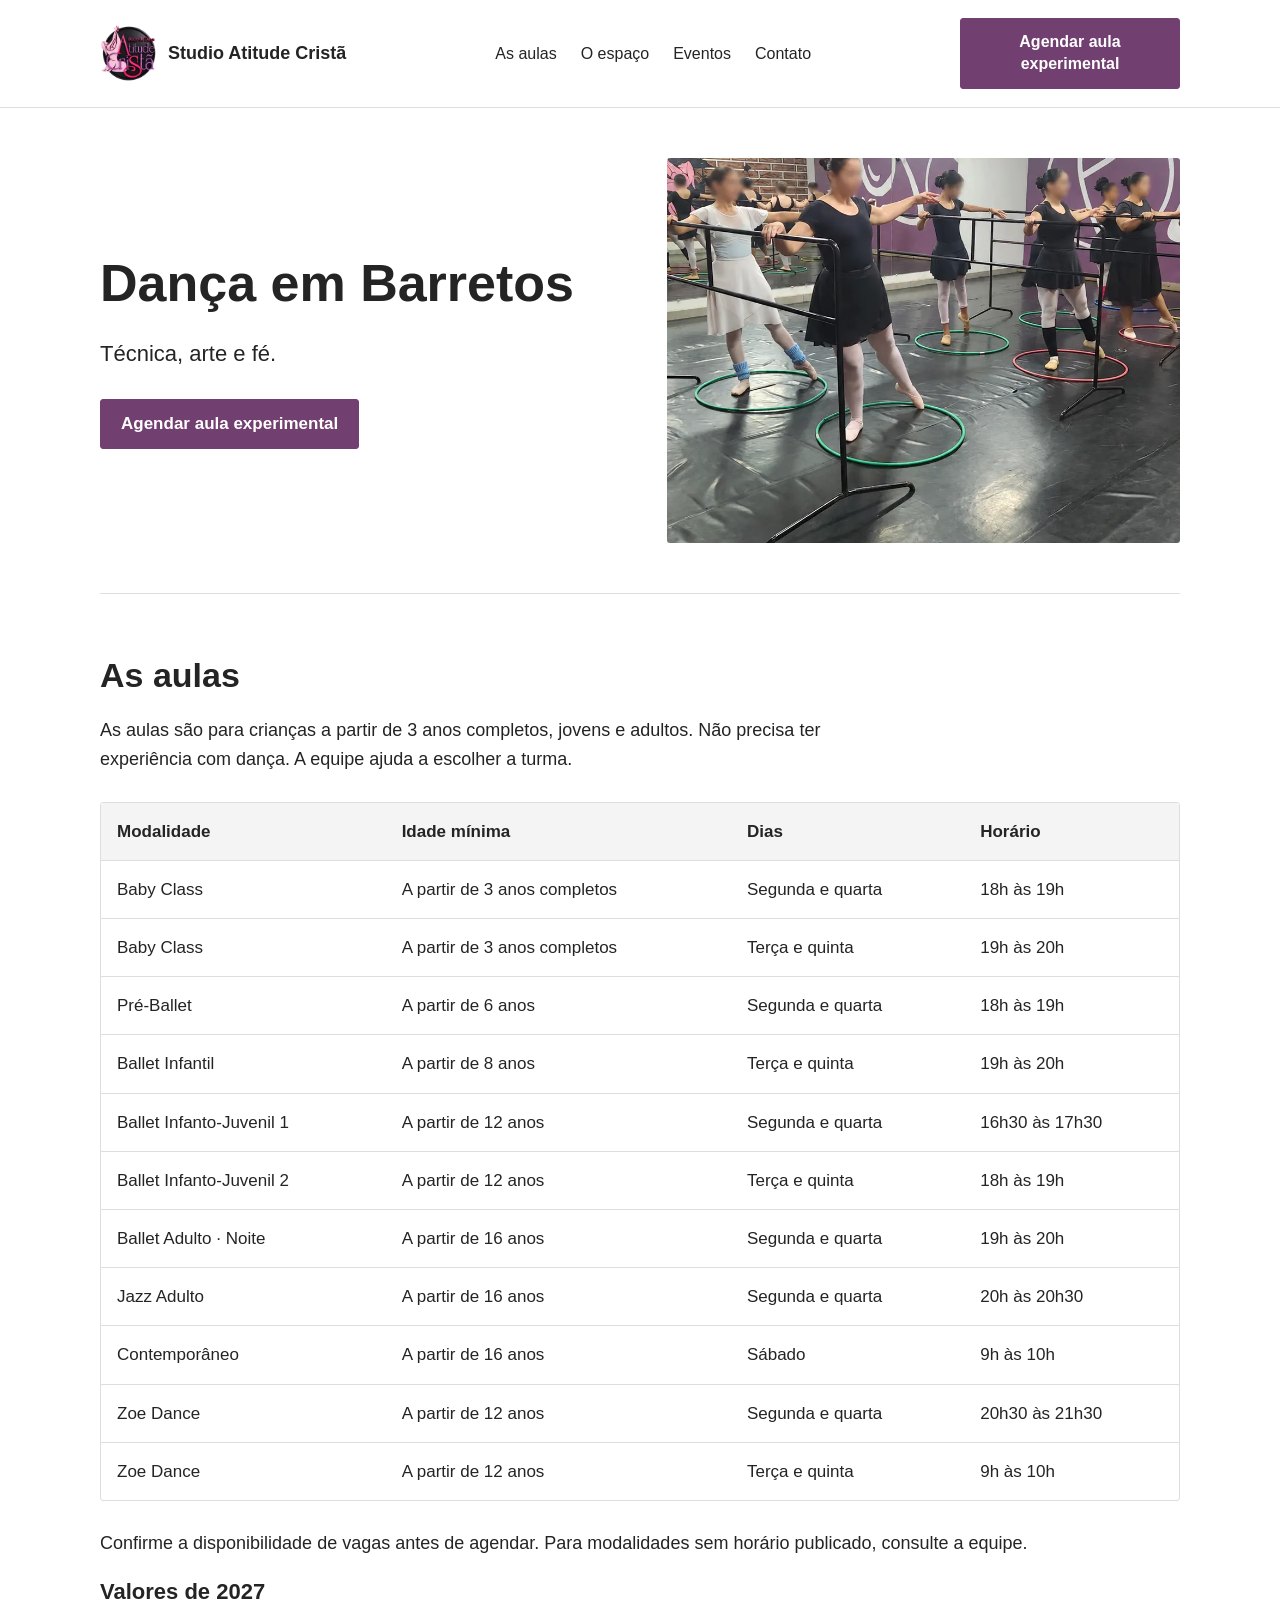
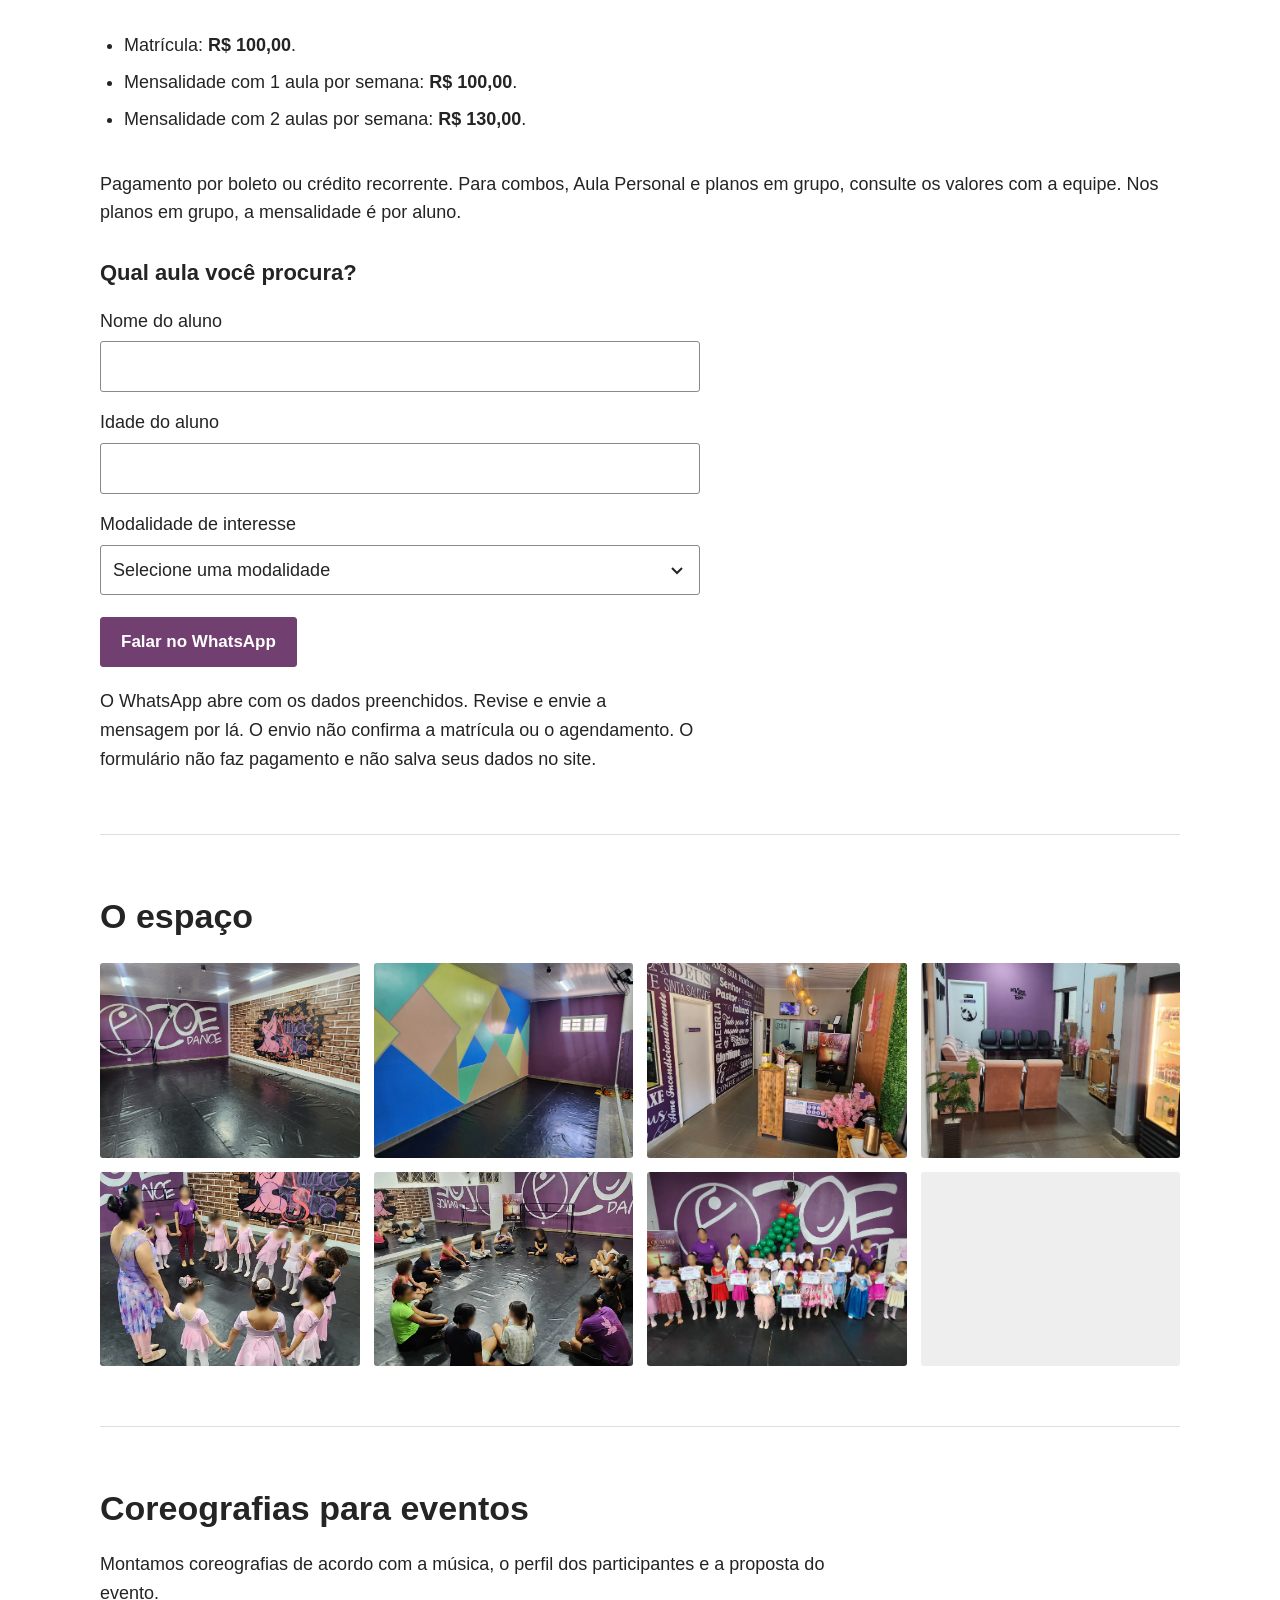
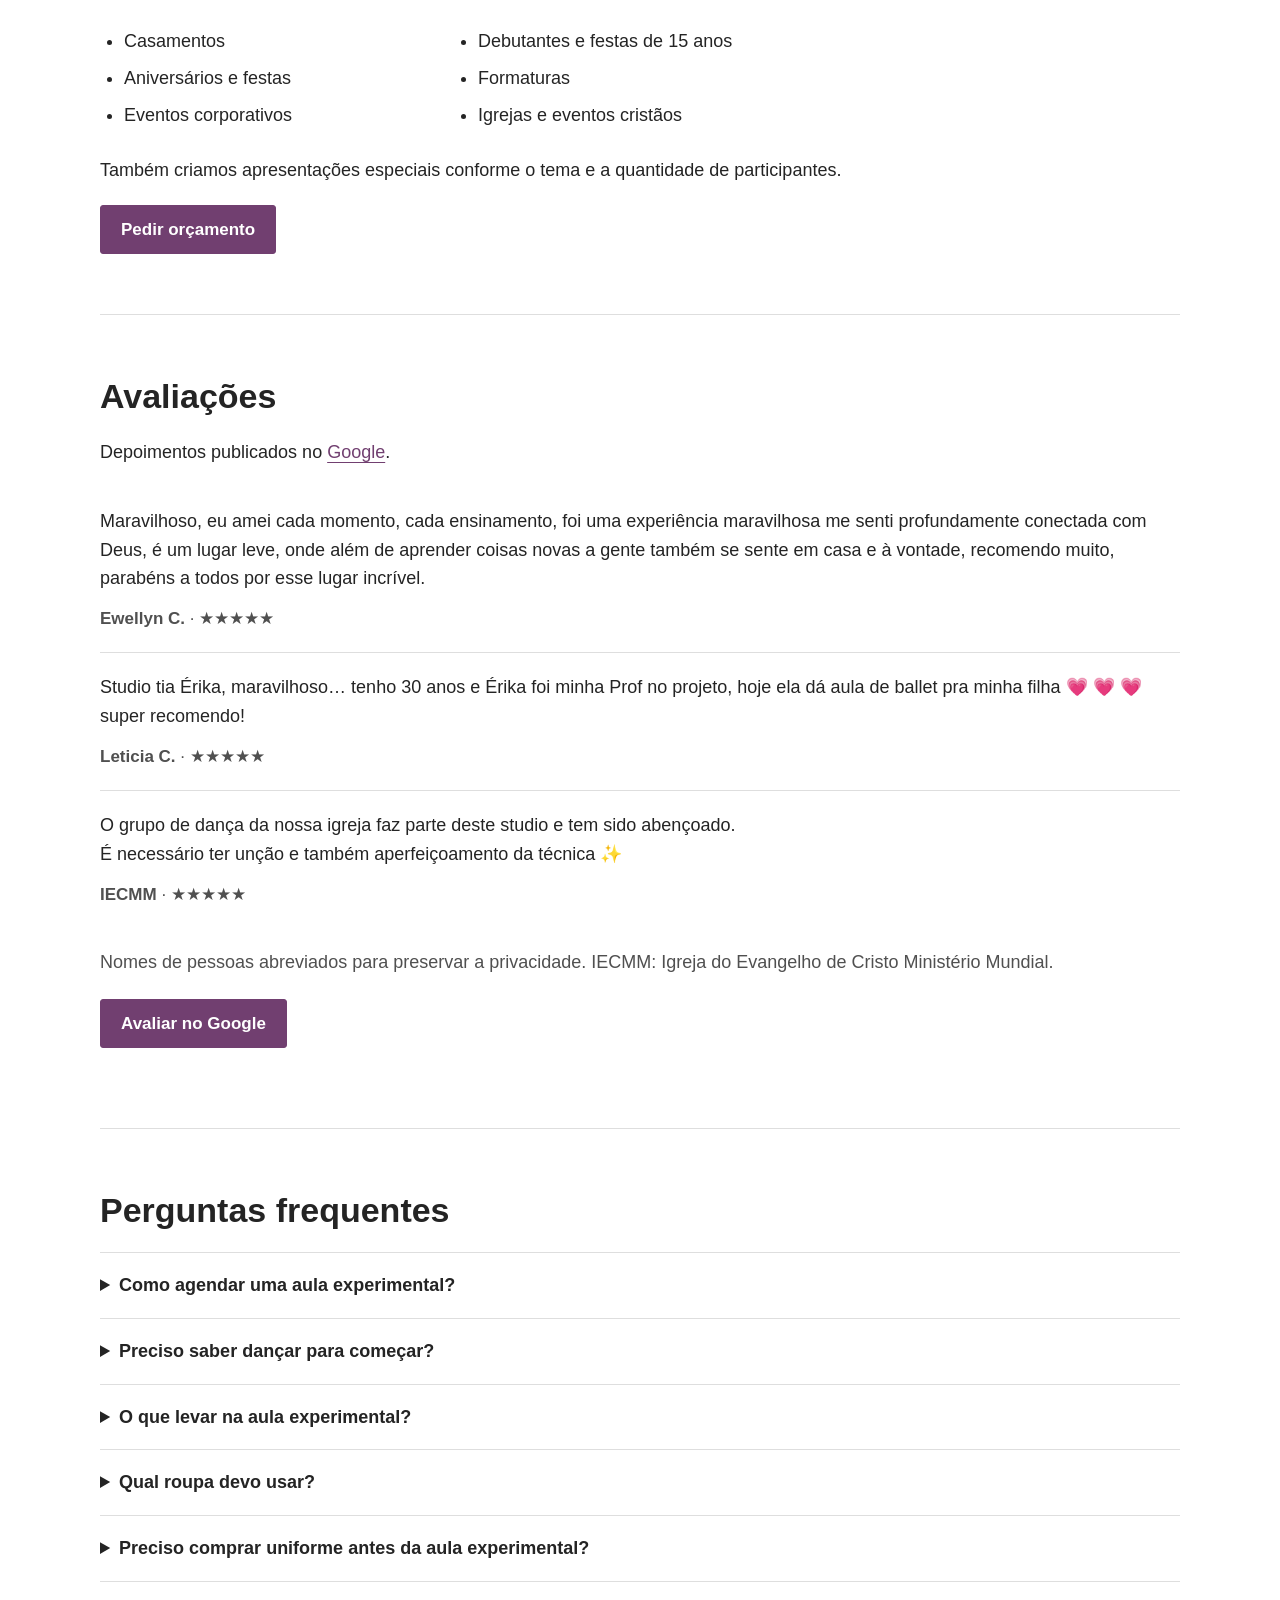
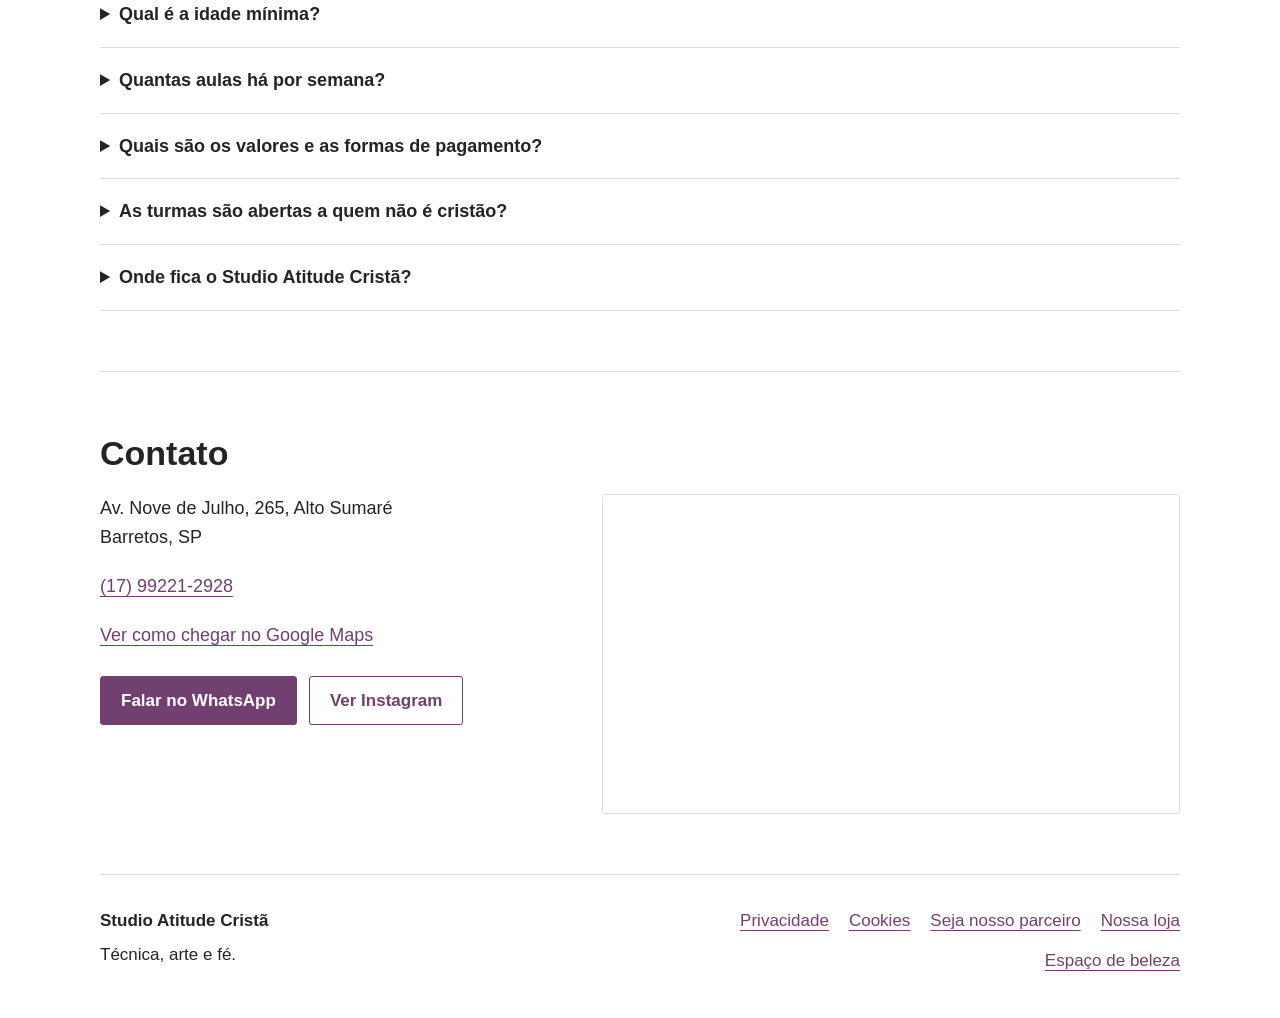
==== commit 01f0acb5: "Refaz página principal em HTML único com visual simples, dados reais e formulário curto" ====
--- a/index.html
+++ b/index.html
@@ -1,26 +1,257 @@
-<!DOCTYPE html><html lang="pt-BR"><head><meta charset="UTF-8"><meta name="viewport" content="width=device-width,initial-scale=1"><meta name="description" content="Aulas de dança em Barretos para crianças, jovens e adultos. Conheça o Studio Atitude Cristã, consulte turmas e agende uma aula experimental pelo WhatsApp."><meta name="theme-color" content="#0f0f13"><title>Studio Atitude Cristã | Aulas de dança em Barretos</title><style>
-:root{--ink:#221b23;--paper:#f8f3f7;--rose:#e8c3ce;--gold:#a04c77}*{box-sizing:border-box}html{scroll-behavior:smooth;scroll-padding-top:90px}body{margin:0;background:var(--paper);color:var(--ink);font:16px/1.65 Arial,sans-serif}a{color:inherit;text-decoration:none}button,input,select{font:inherit}button,a,input,select{touch-action:manipulation}a:focus-visible,button:focus-visible{outline:3px solid #c6a1b8;outline-offset:5px}.wrap{max-width:1240px;margin:auto;padding:0 6%}header{position:sticky;top:0;background:#f8f3f7f5;z-index:10;border-bottom:1px solid #221b2315}.nav{display:flex;align-items:center;justify-content:space-between;min-height:86px;gap:20px}.brand{line-height:1.1;display:flex;align-items:center;gap:12px}.monogram{font:italic 36px Georgia;border:1px solid #a04c7770;border-radius:50%;width:58px;height:58px;display:grid;place-items:center}.brand strong{font:22px Georgia}.brand small{display:block;letter-spacing:3px;font-size:9px;margin-top:8px}.links{display:flex;gap:25px;font-size:13px}.btn{display:inline-flex;justify-content:center;align-items:center;gap:18px;padding:15px 23px;background:var(--ink);color:white;border:1px solid var(--ink);border-radius:4px;font-size:14px;cursor:pointer;transition:transform .2s,background .2s}.btn:hover{background:#5a183a;transform:translateY(-2px)}.outline{background:transparent;color:var(--ink)}.eyebrow{text-transform:uppercase;letter-spacing:3px;font-size:11px;font-weight:bold;color:var(--gold)}h1,h2,h3{font-family:Georgia,serif;font-weight:normal;line-height:1.12}h1{font-size:clamp(48px,6.2vw,84px);margin:22px 0}h1 em,h2 em{font-weight:normal;color:#a04c77}h2{font-size:clamp(34px,4vw,52px);margin:16px 0 25px}h3{font-size:27px}p{color:#716674}.hero{display:grid;grid-template-columns:1.1fr 1fr;align-items:center;gap:5%;padding-top:65px;padding-bottom:70px}.hero p{max-width:440px;font-size:17px}.actions{display:flex;gap:13px;flex-wrap:wrap;margin:30px 0 18px}.note{font-size:12px;color:#847783}.art{position:relative;min-height:555px;border-radius:220px 220px 8px 8px;background:linear-gradient(130deg,#e8c3ce,#c6a1b8 70%,#a04c77);overflow:hidden}.art:before{content:'';position:absolute;inset:22px;border:1px solid #ffffff66;border-radius:210px 210px 5px 5px}.art svg{position:absolute;width:100%;height:100%;inset:0}.art-label{position:absolute;bottom:27px;left:30px;color:#fff;letter-spacing:3px;font-size:11px}.strip{background:var(--ink);color:#e8c3ce;padding:22px 0}.strip .wrap{display:flex;justify-content:space-between;gap:20px;font:italic 22px Georgia}.section{padding:90px 0}.intro{display:grid;grid-template-columns:1fr 1fr;gap:10%;align-items:start}.intro p{margin-top:35px}.values{display:grid;grid-template-columns:repeat(3,1fr);border-top:1px solid #221b2325;margin-top:40px;gap:30px}.values span{display:block;font:italic 20px Georgia;color:var(--gold);margin-top:25px}.values h3{font-size:23px}.values p{font-size:14px}.audience{background:#eee5ed}.heading{max-width:660px}.cards{display:grid;grid-template-columns:repeat(3,1fr);gap:22px;margin-top:40px}.card{padding:35px;background:var(--paper);border-radius:6px;border:1px solid #221b2312;display:flex;flex-direction:column}.card .num{font:italic 40px Georgia;color:#a04c77}.card p{font-size:15px;flex:1}.card a{font-size:13px;border-top:1px solid #221b2320;padding-top:20px}.zoe{display:grid;grid-template-columns:.85fr 1.15fr;gap:8%;align-items:center}.tile{min-height:340px;border-radius:5px;background:var(--ink);color:#e8c3ce;padding:55px;display:flex;flex-direction:column;justify-content:center}.tile b{font:italic 70px/1 Georgia}.tile small{margin-top:28px;letter-spacing:4px}.process{display:grid;grid-template-columns:repeat(3,1fr);gap:35px;margin-top:40px}.process strong{font:italic 40px Georgia;color:var(--gold)}.process h3{font-size:24px}.faq{display:grid;grid-template-columns:.8fr 1.2fr;gap:10%;border-top:1px solid #221b2320}details{border-bottom:1px solid #221b2325;padding:20px 0}summary{cursor:pointer;font-size:16px}details p{font-size:14px}.contact{background:var(--ink);color:var(--paper)}.contact .grid{display:grid;grid-template-columns:1fr 1fr;gap:8%;align-items:center}.contact p{color:#d7c9d6}.contact .eyebrow{color:#e8c3ce}.form{background:var(--paper);padding:34px;border-radius:7px;color:var(--ink)}label{display:block;font-size:13px;margin:14px 0 7px}input,select{width:100%;padding:13px;border:1px solid #d5c9d2;border-radius:3px;background:white;color:var(--ink)}.form .btn{width:100%;margin-top:23px}.form p{font-size:11px;color:#716674}.location{display:flex;justify-content:space-between;gap:30px;padding:45px 0}.location h3{margin:0 0 12px;font-size:24px}.location p{margin:0;font-size:14px}footer{border-top:1px solid #221b2320;padding:26px 0;font-size:12px}.foot{display:flex;justify-content:space-between;gap:20px}.float{position:fixed;bottom:20px;right:20px;z-index:11;box-shadow:0 5px 25px #221b2330;background:#fff;color:var(--ink);border:1px solid #d7c5d2;border-radius:40px;padding:13px 20px;font-size:13px}.menu{display:none}@media(max-width:800px){.links{display:none}.nav>.btn{font-size:11px;padding:11px}.brand strong{font-size:17px}.monogram{width:43px;height:43px;font-size:28px}.hero{grid-template-columns:1fr;padding-top:40px;gap:35px}.art{min-height:430px;max-width:470px;width:100%;margin:auto}.strip .wrap{font-size:16px;flex-wrap:wrap;justify-content:center}.section{padding:60px 0}.intro,.zoe,.faq,.contact .grid{grid-template-columns:1fr;gap:30px}.intro p{margin-top:0}.cards{grid-template-columns:1fr}.values{gap:15px}.values h3{font-size:20px}.values p{font-size:12px}.process{grid-template-columns:1fr;gap:12px}.process h3{margin:8px 0}.location,.foot{flex-direction:column}.float{bottom:12px;right:12px}.form{padding:24px}.tile{min-height:270px}.hero h1{font-size:58px}}@media(prefers-reduced-motion:reduce){html{scroll-behavior:auto}*{transition:none!important}}
-/* Brand palette sampled from the supplied Instagram screenshot. */
-header{background:#0f0f13f5;color:#f8f3f7;border-bottom-color:#c6a1b830}
-.monogram{border-color:#a04c77;color:#e8c3ce}.nav>.btn{background:#a04c77;border-color:#a04c77}
-.hero{position:relative;color:#f8f3f7;isolation:isolate}.hero:before{content:'';position:absolute;z-index:-1;top:0;bottom:0;left:calc((100vw - 100%)/-2);right:calc((100vw - 100%)/-2);background:radial-gradient(ellipse at 80% 40%,#5a183a55,transparent 65%),#0f0f13}
-.hero p{color:#d9cbd8}.hero .eyebrow{color:#c6a1b8}.hero h1 em{color:#e8c3ce}.hero .note{color:#c6a1b8}.hero .btn{background:#a04c77;border-color:#a04c77}.hero .outline{background:transparent;color:#f8f3f7;border-color:#c6a1b860}.btn:hover{background:#5a183a;color:#fff}
-.strip{background:#221b23;border-top:1px solid #a04c7750;color:#e8c3ce}.art{background:linear-gradient(145deg,#e8c3ce,#c6a1b8 65%,#a04c77)}.art-label{color:#221b23;font-weight:bold}.contact{background:#0f0f13}.contact .btn{background:#a04c77;border-color:#a04c77}.tile{background:radial-gradient(ellipse at top right,#a04c7755,transparent 70%),#221b23}.float{background:#a04c77;color:#fff;border-color:#c6a1b8}.float:hover{background:#5a183a}
-.brand-logo{width:64px;height:64px;object-fit:contain;border-radius:7px;background:white}.logo-panel{background:#fff;display:flex;align-items:center;justify-content:center;min-height:555px;padding:32px 12px 50px}.hero-logo{width:100%;height:auto;max-width:440px;display:block}.logo-panel:before{border-color:#a04c7725}.logo-panel .art-label{left:0;right:0;text-align:center;color:#5a183a}.hero h1 em{color:#e8c3ce}@media(max-width:800px){.brand-logo{width:48px;height:48px}.logo-panel{min-height:390px}.hero-logo{max-width:350px}}
-.breadcrumbs{font-size:12px;padding-top:14px;padding-bottom:14px;background:#f8f3f7}.privacy-options{background:none;border:0;color:inherit;text-decoration:underline;cursor:pointer;font-size:inherit}.cookie-panel{position:fixed;bottom:85px;left:20px;max-width:420px;background:#f8f3f7;color:#221b23;padding:22px;border:1px solid #a04c77;border-radius:8px;box-shadow:0 8px 35px #0003;z-index:20}.cookie-panel p{font-size:13px}.cookie-panel button{margin:4px;font-size:12px;padding:10px}.cookie-panel[hidden]{display:none}@media(max-width:800px){body{padding-bottom:80px}.float{left:16px;right:16px;text-align:center;border-radius:5px}.cookie-panel{left:16px;right:16px;max-width:none}.foot{padding-bottom:12px}}.brand-logo{background:transparent}.logo-panel{background:transparent}.logo-panel:before{border:0}.logo-panel .art-label{color:#e8c3ce}.google-reviews{display:grid;grid-template-columns:1.1fr 1fr;gap:8%;align-items:center}.review-invite{background:var(--paper);border:1px solid #a04c7730;border-radius:7px;padding:35px}.review-invite h3{font-size:32px;margin:17px 0}.review-invite .note{font-size:12px;margin-top:17px}@media(max-width:800px){.google-reviews{grid-template-columns:1fr;gap:25px}.review-invite{padding:26px}}
-.space-section{background:#eee5ed}.space-heading{display:grid;grid-template-columns:1fr 1fr;gap:10%;align-items:center}.space-heading p{max-width:430px}.space-controls{display:flex;justify-content:space-between;align-items:center;margin:20px 0 14px;font-size:12px;color:#716674}.space-controls button,.viewer-frame button{border:1px solid #a04c7740;background:#f8f3f7;color:#221b23;border-radius:50%;width:45px;height:45px;cursor:pointer;font-size:22px;margin-left:6px}.space-track{display:flex;gap:22px;overflow-x:auto;scroll-snap-type:none;scroll-behavior:auto;padding:0 0 14px;scrollbar-width:thin;scrollbar-color:#a04c77 #eee5ed}.space-slide{flex:0 0 86%;margin:0;scroll-snap-align:start}.space-photo{position:relative;display:block;width:100%;padding:0;border:0;background:#221b23;cursor:zoom-in;border-radius:8px;overflow:hidden}.space-photo img{display:block;width:100%;height:clamp(260px,35vw,450px);object-fit:contain}.space-expand{position:absolute;right:14px;bottom:14px;padding:8px 13px;background:#0f0f13d9;color:#f8f3f7;border-radius:4px;font-size:11px}.space-slide figcaption{display:flex;justify-content:space-between;gap:10px;padding:14px 0;font-size:14px}.space-slide figcaption small{color:#a04c77}.space-bottom{display:flex;justify-content:space-between;align-items:center;gap:20px;margin-top:12px}.space-bottom p{font-size:12px}.space-viewer{background:#0f0f13;color:#f8f3f7;border:1px solid #a04c7760;border-radius:10px;padding:20px;width:min(1200px,96vw);max-width:96vw;max-height:94dvh}.space-viewer::backdrop{background:#000d}.viewer-close{display:block;margin-left:auto;background:transparent;color:#f8f3f7;border:1px solid #c6a1b8;border-radius:4px;padding:8px 15px;cursor:pointer}.viewer-frame{display:grid;grid-template-columns:46px minmax(0,1fr) 46px;gap:12px;align-items:center;margin-top:15px}.viewer-frame img{width:100%;height:70dvh;object-fit:contain}.viewer-frame button{margin:0}.space-viewer p{color:#e8c3ce;text-align:center;font-size:14px;margin:12px 0 0}@media(max-width:800px){.space-heading{grid-template-columns:1fr;gap:0}.space-slide{flex-basis:94%}.space-photo img{height:300px}.space-bottom{align-items:flex-start;flex-direction:column}.viewer-frame{grid-template-columns:32px minmax(0,1fr) 32px;gap:4px}.viewer-frame button{width:32px;height:32px;font-size:18px}.space-viewer{padding:12px}.viewer-frame img{height:65dvh}.space-heading h2{margin-bottom:10px}}@media(prefers-reduced-motion:reduce){.space-track{scroll-behavior:auto}}
-#space-play{font-size:16px}.space-controls>div{display:flex;gap:4px}.space-heading{display:block;margin-bottom:30px}.space-track{scrollbar-width:none}.space-track::-webkit-scrollbar{display:none}.space-landscape{flex:0 0 auto;width:calc(clamp(260px,35vw,450px) * var(--photo-ratio))}.space-landscape .space-photo img{object-fit:cover}@media(max-width:800px){.space-landscape{flex-basis:auto;width:calc(300px * var(--photo-ratio))}}.event-intro{display:grid;grid-template-columns:1fr 220px;gap:70px;align-items:center;margin-bottom:35px}.event-intro p{max-width:620px}.event-family{margin:0}.event-family img{width:100%;height:235px;display:block;object-fit:cover;object-position:center 42%;border-radius:8px}.event-family figcaption{font-size:12px;color:#716674;margin-top:10px}.event-grid{display:grid;grid-template-columns:repeat(4,minmax(0,1fr));grid-auto-rows:175px;gap:16px}.event-photo{position:relative;padding:0;border:0;border-radius:8px;overflow:hidden;cursor:zoom-in;background:#221b23;color:#fff;text-align:left}.event-photo img{display:block;width:100%;height:100%;object-fit:cover;transition:transform .35s}.event-photo:hover img{transform:scale(1.025)}.event-photo span{position:absolute;bottom:0;left:0;right:0;padding:40px 15px 14px;background:linear-gradient(transparent,#0f0f13d9);font-size:12px}.event-photo b{float:right}.event-photo-15{grid-column:span 2;grid-row:span 2}.event-photo-4,.event-photo-6,.event-photo-10,.event-photo-13{grid-row:span 2}.event-photo-1{grid-column:span 2}.event-bottom{display:flex;justify-content:space-between;align-items:center;gap:20px;margin-top:25px}.event-bottom p{font-size:13px}.event-photo:focus-visible{outline:3px solid #a04c77;outline-offset:4px}@media(max-width:800px){.event-intro{grid-template-columns:1fr;gap:20px}.event-family{max-width:240px}.event-family img{height:245px}.event-grid{grid-template-columns:repeat(2,minmax(0,1fr));grid-auto-rows:155px;gap:10px}.event-bottom{align-items:flex-start;flex-direction:column}}@media(prefers-reduced-motion:reduce){.event-photo img{transition:none}}.content-note{margin-top:35px;padding:25px 30px;border:1px solid #a04c7730;border-radius:6px;background:#eee5ed}.content-note h3{font-size:25px;margin:0 0 14px}.content-note p{margin:10px 0}.schedule{margin-top:45px}.schedule h3{margin-bottom:12px}.table-scroll{overflow-x:auto;border:1px solid #a04c7730;border-radius:6px;background:var(--paper)}.schedule table{width:100%;border-collapse:collapse;min-width:620px;text-align:left;font-size:14px}.schedule caption{text-align:left;padding:14px 18px;font-size:12px;color:#716674}.schedule th,.schedule td{padding:16px 18px;border-top:1px solid #221b2315;vertical-align:top}.schedule thead{background:#e8c3ce55}.review-rating{color:#a04c77!important;font-size:13px!important}.review-models{margin-top:30px}.review-template h3{font-size:23px}.responsible-info h3{font-size:26px;margin-top:0}.responsible-info p{margin-top:16px}.video-slot{display:grid;grid-template-columns:1fr 1fr;gap:35px;align-items:center;margin-top:45px;padding-top:35px;border-top:1px solid #221b2320}.video-slot h3{font-size:27px}.video-placeholder{aspect-ratio:16/9;background:#eee5ed;border:1px dashed #a04c7760;border-radius:7px;padding:25px;display:flex;flex-direction:column;justify-content:center;align-items:center;text-align:center}.video-placeholder span{font:26px Georgia}.video-placeholder small{display:block;margin-top:14px;color:#716674}.map-block{padding-top:35px;padding-bottom:0}.map-block iframe{display:block;width:100%;height:350px;border:1px solid #a04c7730;border-radius:7px}.fill-field{font-size:13px}.nav .brand strong{font-size:20px}@media(max-width:800px){.video-slot{grid-template-columns:1fr;gap:20px}.content-note{padding:22px}.map-block iframe{height:300px}.nav .brand strong{font-size:16px}}@media(max-width:500px){.nav{gap:10px}.nav>.btn{max-width:130px;text-align:center;font-size:11px;padding:10px}.nav .brand strong{font-size:14px}.brand{gap:8px}.brand small{letter-spacing:1px}}@media(max-width:360px){.nav>.btn{max-width:108px}.brand-logo{width:40px;height:40px}.nav .brand strong{font-size:12px}} .enrollment{max-width:760px;margin-top:32px}.enrollment fieldset{border:1px solid #d5c9d2;border-radius:4px;margin-top:24px;padding:16px}.enrollment legend{font-size:14px}.course-choice{display:flex;gap:10px;align-items:start;font-size:14px}.course-choice input{width:20px;height:20px;flex-shrink:0;margin-top:2px}.enrollment #enrollment-error{color:#9c2344;font-size:14px}.enrollment #enrollment-summary{font-size:15px}.enrollment [hidden]{display:none} .studio-video-frame{width:100%;max-width:360px;justify-self:center;border-radius:12px;overflow:hidden;background:#0f0f13;box-shadow:0 12px 35px #221b2320}.studio-video{display:block;width:100%;height:auto;aspect-ratio:9/16;object-fit:contain}@media(max-width:800px){.studio-video-frame{max-width:340px}} .event-video-copy h3{font-size:clamp(32px,4vw,48px);color:var(--gold);margin:18px 0 24px}.event-video-copy .content-note{line-height:1.9} .review-template blockquote{margin:8px 0 26px;font-size:15px;line-height:1.75;color:#716674;flex:1}.review-template .review-rating{flex:0;color:var(--gold);letter-spacing:3px;font-size:20px;margin:4px 0 12px}.review-template a{margin-top:auto} .hero{max-width:1380px;padding-left:4%;padding-right:4%;grid-template-columns:1.25fr .75fr;gap:6%;padding-top:40px;padding-bottom:48px}.hero h1{font-size:clamp(38px,4.4vw,62px);line-height:1.12;letter-spacing:-1px}.hero p{max-width:510px}.hero-media{position:relative;justify-self:end;width:100%;max-width:350px;aspect-ratio:9/16;overflow:hidden;border-radius:150px 150px 18px 18px;background:#221b23;box-shadow:0 20px 70px #0005}.hero-media video{display:block;width:100%;height:100%;object-fit:contain}.hero-logo-intro{position:absolute;inset:0;display:grid;place-items:center;background:radial-gradient(circle,#442338,#17121b 75%);z-index:2;transition:opacity 1.1s ease,transform 1.4s cubic-bezier(.2,.7,.2,1),filter 1s ease}.hero-logo-intro img{width:88%;height:auto;filter:drop-shadow(0 0 24px #e8c3ce44)}.hero-media.is-revealed .hero-logo-intro{opacity:0;transform:scale(1.12);filter:blur(12px);pointer-events:none}.hero-media-label{position:absolute;bottom:58px;left:20px;font-size:10px;letter-spacing:2px;color:white;text-shadow:0 1px 5px #000}.hero-video-toggle{position:absolute;bottom:16px;right:16px;z-index:3;background:#0f0f13c9;color:white;border:1px solid #ffffff66;border-radius:30px;padding:8px 13px;font-size:12px;cursor:pointer}@media(max-width:800px){.hero{grid-template-columns:1fr;padding-left:6%;padding-right:6%;gap:28px}.hero h1{font-size:clamp(32px,6.8vw,46px)}.hero-media{justify-self:center;max-width:300px;border-radius:110px 110px 14px 14px}}@media(prefers-reduced-motion:reduce){.hero-logo-intro{display:none}.hero-media video{object-fit:contain}}.float{display:none}.final-contact{display:flex;align-items:center;justify-content:space-between;gap:28px}.final-contact h2{font-size:clamp(30px,3.4vw,42px);margin-bottom:14px}.final-contact p{max-width:600px}.final-contact>.btn{flex-shrink:0;background:var(--gold);border-color:var(--gold)}@media(max-width:800px){.float{display:block}.final-contact{flex-direction:column;align-items:flex-start}} .choreography{background:var(--paper)}.choreography .card{background:#eee5ed}.choreography .card h3{font-size:25px}.choreography-special{margin-top:30px;padding:25px 0;border-top:1px solid #221b2320}.choreography-special h3{margin:0 0 12px}.choreography-special p{max-width:760px;margin:0}.choreography-cta{display:flex;align-items:center;justify-content:space-between;gap:28px;padding-top:20px}.choreography-cta h3{margin:0 0 12px}.choreography-cta p{margin:0}.choreography-cta>.btn{flex-shrink:0}@media(max-width:800px){.choreography-cta{flex-direction:column;align-items:flex-start}} .partner-invitation{background:#f3edf6;border-top:1px solid #e0d3e5}.partner-invitation>.wrap{display:flex;align-items:center;justify-content:space-between;gap:35px}.partner-invitation h2{font-size:clamp(30px,3.5vw,46px)}.partner-invitation .btn{flex-shrink:0}@media(max-width:800px){.partner-invitation>.wrap{flex-direction:column;align-items:flex-start}} </style><link rel="canonical" href="https://studio-atitude-crista.playerfortnitemm.chatgpt.site/"><meta property="og:type" content="website"><meta property="og:locale" content="pt_BR"><meta property="og:title" content="Studio Atitude Cristã — Dança com propósito em Barretos"><meta property="og:description" content="Técnica, arte e fé. Aulas de dança em Barretos para crianças, jovens e adultos. Consulte turmas e aula experimental pelo WhatsApp."><meta property="og:url" content="https://studio-atitude-crista.playerfortnitemm.chatgpt.site/"><meta property="og:image" content="https://studio-atitude-crista.playerfortnitemm.chatgpt.site/assets/logo-atitude-crista.png"><meta property="og:image:width" content="1080"><meta property="og:image:height" content="1080"><meta property="og:image:alt" content="Logo do Studio Atitude Cristã"><meta name="twitter:card" content="summary_large_image"><link rel="icon" href="/assets/logo-atitude-crista.png"><script type="application/ld+json">{"@context": "https://schema.org", "@type": "LocalBusiness", "name": "Studio Atitude Cristã", "url": "https://studio-atitude-crista.playerfortnitemm.chatgpt.site", "image": "https://studio-atitude-crista.playerfortnitemm.chatgpt.site/assets/logo-atitude-crista.png", "telephone": "+5517992212928", "description": "Studio de dança com princípios cristãos em Barretos.", "address": {"@type": "PostalAddress", "streetAddress": "Avenida Nove de Julho, 265", "addressLocality": "Barretos", "addressRegion": "SP", "postalCode": "14781-020", "addressCountry": "BR"}, "sameAs": ["https://www.instagram.com/studiodedancaac/"], "hasMap": "https://www.google.com/maps/search/?api=1&query=Studio+Atitude+Crista+Barretos"}</script><link rel="stylesheet" href="/assets/studio-destinations.css"><link rel="stylesheet" href="/assets/jornada-memory.css?v=2026-1"></head><body><nav class="studio-destinations" aria-label="Explore o Studio"><div><a href="/parceiros/" data-transition>Seja nosso parceiro <span aria-hidden="true">↗</span></a><a href="/loja/" data-transition>Nossa loja <span aria-hidden="true">↗</span></a><a href="/espaco-de-beleza/" data-transition>Espaço de beleza <span aria-hidden="true">↗</span></a></div></nav><header><div class="wrap nav"><a href="#inicio" class="brand" aria-label="Studio Atitude Cristã, início"><img class="brand-logo" src="assets/logo-atitude-crista-transparente.png" alt="" width="64" height="64"><span><strong>Studio Atitude Cristã</strong><small>STUDIO DE DANÇA</small></span></a><nav class="links" aria-label="Menu principal"><a href="#essencia">Nossa essência</a><a href="#espaco">O espaço</a><a href="#coreografias-eventos">Eventos</a><a href="#aulas">As aulas</a><a href="#avaliacoes">Avaliações</a></nav><a class="btn outline" href="#matricula">Solicitar matrícula</a></div></header><main><nav class="wrap breadcrumbs" aria-label="Caminho de navegação"><span aria-current="page">Início</span></nav><section class="wrap hero" id="inicio"><div><span class="eyebrow">Dança com propósito · Barretos, SP</span><h1>Dança em Barretos.<br><em>Técnica, arte e fé.</em></h1><p>Dança para crianças, jovens e adultos no Studio Atitude Cristã. Consulte a turma para sua idade e a disponibilidade de uma aula experimental.</p><div class="actions"><a class="btn" href="https://wa.me/5517992212928?text=Ol%C3%A1%21%20Gostaria%20de%20agendar%20uma%20aula%20experimental%20do%20Studio%20Atitude%20Crist%C3%A3." target="_blank" rel="noopener">Agendar aula experimental <span>↗</span></a><a class="btn outline" href="#aulas">Ver aulas e horários</a></div><span class="note">Turmas, horários e valores: consulte pelo WhatsApp.</span></div><div class="hero-media" id="hero-media"><video id="hero-video" muted loop playsinline autoplay preload="auto" poster="/assets/hero-ensaio.jpg" aria-label="Ensaio de dança contemporânea no Studio Atitude Cristã"><source src="/assets/hero-ensaio.mp4" type="video/mp4"></video><div class="hero-logo-intro" aria-hidden="true"><img src="/assets/logo-atitude-crista-transparente.png" alt="" width="1080" height="1080"></div><span class="hero-media-label">UM ENSAIO NO STUDIO</span><button class="hero-video-toggle" id="hero-video-toggle" type="button" aria-label="Pausar vídeo">Pausar vídeo</button></div></section><div class="strip"><div class="wrap"><span>Aulas de dança.</span><span>Ensaios e apresentações.</span><span>Técnica, arte e fé.</span></div></div><section class="wrap section" id="essencia"><div class="intro"><div><span class="eyebrow">Nossa essência</span><h2>Aprender a dançar.<br><em>Expressar com propósito.</em></h2></div><p>O Studio Atitude Cristã é um estúdio de dança em Barretos. Reúne aulas, ensaios e apresentações para crianças, jovens e adultos. Técnica, arte e fé fazem parte da sua identidade.</p></div><div class="values"><div><span>01 / Técnica</span><h3>Praticar os movimentos</h3><p>As aulas incluem técnica, preparação física e atividades pedagógicas adequadas a cada modalidade.</p></div><div><span>02 / Arte</span><h3>Da aula à apresentação</h3><p>Conheça os registros de ensaios, coreografias e espetáculos do estúdio.</p></div><div><span>03 / Fé</span><h3>Uma identidade cristã</h3><p>Aliamos arte e fé com músicas específicas e momentos de reflexão e oração. As aulas são abertas a todas as pessoas, cristãs ou não.</p></div></div></section><section class="space-section section" id="espaco"><div class="wrap"><div class="space-heading"><div><span class="eyebrow">Um primeiro olhar por dentro</span><h2>Conheça<br><em>nosso espaço.</em></h2></div></div><div class="space-track" id="space-track" tabindex="0" role="region" aria-label="Fotos do espaço do estúdio"><figure class="space-slide space-landscape" style="--photo-ratio:2.164905"><button class="space-photo" type="button" data-photo="0" aria-label="Ampliar foto: Sala de dança - painel Zoe Dance"><img src="assets/espaco-1.jpeg" alt="Sala de dança com espelhos, barras e painel Zoe Dance." width="2048" height="946" loading="lazy" decoding="async"><span class="space-expand" aria-hidden="true">Ampliar ↗</span></button></figure><figure class="space-slide space-landscape" style="--photo-ratio:2.164905"><button class="space-photo" type="button" data-photo="1" aria-label="Ampliar foto: Sala de dança - parede colorida"><img src="assets/espaco-2.jpeg" alt="Sala de dança com parede geométrica colorida e espelhos." width="2048" height="946" loading="lazy" decoding="async"><span class="space-expand" aria-hidden="true">Ampliar ↗</span></button></figure><figure class="space-slide space-landscape" style="--photo-ratio:2.164905"><button class="space-photo" type="button" data-photo="2" aria-label="Ampliar foto: Recepção"><img src="assets/espaco-3.jpeg" alt="Recepção do Studio Atitude Cristã, com balcão e decoração." width="2048" height="946" loading="lazy" decoding="async"><span class="space-expand" aria-hidden="true">Ampliar ↗</span></button></figure><figure class="space-slide space-landscape" style="--photo-ratio:1.333333"><button class="space-photo" type="button" data-photo="3" aria-label="Ampliar foto: Fachada do estúdio"><img src="assets/espaco-4.jpeg" alt="Fachada roxa do Studio de Dança Atitude Cristã." width="2048" height="1536" loading="lazy" decoding="async"><span class="space-expand" aria-hidden="true">Ampliar ↗</span></button></figure><figure class="space-slide"><button class="space-photo" type="button" data-photo="4" aria-label="Ampliar foto: Área de espera"><img src="assets/espaco-5.jpeg" alt="Área de espera do estúdio com sofás, cadeiras e televisão." width="1153" height="2048" loading="lazy" decoding="async"><span class="space-expand" aria-hidden="true">Ampliar ↗</span></button></figure></div></div></section><dialog id="space-viewer" class="space-viewer" aria-label="Fotos ampliadas do estúdio"><button type="button" class="viewer-close" aria-label="Fechar foto ampliada">Fechar ×</button><div class="viewer-frame"><button type="button" class="viewer-prev" aria-label="Foto anterior">←</button><img id="viewer-image" alt=""><button type="button" class="viewer-next" aria-label="Próxima foto">→</button></div><p id="viewer-caption" aria-live="polite"></p></dialog><section class="audience section" id="aulas"><div class="wrap"><div class="heading"><span class="eyebrow">Nossas aulas</span><h2>Aulas para crianças,<br><em>jovens e adultos.</em></h2><p>As aulas recebem alunos a partir de 3 anos completos, com turmas para cada faixa de idade. Você não precisa ter experiência: a equipe orienta sobre a turma adequada.</p><p>Baby Class, Ballet, Jazz, Contemporâneo, Hip Hop, Zoe Dance e Aula Personal. Confira abaixo as idades mínimas de cada modalidade.</p></div><div class="cards"><article class="card"><span class="num">01</span><h3>Crianças</h3><p>Baby Class: a partir de 3 anos completos.<br>Pré-Ballet e Hip Hop Infantil: a partir de 6 anos.<br>Jazz Infantil: a partir de 7 anos.<br>Ballet Infantil: a partir de 8 anos.</p></article><article class="card"><span class="num">02</span><h3>Jovens</h3><p>Jazz Infanto-Juvenil: a partir de 11 anos.<br>Ballet Infanto-Juvenil e Zoe Dance: a partir de 12 anos.<br>Modalidades adultas: a partir de 16 anos.</p></article><article class="card"><span class="num">03</span><h3>Adultos</h3><p>Ballet Adulto, Jazz Adulto, Contemporâneo e Hip Hop Adulto: a partir de 16 anos.<br>Zoe Dance: a partir de 12 anos.<br>Aula Personal: consulte a faixa de idade com a equipe.</p></article></div><div class="schedule"><h3>Turmas e horários</h3><p>Confira os dias e horários de cada turma. Há opções com 1 ou 2 aulas por semana, e a duração varia conforme a turma. Confirme a disponibilidade de vagas com a equipe antes de agendar.</p><p class="note">Ballet Adulto da manhã: dia da semana a confirmar. Jazz Infantil, Jazz Infanto-Juvenil e Hip Hop Infantil: horário de término a confirmar. Hip Hop Adulto: turma em análise.</p><div class="table-scroll" tabindex="0" role="region" aria-label="Tabela de turmas e horários"><table><caption>Modalidades, idades mínimas, dias e horários</caption><thead><tr><th scope="col">Modalidade</th><th scope="col">Idade mínima</th><th scope="col">Dias</th><th scope="col">Horário</th></tr></thead><tbody><tr><th scope="row">Baby Class</th><td>A partir de 3 anos completos</td><td>Segunda e quarta</td><td>18h às 19h</td></tr><tr><th scope="row">Baby Class</th><td>A partir de 3 anos completos</td><td>Terça e quinta</td><td>19h às 20h</td></tr><tr><th scope="row">Pré-Ballet</th><td>A partir de 6 anos</td><td>Segunda e quarta</td><td>18h às 19h</td></tr><tr><th scope="row">Ballet Infantil</th><td>A partir de 8 anos</td><td>Terça e quinta</td><td>19h às 20h</td></tr><tr><th scope="row">Ballet Infanto-Juvenil 1</th><td>A partir de 12 anos</td><td>Segunda e quarta</td><td>16h30 às 17h30</td></tr><tr><th scope="row">Ballet Infanto-Juvenil 2</th><td>A partir de 12 anos</td><td>Terça e quinta</td><td>18h às 19h</td></tr><tr><th scope="row">Ballet Adulto · Noite</th><td>A partir de 16 anos</td><td>Segunda e quarta</td><td>19h às 20h</td></tr><tr><th scope="row">Ballet Adulto · Manhã (1 vez por semana)</th><td>A partir de 16 anos</td><td>Dia a confirmar com a equipe</td><td>8h às 9h</td></tr><tr><th scope="row">Jazz Infantil</th><td>A partir de 7 anos</td><td>Sábado</td><td>9h · término a confirmar</td></tr><tr><th scope="row">Jazz Infanto-Juvenil</th><td>A partir de 11 anos</td><td>Sábado</td><td>10h · término a confirmar</td></tr><tr><th scope="row">Jazz Adulto</th><td>A partir de 16 anos</td><td>Segunda e quarta</td><td>20h às 20h30</td></tr><tr><th scope="row">Contemporâneo</th><td>A partir de 16 anos</td><td>Sábado</td><td>9h às 10h</td></tr><tr><th scope="row">Hip Hop Infantil</th><td>A partir de 6 anos</td><td>Sexta-feira</td><td>18h · término a confirmar</td></tr><tr><th scope="row">Hip Hop Adulto</th><td>A partir de 16 anos</td><td>Em análise</td><td>A definir</td></tr><tr><th scope="row">Zoe Dance</th><td>A partir de 12 anos</td><td>Segunda e quarta</td><td>20h30 às 21h30</td></tr><tr><th scope="row">Zoe Dance</th><td>A partir de 12 anos</td><td>Terça e quinta</td><td>9h às 10h</td></tr><tr><th scope="row">Aula Personal</th><td>Consulte a equipe</td><td>Consulte a disponibilidade</td><td>Consulte a disponibilidade</td></tr></tbody></table></div><div class="actions"><a class="btn outline" href="#matricula">Ver planos e solicitar matrícula ↗</a></div><div class="content-note"><h3>Valores dos cursos regulares · 2027</h3><p><strong>Matrícula:</strong> R$ 100,00.</p><p><strong>Curso com 1 aula por semana:</strong> mensalidade de R$ 100,00.<br><strong>Curso com 2 aulas por semana:</strong> mensalidade de R$ 130,00.</p><p><strong>Formas de pagamento:</strong> boleto ou crédito recorrente.</p><p>Para combos, Aula Personal e planos em grupo, consulte os valores de 2027 com a equipe. Confirme também a taxa da aula experimental antes de agendar.</p></div></div></div></section><section class="section choreography" id="coreografias-eventos"><div class="wrap"><div class="heading"><span class="eyebrow">Coreografias para Eventos</span><h2>Seu momento especial,<br><em>em forma de dança.</em></h2><p>O Studio Atitude Cristã cria coreografias personalizadas para cada ocasião, respeitando o perfil, a música e a proposta de cada cliente.</p></div><div class="cards"><article class="card"><span class="num">01</span><h3>Casamentos</h3><p>Coreografias para a dança dos noivos, padrinhos e familiares, entradas especiais e outros momentos da cerimônia ou recepção.</p></article><article class="card"><span class="num">02</span><h3>Debutantes · 15 anos</h3><p>Coreografias para valsa, abertura de pista, dança com familiares e amigas e apresentações especiais.</p></article><article class="card"><span class="num">03</span><h3>Aniversários e festas</h3><p>Coreografias para aniversários infantis e adultos, festas temáticas, comemorações e momentos especiais.</p></article><article class="card"><span class="num">04</span><h3>Formaturas</h3><p>Coreografias individuais ou em grupo para apresentações, abertura de baile e celebrações de formatura.</p></article><article class="card"><span class="num">05</span><h3>Eventos corporativos</h3><p>Coreografias e apresentações para confraternizações, campanhas, inaugurações, ações promocionais e eventos internos de empresas.</p></article><article class="card"><span class="num">06</span><h3>Igrejas e eventos cristãos</h3><p>Montagem coreográfica para congressos, cultos, conferências, ministérios de dança e eventos especiais.</p></article></div><div class="choreography-special"><h3>Apresentações especiais</h3><p>Números artísticos personalizados conforme o tema, a música, a quantidade de participantes e a proposta do evento.</p></div><div class="choreography-cta"><div><h3>Quer tornar seu evento ainda mais especial?</h3><p>Conte o que você está planejando e solicite um orçamento personalizado.</p></div><a class="btn" href="https://wa.me/5517992212928?text=Ol%C3%A1%21%20Gostaria%20de%20solicitar%20um%20or%C3%A7amento%20de%20coreografia%20personalizada%20para%20um%20evento.%0ATipo%20de%20evento%3A%20%0AData%20prevista%3A%20%0AQuantidade%20de%20participantes%3A%20%0APodem%20me%20orientar%20sobre%20a%20montagem%20e%20os%20ensaios%3F" target="_blank" rel="noopener">Solicitar orçamento ↗</a></div></div></section><section class="audience section" id="avaliacoes"><div class="wrap google-reviews"><div><span class="eyebrow">Avaliações no Google</span><h2>O que dizem<br><em>sobre o estúdio.</em></h2><p>Confira relatos de quem conhece o Studio Atitude Cristã. Leia também as avaliações completas no Google.</p><div class="actions"><a class="btn" href="https://www.google.com/maps/search/?api=1&query=Studio+de+Dan%C3%A7a+Atitude+Crist%C3%A3&query_place_id=ChIJsYWqj3uFu5QRiBWJWmcfWEY" target="_blank" rel="noopener">Ver avaliações no Google ↗</a></div></div><article class="review-invite"><span class="eyebrow">Já fez uma aula?</span><h3>Compartilhe<br>sua experiência.</h3><p>Conte no Google como foi sua experiência com o estúdio. Seu relato ajuda quem está buscando aulas de dança.</p><a class="btn outline" href="https://search.google.com/local/writereview?placeid=ChIJsYWqj3uFu5QRiBWJWmcfWEY" target="_blank" rel="noopener">Avaliar no Google ↗</a><p class="note">A avaliação é publicada por você na sua conta Google.</p></article></div><div class="wrap"><div class="cards review-models"><article class="card review-template"><span class="eyebrow">Avaliação no Google</span><h3>Ewellyn C.</h3><p class="review-rating" aria-label="5 de 5 estrelas">★★★★★</p><blockquote>Maravilhoso, eu amei cada momento, cada ensinamento, foi uma experiência maravilhosa me senti profundamente conectada com Deus, é um lugar leve, onde além de aprender coisas novas a gente também se sente em casa e à vontade, recomendo muito, parabéns a todos por esse lugar incrível.</blockquote><a href="https://www.google.com/maps/search/?api=1&amp;query=Studio+de+Dan%C3%A7a+Atitude+Crist%C3%A3&amp;query_place_id=ChIJsYWqj3uFu5QRiBWJWmcfWEY" target="_blank" rel="noopener">Ver avaliações no Google ↗</a></article><article class="card review-template"><span class="eyebrow">Avaliação no Google</span><h3>Leticia C.</h3><p class="review-rating" aria-label="5 de 5 estrelas">★★★★★</p><blockquote>Studio tia Érika, maravilhoso… tenho 30 anos e Érika foi minha Prof no projeto, hoje ela dá aula de ballet pra minha filha 💗 💗 💗 super recomendo!</blockquote><a href="https://www.google.com/maps/search/?api=1&amp;query=Studio+de+Dan%C3%A7a+Atitude+Crist%C3%A3&amp;query_place_id=ChIJsYWqj3uFu5QRiBWJWmcfWEY" target="_blank" rel="noopener">Ver avaliações no Google ↗</a></article><article class="card review-template"><span class="eyebrow">Avaliação no Google</span><h3>IECMM</h3><p class="review-rating" aria-label="5 de 5 estrelas">★★★★★</p><blockquote>O grupo de dança da nossa igreja faz parte deste studio e tem sido abençoado.<br>É necessário ter unção e também aperfeiçoamento da técnica ✨</blockquote><a href="https://www.google.com/maps/search/?api=1&amp;query=Studio+de+Dan%C3%A7a+Atitude+Crist%C3%A3&amp;query_place_id=ChIJsYWqj3uFu5QRiBWJWmcfWEY" target="_blank" rel="noopener">Ver avaliações no Google ↗</a></article></div><p class="note">Depoimentos publicados no Google. Nomes de pessoas abreviados para preservar a privacidade. IECMM: Igreja do Evangelho de Cristo Ministério Mundial.</p></div></section><section class="wrap section" id="vivencias"><div class="event-intro"><div><span class="eyebrow">Aulas, ensaios e espetáculos</span><h2>Veja a dança<br><em>na prática.</em></h2><p>Registros de aulas, atividades em grupo e apresentações do Studio Atitude Cristã.</p></div><figure class="event-family"><img src="/assets/equipe-estudio.jpeg" alt="Quatro pessoas reunidas no Studio Atitude Cristã." loading="lazy" decoding="async"><figcaption>Um registro no Studio Atitude Cristã.</figcaption></figure></div><div class="event-grid"><button class="event-photo event-photo-15" type="button" data-event="14" aria-label="Ampliar: Turma em frente ao mural"><img src="/assets/vivencia-15.webp" alt="Turma em frente ao mural. Rostos desfocados para preservar a privacidade." loading="lazy" decoding="async"><span>Turma em frente ao mural <b aria-hidden="true">↗</b></span></button><button class="event-photo event-photo-4" type="button" data-event="3" aria-label="Ampliar: Coreografia no palco"><img src="/assets/vivencia-4.webp" alt="Coreografia no palco. Rostos desfocados para preservar a privacidade." loading="lazy" decoding="async"><span>Coreografia no palco <b aria-hidden="true">↗</b></span></button><button class="event-photo event-photo-6" type="button" data-event="5" aria-label="Ampliar: Atividade em grupo com crianças"><img src="/assets/vivencia-6.webp" alt="Atividade em grupo com crianças. Rostos desfocados para preservar a privacidade." loading="lazy" decoding="async"><span>Atividade em grupo com crianças <b aria-hidden="true">↗</b></span></button><button class="event-photo event-photo-1" type="button" data-event="0" aria-label="Ampliar: Turmas reunidas no palco"><img src="/assets/vivencia-1.webp" alt="Turmas reunidas no palco. Rostos desfocados para preservar a privacidade." loading="lazy" decoding="async"><span>Turmas reunidas no palco <b aria-hidden="true">↗</b></span></button><button class="event-photo event-photo-10" type="button" data-event="9" aria-label="Ampliar: Ensaio em grupo"><img src="/assets/vivencia-10.webp" alt="Ensaio em grupo. Rostos desfocados para preservar a privacidade." loading="lazy" decoding="async"><span>Ensaio em grupo <b aria-hidden="true">↗</b></span></button><button class="event-photo event-photo-13" type="button" data-event="12" aria-label="Ampliar: Exercícios na barra"><img src="/assets/vivencia-13.webp" alt="Exercícios na barra. Rostos desfocados para preservar a privacidade." loading="lazy" decoding="async"><span>Exercícios na barra <b aria-hidden="true">↗</b></span></button><button class="event-photo event-photo-11" type="button" data-event="10" aria-label="Ampliar: Aula com crianças"><img src="/assets/vivencia-11.webp" alt="Aula com crianças. Rostos desfocados para preservar a privacidade." loading="lazy" decoding="async"><span>Aula com crianças <b aria-hidden="true">↗</b></span></button><button class="event-photo event-photo-17" type="button" data-event="16" aria-label="Ampliar: Grupo reunido na sala de dança"><img src="/assets/vivencia-17.webp" alt="Grupo reunido na sala de dança. Rostos desfocados para preservar a privacidade." loading="lazy" decoding="async"><span>Grupo reunido na sala de dança <b aria-hidden="true">↗</b></span></button></div><div class="event-bottom"><p>Toque nas fotos para ampliar e ver os registros.</p><button class="btn outline" type="button" data-event="0">Ver todas as 17 fotos ↗</button></div><section class="jornada-memory" id="video" aria-labelledby="jornada-title">
-<div class="jornada-memory-heading">
-<div><span class="eyebrow">2ª Mostra de Dança · Retrospectiva 2026</span><h3 id="jornada-title">A Grande Jornada</h3><p class="jornada-lead">Uma jornada de fé, arte e transformação que agora faz parte da nossa história.</p><p>Nos dias 6 e 7 de novembro de 2026, o Studio Atitude Cristã levou <em>A Grande Jornada</em> ao palco do Cine Barretos. Relembre alguns momentos das coreografias, dos figurinos e das histórias contadas pela dança.</p><p>Nosso agradecimento aos alunos, à equipe, às famílias e aos parceiros que fizeram parte dessa realização.</p></div>
-<aside class="jornada-next" aria-labelledby="jornada-next-title"><span class="eyebrow">O próximo capítulo</span><h4 id="jornada-next-title">Em 2027,<br> tem mais.</h4><p>O Studio terá um novo evento em 2027. Em breve, compartilharemos mais novidades.</p><p>Sua empresa também pode fazer parte dessa história. Conheça nossa página de parcerias e converse com a equipe sobre a próxima edição.</p><a class="btn" href="/parceiros/#conversa" data-transition>Seja parceiro em 2027 <span aria-hidden="true">↗</span></a></aside>
+<!doctype html>
+<html lang="pt-BR">
+<head>
+<meta charset="utf-8">
+<meta name="viewport" content="width=device-width,initial-scale=1">
+<title>Studio Atitude Cristã | Aulas de dança em Barretos</title>
+<meta name="description" content="Aulas de dança em Barretos a partir de 3 anos. Confira modalidades, idades, dias, horários e valores do Studio Atitude Cristã. Agende sua aula experimental.">
+<meta name="theme-color" content="#713f70">
+<meta property="og:type" content="website">
+<meta property="og:locale" content="pt_BR">
+<meta property="og:title" content="Studio Atitude Cristã | Dança em Barretos">
+<meta property="og:description" content="Confira as aulas, os horários e os valores do Studio Atitude Cristã, em Barretos.">
+<meta property="og:url" content="https://studio-atitude-crista.vercel.app/">
+<meta property="og:image" content="https://studio-atitude-crista.vercel.app/assets/vivencia-1.webp">
+<link rel="canonical" href="https://studio-atitude-crista.vercel.app/">
+<style>
+:root{--accent:#713f70;--text:#242424;--muted:#505050;--line:#dedede;--bg:#fff}
+*{box-sizing:border-box}
+html{scroll-behavior:auto;scroll-padding-top:20px}
+body{margin:0;background:var(--bg);color:var(--text);font:18px/1.6 Arial,sans-serif}
+button,input,select{font:inherit}
+a{color:var(--accent);text-underline-offset:4px}
+a:hover{text-decoration-thickness:2px}
+button,a,input,select,summary{touch-action:manipulation}
+:focus-visible{outline:3px solid var(--accent);outline-offset:4px}
+img{max-width:100%;height:auto}
+h1,h2,h3{font-family:inherit;font-weight:700;line-height:1.25;margin:0 0 20px}
+h1{font-size:clamp(34px,4.5vw,52px)}
+h2{font-size:clamp(27px,3vw,34px)}
+h3{font-size:22px}
+p{margin:0 0 20px}
+ul{padding-left:24px}
+.container{width:min(1080px,calc(100% - 48px));margin-inline:auto}
+.skip{position:absolute;left:20px;top:-100px;padding:12px;background:#fff;color:var(--text);z-index:10}
+.skip:focus{top:12px}
+.site-header{border-bottom:1px solid var(--line)}
+.header-inner{display:flex;align-items:center;gap:26px;justify-content:space-between;padding-block:18px}
+.brand{display:flex;align-items:center;gap:10px;color:var(--text);text-decoration:none;font-weight:700;font-size:18px;line-height:1.3}
+.brand img{display:block;width:58px;height:58px;object-fit:contain;flex-shrink:0}
+.menu{display:flex;gap:24px;align-items:center}
+.menu a{font-size:16px;color:var(--text);text-decoration:none;white-space:nowrap}
+.menu a:hover{text-decoration:underline}
+.button{display:inline-flex;align-items:center;justify-content:center;min-height:48px;padding:12px 20px;border:1px solid var(--accent);border-radius:3px;background:var(--accent);color:#fff;font-size:17px;font-weight:600;line-height:1.4;text-align:center;text-decoration:none;cursor:pointer}
+.button:hover{background:var(--accent);text-decoration:underline}
+.header-inner>.button{font-size:16px;max-width:220px}
+section{padding-block:60px;border-bottom:1px solid var(--line)}
+.hero{display:grid;grid-template-columns:1fr 1fr;align-items:center;gap:54px;padding-block:50px}
+.hero p{font-size:22px;margin-bottom:28px}
+.hero img{display:block;width:100%;height:auto;aspect-ratio:4/3;object-fit:cover;object-position:center 57%;border-radius:3px}
+.section-copy{max-width:780px}
+.table-wrap{width:100%;overflow-x:auto;margin:28px 0;border:1px solid var(--line);border-radius:3px}
+table{width:100%;border-collapse:collapse;min-width:680px;font-size:17px;text-align:left}
+th,td{padding:15px 16px;border-bottom:1px solid var(--line);vertical-align:top}
+thead th{font-weight:700;background:#f4f4f4}
+tbody th{font-weight:400}
+tbody tr:last-child>*{border-bottom:0}
+.prices{margin:26px 0 36px}
+.prices li{margin-bottom:8px}
+.interest-form{max-width:600px;margin-top:32px}
+.interest-form label{display:block;font-size:18px;margin:16px 0 6px}
+.interest-form input,.interest-form select{width:100%;min-height:50px;padding:10px 12px;border:1px solid #888;border-radius:3px;background:#fff;color:var(--text);font-size:18px}
+.interest-form select{appearance:none;background-image:url("data:image/svg+xml,%3Csvg xmlns='http://www.w3.org/2000/svg' width='16' height='16'%3E%3Cpath d='m3 6 5 5 5-5' fill='none' stroke='%23242424' stroke-width='2'/%3E%3C/svg%3E");background-repeat:no-repeat;background-position:right 14px center;padding-right:44px}
+.interest-form .button{margin-top:22px}
+.form-notice{margin:20px 0 0}
+.form-error{color:var(--text);font-weight:700;margin:16px 0 0}
+.form-error:empty{display:none}
+.gallery{display:grid;grid-template-columns:repeat(4,minmax(0,1fr));gap:14px;margin-top:26px}
+.gallery-photo{margin:0;padding:0;border:0;border-radius:3px;overflow:hidden;background:#eee;cursor:pointer}
+.gallery-photo img{display:block;width:100%;height:auto;aspect-ratio:4/3;object-fit:cover;object-position:center}
+.event-list{display:grid;grid-template-columns:repeat(2,minmax(0,1fr));gap:8px 32px;max-width:700px;margin:20px 0 26px}
+.review{padding:20px 0;border-bottom:1px solid var(--line)}
+.review:last-of-type{border-bottom:0}
+.review blockquote{font-style:normal;margin:0}
+.review blockquote p{margin-bottom:12px}
+.review>p{font-size:17px;margin:0;color:var(--muted)}
+.reviews-link{margin-top:22px}
+.reviews-note{margin-top:20px;color:var(--muted)}
+.faq details{border-top:1px solid var(--line);padding:18px 0}
+.faq details:last-child{border-bottom:1px solid var(--line)}
+.faq summary{cursor:pointer;font-size:18px;font-weight:600;padding-right:10px}
+.faq details p{margin:16px 0 0;max-width:900px}
+.contact-body{display:grid;grid-template-columns:1fr 1.25fr;gap:40px}
+address{font-style:normal;margin-bottom:20px}
+.contact-actions{display:flex;gap:12px;flex-wrap:wrap;margin-top:26px}
+.button.secondary{color:var(--accent);background:#fff}
+.map{display:block;width:100%;height:320px;border:1px solid var(--line);border-radius:3px}
+.site-footer{padding-block:32px 44px;font-size:17px}
+.footer-inner{display:flex;align-items:start;justify-content:space-between;gap:24px}
+.footer-inner p{margin:6px 0 0}
+.footer-links{display:flex;gap:12px 20px;flex-wrap:wrap;justify-content:flex-end;max-width:520px}
+.text-button{font:inherit;border:0;background:none;color:var(--accent);padding:0;text-decoration:underline;text-underline-offset:4px;cursor:pointer}
+dialog{border:1px solid #888;border-radius:3px;padding:24px;width:calc(100% - 36px);max-width:650px;max-height:90dvh;overflow:auto;color:var(--text);background:#fff}
+dialog::backdrop{background:#0009}
+.dialog-top{display:flex;justify-content:flex-end;margin-bottom:16px}
+.close-button{font:inherit;min-height:44px;padding:8px 16px;border:1px solid #777;border-radius:3px;background:#fff;cursor:pointer;color:var(--text)}
+.photo-dialog{max-width:1100px}
+.photo-dialog img{display:block;width:100%;max-height:75dvh;object-fit:contain;height:auto}
+body:has(dialog[open]){overflow:hidden}
+.cookie-actions{display:flex;gap:12px;flex-wrap:wrap}
+@media(max-width:960px){.header-inner{flex-wrap:wrap;gap:16px}.brand{flex:1}.menu{order:3;width:100%;justify-content:space-between;gap:12px}.hero{gap:32px}.gallery{grid-template-columns:repeat(2,minmax(0,1fr))}}
+@media(max-width:650px){.container{width:calc(100% - 36px)}.header-inner{padding-block:14px}.brand{flex:0 0 auto}.brand span{display:none}.brand img{width:54px;height:54px}.header-inner>.button{font-size:16px;max-width:220px;padding:10px 12px}.menu a{font-size:16px;padding:8px 0}.hero{grid-template-columns:1fr;gap:30px;padding-block:36px}.hero img{aspect-ratio:4/3;max-height:360px}.hero p{font-size:21px}.hero h1{font-size:36px}section{padding-block:42px}.gallery{gap:10px}.gallery-photo img{aspect-ratio:1;object-fit:cover}.event-list{grid-template-columns:1fr;gap:8px}.contact-body{grid-template-columns:1fr;gap:28px}.footer-inner{display:block}.footer-links{justify-content:flex-start;margin-top:24px}.interest-form .button{width:100%}.map{height:300px}}
+@media(max-width:360px){.header-inner>.button{max-width:190px}.menu{gap:10px}}
+</style>
+<script type="application/ld+json">{"@context":"https://schema.org","@type":"LocalBusiness","name":"Studio Atitude Cristã","url":"https://studio-atitude-crista.vercel.app/","image":"https://studio-atitude-crista.vercel.app/assets/logo-atitude-crista-transparente.png","telephone":"+5517992212928","description":"Studio de dança com princípios cristãos em Barretos.","address":{"@type":"PostalAddress","streetAddress":"Avenida Nove de Julho, 265","addressLocality":"Barretos","addressRegion":"SP","postalCode":"14781-020","addressCountry":"BR"},"sameAs":["https://www.instagram.com/studiodedancaac/"],"hasMap":"https://www.google.com/maps/search/?api=1&query=Studio+Atitude+Crista+Barretos"}</script>
+</head>
+<body>
+<a class="skip" href="#conteudo">Ir para o conteúdo</a>
+<header class="site-header">
+<div class="container header-inner">
+<a class="brand" href="#inicio" aria-label="Studio Atitude Cristã, início"><img src="/assets/logo-atitude-crista-transparente.png" width="58" height="58" alt=""><span>Studio Atitude Cristã</span></a>
+<nav class="menu" aria-label="Menu principal"><a href="#aulas">As aulas</a><a href="#espaco">O espaço</a><a href="#eventos">Eventos</a><a href="#contato">Contato</a></nav>
+<a class="button" href="https://wa.me/5517992212928?text=Ol%C3%A1%21%20Gostaria%20de%20agendar%20uma%20aula%20experimental%20do%20Studio%20Atitude%20Crist%C3%A3." target="_blank" rel="noopener">Agendar aula experimental</a>
 </div>
-<div class="jornada-photo-heading"><h4>Memórias do espetáculo</h4><p>Registros de A Grande Jornada · Cine Barretos · 2026</p></div>
-<div class="jornada-photos">
-<figure><img src="/assets/jornada-2026-1.webp" width="489" height="275" loading="lazy" decoding="async" alt="Bailarinos em movimento no palco, em silhueta sob iluminação azul."><figcaption>Movimento e luz em cena.</figcaption></figure>
-<figure><img src="/assets/jornada-2026-2.webp" width="489" height="275" loading="lazy" decoding="async" alt="Grupo de bailarinas com figurinos coloridos se apresentando no Cine Barretos."><figcaption>Histórias contadas pela dança.</figcaption></figure>
-<figure><img src="/assets/jornada-2026-3.webp" width="489" height="275" loading="lazy" decoding="async" alt="Coreografia em grupo com figurinos em tons terrosos e iluminação verde e amarela."><figcaption>Expressão em cada coreografia.</figcaption></figure>
-<figure class="jornada-portrait"><img src="/assets/jornada-2026-4.webp" width="227" height="275" loading="lazy" decoding="async" alt="Bailarinas com vestidos amarelos e braços erguidos sob iluminação azul."><figcaption>A arte de dançar juntos.</figcaption></figure>
-<figure class="jornada-portrait"><img src="/assets/jornada-2026-5.webp" width="315" height="384" loading="lazy" decoding="async" alt="Artistas em cena com tecidos coloridos formando arcos acima do palco."><figcaption>Cores que compõem a jornada.</figcaption></figure>
-<figure class="jornada-portrait"><img src="/assets/jornada-2026-6.webp" width="222" height="275" loading="lazy" decoding="async" alt="Personagem de capa verde em uma cena teatral de A Grande Jornada."><figcaption>Fé, narrativa e transformação.</figcaption></figure>
+</header>
+<main class="container" id="conteudo">
+<section class="hero" id="inicio" aria-labelledby="inicio-title">
+<div><h1 id="inicio-title">Dança em Barretos</h1><p>Técnica, arte e fé.</p><a class="button" href="https://wa.me/5517992212928?text=Ol%C3%A1%21%20Gostaria%20de%20agendar%20uma%20aula%20experimental%20do%20Studio%20Atitude%20Crist%C3%A3." target="_blank" rel="noopener">Agendar aula experimental</a></div>
+<img src="/assets/vivencia-13.webp" width="941" height="1672" alt="Aula de ballet no estúdio." fetchpriority="high">
+</section>
+<section id="aulas" aria-labelledby="aulas-title">
+<h2 id="aulas-title">As aulas</h2>
+<p class="section-copy">As aulas são para crianças a partir de 3 anos completos, jovens e adultos. Não precisa ter experiência com dança. A equipe ajuda a escolher a turma.</p>
+<div class="table-wrap" tabindex="0" role="region" aria-label="Modalidades, idades, dias e horários">
+<table><thead><tr><th scope="col">Modalidade</th><th scope="col">Idade mínima</th><th scope="col">Dias</th><th scope="col">Horário</th></tr></thead><tbody><tr><th scope="row">Baby Class</th><td>A partir de 3 anos completos</td><td>Segunda e quarta</td><td>18h às 19h</td></tr>
+<tr><th scope="row">Baby Class</th><td>A partir de 3 anos completos</td><td>Terça e quinta</td><td>19h às 20h</td></tr>
+<tr><th scope="row">Pré-Ballet</th><td>A partir de 6 anos</td><td>Segunda e quarta</td><td>18h às 19h</td></tr>
+<tr><th scope="row">Ballet Infantil</th><td>A partir de 8 anos</td><td>Terça e quinta</td><td>19h às 20h</td></tr>
+<tr><th scope="row">Ballet Infanto-Juvenil 1</th><td>A partir de 12 anos</td><td>Segunda e quarta</td><td>16h30 às 17h30</td></tr>
+<tr><th scope="row">Ballet Infanto-Juvenil 2</th><td>A partir de 12 anos</td><td>Terça e quinta</td><td>18h às 19h</td></tr>
+<tr><th scope="row">Ballet Adulto · Noite</th><td>A partir de 16 anos</td><td>Segunda e quarta</td><td>19h às 20h</td></tr>
+<tr><th scope="row">Jazz Adulto</th><td>A partir de 16 anos</td><td>Segunda e quarta</td><td>20h às 20h30</td></tr>
+<tr><th scope="row">Contemporâneo</th><td>A partir de 16 anos</td><td>Sábado</td><td>9h às 10h</td></tr>
+<tr><th scope="row">Zoe Dance</th><td>A partir de 12 anos</td><td>Segunda e quarta</td><td>20h30 às 21h30</td></tr>
+<tr><th scope="row">Zoe Dance</th><td>A partir de 12 anos</td><td>Terça e quinta</td><td>9h às 10h</td></tr></tbody></table>
 </div>
-</section></section><dialog class="space-viewer event-viewer" id="event-viewer" aria-label="Fotos de vivências e espetáculos"><button class="viewer-close" type="button">Fechar ×</button><div class="viewer-frame"><button class="viewer-prev" type="button" aria-label="Foto anterior">←</button><img id="event-image" alt=""><button class="viewer-next" type="button" aria-label="Próxima foto">→</button></div><p id="event-caption"></p></dialog><section class="audience section"><div class="wrap"><span class="eyebrow">Como começar</span><h2>Combine sua<br><em>aula experimental.</em></h2><div class="process"><div><strong>01</strong><h3>Fale no WhatsApp</h3><p>Informe para quem é a aula, a idade e se a pessoa já dança.</p></div><div><strong>02</strong><h3>Consulte a turma</h3><p>A equipe informa modalidades, horários, valores e vagas disponíveis.</p></div><div><strong>03</strong><h3>Confirme o agendamento</h3><p>Combine dia e horário. Confirme o que levar, a roupa indicada e as condições da aula.</p></div></div></div></section><section class="wrap section faq" id="duvidas"><div><span class="eyebrow">Perguntas frequentes</span><h2>O que saber<br><em>antes da primeira aula.</em></h2><p>Confira as orientações e confirme com a equipe os detalhes da sua turma.</p></div><div><details open><summary>Como agendar uma aula experimental?</summary><p>Fale no WhatsApp e informe a idade de quem vai participar. Confirme a turma, o dia, o horário e a taxa da aula experimental antes de agendar. O envio da mensagem não confirma o agendamento.</p></details><details><summary>Preciso saber dançar para começar?</summary><p>Não. Você pode começar mesmo sem nenhuma experiência com dança. A equipe poderá ajudar você e orientar sobre a turma adequada para sua idade e nível.</p></details><details><summary>O que levar na aula experimental?</summary><p>Leve os documentos pessoais do aluno e do responsável, quando houver, e uma garrafa de água. Se quiser garantir a matrícula ao final da aula, leve também um comprovante de endereço.</p><p>Confirme a taxa da aula experimental com a equipe antes de agendar. E venha com muita empolgação para aprender!</p></details><details><summary>Qual roupa devo usar?</summary><p>Use roupas confortáveis, como legging e camiseta, e meias. Mantenha os cabelos presos, de preferência em um coque. Se já tiver sapatilha e collant, pode usá-los nas modalidades em que forem adequados.</p><p>Para as aulas de Hip Hop e Zoe Dance, use tênis.</p></details><details><summary>Preciso comprar uniforme antes da aula experimental?</summary><p>Não precisa comprar uniforme às pressas. O Studio dá um prazo para as famílias adquirirem as peças. Antes de comprar, pergunte à equipe qual é o uniforme indicado: cada curso e turma tem uma orientação própria.</p></details><details><summary>Qual é a idade mínima?</summary><p>A idade mínima para ingressar nas aulas do Studio Atitude Cristã é de 3 anos completos. Cada modalidade tem sua faixa de idade. Consulte as opções na seção “Nossas aulas” ou informe a idade à equipe para encontrar a turma adequada.</p></details><details><summary>Quantas aulas há por semana?</summary><p>Baby Class, Pré-Ballet, Ballet Infantil, Ballet Infanto-Juvenil, Ballet Adulto da noite, Jazz Adulto e Zoe Dance têm 2 aulas por semana.</p><p>Ballet Adulto da manhã, Jazz Infantil, Jazz Infanto-Juvenil, Contemporâneo e Hip Hop Infantil têm 1 aula por semana. A turma de Hip Hop Adulto está em análise.</p><p>A duração varia conforme a turma: o Jazz Adulto acontece das 20h às 20h30, por exemplo. Consulte os horários na seção “Nossas aulas” e confirme com a equipe os detalhes que ainda estiverem em definição.</p></details><details><summary>Quais são os valores e as formas de pagamento?</summary><p>Para 2027, a matrícula dos cursos regulares é de R$ 100,00. A mensalidade é de R$ 100,00 para cursos com 1 aula por semana e de R$ 130,00 para cursos com 2 aulas por semana.</p><p>As formas de pagamento são boleto ou crédito recorrente. Consulte a equipe sobre os valores de combos, Aula Personal, planos em grupo e a taxa da aula experimental.</p></details><details><summary>As turmas são abertas a quem não é cristão?</summary><p>Sim. Nossas aulas são abertas a todas as pessoas, cristãs ou não. Somos um Studio de Dança com princípios cristãos.</p><p>Trabalhamos técnica, preparação física e atividades pedagógicas próprias de cada modalidade. Nosso diferencial é aliar arte e fé, com músicas específicas e momentos de reflexão e oração.</p></details><details><summary>Onde fica o Studio Atitude Cristã?</summary><p>Na Av. Nove de Julho, 265, Alto Sumaré, em Barretos, SP. Use o mapa ou o botão “Ver como chegar” na seção de contato. Confirme seu horário com a equipe antes da visita.</p></details></div></section><section class="audience section" id="matricula"><div class="wrap"><div class="heading"><span class="eyebrow">Comece a dançar</span><h2>Solicite sua<br><em>matrícula.</em></h2><p>Escolha o plano, as modalidades e informe a turma ou o horário de preferência. O site prepara sua mensagem para você revisar e enviar no WhatsApp. A equipe confirma as vagas e as condições da matrícula.</p></div><form class="form enrollment" id="enrollment"><label for="student">Nome do aluno</label><input id="student" autocomplete="name" maxlength="100" required><label for="student-age">Idade do aluno (anos completos)</label><input id="student-age" type="number" min="3" max="120" step="1" required><div id="guardian-field" hidden><label for="guardian">Nome do responsável</label><input id="guardian" maxlength="100" autocomplete="off"></div><label for="enrollment-plan">Plano desejado</label><select id="enrollment-plan"><option value="0">Curso 1 vez por semana</option><option value="1">Curso 2 vezes por semana</option><option value="2">Combo 1 — até 2 cursos</option><option value="3">Combo 2 — até 3 cursos, a partir de 16 anos</option><option value="4">Aula Personal</option><option value="5">Grupo de até 7 pessoas — por aluno</option><option value="6">Grupo de 8 a 20 pessoas — por aluno</option></select><fieldset><legend>Modalidades de interesse</legend><label class="course-choice"><input type="checkbox" name="curso" value="Baby Class" data-min-age="3" data-weekly="2"> <span>Baby Class · a partir de 3 anos · 2 aulas/semana</span></label><label class="course-choice"><input type="checkbox" name="curso" value="Pré-Ballet" data-min-age="6" data-weekly="2"> <span>Pré-Ballet · a partir de 6 anos · 2 aulas/semana</span></label><label class="course-choice"><input type="checkbox" name="curso" value="Ballet Infantil" data-min-age="8" data-weekly="2"> <span>Ballet Infantil · a partir de 8 anos · 2 aulas/semana</span></label><label class="course-choice"><input type="checkbox" name="curso" value="Ballet Infanto-Juvenil 1" data-min-age="12" data-weekly="2"> <span>Ballet Infanto-Juvenil 1 · a partir de 12 anos · 2 aulas/semana</span></label><label class="course-choice"><input type="checkbox" name="curso" value="Ballet Infanto-Juvenil 2" data-min-age="12" data-weekly="2"> <span>Ballet Infanto-Juvenil 2 · a partir de 12 anos · 2 aulas/semana</span></label><label class="course-choice"><input type="checkbox" name="curso" value="Ballet Adulto — Noite" data-min-age="16" data-weekly="2"> <span>Ballet Adulto — Noite · a partir de 16 anos · 2 aulas/semana</span></label><label class="course-choice"><input type="checkbox" name="curso" value="Ballet Adulto — Manhã" data-min-age="16" data-weekly="1"> <span>Ballet Adulto — Manhã · a partir de 16 anos · 1 aula/semana</span></label><label class="course-choice"><input type="checkbox" name="curso" value="Jazz Infantil" data-min-age="7" data-weekly="1"> <span>Jazz Infantil · a partir de 7 anos · 1 aula/semana</span></label><label class="course-choice"><input type="checkbox" name="curso" value="Jazz Infanto-Juvenil" data-min-age="11" data-weekly="1"> <span>Jazz Infanto-Juvenil · a partir de 11 anos · 1 aula/semana</span></label><label class="course-choice"><input type="checkbox" name="curso" value="Jazz Adulto" data-min-age="16" data-weekly="2"> <span>Jazz Adulto · a partir de 16 anos · 2 aulas/semana</span></label><label class="course-choice"><input type="checkbox" name="curso" value="Contemporâneo" data-min-age="16" data-weekly="1"> <span>Contemporâneo · a partir de 16 anos · 1 aula/semana</span></label><label class="course-choice"><input type="checkbox" name="curso" value="Hip Hop Infantil" data-min-age="6" data-weekly="1"> <span>Hip Hop Infantil · a partir de 6 anos · 1 aula/semana</span></label><label class="course-choice"><input type="checkbox" name="curso" value="Hip Hop Adulto" data-min-age="16"> <span>Hip Hop Adulto · a partir de 16 anos · turma em análise</span></label><label class="course-choice"><input type="checkbox" name="curso" value="Zoe Dance" data-min-age="12" data-weekly="2"> <span>Zoe Dance · a partir de 12 anos · 2 aulas/semana</span></label><label class="course-choice"><input type="checkbox" name="curso" value="Aula Personal"> <span>Aula Personal · consulte a faixa de idade</span></label></fieldset><label for="preferred-class">Turma ou horário de preferência (opcional)</label><input id="preferred-class" maxlength="160" placeholder="Ex.: Zoe Dance — terça e quinta, 9h"><p id="enrollment-error" role="alert"></p><div class="content-note" id="enrollment-summary" aria-live="polite"></div><button class="btn" type="submit">Enviar pedido de matrícula no WhatsApp ↗</button><p>Valores de 2027 confirmados para os cursos regulares: matrícula de R$ 100,00 e mensalidade de R$ 100,00 (1 aula por semana) ou R$ 130,00 (2 aulas por semana). Pagamento por boleto ou crédito recorrente. Para combos, Aula Personal e planos em grupo, consulte os valores de 2027. Nos planos em grupo, a mensalidade é por aluno. Confirme disponibilidade e condições com a equipe. Este formulário não efetua pagamento nem confirma a matrícula. Seus dados não são salvos no site. <a href="/privacidade.html">Política de privacidade</a>.</p></form></div></section><section class="section partner-invitation"><div class="wrap"><div><span class="eyebrow">Parceiros &amp; Patrocinadores</span><h2>Grandes histórias se constroem<br><em>com quem acredita.</em></h2><p>Conheça as possibilidades de apoiar os espetáculos, projetos e ações do Studio Atitude Cristã.</p></div><a class="btn outline" href="/parceiros/" data-transition>Seja nosso parceiro ↗</a></div></section><section class="contact section" id="contato"><div class="wrap final-contact"><div><span class="eyebrow">Fale com o estúdio</span><h2>Ficou com alguma dúvida?</h2><p>Consulte os horários, as vagas ou combine sua aula experimental com a equipe.</p></div><a class="btn" href="https://wa.me/5517992212928?text=Ol%C3%A1%21%20Gostaria%20de%20tirar%20uma%20d%C3%BAvida%20sobre%20as%20aulas%20do%20Studio%20Atitude%20Crist%C3%A3." target="_blank" rel="noopener">Falar com a equipe ↗</a></div><div class="wrap map-block"><iframe title="Mapa do Studio Atitude Cristã em Barretos" src="https://www.google.com/maps?q=Studio%20Atitude%20Crist%C3%A3%2C%20Avenida%20Nove%20de%20Julho%2C%20265%2C%20Alto%20Sumar%C3%A9%2C%20Barretos%2C%20SP&amp;output=embed" loading="lazy" referrerpolicy="no-referrer-when-downgrade" allowfullscreen></iframe><p class="note">Av. Nove de Julho, 265 · Alto Sumaré · Barretos, SP. O mapa é fornecido pelo Google.</p></div></section><section class="wrap location"><div><span class="eyebrow">Onde estamos</span><h3>Studio Atitude Cristã · Barretos</h3><p>Av. Nove de Julho, 265 · Alto Sumaré<br>Barretos, SP · (17) 99221-2928</p></div><div class="actions"><a class="btn outline" href="https://www.google.com/maps/search/?api=1&query=Studio+Atitude+Crist%C3%A3+Av+Nove+de+Julho+265+Barretos" target="_blank" rel="noopener">Ver como chegar ↗</a><a class="btn outline" href="https://www.instagram.com/studiodedancaac/" target="_blank" rel="noopener">Ver o Instagram ↗</a></div></section></main><footer><div class="wrap foot"><span>Studio Atitude Cristã · Barretos · <a href="/privacidade.html">Privacidade</a> · <button class="privacy-options" type="button">Preferências de cookies</button></span><span>Técnica, arte e fé. Dança com propósito.</span></div></footer><a class="float" href="https://wa.me/5517992212928?text=Ol%C3%A1%21%20Gostaria%20de%20conhecer%20as%20aulas%20do%20Studio%20Atitude%20Crist%C3%A3." target="_blank" rel="noopener" aria-label="Conversar com o estúdio no WhatsApp">Falar no WhatsApp ↗</a><script src="/assets/hero-video.js?v=1"></script><script src="/assets/enrollment.js?v=horarios-3"></script><script src="/assets/analytics-config.js"></script><script src="/assets/analytics.js"></script><script src="/assets/space-gallery.js?v=continuous-portrait-2"></script><script src="/assets/event-gallery.js?v=copy-2"></script><script src="/assets/page-transition.js?v=slow-2" defer></script></body></html>
+<p>Confirme a disponibilidade de vagas antes de agendar. Para modalidades sem horário publicado, consulte a equipe.</p>
+<h3>Valores de 2027</h3>
+<ul class="prices"><li>Matrícula: <strong>R$ 100,00</strong>.</li><li>Mensalidade com 1 aula por semana: <strong>R$ 100,00</strong>.</li><li>Mensalidade com 2 aulas por semana: <strong>R$ 130,00</strong>.</li></ul>
+<p>Pagamento por boleto ou crédito recorrente. Para combos, Aula Personal e planos em grupo, consulte os valores com a equipe. Nos planos em grupo, a mensalidade é por aluno.</p>
+<form class="interest-form" id="interest-form">
+<h3>Qual aula você procura?</h3>
+<label for="student">Nome do aluno</label><input id="student" name="student" autocomplete="name" maxlength="100" required>
+<label for="student-age">Idade do aluno</label><input id="student-age" name="age" type="number" min="3" max="120" step="1" inputmode="numeric" required>
+<label for="course">Modalidade de interesse</label><select id="course" name="course" required><option value="">Selecione uma modalidade</option><option value="Baby Class" data-min-age="3">Baby Class</option>
+<option value="Pré-Ballet" data-min-age="6">Pré-Ballet</option>
+<option value="Ballet Infantil" data-min-age="8">Ballet Infantil</option>
+<option value="Ballet Infanto-Juvenil 1" data-min-age="12">Ballet Infanto-Juvenil 1</option>
+<option value="Ballet Infanto-Juvenil 2" data-min-age="12">Ballet Infanto-Juvenil 2</option>
+<option value="Ballet Adulto — Noite" data-min-age="16">Ballet Adulto — Noite</option>
+<option value="Ballet Adulto — Manhã" data-min-age="16">Ballet Adulto — Manhã</option>
+<option value="Jazz Infantil" data-min-age="7">Jazz Infantil</option>
+<option value="Jazz Infanto-Juvenil" data-min-age="11">Jazz Infanto-Juvenil</option>
+<option value="Jazz Adulto" data-min-age="16">Jazz Adulto</option>
+<option value="Contemporâneo" data-min-age="16">Contemporâneo</option>
+<option value="Hip Hop Infantil" data-min-age="6">Hip Hop Infantil</option>
+<option value="Hip Hop Adulto" data-min-age="16">Hip Hop Adulto</option>
+<option value="Zoe Dance" data-min-age="12">Zoe Dance</option>
+<option value="Aula Personal">Aula Personal</option></select>
+<p class="form-error" id="form-error" role="alert"></p>
+<button class="button" type="submit">Falar no WhatsApp</button>
+<p class="form-notice">O WhatsApp abre com os dados preenchidos. Revise e envie a mensagem por lá. O envio não confirma a matrícula ou o agendamento. O formulário não faz pagamento e não salva seus dados no site.</p>
+</form>
+</section>
+<section id="espaco" aria-labelledby="espaco-title">
+<h2 id="espaco-title">O espaço</h2>
+<div class="gallery"><button class="gallery-photo" type="button" aria-label="Ver foto: Sala de dança com espelhos." data-photo><img src="/assets/espaco-1.jpeg" alt="Sala de dança com espelhos." width="600" height="450" loading="lazy" decoding="async"></button>
+<button class="gallery-photo" type="button" aria-label="Ver foto: Sala de dança com parede colorida." data-photo><img src="/assets/espaco-2.jpeg" alt="Sala de dança com parede colorida." width="600" height="450" loading="lazy" decoding="async"></button>
+<button class="gallery-photo" type="button" aria-label="Ver foto: Recepção do estúdio." data-photo><img src="/assets/espaco-3.jpeg" alt="Recepção do estúdio." width="600" height="450" loading="lazy" decoding="async"></button>
+<button class="gallery-photo" type="button" aria-label="Ver foto: Área de espera do estúdio." data-photo><img src="/assets/espaco-5.jpeg" alt="Área de espera do estúdio." width="600" height="450" loading="lazy" decoding="async"></button>
+<button class="gallery-photo" type="button" aria-label="Ver foto: Aula em grupo com crianças." data-photo><img src="/assets/vivencia-6.webp" alt="Aula em grupo com crianças." width="600" height="450" loading="lazy" decoding="async"></button>
+<button class="gallery-photo" type="button" aria-label="Ver foto: Atividade em grupo na aula." data-photo><img src="/assets/vivencia-3.webp" alt="Atividade em grupo na aula." width="600" height="450" loading="lazy" decoding="async"></button>
+<button class="gallery-photo" type="button" aria-label="Ver foto: Turma reunida no estúdio." data-photo><img src="/assets/vivencia-8.webp" alt="Turma reunida no estúdio." width="600" height="450" loading="lazy" decoding="async"></button>
+<button class="gallery-photo" type="button" aria-label="Ver foto: Alunos em atividade na sala." data-photo><img src="/assets/vivencia-14.webp" alt="Alunos em atividade na sala." width="600" height="450" loading="lazy" decoding="async"></button></div>
+</section>
+<section id="eventos" aria-labelledby="eventos-title">
+<h2 id="eventos-title">Coreografias para eventos</h2>
+<p class="section-copy">Montamos coreografias de acordo com a música, o perfil dos participantes e a proposta do evento.</p>
+<ul class="event-list"><li>Casamentos</li><li>Debutantes e festas de 15 anos</li><li>Aniversários e festas</li><li>Formaturas</li><li>Eventos corporativos</li><li>Igrejas e eventos cristãos</li></ul>
+<p class="section-copy">Também criamos apresentações especiais conforme o tema e a quantidade de participantes.</p>
+<a class="button" href="https://wa.me/5517992212928?text=Ol%C3%A1%21%20Gostaria%20de%20solicitar%20um%20or%C3%A7amento%20de%20coreografia%20personalizada%20para%20um%20evento.%0ATipo%20de%20evento%3A%20%0AData%20prevista%3A%20%0AQuantidade%20de%20participantes%3A%20%0APodem%20me%20orientar%20sobre%20a%20montagem%20e%20os%20ensaios%3F" target="_blank" rel="noopener">Pedir orçamento</a>
+</section>
+<section id="avaliacoes" aria-labelledby="avaliacoes-title">
+<h2 id="avaliacoes-title">Avaliações</h2>
+<p>Depoimentos publicados no <a href="https://www.google.com/maps/search/?api=1&amp;query=Studio+de+Dan%C3%A7a+Atitude+Crist%C3%A3&amp;query_place_id=ChIJsYWqj3uFu5QRiBWJWmcfWEY" target="_blank" rel="noopener">Google</a>.</p>
+<article class="review"><blockquote><p>Maravilhoso, eu amei cada momento, cada ensinamento, foi uma experiência maravilhosa me senti profundamente conectada com Deus, é um lugar leve, onde além de aprender coisas novas a gente também se sente em casa e à vontade, recomendo muito, parabéns a todos por esse lugar incrível.</p></blockquote><p><strong>Ewellyn C.</strong> · <span aria-label="5 de 5 estrelas">★★★★★</span></p></article>
+<article class="review"><blockquote><p>Studio tia Érika, maravilhoso… tenho 30 anos e Érika foi minha Prof no projeto, hoje ela dá aula de ballet pra minha filha 💗 💗 💗 super recomendo!</p></blockquote><p><strong>Leticia C.</strong> · <span aria-label="5 de 5 estrelas">★★★★★</span></p></article>
+<article class="review"><blockquote><p>O grupo de dança da nossa igreja faz parte deste studio e tem sido abençoado.<br>É necessário ter unção e também aperfeiçoamento da técnica ✨</p></blockquote><p><strong>IECMM</strong> · <span aria-label="5 de 5 estrelas">★★★★★</span></p></article>
+<p class="reviews-note">Nomes de pessoas abreviados para preservar a privacidade. IECMM: Igreja do Evangelho de Cristo Ministério Mundial.</p>
+<p class="reviews-link"><a class="button" href="https://search.google.com/local/writereview?placeid=ChIJsYWqj3uFu5QRiBWJWmcfWEY" target="_blank" rel="noopener">Avaliar no Google</a></p>
+</section>
+<section class="faq" id="duvidas" aria-labelledby="duvidas-title"><h2 id="duvidas-title">Perguntas frequentes</h2><details><summary>Como agendar uma aula experimental?</summary><p>Fale no WhatsApp e informe a idade de quem vai participar. Confirme a turma, o dia, o horário e a taxa da aula experimental antes de agendar. O envio da mensagem não confirma o agendamento.</p></details><details><summary>Preciso saber dançar para começar?</summary><p>Não. Você pode começar mesmo sem nenhuma experiência com dança. A equipe poderá ajudar você e orientar sobre a turma adequada para sua idade e nível.</p></details><details><summary>O que levar na aula experimental?</summary><p>Leve os documentos pessoais do aluno e do responsável, quando houver, e uma garrafa de água. Se quiser garantir a matrícula ao final da aula, leve também um comprovante de endereço.</p><p>Confirme a taxa da aula experimental com a equipe antes de agendar. Venha com disposição para aprender.</p></details><details><summary>Qual roupa devo usar?</summary><p>Use roupas confortáveis, como legging e camiseta, e meias. Mantenha os cabelos presos, de preferência em um coque. Se já tiver sapatilha e collant, pode usá-los nas modalidades em que forem adequados.</p><p>Para as aulas de Hip Hop e Zoe Dance, use tênis.</p></details><details><summary>Preciso comprar uniforme antes da aula experimental?</summary><p>Não precisa comprar uniforme às pressas. O Studio dá um prazo para as famílias adquirirem as peças. Antes de comprar, pergunte à equipe qual é o uniforme indicado: cada curso e turma tem uma orientação própria.</p></details><details><summary>Qual é a idade mínima?</summary><p>A idade mínima para ingressar nas aulas do Studio Atitude Cristã é de 3 anos completos. Baby Class começa aos 3 anos; Pré-Ballet e Hip Hop Infantil, aos 6; Jazz Infantil, aos 7; Ballet Infantil, aos 8; Jazz Infanto-Juvenil, aos 11; Ballet Infanto-Juvenil e Zoe Dance, aos 12; e modalidades adultas, aos 16. Para Aula Personal, consulte a equipe.</p></details><details><summary>Quantas aulas há por semana?</summary><p>Baby Class, Pré-Ballet, Ballet Infantil, Ballet Infanto-Juvenil, Ballet Adulto da noite, Jazz Adulto e Zoe Dance têm 2 aulas por semana.</p><p>Ballet Adulto da manhã, Jazz Infantil, Jazz Infanto-Juvenil, Contemporâneo e Hip Hop Infantil têm 1 aula por semana. A turma de Hip Hop Adulto está em análise.</p><p>A duração varia conforme a turma: o Jazz Adulto acontece das 20h às 20h30, por exemplo. Consulte os horários na seção “Nossas aulas” e confirme com a equipe os detalhes que ainda estiverem em definição.</p></details><details><summary>Quais são os valores e as formas de pagamento?</summary><p>Para 2027, a matrícula dos cursos regulares é de R$ 100,00. A mensalidade é de R$ 100,00 para cursos com 1 aula por semana e de R$ 130,00 para cursos com 2 aulas por semana.</p><p>As formas de pagamento são boleto ou crédito recorrente. Consulte a equipe sobre os valores de combos, Aula Personal, planos em grupo e a taxa da aula experimental.</p></details><details><summary>As turmas são abertas a quem não é cristão?</summary><p>Sim. Nossas aulas são abertas a todas as pessoas, cristãs ou não. Somos um Studio de Dança com princípios cristãos.</p><p>Trabalhamos técnica, preparação física e atividades pedagógicas próprias de cada modalidade. Nosso diferencial é aliar arte e fé, com músicas específicas e momentos de reflexão e oração.</p></details><details><summary>Onde fica o Studio Atitude Cristã?</summary><p>Na Av. Nove de Julho, 265, Alto Sumaré, em Barretos, SP. Veja o mapa na seção Contato. Confirme seu horário com a equipe antes da visita.</p></details></section>
+<section id="contato" aria-labelledby="contato-title">
+<h2 id="contato-title">Contato</h2>
+<div class="contact-body"><div>
+<address>Av. Nove de Julho, 265, Alto Sumaré<br>Barretos, SP</address>
+<p><a href="tel:+5517992212928">(17) 99221-2928</a></p>
+<p><a href="https://www.google.com/maps/search/?api=1&amp;query=Studio+Atitude+Crist%C3%A3+Av+Nove+de+Julho+265+Barretos" target="_blank" rel="noopener">Ver como chegar no Google Maps</a></p>
+<div class="contact-actions"><a class="button" href="https://wa.me/5517992212928?text=Ol%C3%A1%21%20Gostaria%20de%20tirar%20uma%20d%C3%BAvida%20sobre%20as%20aulas%20do%20Studio%20Atitude%20Crist%C3%A3." target="_blank" rel="noopener">Falar no WhatsApp</a><a class="button secondary" href="https://www.instagram.com/studiodedancaac/" target="_blank" rel="noopener">Ver Instagram</a></div>
+</div><iframe class="map" title="Mapa do Studio Atitude Cristã em Barretos" src="https://www.google.com/maps?q=Studio%20Atitude%20Crist%C3%A3%2C%20Avenida%20Nove%20de%20Julho%2C%20265%2C%20Alto%20Sumar%C3%A9%2C%20Barretos%2C%20SP&amp;output=embed" loading="lazy" referrerpolicy="no-referrer-when-downgrade" allowfullscreen></iframe></div>
+</section>
+</main>
+<footer class="site-footer"><div class="container footer-inner"><div><strong>Studio Atitude Cristã</strong><p>Técnica, arte e fé.</p></div><nav class="footer-links" aria-label="Links do rodapé"><a href="/privacidade.html">Privacidade</a><button class="text-button" id="cookies-open" type="button">Cookies</button><a href="/parceiros/">Seja nosso parceiro</a><a href="/loja/">Nossa loja</a><a href="/espaco-de-beleza/">Espaço de beleza</a></nav></div></footer>
+<dialog class="photo-dialog" id="photo-dialog" aria-label="Foto do estúdio"><div class="dialog-top"><button class="close-button" type="button" data-close="photo-dialog">Fechar</button></div><img id="large-photo" alt=""></dialog>
+<dialog id="cookies-dialog" aria-labelledby="cookies-title"><div class="dialog-top"><button class="close-button" type="button" data-close="cookies-dialog">Fechar</button></div><h2 id="cookies-title">Cookies</h2><p id="cookies-description"></p><p><a href="/privacidade.html">Ler a política de privacidade</a></p><div class="cookie-actions"><button class="button" type="button" data-consent="accepted">Permitir medição</button><button class="button secondary" type="button" data-consent="rejected">Não permitir</button></div></dialog>
+<script>
+(() => {
+'use strict';
+const form=document.getElementById('interest-form');
+form.addEventListener('submit',event=>{
+ event.preventDefault();
+ const error=document.getElementById('form-error');error.textContent='';
+ if(!form.reportValidity())return;
+ const name=document.getElementById('student').value.trim();
+ const age=Number(document.getElementById('student-age').value);
+ const select=document.getElementById('course');
+ const course=select.value;
+ if(!name){error.textContent='Preencha o nome do aluno.';document.getElementById('student').focus();return;}
+ const minimum=Number(select.selectedOptions[0].dataset.minAge||3);
+ if(!Number.isInteger(age)||age<3||age>120){error.textContent='Informe a idade em anos completos, a partir de 3 anos.';return;}
+ if(age<minimum){error.textContent='A idade informada é menor que a idade mínima dessa modalidade. Escolha outra opção ou consulte a equipe pelo contato.';return;}
+ const message=['Olá! Gostaria de saber mais sobre as aulas do Studio Atitude Cristã.','Nome do aluno: '+name,'Idade: '+age+' anos','Modalidade de interesse: '+course,'Podem confirmar a turma, os horários, as vagas e as condições para começar?'].join('\n');
+ window.open('https://wa.me/5517992212928?text='+encodeURIComponent(message),'_blank','noopener');
+});
+document.querySelectorAll('[data-photo]').forEach(button=>button.addEventListener('click',()=>{
+ const source=button.querySelector('img'),large=document.getElementById('large-photo');
+ large.src=source.src;large.alt=source.alt;
+ document.getElementById('photo-dialog').showModal();
+}));
+document.querySelectorAll('[data-close]').forEach(button=>button.addEventListener('click',()=>document.getElementById(button.dataset.close).close()));
+// Preserve the existing consent preference. No measurement ID has been supplied.
+const analyticsId='';
+const consentKey='studio-analytics-consent';
+let choice=null,loaded=false;
+try{choice=localStorage.getItem(consentKey);}catch{}
+const enabled=/^G-[A-Z0-9]+$/.test(analyticsId);
+function startAnalytics(){
+ if(!enabled||loaded)return;loaded=true;
+ window.dataLayer=window.dataLayer||[];
+ window.gtag=function(){window.dataLayer.push(arguments);};
+ window.gtag('consent','default',{analytics_storage:'granted',ad_storage:'denied',ad_user_data:'denied',ad_personalization:'denied'});
+ window.gtag('js',new Date());window.gtag('config',analyticsId);
+ const script=document.createElement('script');script.async=true;script.src='https://www.googletagmanager.com/gtag/js?id='+encodeURIComponent(analyticsId);document.head.append(script);
+}
+document.getElementById('cookies-description').textContent=enabled?'Com sua permissão, usamos o Google Analytics para entender as visitas ao site. Você pode mudar sua escolha aqui.':'O Google Analytics não está ativado neste site. Você pode salvar sua preferência para quando a medição for configurada. O formulário não usa cookies para guardar os dados do aluno.';
+document.getElementById('cookies-open').addEventListener('click',()=>document.getElementById('cookies-dialog').showModal());
+document.querySelectorAll('[data-consent]').forEach(button=>button.addEventListener('click',()=>{
+ choice=button.dataset.consent;try{localStorage.setItem(consentKey,choice);}catch{}
+ if(choice==='accepted')startAnalytics();
+ else if(loaded){window.gtag('consent','update',{analytics_storage:'denied'});window['ga-disable-'+analyticsId]=true;location.reload();}
+ document.getElementById('cookies-dialog').close();
+}));
+if(choice==='accepted')startAnalytics();
+if(enabled&&!choice)document.getElementById('cookies-dialog').showModal();
+})();
+</script>
+</body>
+</html>
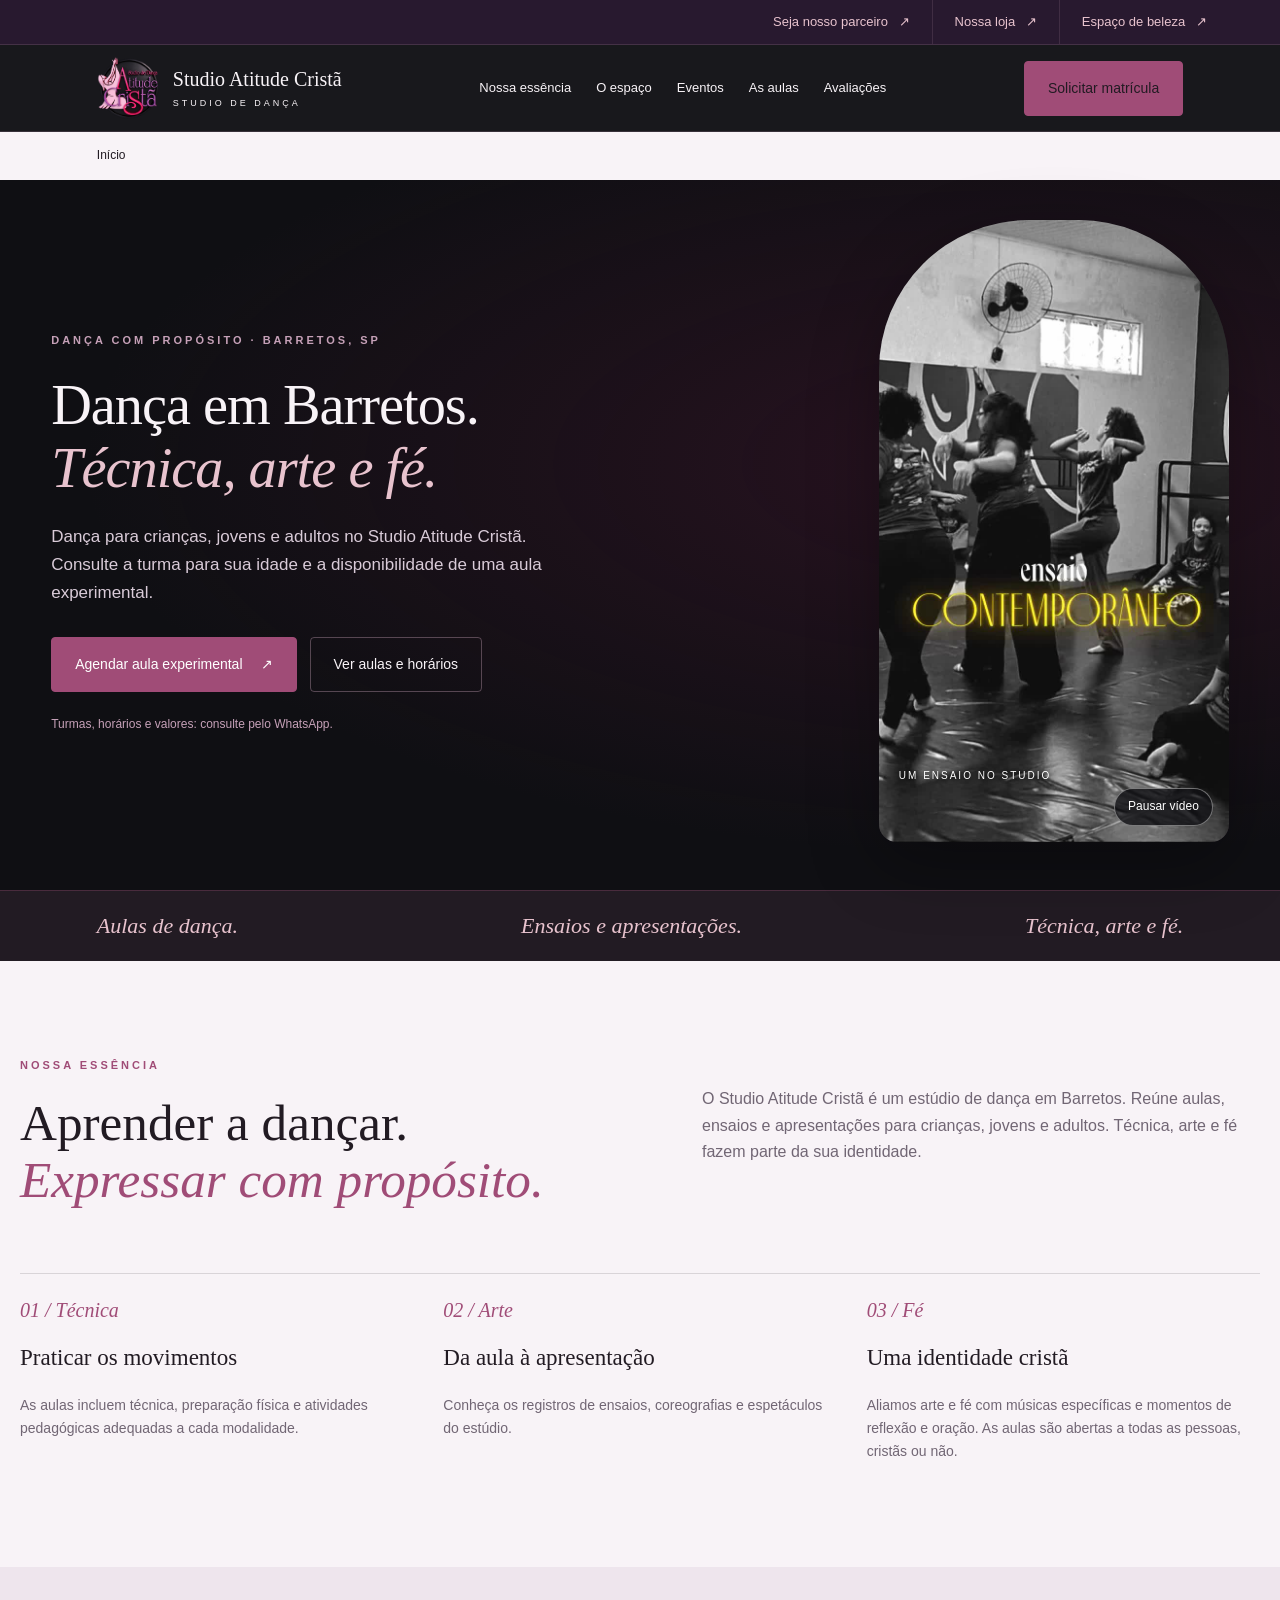
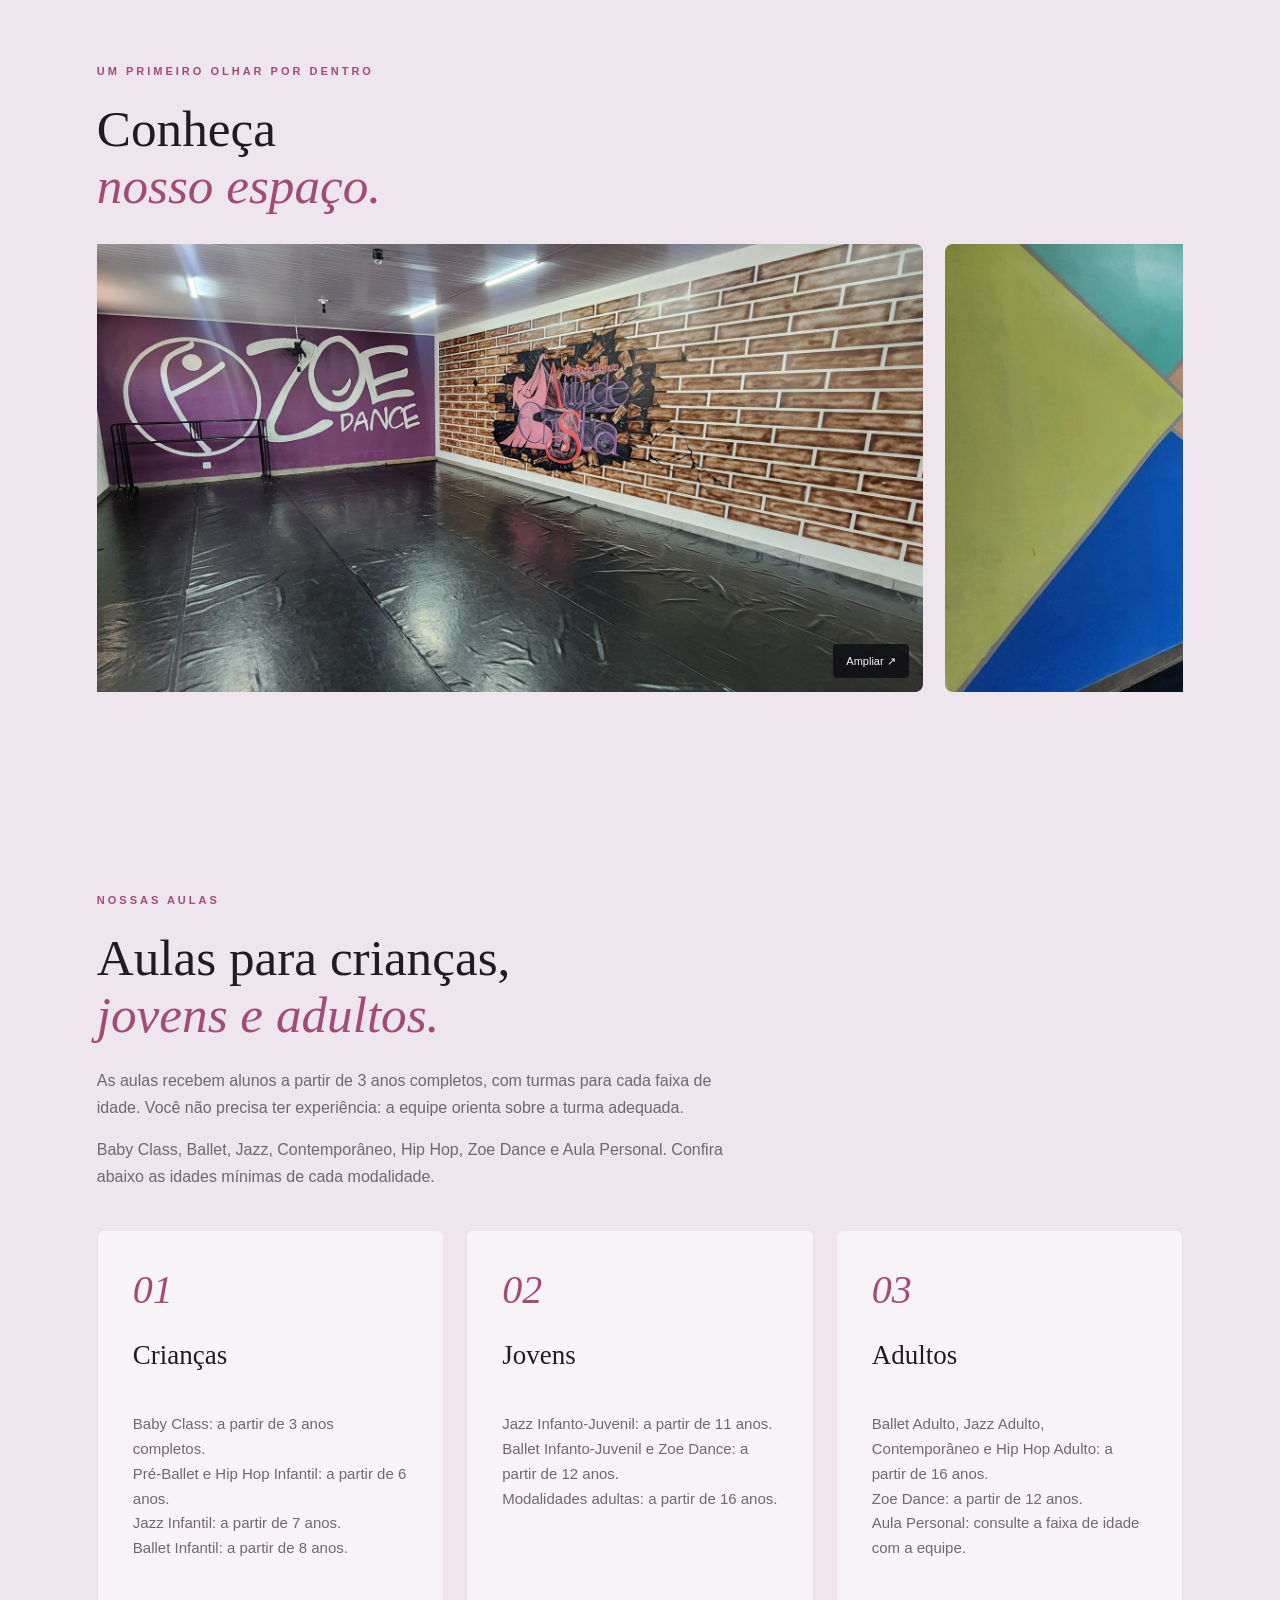
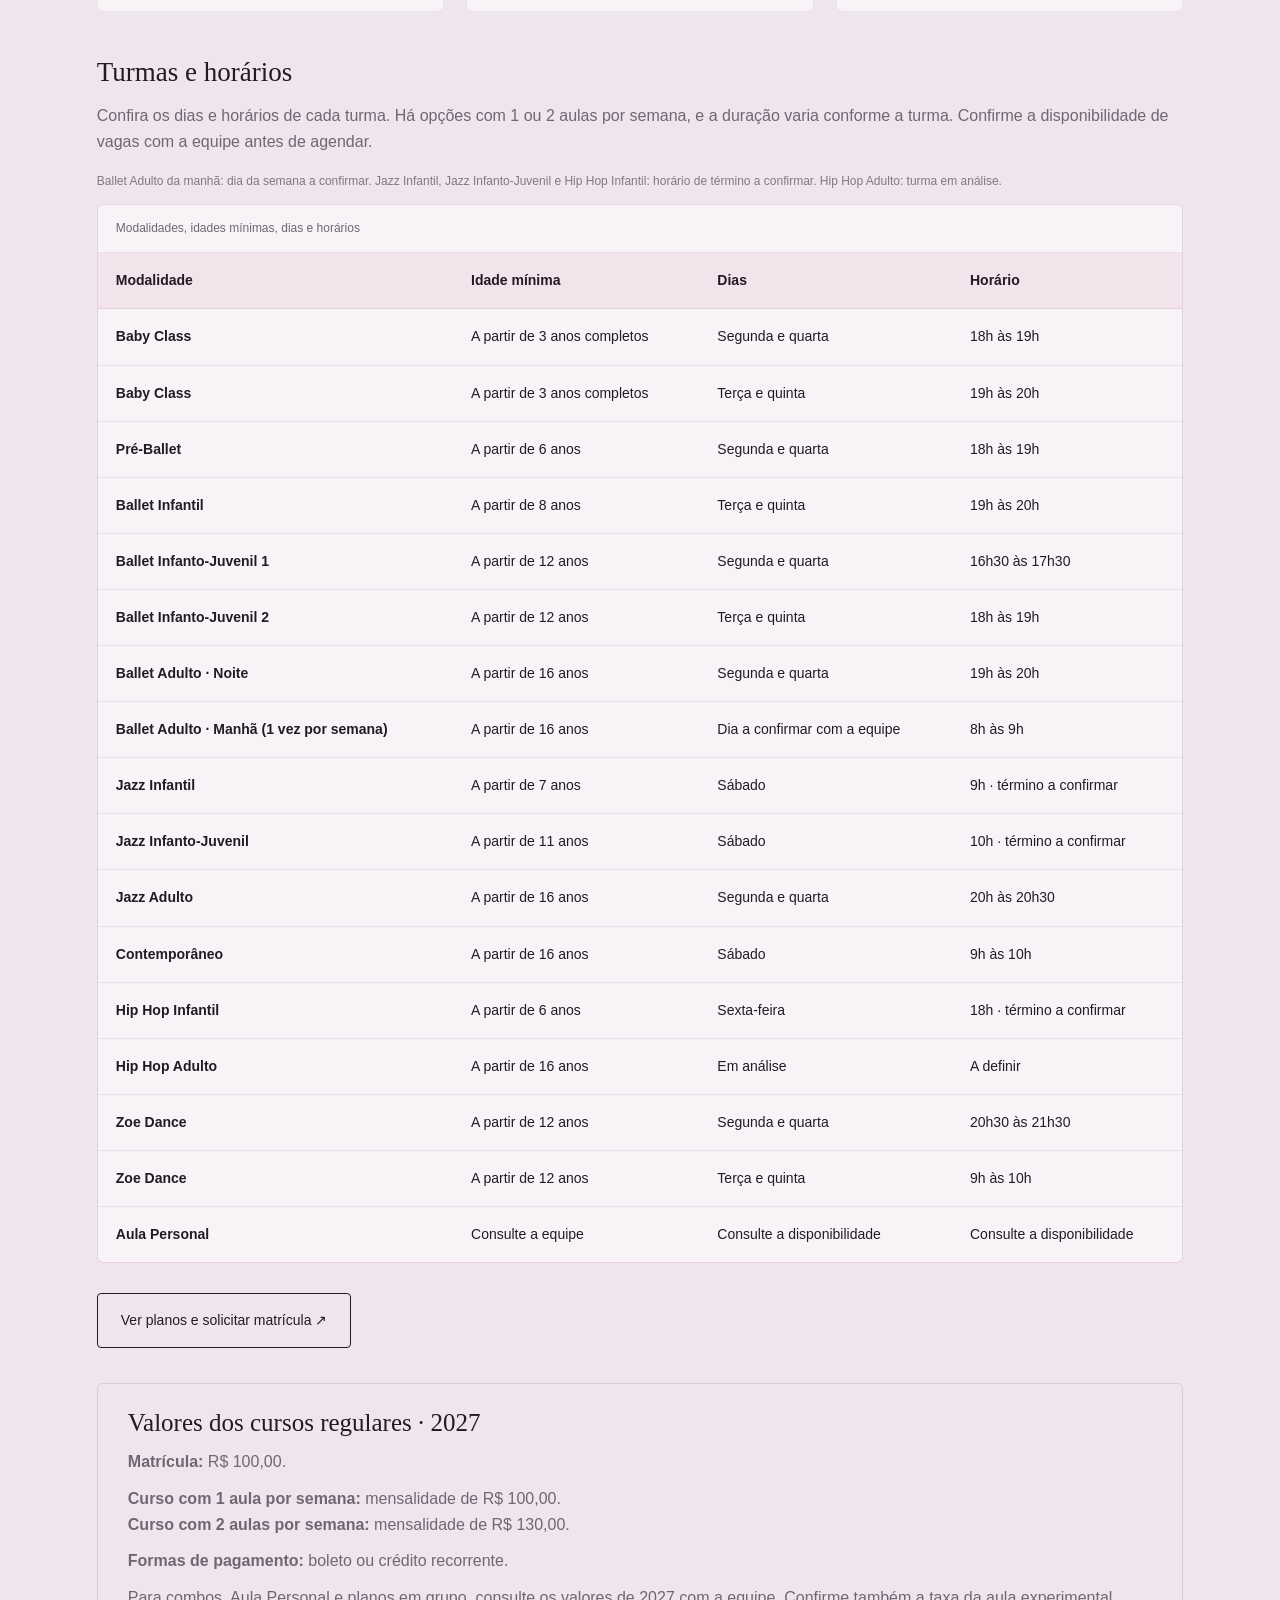
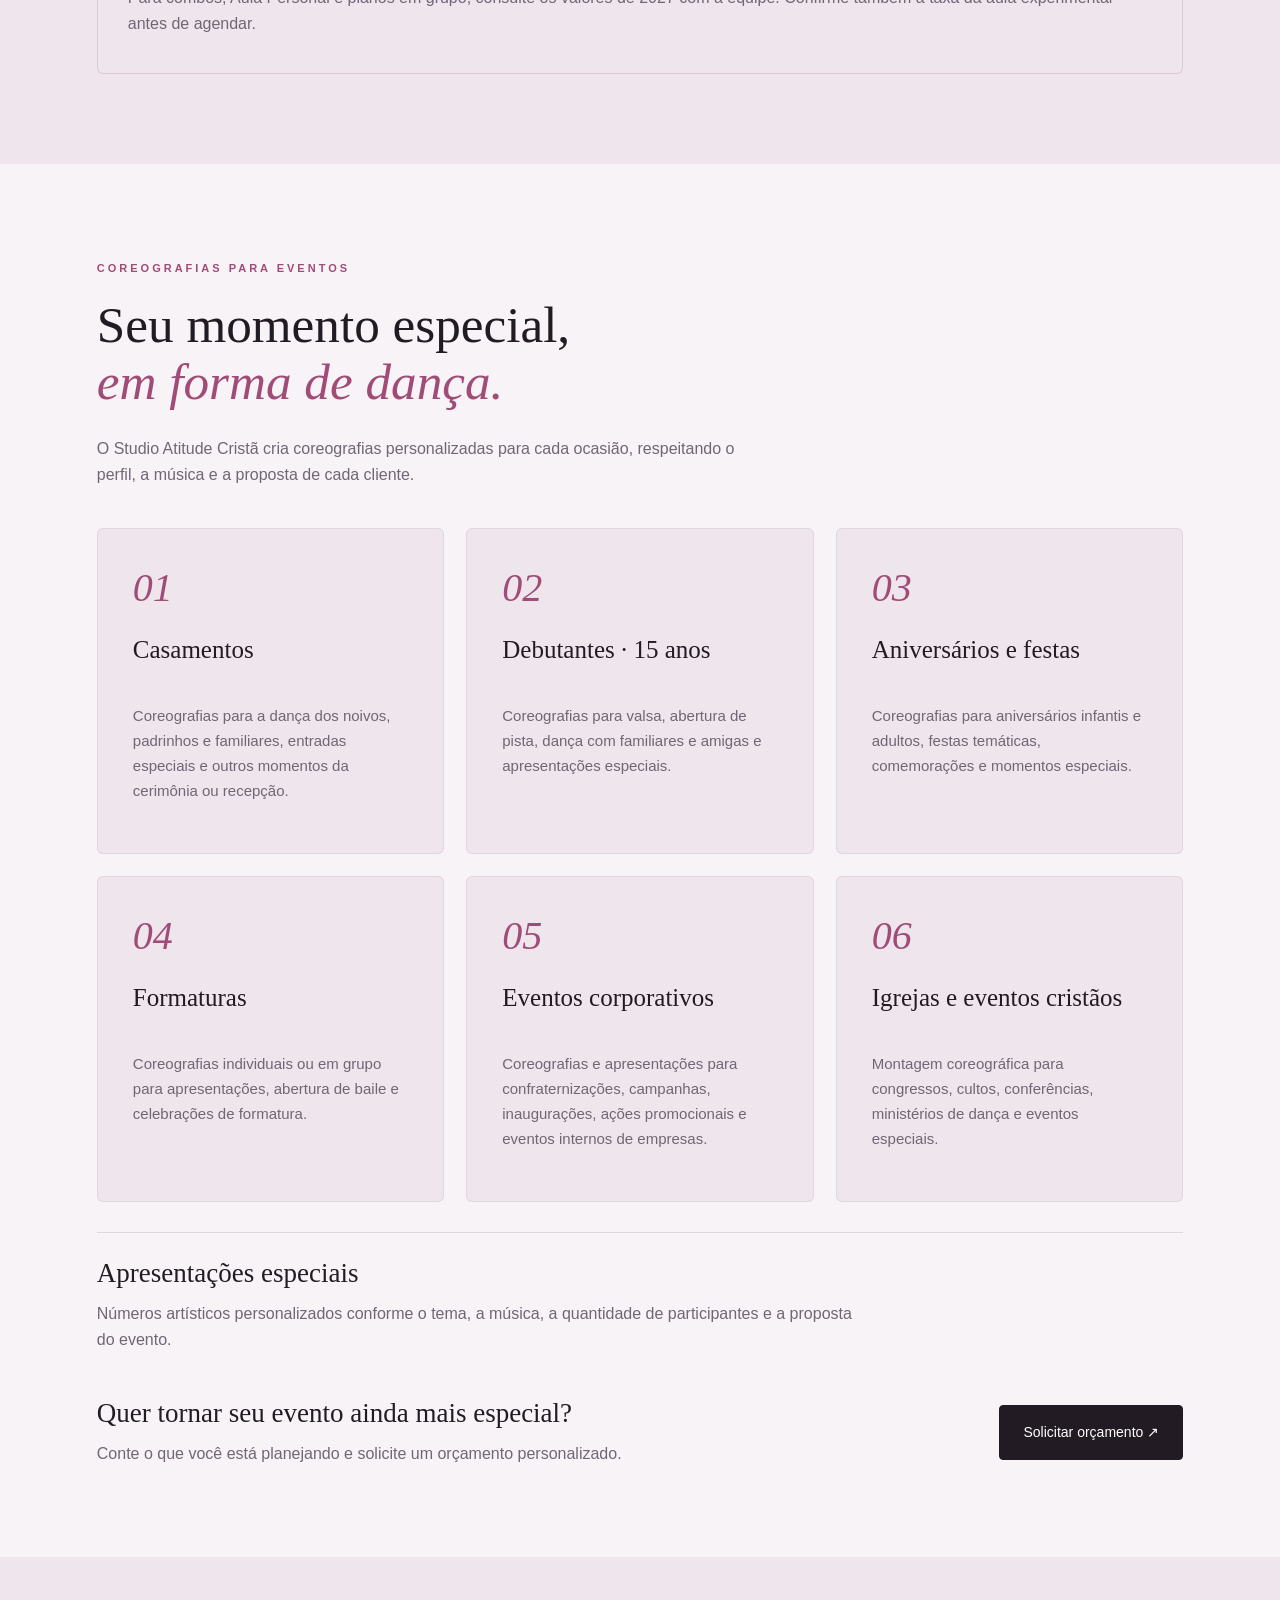
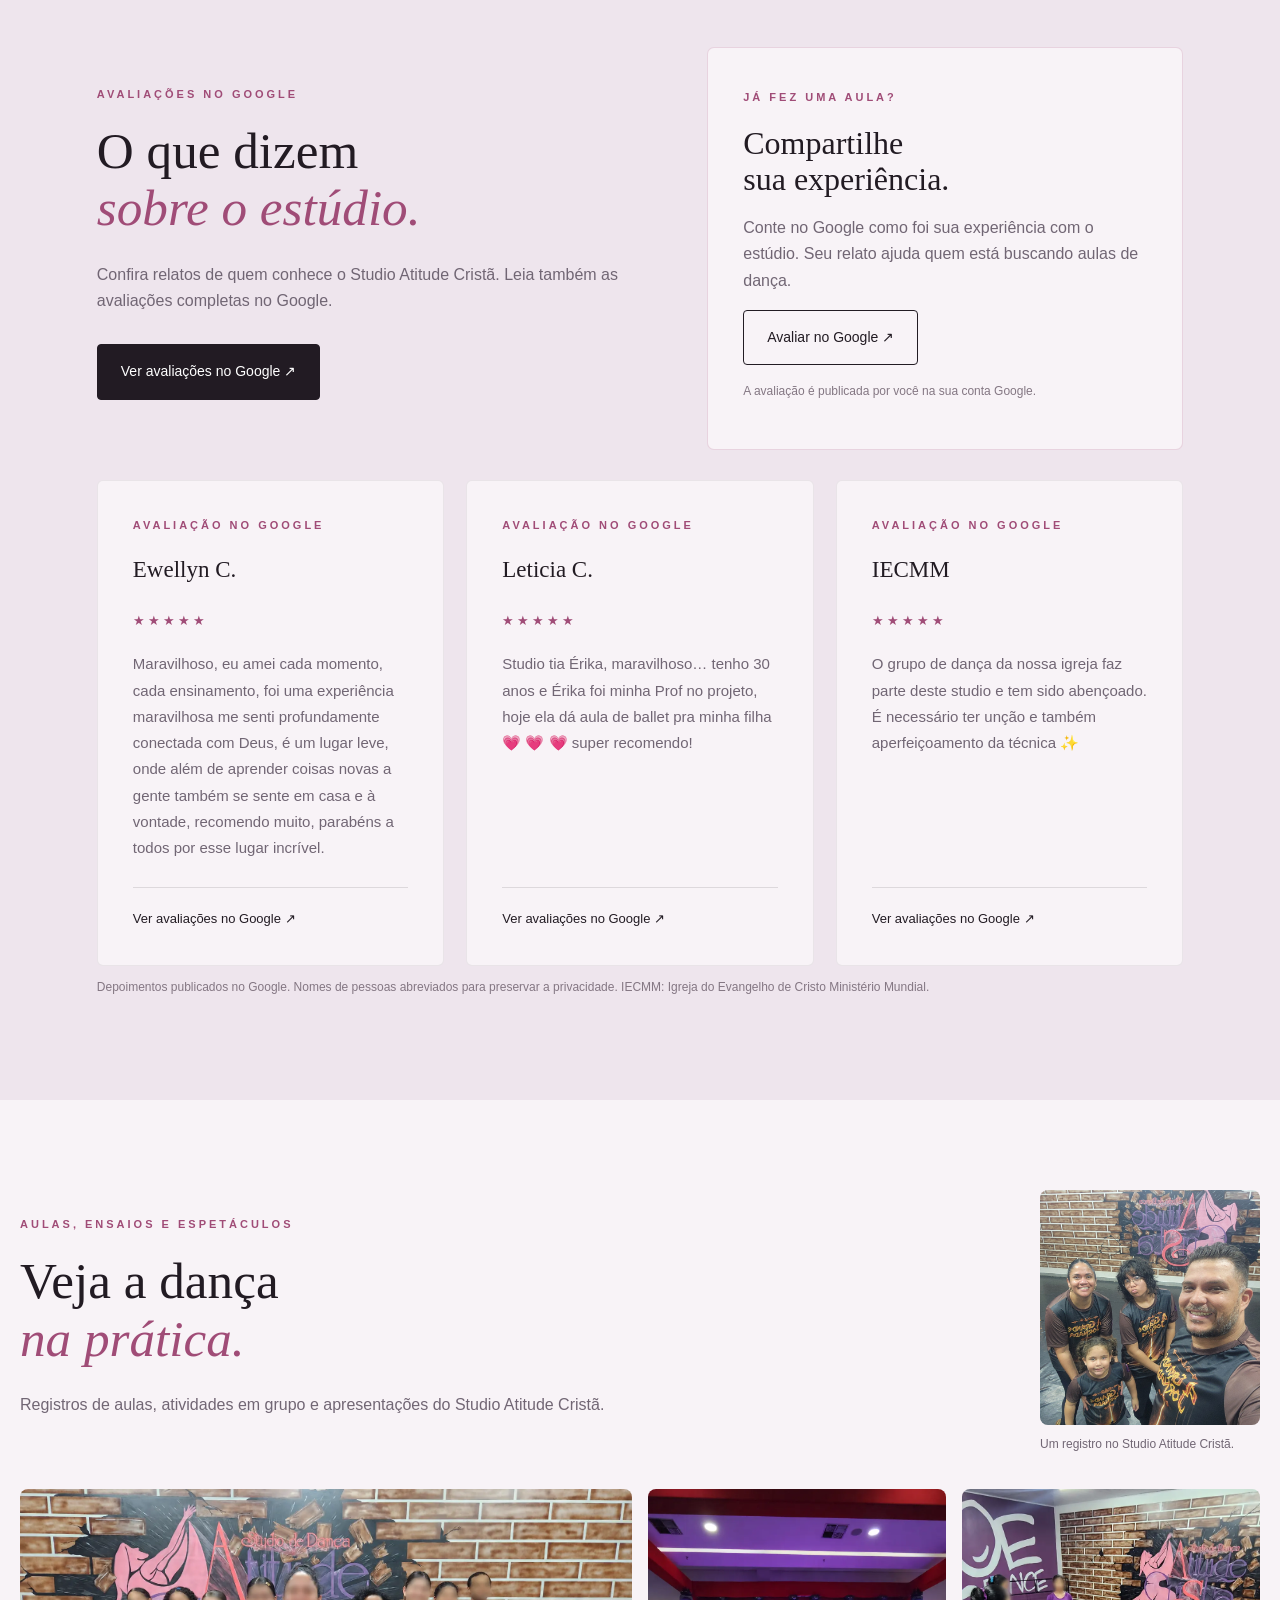
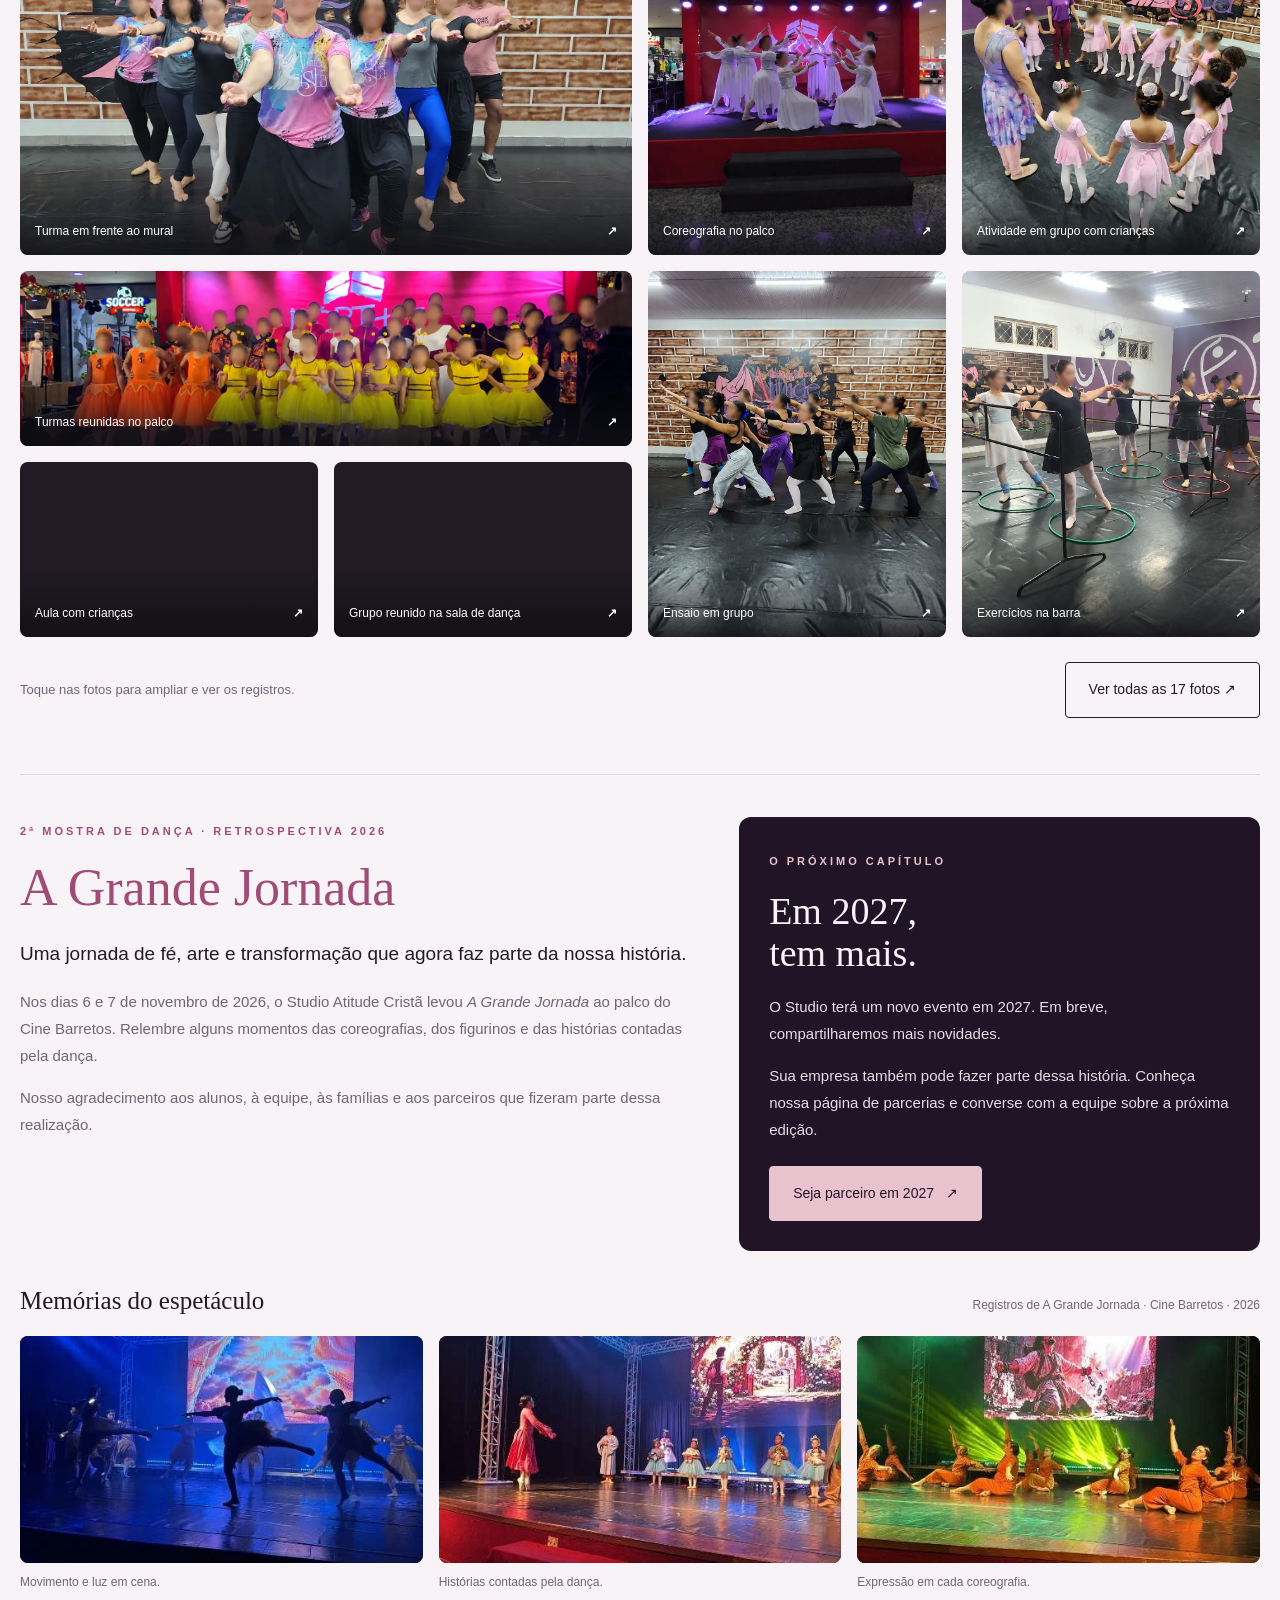
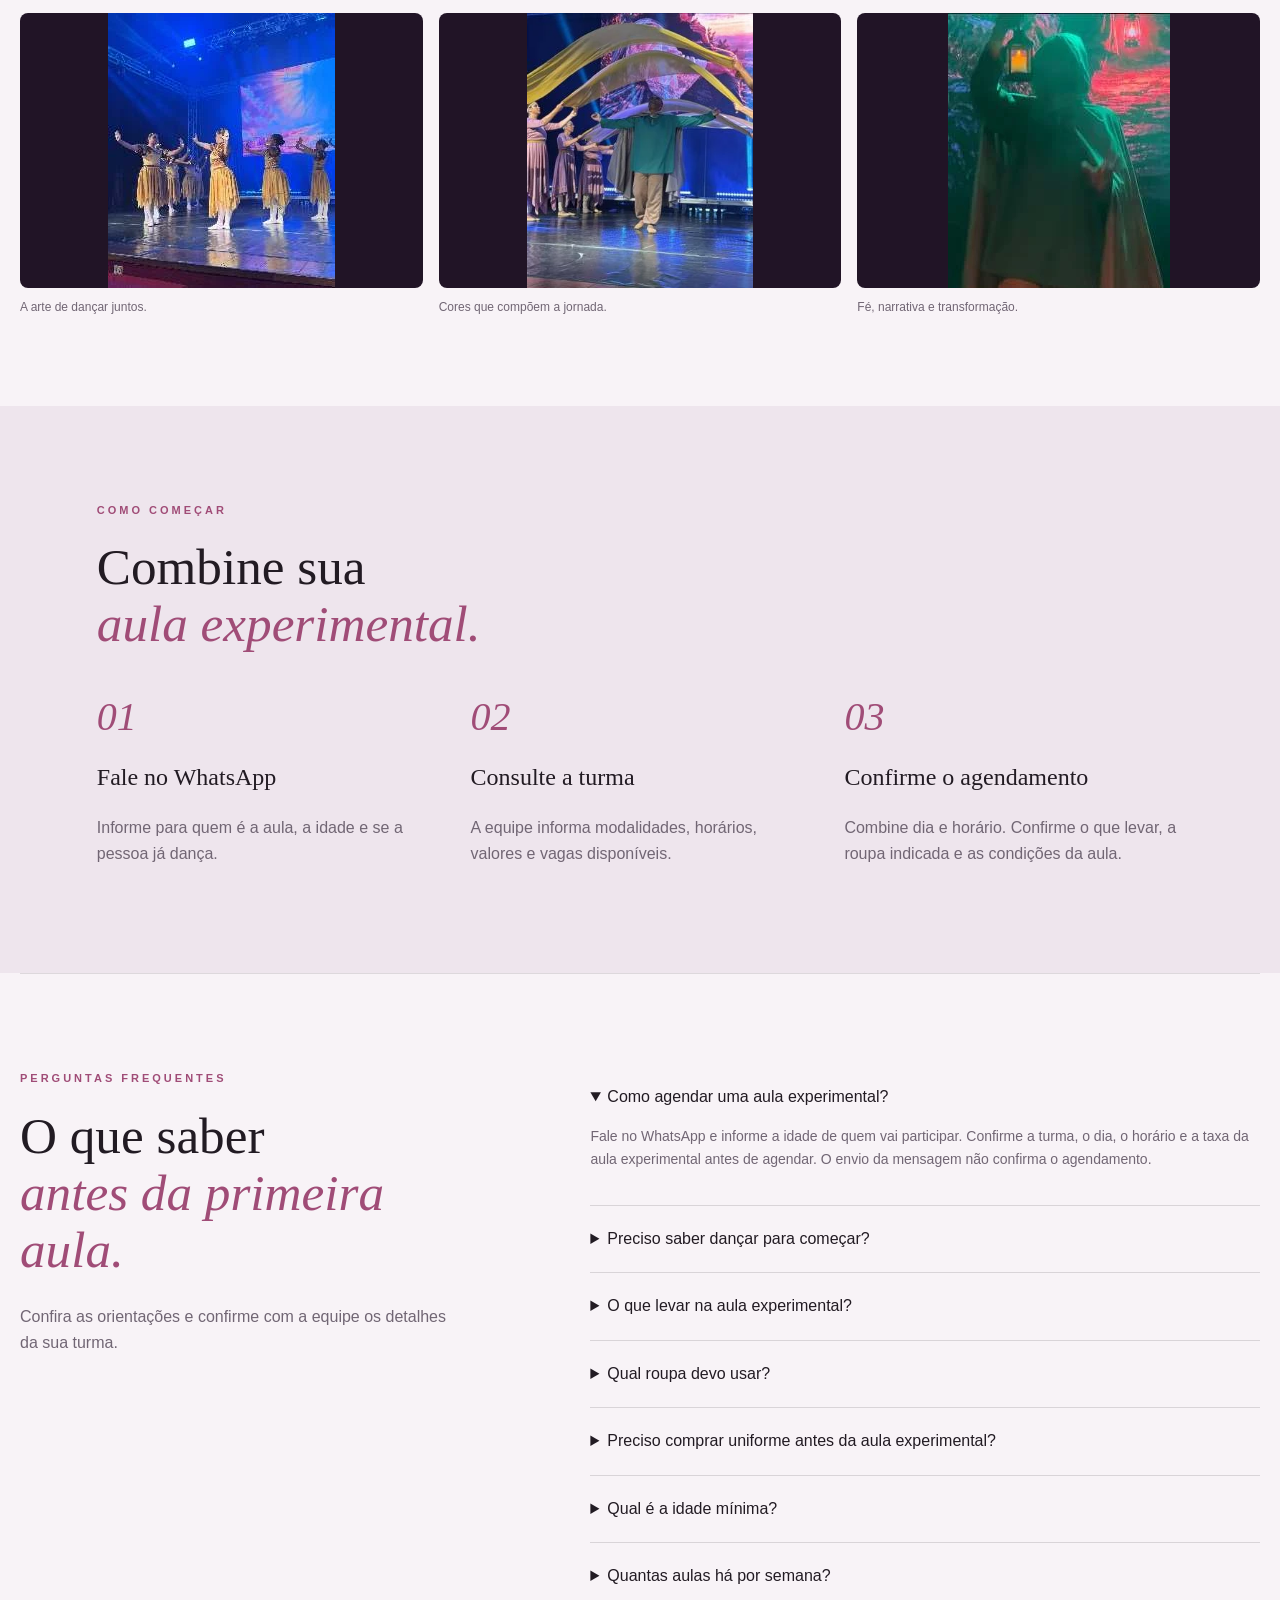
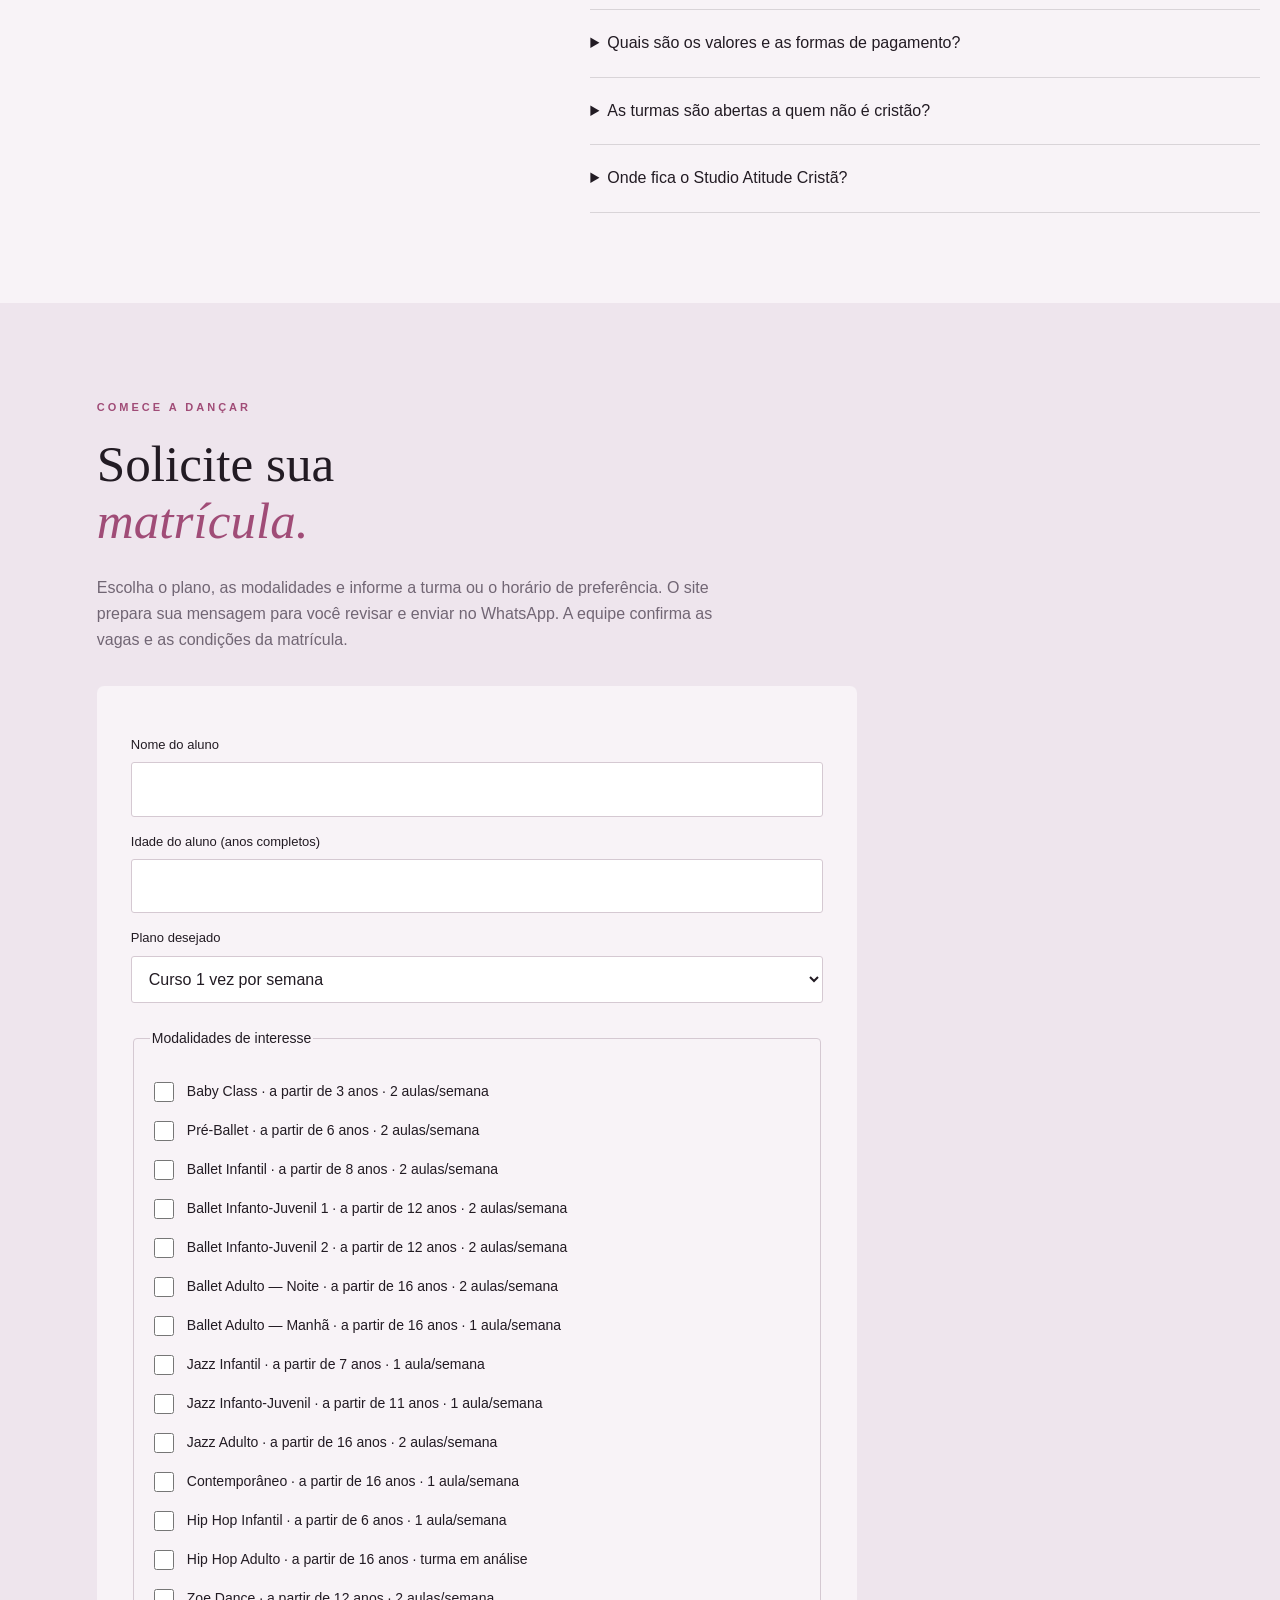
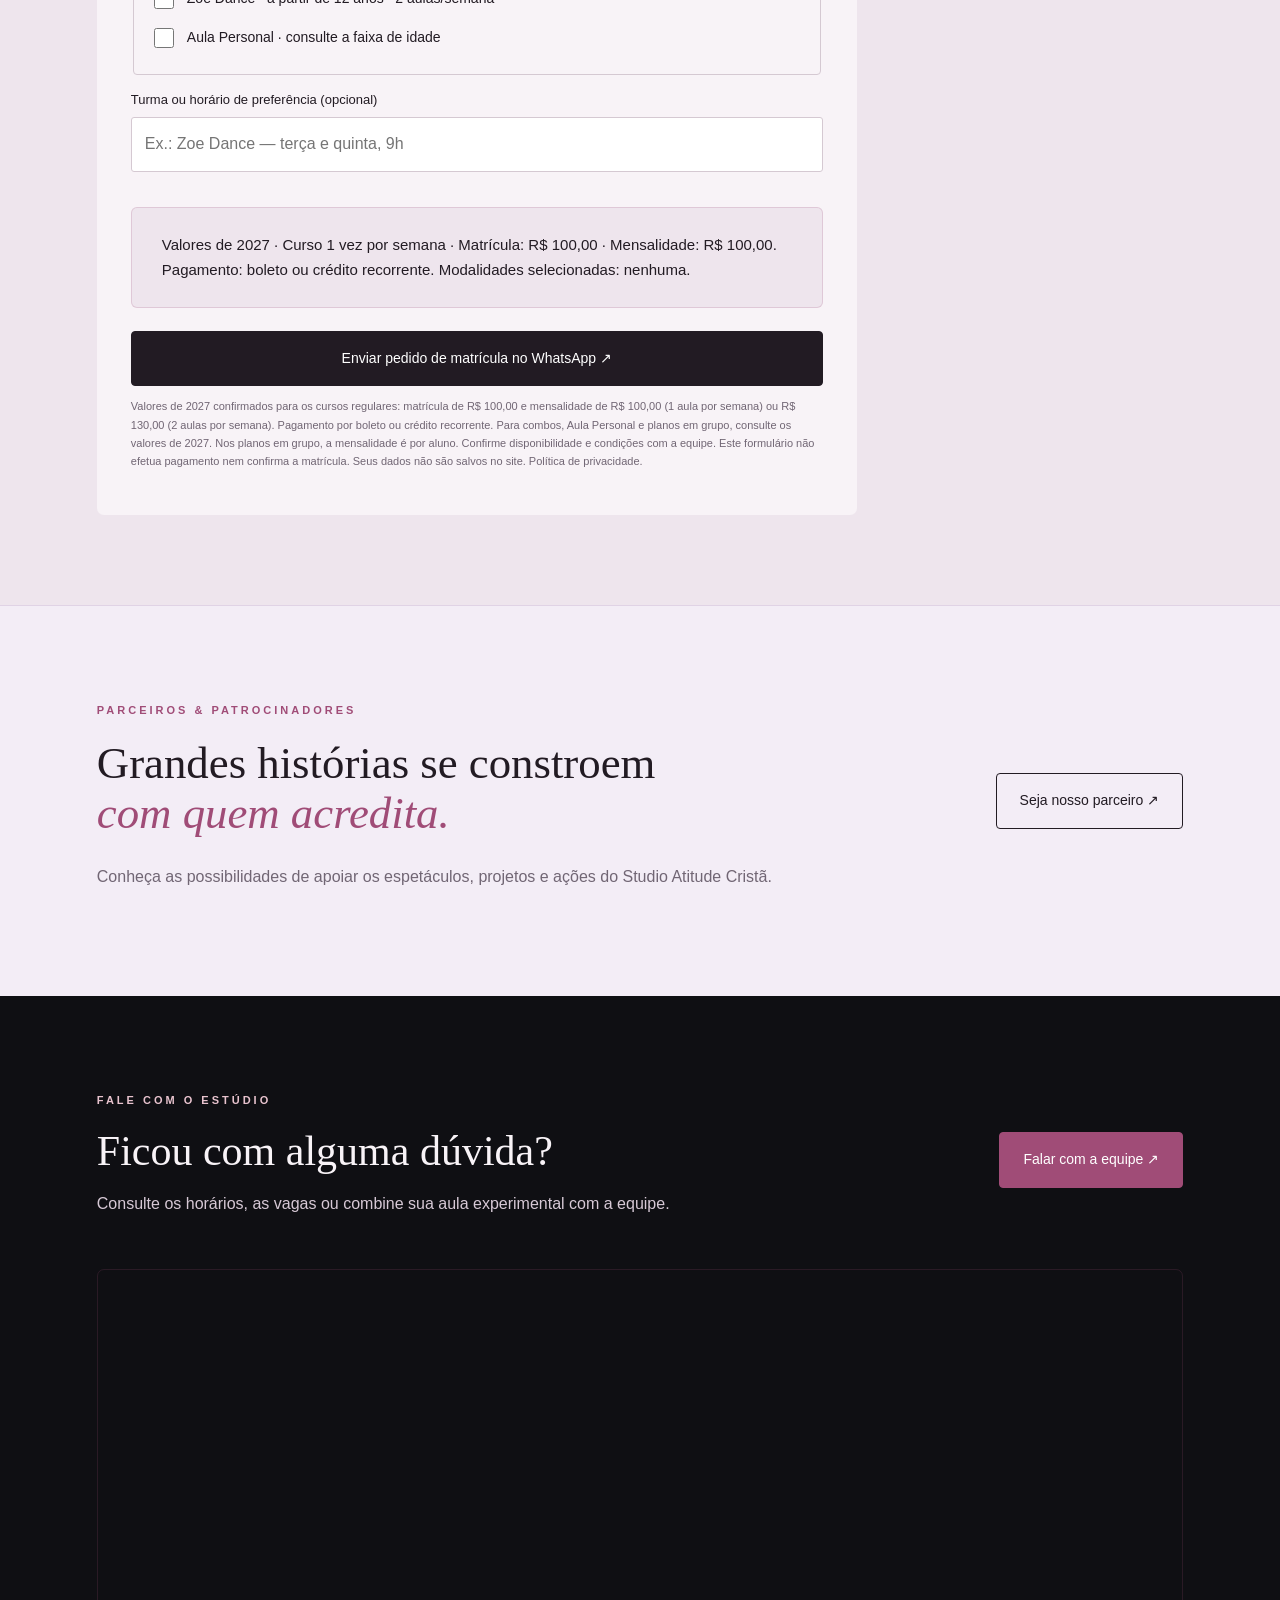
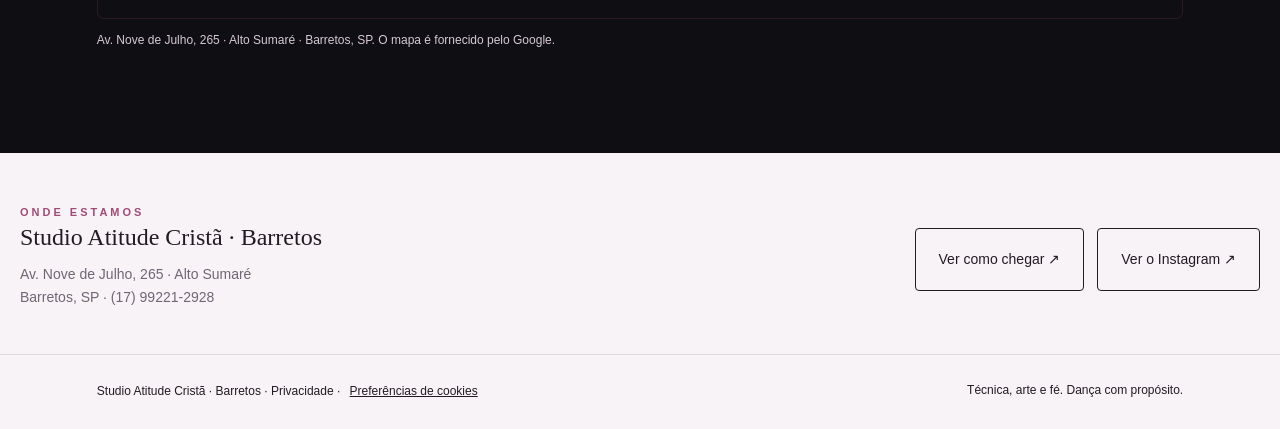
==== commit 18e1ff22: "Restaura exatamente a versão anterior ao redesign simplificado" ====
--- a/index.html
+++ b/index.html
@@ -1,257 +1,26 @@
-<!doctype html>
-<html lang="pt-BR">
-<head>
-<meta charset="utf-8">
-<meta name="viewport" content="width=device-width,initial-scale=1">
-<title>Studio Atitude Cristã | Aulas de dança em Barretos</title>
-<meta name="description" content="Aulas de dança em Barretos a partir de 3 anos. Confira modalidades, idades, dias, horários e valores do Studio Atitude Cristã. Agende sua aula experimental.">
-<meta name="theme-color" content="#713f70">
-<meta property="og:type" content="website">
-<meta property="og:locale" content="pt_BR">
-<meta property="og:title" content="Studio Atitude Cristã | Dança em Barretos">
-<meta property="og:description" content="Confira as aulas, os horários e os valores do Studio Atitude Cristã, em Barretos.">
-<meta property="og:url" content="https://studio-atitude-crista.vercel.app/">
-<meta property="og:image" content="https://studio-atitude-crista.vercel.app/assets/vivencia-1.webp">
-<link rel="canonical" href="https://studio-atitude-crista.vercel.app/">
-<style>
-:root{--accent:#713f70;--text:#242424;--muted:#505050;--line:#dedede;--bg:#fff}
-*{box-sizing:border-box}
-html{scroll-behavior:auto;scroll-padding-top:20px}
-body{margin:0;background:var(--bg);color:var(--text);font:18px/1.6 Arial,sans-serif}
-button,input,select{font:inherit}
-a{color:var(--accent);text-underline-offset:4px}
-a:hover{text-decoration-thickness:2px}
-button,a,input,select,summary{touch-action:manipulation}
-:focus-visible{outline:3px solid var(--accent);outline-offset:4px}
-img{max-width:100%;height:auto}
-h1,h2,h3{font-family:inherit;font-weight:700;line-height:1.25;margin:0 0 20px}
-h1{font-size:clamp(34px,4.5vw,52px)}
-h2{font-size:clamp(27px,3vw,34px)}
-h3{font-size:22px}
-p{margin:0 0 20px}
-ul{padding-left:24px}
-.container{width:min(1080px,calc(100% - 48px));margin-inline:auto}
-.skip{position:absolute;left:20px;top:-100px;padding:12px;background:#fff;color:var(--text);z-index:10}
-.skip:focus{top:12px}
-.site-header{border-bottom:1px solid var(--line)}
-.header-inner{display:flex;align-items:center;gap:26px;justify-content:space-between;padding-block:18px}
-.brand{display:flex;align-items:center;gap:10px;color:var(--text);text-decoration:none;font-weight:700;font-size:18px;line-height:1.3}
-.brand img{display:block;width:58px;height:58px;object-fit:contain;flex-shrink:0}
-.menu{display:flex;gap:24px;align-items:center}
-.menu a{font-size:16px;color:var(--text);text-decoration:none;white-space:nowrap}
-.menu a:hover{text-decoration:underline}
-.button{display:inline-flex;align-items:center;justify-content:center;min-height:48px;padding:12px 20px;border:1px solid var(--accent);border-radius:3px;background:var(--accent);color:#fff;font-size:17px;font-weight:600;line-height:1.4;text-align:center;text-decoration:none;cursor:pointer}
-.button:hover{background:var(--accent);text-decoration:underline}
-.header-inner>.button{font-size:16px;max-width:220px}
-section{padding-block:60px;border-bottom:1px solid var(--line)}
-.hero{display:grid;grid-template-columns:1fr 1fr;align-items:center;gap:54px;padding-block:50px}
-.hero p{font-size:22px;margin-bottom:28px}
-.hero img{display:block;width:100%;height:auto;aspect-ratio:4/3;object-fit:cover;object-position:center 57%;border-radius:3px}
-.section-copy{max-width:780px}
-.table-wrap{width:100%;overflow-x:auto;margin:28px 0;border:1px solid var(--line);border-radius:3px}
-table{width:100%;border-collapse:collapse;min-width:680px;font-size:17px;text-align:left}
-th,td{padding:15px 16px;border-bottom:1px solid var(--line);vertical-align:top}
-thead th{font-weight:700;background:#f4f4f4}
-tbody th{font-weight:400}
-tbody tr:last-child>*{border-bottom:0}
-.prices{margin:26px 0 36px}
-.prices li{margin-bottom:8px}
-.interest-form{max-width:600px;margin-top:32px}
-.interest-form label{display:block;font-size:18px;margin:16px 0 6px}
-.interest-form input,.interest-form select{width:100%;min-height:50px;padding:10px 12px;border:1px solid #888;border-radius:3px;background:#fff;color:var(--text);font-size:18px}
-.interest-form select{appearance:none;background-image:url("data:image/svg+xml,%3Csvg xmlns='http://www.w3.org/2000/svg' width='16' height='16'%3E%3Cpath d='m3 6 5 5 5-5' fill='none' stroke='%23242424' stroke-width='2'/%3E%3C/svg%3E");background-repeat:no-repeat;background-position:right 14px center;padding-right:44px}
-.interest-form .button{margin-top:22px}
-.form-notice{margin:20px 0 0}
-.form-error{color:var(--text);font-weight:700;margin:16px 0 0}
-.form-error:empty{display:none}
-.gallery{display:grid;grid-template-columns:repeat(4,minmax(0,1fr));gap:14px;margin-top:26px}
-.gallery-photo{margin:0;padding:0;border:0;border-radius:3px;overflow:hidden;background:#eee;cursor:pointer}
-.gallery-photo img{display:block;width:100%;height:auto;aspect-ratio:4/3;object-fit:cover;object-position:center}
-.event-list{display:grid;grid-template-columns:repeat(2,minmax(0,1fr));gap:8px 32px;max-width:700px;margin:20px 0 26px}
-.review{padding:20px 0;border-bottom:1px solid var(--line)}
-.review:last-of-type{border-bottom:0}
-.review blockquote{font-style:normal;margin:0}
-.review blockquote p{margin-bottom:12px}
-.review>p{font-size:17px;margin:0;color:var(--muted)}
-.reviews-link{margin-top:22px}
-.reviews-note{margin-top:20px;color:var(--muted)}
-.faq details{border-top:1px solid var(--line);padding:18px 0}
-.faq details:last-child{border-bottom:1px solid var(--line)}
-.faq summary{cursor:pointer;font-size:18px;font-weight:600;padding-right:10px}
-.faq details p{margin:16px 0 0;max-width:900px}
-.contact-body{display:grid;grid-template-columns:1fr 1.25fr;gap:40px}
-address{font-style:normal;margin-bottom:20px}
-.contact-actions{display:flex;gap:12px;flex-wrap:wrap;margin-top:26px}
-.button.secondary{color:var(--accent);background:#fff}
-.map{display:block;width:100%;height:320px;border:1px solid var(--line);border-radius:3px}
-.site-footer{padding-block:32px 44px;font-size:17px}
-.footer-inner{display:flex;align-items:start;justify-content:space-between;gap:24px}
-.footer-inner p{margin:6px 0 0}
-.footer-links{display:flex;gap:12px 20px;flex-wrap:wrap;justify-content:flex-end;max-width:520px}
-.text-button{font:inherit;border:0;background:none;color:var(--accent);padding:0;text-decoration:underline;text-underline-offset:4px;cursor:pointer}
-dialog{border:1px solid #888;border-radius:3px;padding:24px;width:calc(100% - 36px);max-width:650px;max-height:90dvh;overflow:auto;color:var(--text);background:#fff}
-dialog::backdrop{background:#0009}
-.dialog-top{display:flex;justify-content:flex-end;margin-bottom:16px}
-.close-button{font:inherit;min-height:44px;padding:8px 16px;border:1px solid #777;border-radius:3px;background:#fff;cursor:pointer;color:var(--text)}
-.photo-dialog{max-width:1100px}
-.photo-dialog img{display:block;width:100%;max-height:75dvh;object-fit:contain;height:auto}
-body:has(dialog[open]){overflow:hidden}
-.cookie-actions{display:flex;gap:12px;flex-wrap:wrap}
-@media(max-width:960px){.header-inner{flex-wrap:wrap;gap:16px}.brand{flex:1}.menu{order:3;width:100%;justify-content:space-between;gap:12px}.hero{gap:32px}.gallery{grid-template-columns:repeat(2,minmax(0,1fr))}}
-@media(max-width:650px){.container{width:calc(100% - 36px)}.header-inner{padding-block:14px}.brand{flex:0 0 auto}.brand span{display:none}.brand img{width:54px;height:54px}.header-inner>.button{font-size:16px;max-width:220px;padding:10px 12px}.menu a{font-size:16px;padding:8px 0}.hero{grid-template-columns:1fr;gap:30px;padding-block:36px}.hero img{aspect-ratio:4/3;max-height:360px}.hero p{font-size:21px}.hero h1{font-size:36px}section{padding-block:42px}.gallery{gap:10px}.gallery-photo img{aspect-ratio:1;object-fit:cover}.event-list{grid-template-columns:1fr;gap:8px}.contact-body{grid-template-columns:1fr;gap:28px}.footer-inner{display:block}.footer-links{justify-content:flex-start;margin-top:24px}.interest-form .button{width:100%}.map{height:300px}}
-@media(max-width:360px){.header-inner>.button{max-width:190px}.menu{gap:10px}}
-</style>
-<script type="application/ld+json">{"@context":"https://schema.org","@type":"LocalBusiness","name":"Studio Atitude Cristã","url":"https://studio-atitude-crista.vercel.app/","image":"https://studio-atitude-crista.vercel.app/assets/logo-atitude-crista-transparente.png","telephone":"+5517992212928","description":"Studio de dança com princípios cristãos em Barretos.","address":{"@type":"PostalAddress","streetAddress":"Avenida Nove de Julho, 265","addressLocality":"Barretos","addressRegion":"SP","postalCode":"14781-020","addressCountry":"BR"},"sameAs":["https://www.instagram.com/studiodedancaac/"],"hasMap":"https://www.google.com/maps/search/?api=1&query=Studio+Atitude+Crista+Barretos"}</script>
-</head>
-<body>
-<a class="skip" href="#conteudo">Ir para o conteúdo</a>
-<header class="site-header">
-<div class="container header-inner">
-<a class="brand" href="#inicio" aria-label="Studio Atitude Cristã, início"><img src="/assets/logo-atitude-crista-transparente.png" width="58" height="58" alt=""><span>Studio Atitude Cristã</span></a>
-<nav class="menu" aria-label="Menu principal"><a href="#aulas">As aulas</a><a href="#espaco">O espaço</a><a href="#eventos">Eventos</a><a href="#contato">Contato</a></nav>
-<a class="button" href="https://wa.me/5517992212928?text=Ol%C3%A1%21%20Gostaria%20de%20agendar%20uma%20aula%20experimental%20do%20Studio%20Atitude%20Crist%C3%A3." target="_blank" rel="noopener">Agendar aula experimental</a>
+<!DOCTYPE html><html lang="pt-BR"><head><meta charset="UTF-8"><meta name="viewport" content="width=device-width,initial-scale=1"><meta name="description" content="Aulas de dança em Barretos para crianças, jovens e adultos. Conheça o Studio Atitude Cristã, consulte turmas e agende uma aula experimental pelo WhatsApp."><meta name="theme-color" content="#0f0f13"><title>Studio Atitude Cristã | Aulas de dança em Barretos</title><style>
+:root{--ink:#221b23;--paper:#f8f3f7;--rose:#e8c3ce;--gold:#a04c77}*{box-sizing:border-box}html{scroll-behavior:smooth;scroll-padding-top:90px}body{margin:0;background:var(--paper);color:var(--ink);font:16px/1.65 Arial,sans-serif}a{color:inherit;text-decoration:none}button,input,select{font:inherit}button,a,input,select{touch-action:manipulation}a:focus-visible,button:focus-visible{outline:3px solid #c6a1b8;outline-offset:5px}.wrap{max-width:1240px;margin:auto;padding:0 6%}header{position:sticky;top:0;background:#f8f3f7f5;z-index:10;border-bottom:1px solid #221b2315}.nav{display:flex;align-items:center;justify-content:space-between;min-height:86px;gap:20px}.brand{line-height:1.1;display:flex;align-items:center;gap:12px}.monogram{font:italic 36px Georgia;border:1px solid #a04c7770;border-radius:50%;width:58px;height:58px;display:grid;place-items:center}.brand strong{font:22px Georgia}.brand small{display:block;letter-spacing:3px;font-size:9px;margin-top:8px}.links{display:flex;gap:25px;font-size:13px}.btn{display:inline-flex;justify-content:center;align-items:center;gap:18px;padding:15px 23px;background:var(--ink);color:white;border:1px solid var(--ink);border-radius:4px;font-size:14px;cursor:pointer;transition:transform .2s,background .2s}.btn:hover{background:#5a183a;transform:translateY(-2px)}.outline{background:transparent;color:var(--ink)}.eyebrow{text-transform:uppercase;letter-spacing:3px;font-size:11px;font-weight:bold;color:var(--gold)}h1,h2,h3{font-family:Georgia,serif;font-weight:normal;line-height:1.12}h1{font-size:clamp(48px,6.2vw,84px);margin:22px 0}h1 em,h2 em{font-weight:normal;color:#a04c77}h2{font-size:clamp(34px,4vw,52px);margin:16px 0 25px}h3{font-size:27px}p{color:#716674}.hero{display:grid;grid-template-columns:1.1fr 1fr;align-items:center;gap:5%;padding-top:65px;padding-bottom:70px}.hero p{max-width:440px;font-size:17px}.actions{display:flex;gap:13px;flex-wrap:wrap;margin:30px 0 18px}.note{font-size:12px;color:#847783}.art{position:relative;min-height:555px;border-radius:220px 220px 8px 8px;background:linear-gradient(130deg,#e8c3ce,#c6a1b8 70%,#a04c77);overflow:hidden}.art:before{content:'';position:absolute;inset:22px;border:1px solid #ffffff66;border-radius:210px 210px 5px 5px}.art svg{position:absolute;width:100%;height:100%;inset:0}.art-label{position:absolute;bottom:27px;left:30px;color:#fff;letter-spacing:3px;font-size:11px}.strip{background:var(--ink);color:#e8c3ce;padding:22px 0}.strip .wrap{display:flex;justify-content:space-between;gap:20px;font:italic 22px Georgia}.section{padding:90px 0}.intro{display:grid;grid-template-columns:1fr 1fr;gap:10%;align-items:start}.intro p{margin-top:35px}.values{display:grid;grid-template-columns:repeat(3,1fr);border-top:1px solid #221b2325;margin-top:40px;gap:30px}.values span{display:block;font:italic 20px Georgia;color:var(--gold);margin-top:25px}.values h3{font-size:23px}.values p{font-size:14px}.audience{background:#eee5ed}.heading{max-width:660px}.cards{display:grid;grid-template-columns:repeat(3,1fr);gap:22px;margin-top:40px}.card{padding:35px;background:var(--paper);border-radius:6px;border:1px solid #221b2312;display:flex;flex-direction:column}.card .num{font:italic 40px Georgia;color:#a04c77}.card p{font-size:15px;flex:1}.card a{font-size:13px;border-top:1px solid #221b2320;padding-top:20px}.zoe{display:grid;grid-template-columns:.85fr 1.15fr;gap:8%;align-items:center}.tile{min-height:340px;border-radius:5px;background:var(--ink);color:#e8c3ce;padding:55px;display:flex;flex-direction:column;justify-content:center}.tile b{font:italic 70px/1 Georgia}.tile small{margin-top:28px;letter-spacing:4px}.process{display:grid;grid-template-columns:repeat(3,1fr);gap:35px;margin-top:40px}.process strong{font:italic 40px Georgia;color:var(--gold)}.process h3{font-size:24px}.faq{display:grid;grid-template-columns:.8fr 1.2fr;gap:10%;border-top:1px solid #221b2320}details{border-bottom:1px solid #221b2325;padding:20px 0}summary{cursor:pointer;font-size:16px}details p{font-size:14px}.contact{background:var(--ink);color:var(--paper)}.contact .grid{display:grid;grid-template-columns:1fr 1fr;gap:8%;align-items:center}.contact p{color:#d7c9d6}.contact .eyebrow{color:#e8c3ce}.form{background:var(--paper);padding:34px;border-radius:7px;color:var(--ink)}label{display:block;font-size:13px;margin:14px 0 7px}input,select{width:100%;padding:13px;border:1px solid #d5c9d2;border-radius:3px;background:white;color:var(--ink)}.form .btn{width:100%;margin-top:23px}.form p{font-size:11px;color:#716674}.location{display:flex;justify-content:space-between;gap:30px;padding:45px 0}.location h3{margin:0 0 12px;font-size:24px}.location p{margin:0;font-size:14px}footer{border-top:1px solid #221b2320;padding:26px 0;font-size:12px}.foot{display:flex;justify-content:space-between;gap:20px}.float{position:fixed;bottom:20px;right:20px;z-index:11;box-shadow:0 5px 25px #221b2330;background:#fff;color:var(--ink);border:1px solid #d7c5d2;border-radius:40px;padding:13px 20px;font-size:13px}.menu{display:none}@media(max-width:800px){.links{display:none}.nav>.btn{font-size:11px;padding:11px}.brand strong{font-size:17px}.monogram{width:43px;height:43px;font-size:28px}.hero{grid-template-columns:1fr;padding-top:40px;gap:35px}.art{min-height:430px;max-width:470px;width:100%;margin:auto}.strip .wrap{font-size:16px;flex-wrap:wrap;justify-content:center}.section{padding:60px 0}.intro,.zoe,.faq,.contact .grid{grid-template-columns:1fr;gap:30px}.intro p{margin-top:0}.cards{grid-template-columns:1fr}.values{gap:15px}.values h3{font-size:20px}.values p{font-size:12px}.process{grid-template-columns:1fr;gap:12px}.process h3{margin:8px 0}.location,.foot{flex-direction:column}.float{bottom:12px;right:12px}.form{padding:24px}.tile{min-height:270px}.hero h1{font-size:58px}}@media(prefers-reduced-motion:reduce){html{scroll-behavior:auto}*{transition:none!important}}
+/* Brand palette sampled from the supplied Instagram screenshot. */
+header{background:#0f0f13f5;color:#f8f3f7;border-bottom-color:#c6a1b830}
+.monogram{border-color:#a04c77;color:#e8c3ce}.nav>.btn{background:#a04c77;border-color:#a04c77}
+.hero{position:relative;color:#f8f3f7;isolation:isolate}.hero:before{content:'';position:absolute;z-index:-1;top:0;bottom:0;left:calc((100vw - 100%)/-2);right:calc((100vw - 100%)/-2);background:radial-gradient(ellipse at 80% 40%,#5a183a55,transparent 65%),#0f0f13}
+.hero p{color:#d9cbd8}.hero .eyebrow{color:#c6a1b8}.hero h1 em{color:#e8c3ce}.hero .note{color:#c6a1b8}.hero .btn{background:#a04c77;border-color:#a04c77}.hero .outline{background:transparent;color:#f8f3f7;border-color:#c6a1b860}.btn:hover{background:#5a183a;color:#fff}
+.strip{background:#221b23;border-top:1px solid #a04c7750;color:#e8c3ce}.art{background:linear-gradient(145deg,#e8c3ce,#c6a1b8 65%,#a04c77)}.art-label{color:#221b23;font-weight:bold}.contact{background:#0f0f13}.contact .btn{background:#a04c77;border-color:#a04c77}.tile{background:radial-gradient(ellipse at top right,#a04c7755,transparent 70%),#221b23}.float{background:#a04c77;color:#fff;border-color:#c6a1b8}.float:hover{background:#5a183a}
+.brand-logo{width:64px;height:64px;object-fit:contain;border-radius:7px;background:white}.logo-panel{background:#fff;display:flex;align-items:center;justify-content:center;min-height:555px;padding:32px 12px 50px}.hero-logo{width:100%;height:auto;max-width:440px;display:block}.logo-panel:before{border-color:#a04c7725}.logo-panel .art-label{left:0;right:0;text-align:center;color:#5a183a}.hero h1 em{color:#e8c3ce}@media(max-width:800px){.brand-logo{width:48px;height:48px}.logo-panel{min-height:390px}.hero-logo{max-width:350px}}
+.breadcrumbs{font-size:12px;padding-top:14px;padding-bottom:14px;background:#f8f3f7}.privacy-options{background:none;border:0;color:inherit;text-decoration:underline;cursor:pointer;font-size:inherit}.cookie-panel{position:fixed;bottom:85px;left:20px;max-width:420px;background:#f8f3f7;color:#221b23;padding:22px;border:1px solid #a04c77;border-radius:8px;box-shadow:0 8px 35px #0003;z-index:20}.cookie-panel p{font-size:13px}.cookie-panel button{margin:4px;font-size:12px;padding:10px}.cookie-panel[hidden]{display:none}@media(max-width:800px){body{padding-bottom:80px}.float{left:16px;right:16px;text-align:center;border-radius:5px}.cookie-panel{left:16px;right:16px;max-width:none}.foot{padding-bottom:12px}}.brand-logo{background:transparent}.logo-panel{background:transparent}.logo-panel:before{border:0}.logo-panel .art-label{color:#e8c3ce}.google-reviews{display:grid;grid-template-columns:1.1fr 1fr;gap:8%;align-items:center}.review-invite{background:var(--paper);border:1px solid #a04c7730;border-radius:7px;padding:35px}.review-invite h3{font-size:32px;margin:17px 0}.review-invite .note{font-size:12px;margin-top:17px}@media(max-width:800px){.google-reviews{grid-template-columns:1fr;gap:25px}.review-invite{padding:26px}}
+.space-section{background:#eee5ed}.space-heading{display:grid;grid-template-columns:1fr 1fr;gap:10%;align-items:center}.space-heading p{max-width:430px}.space-controls{display:flex;justify-content:space-between;align-items:center;margin:20px 0 14px;font-size:12px;color:#716674}.space-controls button,.viewer-frame button{border:1px solid #a04c7740;background:#f8f3f7;color:#221b23;border-radius:50%;width:45px;height:45px;cursor:pointer;font-size:22px;margin-left:6px}.space-track{display:flex;gap:22px;overflow-x:auto;scroll-snap-type:none;scroll-behavior:auto;padding:0 0 14px;scrollbar-width:thin;scrollbar-color:#a04c77 #eee5ed}.space-slide{flex:0 0 86%;margin:0;scroll-snap-align:start}.space-photo{position:relative;display:block;width:100%;padding:0;border:0;background:#221b23;cursor:zoom-in;border-radius:8px;overflow:hidden}.space-photo img{display:block;width:100%;height:clamp(260px,35vw,450px);object-fit:contain}.space-expand{position:absolute;right:14px;bottom:14px;padding:8px 13px;background:#0f0f13d9;color:#f8f3f7;border-radius:4px;font-size:11px}.space-slide figcaption{display:flex;justify-content:space-between;gap:10px;padding:14px 0;font-size:14px}.space-slide figcaption small{color:#a04c77}.space-bottom{display:flex;justify-content:space-between;align-items:center;gap:20px;margin-top:12px}.space-bottom p{font-size:12px}.space-viewer{background:#0f0f13;color:#f8f3f7;border:1px solid #a04c7760;border-radius:10px;padding:20px;width:min(1200px,96vw);max-width:96vw;max-height:94dvh}.space-viewer::backdrop{background:#000d}.viewer-close{display:block;margin-left:auto;background:transparent;color:#f8f3f7;border:1px solid #c6a1b8;border-radius:4px;padding:8px 15px;cursor:pointer}.viewer-frame{display:grid;grid-template-columns:46px minmax(0,1fr) 46px;gap:12px;align-items:center;margin-top:15px}.viewer-frame img{width:100%;height:70dvh;object-fit:contain}.viewer-frame button{margin:0}.space-viewer p{color:#e8c3ce;text-align:center;font-size:14px;margin:12px 0 0}@media(max-width:800px){.space-heading{grid-template-columns:1fr;gap:0}.space-slide{flex-basis:94%}.space-photo img{height:300px}.space-bottom{align-items:flex-start;flex-direction:column}.viewer-frame{grid-template-columns:32px minmax(0,1fr) 32px;gap:4px}.viewer-frame button{width:32px;height:32px;font-size:18px}.space-viewer{padding:12px}.viewer-frame img{height:65dvh}.space-heading h2{margin-bottom:10px}}@media(prefers-reduced-motion:reduce){.space-track{scroll-behavior:auto}}
+#space-play{font-size:16px}.space-controls>div{display:flex;gap:4px}.space-heading{display:block;margin-bottom:30px}.space-track{scrollbar-width:none}.space-track::-webkit-scrollbar{display:none}.space-landscape{flex:0 0 auto;width:calc(clamp(260px,35vw,450px) * var(--photo-ratio))}.space-landscape .space-photo img{object-fit:cover}@media(max-width:800px){.space-landscape{flex-basis:auto;width:calc(300px * var(--photo-ratio))}}.event-intro{display:grid;grid-template-columns:1fr 220px;gap:70px;align-items:center;margin-bottom:35px}.event-intro p{max-width:620px}.event-family{margin:0}.event-family img{width:100%;height:235px;display:block;object-fit:cover;object-position:center 42%;border-radius:8px}.event-family figcaption{font-size:12px;color:#716674;margin-top:10px}.event-grid{display:grid;grid-template-columns:repeat(4,minmax(0,1fr));grid-auto-rows:175px;gap:16px}.event-photo{position:relative;padding:0;border:0;border-radius:8px;overflow:hidden;cursor:zoom-in;background:#221b23;color:#fff;text-align:left}.event-photo img{display:block;width:100%;height:100%;object-fit:cover;transition:transform .35s}.event-photo:hover img{transform:scale(1.025)}.event-photo span{position:absolute;bottom:0;left:0;right:0;padding:40px 15px 14px;background:linear-gradient(transparent,#0f0f13d9);font-size:12px}.event-photo b{float:right}.event-photo-15{grid-column:span 2;grid-row:span 2}.event-photo-4,.event-photo-6,.event-photo-10,.event-photo-13{grid-row:span 2}.event-photo-1{grid-column:span 2}.event-bottom{display:flex;justify-content:space-between;align-items:center;gap:20px;margin-top:25px}.event-bottom p{font-size:13px}.event-photo:focus-visible{outline:3px solid #a04c77;outline-offset:4px}@media(max-width:800px){.event-intro{grid-template-columns:1fr;gap:20px}.event-family{max-width:240px}.event-family img{height:245px}.event-grid{grid-template-columns:repeat(2,minmax(0,1fr));grid-auto-rows:155px;gap:10px}.event-bottom{align-items:flex-start;flex-direction:column}}@media(prefers-reduced-motion:reduce){.event-photo img{transition:none}}.content-note{margin-top:35px;padding:25px 30px;border:1px solid #a04c7730;border-radius:6px;background:#eee5ed}.content-note h3{font-size:25px;margin:0 0 14px}.content-note p{margin:10px 0}.schedule{margin-top:45px}.schedule h3{margin-bottom:12px}.table-scroll{overflow-x:auto;border:1px solid #a04c7730;border-radius:6px;background:var(--paper)}.schedule table{width:100%;border-collapse:collapse;min-width:620px;text-align:left;font-size:14px}.schedule caption{text-align:left;padding:14px 18px;font-size:12px;color:#716674}.schedule th,.schedule td{padding:16px 18px;border-top:1px solid #221b2315;vertical-align:top}.schedule thead{background:#e8c3ce55}.review-rating{color:#a04c77!important;font-size:13px!important}.review-models{margin-top:30px}.review-template h3{font-size:23px}.responsible-info h3{font-size:26px;margin-top:0}.responsible-info p{margin-top:16px}.video-slot{display:grid;grid-template-columns:1fr 1fr;gap:35px;align-items:center;margin-top:45px;padding-top:35px;border-top:1px solid #221b2320}.video-slot h3{font-size:27px}.video-placeholder{aspect-ratio:16/9;background:#eee5ed;border:1px dashed #a04c7760;border-radius:7px;padding:25px;display:flex;flex-direction:column;justify-content:center;align-items:center;text-align:center}.video-placeholder span{font:26px Georgia}.video-placeholder small{display:block;margin-top:14px;color:#716674}.map-block{padding-top:35px;padding-bottom:0}.map-block iframe{display:block;width:100%;height:350px;border:1px solid #a04c7730;border-radius:7px}.fill-field{font-size:13px}.nav .brand strong{font-size:20px}@media(max-width:800px){.video-slot{grid-template-columns:1fr;gap:20px}.content-note{padding:22px}.map-block iframe{height:300px}.nav .brand strong{font-size:16px}}@media(max-width:500px){.nav{gap:10px}.nav>.btn{max-width:130px;text-align:center;font-size:11px;padding:10px}.nav .brand strong{font-size:14px}.brand{gap:8px}.brand small{letter-spacing:1px}}@media(max-width:360px){.nav>.btn{max-width:108px}.brand-logo{width:40px;height:40px}.nav .brand strong{font-size:12px}} .enrollment{max-width:760px;margin-top:32px}.enrollment fieldset{border:1px solid #d5c9d2;border-radius:4px;margin-top:24px;padding:16px}.enrollment legend{font-size:14px}.course-choice{display:flex;gap:10px;align-items:start;font-size:14px}.course-choice input{width:20px;height:20px;flex-shrink:0;margin-top:2px}.enrollment #enrollment-error{color:#9c2344;font-size:14px}.enrollment #enrollment-summary{font-size:15px}.enrollment [hidden]{display:none} .studio-video-frame{width:100%;max-width:360px;justify-self:center;border-radius:12px;overflow:hidden;background:#0f0f13;box-shadow:0 12px 35px #221b2320}.studio-video{display:block;width:100%;height:auto;aspect-ratio:9/16;object-fit:contain}@media(max-width:800px){.studio-video-frame{max-width:340px}} .event-video-copy h3{font-size:clamp(32px,4vw,48px);color:var(--gold);margin:18px 0 24px}.event-video-copy .content-note{line-height:1.9} .review-template blockquote{margin:8px 0 26px;font-size:15px;line-height:1.75;color:#716674;flex:1}.review-template .review-rating{flex:0;color:var(--gold);letter-spacing:3px;font-size:20px;margin:4px 0 12px}.review-template a{margin-top:auto} .hero{max-width:1380px;padding-left:4%;padding-right:4%;grid-template-columns:1.25fr .75fr;gap:6%;padding-top:40px;padding-bottom:48px}.hero h1{font-size:clamp(38px,4.4vw,62px);line-height:1.12;letter-spacing:-1px}.hero p{max-width:510px}.hero-media{position:relative;justify-self:end;width:100%;max-width:350px;aspect-ratio:9/16;overflow:hidden;border-radius:150px 150px 18px 18px;background:#221b23;box-shadow:0 20px 70px #0005}.hero-media video{display:block;width:100%;height:100%;object-fit:contain}.hero-logo-intro{position:absolute;inset:0;display:grid;place-items:center;background:radial-gradient(circle,#442338,#17121b 75%);z-index:2;transition:opacity 1.1s ease,transform 1.4s cubic-bezier(.2,.7,.2,1),filter 1s ease}.hero-logo-intro img{width:88%;height:auto;filter:drop-shadow(0 0 24px #e8c3ce44)}.hero-media.is-revealed .hero-logo-intro{opacity:0;transform:scale(1.12);filter:blur(12px);pointer-events:none}.hero-media-label{position:absolute;bottom:58px;left:20px;font-size:10px;letter-spacing:2px;color:white;text-shadow:0 1px 5px #000}.hero-video-toggle{position:absolute;bottom:16px;right:16px;z-index:3;background:#0f0f13c9;color:white;border:1px solid #ffffff66;border-radius:30px;padding:8px 13px;font-size:12px;cursor:pointer}@media(max-width:800px){.hero{grid-template-columns:1fr;padding-left:6%;padding-right:6%;gap:28px}.hero h1{font-size:clamp(32px,6.8vw,46px)}.hero-media{justify-self:center;max-width:300px;border-radius:110px 110px 14px 14px}}@media(prefers-reduced-motion:reduce){.hero-logo-intro{display:none}.hero-media video{object-fit:contain}}.float{display:none}.final-contact{display:flex;align-items:center;justify-content:space-between;gap:28px}.final-contact h2{font-size:clamp(30px,3.4vw,42px);margin-bottom:14px}.final-contact p{max-width:600px}.final-contact>.btn{flex-shrink:0;background:var(--gold);border-color:var(--gold)}@media(max-width:800px){.float{display:block}.final-contact{flex-direction:column;align-items:flex-start}} .choreography{background:var(--paper)}.choreography .card{background:#eee5ed}.choreography .card h3{font-size:25px}.choreography-special{margin-top:30px;padding:25px 0;border-top:1px solid #221b2320}.choreography-special h3{margin:0 0 12px}.choreography-special p{max-width:760px;margin:0}.choreography-cta{display:flex;align-items:center;justify-content:space-between;gap:28px;padding-top:20px}.choreography-cta h3{margin:0 0 12px}.choreography-cta p{margin:0}.choreography-cta>.btn{flex-shrink:0}@media(max-width:800px){.choreography-cta{flex-direction:column;align-items:flex-start}} .partner-invitation{background:#f3edf6;border-top:1px solid #e0d3e5}.partner-invitation>.wrap{display:flex;align-items:center;justify-content:space-between;gap:35px}.partner-invitation h2{font-size:clamp(30px,3.5vw,46px)}.partner-invitation .btn{flex-shrink:0}@media(max-width:800px){.partner-invitation>.wrap{flex-direction:column;align-items:flex-start}} </style><link rel="canonical" href="https://studio-atitude-crista.playerfortnitemm.chatgpt.site/"><meta property="og:type" content="website"><meta property="og:locale" content="pt_BR"><meta property="og:title" content="Studio Atitude Cristã — Dança com propósito em Barretos"><meta property="og:description" content="Técnica, arte e fé. Aulas de dança em Barretos para crianças, jovens e adultos. Consulte turmas e aula experimental pelo WhatsApp."><meta property="og:url" content="https://studio-atitude-crista.playerfortnitemm.chatgpt.site/"><meta property="og:image" content="https://studio-atitude-crista.playerfortnitemm.chatgpt.site/assets/logo-atitude-crista.png"><meta property="og:image:width" content="1080"><meta property="og:image:height" content="1080"><meta property="og:image:alt" content="Logo do Studio Atitude Cristã"><meta name="twitter:card" content="summary_large_image"><link rel="icon" href="/assets/logo-atitude-crista.png"><script type="application/ld+json">{"@context": "https://schema.org", "@type": "LocalBusiness", "name": "Studio Atitude Cristã", "url": "https://studio-atitude-crista.playerfortnitemm.chatgpt.site", "image": "https://studio-atitude-crista.playerfortnitemm.chatgpt.site/assets/logo-atitude-crista.png", "telephone": "+5517992212928", "description": "Studio de dança com princípios cristãos em Barretos.", "address": {"@type": "PostalAddress", "streetAddress": "Avenida Nove de Julho, 265", "addressLocality": "Barretos", "addressRegion": "SP", "postalCode": "14781-020", "addressCountry": "BR"}, "sameAs": ["https://www.instagram.com/studiodedancaac/"], "hasMap": "https://www.google.com/maps/search/?api=1&query=Studio+Atitude+Crista+Barretos"}</script><link rel="stylesheet" href="/assets/studio-destinations.css"><link rel="stylesheet" href="/assets/jornada-memory.css?v=2026-1"></head><body><nav class="studio-destinations" aria-label="Explore o Studio"><div><a href="/parceiros/" data-transition>Seja nosso parceiro <span aria-hidden="true">↗</span></a><a href="/loja/" data-transition>Nossa loja <span aria-hidden="true">↗</span></a><a href="/espaco-de-beleza/" data-transition>Espaço de beleza <span aria-hidden="true">↗</span></a></div></nav><header><div class="wrap nav"><a href="#inicio" class="brand" aria-label="Studio Atitude Cristã, início"><img class="brand-logo" src="assets/logo-atitude-crista-transparente.png" alt="" width="64" height="64"><span><strong>Studio Atitude Cristã</strong><small>STUDIO DE DANÇA</small></span></a><nav class="links" aria-label="Menu principal"><a href="#essencia">Nossa essência</a><a href="#espaco">O espaço</a><a href="#coreografias-eventos">Eventos</a><a href="#aulas">As aulas</a><a href="#avaliacoes">Avaliações</a></nav><a class="btn outline" href="#matricula">Solicitar matrícula</a></div></header><main><nav class="wrap breadcrumbs" aria-label="Caminho de navegação"><span aria-current="page">Início</span></nav><section class="wrap hero" id="inicio"><div><span class="eyebrow">Dança com propósito · Barretos, SP</span><h1>Dança em Barretos.<br><em>Técnica, arte e fé.</em></h1><p>Dança para crianças, jovens e adultos no Studio Atitude Cristã. Consulte a turma para sua idade e a disponibilidade de uma aula experimental.</p><div class="actions"><a class="btn" href="https://wa.me/5517992212928?text=Ol%C3%A1%21%20Gostaria%20de%20agendar%20uma%20aula%20experimental%20do%20Studio%20Atitude%20Crist%C3%A3." target="_blank" rel="noopener">Agendar aula experimental <span>↗</span></a><a class="btn outline" href="#aulas">Ver aulas e horários</a></div><span class="note">Turmas, horários e valores: consulte pelo WhatsApp.</span></div><div class="hero-media" id="hero-media"><video id="hero-video" muted loop playsinline autoplay preload="auto" poster="/assets/hero-ensaio.jpg" aria-label="Ensaio de dança contemporânea no Studio Atitude Cristã"><source src="/assets/hero-ensaio.mp4" type="video/mp4"></video><div class="hero-logo-intro" aria-hidden="true"><img src="/assets/logo-atitude-crista-transparente.png" alt="" width="1080" height="1080"></div><span class="hero-media-label">UM ENSAIO NO STUDIO</span><button class="hero-video-toggle" id="hero-video-toggle" type="button" aria-label="Pausar vídeo">Pausar vídeo</button></div></section><div class="strip"><div class="wrap"><span>Aulas de dança.</span><span>Ensaios e apresentações.</span><span>Técnica, arte e fé.</span></div></div><section class="wrap section" id="essencia"><div class="intro"><div><span class="eyebrow">Nossa essência</span><h2>Aprender a dançar.<br><em>Expressar com propósito.</em></h2></div><p>O Studio Atitude Cristã é um estúdio de dança em Barretos. Reúne aulas, ensaios e apresentações para crianças, jovens e adultos. Técnica, arte e fé fazem parte da sua identidade.</p></div><div class="values"><div><span>01 / Técnica</span><h3>Praticar os movimentos</h3><p>As aulas incluem técnica, preparação física e atividades pedagógicas adequadas a cada modalidade.</p></div><div><span>02 / Arte</span><h3>Da aula à apresentação</h3><p>Conheça os registros de ensaios, coreografias e espetáculos do estúdio.</p></div><div><span>03 / Fé</span><h3>Uma identidade cristã</h3><p>Aliamos arte e fé com músicas específicas e momentos de reflexão e oração. As aulas são abertas a todas as pessoas, cristãs ou não.</p></div></div></section><section class="space-section section" id="espaco"><div class="wrap"><div class="space-heading"><div><span class="eyebrow">Um primeiro olhar por dentro</span><h2>Conheça<br><em>nosso espaço.</em></h2></div></div><div class="space-track" id="space-track" tabindex="0" role="region" aria-label="Fotos do espaço do estúdio"><figure class="space-slide space-landscape" style="--photo-ratio:2.164905"><button class="space-photo" type="button" data-photo="0" aria-label="Ampliar foto: Sala de dança - painel Zoe Dance"><img src="assets/espaco-1.jpeg" alt="Sala de dança com espelhos, barras e painel Zoe Dance." width="2048" height="946" loading="lazy" decoding="async"><span class="space-expand" aria-hidden="true">Ampliar ↗</span></button></figure><figure class="space-slide space-landscape" style="--photo-ratio:2.164905"><button class="space-photo" type="button" data-photo="1" aria-label="Ampliar foto: Sala de dança - parede colorida"><img src="assets/espaco-2.jpeg" alt="Sala de dança com parede geométrica colorida e espelhos." width="2048" height="946" loading="lazy" decoding="async"><span class="space-expand" aria-hidden="true">Ampliar ↗</span></button></figure><figure class="space-slide space-landscape" style="--photo-ratio:2.164905"><button class="space-photo" type="button" data-photo="2" aria-label="Ampliar foto: Recepção"><img src="assets/espaco-3.jpeg" alt="Recepção do Studio Atitude Cristã, com balcão e decoração." width="2048" height="946" loading="lazy" decoding="async"><span class="space-expand" aria-hidden="true">Ampliar ↗</span></button></figure><figure class="space-slide space-landscape" style="--photo-ratio:1.333333"><button class="space-photo" type="button" data-photo="3" aria-label="Ampliar foto: Fachada do estúdio"><img src="assets/espaco-4.jpeg" alt="Fachada roxa do Studio de Dança Atitude Cristã." width="2048" height="1536" loading="lazy" decoding="async"><span class="space-expand" aria-hidden="true">Ampliar ↗</span></button></figure><figure class="space-slide"><button class="space-photo" type="button" data-photo="4" aria-label="Ampliar foto: Área de espera"><img src="assets/espaco-5.jpeg" alt="Área de espera do estúdio com sofás, cadeiras e televisão." width="1153" height="2048" loading="lazy" decoding="async"><span class="space-expand" aria-hidden="true">Ampliar ↗</span></button></figure></div></div></section><dialog id="space-viewer" class="space-viewer" aria-label="Fotos ampliadas do estúdio"><button type="button" class="viewer-close" aria-label="Fechar foto ampliada">Fechar ×</button><div class="viewer-frame"><button type="button" class="viewer-prev" aria-label="Foto anterior">←</button><img id="viewer-image" alt=""><button type="button" class="viewer-next" aria-label="Próxima foto">→</button></div><p id="viewer-caption" aria-live="polite"></p></dialog><section class="audience section" id="aulas"><div class="wrap"><div class="heading"><span class="eyebrow">Nossas aulas</span><h2>Aulas para crianças,<br><em>jovens e adultos.</em></h2><p>As aulas recebem alunos a partir de 3 anos completos, com turmas para cada faixa de idade. Você não precisa ter experiência: a equipe orienta sobre a turma adequada.</p><p>Baby Class, Ballet, Jazz, Contemporâneo, Hip Hop, Zoe Dance e Aula Personal. Confira abaixo as idades mínimas de cada modalidade.</p></div><div class="cards"><article class="card"><span class="num">01</span><h3>Crianças</h3><p>Baby Class: a partir de 3 anos completos.<br>Pré-Ballet e Hip Hop Infantil: a partir de 6 anos.<br>Jazz Infantil: a partir de 7 anos.<br>Ballet Infantil: a partir de 8 anos.</p></article><article class="card"><span class="num">02</span><h3>Jovens</h3><p>Jazz Infanto-Juvenil: a partir de 11 anos.<br>Ballet Infanto-Juvenil e Zoe Dance: a partir de 12 anos.<br>Modalidades adultas: a partir de 16 anos.</p></article><article class="card"><span class="num">03</span><h3>Adultos</h3><p>Ballet Adulto, Jazz Adulto, Contemporâneo e Hip Hop Adulto: a partir de 16 anos.<br>Zoe Dance: a partir de 12 anos.<br>Aula Personal: consulte a faixa de idade com a equipe.</p></article></div><div class="schedule"><h3>Turmas e horários</h3><p>Confira os dias e horários de cada turma. Há opções com 1 ou 2 aulas por semana, e a duração varia conforme a turma. Confirme a disponibilidade de vagas com a equipe antes de agendar.</p><p class="note">Ballet Adulto da manhã: dia da semana a confirmar. Jazz Infantil, Jazz Infanto-Juvenil e Hip Hop Infantil: horário de término a confirmar. Hip Hop Adulto: turma em análise.</p><div class="table-scroll" tabindex="0" role="region" aria-label="Tabela de turmas e horários"><table><caption>Modalidades, idades mínimas, dias e horários</caption><thead><tr><th scope="col">Modalidade</th><th scope="col">Idade mínima</th><th scope="col">Dias</th><th scope="col">Horário</th></tr></thead><tbody><tr><th scope="row">Baby Class</th><td>A partir de 3 anos completos</td><td>Segunda e quarta</td><td>18h às 19h</td></tr><tr><th scope="row">Baby Class</th><td>A partir de 3 anos completos</td><td>Terça e quinta</td><td>19h às 20h</td></tr><tr><th scope="row">Pré-Ballet</th><td>A partir de 6 anos</td><td>Segunda e quarta</td><td>18h às 19h</td></tr><tr><th scope="row">Ballet Infantil</th><td>A partir de 8 anos</td><td>Terça e quinta</td><td>19h às 20h</td></tr><tr><th scope="row">Ballet Infanto-Juvenil 1</th><td>A partir de 12 anos</td><td>Segunda e quarta</td><td>16h30 às 17h30</td></tr><tr><th scope="row">Ballet Infanto-Juvenil 2</th><td>A partir de 12 anos</td><td>Terça e quinta</td><td>18h às 19h</td></tr><tr><th scope="row">Ballet Adulto · Noite</th><td>A partir de 16 anos</td><td>Segunda e quarta</td><td>19h às 20h</td></tr><tr><th scope="row">Ballet Adulto · Manhã (1 vez por semana)</th><td>A partir de 16 anos</td><td>Dia a confirmar com a equipe</td><td>8h às 9h</td></tr><tr><th scope="row">Jazz Infantil</th><td>A partir de 7 anos</td><td>Sábado</td><td>9h · término a confirmar</td></tr><tr><th scope="row">Jazz Infanto-Juvenil</th><td>A partir de 11 anos</td><td>Sábado</td><td>10h · término a confirmar</td></tr><tr><th scope="row">Jazz Adulto</th><td>A partir de 16 anos</td><td>Segunda e quarta</td><td>20h às 20h30</td></tr><tr><th scope="row">Contemporâneo</th><td>A partir de 16 anos</td><td>Sábado</td><td>9h às 10h</td></tr><tr><th scope="row">Hip Hop Infantil</th><td>A partir de 6 anos</td><td>Sexta-feira</td><td>18h · término a confirmar</td></tr><tr><th scope="row">Hip Hop Adulto</th><td>A partir de 16 anos</td><td>Em análise</td><td>A definir</td></tr><tr><th scope="row">Zoe Dance</th><td>A partir de 12 anos</td><td>Segunda e quarta</td><td>20h30 às 21h30</td></tr><tr><th scope="row">Zoe Dance</th><td>A partir de 12 anos</td><td>Terça e quinta</td><td>9h às 10h</td></tr><tr><th scope="row">Aula Personal</th><td>Consulte a equipe</td><td>Consulte a disponibilidade</td><td>Consulte a disponibilidade</td></tr></tbody></table></div><div class="actions"><a class="btn outline" href="#matricula">Ver planos e solicitar matrícula ↗</a></div><div class="content-note"><h3>Valores dos cursos regulares · 2027</h3><p><strong>Matrícula:</strong> R$ 100,00.</p><p><strong>Curso com 1 aula por semana:</strong> mensalidade de R$ 100,00.<br><strong>Curso com 2 aulas por semana:</strong> mensalidade de R$ 130,00.</p><p><strong>Formas de pagamento:</strong> boleto ou crédito recorrente.</p><p>Para combos, Aula Personal e planos em grupo, consulte os valores de 2027 com a equipe. Confirme também a taxa da aula experimental antes de agendar.</p></div></div></div></section><section class="section choreography" id="coreografias-eventos"><div class="wrap"><div class="heading"><span class="eyebrow">Coreografias para Eventos</span><h2>Seu momento especial,<br><em>em forma de dança.</em></h2><p>O Studio Atitude Cristã cria coreografias personalizadas para cada ocasião, respeitando o perfil, a música e a proposta de cada cliente.</p></div><div class="cards"><article class="card"><span class="num">01</span><h3>Casamentos</h3><p>Coreografias para a dança dos noivos, padrinhos e familiares, entradas especiais e outros momentos da cerimônia ou recepção.</p></article><article class="card"><span class="num">02</span><h3>Debutantes · 15 anos</h3><p>Coreografias para valsa, abertura de pista, dança com familiares e amigas e apresentações especiais.</p></article><article class="card"><span class="num">03</span><h3>Aniversários e festas</h3><p>Coreografias para aniversários infantis e adultos, festas temáticas, comemorações e momentos especiais.</p></article><article class="card"><span class="num">04</span><h3>Formaturas</h3><p>Coreografias individuais ou em grupo para apresentações, abertura de baile e celebrações de formatura.</p></article><article class="card"><span class="num">05</span><h3>Eventos corporativos</h3><p>Coreografias e apresentações para confraternizações, campanhas, inaugurações, ações promocionais e eventos internos de empresas.</p></article><article class="card"><span class="num">06</span><h3>Igrejas e eventos cristãos</h3><p>Montagem coreográfica para congressos, cultos, conferências, ministérios de dança e eventos especiais.</p></article></div><div class="choreography-special"><h3>Apresentações especiais</h3><p>Números artísticos personalizados conforme o tema, a música, a quantidade de participantes e a proposta do evento.</p></div><div class="choreography-cta"><div><h3>Quer tornar seu evento ainda mais especial?</h3><p>Conte o que você está planejando e solicite um orçamento personalizado.</p></div><a class="btn" href="https://wa.me/5517992212928?text=Ol%C3%A1%21%20Gostaria%20de%20solicitar%20um%20or%C3%A7amento%20de%20coreografia%20personalizada%20para%20um%20evento.%0ATipo%20de%20evento%3A%20%0AData%20prevista%3A%20%0AQuantidade%20de%20participantes%3A%20%0APodem%20me%20orientar%20sobre%20a%20montagem%20e%20os%20ensaios%3F" target="_blank" rel="noopener">Solicitar orçamento ↗</a></div></div></section><section class="audience section" id="avaliacoes"><div class="wrap google-reviews"><div><span class="eyebrow">Avaliações no Google</span><h2>O que dizem<br><em>sobre o estúdio.</em></h2><p>Confira relatos de quem conhece o Studio Atitude Cristã. Leia também as avaliações completas no Google.</p><div class="actions"><a class="btn" href="https://www.google.com/maps/search/?api=1&query=Studio+de+Dan%C3%A7a+Atitude+Crist%C3%A3&query_place_id=ChIJsYWqj3uFu5QRiBWJWmcfWEY" target="_blank" rel="noopener">Ver avaliações no Google ↗</a></div></div><article class="review-invite"><span class="eyebrow">Já fez uma aula?</span><h3>Compartilhe<br>sua experiência.</h3><p>Conte no Google como foi sua experiência com o estúdio. Seu relato ajuda quem está buscando aulas de dança.</p><a class="btn outline" href="https://search.google.com/local/writereview?placeid=ChIJsYWqj3uFu5QRiBWJWmcfWEY" target="_blank" rel="noopener">Avaliar no Google ↗</a><p class="note">A avaliação é publicada por você na sua conta Google.</p></article></div><div class="wrap"><div class="cards review-models"><article class="card review-template"><span class="eyebrow">Avaliação no Google</span><h3>Ewellyn C.</h3><p class="review-rating" aria-label="5 de 5 estrelas">★★★★★</p><blockquote>Maravilhoso, eu amei cada momento, cada ensinamento, foi uma experiência maravilhosa me senti profundamente conectada com Deus, é um lugar leve, onde além de aprender coisas novas a gente também se sente em casa e à vontade, recomendo muito, parabéns a todos por esse lugar incrível.</blockquote><a href="https://www.google.com/maps/search/?api=1&amp;query=Studio+de+Dan%C3%A7a+Atitude+Crist%C3%A3&amp;query_place_id=ChIJsYWqj3uFu5QRiBWJWmcfWEY" target="_blank" rel="noopener">Ver avaliações no Google ↗</a></article><article class="card review-template"><span class="eyebrow">Avaliação no Google</span><h3>Leticia C.</h3><p class="review-rating" aria-label="5 de 5 estrelas">★★★★★</p><blockquote>Studio tia Érika, maravilhoso… tenho 30 anos e Érika foi minha Prof no projeto, hoje ela dá aula de ballet pra minha filha 💗 💗 💗 super recomendo!</blockquote><a href="https://www.google.com/maps/search/?api=1&amp;query=Studio+de+Dan%C3%A7a+Atitude+Crist%C3%A3&amp;query_place_id=ChIJsYWqj3uFu5QRiBWJWmcfWEY" target="_blank" rel="noopener">Ver avaliações no Google ↗</a></article><article class="card review-template"><span class="eyebrow">Avaliação no Google</span><h3>IECMM</h3><p class="review-rating" aria-label="5 de 5 estrelas">★★★★★</p><blockquote>O grupo de dança da nossa igreja faz parte deste studio e tem sido abençoado.<br>É necessário ter unção e também aperfeiçoamento da técnica ✨</blockquote><a href="https://www.google.com/maps/search/?api=1&amp;query=Studio+de+Dan%C3%A7a+Atitude+Crist%C3%A3&amp;query_place_id=ChIJsYWqj3uFu5QRiBWJWmcfWEY" target="_blank" rel="noopener">Ver avaliações no Google ↗</a></article></div><p class="note">Depoimentos publicados no Google. Nomes de pessoas abreviados para preservar a privacidade. IECMM: Igreja do Evangelho de Cristo Ministério Mundial.</p></div></section><section class="wrap section" id="vivencias"><div class="event-intro"><div><span class="eyebrow">Aulas, ensaios e espetáculos</span><h2>Veja a dança<br><em>na prática.</em></h2><p>Registros de aulas, atividades em grupo e apresentações do Studio Atitude Cristã.</p></div><figure class="event-family"><img src="/assets/equipe-estudio.jpeg" alt="Quatro pessoas reunidas no Studio Atitude Cristã." loading="lazy" decoding="async"><figcaption>Um registro no Studio Atitude Cristã.</figcaption></figure></div><div class="event-grid"><button class="event-photo event-photo-15" type="button" data-event="14" aria-label="Ampliar: Turma em frente ao mural"><img src="/assets/vivencia-15.webp" alt="Turma em frente ao mural. Rostos desfocados para preservar a privacidade." loading="lazy" decoding="async"><span>Turma em frente ao mural <b aria-hidden="true">↗</b></span></button><button class="event-photo event-photo-4" type="button" data-event="3" aria-label="Ampliar: Coreografia no palco"><img src="/assets/vivencia-4.webp" alt="Coreografia no palco. Rostos desfocados para preservar a privacidade." loading="lazy" decoding="async"><span>Coreografia no palco <b aria-hidden="true">↗</b></span></button><button class="event-photo event-photo-6" type="button" data-event="5" aria-label="Ampliar: Atividade em grupo com crianças"><img src="/assets/vivencia-6.webp" alt="Atividade em grupo com crianças. Rostos desfocados para preservar a privacidade." loading="lazy" decoding="async"><span>Atividade em grupo com crianças <b aria-hidden="true">↗</b></span></button><button class="event-photo event-photo-1" type="button" data-event="0" aria-label="Ampliar: Turmas reunidas no palco"><img src="/assets/vivencia-1.webp" alt="Turmas reunidas no palco. Rostos desfocados para preservar a privacidade." loading="lazy" decoding="async"><span>Turmas reunidas no palco <b aria-hidden="true">↗</b></span></button><button class="event-photo event-photo-10" type="button" data-event="9" aria-label="Ampliar: Ensaio em grupo"><img src="/assets/vivencia-10.webp" alt="Ensaio em grupo. Rostos desfocados para preservar a privacidade." loading="lazy" decoding="async"><span>Ensaio em grupo <b aria-hidden="true">↗</b></span></button><button class="event-photo event-photo-13" type="button" data-event="12" aria-label="Ampliar: Exercícios na barra"><img src="/assets/vivencia-13.webp" alt="Exercícios na barra. Rostos desfocados para preservar a privacidade." loading="lazy" decoding="async"><span>Exercícios na barra <b aria-hidden="true">↗</b></span></button><button class="event-photo event-photo-11" type="button" data-event="10" aria-label="Ampliar: Aula com crianças"><img src="/assets/vivencia-11.webp" alt="Aula com crianças. Rostos desfocados para preservar a privacidade." loading="lazy" decoding="async"><span>Aula com crianças <b aria-hidden="true">↗</b></span></button><button class="event-photo event-photo-17" type="button" data-event="16" aria-label="Ampliar: Grupo reunido na sala de dança"><img src="/assets/vivencia-17.webp" alt="Grupo reunido na sala de dança. Rostos desfocados para preservar a privacidade." loading="lazy" decoding="async"><span>Grupo reunido na sala de dança <b aria-hidden="true">↗</b></span></button></div><div class="event-bottom"><p>Toque nas fotos para ampliar e ver os registros.</p><button class="btn outline" type="button" data-event="0">Ver todas as 17 fotos ↗</button></div><section class="jornada-memory" id="video" aria-labelledby="jornada-title">
+<div class="jornada-memory-heading">
+<div><span class="eyebrow">2ª Mostra de Dança · Retrospectiva 2026</span><h3 id="jornada-title">A Grande Jornada</h3><p class="jornada-lead">Uma jornada de fé, arte e transformação que agora faz parte da nossa história.</p><p>Nos dias 6 e 7 de novembro de 2026, o Studio Atitude Cristã levou <em>A Grande Jornada</em> ao palco do Cine Barretos. Relembre alguns momentos das coreografias, dos figurinos e das histórias contadas pela dança.</p><p>Nosso agradecimento aos alunos, à equipe, às famílias e aos parceiros que fizeram parte dessa realização.</p></div>
+<aside class="jornada-next" aria-labelledby="jornada-next-title"><span class="eyebrow">O próximo capítulo</span><h4 id="jornada-next-title">Em 2027,<br> tem mais.</h4><p>O Studio terá um novo evento em 2027. Em breve, compartilharemos mais novidades.</p><p>Sua empresa também pode fazer parte dessa história. Conheça nossa página de parcerias e converse com a equipe sobre a próxima edição.</p><a class="btn" href="/parceiros/#conversa" data-transition>Seja parceiro em 2027 <span aria-hidden="true">↗</span></a></aside>
 </div>
-</header>
-<main class="container" id="conteudo">
-<section class="hero" id="inicio" aria-labelledby="inicio-title">
-<div><h1 id="inicio-title">Dança em Barretos</h1><p>Técnica, arte e fé.</p><a class="button" href="https://wa.me/5517992212928?text=Ol%C3%A1%21%20Gostaria%20de%20agendar%20uma%20aula%20experimental%20do%20Studio%20Atitude%20Crist%C3%A3." target="_blank" rel="noopener">Agendar aula experimental</a></div>
-<img src="/assets/vivencia-13.webp" width="941" height="1672" alt="Aula de ballet no estúdio." fetchpriority="high">
-</section>
-<section id="aulas" aria-labelledby="aulas-title">
-<h2 id="aulas-title">As aulas</h2>
-<p class="section-copy">As aulas são para crianças a partir de 3 anos completos, jovens e adultos. Não precisa ter experiência com dança. A equipe ajuda a escolher a turma.</p>
-<div class="table-wrap" tabindex="0" role="region" aria-label="Modalidades, idades, dias e horários">
-<table><thead><tr><th scope="col">Modalidade</th><th scope="col">Idade mínima</th><th scope="col">Dias</th><th scope="col">Horário</th></tr></thead><tbody><tr><th scope="row">Baby Class</th><td>A partir de 3 anos completos</td><td>Segunda e quarta</td><td>18h às 19h</td></tr>
-<tr><th scope="row">Baby Class</th><td>A partir de 3 anos completos</td><td>Terça e quinta</td><td>19h às 20h</td></tr>
-<tr><th scope="row">Pré-Ballet</th><td>A partir de 6 anos</td><td>Segunda e quarta</td><td>18h às 19h</td></tr>
-<tr><th scope="row">Ballet Infantil</th><td>A partir de 8 anos</td><td>Terça e quinta</td><td>19h às 20h</td></tr>
-<tr><th scope="row">Ballet Infanto-Juvenil 1</th><td>A partir de 12 anos</td><td>Segunda e quarta</td><td>16h30 às 17h30</td></tr>
-<tr><th scope="row">Ballet Infanto-Juvenil 2</th><td>A partir de 12 anos</td><td>Terça e quinta</td><td>18h às 19h</td></tr>
-<tr><th scope="row">Ballet Adulto · Noite</th><td>A partir de 16 anos</td><td>Segunda e quarta</td><td>19h às 20h</td></tr>
-<tr><th scope="row">Jazz Adulto</th><td>A partir de 16 anos</td><td>Segunda e quarta</td><td>20h às 20h30</td></tr>
-<tr><th scope="row">Contemporâneo</th><td>A partir de 16 anos</td><td>Sábado</td><td>9h às 10h</td></tr>
-<tr><th scope="row">Zoe Dance</th><td>A partir de 12 anos</td><td>Segunda e quarta</td><td>20h30 às 21h30</td></tr>
-<tr><th scope="row">Zoe Dance</th><td>A partir de 12 anos</td><td>Terça e quinta</td><td>9h às 10h</td></tr></tbody></table>
+<div class="jornada-photo-heading"><h4>Memórias do espetáculo</h4><p>Registros de A Grande Jornada · Cine Barretos · 2026</p></div>
+<div class="jornada-photos">
+<figure><img src="/assets/jornada-2026-1.webp" width="489" height="275" loading="lazy" decoding="async" alt="Bailarinos em movimento no palco, em silhueta sob iluminação azul."><figcaption>Movimento e luz em cena.</figcaption></figure>
+<figure><img src="/assets/jornada-2026-2.webp" width="489" height="275" loading="lazy" decoding="async" alt="Grupo de bailarinas com figurinos coloridos se apresentando no Cine Barretos."><figcaption>Histórias contadas pela dança.</figcaption></figure>
+<figure><img src="/assets/jornada-2026-3.webp" width="489" height="275" loading="lazy" decoding="async" alt="Coreografia em grupo com figurinos em tons terrosos e iluminação verde e amarela."><figcaption>Expressão em cada coreografia.</figcaption></figure>
+<figure class="jornada-portrait"><img src="/assets/jornada-2026-4.webp" width="227" height="275" loading="lazy" decoding="async" alt="Bailarinas com vestidos amarelos e braços erguidos sob iluminação azul."><figcaption>A arte de dançar juntos.</figcaption></figure>
+<figure class="jornada-portrait"><img src="/assets/jornada-2026-5.webp" width="315" height="384" loading="lazy" decoding="async" alt="Artistas em cena com tecidos coloridos formando arcos acima do palco."><figcaption>Cores que compõem a jornada.</figcaption></figure>
+<figure class="jornada-portrait"><img src="/assets/jornada-2026-6.webp" width="222" height="275" loading="lazy" decoding="async" alt="Personagem de capa verde em uma cena teatral de A Grande Jornada."><figcaption>Fé, narrativa e transformação.</figcaption></figure>
 </div>
-<p>Confirme a disponibilidade de vagas antes de agendar. Para modalidades sem horário publicado, consulte a equipe.</p>
-<h3>Valores de 2027</h3>
-<ul class="prices"><li>Matrícula: <strong>R$ 100,00</strong>.</li><li>Mensalidade com 1 aula por semana: <strong>R$ 100,00</strong>.</li><li>Mensalidade com 2 aulas por semana: <strong>R$ 130,00</strong>.</li></ul>
-<p>Pagamento por boleto ou crédito recorrente. Para combos, Aula Personal e planos em grupo, consulte os valores com a equipe. Nos planos em grupo, a mensalidade é por aluno.</p>
-<form class="interest-form" id="interest-form">
-<h3>Qual aula você procura?</h3>
-<label for="student">Nome do aluno</label><input id="student" name="student" autocomplete="name" maxlength="100" required>
-<label for="student-age">Idade do aluno</label><input id="student-age" name="age" type="number" min="3" max="120" step="1" inputmode="numeric" required>
-<label for="course">Modalidade de interesse</label><select id="course" name="course" required><option value="">Selecione uma modalidade</option><option value="Baby Class" data-min-age="3">Baby Class</option>
-<option value="Pré-Ballet" data-min-age="6">Pré-Ballet</option>
-<option value="Ballet Infantil" data-min-age="8">Ballet Infantil</option>
-<option value="Ballet Infanto-Juvenil 1" data-min-age="12">Ballet Infanto-Juvenil 1</option>
-<option value="Ballet Infanto-Juvenil 2" data-min-age="12">Ballet Infanto-Juvenil 2</option>
-<option value="Ballet Adulto — Noite" data-min-age="16">Ballet Adulto — Noite</option>
-<option value="Ballet Adulto — Manhã" data-min-age="16">Ballet Adulto — Manhã</option>
-<option value="Jazz Infantil" data-min-age="7">Jazz Infantil</option>
-<option value="Jazz Infanto-Juvenil" data-min-age="11">Jazz Infanto-Juvenil</option>
-<option value="Jazz Adulto" data-min-age="16">Jazz Adulto</option>
-<option value="Contemporâneo" data-min-age="16">Contemporâneo</option>
-<option value="Hip Hop Infantil" data-min-age="6">Hip Hop Infantil</option>
-<option value="Hip Hop Adulto" data-min-age="16">Hip Hop Adulto</option>
-<option value="Zoe Dance" data-min-age="12">Zoe Dance</option>
-<option value="Aula Personal">Aula Personal</option></select>
-<p class="form-error" id="form-error" role="alert"></p>
-<button class="button" type="submit">Falar no WhatsApp</button>
-<p class="form-notice">O WhatsApp abre com os dados preenchidos. Revise e envie a mensagem por lá. O envio não confirma a matrícula ou o agendamento. O formulário não faz pagamento e não salva seus dados no site.</p>
-</form>
-</section>
-<section id="espaco" aria-labelledby="espaco-title">
-<h2 id="espaco-title">O espaço</h2>
-<div class="gallery"><button class="gallery-photo" type="button" aria-label="Ver foto: Sala de dança com espelhos." data-photo><img src="/assets/espaco-1.jpeg" alt="Sala de dança com espelhos." width="600" height="450" loading="lazy" decoding="async"></button>
-<button class="gallery-photo" type="button" aria-label="Ver foto: Sala de dança com parede colorida." data-photo><img src="/assets/espaco-2.jpeg" alt="Sala de dança com parede colorida." width="600" height="450" loading="lazy" decoding="async"></button>
-<button class="gallery-photo" type="button" aria-label="Ver foto: Recepção do estúdio." data-photo><img src="/assets/espaco-3.jpeg" alt="Recepção do estúdio." width="600" height="450" loading="lazy" decoding="async"></button>
-<button class="gallery-photo" type="button" aria-label="Ver foto: Área de espera do estúdio." data-photo><img src="/assets/espaco-5.jpeg" alt="Área de espera do estúdio." width="600" height="450" loading="lazy" decoding="async"></button>
-<button class="gallery-photo" type="button" aria-label="Ver foto: Aula em grupo com crianças." data-photo><img src="/assets/vivencia-6.webp" alt="Aula em grupo com crianças." width="600" height="450" loading="lazy" decoding="async"></button>
-<button class="gallery-photo" type="button" aria-label="Ver foto: Atividade em grupo na aula." data-photo><img src="/assets/vivencia-3.webp" alt="Atividade em grupo na aula." width="600" height="450" loading="lazy" decoding="async"></button>
-<button class="gallery-photo" type="button" aria-label="Ver foto: Turma reunida no estúdio." data-photo><img src="/assets/vivencia-8.webp" alt="Turma reunida no estúdio." width="600" height="450" loading="lazy" decoding="async"></button>
-<button class="gallery-photo" type="button" aria-label="Ver foto: Alunos em atividade na sala." data-photo><img src="/assets/vivencia-14.webp" alt="Alunos em atividade na sala." width="600" height="450" loading="lazy" decoding="async"></button></div>
-</section>
-<section id="eventos" aria-labelledby="eventos-title">
-<h2 id="eventos-title">Coreografias para eventos</h2>
-<p class="section-copy">Montamos coreografias de acordo com a música, o perfil dos participantes e a proposta do evento.</p>
-<ul class="event-list"><li>Casamentos</li><li>Debutantes e festas de 15 anos</li><li>Aniversários e festas</li><li>Formaturas</li><li>Eventos corporativos</li><li>Igrejas e eventos cristãos</li></ul>
-<p class="section-copy">Também criamos apresentações especiais conforme o tema e a quantidade de participantes.</p>
-<a class="button" href="https://wa.me/5517992212928?text=Ol%C3%A1%21%20Gostaria%20de%20solicitar%20um%20or%C3%A7amento%20de%20coreografia%20personalizada%20para%20um%20evento.%0ATipo%20de%20evento%3A%20%0AData%20prevista%3A%20%0AQuantidade%20de%20participantes%3A%20%0APodem%20me%20orientar%20sobre%20a%20montagem%20e%20os%20ensaios%3F" target="_blank" rel="noopener">Pedir orçamento</a>
-</section>
-<section id="avaliacoes" aria-labelledby="avaliacoes-title">
-<h2 id="avaliacoes-title">Avaliações</h2>
-<p>Depoimentos publicados no <a href="https://www.google.com/maps/search/?api=1&amp;query=Studio+de+Dan%C3%A7a+Atitude+Crist%C3%A3&amp;query_place_id=ChIJsYWqj3uFu5QRiBWJWmcfWEY" target="_blank" rel="noopener">Google</a>.</p>
-<article class="review"><blockquote><p>Maravilhoso, eu amei cada momento, cada ensinamento, foi uma experiência maravilhosa me senti profundamente conectada com Deus, é um lugar leve, onde além de aprender coisas novas a gente também se sente em casa e à vontade, recomendo muito, parabéns a todos por esse lugar incrível.</p></blockquote><p><strong>Ewellyn C.</strong> · <span aria-label="5 de 5 estrelas">★★★★★</span></p></article>
-<article class="review"><blockquote><p>Studio tia Érika, maravilhoso… tenho 30 anos e Érika foi minha Prof no projeto, hoje ela dá aula de ballet pra minha filha 💗 💗 💗 super recomendo!</p></blockquote><p><strong>Leticia C.</strong> · <span aria-label="5 de 5 estrelas">★★★★★</span></p></article>
-<article class="review"><blockquote><p>O grupo de dança da nossa igreja faz parte deste studio e tem sido abençoado.<br>É necessário ter unção e também aperfeiçoamento da técnica ✨</p></blockquote><p><strong>IECMM</strong> · <span aria-label="5 de 5 estrelas">★★★★★</span></p></article>
-<p class="reviews-note">Nomes de pessoas abreviados para preservar a privacidade. IECMM: Igreja do Evangelho de Cristo Ministério Mundial.</p>
-<p class="reviews-link"><a class="button" href="https://search.google.com/local/writereview?placeid=ChIJsYWqj3uFu5QRiBWJWmcfWEY" target="_blank" rel="noopener">Avaliar no Google</a></p>
-</section>
-<section class="faq" id="duvidas" aria-labelledby="duvidas-title"><h2 id="duvidas-title">Perguntas frequentes</h2><details><summary>Como agendar uma aula experimental?</summary><p>Fale no WhatsApp e informe a idade de quem vai participar. Confirme a turma, o dia, o horário e a taxa da aula experimental antes de agendar. O envio da mensagem não confirma o agendamento.</p></details><details><summary>Preciso saber dançar para começar?</summary><p>Não. Você pode começar mesmo sem nenhuma experiência com dança. A equipe poderá ajudar você e orientar sobre a turma adequada para sua idade e nível.</p></details><details><summary>O que levar na aula experimental?</summary><p>Leve os documentos pessoais do aluno e do responsável, quando houver, e uma garrafa de água. Se quiser garantir a matrícula ao final da aula, leve também um comprovante de endereço.</p><p>Confirme a taxa da aula experimental com a equipe antes de agendar. Venha com disposição para aprender.</p></details><details><summary>Qual roupa devo usar?</summary><p>Use roupas confortáveis, como legging e camiseta, e meias. Mantenha os cabelos presos, de preferência em um coque. Se já tiver sapatilha e collant, pode usá-los nas modalidades em que forem adequados.</p><p>Para as aulas de Hip Hop e Zoe Dance, use tênis.</p></details><details><summary>Preciso comprar uniforme antes da aula experimental?</summary><p>Não precisa comprar uniforme às pressas. O Studio dá um prazo para as famílias adquirirem as peças. Antes de comprar, pergunte à equipe qual é o uniforme indicado: cada curso e turma tem uma orientação própria.</p></details><details><summary>Qual é a idade mínima?</summary><p>A idade mínima para ingressar nas aulas do Studio Atitude Cristã é de 3 anos completos. Baby Class começa aos 3 anos; Pré-Ballet e Hip Hop Infantil, aos 6; Jazz Infantil, aos 7; Ballet Infantil, aos 8; Jazz Infanto-Juvenil, aos 11; Ballet Infanto-Juvenil e Zoe Dance, aos 12; e modalidades adultas, aos 16. Para Aula Personal, consulte a equipe.</p></details><details><summary>Quantas aulas há por semana?</summary><p>Baby Class, Pré-Ballet, Ballet Infantil, Ballet Infanto-Juvenil, Ballet Adulto da noite, Jazz Adulto e Zoe Dance têm 2 aulas por semana.</p><p>Ballet Adulto da manhã, Jazz Infantil, Jazz Infanto-Juvenil, Contemporâneo e Hip Hop Infantil têm 1 aula por semana. A turma de Hip Hop Adulto está em análise.</p><p>A duração varia conforme a turma: o Jazz Adulto acontece das 20h às 20h30, por exemplo. Consulte os horários na seção “Nossas aulas” e confirme com a equipe os detalhes que ainda estiverem em definição.</p></details><details><summary>Quais são os valores e as formas de pagamento?</summary><p>Para 2027, a matrícula dos cursos regulares é de R$ 100,00. A mensalidade é de R$ 100,00 para cursos com 1 aula por semana e de R$ 130,00 para cursos com 2 aulas por semana.</p><p>As formas de pagamento são boleto ou crédito recorrente. Consulte a equipe sobre os valores de combos, Aula Personal, planos em grupo e a taxa da aula experimental.</p></details><details><summary>As turmas são abertas a quem não é cristão?</summary><p>Sim. Nossas aulas são abertas a todas as pessoas, cristãs ou não. Somos um Studio de Dança com princípios cristãos.</p><p>Trabalhamos técnica, preparação física e atividades pedagógicas próprias de cada modalidade. Nosso diferencial é aliar arte e fé, com músicas específicas e momentos de reflexão e oração.</p></details><details><summary>Onde fica o Studio Atitude Cristã?</summary><p>Na Av. Nove de Julho, 265, Alto Sumaré, em Barretos, SP. Veja o mapa na seção Contato. Confirme seu horário com a equipe antes da visita.</p></details></section>
-<section id="contato" aria-labelledby="contato-title">
-<h2 id="contato-title">Contato</h2>
-<div class="contact-body"><div>
-<address>Av. Nove de Julho, 265, Alto Sumaré<br>Barretos, SP</address>
-<p><a href="tel:+5517992212928">(17) 99221-2928</a></p>
-<p><a href="https://www.google.com/maps/search/?api=1&amp;query=Studio+Atitude+Crist%C3%A3+Av+Nove+de+Julho+265+Barretos" target="_blank" rel="noopener">Ver como chegar no Google Maps</a></p>
-<div class="contact-actions"><a class="button" href="https://wa.me/5517992212928?text=Ol%C3%A1%21%20Gostaria%20de%20tirar%20uma%20d%C3%BAvida%20sobre%20as%20aulas%20do%20Studio%20Atitude%20Crist%C3%A3." target="_blank" rel="noopener">Falar no WhatsApp</a><a class="button secondary" href="https://www.instagram.com/studiodedancaac/" target="_blank" rel="noopener">Ver Instagram</a></div>
-</div><iframe class="map" title="Mapa do Studio Atitude Cristã em Barretos" src="https://www.google.com/maps?q=Studio%20Atitude%20Crist%C3%A3%2C%20Avenida%20Nove%20de%20Julho%2C%20265%2C%20Alto%20Sumar%C3%A9%2C%20Barretos%2C%20SP&amp;output=embed" loading="lazy" referrerpolicy="no-referrer-when-downgrade" allowfullscreen></iframe></div>
-</section>
-</main>
-<footer class="site-footer"><div class="container footer-inner"><div><strong>Studio Atitude Cristã</strong><p>Técnica, arte e fé.</p></div><nav class="footer-links" aria-label="Links do rodapé"><a href="/privacidade.html">Privacidade</a><button class="text-button" id="cookies-open" type="button">Cookies</button><a href="/parceiros/">Seja nosso parceiro</a><a href="/loja/">Nossa loja</a><a href="/espaco-de-beleza/">Espaço de beleza</a></nav></div></footer>
-<dialog class="photo-dialog" id="photo-dialog" aria-label="Foto do estúdio"><div class="dialog-top"><button class="close-button" type="button" data-close="photo-dialog">Fechar</button></div><img id="large-photo" alt=""></dialog>
-<dialog id="cookies-dialog" aria-labelledby="cookies-title"><div class="dialog-top"><button class="close-button" type="button" data-close="cookies-dialog">Fechar</button></div><h2 id="cookies-title">Cookies</h2><p id="cookies-description"></p><p><a href="/privacidade.html">Ler a política de privacidade</a></p><div class="cookie-actions"><button class="button" type="button" data-consent="accepted">Permitir medição</button><button class="button secondary" type="button" data-consent="rejected">Não permitir</button></div></dialog>
-<script>
-(() => {
-'use strict';
-const form=document.getElementById('interest-form');
-form.addEventListener('submit',event=>{
- event.preventDefault();
- const error=document.getElementById('form-error');error.textContent='';
- if(!form.reportValidity())return;
- const name=document.getElementById('student').value.trim();
- const age=Number(document.getElementById('student-age').value);
- const select=document.getElementById('course');
- const course=select.value;
- if(!name){error.textContent='Preencha o nome do aluno.';document.getElementById('student').focus();return;}
- const minimum=Number(select.selectedOptions[0].dataset.minAge||3);
- if(!Number.isInteger(age)||age<3||age>120){error.textContent='Informe a idade em anos completos, a partir de 3 anos.';return;}
- if(age<minimum){error.textContent='A idade informada é menor que a idade mínima dessa modalidade. Escolha outra opção ou consulte a equipe pelo contato.';return;}
- const message=['Olá! Gostaria de saber mais sobre as aulas do Studio Atitude Cristã.','Nome do aluno: '+name,'Idade: '+age+' anos','Modalidade de interesse: '+course,'Podem confirmar a turma, os horários, as vagas e as condições para começar?'].join('\n');
- window.open('https://wa.me/5517992212928?text='+encodeURIComponent(message),'_blank','noopener');
-});
-document.querySelectorAll('[data-photo]').forEach(button=>button.addEventListener('click',()=>{
- const source=button.querySelector('img'),large=document.getElementById('large-photo');
- large.src=source.src;large.alt=source.alt;
- document.getElementById('photo-dialog').showModal();
-}));
-document.querySelectorAll('[data-close]').forEach(button=>button.addEventListener('click',()=>document.getElementById(button.dataset.close).close()));
-// Preserve the existing consent preference. No measurement ID has been supplied.
-const analyticsId='';
-const consentKey='studio-analytics-consent';
-let choice=null,loaded=false;
-try{choice=localStorage.getItem(consentKey);}catch{}
-const enabled=/^G-[A-Z0-9]+$/.test(analyticsId);
-function startAnalytics(){
- if(!enabled||loaded)return;loaded=true;
- window.dataLayer=window.dataLayer||[];
- window.gtag=function(){window.dataLayer.push(arguments);};
- window.gtag('consent','default',{analytics_storage:'granted',ad_storage:'denied',ad_user_data:'denied',ad_personalization:'denied'});
- window.gtag('js',new Date());window.gtag('config',analyticsId);
- const script=document.createElement('script');script.async=true;script.src='https://www.googletagmanager.com/gtag/js?id='+encodeURIComponent(analyticsId);document.head.append(script);
-}
-document.getElementById('cookies-description').textContent=enabled?'Com sua permissão, usamos o Google Analytics para entender as visitas ao site. Você pode mudar sua escolha aqui.':'O Google Analytics não está ativado neste site. Você pode salvar sua preferência para quando a medição for configurada. O formulário não usa cookies para guardar os dados do aluno.';
-document.getElementById('cookies-open').addEventListener('click',()=>document.getElementById('cookies-dialog').showModal());
-document.querySelectorAll('[data-consent]').forEach(button=>button.addEventListener('click',()=>{
- choice=button.dataset.consent;try{localStorage.setItem(consentKey,choice);}catch{}
- if(choice==='accepted')startAnalytics();
- else if(loaded){window.gtag('consent','update',{analytics_storage:'denied'});window['ga-disable-'+analyticsId]=true;location.reload();}
- document.getElementById('cookies-dialog').close();
-}));
-if(choice==='accepted')startAnalytics();
-if(enabled&&!choice)document.getElementById('cookies-dialog').showModal();
-})();
-</script>
-</body>
-</html>
+</section></section><dialog class="space-viewer event-viewer" id="event-viewer" aria-label="Fotos de vivências e espetáculos"><button class="viewer-close" type="button">Fechar ×</button><div class="viewer-frame"><button class="viewer-prev" type="button" aria-label="Foto anterior">←</button><img id="event-image" alt=""><button class="viewer-next" type="button" aria-label="Próxima foto">→</button></div><p id="event-caption"></p></dialog><section class="audience section"><div class="wrap"><span class="eyebrow">Como começar</span><h2>Combine sua<br><em>aula experimental.</em></h2><div class="process"><div><strong>01</strong><h3>Fale no WhatsApp</h3><p>Informe para quem é a aula, a idade e se a pessoa já dança.</p></div><div><strong>02</strong><h3>Consulte a turma</h3><p>A equipe informa modalidades, horários, valores e vagas disponíveis.</p></div><div><strong>03</strong><h3>Confirme o agendamento</h3><p>Combine dia e horário. Confirme o que levar, a roupa indicada e as condições da aula.</p></div></div></div></section><section class="wrap section faq" id="duvidas"><div><span class="eyebrow">Perguntas frequentes</span><h2>O que saber<br><em>antes da primeira aula.</em></h2><p>Confira as orientações e confirme com a equipe os detalhes da sua turma.</p></div><div><details open><summary>Como agendar uma aula experimental?</summary><p>Fale no WhatsApp e informe a idade de quem vai participar. Confirme a turma, o dia, o horário e a taxa da aula experimental antes de agendar. O envio da mensagem não confirma o agendamento.</p></details><details><summary>Preciso saber dançar para começar?</summary><p>Não. Você pode começar mesmo sem nenhuma experiência com dança. A equipe poderá ajudar você e orientar sobre a turma adequada para sua idade e nível.</p></details><details><summary>O que levar na aula experimental?</summary><p>Leve os documentos pessoais do aluno e do responsável, quando houver, e uma garrafa de água. Se quiser garantir a matrícula ao final da aula, leve também um comprovante de endereço.</p><p>Confirme a taxa da aula experimental com a equipe antes de agendar. E venha com muita empolgação para aprender!</p></details><details><summary>Qual roupa devo usar?</summary><p>Use roupas confortáveis, como legging e camiseta, e meias. Mantenha os cabelos presos, de preferência em um coque. Se já tiver sapatilha e collant, pode usá-los nas modalidades em que forem adequados.</p><p>Para as aulas de Hip Hop e Zoe Dance, use tênis.</p></details><details><summary>Preciso comprar uniforme antes da aula experimental?</summary><p>Não precisa comprar uniforme às pressas. O Studio dá um prazo para as famílias adquirirem as peças. Antes de comprar, pergunte à equipe qual é o uniforme indicado: cada curso e turma tem uma orientação própria.</p></details><details><summary>Qual é a idade mínima?</summary><p>A idade mínima para ingressar nas aulas do Studio Atitude Cristã é de 3 anos completos. Cada modalidade tem sua faixa de idade. Consulte as opções na seção “Nossas aulas” ou informe a idade à equipe para encontrar a turma adequada.</p></details><details><summary>Quantas aulas há por semana?</summary><p>Baby Class, Pré-Ballet, Ballet Infantil, Ballet Infanto-Juvenil, Ballet Adulto da noite, Jazz Adulto e Zoe Dance têm 2 aulas por semana.</p><p>Ballet Adulto da manhã, Jazz Infantil, Jazz Infanto-Juvenil, Contemporâneo e Hip Hop Infantil têm 1 aula por semana. A turma de Hip Hop Adulto está em análise.</p><p>A duração varia conforme a turma: o Jazz Adulto acontece das 20h às 20h30, por exemplo. Consulte os horários na seção “Nossas aulas” e confirme com a equipe os detalhes que ainda estiverem em definição.</p></details><details><summary>Quais são os valores e as formas de pagamento?</summary><p>Para 2027, a matrícula dos cursos regulares é de R$ 100,00. A mensalidade é de R$ 100,00 para cursos com 1 aula por semana e de R$ 130,00 para cursos com 2 aulas por semana.</p><p>As formas de pagamento são boleto ou crédito recorrente. Consulte a equipe sobre os valores de combos, Aula Personal, planos em grupo e a taxa da aula experimental.</p></details><details><summary>As turmas são abertas a quem não é cristão?</summary><p>Sim. Nossas aulas são abertas a todas as pessoas, cristãs ou não. Somos um Studio de Dança com princípios cristãos.</p><p>Trabalhamos técnica, preparação física e atividades pedagógicas próprias de cada modalidade. Nosso diferencial é aliar arte e fé, com músicas específicas e momentos de reflexão e oração.</p></details><details><summary>Onde fica o Studio Atitude Cristã?</summary><p>Na Av. Nove de Julho, 265, Alto Sumaré, em Barretos, SP. Use o mapa ou o botão “Ver como chegar” na seção de contato. Confirme seu horário com a equipe antes da visita.</p></details></div></section><section class="audience section" id="matricula"><div class="wrap"><div class="heading"><span class="eyebrow">Comece a dançar</span><h2>Solicite sua<br><em>matrícula.</em></h2><p>Escolha o plano, as modalidades e informe a turma ou o horário de preferência. O site prepara sua mensagem para você revisar e enviar no WhatsApp. A equipe confirma as vagas e as condições da matrícula.</p></div><form class="form enrollment" id="enrollment"><label for="student">Nome do aluno</label><input id="student" autocomplete="name" maxlength="100" required><label for="student-age">Idade do aluno (anos completos)</label><input id="student-age" type="number" min="3" max="120" step="1" required><div id="guardian-field" hidden><label for="guardian">Nome do responsável</label><input id="guardian" maxlength="100" autocomplete="off"></div><label for="enrollment-plan">Plano desejado</label><select id="enrollment-plan"><option value="0">Curso 1 vez por semana</option><option value="1">Curso 2 vezes por semana</option><option value="2">Combo 1 — até 2 cursos</option><option value="3">Combo 2 — até 3 cursos, a partir de 16 anos</option><option value="4">Aula Personal</option><option value="5">Grupo de até 7 pessoas — por aluno</option><option value="6">Grupo de 8 a 20 pessoas — por aluno</option></select><fieldset><legend>Modalidades de interesse</legend><label class="course-choice"><input type="checkbox" name="curso" value="Baby Class" data-min-age="3" data-weekly="2"> <span>Baby Class · a partir de 3 anos · 2 aulas/semana</span></label><label class="course-choice"><input type="checkbox" name="curso" value="Pré-Ballet" data-min-age="6" data-weekly="2"> <span>Pré-Ballet · a partir de 6 anos · 2 aulas/semana</span></label><label class="course-choice"><input type="checkbox" name="curso" value="Ballet Infantil" data-min-age="8" data-weekly="2"> <span>Ballet Infantil · a partir de 8 anos · 2 aulas/semana</span></label><label class="course-choice"><input type="checkbox" name="curso" value="Ballet Infanto-Juvenil 1" data-min-age="12" data-weekly="2"> <span>Ballet Infanto-Juvenil 1 · a partir de 12 anos · 2 aulas/semana</span></label><label class="course-choice"><input type="checkbox" name="curso" value="Ballet Infanto-Juvenil 2" data-min-age="12" data-weekly="2"> <span>Ballet Infanto-Juvenil 2 · a partir de 12 anos · 2 aulas/semana</span></label><label class="course-choice"><input type="checkbox" name="curso" value="Ballet Adulto — Noite" data-min-age="16" data-weekly="2"> <span>Ballet Adulto — Noite · a partir de 16 anos · 2 aulas/semana</span></label><label class="course-choice"><input type="checkbox" name="curso" value="Ballet Adulto — Manhã" data-min-age="16" data-weekly="1"> <span>Ballet Adulto — Manhã · a partir de 16 anos · 1 aula/semana</span></label><label class="course-choice"><input type="checkbox" name="curso" value="Jazz Infantil" data-min-age="7" data-weekly="1"> <span>Jazz Infantil · a partir de 7 anos · 1 aula/semana</span></label><label class="course-choice"><input type="checkbox" name="curso" value="Jazz Infanto-Juvenil" data-min-age="11" data-weekly="1"> <span>Jazz Infanto-Juvenil · a partir de 11 anos · 1 aula/semana</span></label><label class="course-choice"><input type="checkbox" name="curso" value="Jazz Adulto" data-min-age="16" data-weekly="2"> <span>Jazz Adulto · a partir de 16 anos · 2 aulas/semana</span></label><label class="course-choice"><input type="checkbox" name="curso" value="Contemporâneo" data-min-age="16" data-weekly="1"> <span>Contemporâneo · a partir de 16 anos · 1 aula/semana</span></label><label class="course-choice"><input type="checkbox" name="curso" value="Hip Hop Infantil" data-min-age="6" data-weekly="1"> <span>Hip Hop Infantil · a partir de 6 anos · 1 aula/semana</span></label><label class="course-choice"><input type="checkbox" name="curso" value="Hip Hop Adulto" data-min-age="16"> <span>Hip Hop Adulto · a partir de 16 anos · turma em análise</span></label><label class="course-choice"><input type="checkbox" name="curso" value="Zoe Dance" data-min-age="12" data-weekly="2"> <span>Zoe Dance · a partir de 12 anos · 2 aulas/semana</span></label><label class="course-choice"><input type="checkbox" name="curso" value="Aula Personal"> <span>Aula Personal · consulte a faixa de idade</span></label></fieldset><label for="preferred-class">Turma ou horário de preferência (opcional)</label><input id="preferred-class" maxlength="160" placeholder="Ex.: Zoe Dance — terça e quinta, 9h"><p id="enrollment-error" role="alert"></p><div class="content-note" id="enrollment-summary" aria-live="polite"></div><button class="btn" type="submit">Enviar pedido de matrícula no WhatsApp ↗</button><p>Valores de 2027 confirmados para os cursos regulares: matrícula de R$ 100,00 e mensalidade de R$ 100,00 (1 aula por semana) ou R$ 130,00 (2 aulas por semana). Pagamento por boleto ou crédito recorrente. Para combos, Aula Personal e planos em grupo, consulte os valores de 2027. Nos planos em grupo, a mensalidade é por aluno. Confirme disponibilidade e condições com a equipe. Este formulário não efetua pagamento nem confirma a matrícula. Seus dados não são salvos no site. <a href="/privacidade.html">Política de privacidade</a>.</p></form></div></section><section class="section partner-invitation"><div class="wrap"><div><span class="eyebrow">Parceiros &amp; Patrocinadores</span><h2>Grandes histórias se constroem<br><em>com quem acredita.</em></h2><p>Conheça as possibilidades de apoiar os espetáculos, projetos e ações do Studio Atitude Cristã.</p></div><a class="btn outline" href="/parceiros/" data-transition>Seja nosso parceiro ↗</a></div></section><section class="contact section" id="contato"><div class="wrap final-contact"><div><span class="eyebrow">Fale com o estúdio</span><h2>Ficou com alguma dúvida?</h2><p>Consulte os horários, as vagas ou combine sua aula experimental com a equipe.</p></div><a class="btn" href="https://wa.me/5517992212928?text=Ol%C3%A1%21%20Gostaria%20de%20tirar%20uma%20d%C3%BAvida%20sobre%20as%20aulas%20do%20Studio%20Atitude%20Crist%C3%A3." target="_blank" rel="noopener">Falar com a equipe ↗</a></div><div class="wrap map-block"><iframe title="Mapa do Studio Atitude Cristã em Barretos" src="https://www.google.com/maps?q=Studio%20Atitude%20Crist%C3%A3%2C%20Avenida%20Nove%20de%20Julho%2C%20265%2C%20Alto%20Sumar%C3%A9%2C%20Barretos%2C%20SP&amp;output=embed" loading="lazy" referrerpolicy="no-referrer-when-downgrade" allowfullscreen></iframe><p class="note">Av. Nove de Julho, 265 · Alto Sumaré · Barretos, SP. O mapa é fornecido pelo Google.</p></div></section><section class="wrap location"><div><span class="eyebrow">Onde estamos</span><h3>Studio Atitude Cristã · Barretos</h3><p>Av. Nove de Julho, 265 · Alto Sumaré<br>Barretos, SP · (17) 99221-2928</p></div><div class="actions"><a class="btn outline" href="https://www.google.com/maps/search/?api=1&query=Studio+Atitude+Crist%C3%A3+Av+Nove+de+Julho+265+Barretos" target="_blank" rel="noopener">Ver como chegar ↗</a><a class="btn outline" href="https://www.instagram.com/studiodedancaac/" target="_blank" rel="noopener">Ver o Instagram ↗</a></div></section></main><footer><div class="wrap foot"><span>Studio Atitude Cristã · Barretos · <a href="/privacidade.html">Privacidade</a> · <button class="privacy-options" type="button">Preferências de cookies</button></span><span>Técnica, arte e fé. Dança com propósito.</span></div></footer><a class="float" href="https://wa.me/5517992212928?text=Ol%C3%A1%21%20Gostaria%20de%20conhecer%20as%20aulas%20do%20Studio%20Atitude%20Crist%C3%A3." target="_blank" rel="noopener" aria-label="Conversar com o estúdio no WhatsApp">Falar no WhatsApp ↗</a><script src="/assets/hero-video.js?v=1"></script><script src="/assets/enrollment.js?v=horarios-3"></script><script src="/assets/analytics-config.js"></script><script src="/assets/analytics.js"></script><script src="/assets/space-gallery.js?v=continuous-portrait-2"></script><script src="/assets/event-gallery.js?v=copy-2"></script><script src="/assets/page-transition.js?v=slow-2" defer></script></body></html>
--- a/assets/studio-destinations.css
+++ b/assets/studio-destinations.css
@@ -0,0 +1 @@
+.studio-destinations{background:#28192f;border-bottom:1px solid #e8c3ce25;color:#e8c3ce;font:13px/1.4 Arial,sans-serif}.studio-destinations>div{max-width:1380px;margin:auto;display:flex;justify-content:flex-end;gap:0;padding:0 4%}.studio-destinations a{display:block;padding:13px 22px;text-decoration:none;color:inherit;transition:background .2s}.studio-destinations a+a{border-left:1px solid #e8c3ce20}.studio-destinations a:hover,.studio-destinations a:focus-visible{background:#a04c7733;color:#fff}.studio-destinations a span{padding-left:7px}@media(max-width:800px){.studio-destinations>div{display:grid;grid-template-columns:1.4fr .85fr 1.25fr;padding:0}.studio-destinations a{text-align:center;padding:13px 7px;font-size:11px}.studio-destinations a span{display:none}}
--- a/assets/jornada-memory.css
+++ b/assets/jornada-memory.css
@@ -0,0 +1 @@
+.jornada-memory{margin-top:56px;padding-top:42px;border-top:1px solid #a04c7733;scroll-margin-top:125px}.jornada-memory-heading{display:grid;grid-template-columns:1.3fr 1fr;gap:42px;align-items:start}.jornada-memory h3{font:clamp(36px,4.2vw,52px)/1.12 Georgia,serif;color:var(--gold);margin:16px 0 22px}.jornada-memory p{font-size:15px;line-height:1.8}.jornada-memory .jornada-lead{font-size:19px;line-height:1.55;color:var(--ink)}.jornada-next{padding:30px;background:#211426;color:#f8f3f7;border-radius:12px}.jornada-next .eyebrow{color:#e8c3ce}.jornada-next h4{font:38px/1.1 Georgia,serif;margin:18px 0}.jornada-next p{color:#e8dce7}.jornada-next .btn{background:#e8c3ce;border-color:#e8c3ce;color:#211426;margin-top:8px;gap:12px}.jornada-photo-heading{display:flex;align-items:baseline;justify-content:space-between;gap:16px;margin:36px 0 20px}.jornada-photo-heading h4{font:25px Georgia,serif;margin:0}.jornada-photo-heading p{font-size:12px;color:#716674;margin:0}.jornada-photos{display:grid;grid-template-columns:repeat(3,minmax(0,1fr));gap:22px 16px}.jornada-photos figure{margin:0;min-width:0}.jornada-photos img{display:block;width:100%;height:auto;aspect-ratio:489/275;object-fit:contain;border-radius:8px;background:#211426}.jornada-photos .jornada-portrait img{height:275px;aspect-ratio:auto}.jornada-photos figcaption{font-size:12px;line-height:1.5;color:#716674;padding-top:10px}@media(max-width:800px){.jornada-memory-heading{grid-template-columns:1fr;gap:24px}.jornada-next{padding:26px}.jornada-next h4 br{display:none}.jornada-next h4 br:after{content:' '}.jornada-next h4{font-size:32px}.jornada-photo-heading{display:block}.jornada-photo-heading p{margin-top:8px}.jornada-photos{grid-template-columns:repeat(2,minmax(0,1fr))}.jornada-photos .jornada-portrait img{height:210px}.jornada-next .btn{width:100%;gap:10px}.jornada-memory{margin-top:40px}}@media(max-width:500px){.jornada-photos{grid-template-columns:1fr;gap:22px}.jornada-photos .jornada-portrait img{height:275px}.jornada-next h4 br{display:initial}.jornada-memory .jornada-lead{font-size:18px}}
